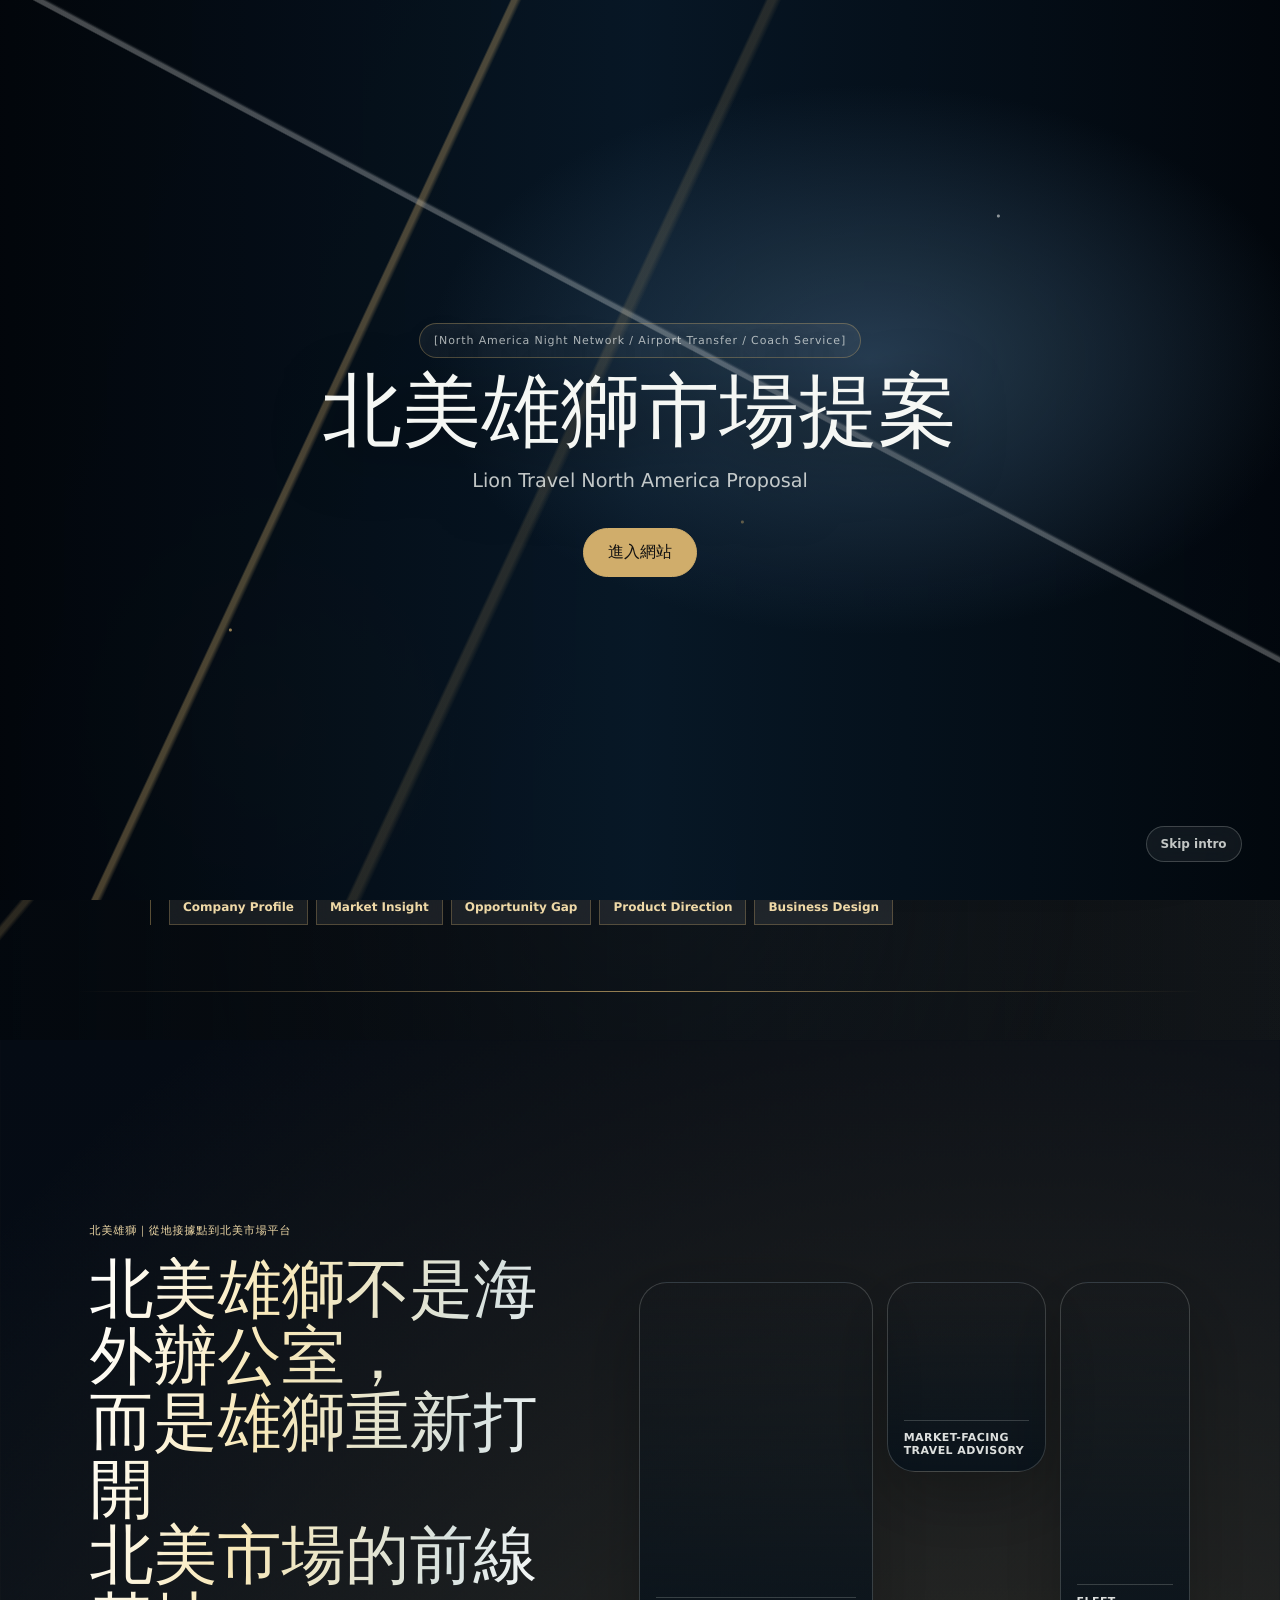
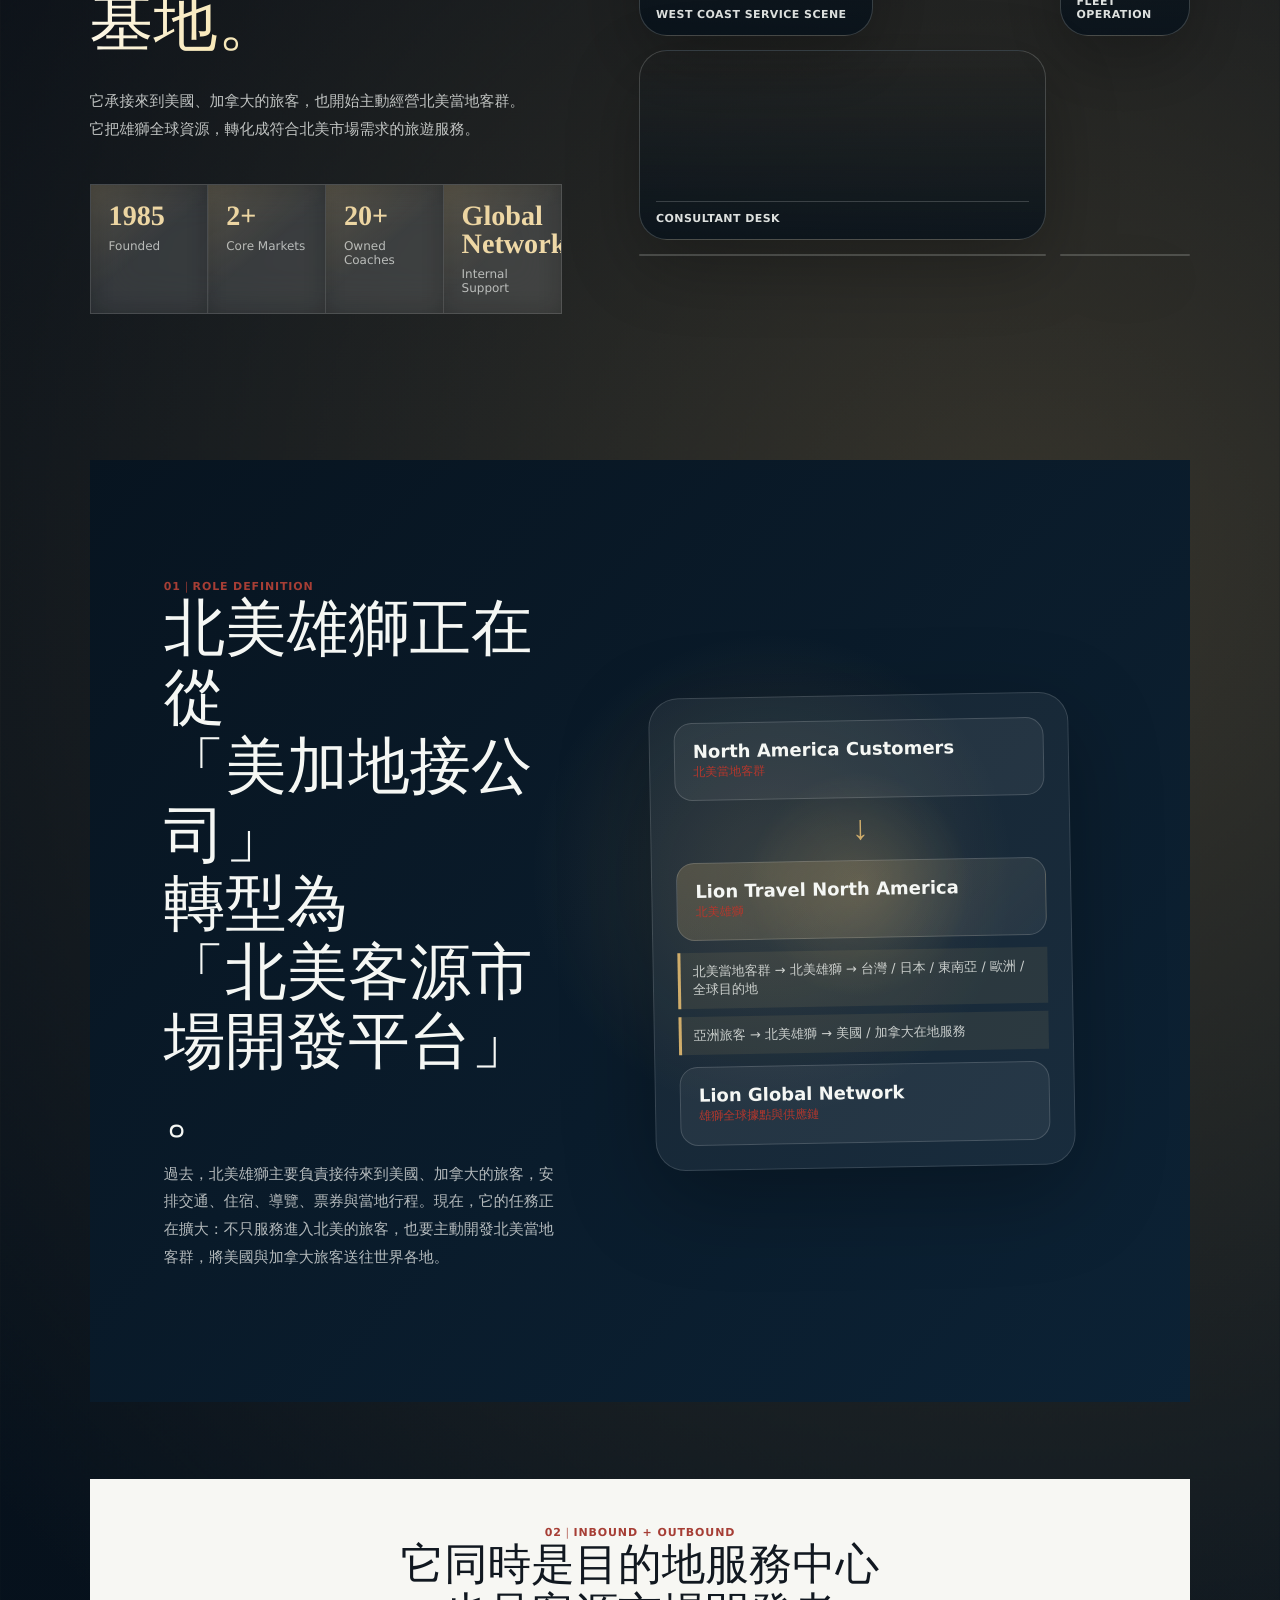
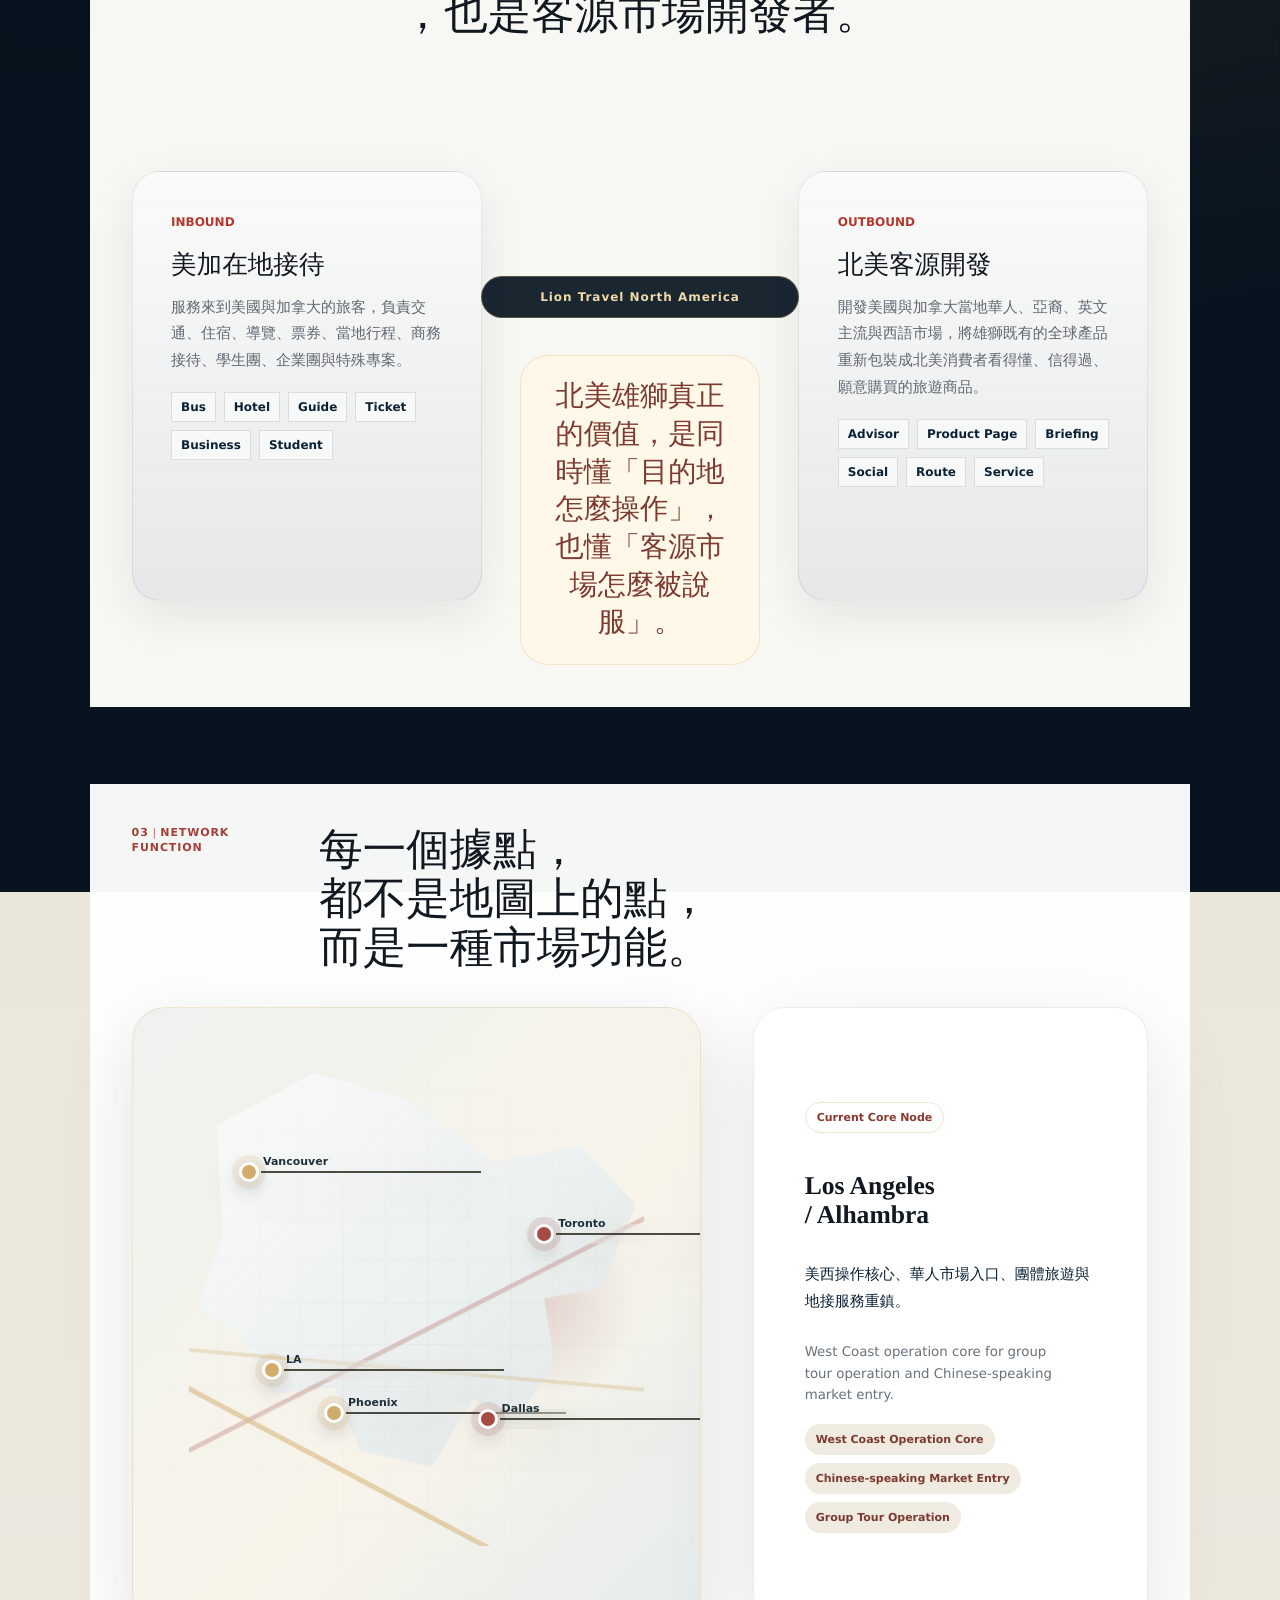
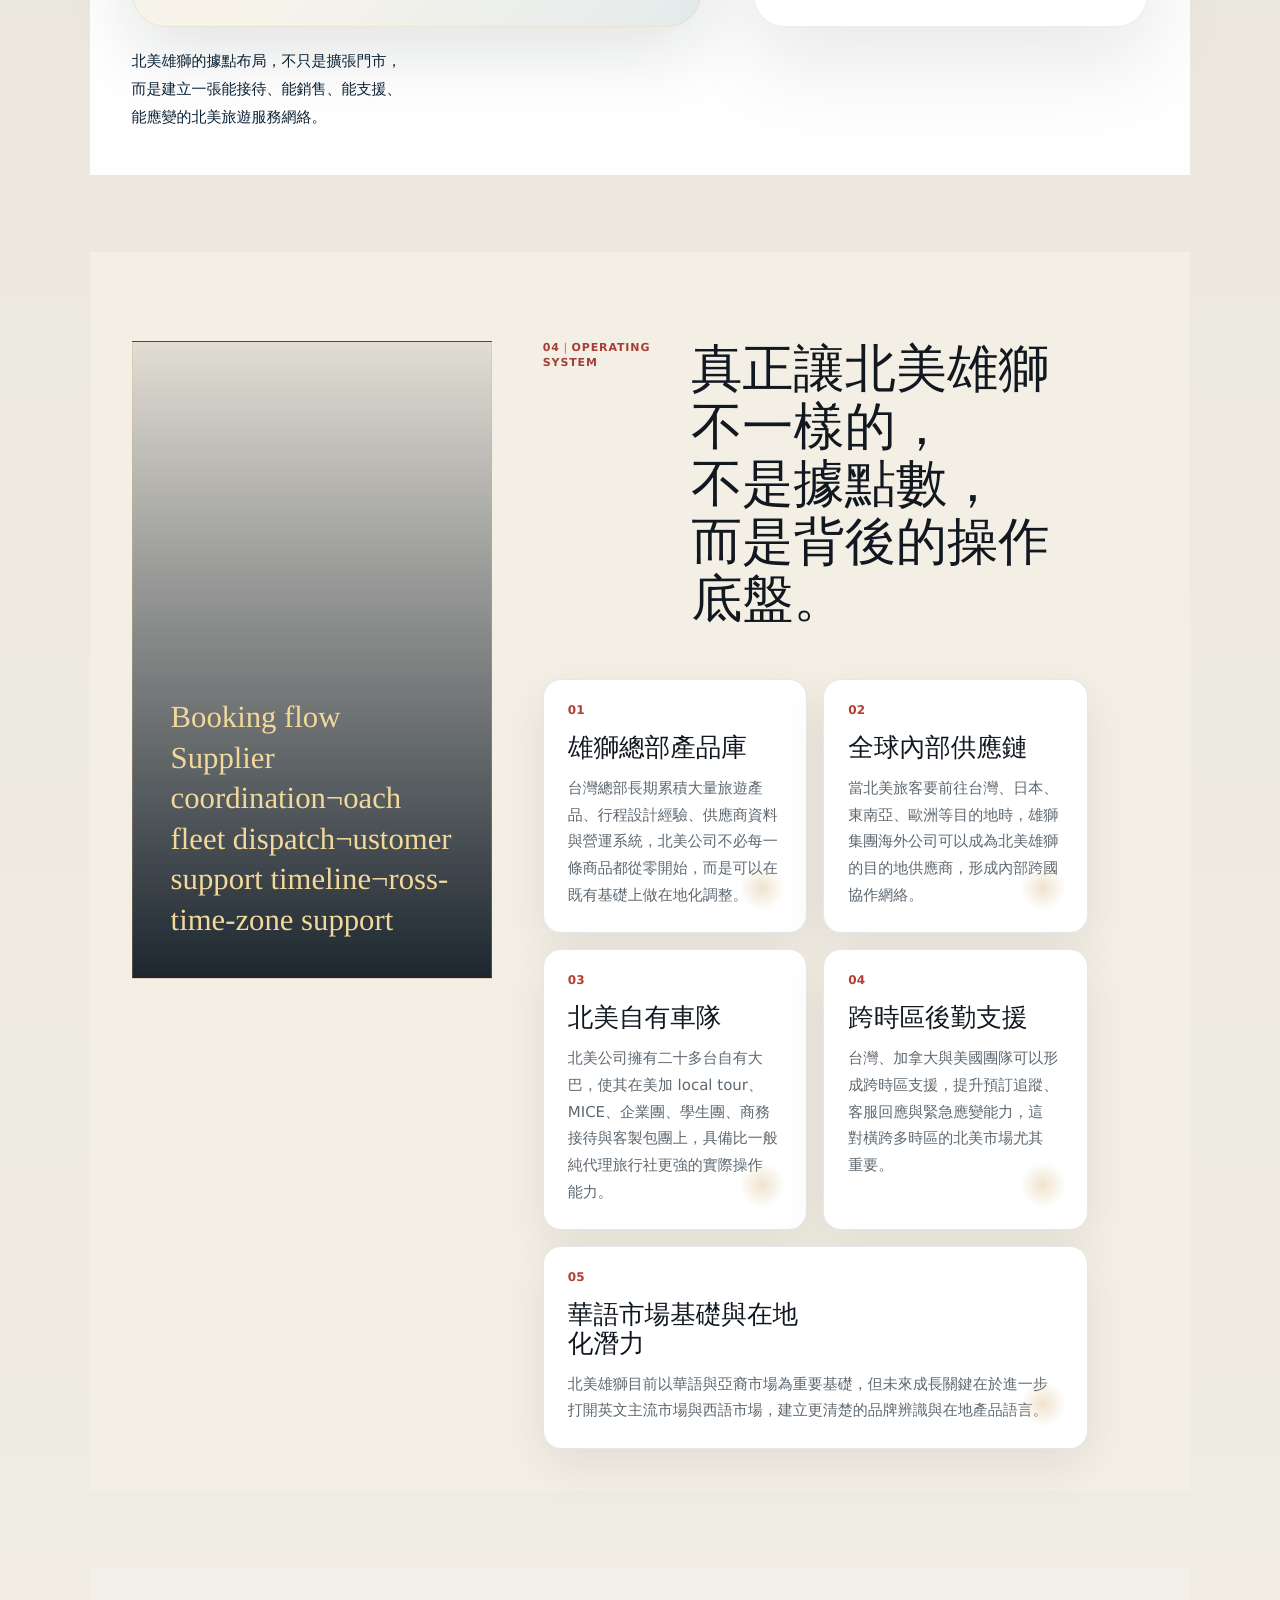
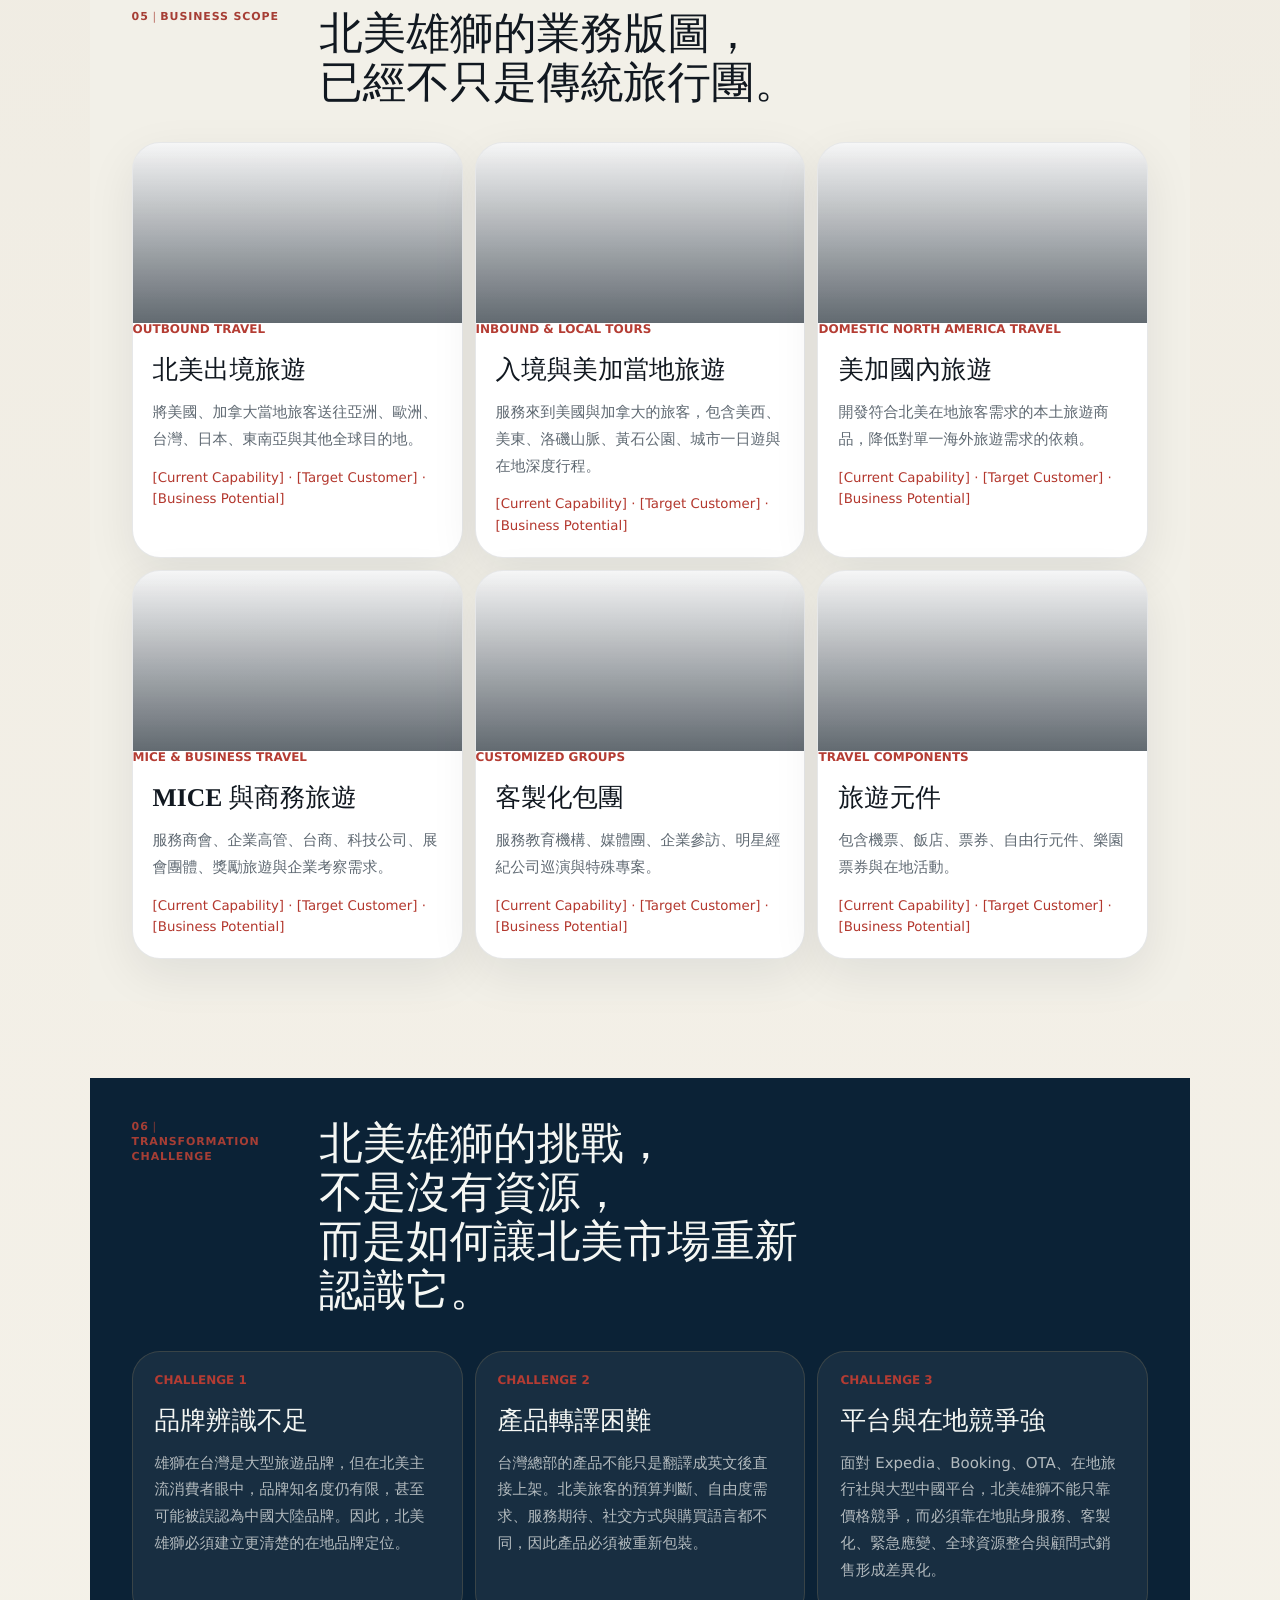
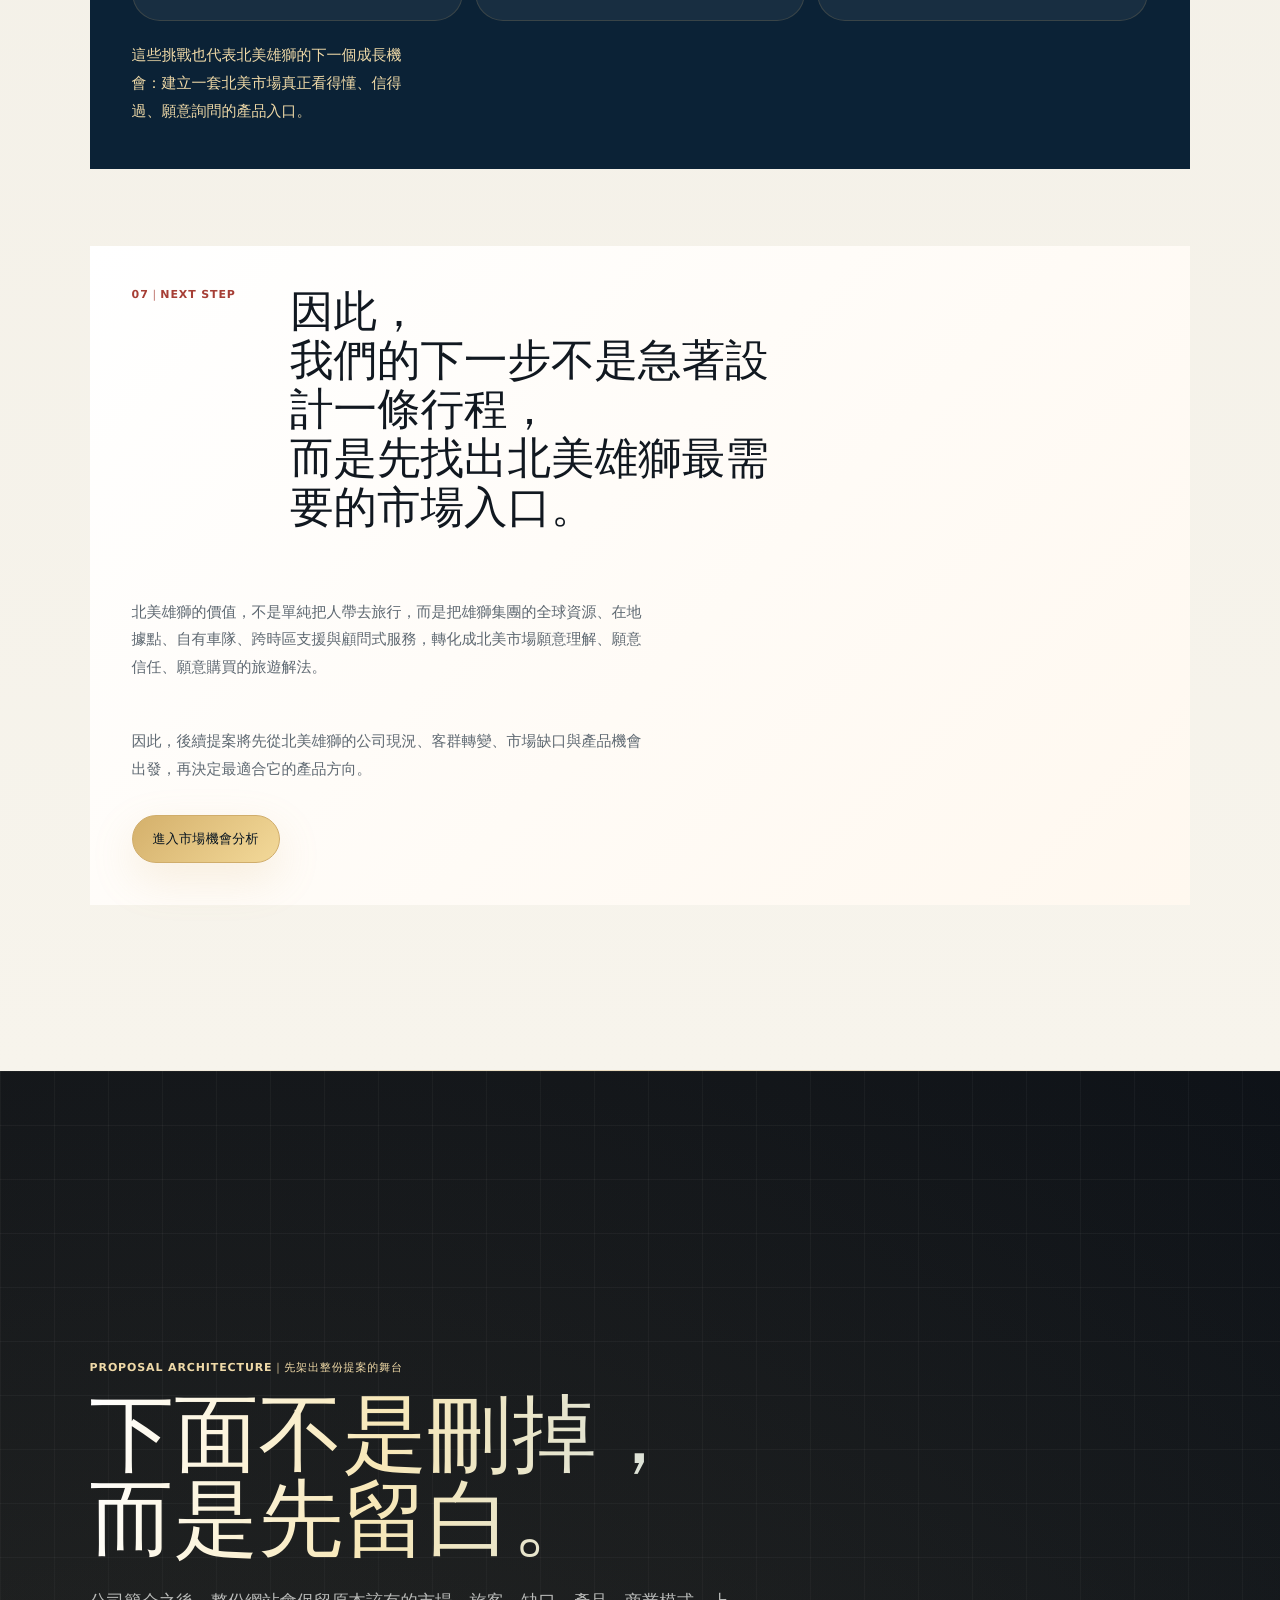
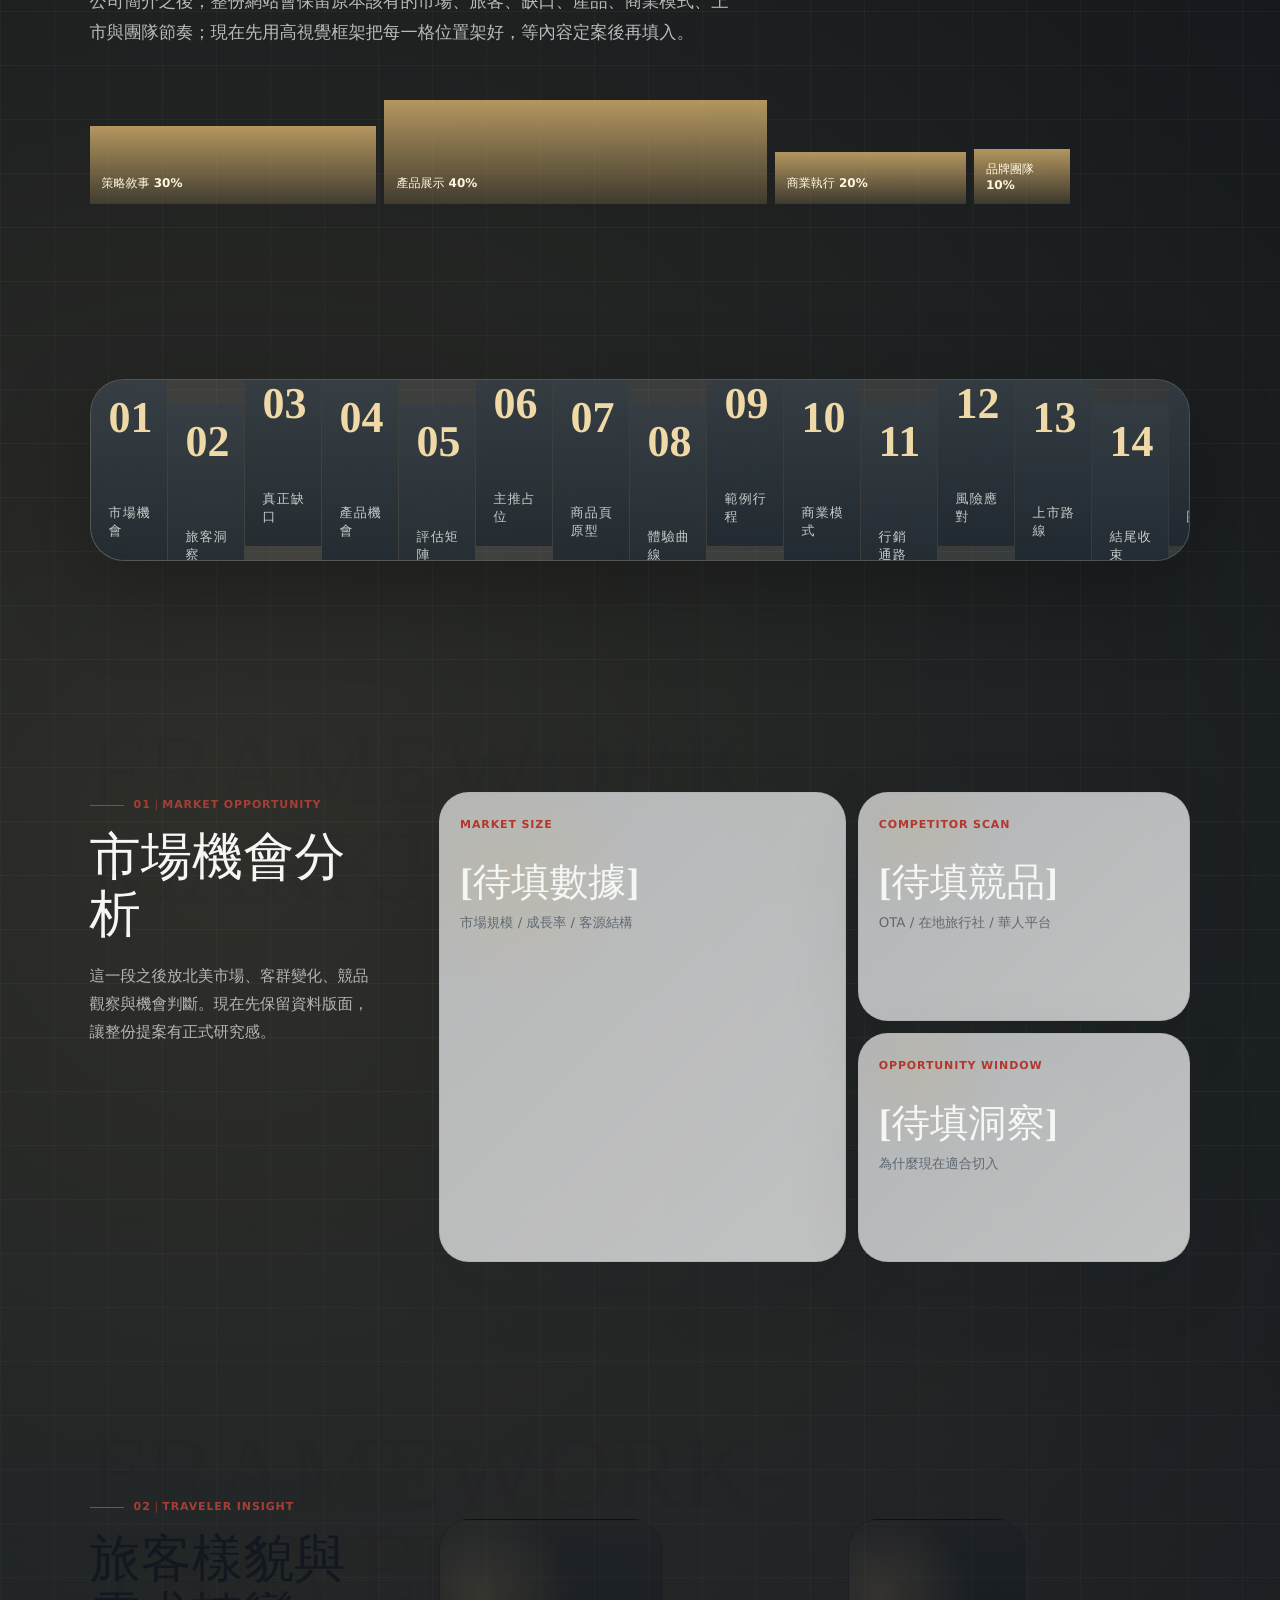
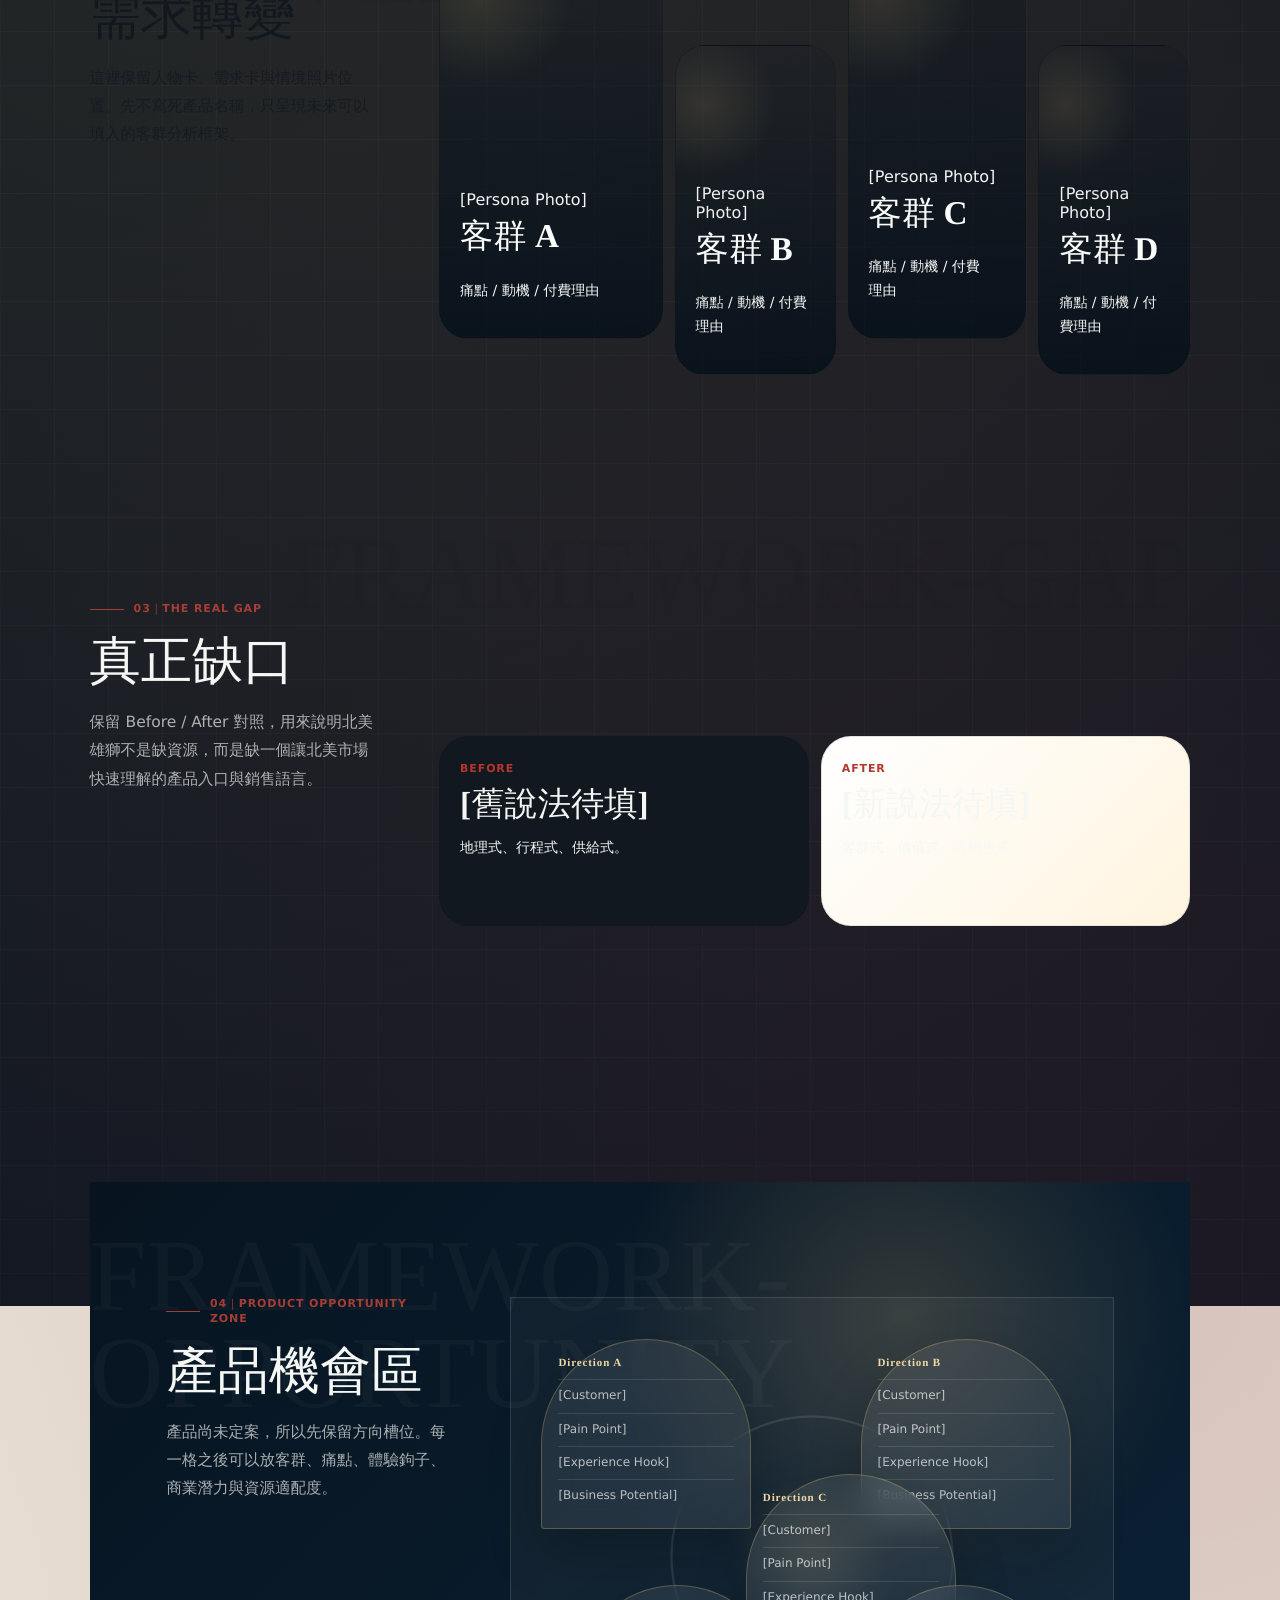
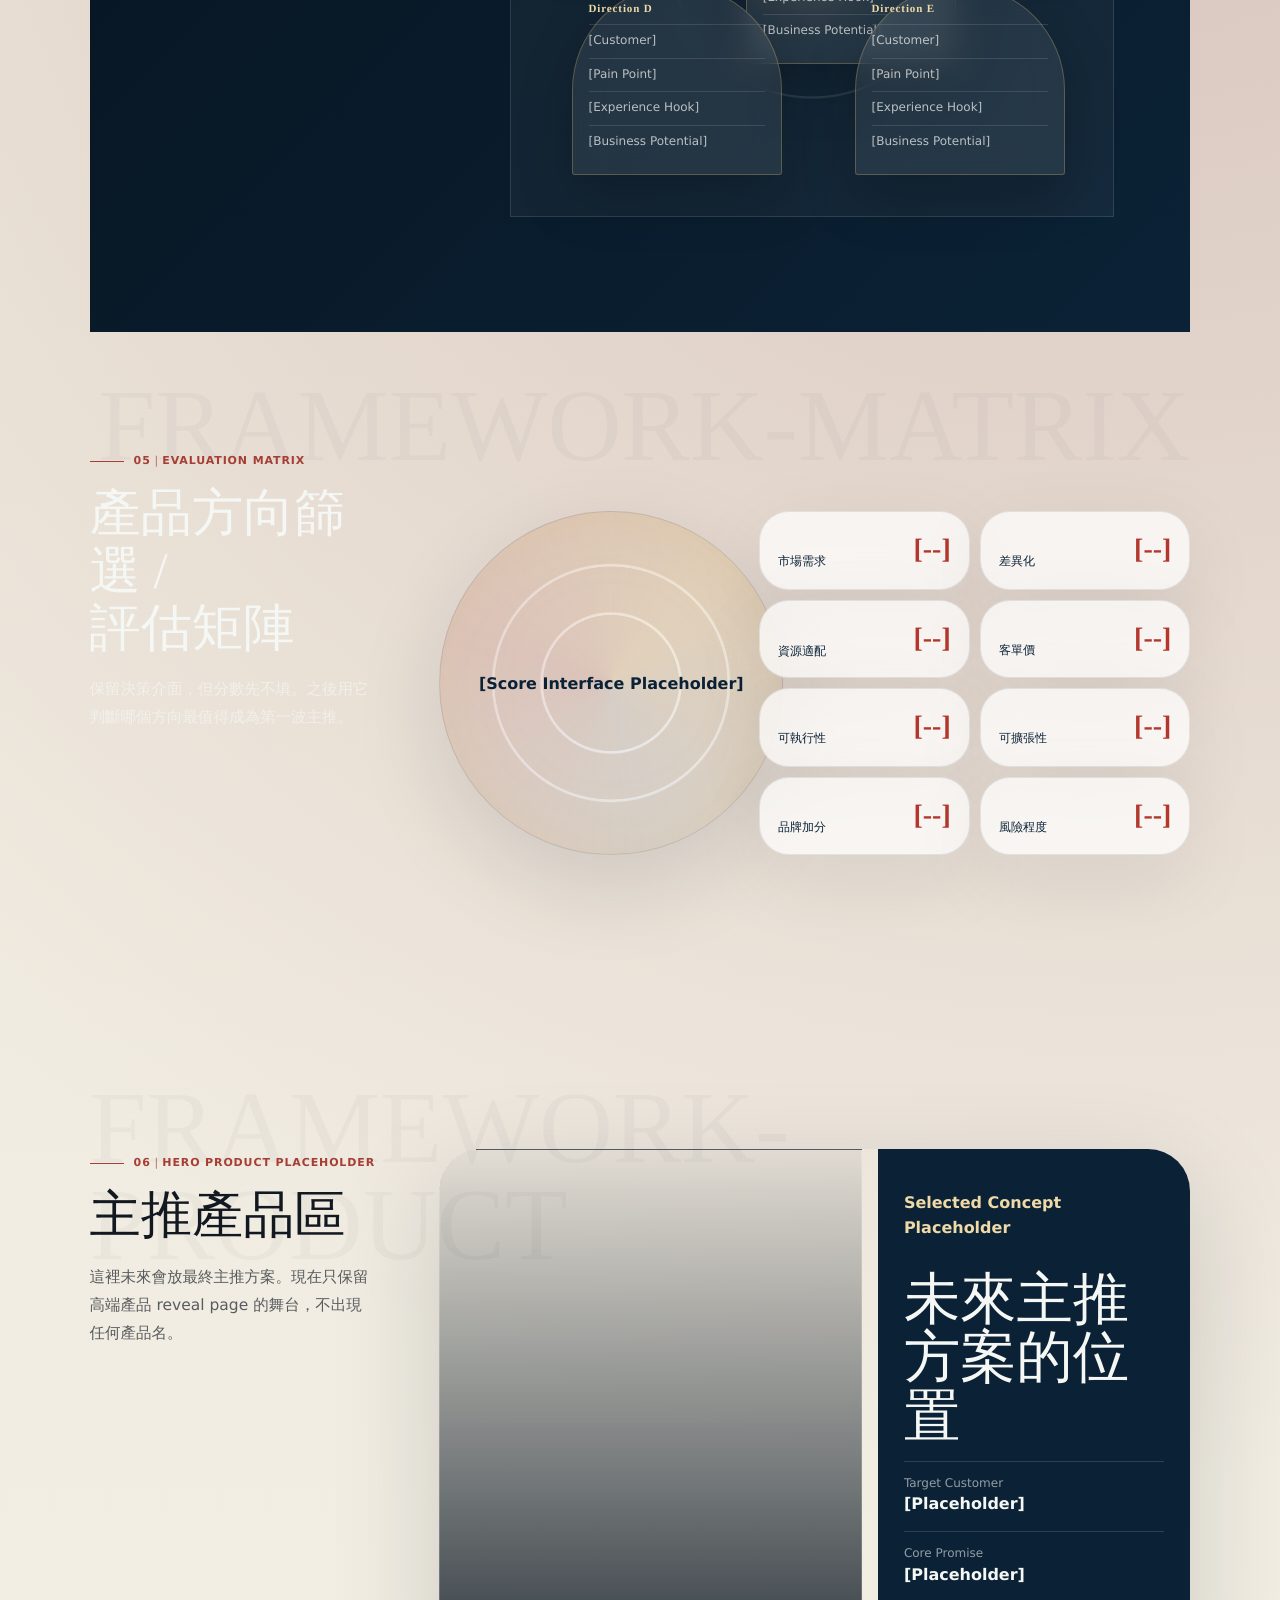
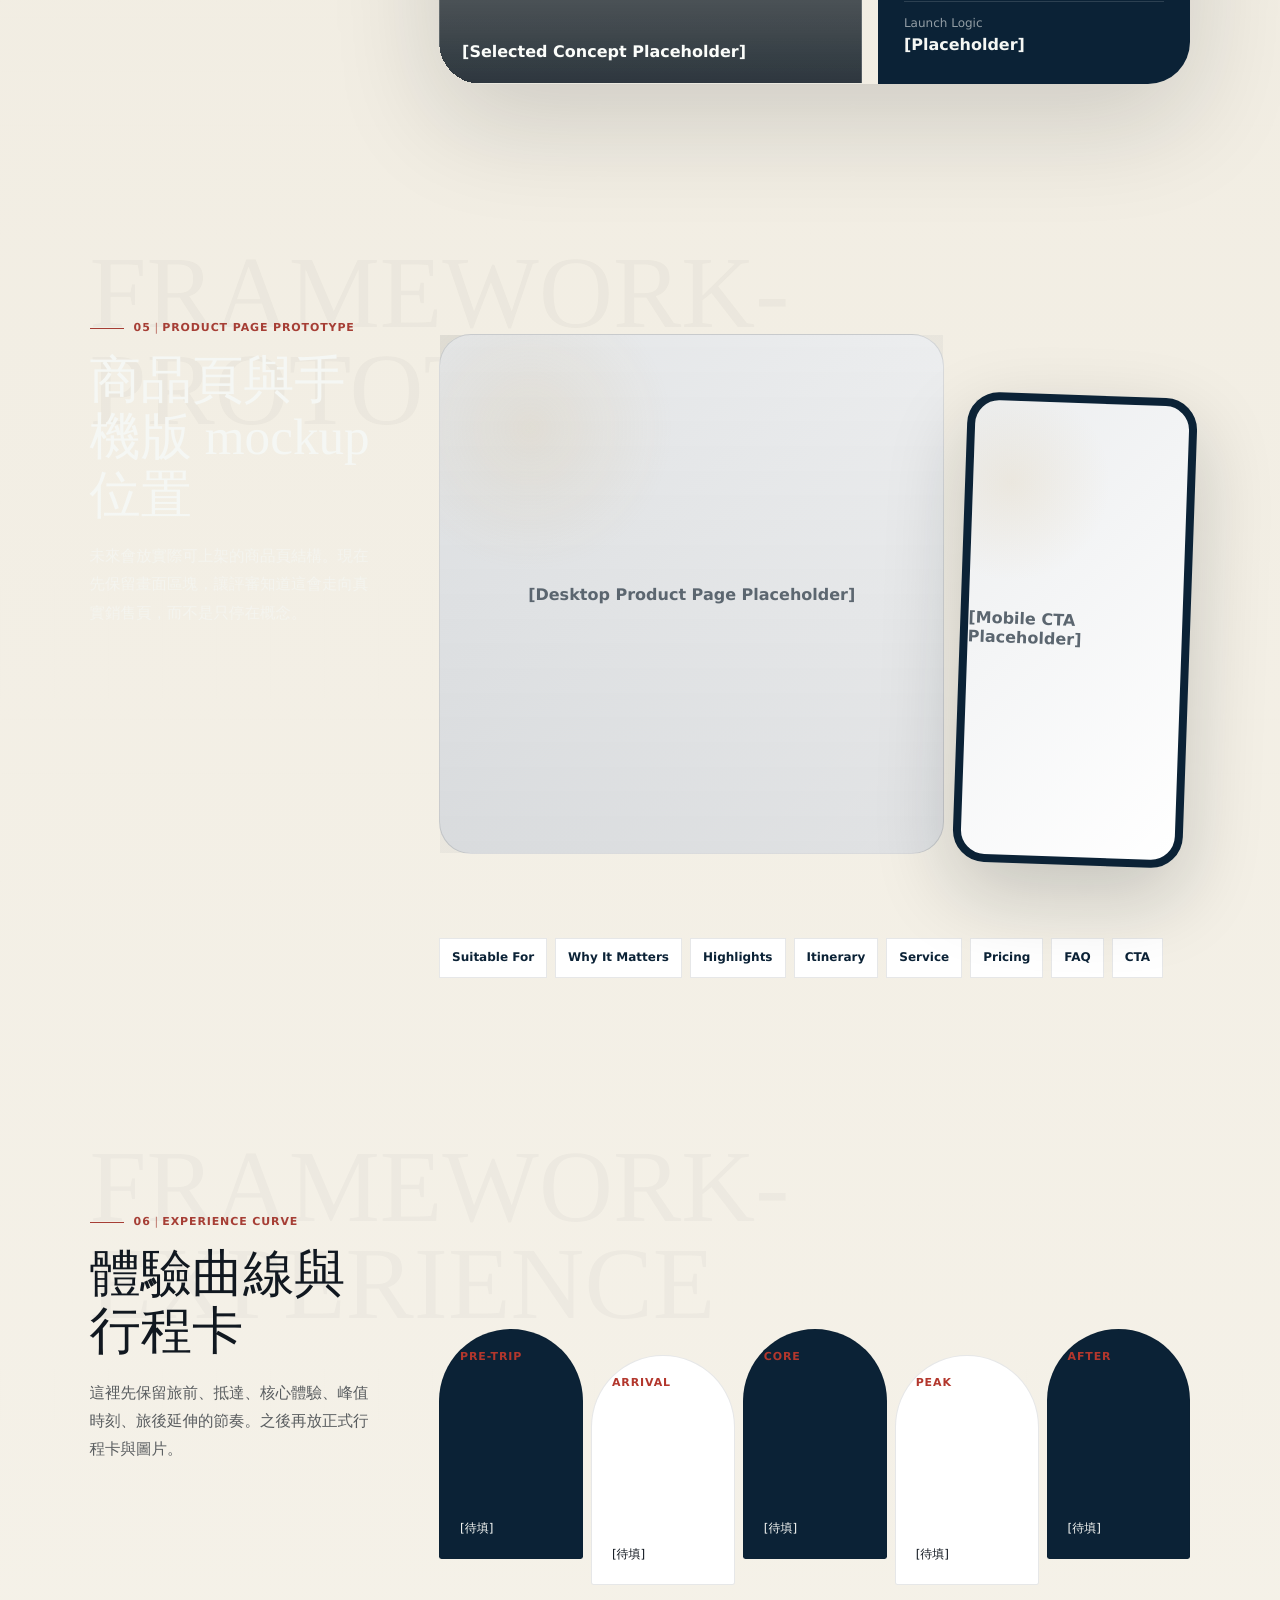
==== index.html @ 0cfccc14 "Add files via upload" ====
<!doctype html>
<html lang="zh-Hant">
  <head>
    <meta charset="utf-8" />
    <meta name="viewport" content="width=device-width, initial-scale=1" />
    <title>北美雄獅市場提案 | Lion Travel North America Proposal</title>
    <meta
      name="description"
      content="A bilingual company profile for Lion Travel North America."
    />
    <link rel="preconnect" href="https://images.unsplash.com" />
    <link rel="stylesheet" href="./styles.css?v=20260614-global-stage-system" />
  </head>
  <body>
    <div id="cold-open" class="cold-open" aria-label="Opening cinematic">
      <div class="cold-lines">
        <p data-i18n="cold1">北美，不只是雄獅的一個海外據點。</p>
        <p data-i18n="cold2">它是雄獅從台灣品牌，走向全球市場時，必須重新被認識的一站。</p>
        <p data-i18n="cold3">在這裡，旅遊不只是接待旅客。</p>
        <p data-i18n="cold4">而是開發客源、整合資源、轉譯產品，並建立北美市場的信任。</p>
        <p data-i18n="cold5">北美雄獅，正在從地接服務，走向市場平台。</p>
      </div>
      <div class="cold-reveal">
        <span data-i18n="coldVisual">[North America Night Network / Airport Transfer / Coach Service]</span>
        <h1 data-i18n="coldTitle">北美雄獅市場提案</h1>
        <p data-i18n="coldSub">Lion Travel North America Proposal</p>
        <button type="button" id="enter-site" data-i18n="enterProposal">進入網站</button>
      </div>
      <button type="button" id="skip-intro" class="skip-intro">Skip intro</button>
    </div>

    <header class="site-header" data-elevated="false">
      <a class="brand" href="#bridge" aria-label="Company profile home">
        <span class="brand-mark">NA</span>
        <span>
          <strong data-i18n="brandName">北美雄獅市場提案</strong>
          <small data-i18n="brandSub">Lion Travel North America Proposal</small>
        </span>
      </a>
      <nav class="site-nav" aria-label="Chapters">
        <a href="#bridge">公司簡介</a>
        <a href="#proposal-framework">提案框架</a>
        <a href="#framework-market">市場機會</a>
        <a href="#framework-product">產品空格</a>
        <a href="#framework-business">商業執行</a>
        <a href="#team">團隊</a>
      </nav>
      <div class="language-switch" aria-label="Language switch">
        <button type="button" class="active" data-lang="zh">中文</button>
        <button type="button" data-lang="en">EN</button>
      </div>
      <button type="button" id="music-toggle" class="music-toggle" aria-pressed="false">
        <span>Sound</span>
        <b>Off</b>
      </button>
    </header>

    <main id="top">
      <section class="chapter hero-stage">
        <div class="hero-film" aria-hidden="true"></div>
        <div class="hero-shade"></div>
        <div class="hero-copy reveal">
          <p class="chapter-label" data-i18n="heroChapter">Main Stage｜Proposal Cover</p>
          <p class="hero-slogan" data-i18n="mainSlogan">Lion Travel North America Proposal</p>
          <h1 data-i18n="heroTitle">北美雄獅，
不只是據點，
而是一個等待被重新定義的
市場入口。</h1>
          <p data-i18n="heroLead">從地接服務、客源開發、全球資源整合，到未來產品方向探索——這不是一條行程提案，而是一個北美市場的重構計畫。</p>
          <div class="hero-actions">
            <a class="button primary" href="#bridge" data-i18n="heroCta1">進入公司簡介</a>
            <a class="button ghost" href="#proposal-framework" data-i18n="heroCta2">查看完整框架</a>
          </div>
        </div>
        <div class="hero-collage reveal" aria-label="North America proposal visual collage">
          <figure class="city"><span>North America Night Market</span></figure>
          <figure class="airport"><span>Airport Arrival Flow</span></figure>
          <figure class="coach"><span>Coach Service Network</span></figure>
          <figure class="advisor"><span>Travel Advisory Desk</span></figure>
          <figure class="nature"><span>Nature × City Corridor</span></figure>
        </div>
        <div class="scene-strip reveal">
          <span>Company Profile</span>
          <span>Market Insight</span>
          <span>Opportunity Gap</span>
          <span>Product Direction</span>
          <span>Business Design</span>
        </div>
      </section>

      <section id="paradox" class="chapter split-paradox">
        <div class="chapter-intro reveal">
          <p class="chapter-label" data-i18n="paradoxChapter">Chapter 1｜The Product Problem</p>
          <h2 data-i18n="paradoxTitle">問題不是北美不吸引人，而是北美常被賣得太像以前。</h2>
          <p data-i18n="paradoxLead">地理名稱不能再單獨說服旅客，產品必須說出「為什麼值得」。</p>
        </div>
        <div class="paradox-board">
          <div class="old-language reveal">
            <h3 data-i18n="oldName">傳統說法</h3>
            <span>美西十日</span><span>美東名城</span><span>加東賞楓</span><span>大峽谷</span><span>尼加拉瀑布</span><span>迪士尼</span>
            <small>[放入現有北美旅遊商品截圖] · [放入競品名稱] · [放入產品命名分析]</small>
          </div>
          <div class="new-language reveal">
            <h3 data-i18n="newName">新的產品說法</h3>
            <span data-i18n="newLang1">準留學生校園探索</span><span data-i18n="newLang2">高壓族自然修復</span><span data-i18n="newLang3">企業創新參訪</span><span data-i18n="newLang4">熟齡安心慢旅</span><span data-i18n="newLang5">城市文化通行證</span>
          </div>
        </div>
      </section>

      <section id="travelers" class="chapter travelers-stage">
        <div class="chapter-intro reveal">
          <p class="chapter-label" data-i18n="travelersChapter">Chapter 2｜Traveler Shift</p>
          <h2 data-i18n="travelersTitle">旅客需求已經變了</h2>
        </div>
        <div class="traveler-gallery">
          <article class="traveler-scene family reveal"><span>Persona 1</span><h3 data-i18n="traveler1">準留學生家庭</h3><p data-i18n="traveler1Text">他們不是只想旅遊，而是想提前看見孩子的未來。</p><small>痛點：學校資訊太抽象、自由行難規劃、家長缺乏安全感 · 產品機會：[待定產品方向 A]</small></article>
          <article class="traveler-scene senior reveal"><span>Persona 2</span><h3 data-i18n="traveler2">高壓上班族與熟齡高端旅客</h3><p data-i18n="traveler2Text">他們不是只想出國，而是想真正休息。</p><small>痛點：長途旅行太累、普通團太趕、自然行程難安排 · 產品機會：[待定產品方向 B]</small></article>
          <article class="traveler-scene business reveal"><span>Persona 3</span><h3 data-i18n="traveler3">企業、EMBA、創業社群</h3><p data-i18n="traveler3Text">他們不是只要旅遊，而是要看見趨勢與資源。</p><small>痛點：自辦參訪麻煩、商務接待品質不穩、旅遊與學習難整合 · 產品機會：[待定產品方向 C]</small></article>
          <article class="traveler-scene culture reveal"><span>Persona 4</span><h3 data-i18n="traveler4">熟齡與退休親友小團</h3><p data-i18n="traveler4Text">他們不是不能去遠方，而是不想被遠方折磨。</p><small>痛點：怕累、怕語言、怕醫療與安全、怕行程太趕 · 產品機會：[待定產品方向 D]</small></article>
          <article class="traveler-scene nature reveal"><span>Persona 5</span><h3 data-i18n="traveler5">年輕文化旅客</h3><p data-i18n="traveler5Text">他們不是想看城市，而是想參與城市生活。</p><small>痛點：票券分散、行程難串、普通觀光太無聊 · 產品機會：[待定產品方向 E]</small></article>
        </div>
      </section>

      <section id="bridge" class="chapter company-profile-stage">
        <div class="company-profile-hero reveal">
          <div class="profile-hero-copy">
            <p class="chapter-label" data-i18n="bridgeChapter">北美雄獅｜從地接據點到北美市場平台</p>
            <h2 data-i18n="bridgeTitle">北美雄獅不是海外辦公室，
而是雄獅重新打開
北美市場的前線基地。</h2>
            <p data-i18n="bridgeSubtitle">它承接來到美國、加拿大的旅客，也開始主動經營北美當地客群。
它把雄獅全球資源，轉化成符合北美市場需求的旅遊服務。</p>
            <div class="profile-stat-row">
              <article><b>1985</b><span>Founded</span></article>
              <article><b>2+</b><span>Core Markets</span></article>
              <article><b>20+</b><span>Owned Coaches</span></article>
              <article><b>Global Network</b><span>Internal Support</span></article>
            </div>
          </div>
          <div class="operations-collage" aria-label="Lion Travel North America operations collage">
            <figure class="la-street"><span>West Coast Service Scene</span></figure>
            <figure class="vancouver-city"><span>Market-facing Travel Advisory</span></figure>
            <figure class="coach-service"><span>Fleet Operation</span></figure>
            <figure class="consultant-service"><span>Consultant Desk</span></figure>
            <figure class="corporate-reception"><span>Cross-border Reception</span></figure>
            <figure class="airport-transfer"><span>Local Operation Flow</span></figure>
          </div>
        </div>

        <article id="company-position" class="profile-screen platform-screen reveal">
          <div class="profile-copy">
            <span>01｜Role Definition</span>
            <h3 data-i18n="profile1Title">北美雄獅正在從
「美加地接公司」
轉型為
「北美客源市場開發平台」。</h3>
            <p data-i18n="profile1Text">過去，北美雄獅主要負責接待來到美國、加拿大的旅客，安排交通、住宿、導覽、票券與當地行程。現在，它的任務正在擴大：不只服務進入北美的旅客，也要主動開發北美當地客群，將美國與加拿大旅客送往世界各地。</p>
          </div>
          <div class="platform-diagram" aria-label="North America platform diagram">
            <div class="platform-layer customers"><b>North America Customers</b><small>北美當地客群</small></div>
            <div class="platform-arrow down">↓</div>
            <div class="platform-layer core"><b>Lion Travel North America</b><small>北美雄獅</small></div>
            <div class="platform-routes">
              <span>北美當地客群 → 北美雄獅 → 台灣 / 日本 / 東南亞 / 歐洲 / 全球目的地</span>
              <span>亞洲旅客 → 北美雄獅 → 美國 / 加拿大在地服務</span>
            </div>
            <div class="platform-layer network"><b>Lion Global Network</b><small>雄獅全球據點與供應鏈</small></div>
          </div>
        </article>

        <article id="dual-role" class="profile-screen dual-role-screen reveal">
          <div class="profile-heading">
            <span>02｜Inbound + Outbound</span>
            <h3 data-i18n="profile2Title">它同時是目的地服務中心，也是客源市場開發者。</h3>
          </div>
          <div class="dual-role-grid">
            <section>
              <span>Inbound</span>
              <h4>美加在地接待</h4>
              <p data-i18n="profileInbound">服務來到美國與加拿大的旅客，負責交通、住宿、導覽、票券、當地行程、商務接待、學生團、企業團與特殊專案。</p>
              <div class="icon-row"><b>Bus</b><b>Hotel</b><b>Guide</b><b>Ticket</b><b>Business</b><b>Student</b></div>
            </section>
            <strong data-i18n="profileDualCore">北美雄獅真正的價值，是同時懂「目的地怎麼操作」，也懂「客源市場怎麼被說服」。</strong>
            <section>
              <span>Outbound</span>
              <h4>北美客源開發</h4>
              <p data-i18n="profileOutbound">開發美國與加拿大當地華人、亞裔、英文主流與西語市場，將雄獅既有的全球產品重新包裝成北美消費者看得懂、信得過、願意購買的旅遊商品。</p>
              <div class="icon-row"><b>Advisor</b><b>Product Page</b><b>Briefing</b><b>Social</b><b>Route</b><b>Service</b></div>
            </section>
          </div>
        </article>

        <article id="network-profile" class="profile-screen location-screen reveal">
          <div class="profile-heading">
            <span>03｜Network Function</span>
            <h3 data-i18n="profile3Title">每一個據點，
都不是地圖上的點，
而是一種市場功能。</h3>
          </div>
          <div class="location-layout">
            <div class="function-map">
              <div class="map-grid"></div>
              <button class="map-node la" type="button" aria-label="Los Angeles / Alhambra"><b>Los Angeles / Alhambra</b><span>West Coast Operation Core<br />Chinese-speaking Market Entry<br />Group Tour Operation</span></button>
              <button class="map-node van" type="button" aria-label="Vancouver / Richmond"><b>Vancouver / Richmond</b><span>Canada Market Node<br />Chinese-speaking Customer Base<br />Cross-time-zone Support</span></button>
              <button class="map-node phx" type="button" aria-label="Phoenix"><b>Phoenix</b><span>Emerging Market Test Point<br />U.S. Inland Expansion</span></button>
              <button class="map-node future tor" type="button" aria-label="Future Toronto"><b>Future: Toronto</b><span>Mainstream Market Expansion<br />Corporate Segment Potential<br />Multilingual Market Potential</span></button>
              <button class="map-node future dal" type="button" aria-label="Future Dallas"><b>Future: Dallas</b><span>Mainstream Market Expansion<br />Corporate Segment Potential<br />Multilingual Market Potential</span></button>
            </div>
            <div class="function-cards network-detail-card" data-active-city="la">
              <span id="network-state">Current Core Node</span>
              <h4 id="network-title">Los Angeles / Alhambra</h4>
              <p id="network-copy">美西操作核心、華人市場入口、團體旅遊與地接服務重鎮。</p>
              <small id="network-summary">West Coast operation core for group tour operation and Chinese-speaking market entry.</small>
              <div class="network-tags" id="network-tags">
                <b>West Coast Operation Core</b>
                <b>Chinese-speaking Market Entry</b>
                <b>Group Tour Operation</b>
              </div>
            </div>
          </div>
          <p class="profile-thesis" data-i18n="profile3Close">北美雄獅的據點布局，不只是擴張門市，而是建立一張能接待、能銷售、能支援、能應變的北美旅遊服務網絡。</p>
        </article>

        <article id="operating-system" class="profile-screen capability-screen reveal">
          <div class="profile-heading">
            <span>04｜Operating System</span>
            <h3 data-i18n="profile4Title">真正讓北美雄獅不一樣的，不是據點數，而是背後的操作底盤。</h3>
          </div>
          <div class="profile-capabilities">
            <article><span>01</span><h4 data-i18n="capTitle1">雄獅總部產品庫</h4><p data-i18n="profileCap1">台灣總部長期累積大量旅遊產品、行程設計經驗、供應商資料與營運系統，北美公司不必每一條商品都從零開始，而是可以在既有基礎上做在地化調整。</p></article>
            <article><span>02</span><h4 data-i18n="capTitle2">全球內部供應鏈</h4><p data-i18n="profileCap2">當北美旅客要前往台灣、日本、東南亞、歐洲等目的地時，雄獅集團海外公司可以成為北美雄獅的目的地供應商，形成內部跨國協作網絡。</p></article>
            <article><span>03</span><h4 data-i18n="capTitle3">北美自有車隊</h4><p data-i18n="profileCap3">北美公司擁有二十多台自有大巴，使其在美加 local tour、MICE、企業團、學生團、商務接待與客製包團上，具備比一般純代理旅行社更強的實際操作能力。</p></article>
            <article><span>04</span><h4 data-i18n="capTitle4">跨時區後勤支援</h4><p data-i18n="profileCap4">台灣、加拿大與美國團隊可以形成跨時區支援，提升預訂追蹤、客服回應與緊急應變能力，這對橫跨多時區的北美市場尤其重要。</p></article>
            <article><span>05</span><h4 data-i18n="capTitle5">華語市場基礎與在地化潛力</h4><p data-i18n="profileCap5">北美雄獅目前以華語與亞裔市場為重要基礎，但未來成長關鍵在於進一步打開英文主流市場與西語市場，建立更清楚的品牌辨識與在地產品語言。</p></article>
          </div>
        </article>

        <article id="business-scope-profile" class="profile-screen business-scope-screen reveal">
          <div class="profile-heading">
            <span>05｜Business Scope</span>
            <h3 data-i18n="profile5Title">北美雄獅的業務版圖，已經不只是傳統旅行團。</h3>
          </div>
          <div class="scope-module-grid">
            <article><span>Outbound Travel</span><h4>北美出境旅遊</h4><p>將美國、加拿大當地旅客送往亞洲、歐洲、台灣、日本、東南亞與其他全球目的地。</p><small>[Current Capability] · [Target Customer] · [Business Potential]</small></article>
            <article><span>Inbound & Local Tours</span><h4>入境與美加當地旅遊</h4><p>服務來到美國與加拿大的旅客，包含美西、美東、洛磯山脈、黃石公園、城市一日遊與在地深度行程。</p><small>[Current Capability] · [Target Customer] · [Business Potential]</small></article>
            <article><span>Domestic North America Travel</span><h4>美加國內旅遊</h4><p>開發符合北美在地旅客需求的本土旅遊商品，降低對單一海外旅遊需求的依賴。</p><small>[Current Capability] · [Target Customer] · [Business Potential]</small></article>
            <article><span>MICE & Business Travel</span><h4>MICE 與商務旅遊</h4><p>服務商會、企業高管、台商、科技公司、展會團體、獎勵旅遊與企業考察需求。</p><small>[Current Capability] · [Target Customer] · [Business Potential]</small></article>
            <article><span>Customized Groups</span><h4>客製化包團</h4><p>服務教育機構、媒體團、企業參訪、明星經紀公司巡演與特殊專案。</p><small>[Current Capability] · [Target Customer] · [Business Potential]</small></article>
            <article><span>Travel Components</span><h4>旅遊元件</h4><p>包含機票、飯店、票券、自由行元件、樂園票券與在地活動。</p><small>[Current Capability] · [Target Customer] · [Business Potential]</small></article>
          </div>
        </article>

        <article id="transformation-challenge" class="profile-screen challenge-screen reveal">
          <div class="profile-heading">
            <span>06｜Transformation Challenge</span>
            <h3 data-i18n="profile6Title">北美雄獅的挑戰，不是沒有資源，而是如何讓北美市場重新認識它。</h3>
          </div>
          <div class="profile-challenges">
            <article><span>Challenge 1</span><h4 data-i18n="profileChallenge1Title">品牌辨識不足</h4><p data-i18n="profileChallenge1">雄獅在台灣是大型旅遊品牌，但在北美主流消費者眼中，品牌知名度仍有限，甚至可能被誤認為中國大陸品牌。因此，北美雄獅必須建立更清楚的在地品牌定位。</p></article>
            <article><span>Challenge 2</span><h4 data-i18n="profileChallenge2Title">產品轉譯困難</h4><p data-i18n="profileChallenge2">台灣總部的產品不能只是翻譯成英文後直接上架。北美旅客的預算判斷、自由度需求、服務期待、社交方式與購買語言都不同，因此產品必須被重新包裝。</p></article>
            <article><span>Challenge 3</span><h4 data-i18n="profileChallenge3Title">平台與在地競爭強</h4><p data-i18n="profileChallenge3">面對 Expedia、Booking、OTA、在地旅行社與大型中國平台，北美雄獅不能只靠價格競爭，而必須靠在地貼身服務、客製化、緊急應變、全球資源整合與顧問式銷售形成差異化。</p></article>
          </div>
          <p class="profile-thesis" data-i18n="profile6Close">這些挑戰也代表北美雄獅的下一個成長機會：建立一套北美市場真正看得懂、信得過、願意詢問的產品入口。</p>
        </article>

        <article id="next-step" class="profile-screen closing-screen reveal">
          <div class="profile-heading">
            <span>07｜Next Step</span>
            <h3 data-i18n="profile7Title">因此，我們的下一步不是急著設計一條行程，而是先找出北美雄獅最需要的市場入口。</h3>
          </div>
          <p data-i18n="profile7Text1">北美雄獅的價值，不是單純把人帶去旅行，而是把雄獅集團的全球資源、在地據點、自有車隊、跨時區支援與顧問式服務，轉化成北美市場願意理解、願意信任、願意購買的旅遊解法。</p>
          <p data-i18n="profile7Text2">因此，後續提案將先從北美雄獅的公司現況、客群轉變、市場缺口與產品機會出發，再決定最適合它的產品方向。</p>
          <a class="button primary" href="#gap" data-i18n="bridgeCloseCta">進入市場機會分析</a>
        </article>
      </section>

      <section id="proposal-framework" class="chapter proposal-framework-stage">
        <div class="framework-hero reveal">
          <p class="chapter-label">Proposal Architecture｜先架出整份提案的舞台</p>
          <h2>下面不是刪掉，而是先留白。</h2>
          <p>公司簡介之後，整份網站會保留原本該有的市場、旅客、缺口、產品、商業模式、上市與團隊節奏；現在先用高視覺框架把每一格位置架好，等內容定案後再填入。</p>
          <div class="framework-meter" aria-label="Proposal ratio">
            <span style="--w:30%">策略敘事 30%</span>
            <span style="--w:40%">產品展示 40%</span>
            <span style="--w:20%">商業執行 20%</span>
            <span style="--w:10%">品牌團隊 10%</span>
          </div>
        </div>

        <div class="framework-map reveal" aria-label="Proposal framework map">
          <a href="#framework-market"><b>01</b><span>市場機會</span></a>
          <a href="#framework-traveler"><b>02</b><span>旅客洞察</span></a>
          <a href="#framework-gap"><b>03</b><span>真正缺口</span></a>
          <a href="#framework-opportunity"><b>04</b><span>產品機會</span></a>
          <a href="#framework-matrix"><b>05</b><span>評估矩陣</span></a>
          <a href="#framework-product"><b>06</b><span>主推占位</span></a>
          <a href="#framework-prototype"><b>07</b><span>商品頁原型</span></a>
          <a href="#framework-experience"><b>08</b><span>體驗曲線</span></a>
          <a href="#framework-itinerary"><b>09</b><span>範例行程</span></a>
          <a href="#framework-business"><b>10</b><span>商業模式</span></a>
          <a href="#framework-gtm"><b>11</b><span>行銷通路</span></a>
          <a href="#framework-risk"><b>12</b><span>風險應對</span></a>
          <a href="#framework-launch"><b>13</b><span>上市路線</span></a>
          <a href="#framework-pitch"><b>14</b><span>結尾收束</span></a>
          <a href="#team"><b>15</b><span>團隊</span></a>
        </div>

        <article id="framework-market" class="framework-section reveal">
          <div class="framework-copy">
            <span>01｜Market Opportunity</span>
            <h3>市場機會分析</h3>
            <p>這一段之後放北美市場、客群變化、競品觀察與機會判斷。現在先保留資料版面，讓整份提案有正式研究感。</p>
          </div>
          <div class="insight-dashboard">
            <article><b>Market Size</b><strong>[待填數據]</strong><small>市場規模 / 成長率 / 客源結構</small></article>
            <article><b>Competitor Scan</b><strong>[待填競品]</strong><small>OTA / 在地旅行社 / 華人平台</small></article>
            <article><b>Opportunity Window</b><strong>[待填洞察]</strong><small>為什麼現在適合切入</small></article>
          </div>
        </article>

        <article id="framework-traveler" class="framework-section traveler-shell reveal">
          <div class="framework-copy">
            <span>02｜Traveler Insight</span>
            <h3>旅客樣貌與需求轉變</h3>
            <p>這裡保留人物卡、需求卡與情境照片位置。先不寫死產品名稱，只呈現未來可以填入的客群分析框架。</p>
          </div>
          <div class="persona-shell-grid">
            <article><span>[Persona Photo]</span><h4>客群 A</h4><p>痛點 / 動機 / 付費理由</p></article>
            <article><span>[Persona Photo]</span><h4>客群 B</h4><p>痛點 / 動機 / 付費理由</p></article>
            <article><span>[Persona Photo]</span><h4>客群 C</h4><p>痛點 / 動機 / 付費理由</p></article>
            <article><span>[Persona Photo]</span><h4>客群 D</h4><p>痛點 / 動機 / 付費理由</p></article>
          </div>
        </article>

        <article id="framework-gap" class="framework-section before-after-shell reveal">
          <div class="framework-copy">
            <span>03｜The Real Gap</span>
            <h3>真正缺口</h3>
            <p>保留 Before / After 對照，用來說明北美雄獅不是缺資源，而是缺一個讓北美市場快速理解的產品入口與銷售語言。</p>
          </div>
          <div class="before-after-board">
            <section><b>Before</b><h4>[舊說法待填]</h4><p>地理式、行程式、供給式。</p></section>
            <section><b>After</b><h4>[新說法待填]</h4><p>客群式、價值式、可銷售式。</p></section>
          </div>
        </article>

        <article id="framework-opportunity" class="framework-section opportunity-shell reveal">
          <div class="framework-copy">
            <span>04｜Product Opportunity Zone</span>
            <h3>產品機會區</h3>
            <p>產品尚未定案，所以先保留方向槽位。每一格之後可以放客群、痛點、體驗鉤子、商業潛力與資源適配度。</p>
          </div>
          <div class="opportunity-orbit">
            <article><b>Direction A</b><span>[Customer]</span><span>[Pain Point]</span><span>[Experience Hook]</span><span>[Business Potential]</span></article>
            <article><b>Direction B</b><span>[Customer]</span><span>[Pain Point]</span><span>[Experience Hook]</span><span>[Business Potential]</span></article>
            <article><b>Direction C</b><span>[Customer]</span><span>[Pain Point]</span><span>[Experience Hook]</span><span>[Business Potential]</span></article>
            <article><b>Direction D</b><span>[Customer]</span><span>[Pain Point]</span><span>[Experience Hook]</span><span>[Business Potential]</span></article>
            <article><b>Direction E</b><span>[Customer]</span><span>[Pain Point]</span><span>[Experience Hook]</span><span>[Business Potential]</span></article>
          </div>
        </article>

        <article id="framework-matrix" class="framework-section matrix-shell reveal">
          <div class="framework-copy">
            <span>05｜Evaluation Matrix</span>
            <h3>產品方向篩選 / 評估矩陣</h3>
            <p>保留決策介面，但分數先不填。之後用它判斷哪個方向最值得成為第一波主推。</p>
          </div>
          <div class="matrix-interface">
            <div class="matrix-radar"><span>[Score Interface Placeholder]</span></div>
            <div class="matrix-metrics">
              <span>市場需求 <b>[--]</b></span>
              <span>差異化 <b>[--]</b></span>
              <span>資源適配 <b>[--]</b></span>
              <span>客單價 <b>[--]</b></span>
              <span>可執行性 <b>[--]</b></span>
              <span>可擴張性 <b>[--]</b></span>
              <span>品牌加分 <b>[--]</b></span>
              <span>風險程度 <b>[--]</b></span>
            </div>
          </div>
        </article>

        <article id="framework-product" class="framework-section product-shell reveal">
          <div class="framework-copy">
            <span>06｜Hero Product Placeholder</span>
            <h3>主推產品區</h3>
            <p>這裡未來會放最終主推方案。現在只保留高端產品 reveal page 的舞台，不出現任何產品名。</p>
          </div>
          <div class="selected-concept-shell">
            <div class="concept-visual"><span>[Selected Concept Placeholder]</span></div>
            <div class="concept-copy">
              <p>Selected Concept Placeholder</p>
              <h4>未來主推方案的位置</h4>
              <div><span>Target Customer</span><b>[Placeholder]</b></div>
              <div><span>Core Promise</span><b>[Placeholder]</b></div>
              <div><span>Launch Logic</span><b>[Placeholder]</b></div>
            </div>
          </div>
        </article>

        <article id="framework-prototype" class="framework-section prototype-shell reveal">
          <div class="framework-copy">
            <span>05｜Product Page Prototype</span>
            <h3>商品頁與手機版 mockup 位置</h3>
            <p>未來會放實際可上架的商品頁結構。現在先保留畫面區塊，讓評審知道這會走向真實銷售頁，而不是只停在概念。</p>
          </div>
          <div class="prototype-board">
            <div class="desktop-wireframe"><span>[Desktop Product Page Placeholder]</span></div>
            <div class="mobile-wireframe"><span>[Mobile CTA Placeholder]</span></div>
          </div>
          <div class="prototype-modules">
            <span>Suitable For</span><span>Why It Matters</span><span>Highlights</span><span>Itinerary</span><span>Service</span><span>Pricing</span><span>FAQ</span><span>CTA</span>
          </div>
        </article>

        <article id="framework-experience" class="framework-section experience-shell reveal">
          <div class="framework-copy">
            <span>06｜Experience Curve</span>
            <h3>體驗曲線與行程卡</h3>
            <p>這裡先保留旅前、抵達、核心體驗、峰值時刻、旅後延伸的節奏。之後再放正式行程卡與圖片。</p>
          </div>
          <div class="experience-rail">
            <article><b>Pre-trip</b><span>[待填]</span></article>
            <article><b>Arrival</b><span>[待填]</span></article>
            <article><b>Core</b><span>[待填]</span></article>
            <article><b>Peak</b><span>[待填]</span></article>
            <article><b>After</b><span>[待填]</span></article>
          </div>
        </article>

        <article id="framework-itinerary" class="framework-section itinerary-shell reveal">
          <div class="framework-copy">
            <span>09｜Itinerary Prototype</span>
            <h3>範例行程結構</h3>
            <p>先保留 Day 1 到 Day X 的高級時間軸。等主推方向確認後，再填入正式行程內容。</p>
          </div>
          <div class="itinerary-shell-line">
            <article><span>Day 1</span><h4>[Opening Scene]</h4><p>[Location / Service / Emotion]</p></article>
            <article><span>Day 2</span><h4>[Signature Moment]</h4><p>[Location / Service / Emotion]</p></article>
            <article><span>Day 3</span><h4>[Immersion]</h4><p>[Location / Service / Emotion]</p></article>
            <article><span>Day X</span><h4>[Return & Memory]</h4><p>[Location / Service / Emotion]</p></article>
          </div>
        </article>

        <article id="framework-business" class="framework-section business-shell reveal">
          <div class="framework-copy">
            <span>07｜Business Model</span>
            <h3>商業模式與執行</h3>
            <p>保留價格卡、成本卡、毛利假設、通路與執行儀表板位置。等數字確認後可以直接填入。</p>
          </div>
          <div class="business-card-grid">
            <article><b>Pricing</b><strong>[待填]</strong><small>價格帶 / 加購 / 分級</small></article>
            <article><b>Cost</b><strong>[待填]</strong><small>住宿 / 交通 / 人力 / 行銷</small></article>
            <article><b>Channel</b><strong>[待填]</strong><small>官網 / 說明會 / 社群 / B2B</small></article>
            <article><b>KPI</b><strong>[待填]</strong><small>詢問 / 轉換 / 回購 / 毛利</small></article>
          </div>
        </article>

        <article id="framework-gtm" class="framework-section gtm-shell reveal">
          <div class="framework-copy">
            <span>11｜Go-to-Market</span>
            <h3>行銷與通路</h3>
            <p>保留 Content / Consultation / Advocacy 三段式通路設計，之後可填入內容策略、說明會、顧問轉換與旅後擴散。</p>
          </div>
          <div class="gtm-flow">
            <article><b>Content</b><h4>[Inspire]</h4><p>[SEO / Social / Story Page]</p></article>
            <article><b>Consultation</b><h4>[Convert]</h4><p>[Briefing / Advisor / Form]</p></article>
            <article><b>Advocacy</b><h4>[Extend]</h4><p>[Review / Referral / Member]</p></article>
          </div>
        </article>

        <article id="framework-risk" class="framework-section risk-shell reveal">
          <div class="framework-copy">
            <span>12｜Risk as Care</span>
            <h3>風險與回應</h3>
            <p>這一段會把風險變成照顧感：簽證、長途移動、安全、天候、匯率、產品普通化等，都先保留應對位置。</p>
          </div>
          <div class="risk-lattice">
            <span>Visa / Entry [Placeholder]</span>
            <span>Long-haul Fatigue [Placeholder]</span>
            <span>Local Safety [Placeholder]</span>
            <span>Season / Weather [Placeholder]</span>
            <span>Cost / FX [Placeholder]</span>
            <span>Product Clarity [Placeholder]</span>
          </div>
        </article>

        <article id="framework-launch" class="framework-section launch-shell reveal">
          <div class="framework-copy">
            <span>08｜Launch Roadmap</span>
            <h3>上市路線與風險照護</h3>
            <p>保留從研究、設計、測試、上市到優化的時間軸，以及風險應變位置。</p>
          </div>
          <div class="launch-shell-line">
            <article><span>Phase 1</span><h4>Discover</h4><p>[待填]</p></article>
            <article><span>Phase 2</span><h4>Design</h4><p>[待填]</p></article>
            <article><span>Phase 3</span><h4>Test</h4><p>[待填]</p></article>
            <article><span>Phase 4</span><h4>Launch</h4><p>[待填]</p></article>
          </div>
        </article>

        <article id="framework-pitch" class="framework-section pitch-shell reveal">
          <div class="framework-copy">
            <span>14｜Final Pitch</span>
            <h3>結尾收束</h3>
            <p>最後不先寫死產品，而是把整份提案收束回北美雄獅如何被市場理解、被信任、被選擇。</p>
          </div>
          <div class="pitch-statement">
            <p>這不只是重新設計一個旅遊產品。</p>
            <p>而是重新思考，北美雄獅該如何被市場理解、被信任、被選擇。</p>
          </div>
        </article>
      </section>

      <section id="universe" class="chapter universe-stage">
        <div class="sticky-grid">
          <div class="sticky-copy reveal">
            <p class="chapter-label" data-i18n="universeChapter">Chapter 3｜Travel Reasons</p>
            <h2 data-i18n="universeTitle">北美，不只一種玩法；每一種玩法，都對應一種旅客理由</h2>
            <p data-i18n="universeLead">點選不同旅程篇章，右側會展開代表場景、對應客群、體驗亮點與可轉化產品。</p>
          </div>
          <div class="orbit-system reveal">
            <div class="map-core">[North America Collection Preview]</div>
            <span class="mood-photo p1">[City Skyline Placeholder]</span>
            <span class="mood-photo p2">[National Park Placeholder]</span>
            <span class="mood-photo p3">[University Campus Placeholder]</span>
            <span class="mood-photo p4">[Family Travel Placeholder]</span>
            <span class="mood-photo p5">[Luxury Lodge Placeholder]</span>
            <span class="mood-photo p6">[Sports Culture Placeholder]</span>
            <button class="orbit active" data-orbit="urban">City Pulse</button>
            <button class="orbit" data-orbit="nature">Nature Reset</button>
            <button class="orbit" data-orbit="edu">Future Campus</button>
            <button class="orbit" data-orbit="biz">Business Frontier</button>
            <button class="orbit" data-orbit="senior">Comfort Market</button>
            <button class="orbit" data-orbit="culture">Culture Market</button>
          </div>
          <aside class="orbit-detail reveal">
            <p class="chapter-label" id="orbit-code">Urban Culture</p>
            <h3 id="orbit-title">城市文化</h3>
            <p id="orbit-text">[New York / LA / San Francisco / Toronto / Vancouver] · 城市文化沉浸、博物館、美食、影視、運動賽事 · [North America Market Data]</p>
          </aside>
        </div>
      </section>

      <section id="gap" class="chapter gap-stage">
        <div class="gap-opening reveal">
          <p class="chapter-label" data-i18n="gapChapter">Chapter 4｜The Missing Reason</p>
          <h2 data-i18n="gapTitle1">缺少的不是景點，</h2>
          <h2 data-i18n="gapTitle2">而是一個讓人覺得「這趟值得」的理由。</h2>
        </div>
        <article class="mega-gap reveal">
          <span>Naming Gap</span>
          <h3 data-i18n="gap1Title">命名缺口</h3>
          <p data-i18n="gap1Text">美西、美東、加東，是地理名稱，不是情緒與需求。</p>
          <small>[放入競品截圖] · [放入現有行程分析]</small>
        </article>
        <article class="mega-gap reveal">
          <span>Audience Gap</span>
          <h3 data-i18n="gap2Title">客群缺口</h3>
          <p data-i18n="gap2Text">親子、熟齡、企業、學生、高端旅客，不該被同一套北美行程說服。</p>
          <small>[放入訪談洞察] · [放入市場數據]</small>
        </article>
        <article class="mega-gap reveal">
          <span>Experience Gap</span>
          <h3 data-i18n="gap3Title">體驗缺口</h3>
          <p data-i18n="gap3Text">行程不應只回答去哪裡，更要回答旅客會感受到什麼、帶回什麼、為什麼願意分享。</p>
          <small>[Customer Interview Insight] · [Trend Data Placeholder]</small>
        </article>
      </section>

      <section id="collection" class="chapter collection-stage">
        <div class="chapter-intro reveal">
          <p class="chapter-label" data-i18n="collectionChapter">Chapter 3｜Product Reveal</p>
          <h2 data-i18n="collectionTitle">未來產品框架</h2>
          <p data-i18n="collectionLead">先保留產品空格，後續再把市場洞察轉譯成可上架的產品方向。</p>
        </div>
        <div class="product-rail" aria-label="Product opportunity panels">
          <article class="product-panel edu reveal">
            <p>Product Direction A｜To Be Defined</p><h3 data-i18n="panelATitle">待定產品方向 A</h3><strong data-i18n="panelAPromise">給準留學生家庭的市場入口。</strong>
            <dl><dt>產品承諾</dt><dd>不是先看排名，而是讓孩子親眼走進未來生活。</dd><dt>目標客群</dt><dd>準留學生家庭、青少年、家長</dd><dt>核心痛點</dt><dd>資訊抽象、選校焦慮、自由行難規劃</dd><dt>體驗鉤子</dt><dd>大學校園參訪、城市生活體驗、博物館與 STEM 體驗</dd><dt>雄獅加值</dt><dd>中文顧問 · 教育包裝 · 家長安心 · 北美在地協調</dd><dt>商業潛力</dt><dd>[Pricing Placeholder] · [Revenue Potential Placeholder]</dd></dl>
            <button type="button" data-i18n="expand">Expand</button>
          </article>
          <article class="product-panel nature reveal">
            <p>Product Direction B｜To Be Defined</p><h3 data-i18n="panelBTitle">待定產品方向 B</h3><strong data-i18n="panelBPromise">給高壓族與高端熟齡旅客的市場入口。</strong>
            <dl><dt>產品承諾</dt><dd>用壯闊自然、慢節奏與舒適服務，把旅行變成真正的休息。</dd><dt>目標客群</dt><dd>高壓上班族、熟齡旅客、高端小團</dd><dt>核心痛點</dt><dd>普通團太趕、自然行程難安排、遠程旅行缺乏舒適感</dd><dt>體驗鉤子</dt><dd>國家公園、湖泊、觀星、景觀住宿、低強度健行</dd><dt>雄獅加值</dt><dd>舒適交通 · 小團服務 · 風險控管 · 旅程節奏設計</dd><dt>商業潛力</dt><dd>[Pricing Placeholder] · [Revenue Potential Placeholder]</dd></dl>
            <button type="button" data-i18n="expand">Expand</button>
          </article>
          <article class="product-panel biz reveal">
            <p>Product Direction C｜To Be Defined</p><h3 data-i18n="panelCTitle">待定產品方向 C</h3><strong data-i18n="panelCPromise">給企業、EMBA 與創業社群的市場入口。</strong>
            <dl><dt>產品承諾</dt><dd>把旅遊變成企業獎勵、學習、交流與組織凝聚的工具。</dd><dt>目標客群</dt><dd>企業客戶、EMBA、創業社群、商務團</dd><dt>核心痛點</dt><dd>自辦麻煩、參訪資源難整合、商務接待品質不穩</dd><dt>體驗鉤子</dt><dd>企業參訪、創新園區、商務交流、城市文化、團隊活動</dd><dt>雄獅加值</dt><dd>企業客製 · 商務接待 · 跨文化安排 · 流程控管</dd><dt>商業潛力</dt><dd>[Pricing Placeholder] · [Revenue Potential Placeholder]</dd></dl>
            <button type="button" data-i18n="expand">Expand</button>
          </article>
          <article class="product-panel slow reveal">
            <p>Product Direction D｜To Be Defined</p><h3 data-i18n="panelDTitle">待定產品方向 D</h3><strong data-i18n="panelDPromise">給想去遠方、但不想被遠方折磨的熟齡旅客。</strong>
            <dl><dt>產品承諾</dt><dd>用低壓節奏、中文服務與舒適安排，重新降低北美長途旅行門檻。</dd><dt>目標客群</dt><dd>熟齡旅客、退休族群、高收入親友小團</dd><dt>核心痛點</dt><dd>怕累、怕語言、怕安全、怕醫療不方便</dd><dt>體驗鉤子</dt><dd>慢節奏城市、舒適住宿、中文導覽、醫療安全資訊</dd><dt>雄獅加值</dt><dd>中文服務 · 低壓行程 · 照顧感 · 安全 SOP</dd><dt>商業潛力</dt><dd>[Pricing Placeholder] · [Revenue Potential Placeholder]</dd></dl>
            <button type="button" data-i18n="expand">Expand</button>
          </article>
          <article class="product-panel culture reveal">
            <p>Product Direction E｜To Be Defined</p><h3 data-i18n="panelETitle">待定產品方向 E</h3><strong data-i18n="panelEPromise">給年輕文化旅客的市場入口。</strong>
            <dl><dt>產品承諾</dt><dd>用運動、音樂、影視、美食與城市文化，把北美變成可以收藏的生活體驗。</dd><dt>目標客群</dt><dd>年輕族群、文化旅客、運動迷、影視迷、音樂愛好者</dd><dt>核心痛點</dt><dd>普通城市觀光無聊、票券分散、體驗難整合</dd><dt>體驗鉤子</dt><dd>NBA、MLB、Broadway、Jazz、Film Location、Food Tour</dd><dt>雄獅加值</dt><dd>票券整合 · 主題路線 · 社群分享設計 · 城市體驗包裝</dd><dt>商業潛力</dt><dd>[Pricing Placeholder] · [Revenue Potential Placeholder]</dd></dl>
            <button type="button" data-i18n="expand">Expand</button>
          </article>
        </div>
      </section>

      <section id="selection" class="chapter selection-stage">
        <div class="chapter-intro reveal">
          <p class="chapter-label" data-i18n="engineChapter">Chapter 6｜Product Power Matrix</p>
          <h2 data-i18n="engineTitle">我們不是選最酷的想法，而是選最能被北美雄獅推出、銷售與擴張的產品。</h2>
        </div>
        <div class="selection-gallery reveal">
          <div class="collection-tabs">
            <button class="active" data-concept="edu">Direction A</button>
            <button data-concept="nature">Direction B</button>
            <button data-concept="biz">Direction C</button>
            <button data-concept="slow">Direction D</button>
            <button data-concept="culture">Direction E</button>
          </div>
          <div class="evaluation-card">
            <div class="soft-chart">
              <span></span><span></span><span></span><span></span>
              <strong>[Evaluation Visual Placeholder]</strong>
            </div>
            <div class="recommendation">
              <p data-i18n="recommendation">Recommended First Launch</p>
              <h3 id="recommendation-title">[Recommended Direction Placeholder]</h3>
              <p id="recommendation-copy">Reason：[Reason Placeholder] · MVP Suggestion：[MVP Placeholder]</p>
            </div>
          </div>
          <div class="score-grid">
            <span>市場需求強度 <b>[Score Placeholder]</b></span>
            <span>客群明確度 <b>[Score Placeholder]</b></span>
            <span>差異化程度 <b>[Score Placeholder]</b></span>
            <span>北美雄獅資源適配度 <b>[Score Placeholder]</b></span>
            <span>客單價潛力 <b>[Score Placeholder]</b></span>
            <span>毛利潛力 <b>[Score Placeholder]</b></span>
            <span>執行可行性 <b>[Score Placeholder]</b></span>
            <span>可擴張性 <b>[Score Placeholder]</b></span>
            <span>品牌加分效果 <b>[Score Placeholder]</b></span>
          </div>
        </div>
      </section>

      <section id="selected" class="chapter selected-stage">
        <div class="one-more reveal">
          <p data-i18n="selectedLine1">最後，我們不是推出一條行程。</p>
          <p data-i18n="selectedLine2">而是推出一個有明確客群與情緒價值的北美產品。</p>
        </div>
        <div class="launch-card reveal">
          <p class="chapter-label" data-i18n="selectedChapter">Chapter 7｜Hero MVP</p>
          <h2 data-i18n="selectedTitle">第一波上市產品：[Selected Product Name]</h2>
          <div class="formula">
            <span>[Product Name Placeholder]</span>
            <p>為 [目標客群]，解決 [核心痛點]，我們設計一趟結合 [北美場景]、[核心體驗] 與 [服務價值] 的旅程，讓北美雄獅創造 [商業成果]。</p>
          </div>
          <div class="commerce-strip">
            <article><span>Format</span><strong>[TBD]</strong><small>[Season Placeholder]</small></article>
            <article><span>Value Band</span><strong>[TBD]</strong><small>[Audience / package logic]</small></article>
            <article><span>Lead Entry</span><strong>[Consultation]</strong><small>[Inquiry Flow Placeholder]</small></article>
          </div>
          <div class="spec-grid">
            <span data-i18n="spec1">產品一句話定位</span><b>[Selected Product Name] · [Positioning Placeholder]</b>
            <span data-i18n="spec2">目標客群 / 核心痛點</span><b>[Target Audience] · [Core Pain Point]</b>
            <span data-i18n="spec3">為什麼現在需要</span><b>[Why Now]</b>
            <span data-i18n="spec4">旅程天數 / 價格帶</span><b>[Duration] · [Pricing]</b>
            <span data-i18n="spec5">毛利假設 / MVP 行程</span><b>[Gross Margin] · [MVP Itinerary]</b>
            <span data-i18n="spec6">核心賣點</span><b>[Core Selling Point]</b>
            <span data-i18n="spec7">加購項目</span><b>[Add-on Experience]</b>
            <span data-i18n="spec8">旅後延伸</span><b>[Series Expansion]</b>
          </div>
        </div>
      </section>

      <section id="prototype" class="chapter product-page-stage">
        <div class="chapter-intro reveal">
          <p class="chapter-label" data-i18n="prototypeChapter">Chapter 8｜Product Page Prototype</p>
          <h2 data-i18n="prototypeTitle">第一波主推產品，必須像真的能被詢問、被報名、被銷售</h2>
        </div>
        <div class="product-page-grid reveal">
          <article><span>A</span><h3 data-i18n="protoA">適合誰</h3><p>[Target Audience] · [Traveler Situation] · [Decision Maker]</p></article>
          <article><span>B</span><h3 data-i18n="protoB">為什麼值得</h3><p>[Why Now] · [Core Pain Point] · [Product Promise]</p></article>
          <article><span>C</span><h3 data-i18n="protoC">旅程亮點</h3><p>[Highlight 1] · [Highlight 2] · [Highlight 3]</p></article>
          <article><span>D</span><h3 data-i18n="protoD">每日行程</h3><p>[MVP Itinerary] · [Day-by-day Placeholder]</p></article>
          <article><span>E</span><h3 data-i18n="protoE">住宿與交通</h3><p>[Accommodation Placeholder] · [Transport Placeholder]</p></article>
          <article><span>F</span><h3 data-i18n="protoF">專屬服務</h3><p>[Consultant Service] · [Chinese Support] · [Safety SOP]</p></article>
          <article><span>G</span><h3 data-i18n="protoG">價格與加購</h3><p>[Pricing] · [Add-on Experience] · [Upgrade Placeholder]</p></article>
          <article><span>H</span><h3 data-i18n="protoH">常見問題 FAQ</h3><p>[Visa FAQ] · [Safety FAQ] · [Cancellation Policy]</p></article>
          <article class="cta-card"><span>I</span><h3 data-i18n="protoI">顧問入口</h3><p>[Lead Form Placeholder] · [Consultation CTA]</p></article>
        </div>
        <div class="landing-page-preview reveal">
          <aside>
            <p class="chapter-label">Product Page Mockup</p>
            <h3>像明天就能上架的北美雄獅商品頁</h3>
            <p>把策略翻成旅客看得懂的頁面：誰適合、為什麼值得、體驗亮點、服務設計、FAQ 與顧問入口。</p>
          </aside>
          <div class="mock-page">
            <div class="mock-hero"></div>
            <div class="mock-content">
              <span>待定產品方向</span>
              <h4>Product Entry Placeholder</h4>
              <div><b>[Value Band]</b><button type="button">顧問入口</button></div>
            </div>
          </div>
        </div>
      </section>

      <section id="experience" class="chapter curve-stage">
        <div class="chapter-intro reveal">
          <p class="chapter-label" data-i18n="curveChapter">Chapter 9｜Experience Curve</p>
          <h2 data-i18n="curveTitle">好的旅遊產品，不是景點排列，而是情緒、服務與記憶的設計</h2>
        </div>
        <div class="curve-line reveal">
          <article><span>01</span><h3>Before Departure</h3><p>[旅前說明 / 期待建立 / 行前包 / 信任感]</p><small>Customer Emotion · Service Design · Content Opportunity · Business Value</small></article>
          <article><span>02</span><h3>Arrival</h3><p>[第一印象 / 接待 / 安頓 / 安全感]</p><small>Customer Emotion · Service Design · Content Opportunity · Business Value</small></article>
          <article><span>03</span><h3>Immersion</h3><p>[核心體驗 / 文化 / 自然 / 城市 / 學習場景]</p><small>Customer Emotion · Service Design · Content Opportunity · Business Value</small></article>
          <article><span>04</span><h3>Peak Moment</h3><p>[最值得分享、拍照、感動或學習的瞬間]</p><small>Customer Emotion · Service Design · Content Opportunity · Business Value</small></article>
          <article><span>05</span><h3>After Travel</h3><p>[相冊 / 社群分享 / 下一個產品推薦 / 會員關係]</p><small>Customer Emotion · Service Design · Content Opportunity · Business Value</small></article>
        </div>
      </section>

      <section id="itinerary" class="chapter itinerary-stage">
        <div class="chapter-intro reveal">
          <p class="chapter-label" data-i18n="itineraryChapter">Chapter 9｜Prototype Itinerary</p>
          <h2 data-i18n="itineraryTitle">這裡才放行程原型，並用高端旅遊產品頁的方式呈現</h2>
        </div>
        <div class="itinerary-rail">
          <article class="day-scene reveal"><span>Day 1</span><h3>[Opening Scene]</h3><p>Location · Core Experience · Customer Emotion · Service Detail · Photo Placeholder · Why this day matters</p></article>
          <article class="day-scene reveal"><span>Day 2</span><h3>[Signature Experience]</h3><p>Location · Core Experience · Customer Emotion · Premium Service Detail · Content Moment · Photo Placeholder</p></article>
          <article class="day-scene reveal"><span>Day 3</span><h3>[Local Immersion]</h3><p>Location · Core Experience · Customer Emotion · Premium Service Detail · Content Moment · Photo Placeholder</p></article>
          <article class="day-scene reveal"><span>Day 4</span><h3>[Learning / Nature / Business Module]</h3><p>Location · Core Experience · Customer Emotion · Service Detail · Photo Placeholder · Why this day matters</p></article>
          <article class="day-scene reveal"><span>Day 5</span><h3>[Peak Moment]</h3><p>Location · Core Experience · Customer Emotion · Premium Service Detail · Content Moment · Photo Placeholder</p></article>
          <article class="day-scene reveal"><span>Day 6</span><h3>[Premium Add-on / Free Exploration]</h3><p>Location · Core Experience · Customer Emotion · Service Detail · Photo Placeholder · Why this day matters</p></article>
          <article class="day-scene reveal"><span>Day 7</span><h3>[Return & Memory Design]</h3><p>Location · Core Experience · Customer Emotion · Premium Service Detail · Content Moment · Photo Placeholder</p></article>
        </div>
      </section>

      <section id="business" class="chapter business-stage">
        <div class="chapter-intro reveal">
          <p class="chapter-label" data-i18n="businessChapter">Chapter 12｜Business Model</p>
          <h2 data-i18n="businessTitle">讓北美產品可銷售、可獲利、可複製。</h2>
        </div>
        <div class="dashboard reveal">
          <article><h3>Revenue</h3><p data-i18n="revenue">團費 · 加購體驗 · 企業客製 · 高端小團 · 會員回購 · 合作分潤</p></article>
          <article><h3>Pricing / Profit</h3><p>[Price Placeholder] · [Cost Placeholder] · [Gross Margin Placeholder] · [Break-even Placeholder]</p></article>
          <article><h3>Cost</h3><p data-i18n="cost">機票 · 住宿 · 交通 · 地接 · 體驗活動 · 導遊與領隊 · 行銷成本</p></article>
          <article class="wide"><h3>Extension</h3><p data-i18n="scale">單一產品 → 系列產品 · B2C → B2B · 台灣客群 → 北美華人市場 · 一次性旅遊 → 會員型旅遊產品</p></article>
        </div>
      </section>

      <section id="gtm" class="chapter gtm-stage">
        <div class="chapter-intro reveal">
          <p class="chapter-label" data-i18n="gtmChapter">Chapter 11｜Go-to-Market</p>
          <h2 data-i18n="gtmTitle">北美產品不能只靠廣告，要靠內容種草、顧問轉換、旅後擴散。</h2>
        </div>
        <div class="flywheel reveal">
          <article><span>01</span><h3>Inspire 啟發</h3><p data-i18n="layer1">北美主題故事頁 · 短影音 · SEO · 社群懶人包 · 客群情境文案</p></article>
          <article><span>02</span><h3>Assure 安心</h3><p data-i18n="layer2">線上說明會 · 旅遊顧問 · FAQ · 風險說明 · 客製諮詢</p></article>
          <article><span>03</span><h3>Extend 延伸</h3><p data-i18n="layer3">旅後照片 · 社群分享模板 · 推薦獎勵 · 下一條路線推薦 · 會員經營</p></article>
        </div>
        <div class="channel-map reveal">
          <span data-i18n="channel1">北美在地華人市場</span><span data-i18n="channel2">台灣赴北美旅客</span><span data-i18n="channel3">企業與學校客戶</span><span data-i18n="channel4">熟齡與家庭客群</span><span data-i18n="channel5">線上內容導流</span><span data-i18n="channel6">旅展與實體說明會</span><span data-i18n="channel7">合作夥伴轉介</span>
          <p>[適合產品] · [觸及方式] · [轉換方式] · [成效指標]</p>
        </div>
      </section>

      <section id="risk" class="chapter risk-stage">
        <div class="chapter-intro reveal">
          <p class="chapter-label" data-i18n="riskChapter">Chapter 13｜Risk as Care</p>
          <h2 data-i18n="riskTitle">風險不是扣分項，而是讓旅客感受到被照顧的地方。</h2>
        </div>
        <div class="risk-system reveal">
          <div class="traveler-line"><span>Pre-trip</span><span>Flight</span><span>Local</span><span>Season</span><span>Price</span><span>Story</span></div>
          <div class="care-list">
            <article><b data-i18n="risk1">簽證與入境政策不確定</b><p data-i18n="risk1r">文件檢核、行前提醒、FAQ、顧問諮詢</p></article>
            <article><b data-i18n="risk2">長途飛行與交通疲勞</b><p data-i18n="risk2r">低壓節奏、舒適交通、彈性休息、分段安排</p></article>
            <article><b data-i18n="risk3">當地治安與醫療安全</b><p data-i18n="risk3r">區域篩選、醫療資訊、保險提醒、緊急聯絡 SOP</p></article>
            <article><b data-i18n="risk4">季節與天候風險</b><p data-i18n="risk4r">替代行程、備案供應商、透明提醒</p></article>
            <article><b data-i18n="risk5">成本與匯率波動</b><p data-i18n="risk5r">分級產品、價格帶設計、供應商談判</p></article>
            <article><b data-i18n="risk6">產品過於普通</b><p data-i18n="risk6r">分眾命名、內容包裝、顧問式銷售、體驗鉤子</p></article>
          </div>
        </div>
      </section>

      <section id="roadmap" class="chapter roadmap-stage">
        <div class="chapter-intro reveal">
          <p class="chapter-label" data-i18n="roadmapChapter">Chapter 14｜Launch Roadmap</p>
          <h2 data-i18n="roadmapTitle">從產品線概念到正式上市</h2>
        </div>
        <div class="launch-timeline">
          <article class="reveal"><span>Phase 1</span><h3>Discover</h3><p data-i18n="phase1">競品分析 · 客群訪談 · 北美資源盤點 · 產品方向評估</p><small>[Market Insight Report] · [Opportunity Matrix]</small></article>
          <article class="reveal"><span>Phase 2</span><h3>Design</h3><p data-i18n="phase2">選定 MVP · 設計行程 · 估算價格 · 確認供應商</p><small>[MVP Itinerary] · [Pricing Model] · [Supplier List]</small></article>
          <article class="reveal"><span>Phase 3</span><h3>Test</h3><p data-i18n="phase3">建立產品頁 · 內容素材 · 投放測試 · 說明會 · 收集詢問</p><small>[Landing Page] · [Campaign Materials] · [Lead Data]</small></article>
          <article class="reveal"><span>Phase 4</span><h3>Launch</h3><p data-i18n="phase4">正式銷售 · 旅後回饋 · 優化行程 · 推出系列產品</p><small>[Final Launch] · [Customer Feedback] · [Product Series]</small></article>
        </div>
      </section>

      <section id="pitch" class="chapter final-stage">
        <div class="final-copy reveal">
          <p data-i18n="final1">我們不是為北美多做一條行程。</p>
          <p data-i18n="final2">我們是為北美雄獅建立一套新的產品語言。</p>
          <p data-i18n="final3">讓熟悉的北美，重新變成值得出發、值得購買、值得分享的理由。</p>
        </div>
        <div class="hero-actions reveal">
          <a class="button primary" href="#" data-i18n="finalCta1">查看完整企劃書</a>
          <a class="button ghost" href="#" data-i18n="finalCta2">下載簡報</a>
          <a class="button glass" href="#selected" data-i18n="finalCta3">查看主推產品</a>
          <a class="button glass" href="#team" data-i18n="finalCta4">聯絡團隊</a>
        </div>
      </section>

      <section id="team" class="chapter team-stage">
        <div class="chapter-intro reveal">
          <p class="chapter-label">Team Tokyo｜不好意獅</p>
          <h2 data-i18n="teamTitle">把不同背景，組成一支能做出產品的團隊</h2>
        </div>
        <div class="team-grid">
          <article class="reveal"><figure><img src="./assets/team/sam.jpg" alt="謝青杉 Sam" /></figure><span>影音組</span><h3>謝青杉</h3><p>國立中山大學｜國際經營管理碩士</p><small>影像紀錄 · 旅遊企劃 · 跨文化故事轉譯</small></article>
          <article class="reveal"><figure><img src="./assets/team/jc.jpg" alt="陳世權 JC" /></figure><span>共好組</span><h3>陳世權</h3><p>國立政治大學｜企業管理學系</p><small>體驗設計 · 活動企劃 · 商務拓展與專案推進</small></article>
          <article class="reveal"><figure><img src="./assets/team/shirley.jpg" alt="胡舒婷 Shirley" /></figure><span>影音組</span><h3>胡舒婷</h3><p>國立台北大學｜公共行政暨政策學系</p><small>專案執行 · 溝通協作 · 現場問題處理</small></article>
          <article class="reveal"><figure><img src="./assets/team/thomas.jpg" alt="徐家謙 Thomas" /></figure><span>雄獅同仁</span><h3>徐家謙</h3><p>University of New South Wales｜MBA</p><small>Business Strategy · B2B Sales · Entrepreneurship</small></article>
          <article class="reveal"><figure><img src="./assets/team/bella.jpg" alt="徐文怡 Bella" /></figure><span>雄獅姐姐</span><h3>徐文怡</h3><p>國立臺灣師範大學｜國際人力資源管理</p><small>Leadership · Cultural Exchange · Communication</small></article>
          <article class="reveal"><figure><img src="./assets/team/mina.jpg" alt="林憶涵 Mina" /></figure><span>設計組</span><h3>林憶涵</h3><p>輔仁大學｜日本語文學系</p><small>平面設計 · 語言能力 · 日本文化與旅遊觀察</small></article>
          <article class="reveal"><figure><img src="./assets/team/hazel.jpg" alt="洪嘉彣 Hazel" /></figure><span>影音組</span><h3>洪嘉彣</h3><p>國立臺灣大學｜外國語文學系</p><small>翻譯 · 商務開發 · 國際交流與內容宣傳</small></article>
          <article class="reveal"><figure><img src="./assets/team/edelly.jpg" alt="陳柔妏 Edelly" /></figure><span>共好組</span><h3>陳柔妏</h3><p>國立台灣師範大學｜幼兒與家庭科學學系</p><small>課程設計 · 活動企劃 · 跨文化溝通與團隊領導</small></article>
        </div>
      </section>
    </main>

    <footer class="site-footer">
      <div><strong>北美雄獅市場提案</strong><p>Lion Travel North America Proposal</p></div>
      <div class="footer-actions">
        <button type="button" data-lang="zh">中文</button>
        <button type="button" data-lang="en">EN</button>
        <a href="#bridge" data-i18n="backTop">返回頂部</a>
        <a href="#company-position" data-i18n="navPosition">公司定位</a>
        <a href="#business-scope-profile" data-i18n="navScope">業務版圖</a>
        <a href="#transformation-challenge" data-i18n="navChallenge">轉型挑戰</a>
      </div>
    </footer>

    <script src="./script.js?v=20260614-full-framework"></script>
  </body>
</html>
---- styles.css ----
:root {
  --midnight: #06111f;
  --navy: #0d2235;
  --glacier: #f5f7f4;
  --stone: #9ca3a4;
  --maple: #b3372d;
  --gold: #d0ad6b;
  --gold-soft: #efd9a7;
  --ink: #111820;
  --line: rgba(245, 247, 244, 0.16);
  --dark-line: rgba(17, 24, 32, 0.12);
  --sans: Inter, ui-sans-serif, system-ui, -apple-system, BlinkMacSystemFont, "Segoe UI", "Noto Sans TC", sans-serif;
  --serif: "Cormorant Garamond", Georgia, "Times New Roman", "Noto Serif TC", serif;
}

* { box-sizing: border-box; }
html { scroll-behavior: smooth; }
body {
  margin: 0;
  background: #02060b;
  color: var(--glacier);
  font-family: var(--sans);
  letter-spacing: 0;
}

a { color: inherit; text-decoration: none; }
button { font: inherit; }

.cold-open {
  position: fixed;
  inset: 0;
  z-index: 100;
  display: grid;
  place-items: center;
  overflow: hidden;
  background: #050b14;
  transition: opacity 800ms ease, visibility 800ms ease;
}

.cold-open.hidden {
  opacity: 0;
  visibility: hidden;
  pointer-events: none;
}

.cold-open::before {
  content: "";
  position: absolute;
  inset: 0;
  opacity: 0;
  background:
    radial-gradient(circle at 16% 72%, rgba(208,173,107,0.28) 0 1px, transparent 2px),
    radial-gradient(circle at 74% 28%, rgba(245,247,244,0.32) 0 1px, transparent 2px),
    radial-gradient(circle at 62% 64%, rgba(208,173,107,0.2) 0 1px, transparent 2px),
    linear-gradient(116deg, transparent 30%, rgba(208,173,107,0.22) 30.1% 30.4%, transparent 30.6%),
    linear-gradient(22deg, transparent 58%, rgba(245,247,244,0.13) 58.1% 58.35%, transparent 58.5%),
    radial-gradient(ellipse at 68% 40%, rgba(52,79,103,0.58), transparent 34%),
    linear-gradient(90deg, rgba(2,6,11,0.96), rgba(8,24,39,0.86), rgba(2,6,11,0.94));
  animation: coldImage 8s ease forwards;
}

.cold-lines,
.cold-reveal {
  position: relative;
  z-index: 1;
  width: min(1120px, calc(100% - 40px));
}

.cold-lines {
  display: grid;
  gap: clamp(8px, 1.1vw, 14px);
  animation: linesOut 900ms ease 6.7s forwards;
}

.cold-lines p {
  margin: 0;
  color: var(--glacier);
  font-family: var(--serif);
  font-size: clamp(24px, 4.1vw, 58px);
  line-height: 1.08;
  opacity: 0;
  transform: translateY(18px);
  animation: lineIn 900ms ease forwards;
}

.cold-lines p:nth-child(2) { animation-delay: 1.2s; }
.cold-lines p:nth-child(3) { animation-delay: 2.4s; }
.cold-lines p:nth-child(4) { animation-delay: 3.4s; color: var(--gold-soft); }
.cold-lines p:nth-child(5) { animation-delay: 4.4s; }
.cold-lines p:nth-child(6) { animation-delay: 5.4s; color: var(--gold-soft); }

.cold-reveal {
  position: absolute;
  text-align: center;
  opacity: 0;
  animation: revealCold 1s ease 7.35s forwards;
}

.cold-reveal span {
  display: inline-block;
  margin-bottom: 18px;
  border: 1px solid var(--line);
  background: rgba(255,255,255,0.06);
  padding: 10px 14px;
  color: rgba(245, 247, 244, 0.72);
}

.cold-reveal h1 {
  margin: 0;
  font-family: var(--serif);
  font-size: clamp(42px, 7vw, 108px);
  line-height: 0.92;
}

.cold-reveal p {
  max-width: 720px;
  margin: 18px auto 0;
  color: rgba(245, 247, 244, 0.78);
  font-size: clamp(16px, 2vw, 22px);
}

.cold-reveal button {
  margin-top: 32px;
  border: 1px solid var(--gold);
  background: var(--gold);
  color: #111;
  padding: 14px 22px;
  font-weight: 800;
  cursor: pointer;
}

@keyframes lineIn {
  to { opacity: 1; transform: translateY(0); }
}
@keyframes linesOut {
  to { opacity: 0; transform: translateY(-18px); }
}
@keyframes coldImage {
  0%, 52% { opacity: 0; transform: scale(1.08); }
  100% { opacity: 1; transform: scale(1); }
}
@keyframes revealCold {
  to { opacity: 1; }
}

.site-header {
  position: fixed;
  inset: 0 0 auto;
  z-index: 40;
  display: grid;
  grid-template-columns: auto 1fr auto;
  gap: 22px;
  align-items: center;
  padding: 18px clamp(18px, 4vw, 56px);
  background: linear-gradient(180deg, rgba(2, 6, 11, 0.8), transparent);
  transition: background 220ms ease, border 220ms ease;
}

.site-header[data-elevated="true"] {
  border-bottom: 1px solid var(--line);
  background: rgba(2, 6, 11, 0.88);
  backdrop-filter: blur(18px);
}

.brand {
  display: inline-flex;
  gap: 12px;
  align-items: center;
  min-width: 250px;
}

.brand-mark {
  display: grid;
  width: 42px;
  height: 42px;
  place-items: center;
  border: 1px solid rgba(208, 173, 107, 0.68);
  color: var(--gold-soft);
  font-family: var(--serif);
  font-size: 18px;
}

.brand strong,
.brand small { display: block; }
.brand strong { font-size: 14px; }
.brand small { margin-top: 2px; color: rgba(245,247,244,0.58); font-size: 11px; }

.site-nav {
  display: flex;
  gap: 18px;
  justify-content: center;
  overflow-x: auto;
  scrollbar-width: none;
  white-space: nowrap;
}
.site-nav::-webkit-scrollbar { display: none; }
.site-nav a { color: rgba(245,247,244,0.68); font-size: 13px; }
.site-nav a:hover { color: var(--gold-soft); }

.language-switch,
.footer-actions {
  display: inline-flex;
  gap: 6px;
  align-items: center;
  flex-wrap: wrap;
}
.language-switch button,
.footer-actions button {
  border: 1px solid var(--line);
  background: rgba(255,255,255,0.04);
  color: var(--glacier);
  padding: 8px 10px;
  cursor: pointer;
}
.language-switch button.active,
.footer-actions button.active {
  border-color: var(--gold);
  background: rgba(208,173,107,0.18);
  color: var(--gold-soft);
}

.chapter {
  position: relative;
  min-height: 100svh;
  padding: clamp(92px, 10vw, 150px) clamp(20px, 7vw, 108px);
  overflow: hidden;
  background: var(--midnight);
}

.chapter::after {
  content: "";
  position: absolute;
  inset: auto 0 0;
  height: 1px;
  background: linear-gradient(90deg, transparent, rgba(208,173,107,0.38), transparent);
}

.chapter-label {
  margin: 0 0 18px;
  color: var(--gold-soft);
  font-size: 12px;
  font-weight: 800;
  letter-spacing: 0.16em;
  text-transform: uppercase;
}

h1, h2 {
  margin: 0;
  font-family: var(--serif);
  font-weight: 520;
  line-height: 0.94;
}
h1 { font-size: clamp(54px, 9vw, 138px); }
h2 { max-width: 1100px; font-size: clamp(42px, 7vw, 104px); }
h3 { margin: 0; font-size: 24px; line-height: 1.18; }
p { line-height: 1.75; }

.hero-stage {
  display: grid;
  align-items: end;
}
.hero-film {
  position: absolute;
  inset: 0;
  background:
    linear-gradient(90deg, rgba(2,6,11,0.92), rgba(2,6,11,0.24), rgba(2,6,11,0.82)),
    url("https://images.unsplash.com/photo-1519681393784-d120267933ba?auto=format&fit=crop&w=2400&q=88") center / cover;
  transform: translateY(calc(var(--scroll, 0) * 0.08px)) scale(1.04);
}
.hero-shade {
  position: absolute;
  inset: auto 0 0;
  height: 36%;
  background: linear-gradient(0deg, #02060b, transparent);
}
.hero-copy {
  position: relative;
  z-index: 1;
  max-width: 1120px;
}
.hero-copy p:not(.chapter-label) {
  max-width: 760px;
  color: rgba(245,247,244,0.78);
  font-size: clamp(18px, 2vw, 24px);
}
.hero-copy .hero-slogan {
  max-width: 920px;
  margin: 0 0 18px;
  color: var(--gold-soft);
  font-family: var(--serif);
  font-size: clamp(28px, 4vw, 62px);
  line-height: 1.08;
}
.hero-actions {
  display: flex;
  flex-wrap: wrap;
  gap: 12px;
  margin-top: 32px;
}
.button {
  display: inline-flex;
  min-height: 48px;
  align-items: center;
  justify-content: center;
  border: 1px solid currentColor;
  padding: 13px 19px;
  font-weight: 800;
  font-size: 14px;
}
.button.primary { border-color: var(--gold); background: var(--gold); color: #111; }
.button.ghost, .button.glass { color: var(--glacier); }
.button.glass { border-color: var(--line); background: rgba(255,255,255,0.06); backdrop-filter: blur(12px); }

.scene-strip {
  position: absolute;
  right: clamp(20px, 7vw, 108px);
  bottom: 34px;
  z-index: 2;
  display: flex;
  max-width: min(760px, calc(100% - 40px));
  gap: 8px;
  flex-wrap: wrap;
}
.scene-strip span {
  border: 1px solid var(--line);
  background: rgba(2,6,11,0.48);
  padding: 9px 12px;
  color: rgba(245,247,244,0.66);
  font-size: 12px;
  backdrop-filter: blur(10px);
}

.chapter-intro {
  max-width: 1100px;
  margin-bottom: clamp(36px, 6vw, 82px);
}
.chapter-intro p:not(.chapter-label) {
  max-width: 760px;
  color: rgba(245,247,244,0.72);
  font-size: 20px;
}

.split-paradox {
  background:
    radial-gradient(circle at 80% 22%, rgba(179,55,45,0.22), transparent 34%),
    #050b12;
}
.paradox-board {
  display: grid;
  grid-template-columns: repeat(2, minmax(0, 1fr));
  gap: 18px;
}
.old-language, .new-language {
  min-height: 500px;
  border: 1px solid var(--line);
  padding: 28px;
  background: rgba(255,255,255,0.045);
}
.old-language { filter: saturate(0.5); opacity: 0.68; }
.new-language {
  background:
    linear-gradient(140deg, rgba(179,55,45,0.22), rgba(208,173,107,0.08)),
    rgba(255,255,255,0.06);
}
.old-language h3, .new-language h3 { margin-bottom: 26px; color: var(--gold-soft); }
.old-language span, .new-language span {
  display: block;
  margin: 0 0 14px;
  font-family: var(--serif);
  font-size: clamp(28px, 4vw, 54px);
}
.old-language span { text-decoration: line-through; color: rgba(245,247,244,0.38); }
.new-language span { color: var(--glacier); }
small { color: rgba(245,247,244,0.55); line-height: 1.6; }

.bridge-stage {
  background:
    linear-gradient(135deg, rgba(6,17,31,0.95), rgba(13,34,53,0.86)),
    url("https://images.unsplash.com/photo-1518391846015-55a9cc003b25?auto=format&fit=crop&w=2200&q=84") center / cover;
}
.bridge-map {
  position: relative;
  min-height: 320px;
  border: 1px solid var(--line);
  background:
    radial-gradient(circle at 25% 52%, rgba(208,173,107,0.2), transparent 14%),
    radial-gradient(circle at 78% 40%, rgba(179,55,45,0.18), transparent 16%),
    rgba(2,6,11,0.42);
  margin-bottom: 18px;
}
.bridge-line {
  position: absolute;
  left: 19%;
  right: 16%;
  top: 52%;
  height: 2px;
  background: linear-gradient(90deg, var(--gold), var(--maple), var(--gold-soft));
  box-shadow: 0 0 32px rgba(208,173,107,0.42);
  transform-origin: left;
  animation: drawLine 2.4s ease infinite alternate;
}
@keyframes drawLine {
  from { transform: scaleX(0.55); opacity: 0.54; }
  to { transform: scaleX(1); opacity: 1; }
}
.bridge-point {
  position: absolute;
  border: 1px solid var(--line);
  background: rgba(2,6,11,0.7);
  padding: 12px 14px;
}
.bridge-point.asia { left: 8%; top: 42%; }
.bridge-point.west { left: 55%; top: 30%; }
.bridge-point.east { right: 7%; top: 58%; }
.node-grid {
  display: grid;
  grid-template-columns: repeat(6, minmax(190px, 1fr));
  gap: 12px;
  overflow-x: auto;
  padding-bottom: 8px;
}
.node-card {
  min-height: 250px;
  border: 1px solid var(--line);
  background: rgba(255,255,255,0.055);
  padding: 22px;
  transition: transform 220ms ease, background 220ms ease;
}
.node-card:hover { transform: translateY(-6px); background: rgba(208,173,107,0.1); }
.node-card b { display: block; margin-bottom: 38px; color: var(--gold-soft); font-family: var(--serif); font-size: 30px; }
.node-card p { color: rgba(245,247,244,0.62); }

.bridge-transformation {
  background:
    radial-gradient(circle at 12% 8%, rgba(208,173,107,0.14), transparent 26%),
    radial-gradient(circle at 78% 22%, rgba(179,55,45,0.18), transparent 28%),
    linear-gradient(180deg, #02060b 0%, #06111f 34%, #081827 100%);
}
.bridge-hero {
  max-width: 1180px;
  margin-bottom: clamp(40px, 7vw, 96px);
}
.bridge-hero h2 {
  max-width: 1180px;
  color: var(--glacier);
  font-size: clamp(40px, 6vw, 92px);
}
.pacific-console {
  position: relative;
  min-height: 680px;
  margin-bottom: clamp(34px, 6vw, 82px);
  overflow: hidden;
  border: 1px solid rgba(208,173,107,0.26);
  background:
    linear-gradient(180deg, rgba(2,6,11,0.08), rgba(2,6,11,0.72)),
    radial-gradient(circle at 24% 54%, rgba(208,173,107,0.2), transparent 7%),
    radial-gradient(circle at 66% 44%, rgba(245,247,244,0.12), transparent 20%),
    #06111f;
  box-shadow: inset 0 0 80px rgba(0,0,0,0.32);
}
.world-grid {
  position: absolute;
  inset: 0;
  opacity: 0.58;
  background:
    linear-gradient(rgba(245,247,244,0.05) 1px, transparent 1px),
    linear-gradient(90deg, rgba(245,247,244,0.05) 1px, transparent 1px),
    radial-gradient(ellipse at 28% 55%, transparent 0 13%, rgba(245,247,244,0.08) 13.2% 13.4%, transparent 13.6%),
    radial-gradient(ellipse at 67% 43%, transparent 0 22%, rgba(245,247,244,0.08) 22.2% 22.4%, transparent 22.6%);
  background-size: 42px 42px, 42px 42px, 100% 100%, 100% 100%;
}
.flight-line {
  position: absolute;
  height: 2px;
  background: linear-gradient(90deg, transparent, var(--gold-soft), var(--maple), var(--gold), transparent);
  box-shadow: 0 0 28px rgba(208,173,107,0.52);
  transform-origin: left;
  animation: bridgePulse 2.8s ease-in-out infinite alternate;
}
.flight-line.main { left: 19%; right: 18%; top: 47%; transform: rotate(-8deg); }
.flight-line.north { left: 58%; right: 14%; top: 39%; transform: rotate(-14deg); animation-delay: 500ms; }
.flight-line.south { left: 57%; right: 18%; top: 57%; transform: rotate(18deg); animation-delay: 900ms; }
@keyframes bridgePulse {
  from { opacity: 0.36; clip-path: inset(0 54% 0 0); }
  to { opacity: 1; clip-path: inset(0 0 0 0); }
}
.city-node {
  position: absolute;
  min-width: 150px;
  border: 1px solid rgba(208,173,107,0.52);
  background: rgba(2,6,11,0.76);
  color: var(--glacier);
  padding: 11px 12px;
  text-align: left;
  cursor: pointer;
  backdrop-filter: blur(14px);
  transition: transform 220ms ease, border 220ms ease, background 220ms ease;
}
.city-node::before {
  content: "";
  position: absolute;
  width: 13px;
  height: 13px;
  left: -7px;
  top: calc(50% - 7px);
  border-radius: 50%;
  background: var(--gold);
  box-shadow: 0 0 24px var(--gold);
}
.city-node b { display: block; font-size: 13px; }
.city-node span {
  display: block;
  max-height: 0;
  overflow: hidden;
  color: rgba(245,247,244,0.66);
  font-size: 12px;
  line-height: 1.55;
  transition: max-height 260ms ease, margin 260ms ease;
}
.city-node:hover, .city-node:focus-visible {
  z-index: 4;
  transform: translateY(-5px);
  border-color: var(--gold-soft);
  background: rgba(6,17,31,0.94);
}
.city-node:hover span, .city-node:focus-visible span { max-height: 140px; margin-top: 8px; }
.city-node.taiwan { left: 11%; top: 45%; }
.city-node.la { left: 57%; top: 45%; }
.city-node.van { left: 64%; top: 29%; }
.city-node.phx { left: 62%; top: 61%; }
.city-node.tor { right: 8%; top: 35%; }
.city-node.dal { right: 12%; top: 62%; }
.map-thesis {
  position: absolute;
  left: 28px;
  bottom: 24px;
  max-width: 720px;
  margin: 0;
  color: var(--gold-soft);
  font-family: var(--serif);
  font-size: clamp(24px, 3vw, 48px);
  line-height: 1.12;
}
.bridge-position {
  margin-bottom: clamp(34px, 6vw, 82px);
  border-left: 4px solid var(--gold);
  padding: clamp(20px, 4vw, 42px);
  background: linear-gradient(90deg, rgba(208,173,107,0.13), rgba(255,255,255,0.035));
}
.bridge-position span, .dual-engine span, .business-scope-wall span, .challenge-wall span {
  color: var(--gold-soft);
  font-size: 12px;
  font-weight: 900;
  letter-spacing: 0.14em;
  text-transform: uppercase;
}
.bridge-position h3 {
  max-width: 1100px;
  margin: 18px 0;
  color: var(--glacier);
  font-family: var(--serif);
  font-size: clamp(38px, 5.4vw, 86px);
}
.bridge-position p, .bridge-close p {
  max-width: 920px;
  color: rgba(245,247,244,0.74);
  font-size: clamp(18px, 2vw, 24px);
}
.dual-engine {
  display: grid;
  grid-template-columns: minmax(0, 1fr) minmax(220px, 0.72fr) minmax(0, 1fr);
  gap: 18px;
  align-items: stretch;
  margin-bottom: clamp(36px, 7vw, 94px);
}
.dual-engine article, .capability-pillar, .business-scope-wall article, .challenge-wall article {
  border: 1px solid var(--line);
  background: rgba(255,255,255,0.055);
  padding: clamp(20px, 2.4vw, 32px);
}
.dual-engine article {
  min-height: 340px;
  background:
    linear-gradient(145deg, rgba(208,173,107,0.08), rgba(255,255,255,0.04)),
    rgba(255,255,255,0.04);
}
.dual-engine h3 {
  margin: 42px 0 20px;
  color: var(--glacier);
  font-family: var(--serif);
  font-size: clamp(34px, 4vw, 58px);
}
.dual-engine p, .capability-pillar p, .business-scope-wall p, .challenge-wall p {
  color: rgba(245,247,244,0.68);
}
.dual-engine strong {
  display: grid;
  min-height: 340px;
  place-items: center;
  border: 1px solid rgba(208,173,107,0.5);
  background: radial-gradient(circle, rgba(208,173,107,0.22), rgba(179,55,45,0.08), rgba(2,6,11,0.2));
  padding: 24px;
  color: var(--gold-soft);
  font-family: var(--serif);
  font-size: clamp(28px, 3.6vw, 48px);
  line-height: 1.12;
  text-align: center;
}
.capability-pillar-grid {
  display: grid;
  grid-template-columns: repeat(3, minmax(0, 1fr));
  gap: 14px;
  margin-bottom: clamp(36px, 7vw, 94px);
}
.capability-pillar {
  min-height: 330px;
  box-shadow: inset 0 1px 0 rgba(245,247,244,0.12);
}
.capability-pillar:nth-child(2) { transition-delay: 80ms; }
.capability-pillar:nth-child(3) { transition-delay: 160ms; }
.capability-pillar:nth-child(4) { transition-delay: 240ms; }
.capability-pillar:nth-child(5) { transition-delay: 320ms; }
.capability-pillar:nth-child(6) { transition-delay: 400ms; }
.capability-pillar b {
  color: var(--maple);
  font-family: var(--serif);
  font-size: 40px;
}
.capability-pillar h3 {
  margin: 56px 0 20px;
  color: var(--gold-soft);
  font-family: var(--serif);
  font-size: clamp(28px, 3vw, 42px);
}
.business-scope-wall {
  display: grid;
  grid-template-columns: repeat(3, minmax(0, 1fr));
  gap: 12px;
  margin-bottom: clamp(36px, 7vw, 94px);
}
.scope-intro {
  grid-column: span 3;
  margin-bottom: 12px;
}
.scope-intro h3 {
  max-width: 920px;
  color: var(--glacier);
  font-family: var(--serif);
  font-size: clamp(36px, 5vw, 74px);
}
.business-scope-wall article {
  min-height: 310px;
  transition: transform 220ms ease, background 220ms ease;
}
.business-scope-wall article:hover {
  transform: translateY(-7px);
  background: rgba(208,173,107,0.1);
}
.business-scope-wall h4, .challenge-wall h4 {
  margin: 34px 0 16px;
  color: var(--glacier);
  font-family: var(--serif);
  font-size: clamp(28px, 3vw, 42px);
}
.business-scope-wall small {
  display: block;
  max-height: 0;
  overflow: hidden;
  color: var(--gold-soft);
  transition: max-height 240ms ease, margin 240ms ease;
}
.business-scope-wall article:hover small { max-height: 120px; margin-top: 16px; }
.challenge-wall {
  display: grid;
  grid-template-columns: 1fr;
  gap: 12px;
  margin-bottom: clamp(36px, 7vw, 94px);
  padding: clamp(22px, 4vw, 48px);
  background: #000;
  border: 1px solid rgba(179,55,45,0.46);
}
.challenge-wall > h3 {
  max-width: 1120px;
  margin: 0 0 24px;
  color: var(--glacier);
  font-family: var(--serif);
  font-size: clamp(42px, 6vw, 92px);
}
.challenge-wall article {
  border-color: rgba(179,55,45,0.34);
  background: linear-gradient(90deg, rgba(179,55,45,0.18), rgba(255,255,255,0.035));
}
.challenge-wall span { color: var(--maple); }
.transformation-formula {
  margin-bottom: clamp(36px, 7vw, 94px);
  border: 1px solid rgba(208,173,107,0.34);
  padding: clamp(22px, 4vw, 44px);
  background:
    radial-gradient(circle at 70% 20%, rgba(208,173,107,0.14), transparent 28%),
    rgba(255,255,255,0.045);
}
.formula-chain {
  display: flex;
  flex-wrap: wrap;
  gap: 10px;
  align-items: center;
  margin: 28px 0;
}
.formula-chain span {
  flex: 1 1 190px;
  min-height: 150px;
  border: 1px solid var(--line);
  background: rgba(2,6,11,0.52);
  padding: 16px;
  color: var(--glacier);
  font-weight: 900;
}
.formula-chain small {
  display: block;
  margin-top: 16px;
  color: rgba(245,247,244,0.56);
  font-weight: 500;
}
.formula-chain b {
  color: var(--gold);
  font-family: var(--serif);
  font-size: 42px;
  text-align: center;
}
.formula-chain .result {
  flex-basis: 260px;
  border-color: var(--gold);
  background: rgba(208,173,107,0.16);
  color: var(--gold-soft);
}
.transformation-formula h3, .bridge-close h3 {
  max-width: 1100px;
  margin: 0;
  color: var(--glacier);
  font-family: var(--serif);
  font-size: clamp(34px, 4.8vw, 76px);
}
.bridge-close {
  display: grid;
  gap: 22px;
  justify-items: start;
  border-top: 1px solid rgba(208,173,107,0.35);
  padding-top: clamp(30px, 6vw, 78px);
}

.universe-stage {
  background:
    radial-gradient(circle at center, rgba(31,79,114,0.26), transparent 42%),
    #02060b;
}
.sticky-grid {
  display: grid;
  grid-template-columns: minmax(260px, 0.74fr) minmax(360px, 1fr) minmax(280px, 0.6fr);
  gap: 22px;
  align-items: center;
  min-height: 76svh;
}
.sticky-copy {
  position: sticky;
  top: 120px;
}
.sticky-copy p:not(.chapter-label) { color: rgba(245,247,244,0.68); }
.orbit-system {
  position: relative;
  display: grid;
  min-height: 620px;
  place-items: center;
}
.map-core {
  display: grid;
  width: min(360px, 68vw);
  aspect-ratio: 0.78;
  place-items: center;
  border: 1px solid rgba(208,173,107,0.42);
  border-radius: 0;
  background:
    linear-gradient(135deg, rgba(179,55,45,0.12), rgba(208,173,107,0.12)),
    url("https://images.unsplash.com/photo-1501594907352-04cda38ebc29?auto=format&fit=crop&w=1300&q=84") center / cover;
  padding: 28px;
  text-align: center;
  box-shadow: 0 0 80px rgba(31,79,114,0.24);
}
.mood-photo {
  position: absolute;
  display: grid;
  min-width: 150px;
  max-width: 220px;
  min-height: 104px;
  place-items: end start;
  border: 1px solid var(--line);
  background:
    linear-gradient(180deg, rgba(2,6,11,0.08), rgba(2,6,11,0.7)),
    var(--photo) center / cover;
  color: rgba(245,247,244,0.72);
  padding: 10px;
  font-size: 12px;
  box-shadow: 0 20px 50px rgba(0,0,0,0.24);
}
.mood-photo.p1 { --photo: url("https://images.unsplash.com/photo-1485871981521-5b1fd3805eee?auto=format&fit=crop&w=700&q=80"); top: 3%; left: 7%; transform: rotate(-3deg); }
.mood-photo.p2 { --photo: url("https://images.unsplash.com/photo-1500534314209-a25ddb2bd429?auto=format&fit=crop&w=700&q=80"); top: 7%; right: 3%; transform: rotate(3deg); }
.mood-photo.p3 { --photo: url("https://images.unsplash.com/photo-1562774053-701939374585?auto=format&fit=crop&w=700&q=80"); left: 0; top: 45%; transform: rotate(2deg); }
.mood-photo.p4 { --photo: url("https://images.unsplash.com/photo-1500530855697-b586d89ba3ee?auto=format&fit=crop&w=700&q=80"); right: 1%; top: 45%; transform: rotate(-2deg); }
.mood-photo.p5 { --photo: url("https://images.unsplash.com/photo-1602002418082-a4443e081dd1?auto=format&fit=crop&w=700&q=80"); left: 14%; bottom: 4%; transform: rotate(2deg); }
.mood-photo.p6 { --photo: url("https://images.unsplash.com/photo-1514525253161-7a46d19cd819?auto=format&fit=crop&w=700&q=80"); right: 14%; bottom: 2%; transform: rotate(-3deg); }
.orbit {
  position: absolute;
  border: 1px solid var(--line);
  border-radius: 999px;
  background: rgba(2,6,11,0.75);
  color: var(--glacier);
  padding: 10px 13px;
  cursor: pointer;
}
.orbit.active { border-color: var(--gold); background: rgba(208,173,107,0.2); color: var(--gold-soft); }
.orbit:nth-of-type(1) { top: 24%; left: 28%; }
.orbit:nth-of-type(2) { top: 30%; right: 18%; }
.orbit:nth-of-type(3) { left: 13%; top: 62%; }
.orbit:nth-of-type(4) { right: 9%; top: 65%; }
.orbit:nth-of-type(5) { bottom: 22%; left: 31%; }
.orbit:nth-of-type(6) { bottom: 18%; right: 26%; }
.orbit-detail {
  border: 1px solid var(--line);
  background: rgba(255,255,255,0.055);
  padding: 26px;
}
.orbit-detail h3 { color: var(--gold-soft); font-family: var(--serif); font-size: 38px; }
.orbit-detail p:last-child { color: rgba(245,247,244,0.68); }

.gap-stage, .selected-stage, .final-stage {
  background: #000;
}
.gap-opening h2:nth-child(3), .final-copy p:nth-child(2) { color: var(--maple); }
.mega-gap {
  min-height: 78svh;
  display: grid;
  align-content: center;
  border-top: 1px solid var(--line);
}
.mega-gap span { color: var(--gold-soft); font-family: var(--serif); font-size: 40px; }
.mega-gap h3 {
  margin: 18px 0;
  color: var(--glacier);
  font-family: var(--serif);
  font-size: clamp(48px, 9vw, 140px);
}
.mega-gap p {
  max-width: 930px;
  color: rgba(245,247,244,0.76);
  font-size: clamp(22px, 3vw, 38px);
  line-height: 1.35;
}

.collection-stage {
  background:
    linear-gradient(90deg, rgba(2,6,11,0.98), rgba(13,34,53,0.9)),
    url("https://images.unsplash.com/photo-1500530855697-b586d89ba3ee?auto=format&fit=crop&w=2400&q=82") center / cover fixed;
}

.series-tags {
  position: absolute;
  left: clamp(20px, 7vw, 108px);
  right: clamp(20px, 7vw, 108px);
  bottom: 92px;
  z-index: 2;
  display: flex;
  flex-wrap: wrap;
  gap: 8px;
}
.series-tags span {
  border: 1px solid var(--line);
  background: rgba(2,6,11,0.44);
  padding: 10px 13px;
  color: rgba(245,247,244,0.76);
  font-size: 12px;
  backdrop-filter: blur(10px);
}

.travelers-stage {
  background:
    linear-gradient(135deg, rgba(6,17,31,0.86), rgba(14,42,34,0.72)),
    url("https://images.unsplash.com/photo-1500530855697-b586d89ba3ee?auto=format&fit=crop&w=2400&q=82") center / cover fixed;
}
.traveler-gallery {
  display: grid;
  grid-auto-flow: column;
  grid-auto-columns: minmax(340px, 68vw);
  gap: 18px;
  overflow-x: auto;
  scroll-snap-type: inline mandatory;
  padding: 8px 0 20px;
}
.traveler-scene {
  min-height: 70svh;
  display: grid;
  align-content: end;
  scroll-snap-align: center;
  border: 1px solid var(--line);
  background:
    linear-gradient(180deg, rgba(2,6,11,0.08), rgba(2,6,11,0.9)),
    var(--traveler-photo) center / cover;
  padding: clamp(24px, 4vw, 46px);
}
.traveler-scene.family { --traveler-photo: url("https://images.unsplash.com/photo-1500530855697-b586d89ba3ee?auto=format&fit=crop&w=1300&q=82"); }
.traveler-scene.senior { --traveler-photo: url("https://images.unsplash.com/photo-1602002418082-a4443e081dd1?auto=format&fit=crop&w=1300&q=82"); }
.traveler-scene.business { --traveler-photo: url("https://images.unsplash.com/photo-1497366754035-f200968a6e72?auto=format&fit=crop&w=1300&q=82"); }
.traveler-scene.culture { --traveler-photo: url("https://images.unsplash.com/photo-1514525253161-7a46d19cd819?auto=format&fit=crop&w=1300&q=82"); }
.traveler-scene.nature { --traveler-photo: url("https://images.unsplash.com/photo-1500534314209-a25ddb2bd429?auto=format&fit=crop&w=1300&q=82"); }
.traveler-scene span {
  color: var(--gold-soft);
  font-weight: 900;
  letter-spacing: 0.12em;
  text-transform: uppercase;
}
.traveler-scene h3 {
  max-width: 760px;
  margin: 14px 0;
  font-family: var(--serif);
  font-size: clamp(42px, 7vw, 92px);
}
.traveler-scene p {
  max-width: 720px;
  color: rgba(245,247,244,0.82);
  font-size: clamp(18px, 2vw, 25px);
}
.traveler-scene small {
  max-width: 820px;
}
.product-rail, .itinerary-rail {
  display: grid;
  grid-auto-flow: column;
  grid-auto-columns: minmax(340px, 78vw);
  gap: 18px;
  overflow-x: auto;
  overscroll-behavior-inline: contain;
  scroll-snap-type: inline mandatory;
  padding: 8px 0 20px;
}
.product-panel {
  min-height: 72svh;
  display: grid;
  align-content: end;
  scroll-snap-align: center;
  border: 1px solid var(--line);
  background:
    linear-gradient(180deg, rgba(2,6,11,0.16), rgba(2,6,11,0.92)),
    var(--bg) center / cover;
  padding: clamp(24px, 4vw, 46px);
}
.product-panel.edu { --bg: url("https://images.unsplash.com/photo-1562774053-701939374585?auto=format&fit=crop&w=1400&q=84"); }
.product-panel.nature { --bg: url("https://images.unsplash.com/photo-1500534314209-a25ddb2bd429?auto=format&fit=crop&w=1400&q=84"); }
.product-panel.biz { --bg: url("https://images.unsplash.com/photo-1497366754035-f200968a6e72?auto=format&fit=crop&w=1400&q=84"); }
.product-panel.slow { --bg: url("https://images.unsplash.com/photo-1500530855697-b586d89ba3ee?auto=format&fit=crop&w=1400&q=84"); }
.product-panel.culture { --bg: url("https://images.unsplash.com/photo-1514525253161-7a46d19cd819?auto=format&fit=crop&w=1400&q=84"); }
.product-panel p:first-child { color: var(--gold-soft); font-weight: 900; letter-spacing: 0.14em; }
.product-panel h3 {
  max-width: 850px;
  font-family: var(--serif);
  font-size: clamp(44px, 7vw, 104px);
}
.product-panel strong {
  display: block;
  max-width: 760px;
  margin: 18px 0;
  color: rgba(245,247,244,0.84);
  font-size: clamp(19px, 2vw, 28px);
  line-height: 1.35;
}
.product-panel dl {
  display: grid;
  grid-template-columns: repeat(5, minmax(130px, 1fr));
  gap: 12px;
  margin: 18px 0;
}
.product-panel dt { color: var(--gold-soft); font-size: 11px; font-weight: 900; text-transform: uppercase; }
.product-panel dd { margin: 5px 0 0; color: rgba(245,247,244,0.66); line-height: 1.5; }
.product-panel button {
  justify-self: start;
  border: 1px solid var(--gold);
  background: rgba(208,173,107,0.16);
  color: var(--gold-soft);
  padding: 11px 16px;
}

.selection-stage {
  background: linear-gradient(135deg, #06111f, #101a22);
}
.selection-gallery {
  display: grid;
  grid-template-columns: minmax(180px, 0.35fr) minmax(320px, 1fr) minmax(260px, 0.55fr);
  gap: 16px;
}
.collection-tabs, .score-grid {
  display: grid;
  gap: 8px;
}
.collection-tabs button, .score-grid span, .evaluation-card, .dashboard article, .flywheel article, .care-list article, .launch-timeline article {
  border: 1px solid var(--line);
  background: rgba(255,255,255,0.055);
}
.collection-tabs button {
  color: var(--glacier);
  padding: 15px;
  text-align: left;
  cursor: pointer;
}
.collection-tabs button.active { border-color: var(--gold); background: rgba(208,173,107,0.16); color: var(--gold-soft); }
.evaluation-card {
  display: grid;
  grid-template-columns: minmax(260px, 0.8fr) 1fr;
  gap: 20px;
  padding: 24px;
}
.soft-chart {
  position: relative;
  display: grid;
  aspect-ratio: 1;
  place-items: center;
  border-radius: 999px;
  background: radial-gradient(circle, rgba(208,173,107,0.18), transparent 62%);
}
.soft-chart span {
  position: absolute;
  width: calc(25% * var(--i, 1));
  aspect-ratio: 1;
  border: 1px solid var(--line);
  border-radius: 999px;
}
.soft-chart span:nth-child(1) { --i: 1; }
.soft-chart span:nth-child(2) { --i: 2; }
.soft-chart span:nth-child(3) { --i: 3; }
.soft-chart span:nth-child(4) { --i: 4; }
.soft-chart strong { color: var(--gold-soft); text-align: center; }
.recommendation h3 { margin: 12px 0; color: var(--gold-soft); font-family: var(--serif); font-size: 40px; }
.score-grid span { padding: 15px; color: rgba(245,247,244,0.72); }
.score-grid b { display: block; margin-top: 6px; color: var(--gold-soft); }

.one-more {
  display: grid;
  min-height: 64svh;
  align-content: center;
}
.one-more p, .final-copy p {
  margin: 0 0 22px;
  font-family: var(--serif);
  font-size: clamp(44px, 8vw, 126px);
  line-height: 0.95;
}
.one-more p:nth-child(2) { color: var(--gold-soft); }
.launch-card {
  border: 1px solid var(--line);
  background:
    linear-gradient(135deg, rgba(179,55,45,0.18), rgba(208,173,107,0.09)),
    rgba(255,255,255,0.045);
  padding: clamp(26px, 5vw, 64px);
}
.launch-card h2 { color: var(--gold-soft); }
.formula {
  display: grid;
  grid-template-columns: minmax(230px, 0.45fr) 1fr;
  gap: 20px;
  margin: 32px 0;
}
.formula span {
  color: var(--glacier);
  font-family: var(--serif);
  font-size: 36px;
}
.formula p { color: rgba(245,247,244,0.76); font-size: 20px; }
.spec-grid {
  display: grid;
  grid-template-columns: minmax(140px, 0.3fr) 1fr;
  border: 1px solid var(--line);
}
.spec-grid span, .spec-grid b {
  border-bottom: 1px solid var(--line);
  padding: 14px 16px;
}
.spec-grid span { color: var(--gold-soft); }
.spec-grid b { color: rgba(245,247,244,0.82); }

.product-page-stage {
  background:
    linear-gradient(180deg, rgba(245,247,244,0.96), rgba(238,232,216,0.98));
  color: var(--ink);
}
.product-page-stage .chapter-label {
  color: var(--maple);
}
.product-page-grid {
  display: grid;
  grid-template-columns: repeat(3, minmax(0, 1fr));
  gap: 14px;
}
.product-page-grid article {
  min-height: 230px;
  border: 1px solid var(--dark-line);
  background: rgba(255,255,255,0.72);
  padding: 24px;
}
.product-page-grid .cta-card {
  background: var(--midnight);
  color: var(--glacier);
}
.product-page-grid span {
  display: block;
  margin-bottom: 42px;
  color: var(--maple);
  font-family: var(--serif);
  font-size: 34px;
}
.product-page-grid h3 {
  font-family: var(--serif);
  font-size: 32px;
}
.product-page-grid p {
  color: #59636a;
}
.product-page-grid .cta-card p {
  color: rgba(245,247,244,0.7);
}

.curve-stage {
  background:
    radial-gradient(circle at 50% 80%, rgba(179,55,45,0.18), transparent 40%),
    #07101a;
}
.curve-line {
  position: relative;
  display: grid;
  grid-template-columns: repeat(5, minmax(190px, 1fr));
  gap: 12px;
}
.curve-line::before {
  content: "";
  position: absolute;
  left: 6%;
  right: 6%;
  top: 55px;
  height: 2px;
  background: linear-gradient(90deg, var(--gold), var(--maple), var(--gold));
}
.curve-line article {
  position: relative;
  min-height: 320px;
  border: 1px solid var(--line);
  background: rgba(255,255,255,0.055);
  padding: 22px;
}
.curve-line span {
  display: grid;
  width: 66px;
  height: 66px;
  place-items: center;
  border-radius: 999px;
  background: var(--gold);
  color: #111;
  font-weight: 900;
}
.curve-line h3 { margin-top: 60px; color: var(--gold-soft); font-family: var(--serif); font-size: 34px; }
.curve-line p, .curve-line small { color: rgba(245,247,244,0.66); }

.itinerary-stage {
  background:
    linear-gradient(180deg, rgba(2,6,11,0.6), rgba(2,6,11,0.96)),
    url("https://images.unsplash.com/photo-1500530855697-b586d89ba3ee?auto=format&fit=crop&w=2200&q=82") center / cover fixed;
}
.day-scene {
  min-height: 520px;
  scroll-snap-align: center;
  display: grid;
  align-content: end;
  border: 1px solid var(--line);
  background:
    linear-gradient(180deg, rgba(2,6,11,0.1), rgba(2,6,11,0.86)),
    url("https://images.unsplash.com/photo-1500534314209-a25ddb2bd429?auto=format&fit=crop&w=1100&q=80") center / cover;
  padding: 28px;
}
.day-scene span { color: var(--gold-soft); font-family: var(--serif); font-size: 34px; }
.day-scene h3 { font-family: var(--serif); font-size: clamp(34px, 5vw, 66px); }
.day-scene p { color: rgba(245,247,244,0.72); }

.business-stage { background: #f5f7f4; color: var(--ink); }
.business-stage .chapter-label { color: var(--maple); }
.business-stage .chapter-intro p { color: #59636a; }
.dashboard {
  display: grid;
  grid-template-columns: repeat(3, minmax(0, 1fr));
  gap: 14px;
}
.dashboard article {
  min-height: 260px;
  background: #fff;
  border-color: var(--dark-line);
  padding: 26px;
}
.dashboard article.wide { grid-column: 1 / -1; min-height: 180px; }
.dashboard h3 { color: var(--navy); font-family: var(--serif); font-size: 36px; }
.dashboard p { color: #59636a; }

.gtm-stage {
  background:
    radial-gradient(circle at 50% 42%, rgba(208,173,107,0.18), transparent 35%),
    #06111f;
}
.flywheel {
  display: grid;
  grid-template-columns: repeat(3, minmax(0, 1fr));
  gap: 14px;
}
.flywheel article {
  min-height: 340px;
  border-radius: 999px;
  display: grid;
  align-content: center;
  text-align: center;
  padding: 34px;
}
.flywheel span { color: var(--maple); font-weight: 900; }
.flywheel h3 { margin: 10px 0; color: var(--gold-soft); font-family: var(--serif); font-size: 34px; }
.flywheel p { color: rgba(245,247,244,0.66); }
.channel-map {
  margin-top: 28px;
  border: 1px solid var(--line);
  background: rgba(255,255,255,0.055);
  padding: 22px;
}
.channel-map span {
  display: inline-flex;
  margin: 0 8px 8px 0;
  border: 1px solid var(--line);
  padding: 10px 12px;
}
.channel-map p { color: rgba(245,247,244,0.66); }

.risk-stage {
  background:
    linear-gradient(135deg, rgba(6,17,31,0.92), rgba(0,0,0,0.95)),
    url("https://images.unsplash.com/photo-1518391846015-55a9cc003b25?auto=format&fit=crop&w=2200&q=84") center / cover fixed;
}
.risk-system {
  display: grid;
  grid-template-columns: minmax(190px, 0.35fr) 1fr;
  gap: 18px;
}
.traveler-line {
  display: grid;
  gap: 8px;
}
.traveler-line span {
  border-left: 3px solid var(--gold);
  background: rgba(255,255,255,0.055);
  padding: 16px;
}
.care-list {
  display: grid;
  grid-template-columns: repeat(3, minmax(0, 1fr));
  gap: 12px;
}
.care-list article { padding: 22px; }
.care-list b { color: var(--gold-soft); }
.care-list p { color: rgba(245,247,244,0.66); }

.roadmap-stage { background: #050b12; }
.launch-timeline {
  display: grid;
  grid-template-columns: repeat(4, minmax(0, 1fr));
  gap: 12px;
}
.launch-timeline article {
  min-height: 360px;
  padding: 24px;
}
.launch-timeline span { color: var(--maple); font-weight: 900; }
.launch-timeline h3 { margin: 48px 0 18px; color: var(--gold-soft); font-family: var(--serif); font-size: 44px; }
.launch-timeline p { color: rgba(245,247,244,0.72); }

.final-stage {
  display: grid;
  align-content: center;
}
.final-copy {
  max-width: 1180px;
}

.team-stage {
  min-height: auto;
  background: #f5f7f4;
  color: var(--ink);
}
.team-stage .chapter-label { color: var(--maple); }
.team-grid {
  display: grid;
  grid-template-columns: repeat(4, minmax(0, 1fr));
  gap: 14px;
}
.team-grid article {
  border: 1px solid var(--dark-line);
  background: #fff;
  padding: 22px;
}
.team-grid figure {
  margin: 0 0 18px;
  overflow: hidden;
  aspect-ratio: 4 / 5;
  margin-bottom: 18px;
  background:
    linear-gradient(135deg, rgba(6,17,31,0.94), rgba(179,55,45,0.48)),
    url("https://images.unsplash.com/photo-1521737604893-d14cc237f11d?auto=format&fit=crop&w=900&q=78") center / cover;
}
.team-grid img {
  display: block;
  width: 100%;
  height: 100%;
  object-fit: cover;
}
.team-grid span {
  display: inline-flex;
  margin-bottom: 14px;
  border: 1px solid rgba(179,55,45,0.24);
  background: rgba(179,55,45,0.07);
  padding: 6px 9px;
  color: var(--maple);
  font-size: 12px;
  font-weight: 900;
}
.team-grid h3 {
  color: var(--ink);
  font-family: var(--serif);
  font-size: 34px;
}
.team-grid p, .team-grid small { color: #59636a; }

.site-footer {
  display: flex;
  justify-content: space-between;
  gap: 24px;
  align-items: center;
  padding: 34px clamp(20px, 7vw, 108px);
  border-top: 1px solid var(--line);
  background: #02060b;
  color: var(--glacier);
}
.site-footer p { color: rgba(245,247,244,0.58); }
.footer-actions a {
  border: 1px solid var(--line);
  padding: 8px 10px;
  font-size: 13px;
}

.reveal {
  opacity: 0;
  transform: translateY(26px);
  transition: opacity 700ms ease, transform 700ms ease;
}
.reveal.visible {
  opacity: 1;
  transform: translateY(0);
}

@media (max-width: 1180px) {
  .site-header {
    grid-template-columns: 1fr auto;
  }
  .site-nav {
    grid-column: 1 / -1;
    justify-content: flex-start;
  }
  .sticky-grid, .selection-gallery, .risk-system {
    grid-template-columns: 1fr;
  }
  .dual-engine, .capability-pillar-grid, .business-scope-wall {
    grid-template-columns: 1fr;
  }
  .scope-intro {
    grid-column: auto;
  }
  .pacific-console {
    min-height: 760px;
  }
  .city-node.taiwan { left: 7%; top: 18%; }
  .city-node.la { left: 48%; top: 37%; }
  .city-node.van { left: 54%; top: 24%; }
  .city-node.phx { left: 51%; top: 51%; }
  .city-node.tor { right: 6%; top: 66%; }
  .city-node.dal { right: 12%; top: 80%; }
  .flight-line.main { left: 20%; right: 24%; top: 34%; transform: rotate(14deg); }
  .flight-line.north { left: 56%; right: 28%; top: 34%; transform: rotate(-18deg); }
  .flight-line.south { left: 55%; right: 18%; top: 59%; transform: rotate(36deg); }
  .orbit-system { min-height: 520px; }
  .product-panel dl, .care-list, .launch-timeline, .team-grid {
    grid-template-columns: repeat(2, minmax(0, 1fr));
  }
  .curve-line, .flywheel, .dashboard {
    grid-template-columns: 1fr;
  }
}

@media (max-width: 760px) {
  .cold-lines, .cold-reveal { width: calc(100% - 32px); }
  .cold-lines {
    gap: 10px;
  }
  .cold-lines p {
    font-size: clamp(21px, 9.5vw, 42px);
    line-height: 1.12;
  }
  .cold-reveal h1 {
    font-size: clamp(34px, 12vw, 62px);
  }
  .pacific-console {
    min-height: 900px;
  }
  .city-node {
    min-width: 0;
    width: min(240px, calc(100% - 34px));
  }
  .city-node.taiwan { left: 18px; top: 78px; }
  .city-node.la { left: 18px; top: 250px; }
  .city-node.van { left: 18px; top: 360px; }
  .city-node.phx { left: 18px; top: 470px; }
  .city-node.tor { left: 18px; right: auto; top: 580px; }
  .city-node.dal { left: 18px; right: auto; top: 690px; }
  .flight-line.main, .flight-line.north, .flight-line.south {
    left: 38px;
    right: auto;
    width: 2px;
    height: 650px;
    top: 114px;
    transform: none;
  }
  .flight-line.north, .flight-line.south { display: none; }
  .map-thesis {
    left: 18px;
    right: 18px;
    bottom: 20px;
    font-size: clamp(24px, 8vw, 36px);
  }
  .bridge-position h3, .challenge-wall > h3 {
    font-size: clamp(34px, 12vw, 58px);
  }
  .formula-chain {
    align-items: stretch;
  }
  .formula-chain b {
    width: 100%;
    font-size: 30px;
  }
  .site-header {
    padding: 12px 16px;
  }
  .brand { min-width: 0; }
  .brand small { display: none; }
  .language-switch {
    grid-column: 2;
  }
  .chapter {
    min-height: auto;
    padding: 96px 18px 72px;
  }
  .hero-stage, .selected-stage, .final-stage {
    min-height: 100svh;
  }
  h1 { font-size: clamp(44px, 16vw, 78px); }
  h2 { font-size: clamp(38px, 13vw, 70px); }
  .scene-strip {
    left: 18px;
    right: 18px;
    bottom: 20px;
  }
  .paradox-board, .formula, .dashboard, .risk-system {
    grid-template-columns: 1fr;
  }
  .old-language, .new-language {
    min-height: auto;
  }
  .node-grid, .product-rail, .itinerary-rail {
    grid-auto-columns: minmax(280px, 88vw);
  }
  .product-panel {
    min-height: 78svh;
  }
  .product-panel dl, .care-list, .launch-timeline, .team-grid, .spec-grid {
    grid-template-columns: 1fr;
  }
  .spec-grid span {
    border-bottom: 0;
    padding-bottom: 4px;
  }
  .spec-grid b {
    padding-top: 4px;
  }
  .flywheel article {
    border-radius: 0;
  }
  .product-page-grid {
    grid-template-columns: 1fr;
  }
  .site-footer {
    display: grid;
  }
}

/* North America Test: 5-scene transformation story */
.north-test-stage {
  background:
    radial-gradient(circle at 12% 5%, rgba(208,173,107,0.12), transparent 24%),
    linear-gradient(180deg, #02060b 0%, #071420 34%, #f7f6f1 34%, #f7f6f1 100%);
  color: var(--glacier);
}

.north-test-hero {
  max-width: 1080px;
  margin-bottom: clamp(30px, 6vw, 76px);
}

.north-test-hero h2 {
  color: var(--glacier);
  font-size: clamp(34px, 4.8vw, 72px);
  line-height: 1.08;
}

.test-scene {
  margin: 0 0 clamp(26px, 5vw, 68px);
  border: 1px solid rgba(17,24,32,0.1);
  background: rgba(255,255,255,0.96);
  color: var(--ink);
  padding: clamp(20px, 4vw, 42px);
  box-shadow: 0 22px 80px rgba(17,24,32,0.12);
}

.scene-heading {
  display: grid;
  grid-template-columns: 110px minmax(0, 1fr);
  gap: clamp(16px, 3vw, 36px);
  align-items: start;
  margin-bottom: clamp(20px, 4vw, 44px);
}

.scene-heading span {
  color: var(--maple);
  font-size: 12px;
  font-weight: 900;
  letter-spacing: 0.14em;
  text-transform: uppercase;
}

.scene-heading h3,
.relay-scene > h3 {
  margin: 0;
  color: var(--ink);
  font-family: var(--serif);
  font-size: clamp(30px, 4vw, 58px);
  line-height: 1.08;
}

.upgrade-screen {
  position: relative;
  display: grid;
  grid-template-columns: minmax(0, 1fr) minmax(190px, 0.44fr) minmax(0, 1fr);
  gap: 14px;
  align-items: stretch;
}

.role-panel {
  min-height: 390px;
  display: grid;
  align-content: end;
  border: 1px solid rgba(17,24,32,0.1);
  padding: 24px;
  overflow: hidden;
}

.old-role {
  background:
    linear-gradient(180deg, rgba(6,17,31,0.12), rgba(6,17,31,0.78)),
    url("https://images.unsplash.com/photo-1544620347-c4fd4a3d5957?auto=format&fit=crop&w=1200&q=82") center / cover;
  color: #fff;
  transform: translateX(-12px);
}

.new-role {
  background:
    linear-gradient(180deg, rgba(247,246,241,0.08), rgba(247,246,241,0.96)),
    url("https://images.unsplash.com/photo-1551650975-87deedd944c3?auto=format&fit=crop&w=1200&q=82") center / cover;
  color: var(--ink);
  transform: translateX(12px);
}

.split-upgrade.visible .old-role,
.split-upgrade.visible .new-role {
  transform: translateX(0);
  transition: transform 900ms ease;
}

.role-panel span,
.strategic-challenges span,
.module-grid span,
.relay-board span {
  color: var(--gold-soft);
  font-size: 12px;
  font-weight: 900;
  letter-spacing: 0.12em;
  text-transform: uppercase;
}

.new-role span,
.module-grid span,
.relay-board span {
  color: var(--maple);
}

.role-panel h4 {
  margin: 12px 0;
  font-family: var(--serif);
  font-size: clamp(28px, 3vw, 46px);
}

.role-panel p {
  max-width: 520px;
  color: currentColor;
}

.upgrade-screen > strong {
  display: grid;
  place-items: center;
  border: 1px solid rgba(208,173,107,0.35);
  background: #071420;
  color: var(--gold-soft);
  padding: 22px;
  font-family: var(--serif);
  font-size: clamp(22px, 2.6vw, 34px);
  line-height: 1.18;
  text-align: center;
}

.service-chips {
  display: flex;
  flex-wrap: wrap;
  gap: 8px;
  margin-top: 18px;
}

.service-chips b {
  border: 1px solid rgba(255,255,255,0.26);
  background: rgba(255,255,255,0.12);
  padding: 7px 9px;
  font-size: 12px;
}

.new-role .service-chips b {
  border-color: rgba(17,24,32,0.12);
  background: rgba(255,255,255,0.82);
}

.network-scene,
.engine-scene,
.translation-scene {
  background: #071420;
  color: var(--glacier);
  border-color: rgba(208,173,107,0.18);
}

.network-scene .scene-heading h3,
.engine-scene .scene-heading h3,
.translation-scene .scene-heading h3 {
  color: var(--glacier);
}

.na-command-map {
  position: relative;
  min-height: 620px;
  overflow: hidden;
  border: 1px solid rgba(208,173,107,0.25);
  background:
    radial-gradient(circle at 23% 54%, rgba(208,173,107,0.16), transparent 18%),
    radial-gradient(circle at 76% 40%, rgba(245,247,244,0.1), transparent 22%),
    #06111f;
}

.map-grid {
  position: absolute;
  inset: 0;
  opacity: 0.62;
  background:
    linear-gradient(rgba(245,247,244,0.05) 1px, transparent 1px),
    linear-gradient(90deg, rgba(245,247,244,0.05) 1px, transparent 1px),
    radial-gradient(ellipse at 32% 52%, transparent 0 18%, rgba(245,247,244,0.08) 18.2% 18.5%, transparent 18.7%),
    radial-gradient(ellipse at 74% 44%, transparent 0 19%, rgba(245,247,244,0.07) 19.2% 19.5%, transparent 19.7%);
  background-size: 38px 38px, 38px 38px, 100% 100%, 100% 100%;
}

.range-ring {
  position: absolute;
  border: 1px solid rgba(208,173,107,0.26);
  border-radius: 999px;
  animation: ringPulse 3.6s ease-in-out infinite alternate;
}

.range-ring.west { width: 260px; height: 190px; left: 20%; top: 39%; }
.range-ring.canada { width: 240px; height: 170px; left: 28%; top: 18%; animation-delay: 400ms; }
.range-ring.inland { width: 320px; height: 230px; left: 49%; top: 44%; animation-delay: 800ms; }

@keyframes ringPulse {
  from { opacity: 0.22; transform: scale(0.92); }
  to { opacity: 0.72; transform: scale(1.02); }
}

.map-node {
  position: absolute;
  max-width: 260px;
  border: 1px solid rgba(208,173,107,0.5);
  background: rgba(2,6,11,0.78);
  color: var(--glacier);
  padding: 12px 14px;
  text-align: left;
  backdrop-filter: blur(14px);
  cursor: pointer;
  transition: transform 220ms ease, background 220ms ease, border 220ms ease;
}

.map-node::before {
  content: "";
  position: absolute;
  left: -8px;
  top: calc(50% - 7px);
  width: 14px;
  height: 14px;
  border-radius: 50%;
  background: var(--gold);
  box-shadow: 0 0 26px var(--gold);
}

.map-node.future::before {
  background: var(--maple);
  box-shadow: 0 0 24px rgba(179,55,45,0.8);
}

.map-node b {
  display: block;
  font-size: 13px;
}

.map-node span {
  display: block;
  max-height: 0;
  overflow: hidden;
  color: rgba(245,247,244,0.7);
  font-size: 12px;
  line-height: 1.55;
  transition: max-height 260ms ease, margin 260ms ease;
}

.map-node:hover,
.map-node:focus-visible {
  z-index: 5;
  transform: translateY(-5px);
  border-color: var(--gold-soft);
  background: rgba(6,17,31,0.96);
}

.map-node:hover span,
.map-node:focus-visible span {
  max-height: 150px;
  margin-top: 8px;
}

.map-node.la { left: 25%; top: 48%; }
.map-node.van { left: 32%; top: 24%; }
.map-node.phx { left: 45%; top: 63%; }
.map-node.tor { right: 18%; top: 30%; }
.map-node.dal { right: 22%; top: 58%; }

.na-command-map > p {
  position: absolute;
  left: 26px;
  right: 26px;
  bottom: 22px;
  max-width: 760px;
  color: var(--gold-soft);
  font-family: var(--serif);
  font-size: clamp(24px, 3vw, 42px);
  line-height: 1.12;
}

.operation-dashboard {
  border: 1px solid rgba(208,173,107,0.22);
  background:
    linear-gradient(180deg, rgba(255,255,255,0.045), rgba(255,255,255,0.02)),
    #081827;
  padding: 16px;
}

.dashboard-topline {
  display: flex;
  gap: 8px;
  align-items: center;
  flex-wrap: wrap;
  border-bottom: 1px solid rgba(245,247,244,0.12);
  padding: 0 0 14px;
  color: rgba(245,247,244,0.7);
  font-size: 12px;
}

.dashboard-topline b {
  margin-right: auto;
  color: var(--gold-soft);
  font-size: 13px;
  text-transform: uppercase;
}

.dashboard-topline span {
  border: 1px solid rgba(245,247,244,0.14);
  padding: 7px 9px;
}

.module-grid {
  display: grid;
  grid-template-columns: repeat(4, minmax(0, 1fr));
  gap: 12px;
  margin-top: 14px;
}

.module-grid article {
  min-height: 300px;
  border: 1px solid rgba(245,247,244,0.12);
  background: rgba(255,255,255,0.055);
  padding: 20px;
}

.module-grid h4 {
  margin: 48px 0 14px;
  color: var(--glacier);
  font-family: var(--serif);
  font-size: clamp(24px, 2.4vw, 34px);
}

.module-grid p,
.operation-dashboard > p {
  color: rgba(245,247,244,0.72);
}

.operation-dashboard > p {
  max-width: 860px;
  margin: 22px 0 0;
  color: var(--gold-soft);
  font-family: var(--serif);
  font-size: clamp(24px, 3vw, 42px);
  line-height: 1.16;
}

.strategic-challenges {
  display: grid;
  grid-template-columns: repeat(3, minmax(0, 1fr));
  gap: 14px;
}

.strategic-challenges article {
  min-height: 380px;
  border: 1px solid rgba(208,173,107,0.2);
  background:
    linear-gradient(180deg, rgba(179,55,45,0.1), rgba(255,255,255,0.045)),
    #0b1c2c;
  padding: 24px;
}

.strategic-challenges h4 {
  margin: 54px 0 12px;
  color: var(--glacier);
  font-family: var(--serif);
  font-size: clamp(26px, 3vw, 42px);
}

.strategic-challenges small {
  display: inline-flex;
  margin-bottom: 14px;
  border: 1px solid rgba(208,173,107,0.28);
  padding: 6px 8px;
  color: var(--gold-soft);
  font-size: 11px;
  text-transform: uppercase;
}

.strategic-challenges p {
  color: rgba(245,247,244,0.7);
}

.scene-conclusion {
  max-width: 960px;
  margin: 28px 0 0;
  color: var(--gold-soft);
  font-family: var(--serif);
  font-size: clamp(26px, 3.6vw, 52px);
  line-height: 1.12;
}

.relay-scene {
  background:
    linear-gradient(135deg, rgba(255,255,255,0.98), rgba(247,246,241,0.96));
}

.relay-board {
  display: grid;
  grid-template-columns: minmax(0, 1fr) minmax(220px, 0.55fr) minmax(0, 1fr);
  gap: 14px;
  align-items: stretch;
  margin-bottom: 24px;
}

.relay-board section {
  border: 1px solid rgba(17,24,32,0.1);
  background: #fff;
  padding: 22px;
}

.relay-board ul {
  display: grid;
  gap: 10px;
  margin: 24px 0 0;
  padding: 0;
  list-style: none;
}

.relay-board li {
  border-bottom: 1px solid #e4e8e9;
  padding-bottom: 10px;
  color: var(--ink);
  font-weight: 800;
}

.relay-arrow {
  display: grid;
  place-items: center;
  border: 1px solid rgba(208,173,107,0.36);
  background: #071420;
  color: var(--gold-soft);
  padding: 20px;
  font-family: var(--serif);
  font-size: clamp(20px, 2.4vw, 32px);
  line-height: 1.18;
  text-align: center;
}

.relay-scene > p {
  max-width: 940px;
  color: var(--text-muted);
  font-size: clamp(17px, 2vw, 22px);
}

.relay-scene > h3 {
  max-width: 1040px;
  margin: 24px 0;
  color: var(--maple);
}

@media (max-width: 1180px) {
  .upgrade-screen,
  .module-grid,
  .strategic-challenges,
  .relay-board {
    grid-template-columns: 1fr;
  }

  .upgrade-screen > strong,
  .relay-arrow {
    min-height: 150px;
  }
}

@media (max-width: 760px) {
  .scene-heading {
    grid-template-columns: 1fr;
  }

  .na-command-map {
    min-height: 780px;
  }

  .map-node {
    left: 18px !important;
    right: auto !important;
    width: min(260px, calc(100% - 36px));
  }

  .map-node.la { top: 84px; }
  .map-node.van { top: 196px; }
  .map-node.phx { top: 308px; }
  .map-node.tor { top: 420px; }
  .map-node.dal { top: 532px; }

  .range-ring {
    display: none;
  }
}

/* Company profile: grounded, premium, pre-product introduction */
.company-profile-stage {
  background:
    linear-gradient(180deg, #071420 0%, #0b2236 18%, #f7f6f1 18%, #f7f6f1 100%);
  color: var(--ink);
}

.company-profile-hero {
  max-width: 1120px;
  margin-bottom: clamp(28px, 5vw, 68px);
  color: var(--glacier);
}

.company-profile-hero h2 {
  color: var(--glacier);
  font-size: clamp(34px, 4.6vw, 70px);
  line-height: 1.08;
}

.company-profile-hero p:not(.chapter-label) {
  max-width: 860px;
  color: rgba(245,247,244,0.76);
  font-size: clamp(17px, 1.7vw, 22px);
}

.profile-screen {
  margin-bottom: clamp(22px, 4vw, 54px);
  border: 1px solid rgba(17,24,32,0.1);
  background: rgba(255,255,255,0.96);
  color: var(--ink);
  padding: clamp(20px, 4vw, 42px);
  box-shadow: 0 22px 72px rgba(17,24,32,0.1);
}

.profile-screen h3 {
  color: var(--ink);
  font-family: var(--serif);
  font-size: clamp(28px, 3.8vw, 56px);
  line-height: 1.1;
}

.profile-screen p {
  color: var(--text-muted);
}

.profile-copy > span,
.profile-heading > span,
.platform-layer small,
.dual-role-grid span,
.profile-capabilities span,
.scope-module-grid span,
.profile-challenges span {
  color: var(--maple);
  font-size: 12px;
  font-weight: 900;
  letter-spacing: 0.12em;
  text-transform: uppercase;
}

.platform-screen {
  display: grid;
  grid-template-columns: minmax(0, 0.82fr) minmax(340px, 0.7fr);
  gap: clamp(22px, 4vw, 56px);
  align-items: center;
}

.platform-diagram {
  display: grid;
  gap: 12px;
  border: 1px solid rgba(208,173,107,0.28);
  background:
    radial-gradient(circle at 70% 10%, rgba(208,173,107,0.12), transparent 28%),
    #0b2236;
  padding: 22px;
  color: var(--glacier);
}

.platform-layer {
  border: 1px solid rgba(245,247,244,0.16);
  background: rgba(255,255,255,0.06);
  padding: 18px;
}

.platform-layer b,
.platform-layer small {
  display: block;
}

.platform-layer b {
  font-size: 18px;
}

.platform-arrow {
  color: var(--gold);
  font-family: var(--serif);
  font-size: 34px;
  text-align: center;
}

.platform-routes {
  display: grid;
  gap: 8px;
}

.platform-routes span {
  border-left: 3px solid var(--gold);
  background: rgba(208,173,107,0.1);
  padding: 10px 12px;
  color: rgba(245,247,244,0.78);
  font-size: 13px;
}

.profile-heading {
  display: grid;
  grid-template-columns: 150px minmax(0, 1fr);
  gap: clamp(16px, 3vw, 36px);
  align-items: start;
  margin-bottom: clamp(18px, 3vw, 34px);
}

.dual-role-grid {
  display: grid;
  grid-template-columns: minmax(0, 1fr) minmax(220px, 0.5fr) minmax(0, 1fr);
  gap: 14px;
  align-items: stretch;
}

.dual-role-grid section,
.profile-capabilities article,
.scope-module-grid article,
.profile-challenges article,
.function-cards article {
  border: 1px solid rgba(17,24,32,0.1);
  background: #fff;
  padding: 22px;
}

.dual-role-grid section {
  min-height: 310px;
}

.dual-role-grid h4,
.profile-capabilities h4,
.scope-module-grid h4,
.profile-challenges h4,
.function-cards h4 {
  margin: 28px 0 14px;
  color: var(--ink);
  font-family: var(--serif);
  font-size: clamp(25px, 2.6vw, 38px);
}

.dual-role-grid > strong {
  display: grid;
  place-items: center;
  border: 1px solid rgba(208,173,107,0.32);
  background: #fff7ef;
  color: var(--maple);
  padding: 22px;
  font-family: var(--serif);
  font-size: clamp(22px, 2.4vw, 34px);
  line-height: 1.18;
  text-align: center;
}

.icon-row {
  display: flex;
  flex-wrap: wrap;
  gap: 8px;
  margin-top: 18px;
}

.icon-row b {
  border: 1px solid #d8dedf;
  background: #f7f8f8;
  padding: 7px 9px;
  color: var(--soft-navy);
  font-size: 12px;
}

.location-layout {
  display: grid;
  grid-template-columns: minmax(340px, 0.9fr) minmax(320px, 0.72fr);
  gap: 18px;
}

.function-map {
  position: relative;
  min-height: 520px;
  overflow: hidden;
  border: 1px solid rgba(208,173,107,0.22);
  background:
    radial-gradient(circle at 23% 54%, rgba(208,173,107,0.14), transparent 18%),
    radial-gradient(circle at 76% 40%, rgba(245,247,244,0.09), transparent 22%),
    #071420;
}

.function-cards {
  display: grid;
  gap: 10px;
}

.function-cards article {
  padding: 18px;
}

.function-cards h4 {
  margin: 0 0 8px;
  font-size: 24px;
}

.function-cards p {
  margin: 0 0 10px;
}

.function-cards small,
.scope-module-grid small {
  color: var(--maple);
}

.profile-thesis {
  max-width: 960px;
  margin: 22px 0 0;
  color: var(--soft-navy) !important;
  font-family: var(--serif);
  font-size: clamp(24px, 3vw, 42px);
  line-height: 1.16;
}

.profile-capabilities {
  display: grid;
  grid-template-columns: repeat(5, minmax(0, 1fr));
  gap: 12px;
}

.profile-capabilities article {
  min-height: 310px;
}

.scope-module-grid {
  display: grid;
  grid-template-columns: repeat(3, minmax(0, 1fr));
  gap: 12px;
}

.scope-module-grid article {
  min-height: 260px;
}

.profile-challenges {
  display: grid;
  grid-template-columns: repeat(3, minmax(0, 1fr));
  gap: 12px;
}

.challenge-screen {
  background: #0b2236;
  color: var(--glacier);
}

.challenge-screen .profile-heading h3 {
  color: var(--glacier);
}

.profile-challenges article {
  border-color: rgba(208,173,107,0.18);
  background: rgba(255,255,255,0.055);
}

.profile-challenges h4 {
  color: var(--glacier);
}

.profile-challenges p {
  color: rgba(245,247,244,0.7);
}

.challenge-screen .profile-thesis {
  color: var(--gold-soft) !important;
}

.closing-screen {
  display: grid;
  gap: 16px;
  justify-items: start;
  border-color: rgba(208,173,107,0.3);
  background:
    linear-gradient(135deg, #fff, #fff8ef);
}

.closing-screen p {
  max-width: 920px;
  font-size: clamp(17px, 1.8vw, 22px);
}

@media (max-width: 1180px) {
  .platform-screen,
  .dual-role-grid,
  .location-layout,
  .profile-heading {
    grid-template-columns: 1fr;
  }

  .profile-capabilities,
  .scope-module-grid,
  .profile-challenges {
    grid-template-columns: repeat(2, minmax(0, 1fr));
  }
}

@media (max-width: 760px) {
  .company-profile-hero h2,
  .profile-screen h3 {
    font-size: clamp(30px, 10vw, 48px);
  }

  .profile-capabilities,
  .scope-module-grid,
  .profile-challenges {
    grid-template-columns: 1fr;
  }

  .function-map {
    min-height: 720px;
  }
}

/* Keep legacy filled product sections out while the new empty framework is being staged. */
#paradox,
#travelers,
#universe,
#gap,
#collection,
#selection,
#selected,
#prototype,
#experience,
#itinerary,
#business,
#gtm,
#risk,
#roadmap,
#pitch {
  display: none !important;
}

.hero-stage {
  min-height: 100vh;
  display: grid;
  grid-template-columns: minmax(0, 0.92fr) minmax(360px, 0.72fr);
  gap: clamp(22px, 5vw, 70px);
  align-items: center;
  padding-top: clamp(110px, 12vw, 160px);
  background:
    radial-gradient(circle at 16% 16%, rgba(208,173,107,0.2), transparent 24%),
    radial-gradient(circle at 82% 62%, rgba(159,64,55,0.18), transparent 22%),
    linear-gradient(115deg, #071420 0%, #0c2740 52%, #151b22 100%);
}

.hero-stage .hero-film {
  opacity: 0.26;
  background:
    linear-gradient(120deg, rgba(7,20,32,0.95), rgba(7,20,32,0.12)),
    url("https://images.unsplash.com/photo-1494526585095-c41746248156?auto=format&fit=crop&w=2400&q=80") center / cover;
}

.hero-stage .hero-copy {
  position: relative;
  z-index: 2;
  max-width: 940px;
}

.hero-stage .hero-copy h1 {
  max-width: 980px;
  font-size: clamp(52px, 7.4vw, 128px);
  line-height: 0.94;
}

.hero-stage .hero-copy > p:not(.chapter-label):not(.hero-slogan) {
  max-width: 760px;
  font-size: clamp(17px, 1.7vw, 23px);
}

.hero-collage {
  position: relative;
  z-index: 2;
  display: grid;
  grid-template-columns: 1fr 0.82fr;
  grid-template-rows: 170px 130px 170px;
  gap: 10px;
}

.hero-collage figure {
  position: relative;
  min-height: 120px;
  margin: 0;
  overflow: hidden;
  border: 1px solid rgba(245,247,244,0.18);
  background:
    linear-gradient(180deg, rgba(7,20,32,0.05), rgba(7,20,32,0.72)),
    var(--hero-photo) center / cover;
  box-shadow: 0 24px 70px rgba(0,0,0,0.28);
}

.hero-collage .city { grid-row: span 2; --hero-photo: url("https://images.unsplash.com/photo-1494526585095-c41746248156?auto=format&fit=crop&w=900&q=80"); }
.hero-collage .airport { --hero-photo: url("https://images.unsplash.com/photo-1436491865332-7a61a109cc05?auto=format&fit=crop&w=900&q=80"); }
.hero-collage .coach { --hero-photo: url("https://images.unsplash.com/photo-1544620347-c4fd4a3d5957?auto=format&fit=crop&w=900&q=80"); }
.hero-collage .advisor { --hero-photo: url("https://images.unsplash.com/photo-1551836022-d5d88e9218df?auto=format&fit=crop&w=900&q=80"); }
.hero-collage .nature { grid-column: span 2; --hero-photo: url("https://images.unsplash.com/photo-1500534314209-a25ddb2bd429?auto=format&fit=crop&w=1200&q=80"); }

.hero-collage span {
  position: absolute;
  left: 12px;
  right: 12px;
  bottom: 12px;
  color: rgba(245,247,244,0.86);
  font-size: 12px;
  font-weight: 900;
}

.hero-stage .scene-strip {
  position: relative;
  z-index: 3;
  grid-column: 1 / -1;
  display: flex;
  flex-wrap: wrap;
  gap: 8px;
  width: min(980px, 100%);
}

.hero-stage .scene-strip span {
  border: 1px solid rgba(208,173,107,0.3);
  background: rgba(255,255,255,0.08);
  color: var(--gold-soft);
  padding: 10px 13px;
  font-size: 12px;
  font-weight: 900;
  letter-spacing: 0.06em;
}

.company-profile-stage {
  padding-top: clamp(110px, 10vw, 150px);
  background:
    linear-gradient(180deg, rgba(7,20,32,0.94) 0%, rgba(11,34,54,0.92) 34%, rgba(247,246,241,0.98) 34%, rgba(247,246,241,1) 100%),
    url("https://images.unsplash.com/photo-1485738422979-f5c462d49f74?auto=format&fit=crop&w=2400&q=84") center top / cover;
}

.company-profile-hero {
  display: grid;
  grid-template-columns: minmax(0, 0.88fr) minmax(360px, 0.78fr);
  gap: clamp(24px, 5vw, 72px);
  align-items: center;
  max-width: none;
}

.profile-hero-copy {
  max-width: 860px;
}

.profile-stat-row {
  display: grid;
  grid-template-columns: repeat(4, minmax(120px, 1fr));
  gap: 10px;
  margin-top: 26px;
}

.profile-stat-row article {
  border: 1px solid rgba(245,247,244,0.18);
  background: rgba(255,255,255,0.08);
  padding: 14px;
  backdrop-filter: blur(12px);
}

.profile-stat-row b {
  display: block;
  color: var(--gold-soft);
  font-family: var(--serif);
  font-size: clamp(24px, 3vw, 38px);
  line-height: 1;
}

.profile-stat-row span {
  display: block;
  margin-top: 8px;
  color: rgba(245,247,244,0.72);
  font-size: 12px;
}

.operations-collage {
  display: grid;
  grid-template-columns: 1.1fr 0.9fr 0.9fr;
  grid-template-rows: 172px 148px 172px;
  gap: 10px;
}

.operations-collage figure {
  position: relative;
  margin: 0;
  overflow: hidden;
  border: 1px solid rgba(245,247,244,0.18);
  background:
    linear-gradient(180deg, rgba(7,20,32,0.02), rgba(7,20,32,0.72)),
    var(--photo) center / cover;
  box-shadow: 0 24px 70px rgba(0,0,0,0.26);
}

.operations-collage .la-street { grid-row: span 2; }
.operations-collage .coach-service { grid-row: span 2; }
.operations-collage .corporate-reception { grid-column: span 2; }

.operations-collage span {
  position: absolute;
  left: 12px;
  right: 12px;
  bottom: 12px;
  color: rgba(245,247,244,0.84);
  font-size: 12px;
  font-weight: 800;
}

.operations-collage .la-street { --photo: url("https://images.unsplash.com/photo-1500530855697-b586d89ba3ee?auto=format&fit=crop&w=900&q=80"); }
.operations-collage .vancouver-city { --photo: url("https://images.unsplash.com/photo-1518391846015-55a9cc003b25?auto=format&fit=crop&w=900&q=80"); }
.operations-collage .coach-service { --photo: url("https://images.unsplash.com/photo-1544620347-c4fd4a3d5957?auto=format&fit=crop&w=1200&q=80"); }
.operations-collage .consultant-service { --photo: url("https://images.unsplash.com/photo-1551836022-d5d88e9218df?auto=format&fit=crop&w=900&q=80"); }
.operations-collage .corporate-reception { --photo: url("https://images.unsplash.com/photo-1497366754035-f200968a6e72?auto=format&fit=crop&w=900&q=80"); }
.operations-collage .airport-transfer { --photo: url("https://images.unsplash.com/photo-1506784983877-45594efa4cbe?auto=format&fit=crop&w=900&q=80"); }

.platform-diagram {
  box-shadow: 0 18px 60px rgba(17,24,32,0.12);
}

.function-map {
  isolation: isolate;
  background:
    radial-gradient(circle at 19% 27%, rgba(208,173,107,0.2), transparent 7%),
    radial-gradient(circle at 71% 38%, rgba(159,64,55,0.16), transparent 8%),
    linear-gradient(135deg, #eef1ee 0%, #f8f4ea 54%, #e7ecef 100%);
  box-shadow: 0 22px 70px rgba(17,24,32,0.12);
}

.function-map::before {
  content: "";
  position: absolute;
  inset: 7% 5% 8% 5%;
  z-index: -2;
  background:
    linear-gradient(135deg, rgba(255,255,255,0.9), rgba(219,226,226,0.76)),
    #dfe7e6;
  clip-path: polygon(11% 14%, 30% 4%, 48% 9%, 65% 21%, 82% 18%, 93% 29%, 86% 45%, 75% 47%, 77% 59%, 69% 71%, 61% 66%, 53% 79%, 39% 76%, 34% 64%, 22% 65%, 15% 53%, 7% 49%, 12% 35%);
  filter: drop-shadow(0 18px 30px rgba(17,24,32,0.12));
}

.function-map::after {
  content: "";
  position: absolute;
  inset: 13% 10%;
  z-index: -1;
  background:
    linear-gradient(28deg, transparent 22%, rgba(208,173,107,0.7) 22.2% 22.8%, transparent 23% 100%),
    linear-gradient(5deg, transparent 39%, rgba(208,173,107,0.42) 39.2% 39.7%, transparent 40% 100%),
    linear-gradient(153deg, transparent 52%, rgba(159,64,55,0.34) 52.2% 52.7%, transparent 53% 100%);
  opacity: 0.72;
}

.function-map .map-grid {
  position: absolute;
  inset: 0;
  background:
    linear-gradient(rgba(7,20,32,0.05) 1px, transparent 1px),
    linear-gradient(90deg, rgba(7,20,32,0.05) 1px, transparent 1px);
  background-size: 42px 42px;
  mask-image: radial-gradient(circle at 50% 50%, #000, transparent 78%);
}

.function-map .map-node {
  display: grid;
  grid-template-columns: 14px max-content;
  align-items: center;
  gap: 8px;
  width: auto;
  min-width: 0;
  max-width: 220px;
  border: 0;
  background: transparent;
  padding: 0;
  color: var(--soft-navy);
  box-shadow: none;
  transform: translate(-7px, -7px);
}

.function-map .map-node::before {
  position: static;
  width: 14px;
  height: 14px;
  border: 3px solid #fff;
  background: var(--gold);
  box-shadow: 0 0 0 7px rgba(208,173,107,0.18), 0 8px 20px rgba(17,24,32,0.25);
}

.function-map .map-node.future::before {
  background: #a64b43;
  box-shadow: 0 0 0 7px rgba(166,75,67,0.14), 0 8px 20px rgba(17,24,32,0.22);
}

.function-map .map-node b {
  border: 1px solid rgba(17,24,32,0.1);
  background: rgba(255,255,255,0.82);
  padding: 7px 9px;
  color: var(--soft-navy);
  font-size: 11px;
  letter-spacing: 0.03em;
  box-shadow: 0 10px 24px rgba(17,24,32,0.1);
  backdrop-filter: blur(12px);
}

.function-map .map-node span {
  left: 22px;
  top: 30px;
  right: auto;
  width: min(220px, 34vw);
  border: 1px solid rgba(208,173,107,0.28);
  background: rgba(7,20,32,0.92);
  color: rgba(245,247,244,0.88);
  box-shadow: 0 18px 44px rgba(17,24,32,0.28);
}

.function-map .map-node:hover,
.function-map .map-node:focus-visible {
  background: transparent;
  color: var(--soft-navy);
  transform: translate(-7px, -9px);
}

.function-map .map-node.la { left: 24%; top: 58%; }
.function-map .map-node.van { left: 20%; top: 26%; }
.function-map .map-node.phx { left: 35%; top: 65%; }
.function-map .map-node.tor { left: 72%; top: 36%; right: auto; }
.function-map .map-node.dal { left: 62%; top: 66%; right: auto; }

.location-layout:has(.map-node.la:hover) .function-cards [data-city="la"],
.location-layout:has(.map-node.la:focus-visible) .function-cards [data-city="la"],
.location-layout:has(.map-node.van:hover) .function-cards [data-city="van"],
.location-layout:has(.map-node.van:focus-visible) .function-cards [data-city="van"],
.location-layout:has(.map-node.phx:hover) .function-cards [data-city="phx"],
.location-layout:has(.map-node.phx:focus-visible) .function-cards [data-city="phx"],
.location-layout:has(.map-node.future:hover) .function-cards [data-city="future"],
.location-layout:has(.map-node.future:focus-visible) .function-cards [data-city="future"] {
  border-color: rgba(208,173,107,0.72);
  background: #fff9ee;
  transform: translateX(-4px);
  box-shadow: 0 22px 56px rgba(17,24,32,0.14);
}

.function-cards article,
.dual-role-grid section,
.profile-capabilities article,
.scope-module-grid article {
  border-radius: 2px;
  box-shadow: 0 16px 48px rgba(17,24,32,0.08);
}

.business-scope-screen {
  background: #f2f0e8;
}

.scope-module-grid article {
  overflow: hidden;
  padding: 0;
}

.scope-module-grid article::before {
  content: "";
  display: block;
  min-height: 180px;
  background:
    linear-gradient(180deg, rgba(7,20,32,0.04), rgba(7,20,32,0.62)),
    var(--scope-photo) center / cover;
}

.scope-module-grid article:nth-child(1) { --scope-photo: url("https://images.unsplash.com/photo-1436491865332-7a61a109cc05?auto=format&fit=crop&w=1000&q=80"); }
.scope-module-grid article:nth-child(2) { --scope-photo: url("https://images.unsplash.com/photo-1544620347-c4fd4a3d5957?auto=format&fit=crop&w=1000&q=80"); }
.scope-module-grid article:nth-child(3) { --scope-photo: url("https://images.unsplash.com/photo-1500534314209-a25ddb2bd429?auto=format&fit=crop&w=1000&q=80"); }
.scope-module-grid article:nth-child(4) { --scope-photo: url("https://images.unsplash.com/photo-1511578314322-379afb476865?auto=format&fit=crop&w=1000&q=80"); }
.scope-module-grid article:nth-child(5) { --scope-photo: url("https://images.unsplash.com/photo-1500530855697-b586d89ba3ee?auto=format&fit=crop&w=1000&q=80"); }
.scope-module-grid article:nth-child(6) { --scope-photo: url("https://images.unsplash.com/photo-1556742049-0cfed4f6a45d?auto=format&fit=crop&w=1000&q=80"); }

.scope-module-grid article > * {
  margin-left: 20px;
  margin-right: 20px;
}

.scope-module-grid article span {
  display: block;
  margin-top: 18px;
}

.scope-module-grid article small {
  display: block;
  margin-bottom: 20px;
}

.capability-screen {
  display: grid;
  grid-template-columns: minmax(320px, 0.48fr) minmax(0, 1fr);
  gap: 20px;
}

.capability-screen::before {
  content: "Operation Dashboard\a Booking Follow-up\a Coach Fleet Allocation\a Cross-time-zone Support\a Supplier Coordination";
  white-space: pre-line;
  display: grid;
  align-content: end;
  min-height: 520px;
  border: 1px solid rgba(208,173,107,0.26);
  background:
    linear-gradient(180deg, rgba(7,20,32,0.06), rgba(7,20,32,0.86)),
    url("https://images.unsplash.com/photo-1551288049-bebda4e38f71?auto=format&fit=crop&w=1000&q=80") center / cover;
  color: var(--gold-soft);
  padding: 24px;
  font-family: var(--serif);
  font-size: clamp(24px, 2.6vw, 36px);
  line-height: 1.35;
}

.capability-screen .profile-heading,
.capability-screen .profile-capabilities {
  grid-column: 2;
}

.site-footer {
  background: #071420;
}

.proposal-framework-stage {
  position: relative;
  overflow: hidden;
  background:
    radial-gradient(circle at 14% 16%, rgba(208,173,107,0.18), transparent 20%),
    radial-gradient(circle at 86% 18%, rgba(159,64,55,0.18), transparent 18%),
    linear-gradient(180deg, #071420 0%, #0b2236 42%, #f5f2ea 42%, #f7f6f1 100%);
  color: var(--glacier);
}

.proposal-framework-stage::before {
  content: "";
  position: absolute;
  inset: 0;
  background:
    linear-gradient(rgba(245,247,244,0.045) 1px, transparent 1px),
    linear-gradient(90deg, rgba(245,247,244,0.04) 1px, transparent 1px);
  background-size: 54px 54px;
  mask-image: linear-gradient(180deg, #000 0%, transparent 62%);
  pointer-events: none;
}

.framework-hero,
.framework-map,
.framework-section {
  position: relative;
  z-index: 1;
}

.framework-hero {
  max-width: 1120px;
  min-height: 62vh;
  display: grid;
  align-content: center;
}

.framework-hero h2 {
  max-width: 980px;
  margin: 0;
  font-family: var(--serif);
  font-size: clamp(54px, 8vw, 138px);
  line-height: 0.92;
  color: var(--glacier);
}

.framework-hero p:not(.chapter-label) {
  max-width: 760px;
  margin: 24px 0 0;
  color: rgba(245,247,244,0.74);
  font-size: clamp(17px, 1.8vw, 22px);
}

.framework-meter {
  display: grid;
  grid-template-columns: 30fr 40fr 20fr 10fr;
  gap: 8px;
  width: min(980px, 100%);
  margin-top: 36px;
}

.framework-meter span {
  min-height: 86px;
  display: grid;
  align-content: end;
  border: 1px solid rgba(208,173,107,0.28);
  background:
    linear-gradient(180deg, rgba(208,173,107,0.22), rgba(255,255,255,0.06));
  padding: 12px;
  color: var(--gold-soft);
  font-size: 12px;
  font-weight: 900;
}

.framework-map {
  display: grid;
  grid-template-columns: repeat(9, minmax(94px, 1fr));
  gap: 8px;
  margin: -24px 0 70px;
}

.framework-map a {
  min-height: 130px;
  display: grid;
  align-content: space-between;
  border: 1px solid rgba(245,247,244,0.18);
  background: rgba(255,255,255,0.08);
  padding: 14px;
  color: rgba(245,247,244,0.78);
  backdrop-filter: blur(16px);
  transition: transform 220ms ease, border-color 220ms ease, background 220ms ease;
}

.framework-map a:hover {
  transform: translateY(-8px);
  border-color: rgba(208,173,107,0.7);
  background: rgba(208,173,107,0.13);
}

.framework-map b {
  color: var(--gold-soft);
  font-family: var(--serif);
  font-size: 34px;
  line-height: 1;
}

.framework-map span {
  font-weight: 900;
}

.framework-section {
  display: grid;
  grid-template-columns: minmax(280px, 0.45fr) minmax(0, 1fr);
  gap: clamp(20px, 4vw, 56px);
  align-items: stretch;
  margin: 18px 0;
  border: 1px solid rgba(17,24,32,0.1);
  background: rgba(255,255,255,0.72);
  color: var(--ink);
  padding: clamp(22px, 4vw, 44px);
  box-shadow: 0 28px 80px rgba(17,24,32,0.1);
}

.framework-copy span {
  color: var(--maple);
  font-size: 12px;
  font-weight: 900;
  letter-spacing: 0.14em;
  text-transform: uppercase;
}

.framework-copy h3 {
  margin: 14px 0 16px;
  font-family: var(--serif);
  font-size: clamp(34px, 4vw, 64px);
  line-height: 0.98;
}

.framework-copy p {
  color: var(--text-muted);
  font-size: 16px;
}

.insight-dashboard,
.persona-shell-grid,
.product-frame-grid,
.business-card-grid {
  display: grid;
  grid-template-columns: repeat(3, minmax(0, 1fr));
  gap: 12px;
}

.insight-dashboard article,
.persona-shell-grid article,
.product-frame-grid article,
.business-card-grid article,
.experience-rail article,
.launch-shell-line article,
.before-after-board section {
  position: relative;
  overflow: hidden;
  min-height: 190px;
  border: 1px solid rgba(17,24,32,0.1);
  background:
    linear-gradient(180deg, rgba(7,20,32,0.02), rgba(7,20,32,0.05)),
    #fff;
  padding: 20px;
}

.insight-dashboard article::before,
.persona-shell-grid article::before,
.product-frame-grid article::before,
.business-card-grid article::before,
.prototype-board > div::before {
  content: "";
  position: absolute;
  inset: 0;
  background:
    radial-gradient(circle at 18% 18%, rgba(208,173,107,0.14), transparent 24%),
    linear-gradient(135deg, rgba(11,34,54,0.08), transparent);
  pointer-events: none;
}

.insight-dashboard b,
.business-card-grid b,
.experience-rail b,
.before-after-board b {
  position: relative;
  color: var(--maple);
  font-size: 12px;
  letter-spacing: 0.12em;
  text-transform: uppercase;
}

.insight-dashboard strong,
.business-card-grid strong {
  position: relative;
  display: block;
  margin-top: 30px;
  font-family: var(--serif);
  font-size: clamp(30px, 3vw, 48px);
}

.insight-dashboard small,
.business-card-grid small {
  position: relative;
  display: block;
  margin-top: 10px;
  color: var(--text-muted);
}

.persona-shell-grid {
  grid-template-columns: repeat(4, minmax(0, 1fr));
}

.persona-shell-grid article {
  min-height: 260px;
  display: grid;
  align-content: end;
  background:
    linear-gradient(180deg, rgba(7,20,32,0.04), rgba(7,20,32,0.76)),
    var(--persona-photo) center / cover;
  color: var(--glacier);
}

.persona-shell-grid article:nth-child(1) { --persona-photo: url("https://images.unsplash.com/photo-1529156069898-49953e39b3ac?auto=format&fit=crop&w=900&q=80"); }
.persona-shell-grid article:nth-child(2) { --persona-photo: url("https://images.unsplash.com/photo-1521737604893-d14cc237f11d?auto=format&fit=crop&w=900&q=80"); }
.persona-shell-grid article:nth-child(3) { --persona-photo: url("https://images.unsplash.com/photo-1497366754035-f200968a6e72?auto=format&fit=crop&w=900&q=80"); }
.persona-shell-grid article:nth-child(4) { --persona-photo: url("https://images.unsplash.com/photo-1500530855697-b586d89ba3ee?auto=format&fit=crop&w=900&q=80"); }

.persona-shell-grid h4,
.product-frame-grid h4,
.before-after-board h4,
.launch-shell-line h4 {
  position: relative;
  margin: 10px 0;
  font-family: var(--serif);
  font-size: clamp(25px, 2.4vw, 36px);
  line-height: 1;
}

.before-after-board {
  display: grid;
  grid-template-columns: 1fr 1fr;
  gap: 12px;
}

.before-after-board section:first-child {
  background: #111820;
  color: var(--glacier);
}

.before-after-board section:last-child {
  background: linear-gradient(135deg, #fff, #fff4df);
}

.product-frame-grid {
  grid-template-columns: 1.2fr repeat(3, 1fr);
}

.product-frame-grid article:first-child {
  min-height: 360px;
  background:
    linear-gradient(180deg, rgba(7,20,32,0.06), rgba(7,20,32,0.74)),
    url("https://images.unsplash.com/photo-1469854523086-cc02fe5d8800?auto=format&fit=crop&w=1100&q=80") center / cover;
  color: var(--glacier);
}

.prototype-board {
  display: grid;
  grid-template-columns: minmax(0, 1fr) 230px;
  gap: 16px;
  align-items: end;
}

.desktop-wireframe,
.mobile-wireframe {
  position: relative;
  display: grid;
  place-items: center;
  border: 1px solid rgba(17,24,32,0.12);
  background: #fff;
  color: var(--text-muted);
  font-weight: 900;
}

.desktop-wireframe {
  min-height: 390px;
}

.mobile-wireframe {
  min-height: 470px;
  border-radius: 28px;
  border: 8px solid #0b2236;
  box-shadow: 0 30px 80px rgba(17,24,32,0.2);
}

.experience-rail,
.launch-shell-line {
  display: grid;
  grid-template-columns: repeat(5, minmax(0, 1fr));
  gap: 8px;
  align-items: stretch;
}

.experience-rail article {
  min-height: 230px;
  display: grid;
  align-content: space-between;
  background: #0b2236;
  color: var(--glacier);
}

.experience-rail article:nth-child(even) {
  transform: translateY(26px);
  background: #fff;
  color: var(--ink);
}

.launch-shell-line {
  grid-template-columns: repeat(4, minmax(0, 1fr));
}

.launch-shell-line article {
  min-height: 250px;
  background:
    linear-gradient(180deg, rgba(208,173,107,0.12), transparent),
    #fff;
}

.opportunity-shell {
  background:
    radial-gradient(circle at 72% 22%, rgba(208,173,107,0.16), transparent 28%),
    #0b2236;
  color: var(--glacier);
}

.opportunity-shell .framework-copy h3,
.opportunity-shell .framework-copy p {
  color: var(--glacier);
}

.opportunity-orbit {
  min-height: 520px;
  position: relative;
  display: grid;
  place-items: center;
  background:
    radial-gradient(circle at 50% 50%, rgba(208,173,107,0.16), transparent 19%),
    radial-gradient(circle at 50% 50%, transparent 0 35%, rgba(245,247,244,0.12) 35.2% 35.6%, transparent 36%),
    radial-gradient(circle at 50% 50%, transparent 0 48%, rgba(245,247,244,0.1) 48.2% 48.6%, transparent 49%);
}

.opportunity-orbit article {
  position: absolute;
  width: min(210px, 38vw);
  min-height: 190px;
  display: grid;
  gap: 8px;
  align-content: start;
  border: 1px solid rgba(208,173,107,0.32);
  background: rgba(255,255,255,0.075);
  padding: 16px;
  box-shadow: 0 22px 54px rgba(0,0,0,0.22);
  backdrop-filter: blur(16px);
}

.opportunity-orbit article:nth-child(1) { left: 5%; top: 8%; }
.opportunity-orbit article:nth-child(2) { right: 7%; top: 8%; }
.opportunity-orbit article:nth-child(3) { left: 39%; top: 34%; }
.opportunity-orbit article:nth-child(4) { left: 10%; bottom: 8%; }
.opportunity-orbit article:nth-child(5) { right: 8%; bottom: 8%; }

.opportunity-orbit b {
  color: var(--gold-soft);
  font-family: var(--serif);
  font-size: 28px;
}

.opportunity-orbit span {
  border-top: 1px solid rgba(245,247,244,0.12);
  padding-top: 7px;
  color: rgba(245,247,244,0.72);
  font-size: 12px;
}

.matrix-interface {
  display: grid;
  grid-template-columns: minmax(260px, 0.7fr) minmax(0, 1fr);
  gap: 18px;
  align-items: stretch;
}

.matrix-radar {
  min-height: 430px;
  display: grid;
  place-items: center;
  border: 1px solid rgba(17,24,32,0.12);
  background:
    conic-gradient(from 45deg, rgba(208,173,107,0.22), rgba(11,34,54,0.08), rgba(159,64,55,0.16), rgba(208,173,107,0.22)),
    radial-gradient(circle, transparent 0 28%, rgba(255,255,255,0.8) 28.3% 29%, transparent 29.5% 48%, rgba(255,255,255,0.72) 48.3% 49%, transparent 49.5%);
  color: var(--soft-navy);
  font-weight: 900;
}

.matrix-metrics {
  display: grid;
  grid-template-columns: repeat(2, minmax(0, 1fr));
  gap: 10px;
}

.matrix-metrics span {
  display: flex;
  justify-content: space-between;
  align-items: end;
  border: 1px solid rgba(17,24,32,0.1);
  background: #fff;
  padding: 18px;
  color: var(--soft-navy);
  font-weight: 900;
}

.matrix-metrics b {
  color: var(--maple);
  font-family: var(--serif);
  font-size: 28px;
}

.selected-concept-shell {
  display: grid;
  grid-template-columns: minmax(0, 1.15fr) minmax(300px, 0.85fr);
  gap: 16px;
  align-items: stretch;
}

.concept-visual {
  min-height: 470px;
  display: grid;
  place-items: end start;
  border: 1px solid rgba(245,247,244,0.18);
  background:
    linear-gradient(180deg, rgba(7,20,32,0.05), rgba(7,20,32,0.82)),
    url("https://images.unsplash.com/photo-1500534314209-a25ddb2bd429?auto=format&fit=crop&w=1200&q=80") center / cover;
  color: var(--glacier);
  padding: 22px;
  font-weight: 900;
}

.concept-copy {
  display: grid;
  align-content: center;
  gap: 14px;
  background: #0b2236;
  color: var(--glacier);
  padding: 26px;
}

.concept-copy p {
  color: var(--gold-soft);
  font-weight: 900;
}

.concept-copy h4 {
  margin: 0;
  font-family: var(--serif);
  font-size: clamp(38px, 4vw, 70px);
  line-height: 0.94;
}

.concept-copy div {
  border-top: 1px solid rgba(245,247,244,0.14);
  padding-top: 12px;
}

.concept-copy span,
.concept-copy b {
  display: block;
}

.concept-copy span {
  color: rgba(245,247,244,0.58);
  font-size: 12px;
}

.prototype-modules {
  grid-column: 2;
  display: flex;
  flex-wrap: wrap;
  gap: 8px;
  align-self: end;
}

.prototype-modules span {
  border: 1px solid rgba(17,24,32,0.1);
  background: #fff;
  padding: 10px 12px;
  color: var(--soft-navy);
  font-size: 12px;
  font-weight: 900;
}

.itinerary-shell-line,
.gtm-flow,
.risk-lattice {
  display: grid;
  gap: 12px;
}

.itinerary-shell-line {
  grid-template-columns: repeat(4, minmax(0, 1fr));
}

.itinerary-shell-line article,
.gtm-flow article {
  min-height: 280px;
  border: 1px solid rgba(17,24,32,0.1);
  background:
    linear-gradient(180deg, rgba(7,20,32,0.02), rgba(7,20,32,0.1)),
    #fff;
  padding: 20px;
}

.itinerary-shell-line span {
  color: var(--maple);
  font-weight: 900;
}

.itinerary-shell-line h4,
.gtm-flow h4 {
  margin: 80px 0 12px;
  font-family: var(--serif);
  font-size: clamp(26px, 3vw, 44px);
  line-height: 1;
}

.gtm-shell {
  background: #f1eee6;
}

.gtm-flow {
  grid-template-columns: repeat(3, minmax(0, 1fr));
}

.gtm-flow article:nth-child(2) {
  background: #0b2236;
  color: var(--glacier);
  transform: translateY(28px);
}

.risk-lattice {
  grid-template-columns: repeat(3, minmax(0, 1fr));
}

.risk-lattice span {
  min-height: 150px;
  display: grid;
  align-content: end;
  border: 1px solid rgba(159,64,55,0.22);
  background:
    linear-gradient(135deg, rgba(159,64,55,0.08), transparent),
    #fff;
  padding: 18px;
  color: var(--soft-navy);
  font-weight: 900;
}

.pitch-shell {
  min-height: 70vh;
  align-items: center;
  background:
    radial-gradient(circle at 12% 20%, rgba(208,173,107,0.2), transparent 22%),
    linear-gradient(135deg, #071420, #0b2236);
  color: var(--glacier);
}

.pitch-shell .framework-copy h3,
.pitch-shell .framework-copy p {
  color: var(--glacier);
}

.pitch-statement {
  display: grid;
  gap: 18px;
}

.pitch-statement p {
  margin: 0;
  color: var(--glacier);
  font-family: var(--serif);
  font-size: clamp(38px, 5.4vw, 92px);
  line-height: 0.98;
}

.pitch-statement p:last-child {
  color: var(--gold-soft);
}

.team-stage {
  display: block !important;
}

@media (max-width: 1180px) {
  .company-profile-hero,
  .capability-screen,
  .framework-section,
  .hero-stage,
  .matrix-interface,
  .selected-concept-shell {
    grid-template-columns: 1fr;
  }

  .capability-screen::before,
  .capability-screen .profile-heading,
  .capability-screen .profile-capabilities {
    grid-column: auto;
  }

  .framework-map {
    grid-template-columns: repeat(3, minmax(0, 1fr));
  }

  .insight-dashboard,
  .persona-shell-grid,
  .product-frame-grid,
  .business-card-grid,
  .experience-rail,
  .launch-shell-line,
  .itinerary-shell-line,
  .gtm-flow,
  .risk-lattice {
    grid-template-columns: repeat(2, minmax(0, 1fr));
  }

  .prototype-board {
    grid-template-columns: 1fr;
  }

  .prototype-modules {
    grid-column: auto;
  }

  .hero-collage {
    grid-template-columns: repeat(2, minmax(0, 1fr));
  }
}

@media (max-width: 760px) {
  .profile-stat-row,
  .operations-collage {
    grid-template-columns: 1fr;
  }

  .operations-collage {
    grid-template-rows: none;
  }

  .operations-collage figure,
  .operations-collage figure:nth-child(1),
  .operations-collage figure:nth-child(3) {
    min-height: 180px;
    grid-column: auto;
    grid-row: auto;
  }

  .framework-hero {
    min-height: 70vh;
  }

  .framework-meter,
  .framework-map,
  .insight-dashboard,
  .persona-shell-grid,
  .product-frame-grid,
  .business-card-grid,
  .experience-rail,
  .launch-shell-line,
  .before-after-board,
  .itinerary-shell-line,
  .gtm-flow,
  .risk-lattice,
  .matrix-metrics,
  .hero-collage {
    grid-template-columns: 1fr;
  }

  .framework-map a {
    min-height: 96px;
  }

  .experience-rail article:nth-child(even) {
    transform: none;
  }

  .mobile-wireframe {
    min-height: 390px;
  }

  .hero-collage figure,
  .hero-collage .city,
  .hero-collage .nature {
    min-height: 180px;
    grid-column: auto;
    grid-row: auto;
  }

  .opportunity-orbit {
    min-height: auto;
    display: grid;
    gap: 10px;
  }

  .opportunity-orbit article,
  .opportunity-orbit article:nth-child(n) {
    position: relative;
    inset: auto;
    width: auto;
  }

  .gtm-flow article:nth-child(2) {
    transform: none;
  }
}

@media (prefers-reduced-motion: reduce) {
  *, *::before, *::after {
    scroll-behavior: auto !important;
    animation-duration: 0.01ms !important;
    transition-duration: 0.01ms !important;
  }
}

/* Productized direction: premium travel storefront + consultant proposal */
:root {
  --paper: #f7f6f1;
  --card: #ffffff;
  --soft-navy: #0b2236;
  --mist: #e8edf0;
  --text-muted: #5f6972;
}

body {
  background: var(--paper);
}

.site-header[data-elevated="true"] {
  background: rgba(7, 20, 32, 0.92);
}

.chapter {
  min-height: auto;
  padding: clamp(76px, 8vw, 118px) clamp(20px, 6vw, 88px);
}

h1 {
  font-size: clamp(46px, 6vw, 92px);
  line-height: 1.02;
}

h2,
.bridge-hero h2,
.bridge-position h3,
.challenge-wall > h3,
.traveler-scene h3,
.product-panel h3,
.mega-gap h3,
.transformation-formula h3,
.bridge-close h3 {
  font-size: clamp(32px, 4.4vw, 68px);
  line-height: 1.08;
}

.chapter-intro {
  display: grid;
  grid-template-columns: minmax(0, 0.8fr) minmax(280px, 0.42fr);
  gap: clamp(22px, 4vw, 54px);
  align-items: end;
  max-width: 1240px;
}

.chapter-intro p:not(.chapter-label) {
  font-size: 17px;
}

.hero-stage {
  min-height: 100svh;
  align-items: center;
  grid-template-columns: minmax(0, 0.9fr) minmax(360px, 0.72fr);
  gap: clamp(24px, 5vw, 72px);
  background: #06111f;
}

.hero-copy {
  align-self: center;
}

.hero-copy .hero-slogan {
  font-family: var(--sans);
  font-size: clamp(18px, 2vw, 28px);
  line-height: 1.35;
  font-weight: 800;
}

.hero-copy p:not(.chapter-label) {
  font-size: clamp(16px, 1.6vw, 21px);
}

.hero-product-preview {
  position: relative;
  z-index: 2;
  display: grid;
  grid-template-columns: minmax(0, 1fr) 150px;
  gap: 14px;
  align-items: end;
}

.product-browser,
.phone-mockup,
.mock-page {
  border: 1px solid rgba(245,247,244,0.18);
  background: rgba(247,246,241,0.96);
  color: var(--ink);
  box-shadow: 0 28px 90px rgba(0,0,0,0.32);
}

.product-browser {
  overflow: hidden;
}

.browser-bar {
  display: flex;
  align-items: center;
  gap: 7px;
  padding: 10px 12px;
  background: #eef1f1;
  color: #59636a;
  font-size: 12px;
}

.browser-bar span {
  width: 9px;
  height: 9px;
  border-radius: 50%;
  background: #c8d0d3;
}

.browser-bar b {
  margin-left: auto;
  font-weight: 600;
}

.browser-hero {
  min-height: 300px;
  display: grid;
  align-content: end;
  padding: 24px;
  background:
    linear-gradient(180deg, rgba(6,17,31,0.06), rgba(6,17,31,0.82)),
    url("https://images.unsplash.com/photo-1562774053-701939374585?auto=format&fit=crop&w=1200&q=84") center / cover;
  color: #fff;
}

.browser-hero p {
  margin: 0 0 8px;
  color: var(--gold-soft);
  font-size: 12px;
  font-weight: 900;
  text-transform: uppercase;
}

.browser-hero h2 {
  font-size: clamp(28px, 3vw, 46px);
}

.browser-grid {
  display: grid;
  grid-template-columns: repeat(3, minmax(0, 1fr));
  gap: 1px;
  background: #d8dedf;
}

.browser-grid article {
  background: #fff;
  padding: 16px;
}

.browser-grid b,
.commerce-strip span {
  display: block;
  color: var(--text-muted);
  font-size: 11px;
  text-transform: uppercase;
  letter-spacing: 0.08em;
}

.browser-grid strong,
.commerce-strip strong {
  display: block;
  margin: 5px 0;
  color: var(--ink);
  font-size: 20px;
}

.browser-grid span,
.commerce-strip small {
  color: var(--text-muted);
  font-size: 12px;
}

.phone-mockup {
  min-height: 360px;
  border-radius: 28px;
  padding: 24px 16px;
}

.phone-mockup span {
  color: var(--maple);
  font-size: 11px;
  font-weight: 900;
}

.phone-mockup h3 {
  margin: 80px 0 10px;
  font-family: var(--serif);
  font-size: 28px;
}

.phone-mockup button,
.mock-content button {
  border: 0;
  background: var(--maple);
  color: #fff;
  padding: 11px 14px;
  font-weight: 800;
}

.scene-strip,
.series-tags {
  position: relative;
  left: auto;
  right: auto;
  bottom: auto;
  grid-column: 1 / -1;
}

.split-paradox,
.product-page-stage,
.business-stage,
.gtm-stage,
.roadmap-stage,
.team-stage {
  background: var(--paper);
  color: var(--ink);
}

.split-paradox .chapter-label,
.product-page-stage .chapter-label,
.business-stage .chapter-label,
.gtm-stage .chapter-label,
.roadmap-stage .chapter-label {
  color: var(--maple);
}

.split-paradox h2,
.product-page-stage h2,
.business-stage h2,
.gtm-stage h2,
.roadmap-stage h2 {
  color: var(--ink);
}

.split-paradox .chapter-intro p,
.product-page-stage .chapter-intro p {
  color: var(--text-muted);
}

.old-language,
.new-language {
  min-height: auto;
  border-color: var(--dark-line);
  background: var(--card);
  box-shadow: 0 18px 60px rgba(17,24,32,0.08);
}

.old-language span,
.new-language span {
  font-family: var(--sans);
  font-size: clamp(20px, 2vw, 30px);
  font-weight: 800;
}

.old-language h3,
.new-language h3 {
  color: var(--maple);
}

.old-language span {
  color: #8b949a;
}

.new-language span {
  color: var(--ink);
  border-bottom: 1px solid #e4e8e9;
  padding-bottom: 10px;
}

.travelers-stage,
.collection-stage,
.selected-stage,
.curve-stage,
.itinerary-stage {
  background:
    linear-gradient(180deg, rgba(247,246,241,0.94), rgba(247,246,241,0.98)),
    url("https://images.unsplash.com/photo-1500530855697-b586d89ba3ee?auto=format&fit=crop&w=2400&q=82") center / cover fixed;
  color: var(--ink);
}

.travelers-stage .chapter-label,
.collection-stage .chapter-label,
.selected-stage .chapter-label,
.curve-stage .chapter-label,
.itinerary-stage .chapter-label {
  color: var(--maple);
}

.travelers-stage h2,
.collection-stage h2,
.selected-stage h2,
.curve-stage h2,
.itinerary-stage h2 {
  color: var(--ink);
}

.traveler-gallery,
.product-rail,
.itinerary-rail {
  display: grid;
  grid-template-columns: repeat(5, minmax(240px, 1fr));
  grid-auto-flow: row;
  grid-auto-columns: initial;
  gap: 16px;
  overflow: visible;
}

.traveler-scene,
.product-panel,
.day-scene {
  min-height: 480px;
  border: 1px solid rgba(17,24,32,0.1);
  background:
    linear-gradient(180deg, rgba(6,17,31,0.02), rgba(6,17,31,0.78)),
    var(--traveler-photo, var(--bg)) center / cover;
  box-shadow: 0 20px 70px rgba(17,24,32,0.12);
}

.traveler-scene h3,
.product-panel h3,
.day-scene h3 {
  font-size: clamp(28px, 3vw, 46px);
}

.traveler-scene p,
.product-panel strong {
  font-size: 17px;
}

.traveler-scene small,
.product-panel dd {
  color: rgba(255,255,255,0.76);
}

.product-panel {
  align-content: stretch;
  padding: 0;
  overflow: hidden;
  background: var(--card);
  color: var(--ink);
}

.product-panel::before {
  content: "";
  display: block;
  min-height: 230px;
  background: var(--bg) center / cover;
}

.product-panel > p,
.product-panel h3,
.product-panel strong,
.product-panel dl,
.product-panel button {
  margin-left: 22px;
  margin-right: 22px;
}

.product-panel > p {
  margin-top: 20px;
  color: var(--maple);
}

.product-panel h3,
.product-panel strong {
  color: var(--ink);
}

.product-panel dl {
  grid-template-columns: 1fr;
  gap: 7px;
  max-height: 250px;
  overflow: auto;
}

.product-panel dt {
  color: var(--maple);
}

.product-panel dd {
  color: var(--text-muted);
}

.product-panel button {
  margin-bottom: 22px;
  border-color: var(--maple);
  background: var(--maple);
  color: #fff;
}

.gap-stage,
.final-stage {
  background: #f2f0e8;
  color: var(--ink);
}

.gap-opening h2:nth-child(3),
.final-copy p:nth-child(2) {
  color: var(--maple);
}

.mega-gap {
  min-height: auto;
  border: 1px solid var(--dark-line);
  background: var(--card);
  margin-bottom: 16px;
  padding: 28px;
  box-shadow: 0 18px 60px rgba(17,24,32,0.08);
}

.mega-gap span {
  color: var(--maple);
  font-size: 14px;
}

.mega-gap h3 {
  color: var(--ink);
  font-size: clamp(30px, 4vw, 58px);
}

.mega-gap p {
  color: var(--text-muted);
  font-size: clamp(17px, 2vw, 24px);
}

.bridge-transformation {
  background:
    linear-gradient(180deg, #071420, #0b2236 42%, #f7f6f1 42%, #f7f6f1 100%);
}

.bridge-hero h2,
.bridge-position h3,
.scope-intro h3,
.transformation-formula h3,
.bridge-close h3 {
  font-size: clamp(30px, 4.2vw, 62px);
}

.bridge-position,
.dual-engine article,
.dual-engine strong,
.capability-pillar,
.business-scope-wall article,
.challenge-wall article,
.transformation-formula,
.bridge-close {
  border-color: rgba(17,24,32,0.1);
  background: var(--card);
  color: var(--ink);
  box-shadow: 0 18px 60px rgba(17,24,32,0.08);
}

.bridge-position h3,
.dual-engine h3,
.scope-intro h3,
.business-scope-wall h4,
.challenge-wall h4,
.transformation-formula h3,
.bridge-close h3 {
  color: var(--ink);
}

.bridge-position p,
.dual-engine p,
.capability-pillar p,
.business-scope-wall p,
.challenge-wall p,
.bridge-close p {
  color: var(--text-muted);
}

.dual-engine strong {
  min-height: auto;
  color: var(--maple);
  background: #fff7ef;
}

.capability-pillar-grid,
.business-scope-wall {
  grid-template-columns: repeat(3, minmax(0, 1fr));
}

.capability-pillar {
  min-height: 260px;
}

.capability-pillar h3 {
  margin-top: 34px;
  color: var(--soft-navy);
}

.business-scope-wall {
  color: var(--ink);
}

.business-scope-wall small {
  color: var(--maple);
}

.challenge-wall {
  background: #102235;
  border-color: rgba(208,173,107,0.22);
}

.challenge-wall > h3 {
  color: var(--glacier);
  font-size: clamp(30px, 4.2vw, 62px);
}

.challenge-wall article {
  background: rgba(255,255,255,0.06);
  box-shadow: none;
}

.challenge-wall h4 {
  color: var(--glacier);
}

.challenge-wall p {
  color: rgba(245,247,244,0.72);
}

.selection-stage,
.risk-stage {
  background: #eef1f1;
  color: var(--ink);
}

.selection-stage h2,
.risk-stage h2 {
  color: var(--ink);
}

.selection-stage .chapter-label,
.risk-stage .chapter-label {
  color: var(--maple);
}

.launch-card,
.selection-gallery,
.dashboard article,
.flywheel article,
.care-list article,
.product-page-grid article {
  background: var(--card);
  color: var(--ink);
  border-color: rgba(17,24,32,0.1);
  box-shadow: 0 18px 60px rgba(17,24,32,0.08);
}

.launch-card h2,
.product-page-grid h3,
.dashboard h3,
.flywheel h3,
.care-list b {
  color: var(--ink);
}

.commerce-strip {
  display: grid;
  grid-template-columns: repeat(3, minmax(0, 1fr));
  gap: 12px;
  margin: 18px 0;
}

.commerce-strip article {
  border: 1px solid rgba(17,24,32,0.1);
  background: #fafafa;
  padding: 16px;
}

.landing-page-preview {
  display: grid;
  grid-template-columns: minmax(260px, 0.45fr) minmax(320px, 1fr);
  gap: 22px;
  align-items: center;
  margin-top: 24px;
  border: 1px solid rgba(17,24,32,0.1);
  background: var(--card);
  color: var(--ink);
  padding: clamp(20px, 4vw, 42px);
  box-shadow: 0 18px 60px rgba(17,24,32,0.08);
}

.landing-page-preview h3 {
  font-family: var(--serif);
  font-size: clamp(28px, 3.4vw, 48px);
}

.landing-page-preview p {
  color: var(--text-muted);
}

.mock-page {
  overflow: hidden;
}

.mock-hero {
  min-height: 280px;
  background:
    linear-gradient(180deg, rgba(6,17,31,0.02), rgba(6,17,31,0.62)),
    url("https://images.unsplash.com/photo-1562774053-701939374585?auto=format&fit=crop&w=1200&q=84") center / cover;
}

.mock-content {
  display: grid;
  gap: 10px;
  padding: 22px;
}

.mock-content span {
  color: var(--maple);
  font-weight: 900;
}

.mock-content h4 {
  margin: 0;
  font-family: var(--serif);
  font-size: clamp(30px, 4vw, 58px);
}

.mock-content div {
  display: flex;
  align-items: center;
  justify-content: space-between;
  gap: 16px;
  border-top: 1px solid #e1e5e6;
  padding-top: 16px;
}

.mock-content b {
  font-size: 28px;
}

.final-copy p {
  color: var(--ink);
  font-family: var(--serif);
  font-size: clamp(34px, 5vw, 72px);
  line-height: 1.05;
}

@media (max-width: 1180px) {
  .hero-stage,
  .chapter-intro,
  .landing-page-preview {
    grid-template-columns: 1fr;
  }

  .hero-product-preview {
    grid-template-columns: 1fr;
  }

  .phone-mockup {
    display: none;
  }

  .traveler-gallery,
  .product-rail,
  .itinerary-rail,
  .capability-pillar-grid,
  .business-scope-wall {
    grid-template-columns: repeat(2, minmax(0, 1fr));
  }
}

@media (max-width: 760px) {
  h1,
  h2,
  .bridge-hero h2,
  .bridge-position h3,
  .challenge-wall > h3,
  .traveler-scene h3,
  .product-panel h3,
  .mega-gap h3,
  .transformation-formula h3,
  .bridge-close h3 {
    font-size: clamp(30px, 10vw, 48px);
  }

  .browser-grid,
  .commerce-strip,
  .traveler-gallery,
  .product-rail,
  .itinerary-rail,
  .capability-pillar-grid,
  .business-scope-wall {
    grid-template-columns: 1fr;
  }

  .traveler-scene,
  .product-panel,
  .day-scene {
    min-height: 420px;
  }

  .final-copy p {
    font-size: clamp(30px, 10vw, 48px);
  }
}

/* Cinematic overhaul: final visible site should feel like a premium proposal microsite, not a card stack. */
html {
  scroll-padding-top: 88px;
}

body {
  background:
    radial-gradient(circle at 8% 6%, rgba(208,173,107,0.12), transparent 24%),
    linear-gradient(180deg, #060c14 0%, #0a1724 28%, #f5f2ea 58%, #071420 100%) !important;
}

.cold-open {
  display: grid !important;
  background:
    radial-gradient(circle at 20% 80%, rgba(208,173,107,0.14), transparent 18%),
    linear-gradient(120deg, #02060b 0%, #071420 48%, #0b2236 100%) !important;
}

.cold-open::before {
  background:
    radial-gradient(circle at 18% 70%, rgba(208,173,107,0.7) 0 1px, transparent 2px),
    radial-gradient(circle at 78% 24%, rgba(245,247,244,0.55) 0 1px, transparent 2px),
    radial-gradient(circle at 58% 58%, rgba(208,173,107,0.42) 0 1px, transparent 2px),
    linear-gradient(115deg, transparent 30%, rgba(208,173,107,0.34) 30.12% 30.4%, transparent 30.7%),
    linear-gradient(28deg, transparent 58%, rgba(245,247,244,0.18) 58.1% 58.35%, transparent 58.5%),
    radial-gradient(ellipse at 68% 40%, rgba(52,79,103,0.7), transparent 36%),
    linear-gradient(90deg, rgba(2,6,11,0.96), rgba(8,24,39,0.9), rgba(2,6,11,0.94)) !important;
}

.cold-lines p {
  max-width: 1160px;
  font-size: clamp(28px, 4.8vw, 74px) !important;
  text-wrap: balance;
}

.cold-reveal h1 {
  font-size: clamp(50px, 8vw, 128px) !important;
  letter-spacing: 0 !important;
}

.site-header {
  left: 22px !important;
  right: 22px !important;
  top: 18px !important;
  border: 1px solid rgba(245,247,244,0.12) !important;
  background: rgba(6,12,20,0.58) !important;
  backdrop-filter: blur(24px) saturate(1.15) !important;
  box-shadow: 0 20px 70px rgba(0,0,0,0.22) !important;
}

.site-header[data-elevated="true"] {
  background: rgba(6,12,20,0.82) !important;
}

.brand-mark {
  background: linear-gradient(135deg, var(--gold), #f3dfaa) !important;
  color: #06111c !important;
}

.site-nav a {
  border-bottom: 1px solid transparent;
  padding-bottom: 4px;
}

.site-nav a:hover {
  border-color: rgba(208,173,107,0.72);
}

.chapter {
  position: relative;
  overflow: hidden;
  padding: clamp(88px, 9vw, 148px) clamp(22px, 6vw, 92px) !important;
}

.hero-stage {
  min-height: 100vh !important;
  display: grid !important;
  grid-template-columns: minmax(0, 0.95fr) minmax(360px, 0.78fr) !important;
  align-items: center !important;
  gap: clamp(28px, 5vw, 76px) !important;
  background:
    linear-gradient(90deg, rgba(6,12,20,0.94) 0%, rgba(6,12,20,0.62) 48%, rgba(6,12,20,0.26) 100%),
    url("https://images.unsplash.com/photo-1500534314209-a25ddb2bd429?auto=format&fit=crop&w=2400&q=84") center / cover !important;
}

.hero-stage::after {
  content: "";
  position: absolute;
  left: clamp(22px, 6vw, 92px);
  right: clamp(22px, 6vw, 92px);
  bottom: 48px;
  height: 1px;
  background: linear-gradient(90deg, rgba(208,173,107,0), rgba(208,173,107,0.72), rgba(208,173,107,0));
}

.hero-stage .hero-film,
.hero-stage .hero-shade {
  display: none !important;
}

.hero-copy {
  position: relative !important;
  z-index: 2 !important;
  max-width: 980px !important;
}

.hero-slogan {
  width: fit-content;
  border: 1px solid rgba(208,173,107,0.28);
  background: rgba(208,173,107,0.08);
  padding: 9px 12px;
  color: var(--gold-soft) !important;
  font-size: 12px !important;
  font-weight: 900;
  letter-spacing: 0.14em;
  text-transform: uppercase;
}

.hero-copy h1 {
  margin-top: 18px !important;
  font-size: clamp(56px, 7vw, 132px) !important;
  line-height: 0.92 !important;
  text-wrap: balance;
}

.hero-copy > p:not(.chapter-label):not(.hero-slogan) {
  max-width: 760px !important;
  color: rgba(245,247,244,0.78) !important;
  font-size: clamp(17px, 1.55vw, 22px) !important;
}

.hero-collage {
  grid-template-columns: 1.1fr 0.8fr !important;
  grid-template-rows: 190px 120px 190px !important;
  transform: translateY(22px);
}

.hero-collage figure {
  border-radius: 0 36px 0 0;
  border-color: rgba(245,247,244,0.16) !important;
}

.hero-collage figure:nth-child(even) {
  border-radius: 36px 0 0 0;
}

.hero-collage .city {
  grid-row: span 2 !important;
}

.hero-collage .nature {
  grid-column: span 2 !important;
}

.hero-stage .scene-strip {
  grid-column: 1 / -1 !important;
  margin-top: -18px;
}

.company-profile-stage {
  background:
    linear-gradient(180deg, rgba(7,20,32,0.98) 0%, rgba(7,20,32,0.96) 34%, #f5f2ea 34%, #f7f6f1 100%) !important;
}

.company-profile-hero {
  min-height: 86vh;
}

.profile-hero-copy h2 {
  color: var(--glacier) !important;
  font-size: clamp(46px, 6vw, 108px) !important;
  line-height: 0.94 !important;
  text-wrap: balance;
}

.profile-hero-copy > p:not(.chapter-label) {
  color: rgba(245,247,244,0.76) !important;
}

.operations-collage figure,
.scope-module-grid article::before,
.persona-shell-grid article,
.concept-visual {
  filter: saturate(0.88) contrast(1.05);
}

.profile-screen {
  border: 0 !important;
  box-shadow: none !important;
  border-radius: 0 !important;
}

.platform-screen,
.dual-role-screen,
.location-screen,
.capability-screen,
.business-scope-screen,
.challenge-screen,
.closing-screen {
  margin-top: clamp(38px, 6vw, 90px);
}

.proposal-framework-stage {
  background:
    linear-gradient(180deg, #071420 0%, #0c2235 24%, #f5f2ea 24%, #f5f2ea 78%, #071420 78%, #071420 100%) !important;
  color: var(--glacier);
}

.framework-hero {
  min-height: 88vh !important;
  max-width: 1180px !important;
}

.framework-hero h2 {
  font-size: clamp(58px, 8.4vw, 150px) !important;
  line-height: 0.88 !important;
  text-wrap: balance;
}

.framework-hero p:not(.chapter-label) {
  color: rgba(245,247,244,0.72) !important;
}

.framework-meter {
  height: 118px;
  align-items: end;
}

.framework-meter span {
  min-height: calc(var(--w) * 2.2) !important;
  border: 0 !important;
  background: linear-gradient(180deg, rgba(208,173,107,0.84), rgba(208,173,107,0.18)) !important;
  color: #fff7df !important;
}

.framework-map {
  display: grid !important;
  grid-template-columns: repeat(5, minmax(0, 1fr)) !important;
  gap: 1px !important;
  margin: 0 0 clamp(70px, 9vw, 130px) !important;
  border: 1px solid rgba(245,247,244,0.12);
  background: rgba(245,247,244,0.12);
}

.framework-map a {
  min-height: 160px !important;
  border: 0 !important;
  background: rgba(255,255,255,0.055) !important;
  backdrop-filter: blur(20px);
}

.framework-map a:hover {
  transform: none !important;
  background: rgba(208,173,107,0.18) !important;
}

.framework-section {
  min-height: 78vh;
  display: grid !important;
  grid-template-columns: minmax(280px, 0.38fr) minmax(0, 1fr) !important;
  align-items: center !important;
  gap: clamp(26px, 5vw, 78px) !important;
  margin: 0 !important;
  border: 0 !important;
  background: transparent !important;
  box-shadow: none !important;
  color: var(--ink) !important;
  padding: clamp(76px, 9vw, 140px) 0 !important;
}

.framework-section:nth-of-type(odd) {
  color: var(--glacier) !important;
}

.framework-copy {
  position: sticky;
  top: 110px;
  align-self: start;
}

.framework-copy h3 {
  font-size: clamp(42px, 5.8vw, 96px) !important;
  line-height: 0.92 !important;
  text-wrap: balance;
}

.framework-copy p {
  color: inherit !important;
  opacity: 0.68;
}

.insight-dashboard {
  grid-template-columns: 1.1fr 0.9fr !important;
  grid-auto-rows: minmax(220px, auto);
}

.insight-dashboard article:first-child {
  grid-row: span 2;
  min-height: 470px;
}

.insight-dashboard article,
.business-card-grid article,
.matrix-metrics span,
.risk-lattice span,
.launch-shell-line article,
.itinerary-shell-line article,
.gtm-flow article {
  border: 1px solid rgba(17,24,32,0.09) !important;
  background: rgba(255,255,255,0.72) !important;
  box-shadow: 0 24px 80px rgba(17,24,32,0.08) !important;
  backdrop-filter: blur(18px);
}

.opportunity-shell,
.pitch-shell {
  margin-left: calc(clamp(22px, 6vw, 92px) * -1) !important;
  margin-right: calc(clamp(22px, 6vw, 92px) * -1) !important;
  padding-left: clamp(22px, 6vw, 92px) !important;
  padding-right: clamp(22px, 6vw, 92px) !important;
  background:
    radial-gradient(circle at 74% 18%, rgba(208,173,107,0.2), transparent 28%),
    linear-gradient(135deg, #071420, #0b2236) !important;
}

.opportunity-shell .framework-copy,
.pitch-shell .framework-copy,
.opportunity-shell .framework-copy h3,
.pitch-shell .framework-copy h3 {
  color: var(--glacier) !important;
}

.opportunity-orbit {
  border: 1px solid rgba(245,247,244,0.12);
  background:
    radial-gradient(circle at center, rgba(208,173,107,0.18), transparent 20%),
    radial-gradient(circle at center, transparent 0 35%, rgba(245,247,244,0.11) 35.2% 35.5%, transparent 35.8%),
    rgba(255,255,255,0.04);
}

.opportunity-orbit article {
  border-radius: 999px 999px 28px 28px;
}

.prototype-board {
  min-height: 560px;
}

.desktop-wireframe {
  min-height: 520px !important;
  background:
    linear-gradient(180deg, rgba(7,20,32,0.04), rgba(7,20,32,0.12)),
    #fff !important;
}

.mobile-wireframe {
  transform: translateY(36px) rotate(2deg);
}

.pitch-statement p {
  text-wrap: balance;
}

.team-stage {
  background:
    linear-gradient(180deg, #071420 0%, #0b2236 54%, #f5f2ea 54%, #f5f2ea 100%) !important;
}

.team-stage .chapter-intro h2 {
  color: var(--glacier) !important;
}

.team-grid article {
  border: 0 !important;
  background: #fff !important;
  box-shadow: 0 26px 80px rgba(17,24,32,0.12) !important;
}

@media (max-width: 1180px) {
  .hero-stage,
  .framework-section {
    grid-template-columns: 1fr !important;
  }

  .framework-copy {
    position: relative;
    top: auto;
  }

  .framework-map {
    grid-template-columns: repeat(3, minmax(0, 1fr)) !important;
  }
}

@media (max-width: 760px) {
  .site-header {
    left: 12px !important;
    right: 12px !important;
  }

  .hero-collage,
  .framework-map,
  .insight-dashboard,
  .matrix-interface,
  .selected-concept-shell,
  .itinerary-shell-line,
  .gtm-flow,
  .risk-lattice,
  .business-card-grid,
  .persona-shell-grid {
    grid-template-columns: 1fr !important;
  }

  .hero-collage {
    grid-template-rows: none !important;
  }

  .hero-collage figure,
  .hero-collage .city,
  .hero-collage .nature {
    grid-column: auto !important;
    grid-row: auto !important;
  }

  .framework-section {
    min-height: auto;
    padding: 70px 0 !important;
  }

  .mobile-wireframe {
    transform: none;
  }
}

/* Global stage system: premium editorial grid for the final competition site. */
:root {
  --stage-max: 1480px;
  --grid-gap: clamp(18px, 2vw, 32px);
  --stage-pad: clamp(28px, 5.8vw, 96px);
  --deep: #06111c;
  --deep-2: #0b2236;
  --warm-paper: #f4efe4;
  --mist-paper: #f7f7f3;
  --fine-line: rgba(17, 24, 32, 0.1);
}

.hero-copy h1,
.profile-hero-copy h2,
.profile-copy h3,
.profile-heading h3,
.framework-copy h3 {
  white-space: pre-line;
}

.site-header {
  inset: 16px clamp(18px, 3vw, 42px) auto clamp(18px, 3vw, 42px) !important;
  grid-template-columns: auto minmax(360px, 1fr) auto auto !important;
  max-width: calc(var(--stage-max) + 96px);
  margin-inline: auto;
  min-height: 64px !important;
  border-radius: 999px !important;
  border: 1px solid rgba(245,247,244,0.12) !important;
  background: rgba(6, 17, 28, 0.66) !important;
  padding: 10px 16px !important;
}

.brand-mark {
  width: 42px !important;
  height: 42px !important;
  border-radius: 50% !important;
}

.site-nav {
  justify-self: center;
}

.music-toggle {
  min-width: auto !important;
  height: 36px !important;
  border-color: rgba(245,247,244,0.14) !important;
  background: rgba(255,255,255,0.045) !important;
  color: rgba(245,247,244,0.68) !important;
}

.music-toggle.active {
  background: rgba(208,173,107,0.18) !important;
  color: var(--gold-soft) !important;
}

.chapter {
  padding: clamp(92px, 9vw, 150px) var(--stage-pad) !important;
}

.hero-stage {
  min-height: 100svh !important;
  grid-template-columns: minmax(0, 1fr) minmax(0, 1fr) !important;
  gap: clamp(36px, 6vw, 96px) !important;
  max-width: none;
  background:
    linear-gradient(90deg, rgba(6,17,28,0.95) 0%, rgba(6,17,28,0.8) 43%, rgba(6,17,28,0.42) 100%),
    radial-gradient(circle at 72% 24%, rgba(208,173,107,0.2), transparent 26%),
    url("https://images.unsplash.com/photo-1518391846015-55a9cc003b25?auto=format&fit=crop&w=2400&q=84") center / cover !important;
}

.hero-copy {
  max-width: 660px !important;
  justify-self: end;
}

.hero-copy h1 {
  max-width: 9.8em !important;
  font-size: clamp(42px, 5vw, 76px) !important;
  line-height: 1.08 !important;
  font-weight: 500 !important;
  margin: 34px 0 36px !important;
}

.hero-copy > p:not(.chapter-label):not(.hero-slogan) {
  max-width: 34em !important;
  font-size: clamp(16px, 1.22vw, 19px) !important;
  line-height: 1.82 !important;
}

.hero-actions {
  margin-top: 34px;
}

.button,
.hero-actions a {
  border-radius: 999px !important;
  padding: 13px 20px !important;
  font-size: 13px !important;
  letter-spacing: 0.02em !important;
}

.button.primary {
  background: linear-gradient(135deg, #d4b06b, #f3d999) !important;
  color: #071420 !important;
  box-shadow: 0 16px 44px rgba(208,173,107,0.18);
}

.button.ghost {
  border-color: rgba(245,247,244,0.2) !important;
  background: rgba(255,255,255,0.045) !important;
}

.hero-collage {
  width: min(680px, 100%) !important;
  grid-template-columns: 1.1fr 0.78fr !important;
  grid-template-rows: 220px 145px 170px !important;
  gap: 14px !important;
  justify-self: start;
  transform: none !important;
}

.hero-collage figure {
  border-radius: 24px !important;
  clip-path: none !important;
  animation: none !important;
  box-shadow: 0 24px 72px rgba(0,0,0,0.28) !important;
}

.hero-collage .city {
  grid-row: span 2 !important;
}

.hero-collage .nature {
  grid-column: span 2 !important;
}

.hero-collage span,
.operations-collage span {
  left: 16px !important;
  right: 16px !important;
  bottom: 14px !important;
  padding-top: 10px;
  border-top: 1px solid rgba(245,247,244,0.18);
  color: rgba(245,247,244,0.88) !important;
  font-size: 11px !important;
  letter-spacing: 0.04em !important;
  text-transform: uppercase;
}

.hero-stage .scene-strip {
  max-width: var(--stage-max);
  margin: 0 auto !important;
}

.company-profile-stage {
  background:
    radial-gradient(circle at 78% 16%, rgba(208,173,107,0.18), transparent 22%),
    linear-gradient(180deg, var(--deep) 0%, var(--deep-2) 52%, var(--warm-paper) 52%, var(--warm-paper) 100%) !important;
}

.company-profile-hero {
  min-height: 92svh !important;
  max-width: var(--stage-max) !important;
  grid-template-columns: minmax(0, 0.9fr) minmax(0, 1.05fr) !important;
  gap: clamp(42px, 6vw, 96px) !important;
  margin-inline: auto;
}

.profile-hero-copy h2 {
  max-width: 10em !important;
  font-size: clamp(38px, 4.6vw, 72px) !important;
  line-height: 1.15 !important;
  font-weight: 500 !important;
}

.profile-hero-copy > p:not(.chapter-label) {
  white-space: pre-line;
  max-width: 34em !important;
  font-size: clamp(16px, 1.2vw, 19px) !important;
  line-height: 1.82 !important;
}

.operations-collage {
  grid-template-columns: 1.25fr 0.85fr 0.7fr !important;
  grid-template-rows: 190px 150px 190px !important;
  gap: 14px !important;
}

.operations-collage figure {
  border-radius: 22px !important;
}

.operations-collage .la-street {
  grid-row: span 2 !important;
}

.operations-collage .consultant-service {
  grid-column: span 2;
}

.profile-stat-row {
  margin-top: 40px !important;
  display: grid !important;
  grid-template-columns: repeat(4, minmax(0, 1fr)) !important;
  gap: 0 !important;
  border: 1px solid rgba(245,247,244,0.16);
  background: rgba(255,255,255,0.075);
  backdrop-filter: blur(22px);
}

.profile-stat-row article {
  border: 0 !important;
  border-right: 1px solid rgba(245,247,244,0.13) !important;
  background: transparent !important;
  padding: 18px !important;
}

.profile-stat-row article:last-child {
  border-right: 0 !important;
}

.profile-stat-row b {
  font-size: clamp(22px, 2.2vw, 34px) !important;
}

.profile-stat-row span {
  color: rgba(245,247,244,0.68) !important;
}

.profile-screen {
  max-width: var(--stage-max) !important;
  margin-inline: auto !important;
}

.platform-screen {
  min-height: 86svh;
  grid-template-columns: minmax(0, 0.9fr) minmax(420px, 0.82fr) !important;
  gap: clamp(44px, 7vw, 112px) !important;
  background:
    radial-gradient(circle at 62% 44%, rgba(208,173,107,0.16), transparent 28%),
    linear-gradient(135deg, rgba(7,20,32,0.98), rgba(11,34,54,0.95)) !important;
  color: var(--glacier);
  margin-left: calc(var(--stage-pad) * -1) !important;
  margin-right: calc(var(--stage-pad) * -1) !important;
  max-width: none !important;
  padding: clamp(80px, 9vw, 140px) var(--stage-pad) !important;
}

.platform-screen .profile-copy {
  max-width: 620px;
  justify-self: end;
}

.platform-screen .profile-copy h3 {
  max-width: 9.2em !important;
  color: var(--glacier) !important;
  font-size: clamp(36px, 4.8vw, 78px) !important;
  line-height: 1.12 !important;
  font-weight: 500 !important;
}

.platform-screen .profile-copy p {
  color: rgba(245,247,244,0.72) !important;
}

.platform-diagram {
  border-radius: 30px !important;
  border: 1px solid rgba(245,247,244,0.14) !important;
  background:
    radial-gradient(circle at 50% 40%, rgba(208,173,107,0.22), transparent 32%),
    rgba(255,255,255,0.055) !important;
  padding: 24px !important;
  box-shadow: 0 28px 90px rgba(0,0,0,0.28) !important;
}

.platform-layer {
  border-radius: 18px;
  border-color: rgba(245,247,244,0.16) !important;
}

.platform-layer.core {
  background: linear-gradient(135deg, rgba(208,173,107,0.24), rgba(255,255,255,0.06)) !important;
}

.dual-role-screen {
  min-height: 92svh;
  display: grid !important;
  grid-template-rows: auto 1fr;
  gap: 34px !important;
  background: var(--mist-paper) !important;
}

.dual-role-screen .profile-heading {
  max-width: 780px;
  margin-inline: auto !important;
  text-align: center;
  display: block !important;
}

.dual-role-grid {
  position: relative;
  grid-template-columns: minmax(0, 1fr) minmax(240px, 0.46fr) minmax(0, 1fr) !important;
  align-items: center !important;
  gap: clamp(22px, 3vw, 42px) !important;
}

.dual-role-grid::before {
  content: "Lion Travel North America";
  position: absolute;
  left: 50%;
  top: 34%;
  z-index: 2;
  width: min(280px, 24vw);
  transform: translate(-50%, -50%);
  border: 1px solid rgba(208,173,107,0.34);
  border-radius: 999px;
  background: rgba(7,20,32,0.92);
  color: var(--gold-soft);
  padding: 13px 18px;
  text-align: center;
  font-size: 12px;
  font-weight: 900;
  letter-spacing: 0.08em;
}

.dual-role-grid section {
  min-height: 430px !important;
  border-radius: 28px !important;
  border: 1px solid rgba(17,24,32,0.08) !important;
  background:
    linear-gradient(180deg, rgba(7,20,32,0.02), rgba(7,20,32,0.1)),
    #fff !important;
  padding: clamp(24px, 3vw, 42px) !important;
}

.dual-role-grid > strong {
  align-self: end;
  min-height: auto !important;
  border-radius: 999px !important;
  border: 1px solid rgba(208,173,107,0.28) !important;
  background: #fff8e8 !important;
  color: #7c3a30 !important;
  padding: 22px !important;
  font-size: clamp(18px, 1.7vw, 25px) !important;
  line-height: 1.58 !important;
}

.location-screen {
  min-height: 92svh;
}

.location-screen .profile-heading h3 {
  max-width: 10em !important;
}

.location-layout {
  grid-template-columns: minmax(0, 1.18fr) minmax(360px, 0.82fr) !important;
  gap: clamp(26px, 4vw, 64px) !important;
}

.function-map {
  min-height: 620px !important;
  border-radius: 34px !important;
  background:
    radial-gradient(circle at 28% 30%, rgba(208,173,107,0.22), transparent 14%),
    radial-gradient(circle at 72% 48%, rgba(126,45,54,0.16), transparent 18%),
    linear-gradient(135deg, #eef1ee 0%, #f8f4ea 58%, #e4ebec 100%) !important;
}

.function-map .map-node b {
  display: none;
}

.function-map .map-node::after {
  content: attr(aria-label);
  position: absolute;
  left: 24px;
  top: -7px;
  width: max-content;
  max-width: 120px;
  color: #1f303a;
  font-size: 11px;
  font-weight: 900;
}

.function-map .map-node.la::after { content: "LA"; }
.function-map .map-node.van::after { content: "Vancouver"; }
.function-map .map-node.phx::after { content: "Phoenix"; }
.function-map .map-node.tor::after { content: "Toronto"; }
.function-map .map-node.dal::after { content: "Dallas"; }

.function-map .map-node.active::before {
  transform: scale(1.35);
}

.network-detail-card {
  align-self: stretch;
  display: grid !important;
  align-content: center;
  gap: 18px !important;
  border-radius: 32px !important;
  border: 1px solid rgba(17,24,32,0.08) !important;
  background: rgba(255,255,255,0.72) !important;
  padding: clamp(28px, 4vw, 52px) !important;
  box-shadow: 0 28px 90px rgba(17,24,32,0.1) !important;
  backdrop-filter: blur(22px);
}

.network-detail-card > span {
  width: fit-content;
  border: 1px solid rgba(208,173,107,0.32);
  border-radius: 999px;
  color: #8a3a32 !important;
  padding: 8px 11px;
  font-size: 11px !important;
  font-weight: 900;
}

.network-detail-card h4 {
  margin: 0 !important;
  max-width: 9em !important;
  font-size: clamp(34px, 4vw, 64px) !important;
  line-height: 1 !important;
}

.network-detail-card p {
  font-size: clamp(17px, 1.45vw, 22px) !important;
  line-height: 1.7 !important;
  color: var(--soft-navy) !important;
}

.network-detail-card small {
  color: #68727a !important;
}

.network-tags {
  display: flex;
  flex-wrap: wrap;
  gap: 8px;
}

.network-tags b {
  border-radius: 999px;
  background: #f0ebe0;
  color: #7c3a30;
  padding: 9px 11px;
  font-size: 11px;
}

.capability-screen {
  background: var(--warm-paper) !important;
}

.capability-screen::before {
  content: "Booking flow\aSupplier coordination\aCoach fleet dispatch\aCustomer support timeline\aCross-time-zone support" !important;
  background:
    linear-gradient(180deg, rgba(6,17,28,0.08), rgba(6,17,28,0.9)),
    url("https://images.unsplash.com/photo-1556742049-0cfed4f6a45d?auto=format&fit=crop&w=1100&q=82") center / cover !important;
}

.profile-capabilities article {
  position: relative;
  overflow: hidden;
}

.profile-capabilities article::before {
  content: "";
  position: absolute;
  inset: auto 18px 18px auto;
  width: 52px;
  height: 52px;
  border-radius: 50%;
  background:
    radial-gradient(circle, rgba(208,173,107,0.34), transparent 62%);
}

@media (max-width: 1180px) {
  .hero-stage,
  .company-profile-hero,
  .platform-screen,
  .location-layout {
    grid-template-columns: 1fr !important;
  }

  .hero-copy,
  .hero-collage,
  .platform-screen .profile-copy {
    justify-self: stretch;
  }

  .dual-role-grid {
    grid-template-columns: 1fr !important;
  }

  .dual-role-grid::before {
    position: relative;
    left: auto;
    top: auto;
    transform: none;
    margin-inline: auto;
  }
}

@media (max-width: 760px) {
  .profile-stat-row {
    grid-template-columns: repeat(2, minmax(0, 1fr)) !important;
  }

  .operations-collage,
  .hero-collage {
    grid-template-columns: 1fr !important;
    grid-template-rows: none !important;
  }

  .operations-collage figure,
  .hero-collage figure {
    min-height: 190px !important;
    grid-column: auto !important;
    grid-row: auto !important;
  }

  .function-map {
    min-height: 460px !important;
  }
}

/* Opening rewrite: one cinematic line at a time, never a stacked wall of text. */
.cold-open {
  display: grid !important;
  place-items: center !important;
  padding: clamp(24px, 5vw, 72px) !important;
}

.cold-lines,
.cold-reveal {
  width: min(1040px, calc(100% - 48px)) !important;
}

.cold-lines {
  position: relative !important;
  display: block !important;
  height: min(42vh, 360px) !important;
  animation: openingLinesOut 900ms ease 13.4s forwards !important;
}

.cold-lines p {
  position: absolute !important;
  left: 50% !important;
  top: 50% !important;
  width: min(920px, 100%) !important;
  max-width: 15em !important;
  margin: 0 !important;
  color: rgba(245,247,244,0.92) !important;
  font-size: clamp(30px, 4.2vw, 70px) !important;
  line-height: 1.2 !important;
  font-weight: 500 !important;
  text-align: left !important;
  transform: translate(-50%, -40%);
  opacity: 0;
  animation: openingLine 2.55s ease forwards !important;
  text-shadow: 0 18px 58px rgba(0,0,0,0.52);
}

.cold-lines p:nth-child(1) { animation-delay: 0.45s !important; }
.cold-lines p:nth-child(2) { animation-delay: 2.95s !important; }
.cold-lines p:nth-child(3) { animation-delay: 5.45s !important; }
.cold-lines p:nth-child(4) {
  animation-delay: 7.95s !important;
  color: var(--gold-soft) !important;
}
.cold-lines p:nth-child(5) { animation-delay: 10.45s !important; }

.cold-reveal {
  display: grid !important;
  place-items: center !important;
  gap: 14px !important;
  opacity: 0;
  animation: openingReveal 1s ease 13.95s forwards !important;
}

.cold-reveal span {
  margin: 0 !important;
  border-radius: 999px !important;
  border-color: rgba(208,173,107,0.34) !important;
  background: rgba(255,255,255,0.06) !important;
  color: rgba(245,247,244,0.68) !important;
  font-size: 11px !important;
  letter-spacing: 0.08em !important;
}

.cold-reveal h1 {
  max-width: 9em !important;
  margin: 0 auto !important;
  font-size: clamp(44px, 7vw, 112px) !important;
  line-height: 1.02 !important;
  text-align: center !important;
}

.cold-reveal p {
  margin: 0 auto !important;
  max-width: 32em !important;
  text-align: center !important;
  font-size: clamp(15px, 1.5vw, 20px) !important;
  line-height: 1.5 !important;
}

.cold-reveal button {
  margin-top: 18px !important;
  border-radius: 999px !important;
  padding: 13px 24px !important;
}

.skip-intro {
  position: absolute;
  right: clamp(18px, 3vw, 42px);
  bottom: clamp(18px, 3vw, 42px);
  z-index: 4;
  border: 1px solid rgba(245,247,244,0.2);
  border-radius: 999px;
  background: rgba(255,255,255,0.06);
  color: rgba(245,247,244,0.78);
  padding: 10px 14px;
  cursor: pointer;
  font-size: 12px;
  font-weight: 800;
  backdrop-filter: blur(14px);
}

.skip-intro:hover {
  border-color: rgba(208,173,107,0.62);
  color: var(--gold-soft);
}

@keyframes openingLine {
  0% { opacity: 0; transform: translate(-50%, -34%) scale(0.985); filter: blur(8px); }
  15%, 72% { opacity: 1; transform: translate(-50%, -50%) scale(1); filter: blur(0); }
  100% { opacity: 0; transform: translate(-50%, -62%) scale(1.01); filter: blur(8px); }
}

@keyframes openingLinesOut {
  to { opacity: 0; visibility: hidden; }
}

@keyframes openingReveal {
  from { opacity: 0; transform: translateY(18px) scale(0.98); filter: blur(8px); }
  to { opacity: 1; transform: translateY(0) scale(1); filter: blur(0); }
}

@media (max-width: 760px) {
  .cold-lines {
    height: 46vh !important;
  }

  .cold-lines p {
    width: min(86vw, 520px) !important;
    max-width: 12em !important;
    font-size: clamp(28px, 8vw, 46px) !important;
    line-height: 1.23 !important;
  }
}

/* Visual feast mode: stronger exhibition energy, ambient motion, and premium stagecraft. */
@keyframes auroraSweep {
  0%, 100% { transform: translate3d(-8%, -4%, 0) rotate(0deg) scale(1); opacity: 0.55; }
  50% { transform: translate3d(8%, 5%, 0) rotate(10deg) scale(1.12); opacity: 0.82; }
}

@keyframes floatFrame {
  0%, 100% { transform: translateY(0) rotate(var(--r, 0deg)); }
  50% { transform: translateY(-18px) rotate(calc(var(--r, 0deg) * -1)); }
}

@keyframes shimmerLine {
  from { transform: translateX(-120%); }
  to { transform: translateX(120%); }
}

body::before,
body::after {
  content: "";
  position: fixed;
  inset: -20%;
  z-index: -2;
  pointer-events: none;
}

body::before {
  background:
    radial-gradient(ellipse at 20% 18%, rgba(208,173,107,0.22), transparent 28%),
    radial-gradient(ellipse at 82% 24%, rgba(128,45,54,0.22), transparent 28%),
    radial-gradient(ellipse at 50% 82%, rgba(69,105,132,0.2), transparent 34%);
  filter: blur(20px);
  animation: auroraSweep 16s ease-in-out infinite;
}

body::after {
  z-index: -1;
  background:
    linear-gradient(rgba(245,247,244,0.025) 1px, transparent 1px),
    linear-gradient(90deg, rgba(245,247,244,0.022) 1px, transparent 1px);
  background-size: 72px 72px;
  mask-image: linear-gradient(180deg, transparent, #000 16%, #000 72%, transparent);
}

.music-toggle {
  border: 1px solid rgba(208,173,107,0.38);
  background: rgba(208,173,107,0.1);
  color: var(--gold-soft);
  display: grid;
  grid-template-columns: auto auto;
  gap: 8px;
  align-items: center;
  padding: 8px 11px;
  cursor: pointer;
  font-size: 12px;
  font-weight: 900;
}

.music-toggle b {
  color: rgba(245,247,244,0.78);
}

.music-toggle.active {
  background: var(--gold);
  color: #071420;
  box-shadow: 0 0 28px rgba(208,173,107,0.44);
}

.music-toggle.active b {
  color: #071420;
}

body.sound-on .brand-mark {
  box-shadow: 0 0 24px rgba(208,173,107,0.72);
}

.cold-open::after {
  content: "";
  position: absolute;
  inset: 0;
  background:
    linear-gradient(115deg, transparent 0 45%, rgba(208,173,107,0.16) 45.2% 45.6%, transparent 46%),
    linear-gradient(28deg, transparent 0 58%, rgba(245,247,244,0.12) 58.1% 58.35%, transparent 58.6%);
  animation: auroraSweep 11s ease-in-out infinite reverse;
}

.cold-reveal,
.cold-lines {
  text-shadow: 0 14px 54px rgba(0,0,0,0.52);
}

.hero-stage {
  min-height: 112vh !important;
  background:
    linear-gradient(90deg, rgba(3,8,14,0.98) 0%, rgba(3,8,14,0.72) 43%, rgba(3,8,14,0.34) 100%),
    radial-gradient(circle at 72% 28%, rgba(208,173,107,0.26), transparent 22%),
    url("https://images.unsplash.com/photo-1518391846015-55a9cc003b25?auto=format&fit=crop&w=2400&q=84") center / cover !important;
}

.hero-stage::before {
  content: "";
  position: absolute;
  inset: 0;
  background:
    linear-gradient(130deg, transparent 0 36%, rgba(208,173,107,0.2) 36.2% 36.45%, transparent 36.7%),
    linear-gradient(23deg, transparent 0 62%, rgba(255,255,255,0.12) 62.1% 62.3%, transparent 62.5%),
    radial-gradient(circle at 86% 52%, rgba(126,45,54,0.28), transparent 20%);
  pointer-events: none;
}

.hero-copy h1,
.framework-hero h2,
.profile-hero-copy h2 {
  background: linear-gradient(100deg, #fff 0%, #f8e8b8 36%, #d7e1df 76%, #fff 100%);
  -webkit-background-clip: text;
  background-clip: text;
  color: transparent !important;
}

.hero-collage {
  perspective: 1400px;
}

.hero-collage figure {
  border-radius: 30px !important;
  clip-path: polygon(0 0, 92% 0, 100% 12%, 100% 100%, 8% 100%, 0 88%);
  animation: floatFrame 6s ease-in-out infinite;
}

.hero-collage .city { --r: -2deg; }
.hero-collage .airport { --r: 3deg; animation-delay: -1s; }
.hero-collage .coach { --r: -4deg; animation-delay: -2s; }
.hero-collage .advisor { --r: 2deg; animation-delay: -3s; }
.hero-collage .nature { --r: 1deg; animation-delay: -4s; }

.hero-collage figure::after,
.operations-collage figure::after,
.team-grid article::after {
  content: "";
  position: absolute;
  inset: 0;
  background: linear-gradient(115deg, transparent 0 38%, rgba(255,255,255,0.28) 46%, transparent 54% 100%);
  transform: translateX(-120%);
  opacity: 0;
}

.hero-collage figure:hover::after,
.operations-collage figure:hover::after,
.team-grid article:hover::after {
  opacity: 1;
  animation: shimmerLine 900ms ease;
}

.scene-strip {
  border-left: 1px solid rgba(208,173,107,0.42);
  padding-left: 18px;
}

.company-profile-stage {
  background:
    radial-gradient(circle at 80% 14%, rgba(208,173,107,0.24), transparent 20%),
    linear-gradient(180deg, #050b14 0%, #071420 38%, #eae6dc 38%, #f7f4ec 100%) !important;
}

.profile-stat-row article {
  position: relative;
  overflow: hidden;
}

.profile-stat-row article::before {
  content: "";
  position: absolute;
  inset: 0;
  background: linear-gradient(140deg, rgba(208,173,107,0.18), transparent 50%);
}

.operations-collage figure {
  border-radius: 28px !important;
}

.platform-diagram {
  border-radius: 34px;
  overflow: hidden;
  transform: rotate(-1deg);
}

.dual-role-grid section,
.dual-role-grid > strong,
.function-cards article,
.profile-capabilities article,
.scope-module-grid article,
.profile-challenges article {
  border-radius: 28px !important;
}

.function-map {
  border-radius: 36px;
}

.proposal-framework-stage {
  background:
    radial-gradient(circle at 18% 12%, rgba(208,173,107,0.2), transparent 22%),
    radial-gradient(circle at 88% 30%, rgba(124,45,55,0.2), transparent 22%),
    linear-gradient(180deg, #050b14 0%, #071420 30%, #eee9dd 30%, #f7f4ec 72%, #071420 72%, #050b14 100%) !important;
}

.framework-map {
  grid-template-columns: repeat(15, minmax(76px, 1fr)) !important;
  overflow-x: auto;
  scroll-snap-type: x mandatory;
  border-radius: 34px;
  box-shadow: 0 28px 90px rgba(0,0,0,0.28);
}

.framework-map a {
  scroll-snap-align: start;
  min-height: 230px !important;
  background:
    linear-gradient(180deg, rgba(255,255,255,0.12), rgba(255,255,255,0.035)),
    rgba(7,20,32,0.62) !important;
}

.framework-map a:nth-child(3n + 2) {
  transform: translateY(24px);
}

.framework-map a:nth-child(3n) {
  transform: translateY(-14px);
}

.framework-map b {
  font-size: 56px !important;
}

.framework-section {
  position: relative;
}

.framework-section::before {
  content: attr(id);
  position: absolute;
  right: 0;
  top: 46px;
  color: rgba(7,20,32,0.055);
  font-family: var(--serif);
  font-size: clamp(56px, 12vw, 190px);
  line-height: 0.8;
  pointer-events: none;
  text-transform: uppercase;
}

.opportunity-shell::before,
.pitch-shell::before {
  color: rgba(245,247,244,0.06);
}

.framework-copy span {
  display: inline-flex;
  align-items: center;
  gap: 10px;
}

.framework-copy span::before {
  content: "";
  width: 34px;
  height: 1px;
  background: currentColor;
}

.insight-dashboard article,
.persona-shell-grid article,
.product-frame-grid article,
.business-card-grid article,
.before-after-board section,
.matrix-metrics span,
.itinerary-shell-line article,
.gtm-flow article,
.risk-lattice span,
.launch-shell-line article {
  border-radius: 30px !important;
  transition: transform 280ms ease, box-shadow 280ms ease, background 280ms ease;
}

.insight-dashboard article:hover,
.persona-shell-grid article:hover,
.product-frame-grid article:hover,
.business-card-grid article:hover,
.before-after-board section:hover,
.matrix-metrics span:hover,
.itinerary-shell-line article:hover,
.gtm-flow article:hover,
.risk-lattice span:hover,
.launch-shell-line article:hover {
  transform: translateY(-12px);
  box-shadow: 0 34px 100px rgba(17,24,32,0.18) !important;
}

.persona-shell-grid {
  grid-template-columns: 1.25fr 0.9fr 1fr 0.85fr !important;
  align-items: end;
}

.persona-shell-grid article:nth-child(odd) {
  min-height: 420px;
}

.persona-shell-grid article:nth-child(even) {
  min-height: 330px;
  transform: translateY(36px);
}

.matrix-radar {
  border-radius: 50%;
  aspect-ratio: 1;
  min-height: auto !important;
  box-shadow: inset 0 0 70px rgba(208,173,107,0.18), 0 30px 90px rgba(17,24,32,0.12);
}

.selected-concept-shell {
  border-radius: 42px;
  overflow: hidden;
  box-shadow: 0 36px 110px rgba(17,24,32,0.16);
}

.concept-visual,
.concept-copy {
  border-radius: 0 !important;
}

.prototype-board {
  align-items: center;
}

.desktop-wireframe,
.mobile-wireframe {
  border-radius: 32px !important;
}

.experience-rail {
  align-items: center;
}

.experience-rail article {
  border-radius: 999px 999px 34px 34px !important;
}

.team-grid {
  perspective: 1600px;
}

.team-grid article {
  position: relative;
  overflow: hidden;
  border-radius: 34px !important;
  transition: transform 300ms ease, box-shadow 300ms ease;
}

.team-grid article:hover {
  transform: translateY(-14px) rotateX(3deg);
  box-shadow: 0 38px 110px rgba(17,24,32,0.22) !important;
}

@media (max-width: 1180px) {
  .framework-map {
    grid-template-columns: repeat(5, minmax(160px, 1fr)) !important;
  }

  .framework-map a:nth-child(n),
  .persona-shell-grid article:nth-child(n) {
    transform: none;
  }
}

@media (max-width: 760px) {
  .music-toggle span {
    display: none;
  }

  .framework-map {
    grid-template-columns: repeat(15, minmax(140px, 1fr)) !important;
  }
}

/* Typography reset: make every text block feel designed, readable, and intentional. */
:root {
  --measure-tight: 13em;
  --measure-title: 16em;
  --measure-copy: 34em;
  --measure-wide: 46em;
}

body {
  font-synthesis-weight: none;
  text-rendering: geometricPrecision;
}

h1,
h2,
h3,
h4,
p,
small,
span,
b,
strong,
a,
button {
  letter-spacing: 0 !important;
}

h1,
h2,
h3,
h4 {
  text-wrap: balance;
  word-break: keep-all;
  overflow-wrap: anywhere;
}

p,
small,
li,
dd {
  text-wrap: pretty;
}

.cold-lines {
  width: min(980px, calc(100% - 48px)) !important;
  gap: clamp(12px, 1.6vw, 24px) !important;
}

.cold-lines p {
  max-width: 13.5em;
  font-size: clamp(25px, 3.7vw, 58px) !important;
  line-height: 1.18 !important;
  font-weight: 500;
}

.cold-reveal {
  width: min(980px, calc(100% - 48px)) !important;
}

.cold-reveal h1 {
  max-width: 10em;
  margin-inline: auto !important;
  font-size: clamp(42px, 6.2vw, 96px) !important;
  line-height: 1.02 !important;
}

.cold-reveal p {
  max-width: var(--measure-copy) !important;
}

.brand strong {
  font-size: 13px !important;
  line-height: 1.15;
}

.brand small,
.site-nav a,
.language-switch button,
.music-toggle {
  font-size: 11px !important;
  line-height: 1.2;
}

.hero-copy {
  max-width: 900px !important;
}

.hero-copy h1 {
  max-width: 11.5em !important;
  font-size: clamp(42px, 5.7vw, 92px) !important;
  line-height: 1.03 !important;
  margin-bottom: clamp(18px, 2vw, 30px) !important;
}

.hero-copy > p:not(.chapter-label):not(.hero-slogan) {
  max-width: 35em !important;
  font-size: clamp(16px, 1.35vw, 20px) !important;
  line-height: 1.86 !important;
}

.hero-slogan,
.chapter-label,
.framework-copy span,
.profile-copy > span,
.profile-heading > span,
.framework-map span,
.team-grid span {
  font-size: 11px !important;
  line-height: 1.35 !important;
  letter-spacing: 0.08em !important;
  text-transform: uppercase;
}

.chapter-label,
.framework-copy span,
.profile-copy > span,
.profile-heading > span {
  width: fit-content;
  max-width: 100%;
}

.profile-hero-copy h2 {
  max-width: 10.8em !important;
  font-size: clamp(38px, 5vw, 82px) !important;
  line-height: 1.04 !important;
  margin-bottom: clamp(20px, 2.5vw, 34px) !important;
}

.profile-hero-copy > p:not(.chapter-label),
.profile-copy p,
.profile-screen p,
.dual-role-grid p,
.function-cards p,
.profile-capabilities p,
.scope-module-grid p,
.profile-challenges p,
.closing-screen p {
  max-width: var(--measure-copy);
  font-size: clamp(15px, 1.15vw, 18px) !important;
  line-height: 1.86 !important;
}

.profile-copy h3,
.profile-heading h3 {
  max-width: 12em !important;
  font-size: clamp(32px, 4.2vw, 64px) !important;
  line-height: 1.08 !important;
}

.dual-role-grid h4,
.profile-capabilities h4,
.scope-module-grid h4,
.profile-challenges h4,
.function-cards h4 {
  max-width: 11em;
  margin-top: 20px !important;
  margin-bottom: 14px !important;
  font-size: clamp(25px, 2.5vw, 36px) !important;
  line-height: 1.08 !important;
}

.dual-role-grid > strong {
  font-size: clamp(22px, 2.2vw, 32px) !important;
  line-height: 1.34 !important;
}

.profile-thesis {
  max-width: 18em !important;
  font-size: clamp(26px, 3.4vw, 52px) !important;
  line-height: 1.16 !important;
}

.framework-hero {
  max-width: 1050px !important;
}

.framework-hero h2 {
  max-width: 9.5em !important;
  font-size: clamp(44px, 6.6vw, 108px) !important;
  line-height: 1.0 !important;
}

.framework-hero p:not(.chapter-label) {
  max-width: 37em !important;
  font-size: clamp(16px, 1.35vw, 20px) !important;
  line-height: 1.82 !important;
}

.framework-map b {
  font-size: clamp(32px, 4.4vw, 52px) !important;
  line-height: 0.9 !important;
}

.framework-map span {
  display: block;
  max-width: 7em;
  font-size: 13px !important;
  line-height: 1.35 !important;
  text-transform: none;
}

.framework-section::before {
  font-size: clamp(42px, 8vw, 120px) !important;
  line-height: 0.95 !important;
  opacity: 0.55;
}

.framework-copy {
  max-width: 420px;
}

.framework-copy h3 {
  max-width: 9.5em !important;
  font-size: clamp(34px, 4.8vw, 74px) !important;
  line-height: 1.05 !important;
  margin-top: 16px !important;
  margin-bottom: 18px !important;
}

.framework-copy p {
  max-width: 32em !important;
  font-size: clamp(15px, 1.12vw, 18px) !important;
  line-height: 1.88 !important;
}

.insight-dashboard article,
.persona-shell-grid article,
.before-after-board section,
.opportunity-orbit article,
.matrix-metrics span,
.business-card-grid article,
.itinerary-shell-line article,
.gtm-flow article,
.risk-lattice span,
.launch-shell-line article {
  text-align: left;
}

.insight-dashboard b,
.business-card-grid b,
.experience-rail b,
.before-after-board b,
.opportunity-orbit b,
.gtm-flow b {
  font-size: 11px !important;
  line-height: 1.35 !important;
  letter-spacing: 0.08em !important;
}

.insight-dashboard strong,
.business-card-grid strong {
  max-width: 9em;
  font-size: clamp(28px, 3vw, 42px) !important;
  line-height: 1.05 !important;
}

.persona-shell-grid h4,
.product-frame-grid h4,
.before-after-board h4,
.launch-shell-line h4,
.itinerary-shell-line h4,
.gtm-flow h4 {
  max-width: 10em;
  font-size: clamp(24px, 2.6vw, 38px) !important;
  line-height: 1.1 !important;
}

.persona-shell-grid p,
.product-frame-grid p,
.before-after-board p,
.launch-shell-line p,
.itinerary-shell-line p,
.gtm-flow p {
  max-width: 28em;
  font-size: 14px !important;
  line-height: 1.7 !important;
}

.opportunity-orbit span,
.matrix-metrics span,
.risk-lattice span,
.prototype-modules span,
.experience-rail span {
  font-size: 12px !important;
  line-height: 1.45 !important;
}

.concept-copy h4 {
  max-width: 8em;
  font-size: clamp(34px, 4.4vw, 64px) !important;
  line-height: 1.04 !important;
}

.concept-copy p,
.concept-copy span,
.concept-copy b {
  line-height: 1.55 !important;
}

.pitch-statement p {
  max-width: 12em;
  font-size: clamp(34px, 5vw, 76px) !important;
  line-height: 1.08 !important;
}

.team-stage .chapter-intro h2 {
  max-width: 12em;
  font-size: clamp(36px, 5vw, 78px) !important;
  line-height: 1.06 !important;
}

.team-grid h3 {
  font-size: clamp(26px, 2.6vw, 36px) !important;
  line-height: 1.08 !important;
}

.team-grid p,
.team-grid small {
  font-size: 13px !important;
  line-height: 1.7 !important;
}

@media (max-width: 760px) {
  .cold-lines p {
    font-size: clamp(23px, 8.4vw, 38px) !important;
    line-height: 1.22 !important;
  }

  .hero-copy h1,
  .profile-hero-copy h2,
  .framework-hero h2 {
    font-size: clamp(34px, 10vw, 58px) !important;
    line-height: 1.08 !important;
  }

  .framework-copy h3,
  .profile-copy h3,
  .profile-heading h3 {
    font-size: clamp(30px, 8.6vw, 48px) !important;
    line-height: 1.12 !important;
  }

  .framework-section::before {
    display: none;
  }
}

/* Human-readable pass: calm spacing, sane line lengths, and no awkward text blocks. */
.site-header {
  inset: 18px 22px auto 22px !important;
  display: grid !important;
  grid-template-columns: minmax(230px, auto) minmax(260px, 1fr) auto auto !important;
  gap: 18px !important;
  align-items: center !important;
  padding: 14px clamp(18px, 3vw, 34px) !important;
  min-height: 72px !important;
}

.brand {
  min-width: 0 !important;
}

.brand-mark {
  width: 44px !important;
  height: 44px !important;
  font-size: 18px !important;
}

.brand strong {
  font-size: 13px !important;
  line-height: 1.2 !important;
}

.brand small {
  font-size: 11px !important;
  line-height: 1.25 !important;
}

.site-nav {
  justify-content: center !important;
  gap: clamp(12px, 1.5vw, 22px) !important;
}

.site-nav a {
  font-size: 12px !important;
  line-height: 1.2 !important;
  color: rgba(245,247,244,0.62) !important;
}

.language-switch {
  flex-wrap: nowrap !important;
}

.language-switch button {
  min-width: 44px;
  padding: 8px 10px !important;
  font-size: 12px !important;
}

.music-toggle {
  display: inline-flex !important;
  width: auto !important;
  min-width: 88px !important;
  height: 38px !important;
  justify-content: center !important;
  border-radius: 999px !important;
  padding: 0 14px !important;
}

.music-toggle span,
.music-toggle b {
  font-size: 11px !important;
  line-height: 1 !important;
}

.chapter {
  padding-left: clamp(28px, 7vw, 112px) !important;
  padding-right: clamp(28px, 7vw, 112px) !important;
}

.profile-screen,
.framework-section {
  max-width: 1440px !important;
  margin-left: auto !important;
  margin-right: auto !important;
}

.profile-heading {
  grid-template-columns: minmax(120px, 0.18fr) minmax(0, 1fr) !important;
  gap: clamp(18px, 3vw, 48px) !important;
}

.profile-heading > span,
.framework-copy span,
.profile-copy > span {
  color: #a63e35 !important;
  font-weight: 900 !important;
  letter-spacing: 0.08em !important;
}

.profile-heading h3,
.profile-copy h3 {
  max-width: 11.5em !important;
  font-size: clamp(32px, 3.4vw, 58px) !important;
  line-height: 1.13 !important;
  font-weight: 520 !important;
}

.capability-screen {
  display: grid !important;
  grid-template-columns: minmax(360px, 0.46fr) minmax(0, 0.9fr) !important;
  grid-template-rows: auto auto !important;
  gap: clamp(24px, 4vw, 64px) !important;
  align-items: start !important;
  padding-top: clamp(48px, 7vw, 96px) !important;
}

.capability-screen::before {
  grid-column: 1 !important;
  grid-row: 1 / span 2 !important;
  min-height: 560px !important;
  max-height: 640px !important;
  border-radius: 0 !important;
  padding: clamp(22px, 3vw, 38px) !important;
  align-content: end !important;
  color: #f2d99b !important;
  font-size: clamp(24px, 2.4vw, 38px) !important;
  line-height: 1.32 !important;
  font-weight: 480 !important;
}

.capability-screen .profile-heading {
  grid-column: 2 !important;
  grid-row: 1 !important;
  display: grid !important;
  grid-template-columns: minmax(110px, 0.2fr) minmax(0, 1fr) !important;
  align-items: start !important;
  margin: 0 !important;
}

.capability-screen .profile-heading h3 {
  max-width: 10.8em !important;
  font-size: clamp(36px, 4vw, 66px) !important;
  line-height: 1.12 !important;
}

.capability-screen .profile-capabilities {
  grid-column: 2 !important;
  grid-row: 2 !important;
  display: grid !important;
  grid-template-columns: repeat(2, minmax(0, 1fr)) !important;
  gap: 16px !important;
}

.capability-screen .profile-capabilities article {
  min-height: 0 !important;
  border-radius: 18px !important;
  padding: 24px !important;
}

.capability-screen .profile-capabilities article:last-child {
  grid-column: 1 / -1;
}

.profile-capabilities article > span,
.scope-module-grid article > span,
.profile-challenges article > span {
  display: block;
  margin: 0 0 18px !important;
  color: #b43c33 !important;
  font-size: 12px !important;
  line-height: 1 !important;
  font-weight: 900 !important;
}

.profile-capabilities h4 {
  max-width: 9em !important;
  margin: 0 0 12px !important;
  color: var(--ink) !important;
  font-size: clamp(24px, 2vw, 34px) !important;
  line-height: 1.12 !important;
  font-weight: 520 !important;
}

.profile-capabilities p {
  max-width: 32em !important;
  margin: 0 !important;
  color: #5e6870 !important;
  font-size: 15px !important;
  line-height: 1.78 !important;
}

.scope-module-grid h4,
.profile-challenges h4,
.function-cards h4,
.dual-role-grid h4 {
  font-size: clamp(24px, 2vw, 34px) !important;
  line-height: 1.14 !important;
}

.scope-module-grid p,
.profile-challenges p,
.function-cards p,
.dual-role-grid p {
  font-size: 15px !important;
  line-height: 1.78 !important;
}

.framework-copy h3 {
  max-width: 10.5em !important;
  font-size: clamp(34px, 4vw, 66px) !important;
  line-height: 1.12 !important;
  font-weight: 520 !important;
}

.framework-copy p {
  max-width: 34em !important;
  font-size: 15.5px !important;
  line-height: 1.82 !important;
}

.framework-map a {
  min-height: 180px !important;
  padding: 18px !important;
}

.framework-map b {
  font-size: clamp(30px, 3.8vw, 44px) !important;
}

.framework-map span {
  max-width: 8em !important;
  font-size: 13px !important;
  line-height: 1.4 !important;
}

.team-grid h3 {
  font-weight: 520 !important;
}

@media (max-width: 1180px) {
  .site-header {
    grid-template-columns: auto 1fr auto !important;
  }

  .music-toggle {
    grid-column: 3;
  }

  .site-nav {
    grid-column: 1 / -1;
    justify-content: flex-start !important;
  }

  .capability-screen {
    grid-template-columns: 1fr !important;
  }

  .capability-screen::before,
  .capability-screen .profile-heading,
  .capability-screen .profile-capabilities {
    grid-column: 1 !important;
    grid-row: auto !important;
  }
}

@media (max-width: 760px) {
  .site-header {
    grid-template-columns: 1fr auto !important;
    min-height: 0 !important;
  }

  .brand {
    max-width: 210px;
  }

  .language-switch {
    grid-column: 2;
    grid-row: 1;
  }

  .music-toggle,
  .site-nav {
    grid-column: 1 / -1 !important;
  }

  .music-toggle {
    justify-self: start;
  }

  .capability-screen .profile-capabilities {
    grid-template-columns: 1fr !important;
  }

  .capability-screen .profile-capabilities article:last-child {
    grid-column: auto;
  }
}
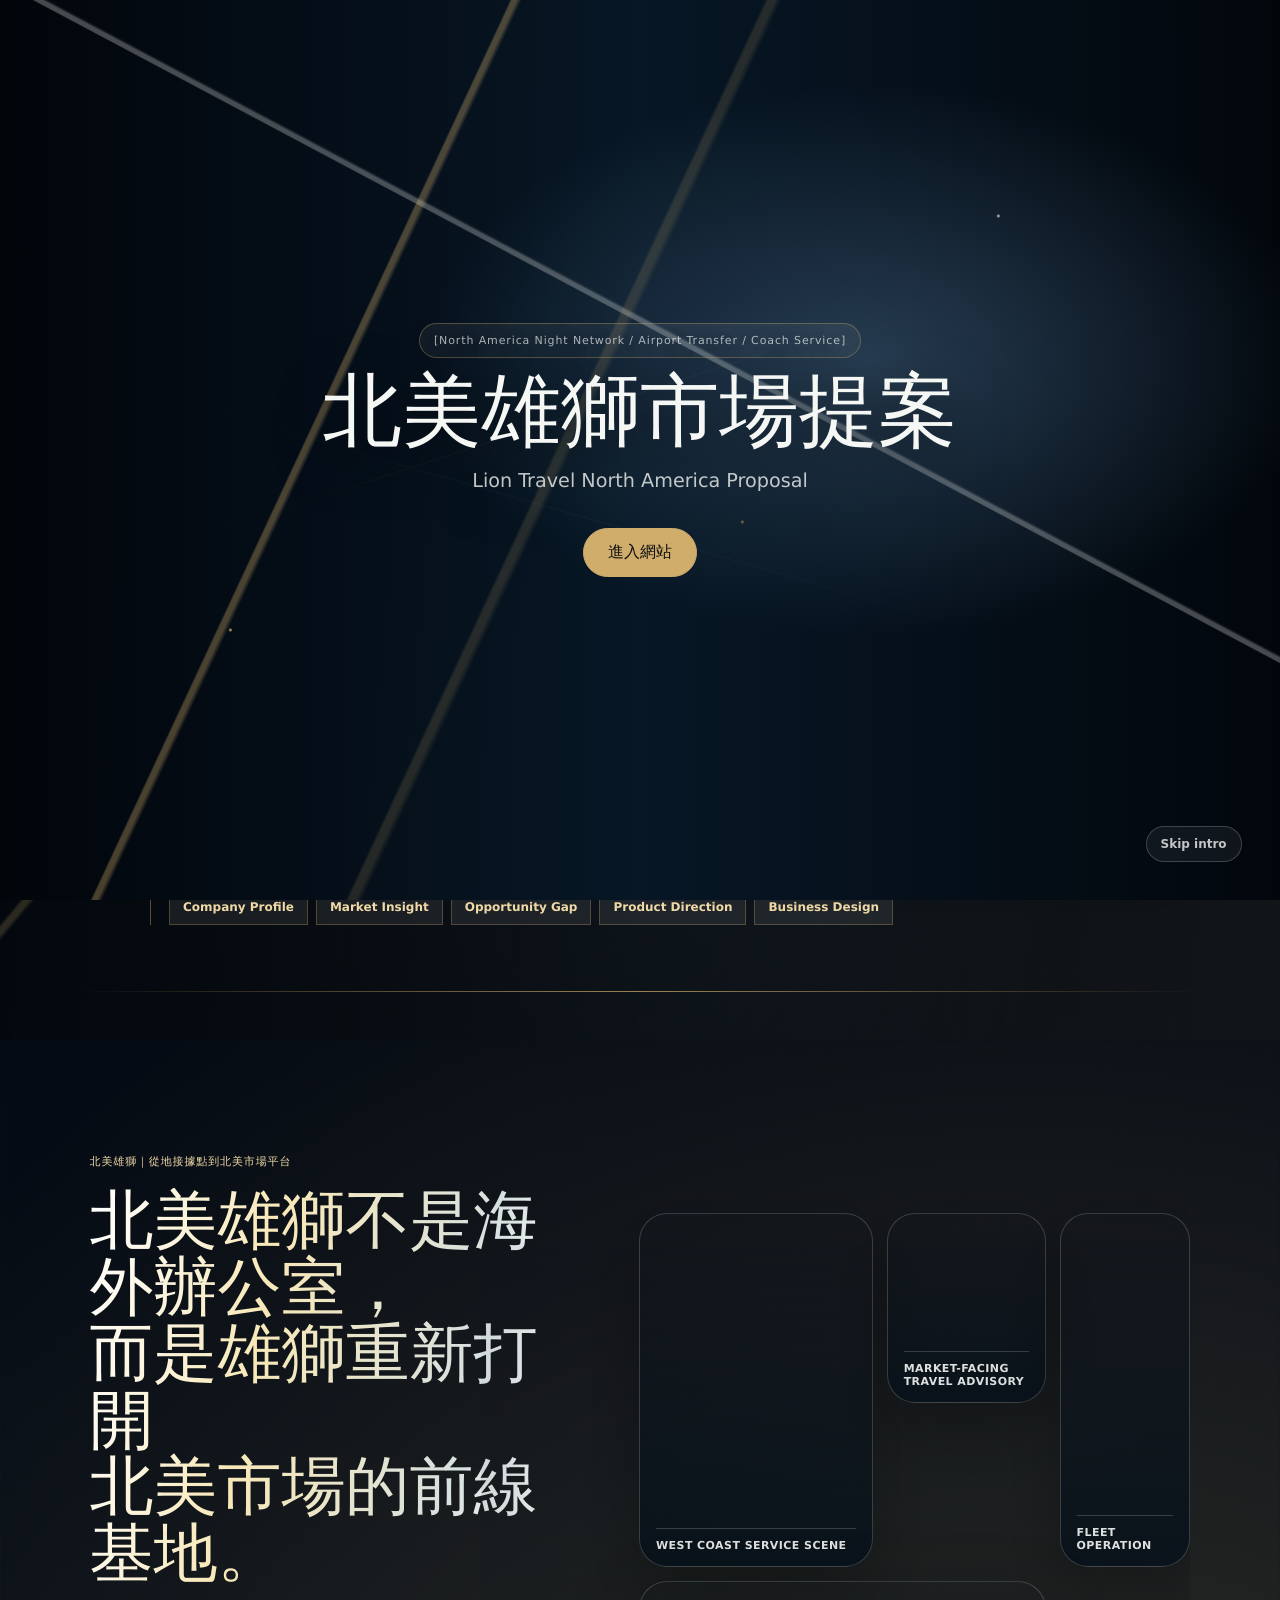
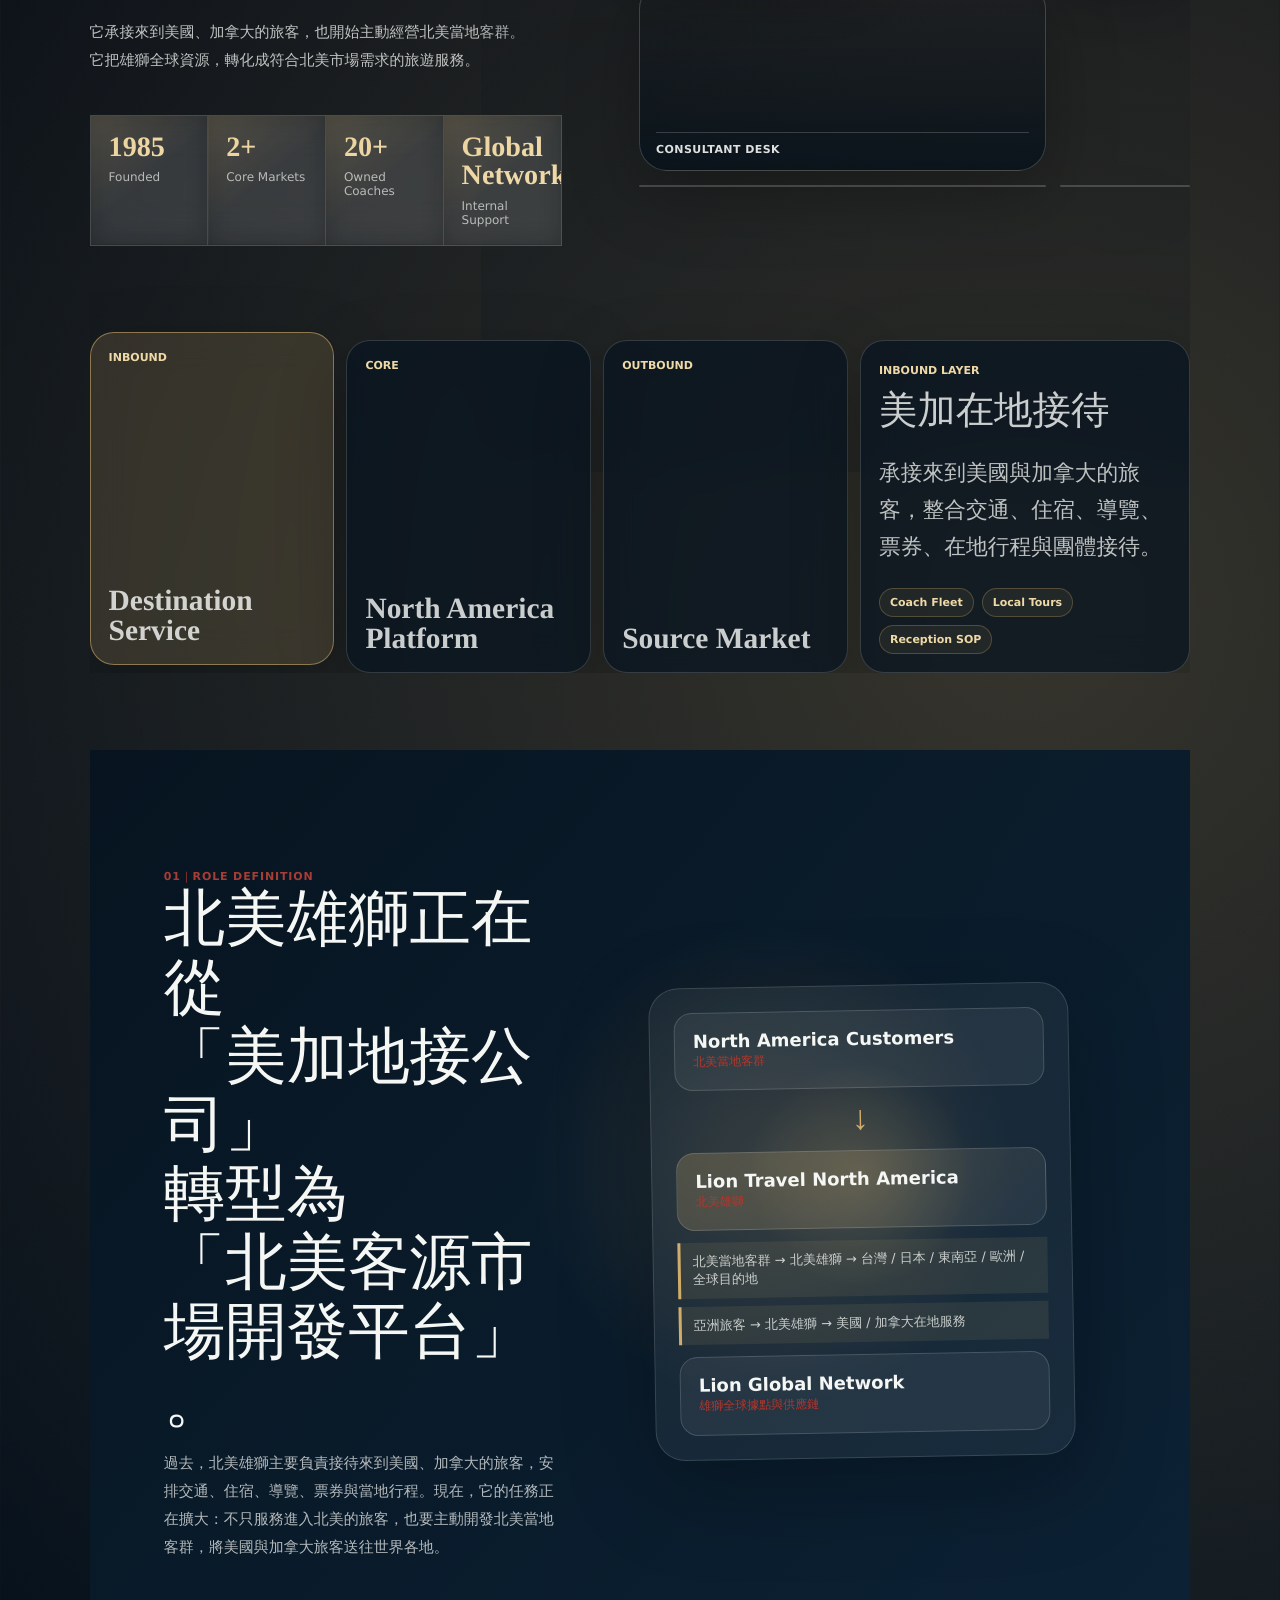
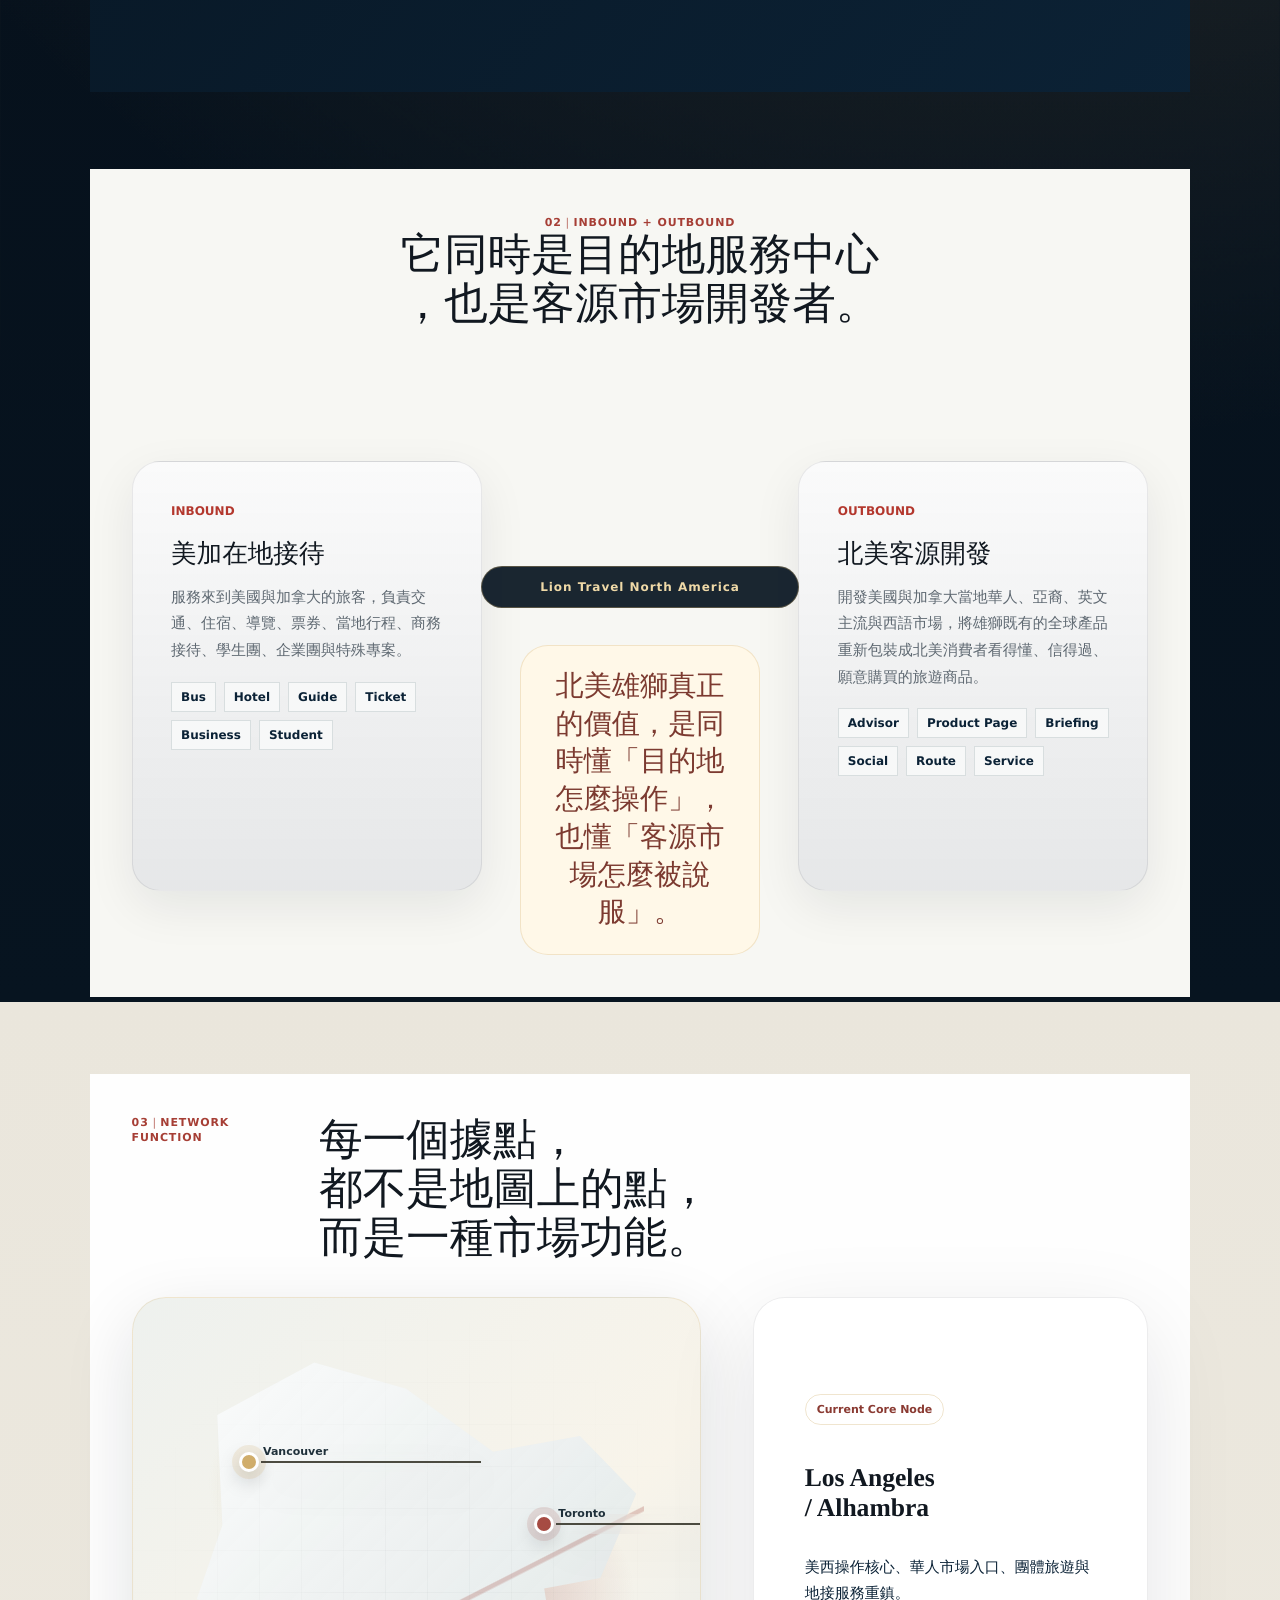
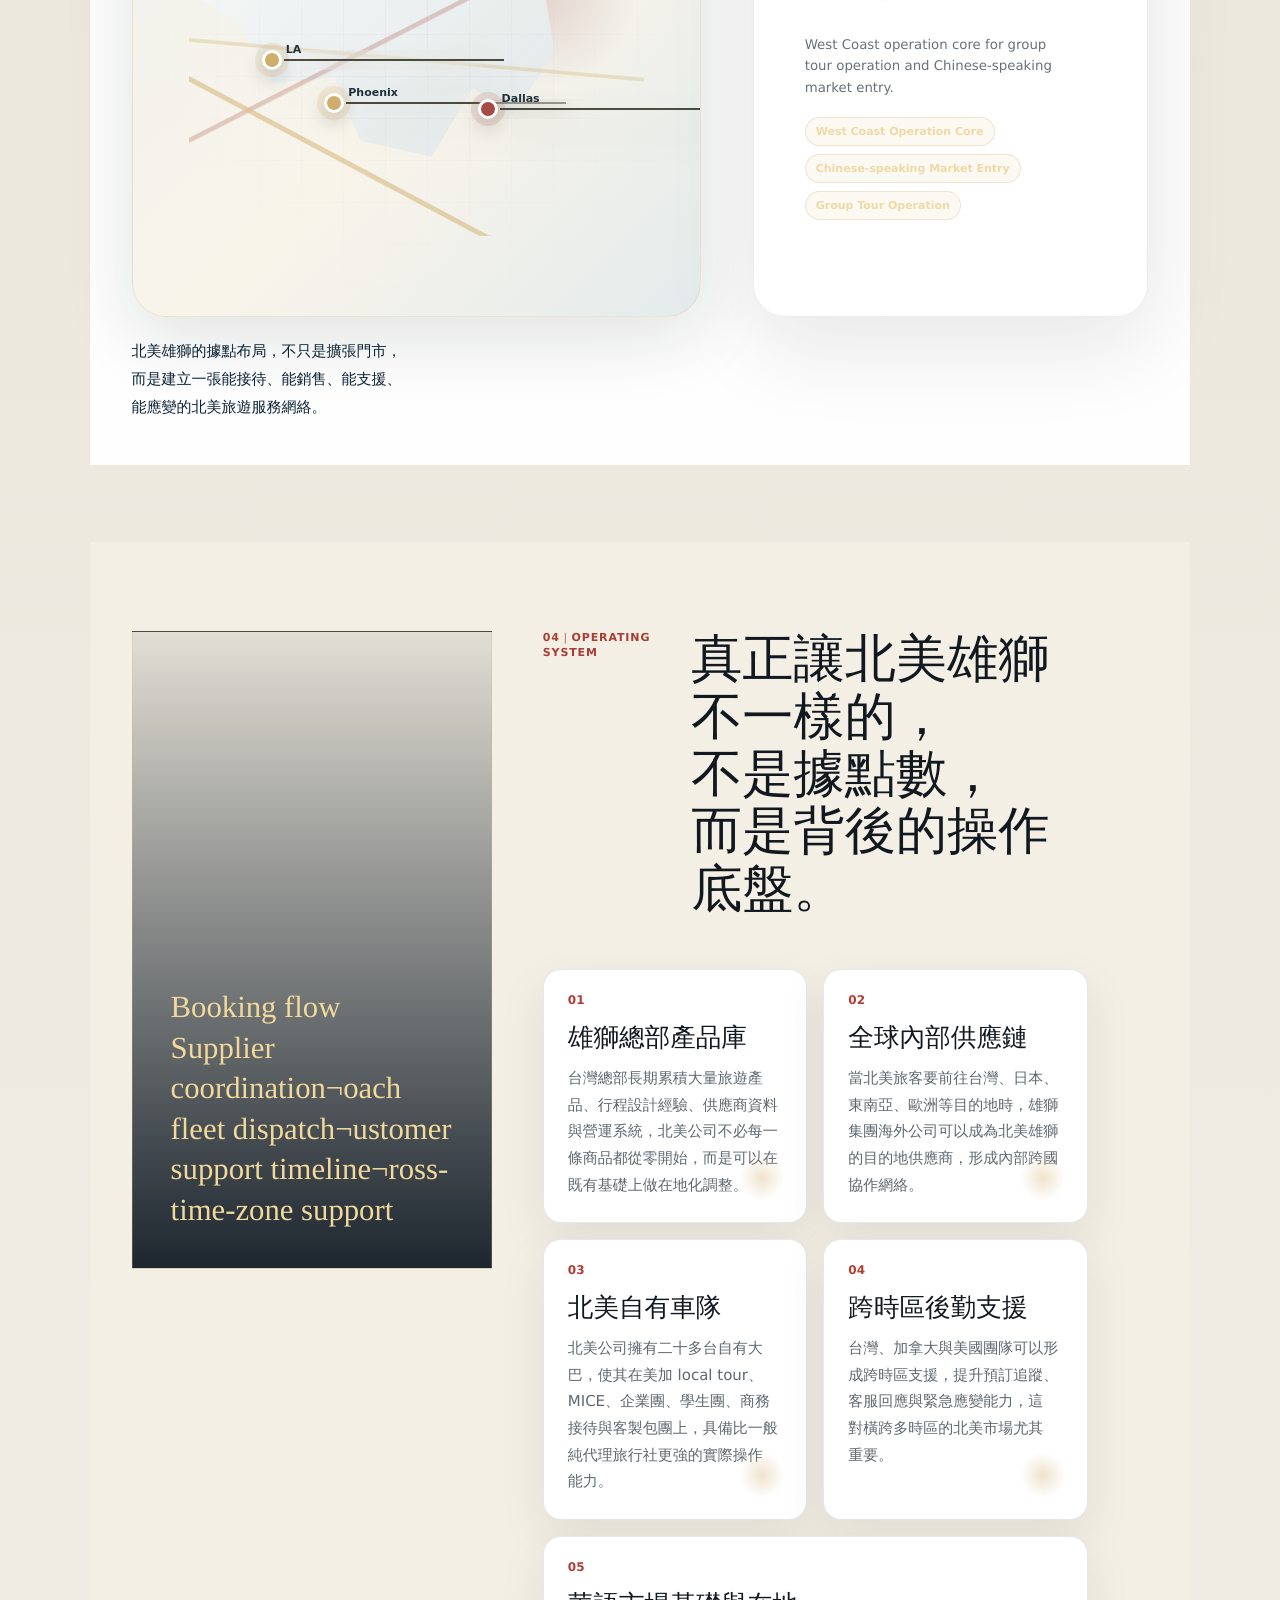
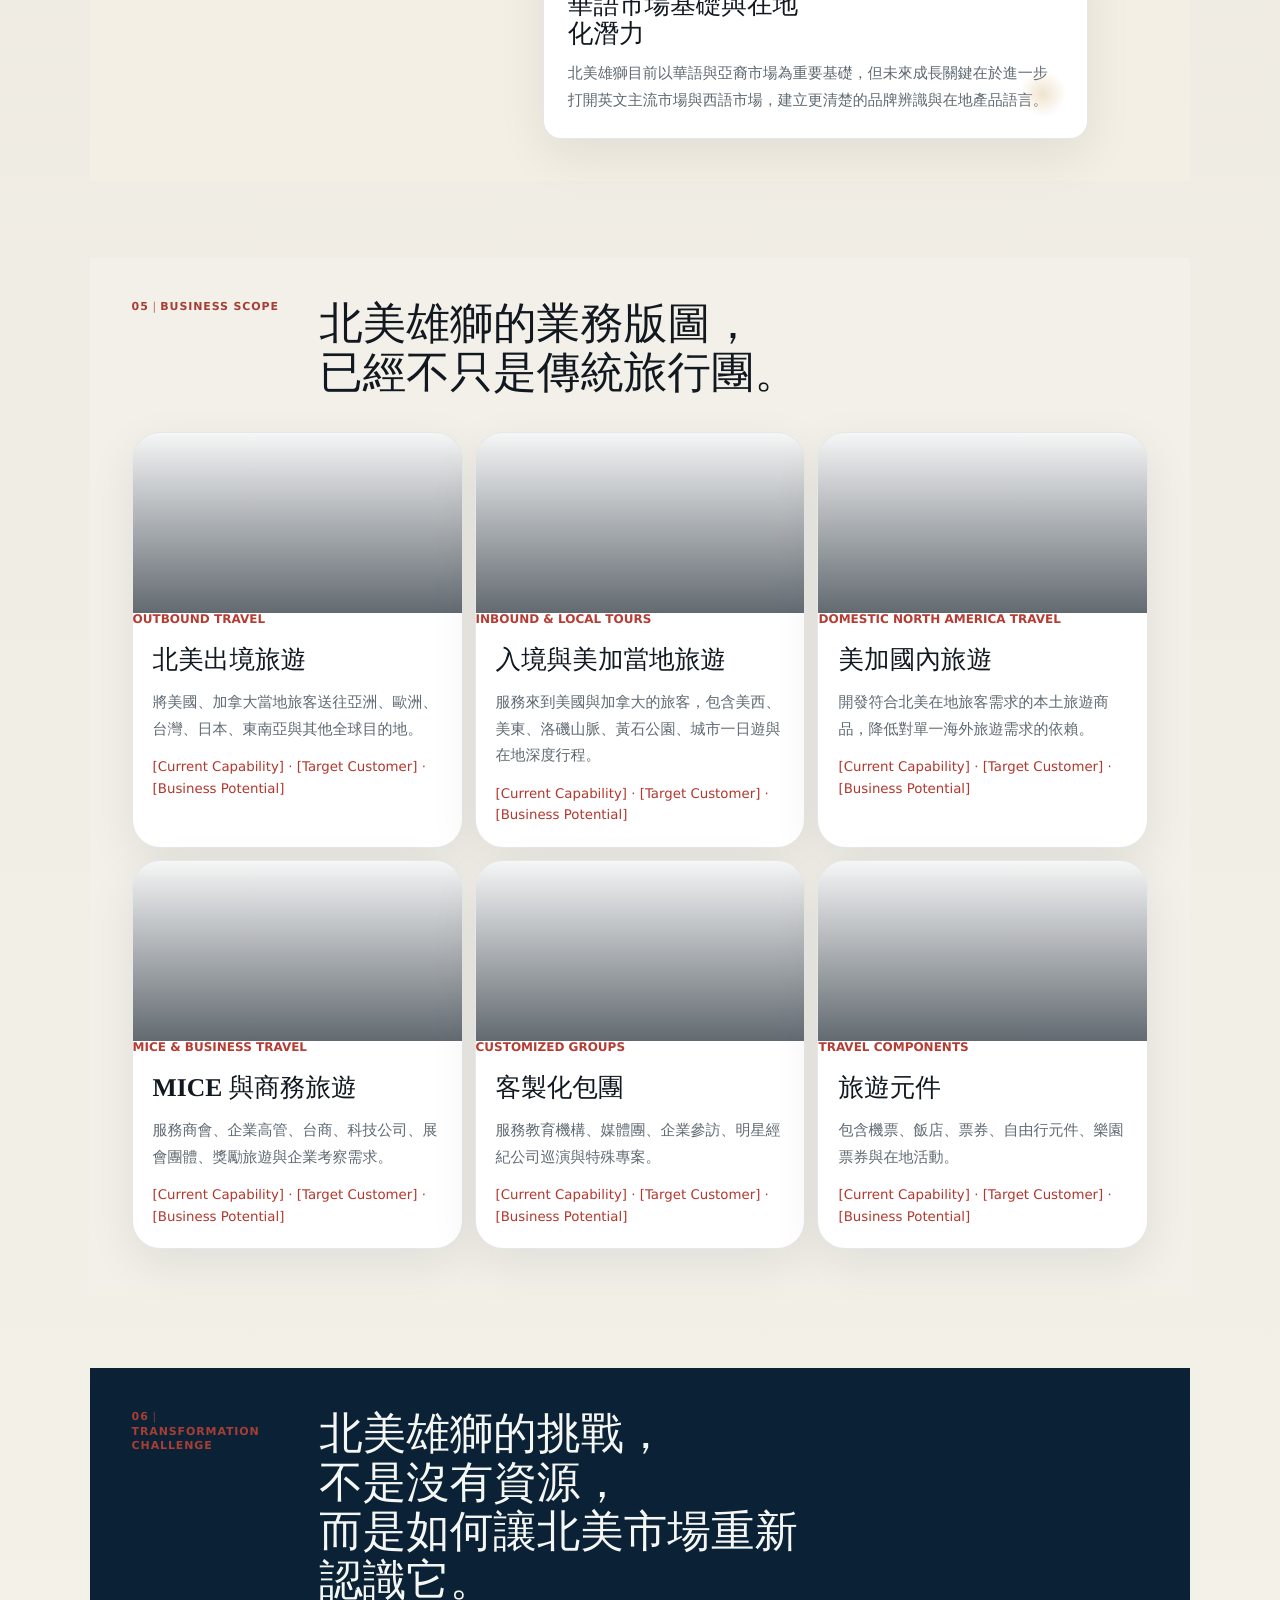
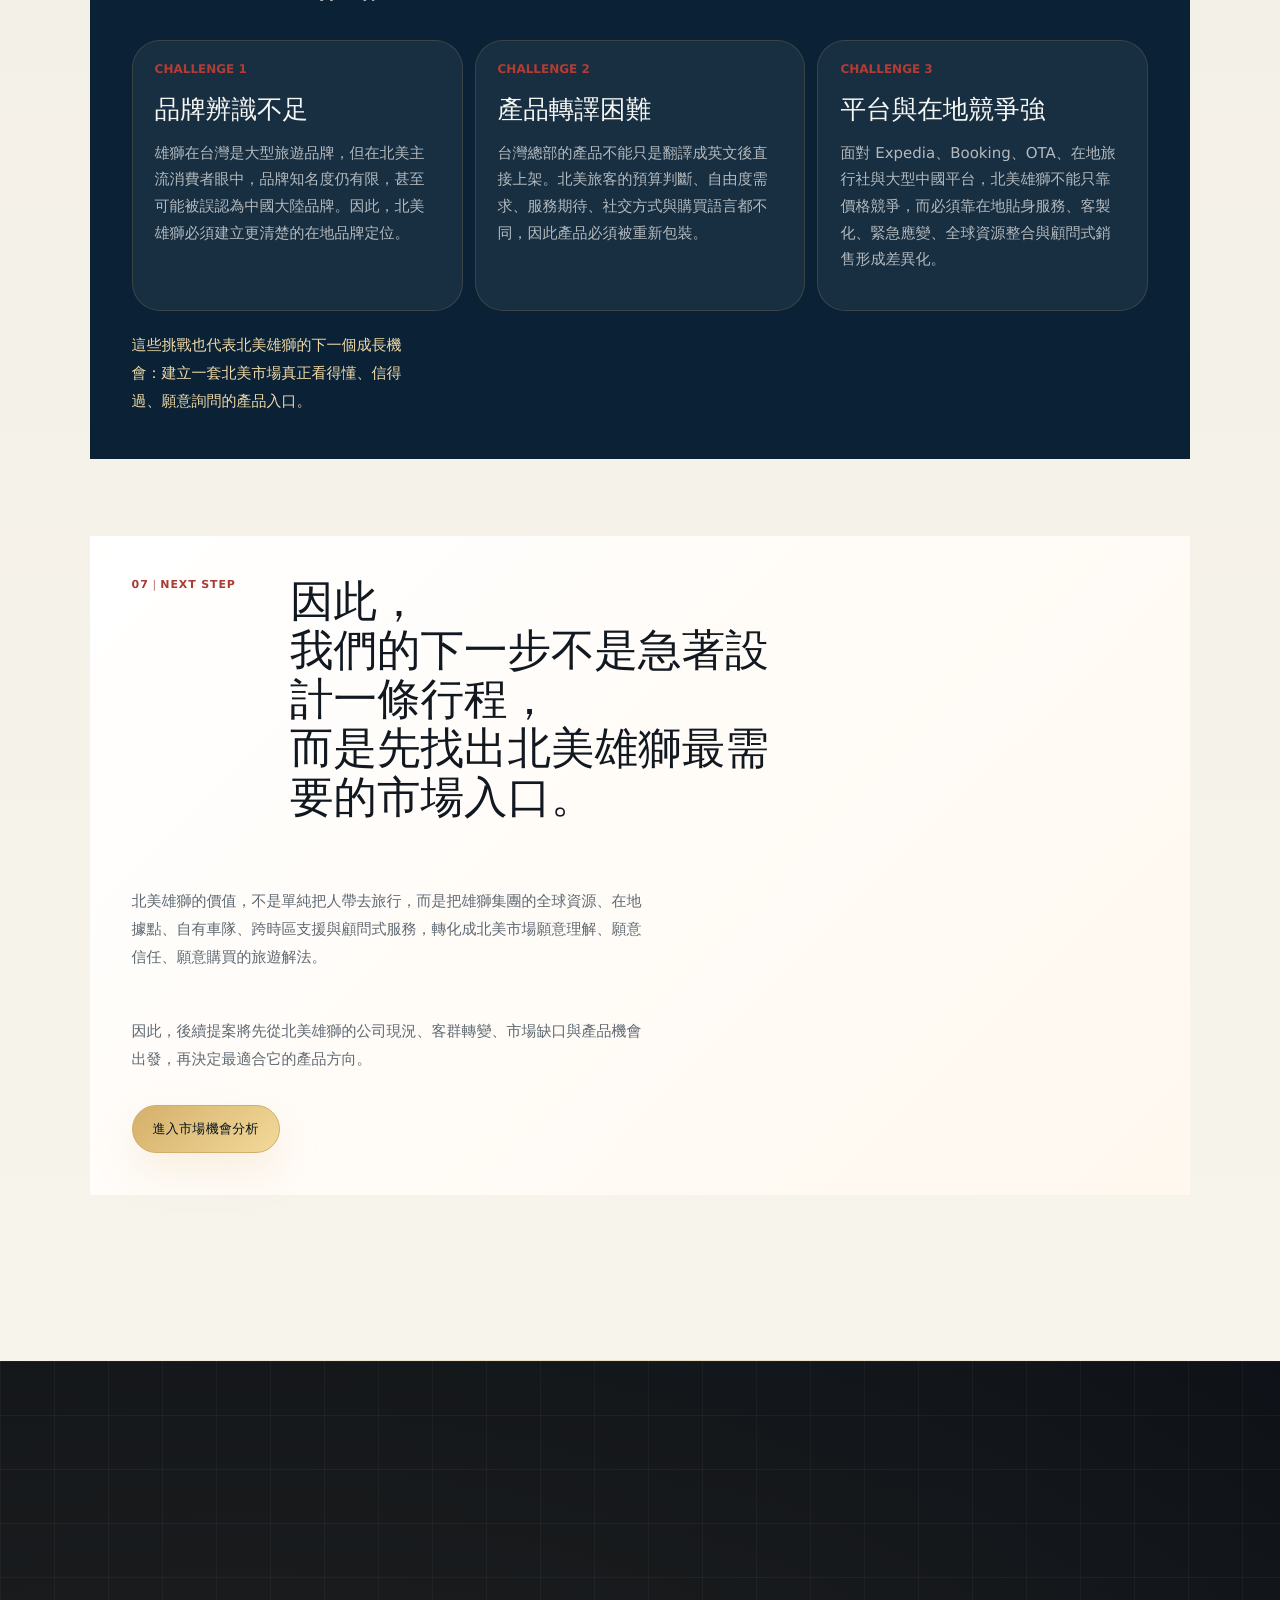
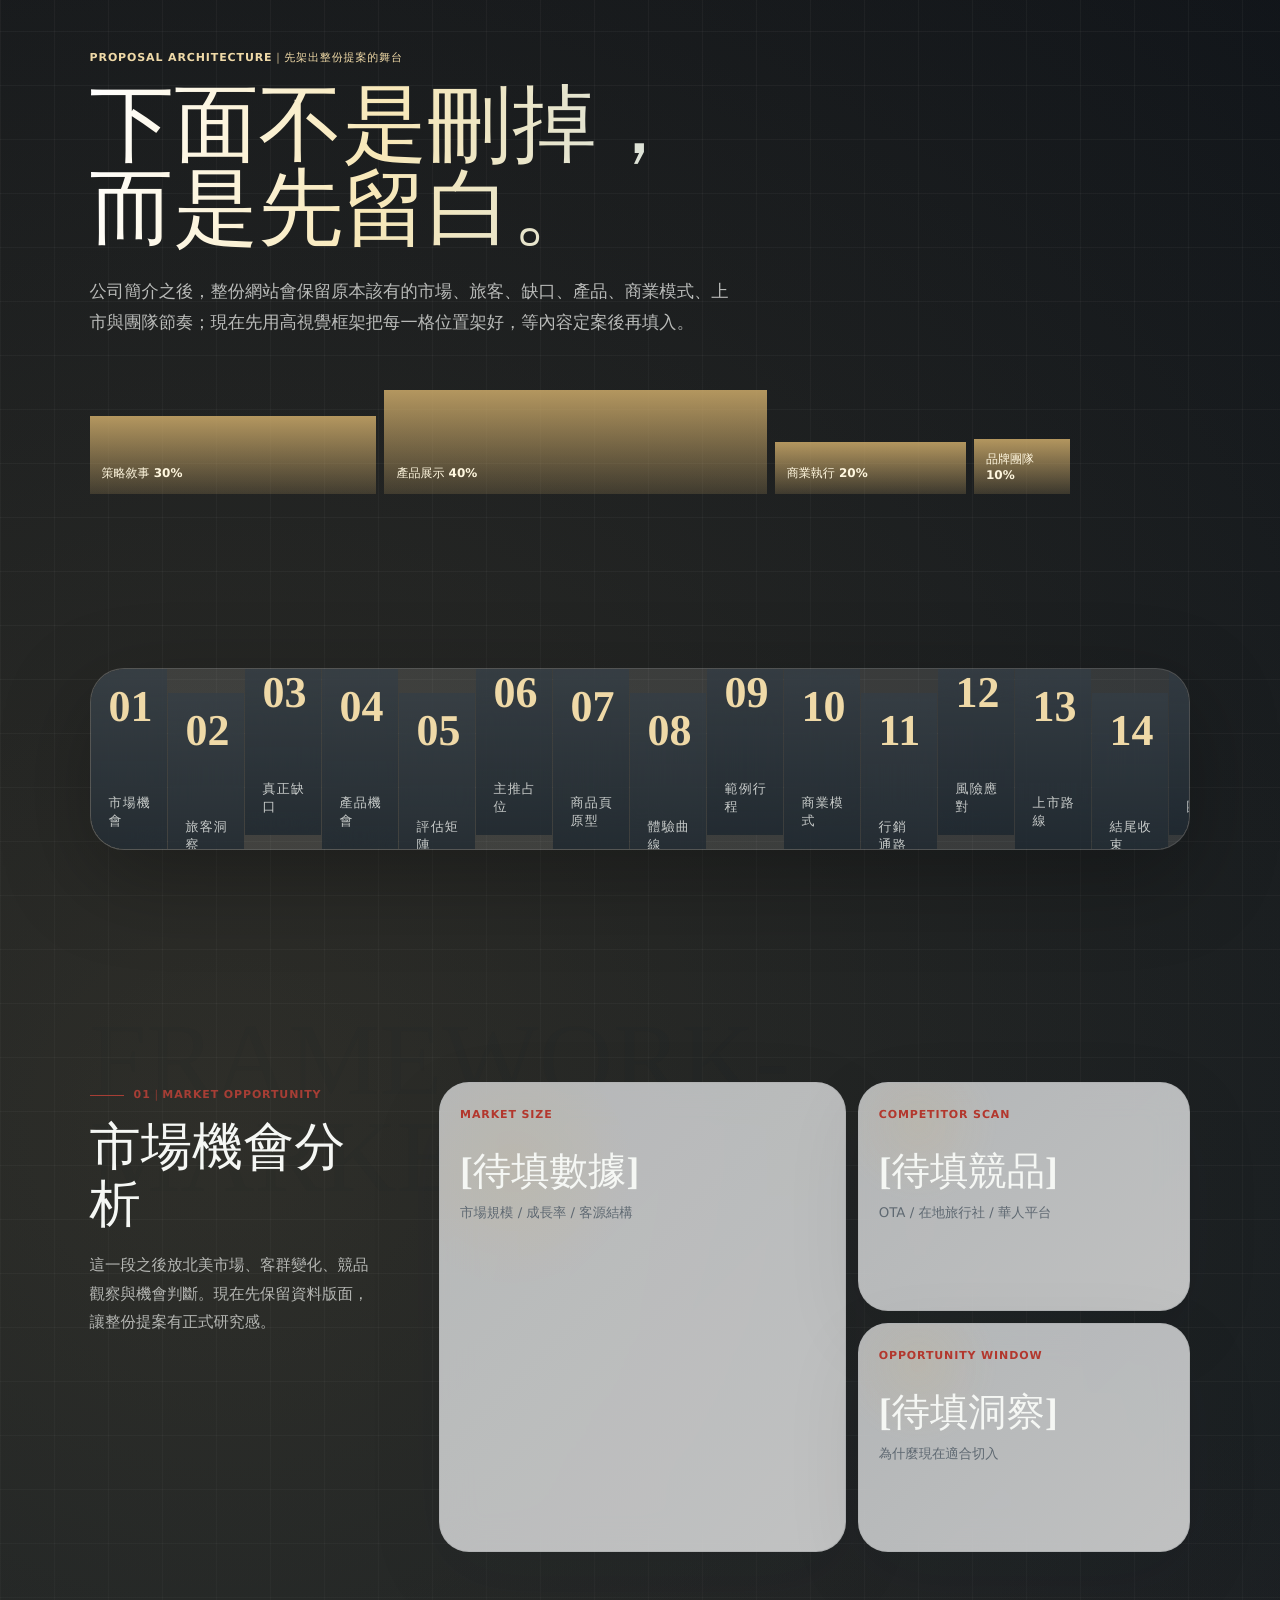
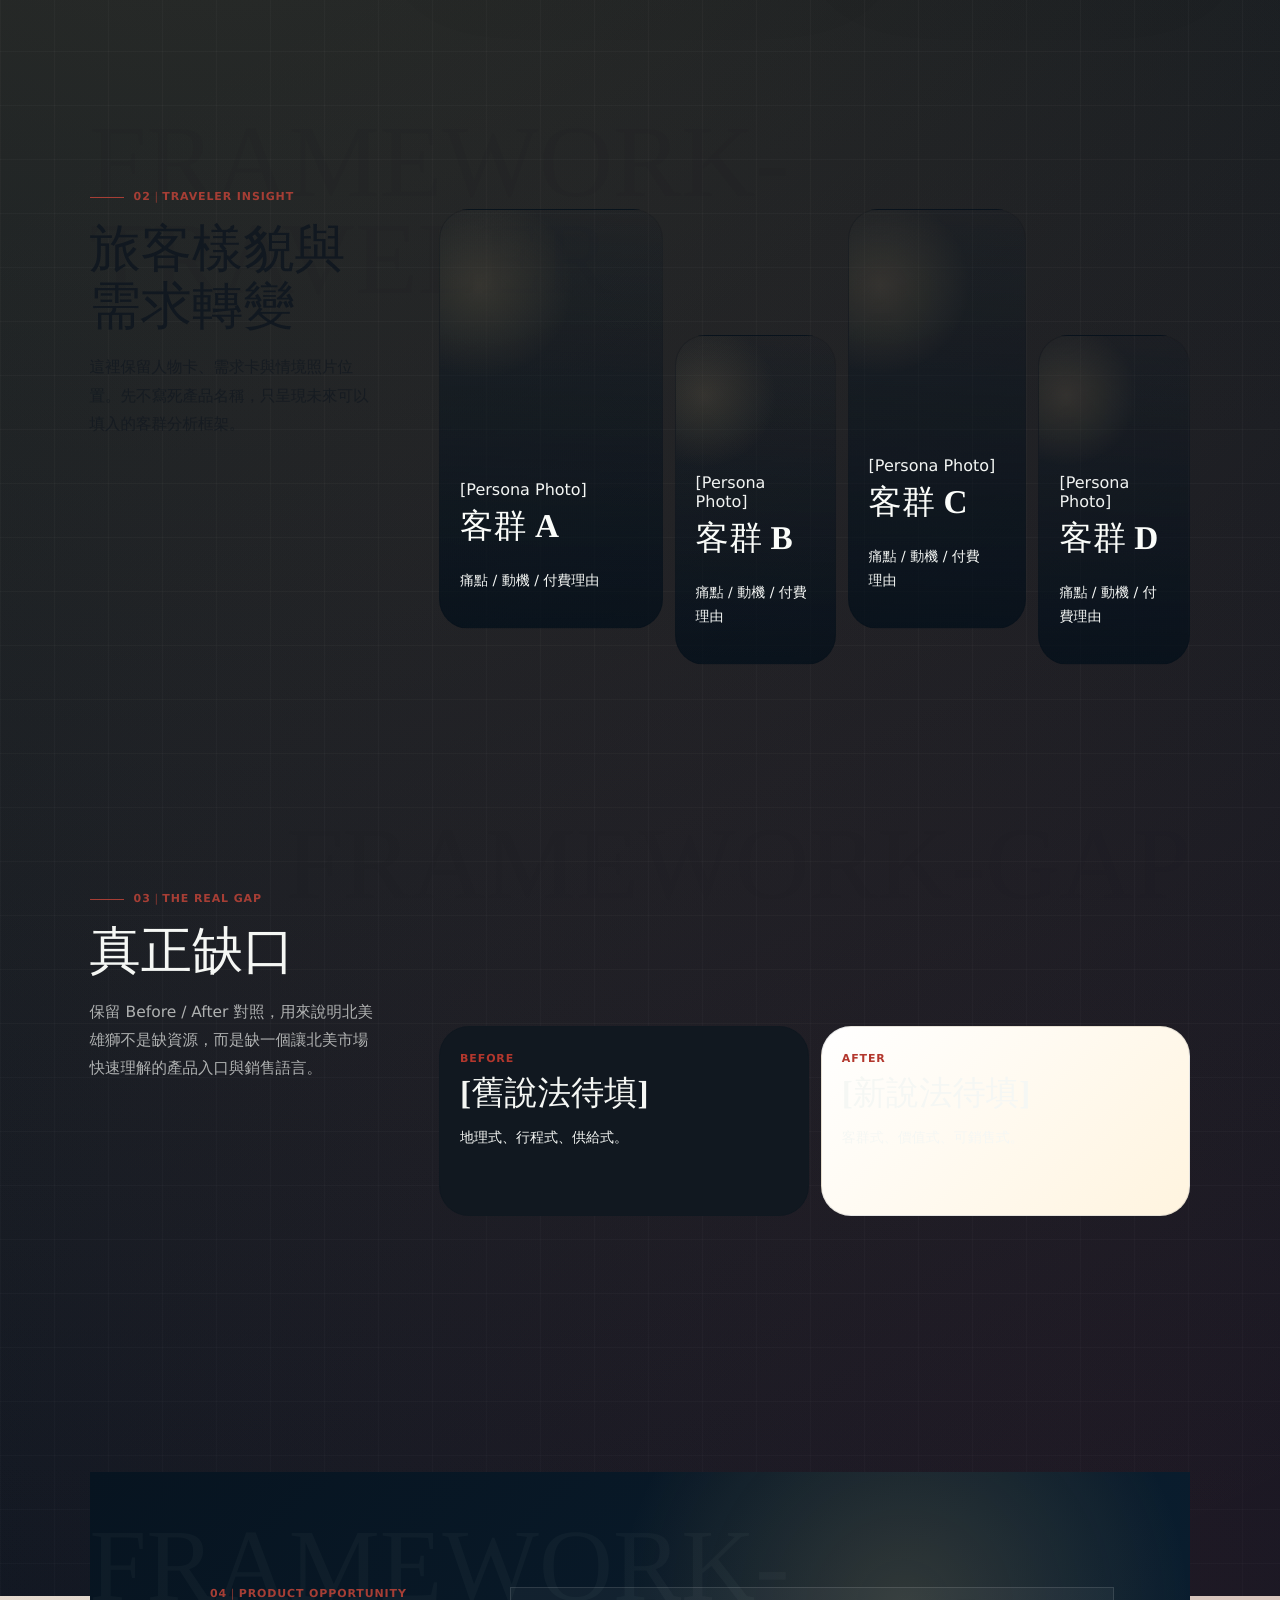
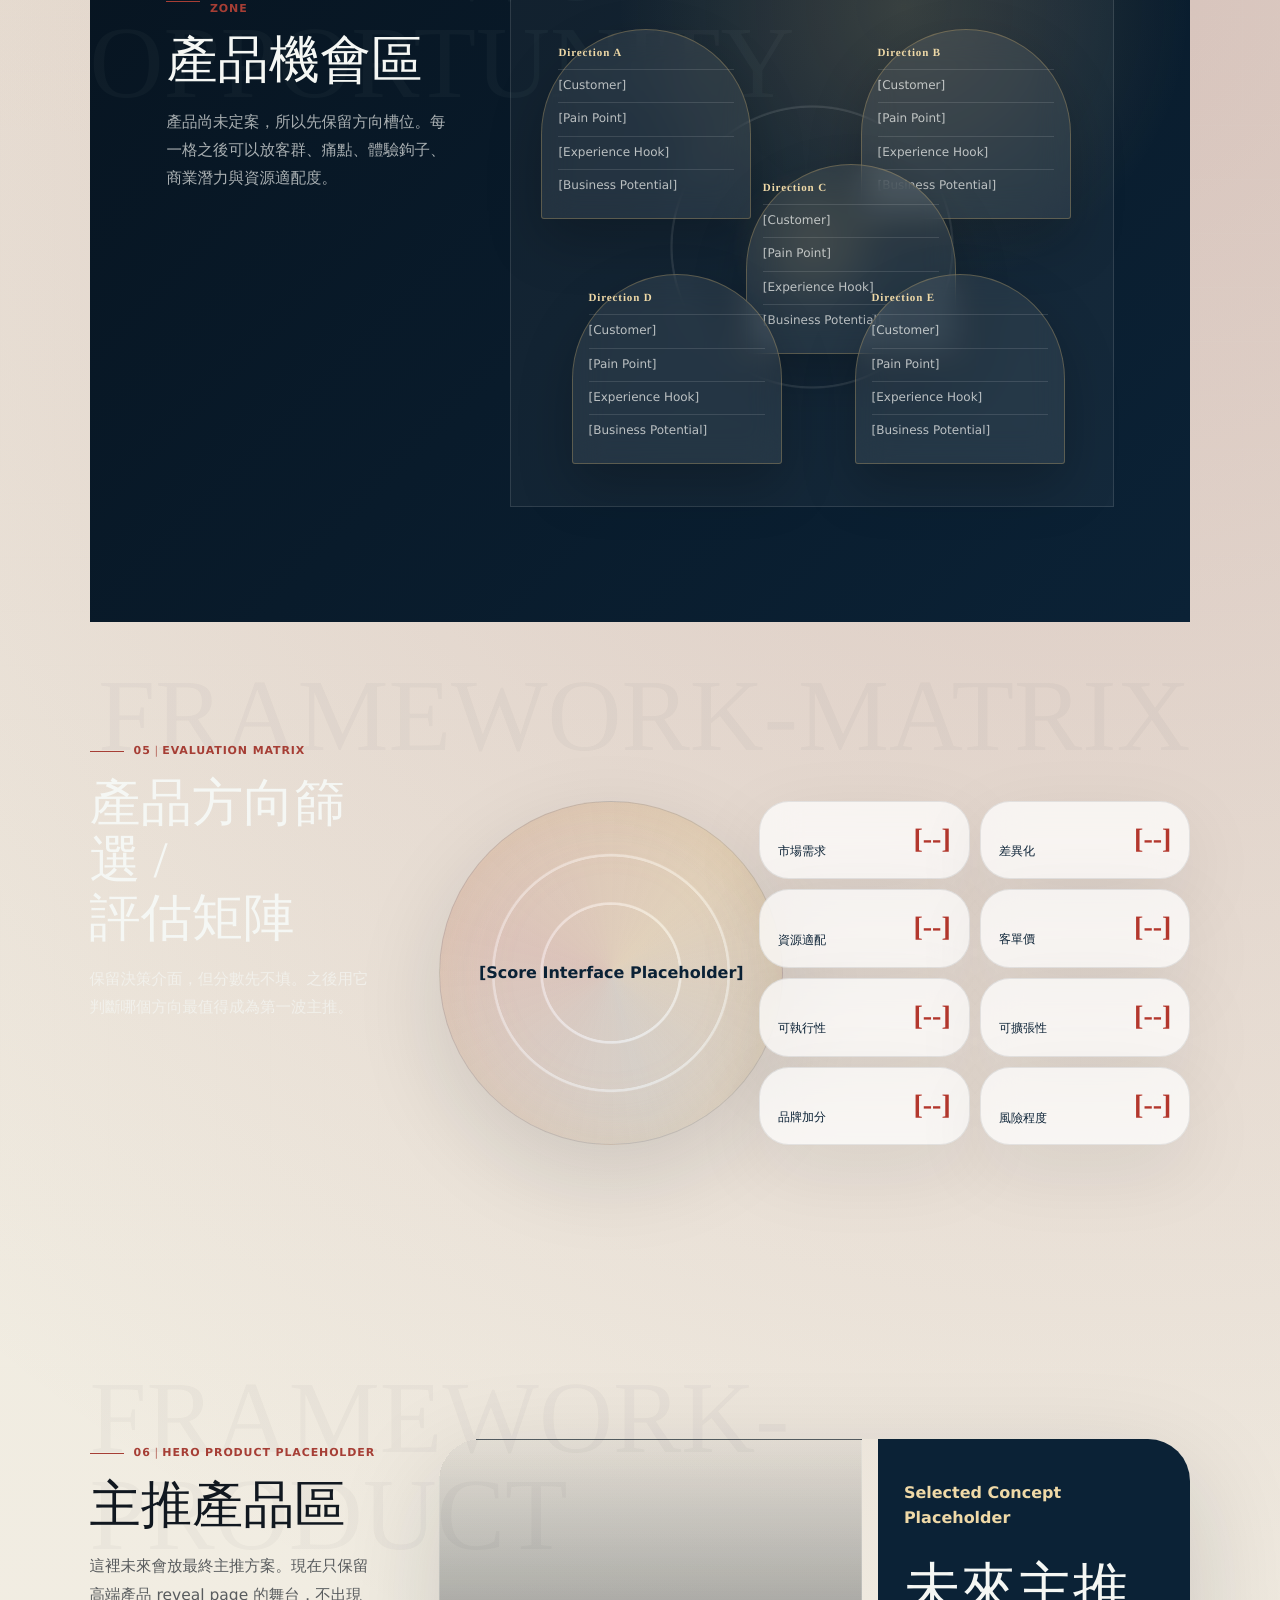
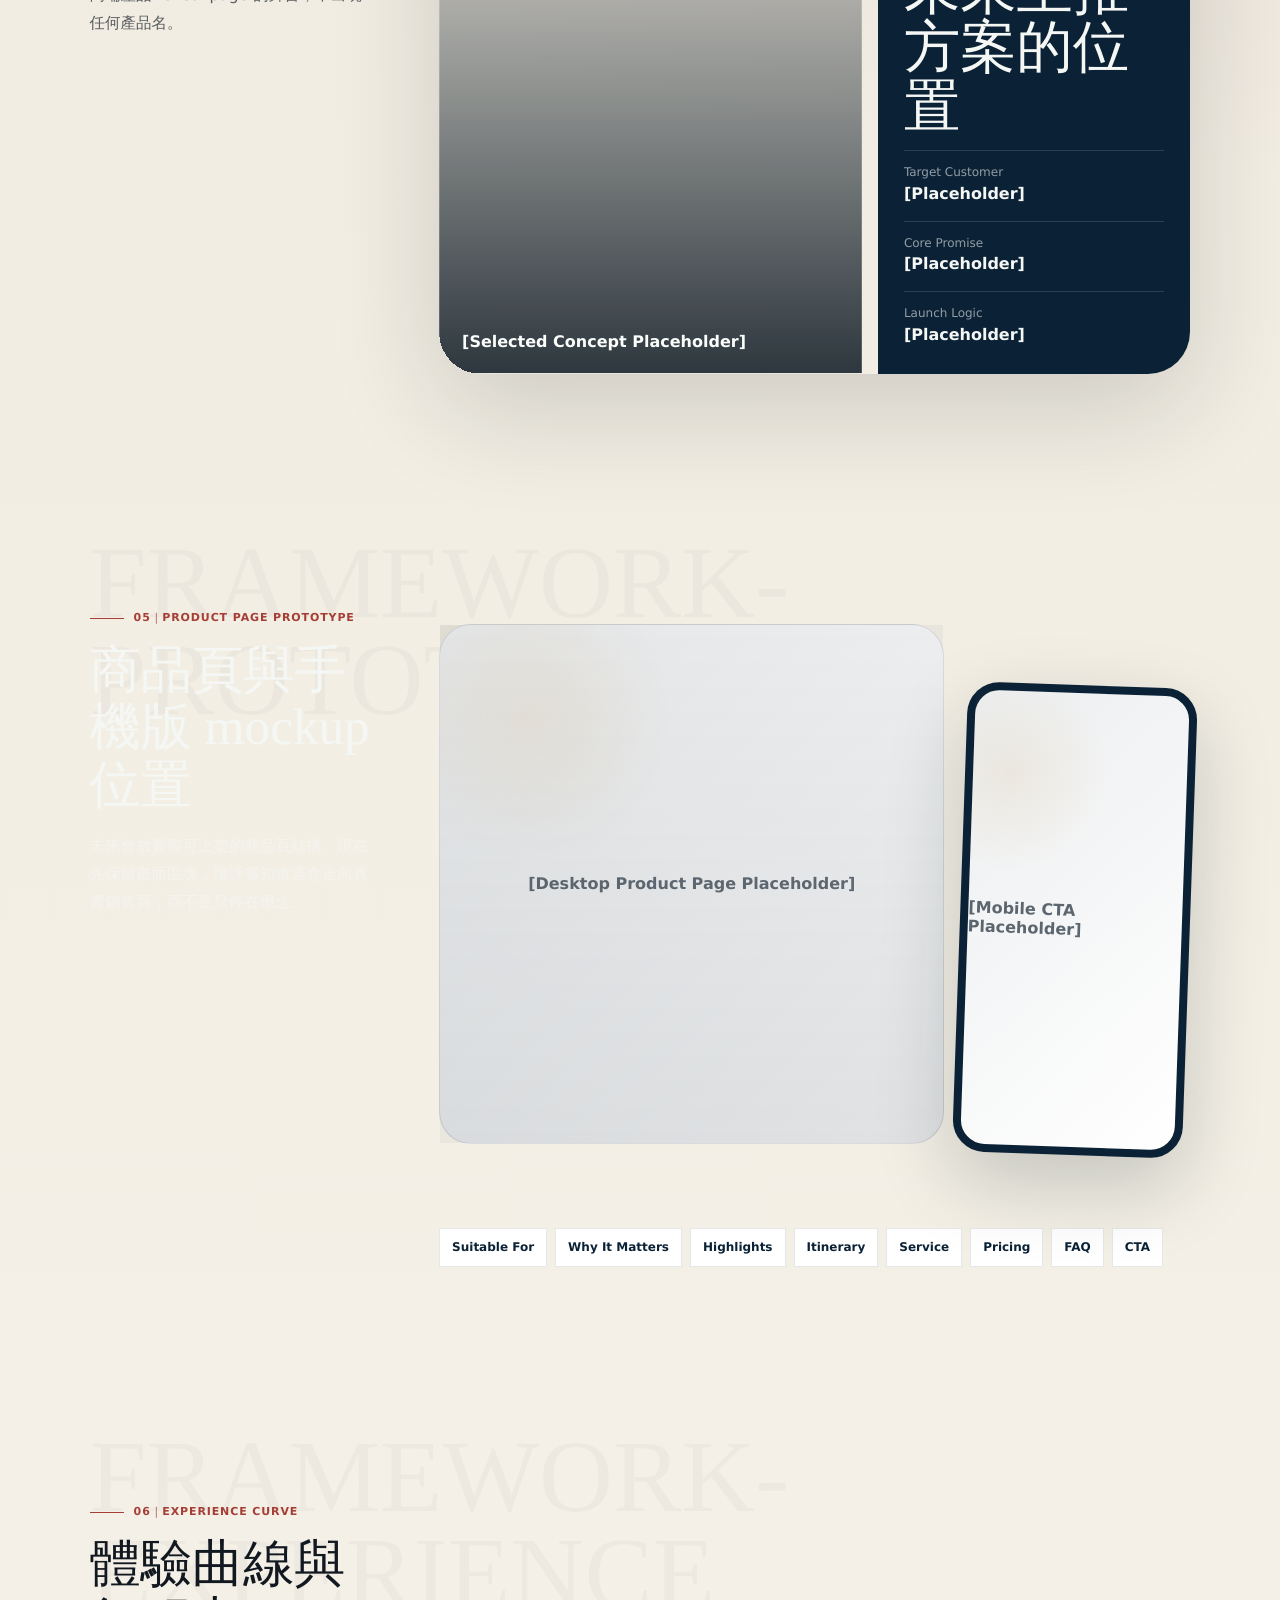
==== commit e0ef95dd: "Add files via upload 加音樂" ====
--- a/index.html
+++ b/index.html
@@ -9,10 +9,17 @@
       content="A bilingual company profile for Lion Travel North America."
     />
     <link rel="preconnect" href="https://images.unsplash.com" />
-    <link rel="stylesheet" href="./styles.css?v=20260614-global-stage-system" />
+    <link rel="stylesheet" href="./styles.css?v=20260615-blue-mp3" />
   </head>
   <body>
     <div id="cold-open" class="cold-open" aria-label="Opening cinematic">
+      <div class="cold-visuals" aria-hidden="true">
+        <span class="cold-frame city"></span>
+        <span class="cold-frame nature"></span>
+        <span class="cold-frame service"></span>
+        <span class="cold-route r1"></span>
+        <span class="cold-route r2"></span>
+      </div>
       <div class="cold-lines">
         <p data-i18n="cold1">北美，不只是雄獅的一個海外據點。</p>
         <p data-i18n="cold2">它是雄獅從台灣品牌，走向全球市場時，必須重新被認識的一站。</p>
@@ -53,6 +60,7 @@
         <span>Sound</span>
         <b>Off</b>
       </button>
+      <audio id="background-track" src="./assets/audio/blue.mp3" preload="auto" loop></audio>
     </header>
 
     <main id="top">
@@ -144,6 +152,26 @@
             <figure class="consultant-service"><span>Consultant Desk</span></figure>
             <figure class="corporate-reception"><span>Cross-border Reception</span></figure>
             <figure class="airport-transfer"><span>Local Operation Flow</span></figure>
+          </div>
+          <div class="org-explorer" aria-label="Interactive Lion Travel North America role explorer">
+            <div class="org-node active" data-org="inbound">
+              <span>Inbound</span>
+              <b>Destination Service</b>
+            </div>
+            <div class="org-node center" data-org="platform">
+              <span>Core</span>
+              <b>North America Platform</b>
+            </div>
+            <div class="org-node" data-org="outbound">
+              <span>Outbound</span>
+              <b>Source Market</b>
+            </div>
+            <article class="org-detail">
+              <span id="org-kicker">Inbound Layer</span>
+              <h3 id="org-title">美加在地接待</h3>
+              <p id="org-copy">承接來到美國與加拿大的旅客，整合交通、住宿、導覽、票券、在地行程與團體接待。</p>
+              <div id="org-tags"><b>Coach Fleet</b><b>Local Tours</b><b>Reception SOP</b></div>
+            </article>
           </div>
         </div>
 
@@ -519,8 +547,9 @@
             <h2 data-i18n="universeTitle">北美，不只一種玩法；每一種玩法，都對應一種旅客理由</h2>
             <p data-i18n="universeLead">點選不同旅程篇章，右側會展開代表場景、對應客群、體驗亮點與可轉化產品。</p>
           </div>
-          <div class="orbit-system reveal">
-            <div class="map-core">[North America Collection Preview]</div>
+          <div class="orbit-system reveal" data-active-orbit="urban">
+            <div class="orbit-rings" aria-hidden="true"></div>
+            <div class="map-core">North America<br />Market Core</div>
             <span class="mood-photo p1">[City Skyline Placeholder]</span>
             <span class="mood-photo p2">[National Park Placeholder]</span>
             <span class="mood-photo p3">[University Campus Placeholder]</span>
@@ -538,6 +567,12 @@
             <p class="chapter-label" id="orbit-code">Urban Culture</p>
             <h3 id="orbit-title">城市文化</h3>
             <p id="orbit-text">[New York / LA / San Francisco / Toronto / Vancouver] · 城市文化沉浸、博物館、美食、影視、運動賽事 · [North America Market Data]</p>
+            <div class="orbit-stack">
+              <span>客群 Customer</span>
+              <span>痛點 Pain Point</span>
+              <span>體驗鉤子 Experience Hook</span>
+              <span>商業潛力 Business Potential</span>
+            </div>
           </aside>
         </div>
       </section>
@@ -574,7 +609,7 @@
           <h2 data-i18n="collectionTitle">未來產品框架</h2>
           <p data-i18n="collectionLead">先保留產品空格，後續再把市場洞察轉譯成可上架的產品方向。</p>
         </div>
-        <div class="product-rail" aria-label="Product opportunity panels">
+        <div class="product-rail flip-rail" aria-label="Product opportunity panels">
           <article class="product-panel edu reveal">
             <p>Product Direction A｜To Be Defined</p><h3 data-i18n="panelATitle">待定產品方向 A</h3><strong data-i18n="panelAPromise">給準留學生家庭的市場入口。</strong>
             <dl><dt>產品承諾</dt><dd>不是先看排名，而是讓孩子親眼走進未來生活。</dd><dt>目標客群</dt><dd>準留學生家庭、青少年、家長</dd><dt>核心痛點</dt><dd>資訊抽象、選校焦慮、自由行難規劃</dd><dt>體驗鉤子</dt><dd>大學校園參訪、城市生活體驗、博物館與 STEM 體驗</dd><dt>雄獅加值</dt><dd>中文顧問 · 教育包裝 · 家長安心 · 北美在地協調</dd><dt>商業潛力</dt><dd>[Pricing Placeholder] · [Revenue Potential Placeholder]</dd></dl>
@@ -616,15 +651,30 @@
             <button data-concept="slow">Direction D</button>
             <button data-concept="culture">Direction E</button>
           </div>
-          <div class="evaluation-card">
-            <div class="soft-chart">
-              <span></span><span></span><span></span><span></span>
-              <strong>[Evaluation Visual Placeholder]</strong>
+          <div class="evaluation-card radar-card" data-active-concept="edu">
+            <div class="radar-wrap">
+              <svg class="radar-chart" viewBox="0 0 320 320" role="img" aria-label="Interactive evaluation radar chart">
+                <polygon class="radar-grid g3" points="160,40 264,100 264,220 160,280 56,220 56,100"></polygon>
+                <polygon class="radar-grid g2" points="160,78 231,119 231,201 160,242 89,201 89,119"></polygon>
+                <polygon class="radar-grid g1" points="160,116 198,138 198,182 160,204 122,182 122,138"></polygon>
+                <line x1="160" y1="160" x2="160" y2="40"></line>
+                <line x1="160" y1="160" x2="264" y2="100"></line>
+                <line x1="160" y1="160" x2="264" y2="220"></line>
+                <line x1="160" y1="160" x2="160" y2="280"></line>
+                <line x1="160" y1="160" x2="56" y2="220"></line>
+                <line x1="160" y1="160" x2="56" y2="100"></line>
+                <polygon id="radar-shape" class="radar-shape" points="160,58 236,116 242,208 160,240 92,200 78,112"></polygon>
+                <circle id="radar-pulse" cx="160" cy="160" r="13"></circle>
+              </svg>
+              <div class="radar-labels">
+                <span>需求</span><span>清楚度</span><span>差異化</span><span>資源適配</span><span>毛利</span><span>擴張</span>
+              </div>
             </div>
             <div class="recommendation">
               <p data-i18n="recommendation">Recommended First Launch</p>
               <h3 id="recommendation-title">[Recommended Direction Placeholder]</h3>
               <p id="recommendation-copy">Reason：[Reason Placeholder] · MVP Suggestion：[MVP Placeholder]</p>
+              <strong id="recommendation-score">Recommendation Index 86</strong>
             </div>
           </div>
           <div class="score-grid">
@@ -739,11 +789,47 @@
           <p class="chapter-label" data-i18n="businessChapter">Chapter 12｜Business Model</p>
           <h2 data-i18n="businessTitle">讓北美產品可銷售、可獲利、可複製。</h2>
         </div>
-        <div class="dashboard reveal">
-          <article><h3>Revenue</h3><p data-i18n="revenue">團費 · 加購體驗 · 企業客製 · 高端小團 · 會員回購 · 合作分潤</p></article>
-          <article><h3>Pricing / Profit</h3><p>[Price Placeholder] · [Cost Placeholder] · [Gross Margin Placeholder] · [Break-even Placeholder]</p></article>
-          <article><h3>Cost</h3><p data-i18n="cost">機票 · 住宿 · 交通 · 地接 · 體驗活動 · 導遊與領隊 · 行銷成本</p></article>
+        <div class="dashboard business-console reveal">
+          <div class="model-controls">
+            <label>Travelers <input id="traveler-count" type="range" min="12" max="48" value="24" /></label>
+            <label>Days <input id="travel-days" type="range" min="4" max="12" value="7" /></label>
+          </div>
+          <article class="cost-chart">
+            <h3>Cost Structure</h3>
+            <div class="bar-stack"><span style="--w:34%">Flight</span><span style="--w:26%">Stay</span><span style="--w:18%">Local</span><span style="--w:12%">Guide</span><span style="--w:10%">Content</span></div>
+          </article>
+          <article class="margin-pyramid">
+            <h3>Margin Pyramid</h3>
+            <span>Premium Custom</span><span>Add-on Experience</span><span>Base Tour Fee</span>
+          </article>
+          <article class="kpi-board">
+            <h3>KPI Scenario</h3>
+            <div><b id="kpi-revenue">$86K</b><small>Projected Revenue</small></div>
+            <div><b id="kpi-margin">28%</b><small>Gross Margin</small></div>
+            <div><b id="kpi-leads">42</b><small>Qualified Leads</small></div>
+          </article>
           <article class="wide"><h3>Extension</h3><p data-i18n="scale">單一產品 → 系列產品 · B2C → B2B · 台灣客群 → 北美華人市場 · 一次性旅遊 → 會員型旅遊產品</p></article>
+        </div>
+      </section>
+
+      <section id="quiz" class="chapter quiz-stage">
+        <div class="chapter-intro reveal">
+          <p class="chapter-label">Interactive Decision｜Market Fit Quiz</p>
+          <h2>讓評審參與決策：哪一個市場入口最適合被優先測試？</h2>
+        </div>
+        <div class="quiz-board reveal">
+          <div class="quiz-options">
+            <button data-quiz="edu">我重視家庭決策與教育想像</button>
+            <button data-quiz="nature">我想看到高端休息與自然需求</button>
+            <button data-quiz="biz">我偏好企業、MICE 與商務延伸</button>
+            <button data-quiz="culture">我想打年輕文化與城市體驗</button>
+          </div>
+          <article class="quiz-result">
+            <span>Recommended Entry</span>
+            <h3 id="quiz-title">Direction A</h3>
+            <p id="quiz-copy">以明確客群、強烈決策痛點與顧問式服務作為第一波測試入口。</p>
+            <a href="#selection">查看評估矩陣</a>
+          </article>
         </div>
       </section>
 
@@ -800,11 +886,11 @@
           <p data-i18n="final2">我們是為北美雄獅建立一套新的產品語言。</p>
           <p data-i18n="final3">讓熟悉的北美，重新變成值得出發、值得購買、值得分享的理由。</p>
         </div>
-        <div class="hero-actions reveal">
-          <a class="button primary" href="#" data-i18n="finalCta1">查看完整企劃書</a>
-          <a class="button ghost" href="#" data-i18n="finalCta2">下載簡報</a>
-          <a class="button glass" href="#selected" data-i18n="finalCta3">查看主推產品</a>
-          <a class="button glass" href="#team" data-i18n="finalCta4">聯絡團隊</a>
+        <div class="hero-actions final-actions reveal">
+          <a class="button primary" href="#" data-i18n="finalCta1">進入完整商業計畫</a>
+          <a class="button ghost" href="#" data-i18n="finalCta2">聯絡我們進行簡報演講</a>
+          <a class="button glass" href="#selected" data-i18n="finalCta3">查看案例框架</a>
+          <a class="button glass" href="#team" data-i18n="finalCta4">查看團隊</a>
         </div>
       </section>
 
@@ -814,14 +900,18 @@
           <h2 data-i18n="teamTitle">把不同背景，組成一支能做出產品的團隊</h2>
         </div>
         <div class="team-grid">
-          <article class="reveal"><figure><img src="./assets/team/sam.jpg" alt="謝青杉 Sam" /></figure><span>影音組</span><h3>謝青杉</h3><p>國立中山大學｜國際經營管理碩士</p><small>影像紀錄 · 旅遊企劃 · 跨文化故事轉譯</small></article>
-          <article class="reveal"><figure><img src="./assets/team/jc.jpg" alt="陳世權 JC" /></figure><span>共好組</span><h3>陳世權</h3><p>國立政治大學｜企業管理學系</p><small>體驗設計 · 活動企劃 · 商務拓展與專案推進</small></article>
-          <article class="reveal"><figure><img src="./assets/team/shirley.jpg" alt="胡舒婷 Shirley" /></figure><span>影音組</span><h3>胡舒婷</h3><p>國立台北大學｜公共行政暨政策學系</p><small>專案執行 · 溝通協作 · 現場問題處理</small></article>
-          <article class="reveal"><figure><img src="./assets/team/thomas.jpg" alt="徐家謙 Thomas" /></figure><span>雄獅同仁</span><h3>徐家謙</h3><p>University of New South Wales｜MBA</p><small>Business Strategy · B2B Sales · Entrepreneurship</small></article>
-          <article class="reveal"><figure><img src="./assets/team/bella.jpg" alt="徐文怡 Bella" /></figure><span>雄獅姐姐</span><h3>徐文怡</h3><p>國立臺灣師範大學｜國際人力資源管理</p><small>Leadership · Cultural Exchange · Communication</small></article>
-          <article class="reveal"><figure><img src="./assets/team/mina.jpg" alt="林憶涵 Mina" /></figure><span>設計組</span><h3>林憶涵</h3><p>輔仁大學｜日本語文學系</p><small>平面設計 · 語言能力 · 日本文化與旅遊觀察</small></article>
-          <article class="reveal"><figure><img src="./assets/team/hazel.jpg" alt="洪嘉彣 Hazel" /></figure><span>影音組</span><h3>洪嘉彣</h3><p>國立臺灣大學｜外國語文學系</p><small>翻譯 · 商務開發 · 國際交流與內容宣傳</small></article>
-          <article class="reveal"><figure><img src="./assets/team/edelly.jpg" alt="陳柔妏 Edelly" /></figure><span>共好組</span><h3>陳柔妏</h3><p>國立台灣師範大學｜幼兒與家庭科學學系</p><small>課程設計 · 活動企劃 · 跨文化溝通與團隊領導</small></article>
+          <article class="reveal active" data-team-name="謝青杉 Sam" data-team-unit="影音組" data-team-school="國立中山大學｜國際經營管理碩士" data-team-role="影像紀錄 · 旅遊企劃 · 跨文化故事轉譯" data-team-detail="負責把旅遊現場、團隊觀察與提案內容轉化成能被看見的視覺敘事。擅長用影像整理情緒節奏，讓網站不只是資訊展示，而是像一段旅程被慢慢展開。" data-team-focus="視覺素材規劃 / 旅遊故事剪輯 / 展示節奏"><figure><img src="./assets/team/sam.jpg" alt="謝青杉 Sam" /></figure><span>影音組</span><h3>謝青杉 Sam</h3><p>國立中山大學｜國際經營管理碩士</p><small>影像紀錄 · 旅遊企劃 · 跨文化故事轉譯</small></article>
+          <article class="reveal" data-team-name="陳世權 JC" data-team-unit="共好組" data-team-school="國立政治大學｜企業管理學系" data-team-role="體驗設計 · 活動企劃 · 商務拓展與專案推進" data-team-detail="負責把市場問題轉成可被理解的產品邏輯，協助梳理評審看得懂的策略敘事、體驗架構與商業可能性。適合處理從概念到簡報現場的整體推進。" data-team-focus="產品邏輯 / 商務敘事 / 提案整合"><figure><img src="./assets/team/jc.jpg" alt="陳世權 JC" /></figure><span>共好組</span><h3>陳世權 JC</h3><p>國立政治大學｜企業管理學系</p><small>體驗設計 · 活動企劃 · 商務拓展與專案推進</small></article>
+          <article class="reveal" data-team-name="胡舒婷 Shirley" data-team-unit="影音組" data-team-school="國立台北大學｜公共行政暨政策學系" data-team-role="專案執行 · 溝通協作 · 現場問題處理" data-team-detail="協助專案資訊收斂、跨組溝通與執行節奏控管。能把零散資料整理成清楚的任務，讓團隊在短時間內維持一致方向。" data-team-focus="專案協作 / 資訊整理 / 現場應變"><figure><img src="./assets/team/shirley.jpg" alt="胡舒婷 Shirley" /></figure><span>影音組</span><h3>胡舒婷 Shirley</h3><p>國立台北大學｜公共行政暨政策學系</p><small>專案執行 · 溝通協作 · 現場問題處理</small></article>
+          <article class="reveal" data-team-name="徐家謙 Thomas Hsu" data-team-unit="雄獅同仁" data-team-school="University of New South Wales｜MBA" data-team-role="Business Strategy · B2B Sales · Entrepreneurship" data-team-detail="提供商業策略、B2B 銷售與創業視角，協助檢視提案是否具有可銷售性、可執行性與商業延展性，是連接企劃與真實市場的重要角色。" data-team-focus="商業策略 / B2B 銷售 / 可行性判斷"><figure><img src="./assets/team/thomas.jpg" alt="徐家謙 Thomas Hsu" /></figure><span>雄獅同仁</span><h3>徐家謙 Thomas Hsu</h3><p>University of New South Wales｜MBA</p><small>Business Strategy · B2B Sales · Entrepreneurship</small></article>
+          <article class="reveal" data-team-name="柯文怡 Bella" data-team-unit="雄獅姐姐" data-team-school="國立臺灣師範大學｜國際人力資源管理" data-team-role="Leadership · Cultural Exchange · Communication" data-team-detail="協助團隊溝通、國際文化理解與品牌語氣整理，讓提案不只完整，也能保持專業、溫度與跨文化說服力。" data-team-focus="團隊溝通 / 文化交流 / 品牌語氣"><figure><img src="./assets/team/bella.jpg" alt="柯文怡 Bella" /></figure><span>雄獅姐姐</span><h3>柯文怡 Bella</h3><p>國立臺灣師範大學｜國際人力資源管理</p><small>Leadership · Cultural Exchange · Communication</small></article>
+          <article class="reveal" data-team-name="林憶涵 Mina Lin" data-team-unit="設計組" data-team-school="輔仁大學｜日本語文學系" data-team-role="平面設計 · 語言能力 · 日本文化與旅遊觀察" data-team-detail="負責視覺美感、資訊層次與旅遊感呈現。擅長把內容轉成更容易閱讀與感受的畫面，協助整體網站維持高級、乾淨、有記憶點。" data-team-focus="視覺設計 / 版面美感 / 旅遊觀察"><figure><img src="./assets/team/mina.jpg" alt="林憶涵 Mina Lin" /></figure><span>設計組</span><h3>林憶涵 Mina Lin</h3><p>輔仁大學｜日本語文學系</p><small>平面設計 · 語言能力 · 日本文化與旅遊觀察</small></article>
+          <article class="reveal" data-team-name="洪嘉彣 Hazel" data-team-unit="影音組" data-team-school="國立臺灣大學｜外國語文學系" data-team-role="翻譯 · 商務開發 · 國際交流與內容宣傳" data-team-detail="協助中英文內容轉譯、國際溝通與商務語氣整理，讓提案能同時面向中文評審與英文市場語境。" data-team-focus="雙語轉譯 / 國際溝通 / 內容宣傳"><figure><img src="./assets/team/hazel.jpg" alt="洪嘉彣 Hazel" /></figure><span>影音組</span><h3>洪嘉彣 Hazel</h3><p>國立臺灣大學｜外國語文學系</p><small>翻譯 · 商務開發 · 國際交流與內容宣傳</small></article>
+          <article class="reveal" data-team-name="陳柔妏 Edelly" data-team-unit="共好組" data-team-school="國立台灣師範大學｜幼兒與家庭科學學系" data-team-role="課程設計 · 活動企劃 · 跨文化溝通與團隊領導" data-team-detail="從教育、家庭與體驗設計角度協助思考客群需求，讓旅程不只是景點安排，而是能照顧使用者情境與情緒的產品。" data-team-focus="課程設計 / 體驗企劃 / 團隊領導"><figure><img src="./assets/team/edelly.jpg" alt="陳柔妏 Edelly" /></figure><span>共好組</span><h3>陳柔妏 Edelly</h3><p>國立台灣師範大學｜幼兒與家庭科學學系</p><small>課程設計 · 活動企劃 · 跨文化溝通與團隊領導</small></article>
+        </div>
+        <div class="team-story reveal">
+          <span>How We Work</span>
+          <b>Research</b><i></i><b>Strategy</b><i></i><b>Design</b><i></i><b>Prototype</b><i></i><b>Pitch</b>
         </div>
       </section>
     </main>
@@ -838,6 +928,6 @@
       </div>
     </footer>
 
-    <script src="./script.js?v=20260614-full-framework"></script>
+    <script src="./script.js?v=20260615-blue-mp3"></script>
   </body>
 </html>
--- a/styles.css
+++ b/styles.css
@@ -11,6 +11,179 @@
   --dark-line: rgba(17, 24, 32, 0.12);
   --sans: Inter, ui-sans-serif, system-ui, -apple-system, BlinkMacSystemFont, "Segoe UI", "Noto Sans TC", sans-serif;
   --serif: "Cormorant Garamond", Georgia, "Times New Roman", "Noto Serif TC", serif;
+}
+
+/* Team detail upgrade: each member opens into a focused profile board. */
+.team-stage {
+  background:
+    radial-gradient(circle at 14% 18%, rgba(208,173,107,0.2), transparent 24%),
+    radial-gradient(circle at 86% 30%, rgba(79,143,215,0.14), transparent 22%),
+    linear-gradient(180deg, #f7f4ec 0%, #ebe6da 48%, #071420 48%, #050b14 100%) !important;
+}
+
+.team-grid {
+  grid-template-columns: repeat(4, minmax(0, 1fr));
+  align-items: stretch;
+}
+
+.team-grid article {
+  cursor: pointer;
+  min-height: 470px;
+  display: flex;
+  flex-direction: column;
+  border: 1px solid rgba(7,20,32,0.1);
+}
+
+.team-grid article.active {
+  transform: translateY(-16px);
+  border-color: rgba(208,173,107,0.82);
+  box-shadow: 0 36px 110px rgba(208,173,107,0.22) !important;
+}
+
+.team-grid article.active::before {
+  opacity: 1;
+  transform: translateY(0);
+}
+
+.team-grid h3 {
+  font-size: clamp(30px, 3.1vw, 54px);
+  line-height: 1.02;
+}
+
+.team-grid figure {
+  height: 255px;
+}
+
+.team-detail-panel {
+  width: min(1320px, calc(100% - 48px));
+  margin: clamp(28px, 5vw, 70px) auto 0;
+  display: grid;
+  grid-template-columns: minmax(320px, 0.8fr) 1.2fr;
+  gap: clamp(20px, 4vw, 54px);
+  align-items: stretch;
+  border: 1px solid rgba(245,247,244,0.16);
+  border-radius: 42px;
+  padding: clamp(18px, 3vw, 34px);
+  background:
+    linear-gradient(145deg, rgba(255,255,255,0.12), rgba(255,255,255,0.04)),
+    rgba(7,20,32,0.76);
+  color: #f5f7f4;
+  box-shadow: 0 40px 120px rgba(0,0,0,0.28);
+  backdrop-filter: blur(22px);
+  opacity: 0.72;
+  transform: translateY(18px) scale(0.985);
+  transition: opacity 320ms ease, transform 320ms ease, box-shadow 320ms ease;
+}
+
+.team-detail-panel.open,
+.team-detail-panel.visible {
+  opacity: 1 !important;
+  transform: translateY(0) scale(1) !important;
+  box-shadow: 0 48px 150px rgba(0,0,0,0.38), 0 0 0 1px rgba(208,173,107,0.18);
+}
+
+.team-detail-portrait {
+  position: relative;
+  overflow: hidden;
+  min-height: 520px;
+  border-radius: 34px;
+  background: rgba(255,255,255,0.06);
+}
+
+.team-detail-portrait::after {
+  content: "";
+  position: absolute;
+  inset: 0;
+  background: linear-gradient(180deg, transparent 45%, rgba(7,20,32,0.72));
+}
+
+.team-detail-portrait img {
+  width: 100%;
+  height: 100%;
+  object-fit: cover;
+  filter: saturate(1.05) contrast(1.02);
+}
+
+.team-detail-copy {
+  display: grid;
+  align-content: center;
+}
+
+.team-detail-copy span {
+  width: fit-content;
+  border: 1px solid rgba(208,173,107,0.34);
+  border-radius: 999px;
+  padding: 8px 12px;
+  color: var(--gold-soft);
+  font-size: 12px;
+  font-weight: 900;
+}
+
+.team-detail-copy h3 {
+  margin: 22px 0 12px;
+  font-family: var(--serif);
+  font-size: clamp(54px, 7vw, 118px);
+  line-height: 0.95;
+  color: #fff;
+}
+
+.team-detail-copy p {
+  max-width: 54em;
+  color: rgba(245,247,244,0.7);
+  line-height: 1.75;
+}
+
+.team-detail-copy strong {
+  display: block;
+  margin: 20px 0;
+  color: var(--gold-soft);
+  font-size: clamp(18px, 2vw, 30px);
+  line-height: 1.35;
+}
+
+#team-detail-focus {
+  display: flex;
+  flex-wrap: wrap;
+  gap: 10px;
+  margin-top: 26px;
+}
+
+#team-detail-focus b {
+  border: 1px solid rgba(245,247,244,0.18);
+  border-radius: 999px;
+  padding: 10px 13px;
+  background: rgba(255,255,255,0.08);
+  color: rgba(245,247,244,0.88);
+  font-size: 12px;
+}
+
+@media (max-width: 1180px) {
+  .team-grid {
+    grid-template-columns: repeat(2, minmax(0, 1fr));
+  }
+
+  .team-detail-panel {
+    grid-template-columns: 1fr;
+  }
+
+  .team-detail-portrait {
+    min-height: 420px;
+  }
+}
+
+@media (max-width: 680px) {
+  .team-grid {
+    grid-template-columns: 1fr;
+  }
+
+  .team-detail-panel {
+    width: min(100% - 28px, 620px);
+    border-radius: 30px;
+  }
+
+  .team-detail-portrait {
+    min-height: 340px;
+  }
 }
 
 * { box-sizing: border-box; }
@@ -6280,3 +6453,706 @@
     grid-column: auto;
   }
 }
+
+/* 2026-06-15 interactive showcase layer: cinematic, participatory, and less static. */
+:root {
+  --campus-blue: #4f8fd7;
+  --forest-green: #4d9b70;
+  --tech-purple: #8062c8;
+  --urban-rose: #b84f66;
+}
+
+.cold-open {
+  overflow: hidden;
+  isolation: isolate;
+  background:
+    linear-gradient(110deg, rgba(2,8,14,0.98), rgba(5,20,34,0.82)),
+    #06111d !important;
+}
+
+.cold-visuals,
+.cold-visuals span {
+  position: absolute;
+  pointer-events: none;
+}
+
+.cold-visuals {
+  inset: 0;
+  z-index: -1;
+}
+
+.cold-frame {
+  border: 1px solid rgba(245,247,244,0.12);
+  border-radius: 34px;
+  opacity: 0;
+  box-shadow: 0 36px 110px rgba(0,0,0,0.4);
+  animation: coldFrameIn 16s ease-in-out infinite;
+  background-size: cover;
+  background-position: center;
+}
+
+.cold-frame.city {
+  width: min(44vw, 720px);
+  height: min(58vh, 620px);
+  right: 6vw;
+  top: 8vh;
+  background-image:
+    linear-gradient(180deg, rgba(2,8,14,0.05), rgba(2,8,14,0.72)),
+    url("https://images.unsplash.com/photo-1518391846015-55a9cc003b25?auto=format&fit=crop&w=1500&q=84");
+}
+
+.cold-frame.nature {
+  width: min(32vw, 520px);
+  height: min(42vh, 430px);
+  left: 7vw;
+  bottom: 8vh;
+  animation-delay: -5s;
+  background-image:
+    linear-gradient(180deg, rgba(2,8,14,0.08), rgba(2,8,14,0.68)),
+    url("https://images.unsplash.com/photo-1500534314209-a25ddb2bd429?auto=format&fit=crop&w=1200&q=84");
+}
+
+.cold-frame.service {
+  width: min(22vw, 360px);
+  height: min(28vh, 260px);
+  right: 34vw;
+  bottom: 15vh;
+  animation-delay: -9s;
+  background-image:
+    linear-gradient(180deg, rgba(2,8,14,0.1), rgba(2,8,14,0.72)),
+    url("https://images.unsplash.com/photo-1556742049-0cfed4f6a45d?auto=format&fit=crop&w=900&q=84");
+}
+
+.cold-route {
+  width: 70vw;
+  height: 1px;
+  left: 12vw;
+  top: 45vh;
+  background: linear-gradient(90deg, transparent, rgba(208,173,107,0.78), transparent);
+  transform: rotate(-18deg);
+  animation: routePulse 3.8s ease-in-out infinite;
+}
+
+.cold-route.r2 {
+  top: 58vh;
+  transform: rotate(16deg);
+  animation-delay: 1.7s;
+  background: linear-gradient(90deg, transparent, rgba(245,247,244,0.42), transparent);
+}
+
+.cold-lines p {
+  animation-name: cinematicDrop !important;
+}
+
+.cold-lines p:nth-child(1),
+.cold-lines p:nth-child(2),
+.cold-lines p:nth-child(3) {
+  transform-origin: 50% 35%;
+}
+
+.cold-reveal button,
+.button.primary {
+  animation: ctaPulse 2.8s ease-in-out infinite;
+}
+
+@keyframes coldFrameIn {
+  0%, 100% { opacity: 0.42; transform: translateY(18px) scale(0.98); filter: saturate(0.8); }
+  28%, 74% { opacity: 0.9; transform: translateY(0) scale(1); filter: saturate(1.08); }
+}
+
+@keyframes routePulse {
+  0%, 100% { opacity: 0.12; transform-origin: 50% 50%; }
+  50% { opacity: 0.72; }
+}
+
+@keyframes cinematicDrop {
+  0% { opacity: 0; transform: translate(-50%, -80%) scale(0.96); filter: blur(12px); }
+  14%, 72% { opacity: 1; transform: translate(-50%, -50%) scale(1); filter: blur(0); }
+  100% { opacity: 0; transform: translate(-50%, -28%) scale(1.02); filter: blur(10px); }
+}
+
+@keyframes ctaPulse {
+  0%, 100% { box-shadow: 0 14px 42px rgba(208,173,107,0.18); }
+  50% { box-shadow: 0 20px 72px rgba(208,173,107,0.42); }
+}
+
+.company-profile-hero {
+  position: relative;
+  overflow: hidden;
+}
+
+.company-profile-hero::before {
+  content: "";
+  position: absolute;
+  inset: 8% -3% auto auto;
+  width: min(58vw, 860px);
+  height: 74%;
+  border-radius: 42px;
+  background:
+    linear-gradient(180deg, rgba(7,20,32,0.12), rgba(7,20,32,0.82)),
+    url("https://images.unsplash.com/photo-1500530855697-b586d89ba3ee?auto=format&fit=crop&w=1600&q=84") center / cover;
+  opacity: 0.22;
+  filter: saturate(0.9);
+}
+
+.org-explorer {
+  grid-column: 1 / -1;
+  display: grid;
+  grid-template-columns: repeat(3, minmax(0, 1fr)) 1.35fr;
+  gap: 12px;
+  align-items: stretch;
+  position: relative;
+  z-index: 2;
+  margin-top: 18px;
+}
+
+.org-node,
+.org-detail {
+  border: 1px solid rgba(245,247,244,0.16);
+  background: rgba(7,20,32,0.72);
+  color: rgba(245,247,244,0.82);
+  border-radius: 24px;
+  padding: 18px;
+  backdrop-filter: blur(18px);
+  box-shadow: 0 24px 70px rgba(0,0,0,0.22);
+}
+
+.org-node {
+  cursor: pointer;
+  min-height: 112px;
+  display: flex;
+  flex-direction: column;
+  justify-content: space-between;
+  transition: transform 240ms ease, border-color 240ms ease, background 240ms ease;
+}
+
+.org-node span,
+.org-detail span {
+  color: var(--gold-soft);
+  font-size: 11px;
+  font-weight: 900;
+  text-transform: uppercase;
+}
+
+.org-node b {
+  font-family: var(--serif);
+  font-size: clamp(24px, 2.3vw, 40px);
+  line-height: 1;
+}
+
+.org-node.active,
+.org-node:hover {
+  transform: translateY(-8px);
+  border-color: rgba(208,173,107,0.58);
+  background: rgba(208,173,107,0.16);
+}
+
+.org-detail h3 {
+  margin: 10px 0 10px;
+  font-size: clamp(28px, 3vw, 52px);
+}
+
+.org-detail p {
+  color: rgba(245,247,244,0.72);
+  line-height: 1.7;
+}
+
+#org-tags {
+  display: flex;
+  flex-wrap: wrap;
+  gap: 8px;
+  margin-top: 14px;
+}
+
+#org-tags b,
+.network-tags b {
+  border: 1px solid rgba(208,173,107,0.28);
+  border-radius: 999px;
+  padding: 7px 10px;
+  color: var(--gold-soft);
+  background: rgba(208,173,107,0.08);
+  font-size: 11px;
+}
+
+.orbit-system {
+  overflow: hidden;
+  border-radius: 50%;
+  aspect-ratio: 1;
+  min-height: 650px;
+  background:
+    radial-gradient(circle at 50% 50%, rgba(208,173,107,0.28), transparent 16%),
+    radial-gradient(circle at 50% 50%, rgba(245,247,244,0.08), transparent 34%),
+    linear-gradient(135deg, rgba(7,20,32,0.92), rgba(2,8,14,0.98));
+}
+
+.orbit-rings,
+.orbit-rings::before,
+.orbit-rings::after {
+  position: absolute;
+  content: "";
+  inset: 11%;
+  border: 1px solid rgba(245,247,244,0.12);
+  border-radius: 50%;
+}
+
+.orbit-rings::before {
+  inset: 14%;
+}
+
+.orbit-rings::after {
+  inset: 28%;
+  border-color: rgba(208,173,107,0.22);
+}
+
+.map-core {
+  width: 210px;
+  height: 210px;
+  display: grid;
+  place-items: center;
+  text-align: center;
+  border-radius: 50%;
+  background:
+    radial-gradient(circle, rgba(208,173,107,0.28), rgba(7,20,32,0.94) 68%),
+    url("https://images.unsplash.com/photo-1526778548025-fa2f459cd5c1?auto=format&fit=crop&w=700&q=80") center / cover;
+  color: #fff;
+  font-family: var(--serif);
+  font-size: 24px;
+  box-shadow: 0 0 80px rgba(208,173,107,0.32);
+}
+
+.orbit {
+  transform-origin: 50% 330px;
+  animation: orbitFloat 18s linear infinite;
+}
+
+.orbit:nth-of-type(1) { --tone: var(--campus-blue); }
+.orbit:nth-of-type(2) { --tone: var(--forest-green); animation-delay: -3s; }
+.orbit:nth-of-type(3) { --tone: var(--campus-blue); animation-delay: -6s; }
+.orbit:nth-of-type(4) { --tone: var(--tech-purple); animation-delay: -9s; }
+.orbit:nth-of-type(5) { --tone: var(--gold); animation-delay: -12s; }
+.orbit:nth-of-type(6) { --tone: var(--urban-rose); animation-delay: -15s; }
+
+.orbit.active {
+  z-index: 5;
+  transform: scale(1.18) !important;
+  border-color: var(--tone, var(--gold));
+  box-shadow: 0 0 54px color-mix(in srgb, var(--tone, #d0ad6b) 62%, transparent);
+}
+
+.orbit-detail {
+  border-radius: 36px;
+  background: rgba(245,247,244,0.9);
+  box-shadow: 0 30px 100px rgba(0,0,0,0.14);
+}
+
+.orbit-stack {
+  display: grid;
+  gap: 8px;
+  margin-top: 18px;
+}
+
+.orbit-stack span {
+  border-left: 3px solid var(--gold);
+  padding: 10px 12px;
+  background: rgba(7,20,32,0.05);
+  border-radius: 0 14px 14px 0;
+  color: #39444b;
+  font-weight: 800;
+  transform: translateY(8px);
+  opacity: 0;
+  animation: stackDrop 420ms ease forwards;
+}
+
+.orbit-stack span:nth-child(2) { animation-delay: 80ms; }
+.orbit-stack span:nth-child(3) { animation-delay: 160ms; }
+.orbit-stack span:nth-child(4) { animation-delay: 240ms; }
+
+@keyframes orbitFloat {
+  from { rotate: 0deg; }
+  to { rotate: 360deg; }
+}
+
+@keyframes stackDrop {
+  to { opacity: 1; transform: translateY(0); }
+}
+
+.flip-rail {
+  display: grid;
+  grid-template-columns: repeat(5, minmax(260px, 1fr));
+  gap: 18px;
+  overflow-x: auto;
+  padding-bottom: 20px;
+  perspective: 1600px;
+}
+
+.product-panel {
+  min-height: 620px;
+  transform-style: preserve-3d;
+  transition: transform 560ms cubic-bezier(.2,.8,.2,1), box-shadow 260ms ease;
+  cursor: pointer;
+}
+
+.product-panel:hover,
+.product-panel.expanded {
+  transform: translateY(-16px) rotateY(180deg);
+}
+
+.product-panel > p,
+.product-panel h3,
+.product-panel strong,
+.product-panel button {
+  backface-visibility: hidden;
+}
+
+.product-panel dl {
+  position: absolute;
+  inset: 24px;
+  padding: 18px;
+  overflow: auto;
+  border-radius: 24px;
+  background: rgba(7,20,32,0.92);
+  transform: rotateY(180deg);
+  backface-visibility: hidden;
+  display: grid;
+  gap: 8px;
+}
+
+.product-panel::after {
+  content: "Click to reveal";
+  position: absolute;
+  right: 22px;
+  bottom: 22px;
+  z-index: 3;
+  color: rgba(245,247,244,0.68);
+  font-size: 11px;
+  font-weight: 900;
+  text-transform: uppercase;
+}
+
+.selection-stage {
+  background:
+    radial-gradient(circle at 22% 20%, rgba(79,143,215,0.22), transparent 20%),
+    radial-gradient(circle at 78% 28%, rgba(128,98,200,0.2), transparent 20%),
+    linear-gradient(180deg, #06111d, #101923 56%, #f4efe5 56%);
+}
+
+.radar-card {
+  --accent: var(--campus-blue);
+  display: grid;
+  grid-template-columns: minmax(300px, 0.9fr) 1fr;
+  gap: 28px;
+  align-items: center;
+  border-radius: 38px !important;
+  background:
+    linear-gradient(145deg, rgba(255,255,255,0.9), rgba(255,255,255,0.7)),
+    radial-gradient(circle at 20% 20%, color-mix(in srgb, var(--accent) 20%, transparent), transparent 32%) !important;
+}
+
+.radar-wrap {
+  position: relative;
+  aspect-ratio: 1;
+  display: grid;
+  place-items: center;
+}
+
+.radar-chart {
+  width: min(100%, 430px);
+  overflow: visible;
+  filter: drop-shadow(0 28px 58px rgba(17,24,32,0.16));
+}
+
+.radar-chart line,
+.radar-grid {
+  stroke: rgba(7,20,32,0.16);
+  fill: none;
+}
+
+.radar-shape {
+  fill: color-mix(in srgb, var(--accent) 30%, transparent);
+  stroke: var(--accent);
+  stroke-width: 3;
+  transition: all 480ms ease;
+}
+
+#radar-pulse {
+  fill: var(--accent);
+  opacity: 0.68;
+  animation: radarPulse 2s ease-in-out infinite;
+}
+
+.radar-labels span {
+  position: absolute;
+  color: #52616a;
+  font-size: 12px;
+  font-weight: 900;
+}
+
+.radar-labels span:nth-child(1) { top: 4%; left: 47%; }
+.radar-labels span:nth-child(2) { top: 26%; right: 2%; }
+.radar-labels span:nth-child(3) { bottom: 26%; right: 1%; }
+.radar-labels span:nth-child(4) { bottom: 3%; left: 46%; }
+.radar-labels span:nth-child(5) { bottom: 26%; left: 2%; }
+.radar-labels span:nth-child(6) { top: 26%; left: 2%; }
+
+#recommendation-score {
+  display: inline-flex;
+  margin-top: 18px;
+  padding: 12px 16px;
+  border-radius: 999px;
+  background: var(--accent);
+  color: #fff;
+}
+
+@keyframes radarPulse {
+  0%, 100% { r: 10; opacity: 0.35; }
+  50% { r: 18; opacity: 0.78; }
+}
+
+.business-console {
+  display: grid;
+  grid-template-columns: 0.8fr 1fr 1fr;
+  gap: 18px;
+  align-items: stretch;
+}
+
+.business-console article,
+.model-controls,
+.quiz-board,
+.team-story {
+  border: 1px solid rgba(7,20,32,0.1);
+  border-radius: 32px;
+  background: rgba(255,255,255,0.76);
+  box-shadow: 0 28px 88px rgba(17,24,32,0.12);
+  padding: 24px;
+}
+
+.model-controls {
+  display: grid;
+  align-content: center;
+  gap: 22px;
+  background: #071420;
+  color: #fff;
+}
+
+.model-controls label {
+  display: grid;
+  gap: 10px;
+  color: var(--gold-soft);
+  font-weight: 900;
+}
+
+.model-controls input {
+  accent-color: var(--gold);
+}
+
+.bar-stack {
+  display: grid;
+  gap: 10px;
+}
+
+.bar-stack span {
+  width: var(--w);
+  min-width: 72px;
+  padding: 10px 12px;
+  border-radius: 999px;
+  background: linear-gradient(90deg, var(--gold), rgba(208,173,107,0.28));
+  color: #071420;
+  font-weight: 900;
+}
+
+.margin-pyramid {
+  display: flex;
+  flex-direction: column;
+  justify-content: end;
+}
+
+.margin-pyramid span {
+  display: block;
+  margin-inline: auto;
+  margin-top: 10px;
+  padding: 14px;
+  text-align: center;
+  background: #071420;
+  color: #fff;
+  font-weight: 900;
+  border-radius: 16px;
+}
+
+.margin-pyramid span:nth-child(2) { width: 48%; background: var(--urban-rose); }
+.margin-pyramid span:nth-child(3) { width: 72%; background: var(--gold); color: #071420; }
+.margin-pyramid span:nth-child(4) { width: 100%; }
+
+.kpi-board {
+  display: grid;
+  gap: 14px;
+}
+
+.kpi-board div {
+  border-left: 3px solid var(--gold);
+  padding-left: 14px;
+}
+
+.kpi-board b {
+  display: block;
+  font-family: var(--serif);
+  font-size: 42px;
+  color: #071420;
+}
+
+.business-console .wide {
+  grid-column: 1 / -1;
+}
+
+.quiz-stage {
+  background:
+    linear-gradient(120deg, rgba(7,20,32,0.94), rgba(7,20,32,0.76)),
+    url("https://images.unsplash.com/photo-1526778548025-fa2f459cd5c1?auto=format&fit=crop&w=1800&q=82") center / cover;
+  color: #fff;
+}
+
+.quiz-board {
+  display: grid;
+  grid-template-columns: 1fr 1fr;
+  gap: 20px;
+  background: rgba(245,247,244,0.08);
+  border-color: rgba(245,247,244,0.14);
+  backdrop-filter: blur(22px);
+}
+
+.quiz-options {
+  display: grid;
+  gap: 12px;
+}
+
+.quiz-options button {
+  border: 1px solid rgba(245,247,244,0.18);
+  border-radius: 18px;
+  background: rgba(255,255,255,0.08);
+  color: #fff;
+  padding: 16px;
+  text-align: left;
+  font-weight: 900;
+  cursor: pointer;
+}
+
+.quiz-options button.active,
+.quiz-options button:hover {
+  background: var(--gold);
+  color: #071420;
+}
+
+.quiz-result {
+  border-radius: 28px;
+  padding: 26px;
+  background: rgba(255,255,255,0.9);
+  color: #071420;
+}
+
+.quiz-result h3 {
+  font-size: clamp(42px, 6vw, 96px);
+  margin: 10px 0;
+}
+
+.final-actions {
+  grid-template-columns: 1.2fr 0.9fr 0.65fr 0.65fr;
+}
+
+.final-actions .primary {
+  padding-block: 20px;
+  font-size: 18px;
+}
+
+.team-grid article {
+  animation-delay: calc(var(--team-index, 0) * 90ms);
+}
+
+.team-grid article::before {
+  content: attr(data-team-role);
+  position: absolute;
+  inset: auto 16px 16px;
+  z-index: 4;
+  border-radius: 18px;
+  padding: 14px;
+  background: rgba(7,20,32,0.86);
+  color: rgba(245,247,244,0.88);
+  font-size: 13px;
+  line-height: 1.5;
+  opacity: 0;
+  transform: translateY(12px);
+  transition: 240ms ease;
+}
+
+.team-grid article:hover::before,
+.team-grid article.active::before {
+  opacity: 1;
+  transform: translateY(0);
+}
+
+.team-story {
+  margin-top: 30px;
+  display: grid;
+  grid-template-columns: auto repeat(4, 1fr auto) 1fr;
+  align-items: center;
+  gap: 12px;
+}
+
+.team-story span {
+  color: var(--maple);
+  font-weight: 900;
+  text-transform: uppercase;
+}
+
+.team-story b {
+  padding: 12px 16px;
+  border-radius: 999px;
+  background: #071420;
+  color: #fff;
+  text-align: center;
+}
+
+.team-story i {
+  height: 1px;
+  background: linear-gradient(90deg, var(--gold), transparent);
+}
+
+@media (max-width: 1180px) {
+  .org-explorer,
+  .radar-card,
+  .business-console,
+  .quiz-board {
+    grid-template-columns: 1fr;
+  }
+
+  .flip-rail {
+    grid-template-columns: repeat(5, minmax(320px, 420px));
+  }
+}
+
+@media (max-width: 760px) {
+  .cold-frame.city {
+    width: 76vw;
+    height: 42vh;
+    right: -16vw;
+  }
+
+  .cold-frame.nature {
+    width: 66vw;
+    height: 32vh;
+    left: -18vw;
+  }
+
+  .orbit-system {
+    min-height: 480px;
+  }
+
+  .map-core {
+    width: 150px;
+    height: 150px;
+    font-size: 18px;
+  }
+
+  .team-story,
+  .final-actions {
+    grid-template-columns: 1fr;
+  }
+}
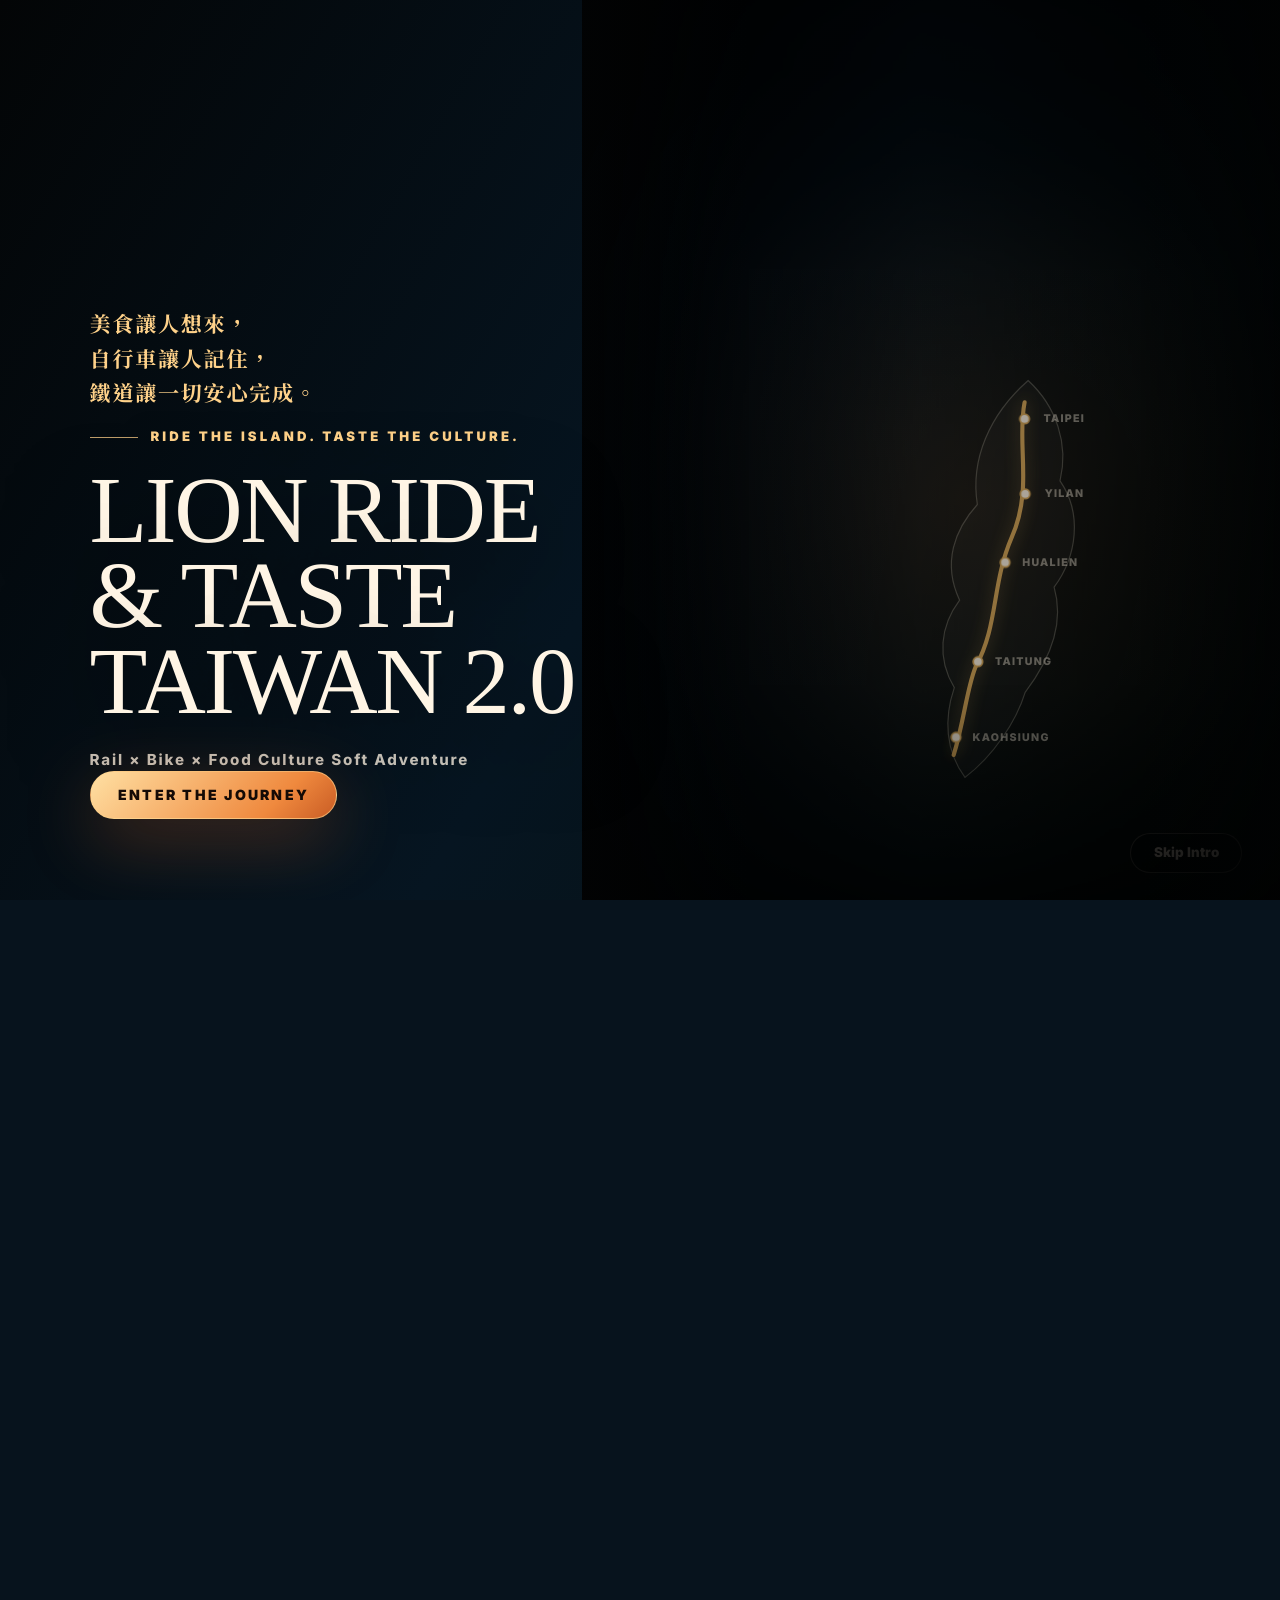
==== commit 784694dc: "Add files via upload 試試" ====
--- a/index.html
+++ b/index.html
@@ -3,896 +3,2289 @@
   <head>
     <meta charset="utf-8" />
     <meta name="viewport" content="width=device-width, initial-scale=1" />
-    <title>北美雄獅市場提案 | Lion Travel North America Proposal</title>
+    <title>LION RIDE & TASTE TAIWAN 2.0 | Rail × Bike × Food Culture</title>
     <meta
       name="description"
-      content="A bilingual company profile for Lion Travel North America."
+      content="LION RIDE & TASTE TAIWAN 2.0 is a Taiwan inbound soft adventure proposal for North American travelers, built around rail, bike, food culture, and CRM."
     />
     <link rel="preconnect" href="https://images.unsplash.com" />
-    <link rel="stylesheet" href="./styles.css?v=20260615-blue-mp3" />
+
+    <link rel="preconnect" href="https://fonts.googleapis.com" />
+    <link rel="preconnect" href="https://fonts.gstatic.com" crossorigin />
+    <link href="https://fonts.googleapis.com/css2?family=Cinzel:wght@400;700;900&family=Inter:wght@300;400;600;900&family=Noto+Sans+TC:wght@300;400;700;900&family=Noto+Serif+TC:wght@300;500;700;900&display=swap" rel="stylesheet" />
+    <script src="https://cdn.tailwindcss.com"></script>
+    <script>
+      tailwind.config = {
+        theme: { extend: {
+          colors: { 'lion-accent':'#e0b876','lion-dark':'#030303','lion-surface':'#0a0a0a' },
+          fontFamily: { 'sans':['Inter','Noto Sans TC','sans-serif'],'serif':['Noto Serif TC','serif'],'display':['Cinzel','serif'] }
+        }}
+      };
+    </script>
+    <link rel="stylesheet" href="./styles.css?v=20260620-cold-scenes" />
+    <style id="film-trailer-style">
+      html, body { background: #050607; }
+      body.intro-active { overflow: hidden !important; }
+      body.intro-active .site-header,
+      body.intro-active main,
+      body.intro-active footer { visibility: hidden !important; }
+
+      .cold-open.film-trailer-open {
+        position: fixed !important;
+        inset: 0 !important;
+        z-index: 2147483000 !important;
+        width: 100vw !important;
+        height: 100svh !important;
+        overflow: hidden !important;
+        isolation: isolate !important;
+        display: block !important;
+        color: #fff5e5 !important;
+        background:
+          radial-gradient(circle at 76% 56%, rgba(237, 143, 67, .16), transparent 28vw),
+          linear-gradient(120deg, #030506 0%, #061521 52%, #07110d 100%) !important;
+        font-family: Inter, "Noto Sans TC", system-ui, sans-serif !important;
+      }
+      .cold-open.film-trailer-open.entering {
+        opacity: 0 !important;
+        transition: opacity .62s ease !important;
+      }
+      .cold-open.film-trailer-open.hidden,
+      body.entered .cold-open.film-trailer-open {
+        display: none !important;
+        visibility: hidden !important;
+        pointer-events: none !important;
+      }
+      .cold-open.film-trailer-open *,
+      .cold-open.film-trailer-open *::before,
+      .cold-open.film-trailer-open *::after { box-sizing: border-box !important; }
+      .cold-open.film-trailer-open::before,
+      .cold-open.film-trailer-open::after {
+        content: none !important;
+        display: none !important;
+      }
+
+      .trailer-visuals {
+        position: absolute !important;
+        z-index: 1 !important;
+        inset: 0 0 0 42% !important;
+        overflow: hidden !important;
+        pointer-events: none !important;
+        opacity: 0;
+        transform: translateX(22px) scale(1.012);
+        animation: posterVisualIn 1.25s cubic-bezier(.2,.82,.2,1) .24s forwards;
+      }
+      .trailer-visuals::before {
+        content: "" !important;
+        position: absolute !important;
+        inset: -10% -18% -10% -20% !important;
+        z-index: 0 !important;
+        background:
+          radial-gradient(circle at 70% 58%, rgba(255, 160, 86, .28), transparent 24vw),
+          linear-gradient(90deg, rgba(3,5,6,.82), rgba(3,5,6,.18) 24%, transparent 66%),
+          url("./assets/visuals/taiwan-rail.jpg") center / cover no-repeat !important;
+        filter: saturate(1.08) contrast(1.08) brightness(.9) !important;
+        transform: scale(1.08);
+        animation: slowPosterPush 13s ease-out forwards;
+      }
+      .trailer-visuals::after {
+        content: "" !important;
+        position: absolute !important;
+        inset: 0 !important;
+        z-index: 20 !important;
+        background:
+          linear-gradient(90deg, #030506 0%, rgba(3,5,6,.54) 4%, rgba(3,5,6,0) 30%, rgba(3,5,6,0) 80%, rgba(3,5,6,.42) 100%),
+          linear-gradient(180deg, rgba(0,0,0,.48) 0%, transparent 24%, transparent 76%, rgba(0,0,0,.58) 100%) !important;
+        box-shadow: inset 0 0 90px rgba(0,0,0,.5) !important;
+      }
+      .trailer-visuals .shot {
+        position: absolute !important;
+        display: block !important;
+        background-position: center !important;
+        background-size: cover !important;
+        background-repeat: no-repeat !important;
+        border: 1px solid rgba(255, 245, 229, .18) !important;
+        box-shadow: 0 34px 120px rgba(0,0,0,.45) !important;
+        overflow: hidden !important;
+        opacity: 0;
+        transform: translateY(18px) scale(1.03);
+        animation: posterLayerIn .9s cubic-bezier(.2,.82,.2,1) forwards;
+      }
+      .trailer-visuals .shot::before {
+        content: "" !important;
+        position: absolute !important;
+        inset: 0 !important;
+        z-index: 2 !important;
+        background:
+          linear-gradient(180deg, transparent 42%, rgba(0,0,0,.46) 100%),
+          linear-gradient(90deg, rgba(0,0,0,.18), transparent 58%) !important;
+        pointer-events: none !important;
+      }
+      .shot-east-coast {
+        z-index: 1 !important;
+        inset: 0 !important;
+        border: 0 !important;
+        opacity: 1 !important;
+        transform: none !important;
+        box-shadow: none !important;
+        background: none !important;
+        animation: none !important;
+      }
+      .shot-train-window {
+        z-index: 4 !important;
+        top: 6% !important;
+        right: 3.4% !important;
+        width: min(690px, 52vw) !important;
+        height: min(285px, 26vh) !important;
+        border-radius: 30px !important;
+        background-image:
+          linear-gradient(90deg, rgba(0,0,0,.04), rgba(0,0,0,.5)),
+          url("./assets/visuals/taiwan-train-coast.jpg") !important;
+        background-position: center 50% !important;
+        filter: brightness(1.18) contrast(1.08) saturate(1.08) !important;
+        animation-delay: .65s !important;
+      }
+      .shot-train-window::after {
+        content: "" !important;
+        position: absolute !important;
+        inset: 0 !important;
+        z-index: 3 !important;
+        background: linear-gradient(90deg,
+          transparent 0 14%, rgba(255,222,153,.76) 16% 18%, transparent 20% 33%,
+          rgba(255,222,153,.52) 35% 39%, transparent 42% 58%,
+          rgba(255,222,153,.34) 61% 64%, transparent 67% 100%) !important;
+        mix-blend-mode: screen !important;
+        opacity: .7 !important;
+        transform: translateX(-34%);
+        animation: gentleWindowSweep 5.8s cubic-bezier(.18,.84,.22,1) 1.05s forwards;
+      }
+      .shot-bike-closeup {
+        z-index: 6 !important;
+        top: 24% !important;
+        right: 0.5% !important;
+        width: min(500px, 35vw) !important;
+        height: min(535px, 50vh) !important;
+        border-radius: 34px !important;
+        background-image:
+          linear-gradient(180deg, rgba(0,0,0,0), rgba(0,0,0,.48)),
+          url("./assets/visuals/taiwan-bike.jpg") !important;
+        background-position: center 56% !important;
+        filter: brightness(1.22) contrast(1.1) saturate(1.12) !important;
+        box-shadow:
+          0 44px 130px rgba(0,0,0,.58),
+          0 0 80px rgba(255,210,138,.14) !important;
+        animation-delay: .95s !important;
+      }
+      .shot-bike-closeup::after {
+        content: "BIKE CREATES MEMORY" !important;
+        position: absolute !important;
+        left: 20px !important;
+        bottom: 18px !important;
+        z-index: 4 !important;
+        color: #fff5e5 !important;
+        font: 900 .78rem/1 Inter, system-ui, sans-serif !important;
+        letter-spacing: .16em !important;
+        text-shadow: 0 10px 28px rgba(0,0,0,.6) !important;
+      }
+      .shot-food-culture {
+        z-index: 9 !important;
+        left: clamp(18px, 6vw, 92px) !important;
+        bottom: clamp(40px, 6.5vh, 74px) !important;
+        width: min(760px, 54vw) !important;
+        height: min(340px, 32vh) !important;
+        border-radius: 36px !important;
+        border-color: rgba(255, 194, 113, .42) !important;
+        background-image:
+          linear-gradient(180deg, rgba(35,16,4,0), rgba(23,11,4,.42)),
+          url("./assets/visuals/taiwan-food.jpg"),
+          url("./assets/visuals/taiwan-food.jpg") !important;
+        background-position: center 54% !important;
+        filter: brightness(1.2) contrast(1.08) saturate(1.2) !important;
+        box-shadow:
+          0 46px 150px rgba(0,0,0,.58),
+          0 0 110px rgba(239, 147, 75, .34) !important;
+        animation-delay: 1.25s !important;
+      }
+      .shot-food-culture::after {
+        content: "FOOD CREATES DESIRE" !important;
+        position: absolute !important;
+        left: 24px !important;
+        bottom: 20px !important;
+        z-index: 4 !important;
+        color: #ffd28a !important;
+        font: 950 .82rem/1 Inter, system-ui, sans-serif !important;
+        letter-spacing: .16em !important;
+        text-shadow: 0 10px 30px rgba(0,0,0,.75) !important;
+      }
+      .taiwan-route-trace {
+        position: absolute !important;
+        z-index: 12 !important;
+        right: clamp(24px, 6.5vw, 106px) !important;
+        bottom: clamp(30px, 5.5vh, 62px) !important;
+        width: min(280px, 20vw) !important;
+        height: auto !important;
+        opacity: 0;
+        transform: translateY(12px) scale(.95);
+        filter: drop-shadow(0 20px 70px rgba(0,0,0,.45)) !important;
+        animation: routePosterIn .7s cubic-bezier(.2,.82,.2,1) 1.9s forwards;
+      }
+      .taiwan-route-trace .island {
+        fill: rgba(255,245,229,.035) !important;
+        stroke: rgba(255,245,229,.26) !important;
+        stroke-width: 2 !important;
+      }
+      .taiwan-route-trace .route {
+        fill: none !important;
+        stroke: #d9a857 !important;
+        stroke-width: 7 !important;
+        stroke-linecap: round !important;
+        stroke-linejoin: round !important;
+        stroke-dasharray: 720 !important;
+        stroke-dashoffset: 720;
+        filter: drop-shadow(0 0 13px rgba(217,168,87,.44)) !important;
+        animation: posterRouteDraw 2.4s cubic-bezier(.18,.84,.22,1) 2.05s forwards;
+      }
+      .taiwan-route-trace .node {
+        fill: #fff5e5 !important;
+        stroke: #d9a857 !important;
+        stroke-width: 3 !important;
+        opacity: 0;
+        animation: nodePop .32s ease forwards;
+      }
+      .taiwan-route-trace .n1 { animation-delay: 2.35s !important; }
+      .taiwan-route-trace .n2 { animation-delay: 2.65s !important; }
+      .taiwan-route-trace .n3 { animation-delay: 2.95s !important; }
+      .taiwan-route-trace .n4 { animation-delay: 3.25s !important; }
+      .taiwan-route-trace .n5 { animation-delay: 3.55s !important; }
+      .taiwan-route-trace text {
+        fill: rgba(255,245,229,.72) !important;
+        font: 850 18px/1 Inter, system-ui, sans-serif !important;
+        letter-spacing: .12em !important;
+        opacity: 0;
+        animation: mapTextIn .5s ease 3.15s forwards;
+      }
+      .film-vignette {
+        position: absolute !important;
+        inset: 0 !important;
+        z-index: 30 !important;
+        pointer-events: none !important;
+        background:
+          linear-gradient(90deg, rgba(3,5,6,.58), transparent 24%, transparent 80%, rgba(3,5,6,.28)),
+          linear-gradient(180deg, rgba(0,0,0,.48) 0 8%, transparent 30% 76%, rgba(0,0,0,.5) 100%) !important;
+      }
+
+      .trailer-caption {
+        position: absolute !important;
+        z-index: 44 !important;
+        left: clamp(26px, 6vw, 96px) !important;
+        top: clamp(84px, 13vh, 132px) !important;
+        width: min(590px, 34vw) !important;
+        pointer-events: none !important;
+      }
+      .trailer-caption .line {
+        position: relative !important;
+        inset: auto !important;
+        display: block !important;
+        margin: 0 0 .42rem !important;
+        color: rgba(255, 245, 229, .74) !important;
+        font-family: "Noto Serif TC", "Songti TC", serif !important;
+        font-size: clamp(1.05rem, 1.32vw, 1.55rem) !important;
+        line-height: 1.55 !important;
+        letter-spacing: .03em !important;
+        text-shadow: 0 18px 48px rgba(0,0,0,.72) !important;
+        opacity: 0;
+        transform: translateY(14px);
+        animation: captionLineIn .72s cubic-bezier(.2,.82,.2,1) forwards;
+      }
+      .trailer-caption .l1 { animation-delay: .45s !important; }
+      .trailer-caption .l2 { animation-delay: .68s !important; }
+      .trailer-caption .l3 { animation-delay: .94s !important; color: #ffd28a !important; }
+      .trailer-caption .l4 { animation-delay: 1.2s !important; }
+      .trailer-caption .l5 { display: none !important; }
+
+      .trailer-title {
+        position: absolute !important;
+        z-index: 46 !important;
+        left: clamp(26px, 6vw, 96px) !important;
+        bottom: clamp(34px, 6.4vh, 70px) !important;
+        width: min(720px, 40vw) !important;
+        pointer-events: auto !important;
+        opacity: 0;
+        transform: translateY(24px);
+        animation: titlePosterIn .9s cubic-bezier(.2,.82,.2,1) 1.8s forwards;
+      }
+      .trailer-title span {
+        display: inline-flex !important;
+        align-items: center !important;
+        gap: .8rem !important;
+        margin: 0 0 1rem !important;
+        color: #ffd28a !important;
+        font: 900 .82rem/1 Inter, system-ui, sans-serif !important;
+        letter-spacing: .24em !important;
+        text-transform: uppercase !important;
+        text-shadow: 0 10px 30px rgba(0,0,0,.5) !important;
+      }
+      .trailer-title span::before {
+        content: "" !important;
+        width: 48px !important;
+        height: 1px !important;
+        background: rgba(255,210,138,.74) !important;
+      }
+      .trailer-title h1 {
+        margin: 0 !important;
+        color: #fff5e5 !important;
+        font-family: Georgia, "Times New Roman", "Noto Serif TC", serif !important;
+        font-size: clamp(3rem, 4.85vw, 7.1rem) !important;
+        line-height: .9 !important;
+        letter-spacing: -.025em !important;
+        text-transform: uppercase !important;
+        text-shadow: 0 30px 90px rgba(0,0,0,.76) !important;
+      }
+      .trailer-title p {
+        margin: .8rem 0 0 !important;
+        color: rgba(255,245,229,.76) !important;
+        font: 750 clamp(.95rem, 1.05vw, 1.18rem)/1.45 Inter, system-ui, sans-serif !important;
+        letter-spacing: .12em !important;
+      }
+      .trailer-title strong {
+        display: block !important;
+        margin: .82rem 0 1.08rem !important;
+        color: #ffd28a !important;
+        font-family: "Noto Serif TC", "Songti TC", serif !important;
+        font-size: clamp(1.15rem, 1.5vw, 2rem) !important;
+        line-height: 1.42 !important;
+        letter-spacing: .03em !important;
+      }
+      #enter-journey {
+        appearance: none !important;
+        border: 1px solid rgba(255, 210, 138, .62) !important;
+        border-radius: 999px !important;
+        padding: 1rem 1.7rem !important;
+        color: #140a05 !important;
+        background: linear-gradient(135deg, #ffe0a3, #ef893e 74%, #c95c24) !important;
+        box-shadow: 0 20px 70px rgba(232,111,44,.3) !important;
+        font: 950 .88rem/1 Inter, system-ui, sans-serif !important;
+        letter-spacing: .16em !important;
+        text-transform: uppercase !important;
+        cursor: pointer !important;
+      }
+      .cold-open.film-trailer-open .skip-intro {
+        position: absolute !important;
+        z-index: 60 !important;
+        right: clamp(18px, 3vw, 44px) !important;
+        bottom: clamp(18px, 3vh, 34px) !important;
+        min-width: 112px !important;
+        border: 1px solid rgba(255,245,229,.28) !important;
+        border-radius: 999px !important;
+        padding: .76rem 1.04rem !important;
+        color: rgba(255,245,229,.84) !important;
+        background: rgba(6, 11, 12, .58) !important;
+        backdrop-filter: blur(12px) !important;
+        font: 850 .84rem/1 Inter, system-ui, sans-serif !important;
+        cursor: pointer !important;
+      }
+
+      @keyframes posterVisualIn { to { opacity: 1; transform: translateX(0) scale(1); } }
+      @keyframes slowPosterPush { to { transform: scale(1.02); } }
+      @keyframes posterLayerIn { to { opacity: 1; transform: translateY(0) scale(1); } }
+      @keyframes gentleWindowSweep { to { transform: translateX(30%); opacity: .45; } }
+      @keyframes routePosterIn { to { opacity: .74; transform: translateY(0) scale(1); } }
+      @keyframes posterRouteDraw { to { stroke-dashoffset: 0; } }
+      @keyframes nodePop { to { opacity: 1; transform: scale(1); } }
+      @keyframes mapTextIn { to { opacity: .72; } }
+      @keyframes captionLineIn { to { opacity: 1; transform: translateY(0); } }
+      @keyframes titlePosterIn { to { opacity: 1; transform: translateY(0); } }
+
+      @media (max-width: 1024px) {
+        .trailer-visuals { inset: 0 !important; opacity: .76; }
+        .trailer-visuals::after { background: linear-gradient(90deg, rgba(3,5,6,.78), rgba(3,5,6,.34)), linear-gradient(180deg, rgba(0,0,0,.8), transparent 48%, rgba(0,0,0,.84)) !important; }
+        .shot-train-window { width: 58vw !important; right: 5vw !important; height: 20vh !important; }
+        .shot-bike-closeup { width: 38vw !important; height: 34vh !important; top: 32% !important; }
+        .shot-food-culture { width: 56vw !important; height: 24vh !important; left: 8vw !important; bottom: 8vh !important; }
+        .taiwan-route-trace { display: none !important; }
+        .trailer-caption { left: 22px !important; right: 22px !important; top: 16vh !important; width: auto !important; }
+        .trailer-caption .line { font-size: clamp(1.35rem, 6.2vw, 2.65rem) !important; }
+        .trailer-title { left: 22px !important; right: 22px !important; bottom: 7vh !important; width: auto !important; }
+        .trailer-title h1 { font-size: clamp(3rem, 14vw, 5.6rem) !important; }
+      }
+
+      /* Restore the requested reference composition for the cold-open right stage. */
+      .cold-open.film-trailer-open .trailer-visuals {
+        inset: 0 0 0 45.5% !important;
+        opacity: 1 !important;
+        transform: none !important;
+        animation: none !important;
+      }
+      .cold-open.film-trailer-open .trailer-visuals::before {
+        inset: -2% -2% -2% -1% !important;
+        z-index: 1 !important;
+        background: url("./assets/visuals/hero-right-restore.png") center / contain no-repeat !important;
+        filter: none !important;
+        transform: none !important;
+        animation: none !important;
+      }
+      .cold-open.film-trailer-open .trailer-visuals::after {
+        z-index: 3 !important;
+        background:
+          linear-gradient(90deg, rgba(3,5,6,.72), rgba(3,5,6,.18) 18%, rgba(3,5,6,0) 58%, rgba(3,5,6,.2) 100%),
+          linear-gradient(180deg, rgba(0,0,0,.18), transparent 48%, rgba(0,0,0,.2)) !important;
+        box-shadow: inset 0 0 70px rgba(0,0,0,.42) !important;
+      }
+      .cold-open.film-trailer-open .trailer-visuals .shot,
+      .cold-open.film-trailer-open .taiwan-route-trace {
+        display: none !important;
+      }
+
+      @media (max-width: 1024px) {
+        .cold-open.film-trailer-open .trailer-visuals {
+          inset: 0 !important;
+          opacity: .5 !important;
+        }
+      }
+
+      /* Montage cold open: Rail -> Bike -> Taste, then reveal the existing title stage. */
+      .montage-container {
+        position: absolute !important;
+        inset: 0 !important;
+        z-index: 100 !important;
+        overflow: hidden !important;
+        background: #000 !important;
+        opacity: 0 !important;
+        pointer-events: none !important;
+        transition: opacity .2s ease !important;
+      }
+      body.montage-ready .montage-container {
+        opacity: 1 !important;
+        animation: hideMontage .18s ease 6.1s forwards !important;
+      }
+      @keyframes hideMontage { to { opacity: 0; visibility: hidden; } }
+
+      .m-layer {
+        position: absolute !important;
+        inset: -10% !important;
+        width: 120% !important;
+        height: 120% !important;
+        object-fit: cover !important;
+        opacity: 0;
+        pointer-events: none !important;
+        filter: brightness(.88) contrast(1.16) saturate(1.08) !important;
+      }
+      body.montage-ready .m-train {
+        z-index: 2 !important;
+        transform-origin: 50% 62% !important;
+        animation: trainZoom 3s cubic-bezier(.6,.05,.15,1) forwards !important;
+      }
+      body.montage-ready .m-bike {
+        z-index: 3 !important;
+        animation: bikePan 1.2s cubic-bezier(.1,.9,.2,1) 3s forwards !important;
+      }
+      body.montage-ready .m-food1 { z-index: 4 !important; animation: foodSnap .6s cubic-bezier(.1,.9,.2,1) 4.2s forwards !important; }
+      body.montage-ready .m-food2 { z-index: 5 !important; animation: foodSnap .6s cubic-bezier(.1,.9,.2,1) 4.8s forwards !important; }
+      body.montage-ready .m-food3 { z-index: 6 !important; animation: foodSnapMain .6s cubic-bezier(.1,.9,.2,1) 5.4s forwards !important; }
+
+      @keyframes trainZoom {
+        0% { transform: scale(1); filter: brightness(.82) contrast(1.18) saturate(1.08); }
+        80% { transform: scale(1.55); filter: brightness(1.05) contrast(1.2) saturate(1.08); }
+        98% { opacity: 1; transform: scale(3.4); filter: brightness(1.9) blur(2px); }
+        100% { opacity: 0; transform: scale(4.4); filter: brightness(2.8) blur(5px); }
+      }
+      @keyframes bikePan {
+        0% { opacity: 1; transform: translateX(10%) scale(1.12); filter: blur(10px) brightness(1.35) contrast(1.12); }
+        15% { opacity: 1; transform: translateX(0) scale(1.05); filter: blur(0) brightness(1.04) contrast(1.12); }
+        99% { opacity: 1; transform: translateX(-5%) scale(1.05); }
+        100% { opacity: 0; }
+      }
+      @keyframes foodSnap {
+        0% { opacity: 1; transform: scale(1.5); filter: blur(10px) brightness(1.35) contrast(1.05) saturate(1.16); }
+        15% { opacity: 1; transform: scale(1); filter: blur(0) brightness(1.02) contrast(1.05) saturate(1.18); }
+        99% { opacity: 1; transform: scale(1.02); }
+        100% { opacity: 0; }
+      }
+      @keyframes foodSnapMain {
+        0% { opacity: 1; transform: scale(1.5); filter: blur(10px) brightness(1.35) contrast(1.05) saturate(1.18); }
+        10% { opacity: 1; transform: scale(1); filter: blur(0) brightness(1.03) contrast(1.05) saturate(1.22); }
+        99% { opacity: 1; transform: scale(1.05); filter: brightness(1.02); }
+        100% { opacity: 0; filter: brightness(2.6); }
+      }
+
+      .strobe {
+        position: absolute !important;
+        inset: 0 !important;
+        z-index: 10 !important;
+        opacity: 0 !important;
+        pointer-events: none !important;
+        background: #fff !important;
+        mix-blend-mode: overlay !important;
+      }
+      body.montage-ready .s1 { animation: flash .15s ease-out 3s !important; mix-blend-mode: normal !important; }
+      body.montage-ready .s2 { background: #d66f35 !important; mix-blend-mode: color-dodge !important; animation: flash .15s ease-out 4.2s !important; }
+      body.montage-ready .s3 { animation: flash .15s ease-out 4.8s !important; }
+      body.montage-ready .s4 { background: #fff !important; mix-blend-mode: normal !important; animation: flash .15s ease-out 5.4s !important; }
+      .supernova {
+        position: absolute !important;
+        inset: 0 !important;
+        z-index: 9999 !important;
+        background: #fff !important;
+        opacity: 0 !important;
+        pointer-events: none !important;
+      }
+      body.montage-ready .supernova { animation: nukeExplosion 1.5s cubic-bezier(.1,.9,.2,1) 6s forwards !important; }
+      @keyframes flash { 0% { opacity: 1; } 100% { opacity: 0; } }
+      @keyframes nukeExplosion {
+        0% { opacity: 1; filter: brightness(5); }
+        20% { opacity: 1; background: #fff; filter: brightness(1); }
+        100% { opacity: 0; background: transparent; }
+      }
+
+      .montage-text {
+        position: absolute !important;
+        inset: 0 !important;
+        z-index: 15 !important;
+        display: flex !important;
+        align-items: center !important;
+        justify-content: center !important;
+        pointer-events: none !important;
+      }
+      .montage-text h2 {
+        position: absolute !important;
+        margin: 0 !important;
+        text-align: center !important;
+        color: rgba(255,255,255,.96) !important;
+        line-height: 1.1 !important;
+        white-space: nowrap !important;
+        opacity: 0;
+        text-shadow: 0 4px 24px rgba(0,0,0,.9) !important;
+      }
+      .tx-1, .tx-2 {
+        font-family: "Noto Serif TC", serif !important;
+        font-size: clamp(1.4rem, 2.5vw, 2.2rem) !important;
+        font-weight: 500 !important;
+        letter-spacing: .1em !important;
+      }
+      body.montage-ready .tx-1 { animation: cinematicText 1s cubic-bezier(.2,.8,.2,1) .3s forwards !important; }
+      body.montage-ready .tx-2 { animation: cinematicText 1s cubic-bezier(.2,.8,.2,1) 1.5s forwards !important; }
+      .tx-3, .tx-4, .tx-5, .tx-6 {
+        font-size: clamp(2.5rem, 5vw, 4rem) !important;
+        font-weight: 900 !important;
+        letter-spacing: .2em !important;
+      }
+      body.montage-ready .tx-3 { animation: brutalSlam .6s cubic-bezier(.1,.9,.2,1) 3.1s forwards !important; }
+      body.montage-ready .tx-4 { animation: brutalSlam .4s cubic-bezier(.1,.9,.2,1) 4.3s forwards !important; }
+      body.montage-ready .tx-5 { animation: brutalSlam .4s cubic-bezier(.1,.9,.2,1) 4.9s forwards !important; }
+      body.montage-ready .tx-6 { text-shadow: 0 0 20px rgba(214,111,53,.62) !important; animation: brutalSlam .6s cubic-bezier(.1,.9,.2,1) 5.5s forwards !important; }
+
+      @keyframes cinematicText {
+        0% { opacity: 0; transform: translateY(10px); filter: blur(5px); letter-spacing: .05em; }
+        15% { opacity: 1; filter: blur(0); transform: translateY(0); letter-spacing: .15em; }
+        85% { opacity: 1; transform: translateY(-5px); letter-spacing: .2em; }
+        100% { opacity: 0; filter: blur(5px); transform: translateY(-10px); }
+      }
+      @keyframes brutalSlam {
+        0% { opacity: 0; transform: scale(1.5); filter: blur(10px); }
+        15% { opacity: 1; transform: scale(1); filter: blur(0); }
+        85% { opacity: 1; transform: scale(1.05); }
+        100% { opacity: 0; filter: blur(5px); transform: scale(.9); }
+      }
+
+      .letterbox {
+        position: absolute !important;
+        left: 0 !important;
+        right: 0 !important;
+        height: 50vh !important;
+        background: #050607 !important;
+        z-index: 50 !important;
+        pointer-events: none !important;
+      }
+      .lb-top { top: 0 !important; transform-origin: top !important; }
+      .lb-bottom { bottom: 0 !important; transform-origin: bottom !important; }
+      body.montage-ready .lb-top { animation: openTop 1.2s cubic-bezier(.7,0,.3,1) 6s forwards !important; }
+      body.montage-ready .lb-bottom { animation: openBottom 1.2s cubic-bezier(.7,0,.3,1) 6s forwards !important; }
+      @keyframes openTop { to { transform: scaleY(0); } }
+      @keyframes openBottom { to { transform: scaleY(0); } }
+
+      /* Make the montage read as multiple clear shots, not one static image. */
+      body.montage-ready .montage-container {
+        animation: hideMontage .18s ease 8.45s forwards !important;
+      }
+      body.montage-ready .m-train {
+        animation: montageTrain 8.45s cubic-bezier(.2,.8,.2,1) forwards !important;
+      }
+      body.montage-ready .m-bike {
+        animation: montageBike 8.45s cubic-bezier(.2,.8,.2,1) forwards !important;
+      }
+      body.montage-ready .m-food1 {
+        animation: montageFoodOne 8.45s cubic-bezier(.2,.8,.2,1) forwards !important;
+      }
+      body.montage-ready .m-food2 {
+        animation: montageFoodTwo 8.45s cubic-bezier(.2,.8,.2,1) forwards !important;
+      }
+      body.montage-ready .m-food3 {
+        animation: montageFoodThree 8.45s cubic-bezier(.2,.8,.2,1) forwards !important;
+      }
+      body.montage-ready .s1 { animation: flash .18s ease-out 2.55s !important; mix-blend-mode: normal !important; }
+      body.montage-ready .s2 { background: #d66f35 !important; mix-blend-mode: color-dodge !important; animation: flash .18s ease-out 4.35s !important; }
+      body.montage-ready .s3 { animation: flash .16s ease-out 5.65s !important; }
+      body.montage-ready .s4 { background: #fff !important; mix-blend-mode: normal !important; animation: flash .18s ease-out 6.95s !important; }
+      body.montage-ready .supernova {
+        animation: nukeExplosion 1.2s cubic-bezier(.1,.9,.2,1) 8.15s forwards !important;
+      }
+      body.montage-ready .lb-top,
+      body.montage-ready .lb-bottom {
+        animation-duration: 1.05s !important;
+        animation-delay: 8.1s !important;
+      }
+      body.montage-ready .tx-1 { animation: cinematicText 1.2s cubic-bezier(.2,.8,.2,1) .35s forwards !important; }
+      body.montage-ready .tx-2 { animation: cinematicText 1.2s cubic-bezier(.2,.8,.2,1) 1.55s forwards !important; }
+      body.montage-ready .tx-3 { animation: brutalSlam .75s cubic-bezier(.1,.9,.2,1) 2.8s forwards !important; }
+      body.montage-ready .tx-4 { animation: brutalSlam .62s cubic-bezier(.1,.9,.2,1) 4.55s forwards !important; }
+      body.montage-ready .tx-5 { animation: brutalSlam .62s cubic-bezier(.1,.9,.2,1) 5.9s forwards !important; }
+      body.montage-ready .tx-6 { animation: brutalSlam .72s cubic-bezier(.1,.9,.2,1) 7.18s forwards !important; }
+
+      @keyframes montageTrain {
+        0% { opacity: 1; transform: scale(1); filter: brightness(.76) contrast(1.18) saturate(1.08); }
+        25% { opacity: 1; transform: scale(1.18); filter: brightness(1.05) contrast(1.22) saturate(1.1); }
+        31% { opacity: 0; transform: scale(1.7); filter: brightness(2.4) blur(4px); }
+        100% { opacity: 0; transform: scale(1.7); }
+      }
+      @keyframes montageBike {
+        0%, 30% { opacity: 0; transform: translateX(12%) scale(1.1); filter: blur(8px) brightness(1.2); }
+        34% { opacity: 1; transform: translateX(0) scale(1.04); filter: blur(0) brightness(1.02) contrast(1.12); }
+        47% { opacity: 1; transform: translateX(-4%) scale(1.08); }
+        52%, 100% { opacity: 0; transform: translateX(-8%) scale(1.15); filter: blur(3px) brightness(1.6); }
+      }
+      @keyframes montageFoodOne {
+        0%, 50% { opacity: 0; transform: scale(1.32); filter: blur(8px) brightness(1.28); }
+        54% { opacity: 1; transform: scale(1); filter: blur(0) brightness(1.05) saturate(1.18); }
+        62% { opacity: 1; transform: scale(1.05); }
+        66%, 100% { opacity: 0; transform: scale(1.14); filter: blur(3px) brightness(1.55); }
+      }
+      @keyframes montageFoodTwo {
+        0%, 64% { opacity: 0; transform: scale(1.28); filter: blur(8px) brightness(1.25); }
+        68% { opacity: 1; transform: scale(1); filter: blur(0) brightness(1.04) saturate(1.16); }
+        76% { opacity: 1; transform: scale(1.05); }
+        80%, 100% { opacity: 0; transform: scale(1.12); filter: blur(3px) brightness(1.55); }
+      }
+      @keyframes montageFoodThree {
+        0%, 78% { opacity: 0; transform: scale(1.28); filter: blur(8px) brightness(1.25); }
+        82% { opacity: 1; transform: scale(1); filter: blur(0) brightness(1.08) saturate(1.2); }
+        94% { opacity: 1; transform: scale(1.06); }
+        100% { opacity: 0; transform: scale(1.25); filter: brightness(2.4) blur(4px); }
+      }
+
+      /* Final montage timing: only Rail uses the heavy zoom; Bike pans; Food snaps. */
+      body.montage-ready .montage-container {
+        animation: hideMontage .18s ease 6.1s forwards !important;
+      }
+      body.montage-ready .m-train {
+        animation: trainZoom 3s cubic-bezier(.6,.05,.15,1) forwards !important;
+      }
+      body.montage-ready .m-bike {
+        animation: bikePan 1.2s cubic-bezier(.1,.9,.2,1) 3s forwards !important;
+      }
+      body.montage-ready .m-food1 {
+        animation: foodSnap .6s cubic-bezier(.1,.9,.2,1) 4.2s forwards !important;
+      }
+      body.montage-ready .m-food2 {
+        animation: foodSnap .6s cubic-bezier(.1,.9,.2,1) 4.8s forwards !important;
+      }
+      body.montage-ready .m-food3 {
+        animation: foodSnapMain .6s cubic-bezier(.1,.9,.2,1) 5.4s forwards !important;
+      }
+      body.montage-ready .s1 { animation: flash .15s ease-out 3s !important; mix-blend-mode: normal !important; }
+      body.montage-ready .s2 { background: #d66f35 !important; mix-blend-mode: color-dodge !important; animation: flash .15s ease-out 4.2s !important; }
+      body.montage-ready .s3 { animation: flash .15s ease-out 4.8s !important; }
+      body.montage-ready .s4 { background: #fff !important; mix-blend-mode: normal !important; animation: flash .15s ease-out 5.4s !important; }
+      body.montage-ready .supernova {
+        animation: nukeExplosion 1.5s cubic-bezier(.1,.9,.2,1) 6s forwards !important;
+      }
+      body.montage-ready .lb-top,
+      body.montage-ready .lb-bottom {
+        animation-duration: 1.2s !important;
+        animation-delay: 6s !important;
+      }
+      body.montage-ready .tx-1 { animation: cinematicText 1s cubic-bezier(.2,.8,.2,1) .3s forwards !important; }
+      body.montage-ready .tx-2 { animation: cinematicText 1s cubic-bezier(.2,.8,.2,1) 1.5s forwards !important; }
+      body.montage-ready .tx-3 { animation: brutalSlam .6s cubic-bezier(.1,.9,.2,1) 3.1s forwards !important; }
+      body.montage-ready .tx-4 { animation: brutalSlam .4s cubic-bezier(.1,.9,.2,1) 4.3s forwards !important; }
+      body.montage-ready .tx-5 { animation: brutalSlam .4s cubic-bezier(.1,.9,.2,1) 4.9s forwards !important; }
+      body.montage-ready .tx-6 { animation: brutalSlam .6s cubic-bezier(.1,.9,.2,1) 5.5s forwards !important; }
+
+      .cold-open.film-trailer-open .montage-container {
+        z-index: 500 !important;
+      }
+      .cold-open.film-trailer-open .m-layer {
+        inset: -10% !important;
+        width: 120% !important;
+        height: 120% !important;
+        object-fit: cover !important;
+        object-position: center center !important;
+      }
+      .cold-open.film-trailer-open .m-train {
+        object-position: 62% 54% !important;
+      }
+      .cold-open.film-trailer-open .m-bike {
+        object-position: center 54% !important;
+      }
+      .cold-open.film-trailer-open .m-food1,
+      .cold-open.film-trailer-open .m-food2,
+      .cold-open.film-trailer-open .m-food3 {
+        object-position: center 50% !important;
+      }
+      .cold-open.film-trailer-open .montage-container::after {
+        content: "" !important;
+        position: absolute !important;
+        inset: 0 !important;
+        z-index: 9 !important;
+        pointer-events: none !important;
+        background:
+          linear-gradient(180deg, rgba(0,0,0,.34), transparent 28%, transparent 70%, rgba(0,0,0,.42)),
+          radial-gradient(circle at 50% 50%, transparent 0 46%, rgba(0,0,0,.42) 100%) !important;
+      }
+
+      /* Repair: Rail only appears in the opening rush. After Food, go cleanly to title. */
+      .cold-open.film-trailer-open .trailer-visuals {
+        display: none !important;
+      }
+      body.montage-ready .m-train {
+        transform-origin: 67% 55% !important;
+        animation: trainRushClean 3s cubic-bezier(.42,0,.12,1) forwards !important;
+      }
+      .cold-open.film-trailer-open .m-train {
+        object-position: 66% 54% !important;
+      }
+      @keyframes trainRushClean {
+        0% {
+          opacity: 1;
+          transform: scale(1.02) translateX(0);
+          filter: brightness(.84) contrast(1.16) saturate(1.08);
+        }
+        52% {
+          opacity: 1;
+          transform: scale(1.18) translateX(-1.4%);
+          filter: brightness(.96) contrast(1.18) saturate(1.08);
+        }
+        84% {
+          opacity: 1;
+          transform: scale(1.68) translateX(-4.5%);
+          filter: brightness(1.14) contrast(1.2) saturate(1.08);
+        }
+        100% {
+          opacity: 0;
+          transform: scale(2.18) translateX(-7%);
+          filter: brightness(2.15) blur(3px);
+        }
+      }
+
+      /* Final cold-open repair: 6 scenes + one title reveal, one caption at a time. */
+      .cold-open.film-trailer-open .strobe,
+      .cold-open.film-trailer-open .supernova {
+        display: none !important;
+        animation: none !important;
+      }
+      .cold-open.film-trailer-open .trailer-caption {
+        display: none !important;
+      }
+      .cold-open.film-trailer-open .montage-container {
+        display: block !important;
+        z-index: 900 !important;
+        opacity: 1 !important;
+        background:
+          linear-gradient(90deg, rgba(1,8,13,.82), rgba(1,8,13,.28) 48%, rgba(1,8,13,.55)),
+          url("./assets/visuals/intro-train-rush.png") center center / cover no-repeat,
+          #020607 !important;
+        animation: montageFinalOut .65s ease 12.75s forwards !important;
+      }
+      body.montage-ready .montage-container {
+        animation: montageFinalOut .65s ease 12.75s forwards !important;
+      }
+      .cold-open.film-trailer-open .montage-container::after {
+        z-index: 11 !important;
+        background:
+          linear-gradient(90deg, rgba(1,8,13,.88), rgba(1,8,13,.36) 45%, rgba(1,8,13,.58)),
+          linear-gradient(180deg, rgba(0,0,0,.45), transparent 24%, transparent 70%, rgba(0,0,0,.55)) !important;
+      }
+      .cold-open.film-trailer-open .m-layer {
+        position: absolute !important;
+        inset: 0 !important;
+        width: 100% !important;
+        height: 100% !important;
+        object-fit: cover !important;
+        opacity: 0;
+        transform: scale(1.04);
+        filter: brightness(.66) contrast(1.14) saturate(1.02);
+        animation: none !important;
+      }
+      .cold-open.film-trailer-open .m-train {
+        object-position: 64% 54% !important;
+        transform-origin: 66% 55% !important;
+      }
+      .cold-open.film-trailer-open .m-bike {
+        object-position: center 52% !important;
+      }
+      .cold-open.film-trailer-open .m-food1 {
+        object-position: center center !important;
+        filter: brightness(.74) contrast(1.16) saturate(1.12) !important;
+      }
+      .cold-open.film-trailer-open .m-food2,
+      .cold-open.film-trailer-open .m-food3 {
+        display: none !important;
+      }
+      body.montage-ready .m-train {
+        animation: sceneTrainFinal 13.6s linear forwards !important;
+      }
+      body.montage-ready .m-bike {
+        animation: sceneBikeFinal 13.6s linear forwards !important;
+      }
+      body.montage-ready .m-food1 {
+        animation: sceneFoodFinal 13.6s linear forwards !important;
+      }
+      .cold-open.film-trailer-open .trailer-visuals {
+        display: block !important;
+        z-index: 120 !important;
+        opacity: 0;
+        animation: routeStageFinal 13.6s linear forwards !important;
+      }
+      .cold-open.film-trailer-open .trailer-visuals::before {
+        background:
+          linear-gradient(90deg, rgba(2,8,12,.88), rgba(2,8,12,.4) 48%, rgba(2,8,12,.72)),
+          url("./assets/visuals/user-hero-design.png") center center / cover no-repeat !important;
+        filter: brightness(.68) contrast(1.08) saturate(1.04) !important;
+      }
+      .cold-open.film-trailer-open .trailer-visuals .shot {
+        display: none !important;
+      }
+      .cold-open.film-trailer-open .taiwan-route-trace {
+        display: block !important;
+        width: min(330px, 24vw) !important;
+        right: clamp(54px, 9vw, 150px) !important;
+        bottom: clamp(70px, 13vh, 150px) !important;
+        opacity: 0;
+        animation: routeTraceFinal 13.6s linear forwards !important;
+      }
+      .cold-open.film-trailer-open .montage-text {
+        position: absolute !important;
+        left: clamp(28px, 7vw, 112px) !important;
+        right: auto !important;
+        top: auto !important;
+        bottom: clamp(112px, 20vh, 210px) !important;
+        width: min(680px, 48vw) !important;
+        height: 170px !important;
+        z-index: 40 !important;
+        pointer-events: none !important;
+      }
+      .cold-open.film-trailer-open .montage-text h2 {
+        position: absolute !important;
+        inset: auto !important;
+        margin: 0 !important;
+        max-width: 100% !important;
+        font-family: "Noto Serif TC", "Songti TC", serif !important;
+        font-size: clamp(1.55rem, 2.45vw, 3.25rem) !important;
+        line-height: 1.55 !important;
+        letter-spacing: .04em !important;
+        font-weight: 500 !important;
+        color: rgba(255, 249, 236, .94) !important;
+        text-shadow: 0 12px 34px rgba(0,0,0,.62) !important;
+        opacity: 0;
+        transform: translateY(18px);
+        animation: none !important;
+        mix-blend-mode: normal !important;
+      }
+      .cold-open.film-trailer-open .tx-3,
+      .cold-open.film-trailer-open .tx-4,
+      .cold-open.film-trailer-open .tx-5 {
+        color: #ffd28a !important;
+      }
+      body.montage-ready .tx-1 { animation: sceneText1 13.6s linear forwards !important; }
+      body.montage-ready .tx-2 { animation: sceneText2 13.6s linear forwards !important; }
+      body.montage-ready .tx-3 { animation: sceneText3 13.6s linear forwards !important; }
+      body.montage-ready .tx-4 { animation: sceneText4 13.6s linear forwards !important; }
+      body.montage-ready .tx-5 { animation: sceneText5 13.6s linear forwards !important; }
+      body.montage-ready .tx-6 { animation: sceneText6 13.6s linear forwards !important; }
+      .cold-open.film-trailer-open .trailer-title {
+        display: flex !important;
+        flex-direction: column !important;
+        align-items: flex-start !important;
+        left: clamp(28px, 7vw, 112px) !important;
+        right: auto !important;
+        bottom: clamp(42px, 9vh, 92px) !important;
+        width: min(760px, 52vw) !important;
+        z-index: 180 !important;
+        opacity: 0;
+        transform: translateY(24px);
+        animation: titleCardFinalClean 13.6s linear forwards !important;
+      }
+      .cold-open.film-trailer-open .trailer-title strong {
+        order: 1 !important;
+        margin: 0 0 1.25rem !important;
+        color: #ffd28a !important;
+        font-size: clamp(1.05rem, 1.65vw, 1.65rem) !important;
+        line-height: 1.65 !important;
+        letter-spacing: .08em !important;
+        font-family: "Noto Serif TC", "Songti TC", serif !important;
+      }
+      .cold-open.film-trailer-open .trailer-title span {
+        order: 2 !important;
+      }
+      .cold-open.film-trailer-open .trailer-title h1 {
+        order: 3 !important;
+        font-size: clamp(3.2rem, 7.4vw, 8.5rem) !important;
+        line-height: .9 !important;
+        margin: .55rem 0 .7rem !important;
+        max-width: 760px !important;
+      }
+      .cold-open.film-trailer-open .trailer-title p {
+        order: 4 !important;
+      }
+      .cold-open.film-trailer-open #enter-journey {
+        order: 5 !important;
+      }
+      @keyframes sceneTrainFinal {
+        0%, 2% { opacity: 0; transform: scale(1.02) translateX(0); filter: brightness(.2) contrast(1.1); }
+        4% { opacity: 1; transform: scale(1.04) translateX(0); filter: brightness(.72) contrast(1.18) saturate(1.06); }
+        18% { opacity: 1; transform: scale(1.18) translateX(-1.2%); filter: brightness(.9) contrast(1.2) saturate(1.08); }
+        31% { opacity: 1; transform: scale(1.72) translateX(-5.2%); filter: brightness(1.18) contrast(1.22) saturate(1.08); }
+        39% { opacity: 0; transform: scale(3.25) translateX(-10%); filter: brightness(2.35) blur(5px); }
+        100% { opacity: 0; transform: scale(3.25) translateX(-10%); filter: brightness(2.35) blur(5px); }
+      }
+      @keyframes sceneBikeFinal {
+        0%, 36% { opacity: 0; transform: scale(1.08) translateX(3%); }
+        42%, 55% { opacity: 1; transform: scale(1.03) translateX(0); }
+        61%, 100% { opacity: 0; transform: scale(1.12) translateX(-2%); }
+      }
+      @keyframes sceneFoodFinal {
+        0%, 56% { opacity: 0; transform: scale(1.06); }
+        62%, 72% { opacity: 1; transform: scale(1.01); }
+        78%, 100% { opacity: 0; transform: scale(1.08); }
+      }
+      @keyframes routeStageFinal {
+        0%, 71% { opacity: 0; }
+        77%, 100% { opacity: 1; }
+      }
+      @keyframes routeTraceFinal {
+        0%, 72% { opacity: 0; transform: translateY(18px) scale(.95); }
+        78%, 86% { opacity: .95; transform: none; }
+        100% { opacity: .65; transform: none; }
+      }
+      @keyframes sceneText1 {
+        0%, 2% { opacity: 0; transform: translateY(18px); }
+        5%, 13% { opacity: 1; transform: translateY(0); }
+        17%, 100% { opacity: 0; transform: translateY(-12px); }
+      }
+      @keyframes sceneText2 {
+        0%, 15% { opacity: 0; transform: translateY(18px); }
+        18%, 27% { opacity: 1; transform: translateY(0); }
+        31%, 100% { opacity: 0; transform: translateY(-12px); }
+      }
+      @keyframes sceneText3 {
+        0%, 29% { opacity: 0; transform: translateY(18px); }
+        33%, 41% { opacity: 1; transform: translateY(0); }
+        45%, 100% { opacity: 0; transform: translateY(-12px); }
+      }
+      @keyframes sceneText4 {
+        0%, 43% { opacity: 0; transform: translateY(18px); }
+        47%, 55% { opacity: 1; transform: translateY(0); }
+        59%, 100% { opacity: 0; transform: translateY(-12px); }
+      }
+      @keyframes sceneText5 {
+        0%, 57% { opacity: 0; transform: translateY(18px); }
+        61%, 69% { opacity: 1; transform: translateY(0); }
+        73%, 100% { opacity: 0; transform: translateY(-12px); }
+      }
+      @keyframes sceneText6 {
+        0%, 72% { opacity: 0; transform: translateY(18px); }
+        76%, 86% { opacity: 1; transform: translateY(0); }
+        89%, 100% { opacity: 0; transform: translateY(-12px); }
+      }
+      @keyframes titleCardFinal {
+        0%, 86% { opacity: 0; transform: translateY(24px); }
+        91%, 100% { opacity: 1; transform: translateY(0); }
+      }
+      @keyframes titleCardFinalClean {
+        0%, 92% { opacity: 0; transform: translateY(24px); }
+        97%, 100% { opacity: 1; transform: translateY(0); }
+      }
+      @keyframes montageFinalOut {
+        to { opacity: 0; visibility: hidden; }
+      }
+      @media (max-width: 760px) {
+        .cold-open.film-trailer-open .montage-text {
+          left: 22px !important;
+          right: 22px !important;
+          bottom: 18vh !important;
+          width: auto !important;
+          height: 170px !important;
+        }
+        .cold-open.film-trailer-open .montage-text h2 {
+          font-size: clamp(1.55rem, 7vw, 2.65rem) !important;
+        }
+        .cold-open.film-trailer-open .trailer-title {
+          left: 22px !important;
+          right: 22px !important;
+          bottom: 7vh !important;
+          width: auto !important;
+        }
+        .cold-open.film-trailer-open .trailer-title h1 {
+          font-size: clamp(3rem, 14vw, 5.4rem) !important;
+        }
+      }
+
+      /* Black-screen rescue: play the original montage without waiting for JS state. */
+      .cold-open.film-trailer-open .montage-container .m-train {
+        animation: sceneTrainFinal 13.6s cubic-bezier(.25,.02,.12,1) forwards !important;
+      }
+      .cold-open.film-trailer-open .montage-container .m-bike {
+        animation: sceneBikeFinal 13.6s linear forwards !important;
+      }
+      .cold-open.film-trailer-open .montage-container .m-food1 {
+        animation: sceneFoodFinal 13.6s linear forwards !important;
+      }
+      .cold-open.film-trailer-open .montage-text .tx-1 { animation: sceneText1 13.6s linear forwards !important; }
+      .cold-open.film-trailer-open .montage-text .tx-2 { animation: sceneText2 13.6s linear forwards !important; }
+      .cold-open.film-trailer-open .montage-text .tx-3 { animation: sceneText3 13.6s linear forwards !important; }
+      .cold-open.film-trailer-open .montage-text .tx-4 { animation: sceneText4 13.6s linear forwards !important; }
+      .cold-open.film-trailer-open .montage-text .tx-5 { animation: sceneText5 13.6s linear forwards !important; }
+      .cold-open.film-trailer-open .montage-text .tx-6 { animation: sceneText6 13.6s linear forwards !important; }
+      @supports not (animation-name: sceneTrainFinal) {
+        .cold-open.film-trailer-open .m-train,
+        .cold-open.film-trailer-open .tx-1 {
+          opacity: 1 !important;
+        }
+      }
+    </style>
   </head>
   <body>
-    <div id="cold-open" class="cold-open" aria-label="Opening cinematic">
-      <div class="cold-visuals" aria-hidden="true">
-        <span class="cold-frame city"></span>
-        <span class="cold-frame nature"></span>
-        <span class="cold-frame service"></span>
-        <span class="cold-route r1"></span>
-        <span class="cold-route r2"></span>
-      </div>
-      <div class="cold-lines">
-        <p data-i18n="cold1">北美，不只是雄獅的一個海外據點。</p>
-        <p data-i18n="cold2">它是雄獅從台灣品牌，走向全球市場時，必須重新被認識的一站。</p>
-        <p data-i18n="cold3">在這裡，旅遊不只是接待旅客。</p>
-        <p data-i18n="cold4">而是開發客源、整合資源、轉譯產品，並建立北美市場的信任。</p>
-        <p data-i18n="cold5">北美雄獅，正在從地接服務，走向市場平台。</p>
-      </div>
-      <div class="cold-reveal">
-        <span data-i18n="coldVisual">[North America Night Network / Airport Transfer / Coach Service]</span>
-        <h1 data-i18n="coldTitle">北美雄獅市場提案</h1>
-        <p data-i18n="coldSub">Lion Travel North America Proposal</p>
-        <button type="button" id="enter-site" data-i18n="enterProposal">進入網站</button>
-      </div>
-      <button type="button" id="skip-intro" class="skip-intro">Skip intro</button>
-    </div>
-
-    <header class="site-header" data-elevated="false">
-      <a class="brand" href="#bridge" aria-label="Company profile home">
-        <span class="brand-mark">NA</span>
-        <span>
-          <strong data-i18n="brandName">北美雄獅市場提案</strong>
-          <small data-i18n="brandSub">Lion Travel North America Proposal</small>
-        </span>
+    <div id="cold-open" class="cold-open film-trailer-open">
+      <div class="montage-container" aria-hidden="true">
+        <img src="./assets/visuals/intro-train-rush.png" class="m-layer m-train" alt="" />
+        <img src="https://images.unsplash.com/photo-1471506480208-91b3a4cc78be?q=80&w=2074" class="m-layer m-bike" alt="" />
+        <img src="./assets/visuals/lu-rou-fan.png" class="m-layer m-food1" alt="" />
+        <img src="./assets/visuals/lu-rou-fan.png" class="m-layer m-food2" alt="" />
+        <img src="./assets/visuals/lu-rou-fan.png" class="m-layer m-food3" alt="" />
+        <div class="strobe s1"></div>
+        <div class="strobe s2"></div>
+        <div class="strobe s3"></div>
+        <div class="strobe s4"></div>
+        <div class="montage-text">
+          <h2 class="tx-1">有些旅行，從抵達開始。</h2>
+          <h2 class="tx-2">有些旅行，從移動本身開始。</h2>
+          <h2 class="tx-3">當鐵道接住遠方，<br />旅程開始有了節奏。</h2>
+          <h2 class="tx-4">當自行車貼近土地，<br />風景不再只是路過。</h2>
+          <h2 class="tx-5">當一張餐桌打開地方，<br />味道就成了記憶。</h2>
+          <h2 class="tx-6">於是，台灣不再只是目的地，<br />而是一段值得被騎過、吃過、記住的旅程。</h2>
+        </div>
+      </div>
+      <div class="supernova" aria-hidden="true"></div>
+      <div class="letterbox lb-top" aria-hidden="true"></div>
+      <div class="letterbox lb-bottom" aria-hidden="true"></div>
+
+      <div class="trailer-visuals">
+        <div class="shot shot-train-window"></div>
+        <div class="shot shot-bike-closeup"></div>
+        <div class="shot shot-east-coast"></div>
+        <div class="shot shot-food-culture"></div>
+        <svg class="taiwan-route-trace" viewBox="0 0 520 720" role="img" aria-label="Taiwan route trace">
+          <path class="island" d="M288 38 C336 82 357 146 342 208 C380 263 371 335 332 388 C350 450 324 512 283 566 C268 615 229 674 181 710 C148 665 145 611 163 558 C133 508 139 454 172 410 C142 347 164 290 202 248 C190 172 222 96 288 38 Z" />
+          <path class="route" d="M282 75 C268 145 297 222 260 304 C226 383 238 452 199 523 C184 560 180 613 162 672" />
+          <circle class="node n1" cx="282" cy="103" r="8" />
+          <circle class="node n2" cx="283" cy="230" r="8" />
+          <circle class="node n3" cx="249" cy="346" r="8" />
+          <circle class="node n4" cx="203" cy="514" r="8" />
+          <circle class="node n5" cx="166" cy="642" r="8" />
+          <text x="314" y="108">TAIPEI</text>
+          <text x="316" y="236">YILAN</text>
+          <text x="278" y="352">HUALIEN</text>
+          <text x="232" y="520">TAITUNG</text>
+          <text x="194" y="648">KAOHSIUNG</text>
+        </svg>
+        <div class="film-vignette"></div>
+      </div>
+
+      <div class="trailer-caption">
+        <p class="line l1">有些旅行，從抵達開始。</p>
+        <p class="line l2">有些旅行，從移動本身開始。</p>
+        <p class="line l3">當鐵道接住遠方，旅程開始有了節奏。</p>
+        <p class="line l4">當自行車貼近土地，風景不再只是路過。</p>
+        <p class="line l5">當一張餐桌打開地方，味道就成了記憶。</p>
+        <p class="line l6">於是，台灣不再只是目的地，<br />而是一段值得被騎過、吃過、記住的旅程。</p>
+      </div>
+
+      <div class="trailer-title">
+        <span>RIDE THE ISLAND. TASTE THE CULTURE.</span>
+        <h1>LION RIDE &amp; TASTE<br />TAIWAN 2.0</h1>
+        <p>Rail × Bike × Food Culture Soft Adventure</p>
+        <strong>美食讓人想來，<br />自行車讓人記住，<br />鐵道讓一切安心完成。</strong>
+        <button type="button" id="enter-journey">Enter the Journey</button>
+      </div>
+
+      <button type="button" id="skip-intro" class="skip-intro">Skip Intro</button>
+      <script>
+        (() => {
+          const startMontage = () => document.body.classList.add("montage-ready");
+          const trainImage = new Image();
+          trainImage.onload = startMontage;
+          trainImage.onerror = startMontage;
+          trainImage.src = "./assets/visuals/intro-train-rush.png";
+          setTimeout(startMontage, 600);
+        })();
+      </script>
+    </div>
+
+    <header
+      class="site-header reference-header"
+      data-elevated="false"
+      style="position:fixed;top:0;left:0;right:0;z-index:800;display:flex;align-items:center;justify-content:space-between;gap:1rem;padding:.85rem clamp(1rem,3vw,2.2rem);background:rgba(6,6,8,.88);backdrop-filter:blur(18px);border-bottom:1px solid rgba(255,255,255,.06);transition:background .3s,padding .3s;"
+    >
+      <a href="#hero-section" style="display:flex;align-items:center;gap:.7rem;flex-shrink:0;text-decoration:none;" aria-label="Ride and Taste home">
+        <div style="width:40px;height:40px;border-radius:50%;background:linear-gradient(135deg,#e8c47a,#b88930);display:flex;align-items:center;justify-content:center;flex-shrink:0;">
+          <span style="font:900 .82rem/1 'Cinzel',serif;color:#1a0e00;">RT</span>
+        </div>
+        <div>
+          <div style="font:800 .82rem/1.1 'Cinzel',serif;color:#fff;letter-spacing:.06em;text-transform:uppercase;white-space:nowrap;">LION RIDE &amp; TASTE TAIWAN 2.0</div>
+          <div style="font:400 .6rem/1 Inter,sans-serif;color:rgba(255,210,138,.52);letter-spacing:.18em;text-transform:uppercase;margin-top:.22rem;">Rail × Bike × Food Culture</div>
+        </div>
       </a>
-      <nav class="site-nav" aria-label="Chapters">
-        <a href="#bridge">公司簡介</a>
-        <a href="#proposal-framework">提案框架</a>
-        <a href="#framework-market">市場機會</a>
-        <a href="#framework-product">產品空格</a>
-        <a href="#framework-business">商業執行</a>
-        <a href="#team">團隊</a>
+      <nav id="main-nav" style="display:flex;align-items:center;gap:clamp(.5rem,1.5vw,1.4rem);flex-wrap:wrap;" aria-label="Main navigation">
+        <a href="#product-promise" style="font:600 .7rem/1 Inter,sans-serif;color:rgba(255,255,255,.62);letter-spacing:.08em;text-decoration:none;white-space:nowrap;transition:color .2s;">產品首頁</a>
+        <a href="#journey" style="font:600 .7rem/1 Inter,sans-serif;color:rgba(255,255,255,.62);letter-spacing:.08em;text-decoration:none;white-space:nowrap;transition:color .2s;">8 天路線</a>
+        <a href="#highlights" style="font:600 .7rem/1 Inter,sans-serif;color:rgba(255,255,255,.62);letter-spacing:.08em;text-decoration:none;white-space:nowrap;transition:color .2s;">旅程亮點</a>
+        <a href="#safety" style="font:600 .7rem/1 Inter,sans-serif;color:rgba(255,255,255,.62);letter-spacing:.08em;text-decoration:none;white-space:nowrap;transition:color .2s;">安全</a>
+        <a href="#packages" style="font:600 .7rem/1 Inter,sans-serif;color:rgba(255,255,255,.62);letter-spacing:.08em;text-decoration:none;white-space:nowrap;transition:color .2s;">方案價格</a>
+        <span style="width:1px;height:18px;background:rgba(255,255,255,.12);"></span>
+        <a href="#why-taiwan" style="font:600 .7rem/1 Inter,sans-serif;color:rgba(255,255,255,.42);letter-spacing:.08em;text-decoration:none;white-space:nowrap;transition:color .2s;">Why Taiwan</a>
+        <a href="#market-insight" style="font:600 .7rem/1 Inter,sans-serif;color:rgba(255,255,255,.42);letter-spacing:.08em;text-decoration:none;white-space:nowrap;transition:color .2s;">市場分析</a>
+        <a href="#why-lion" style="font:600 .7rem/1 Inter,sans-serif;color:rgba(255,255,255,.42);letter-spacing:.08em;text-decoration:none;white-space:nowrap;transition:color .2s;">北美雄獅</a>
+        <a href="#team" style="font:600 .7rem/1 Inter,sans-serif;color:rgba(255,255,255,.42);letter-spacing:.08em;text-decoration:none;white-space:nowrap;transition:color .2s;">團隊</a>
       </nav>
-      <div class="language-switch" aria-label="Language switch">
-        <button type="button" class="active" data-lang="zh">中文</button>
-        <button type="button" data-lang="en">EN</button>
-      </div>
-      <button type="button" id="music-toggle" class="music-toggle" aria-pressed="false">
-        <span>Sound</span>
-        <b>Off</b>
-      </button>
+      <div style="display:flex;align-items:center;gap:.6rem;flex-shrink:0;">
+        <div class="language-switch" style="display:flex;border:1px solid rgba(224,184,118,.42);border-radius:5px;overflow:hidden;" aria-label="Language switch">
+          <button type="button" class="active" data-lang="zh" style="padding:.38rem .72rem;font:700 .68rem/1 Inter,sans-serif;letter-spacing:.08em;background:rgba(224,184,118,.14);color:#e0b876;border:none;cursor:pointer;transition:all .2s;">中文</button>
+          <button type="button" data-lang="en" style="padding:.38rem .72rem;font:700 .68rem/1 Inter,sans-serif;letter-spacing:.08em;background:transparent;color:rgba(255,255,255,.38);border:none;border-left:1px solid rgba(224,184,118,.24);cursor:pointer;transition:all .2s;">EN</button>
+        </div>
+        <button type="button" id="music-toggle" class="music-toggle" aria-pressed="false" style="display:flex;align-items:center;gap:.42rem;padding:.42rem .9rem;background:rgba(20,20,24,.72);border:1px solid rgba(255,255,255,.12);border-radius:999px;color:rgba(255,255,255,.64);font:600 .68rem/1 Inter,sans-serif;letter-spacing:.1em;cursor:pointer;transition:all .2s;">
+          <span>Sound</span>
+          <b>Off</b>
+        </button>
+      </div>
       <audio id="background-track" src="./assets/audio/blue.mp3" preload="auto" loop></audio>
     </header>
 
-    <main id="top">
-      <section class="chapter hero-stage">
-        <div class="hero-film" aria-hidden="true"></div>
-        <div class="hero-shade"></div>
-        <div class="hero-copy reveal">
-          <p class="chapter-label" data-i18n="heroChapter">Main Stage｜Proposal Cover</p>
-          <p class="hero-slogan" data-i18n="mainSlogan">Lion Travel North America Proposal</p>
-          <h1 data-i18n="heroTitle">北美雄獅，
-不只是據點，
-而是一個等待被重新定義的
-市場入口。</h1>
-          <p data-i18n="heroLead">從地接服務、客源開發、全球資源整合，到未來產品方向探索——這不是一條行程提案，而是一個北美市場的重構計畫。</p>
-          <div class="hero-actions">
-            <a class="button primary" href="#bridge" data-i18n="heroCta1">進入公司簡介</a>
-            <a class="button ghost" href="#proposal-framework" data-i18n="heroCta2">查看完整框架</a>
-          </div>
-        </div>
-        <div class="hero-collage reveal" aria-label="North America proposal visual collage">
-          <figure class="city"><span>North America Night Market</span></figure>
-          <figure class="airport"><span>Airport Arrival Flow</span></figure>
-          <figure class="coach"><span>Coach Service Network</span></figure>
-          <figure class="advisor"><span>Travel Advisory Desk</span></figure>
-          <figure class="nature"><span>Nature × City Corridor</span></figure>
-        </div>
-        <div class="scene-strip reveal">
-          <span>Company Profile</span>
-          <span>Market Insight</span>
-          <span>Opportunity Gap</span>
-          <span>Product Direction</span>
-          <span>Business Design</span>
-        </div>
-      </section>
-
-      <section id="paradox" class="chapter split-paradox">
-        <div class="chapter-intro reveal">
-          <p class="chapter-label" data-i18n="paradoxChapter">Chapter 1｜The Product Problem</p>
-          <h2 data-i18n="paradoxTitle">問題不是北美不吸引人，而是北美常被賣得太像以前。</h2>
-          <p data-i18n="paradoxLead">地理名稱不能再單獨說服旅客，產品必須說出「為什麼值得」。</p>
-        </div>
-        <div class="paradox-board">
-          <div class="old-language reveal">
-            <h3 data-i18n="oldName">傳統說法</h3>
-            <span>美西十日</span><span>美東名城</span><span>加東賞楓</span><span>大峽谷</span><span>尼加拉瀑布</span><span>迪士尼</span>
-            <small>[放入現有北美旅遊商品截圖] · [放入競品名稱] · [放入產品命名分析]</small>
-          </div>
-          <div class="new-language reveal">
-            <h3 data-i18n="newName">新的產品說法</h3>
-            <span data-i18n="newLang1">準留學生校園探索</span><span data-i18n="newLang2">高壓族自然修復</span><span data-i18n="newLang3">企業創新參訪</span><span data-i18n="newLang4">熟齡安心慢旅</span><span data-i18n="newLang5">城市文化通行證</span>
-          </div>
-        </div>
-      </section>
-
-      <section id="travelers" class="chapter travelers-stage">
-        <div class="chapter-intro reveal">
-          <p class="chapter-label" data-i18n="travelersChapter">Chapter 2｜Traveler Shift</p>
-          <h2 data-i18n="travelersTitle">旅客需求已經變了</h2>
-        </div>
-        <div class="traveler-gallery">
-          <article class="traveler-scene family reveal"><span>Persona 1</span><h3 data-i18n="traveler1">準留學生家庭</h3><p data-i18n="traveler1Text">他們不是只想旅遊，而是想提前看見孩子的未來。</p><small>痛點：學校資訊太抽象、自由行難規劃、家長缺乏安全感 · 產品機會：[待定產品方向 A]</small></article>
-          <article class="traveler-scene senior reveal"><span>Persona 2</span><h3 data-i18n="traveler2">高壓上班族與熟齡高端旅客</h3><p data-i18n="traveler2Text">他們不是只想出國，而是想真正休息。</p><small>痛點：長途旅行太累、普通團太趕、自然行程難安排 · 產品機會：[待定產品方向 B]</small></article>
-          <article class="traveler-scene business reveal"><span>Persona 3</span><h3 data-i18n="traveler3">企業、EMBA、創業社群</h3><p data-i18n="traveler3Text">他們不是只要旅遊，而是要看見趨勢與資源。</p><small>痛點：自辦參訪麻煩、商務接待品質不穩、旅遊與學習難整合 · 產品機會：[待定產品方向 C]</small></article>
-          <article class="traveler-scene culture reveal"><span>Persona 4</span><h3 data-i18n="traveler4">熟齡與退休親友小團</h3><p data-i18n="traveler4Text">他們不是不能去遠方，而是不想被遠方折磨。</p><small>痛點：怕累、怕語言、怕醫療與安全、怕行程太趕 · 產品機會：[待定產品方向 D]</small></article>
-          <article class="traveler-scene nature reveal"><span>Persona 5</span><h3 data-i18n="traveler5">年輕文化旅客</h3><p data-i18n="traveler5Text">他們不是想看城市，而是想參與城市生活。</p><small>痛點：票券分散、行程難串、普通觀光太無聊 · 產品機會：[待定產品方向 E]</small></article>
-        </div>
-      </section>
-
-      <section id="bridge" class="chapter company-profile-stage">
-        <div class="company-profile-hero reveal">
-          <div class="profile-hero-copy">
-            <p class="chapter-label" data-i18n="bridgeChapter">北美雄獅｜從地接據點到北美市場平台</p>
-            <h2 data-i18n="bridgeTitle">北美雄獅不是海外辦公室，
-而是雄獅重新打開
-北美市場的前線基地。</h2>
-            <p data-i18n="bridgeSubtitle">它承接來到美國、加拿大的旅客，也開始主動經營北美當地客群。
-它把雄獅全球資源，轉化成符合北美市場需求的旅遊服務。</p>
-            <div class="profile-stat-row">
-              <article><b>1985</b><span>Founded</span></article>
-              <article><b>2+</b><span>Core Markets</span></article>
-              <article><b>20+</b><span>Owned Coaches</span></article>
-              <article><b>Global Network</b><span>Internal Support</span></article>
-            </div>
-          </div>
-          <div class="operations-collage" aria-label="Lion Travel North America operations collage">
-            <figure class="la-street"><span>West Coast Service Scene</span></figure>
-            <figure class="vancouver-city"><span>Market-facing Travel Advisory</span></figure>
-            <figure class="coach-service"><span>Fleet Operation</span></figure>
-            <figure class="consultant-service"><span>Consultant Desk</span></figure>
-            <figure class="corporate-reception"><span>Cross-border Reception</span></figure>
-            <figure class="airport-transfer"><span>Local Operation Flow</span></figure>
-          </div>
-          <div class="org-explorer" aria-label="Interactive Lion Travel North America role explorer">
-            <div class="org-node active" data-org="inbound">
-              <span>Inbound</span>
-              <b>Destination Service</b>
-            </div>
-            <div class="org-node center" data-org="platform">
-              <span>Core</span>
-              <b>North America Platform</b>
-            </div>
-            <div class="org-node" data-org="outbound">
-              <span>Outbound</span>
-              <b>Source Market</b>
-            </div>
-            <article class="org-detail">
-              <span id="org-kicker">Inbound Layer</span>
-              <h3 id="org-title">美加在地接待</h3>
-              <p id="org-copy">承接來到美國與加拿大的旅客，整合交通、住宿、導覽、票券、在地行程與團體接待。</p>
-              <div id="org-tags"><b>Coach Fleet</b><b>Local Tours</b><b>Reception SOP</b></div>
-            </article>
-          </div>
-        </div>
-
-        <article id="company-position" class="profile-screen platform-screen reveal">
-          <div class="profile-copy">
-            <span>01｜Role Definition</span>
-            <h3 data-i18n="profile1Title">北美雄獅正在從
-「美加地接公司」
-轉型為
-「北美客源市場開發平台」。</h3>
-            <p data-i18n="profile1Text">過去，北美雄獅主要負責接待來到美國、加拿大的旅客，安排交通、住宿、導覽、票券與當地行程。現在，它的任務正在擴大：不只服務進入北美的旅客，也要主動開發北美當地客群，將美國與加拿大旅客送往世界各地。</p>
-          </div>
-          <div class="platform-diagram" aria-label="North America platform diagram">
-            <div class="platform-layer customers"><b>North America Customers</b><small>北美當地客群</small></div>
-            <div class="platform-arrow down">↓</div>
-            <div class="platform-layer core"><b>Lion Travel North America</b><small>北美雄獅</small></div>
-            <div class="platform-routes">
-              <span>北美當地客群 → 北美雄獅 → 台灣 / 日本 / 東南亞 / 歐洲 / 全球目的地</span>
-              <span>亞洲旅客 → 北美雄獅 → 美國 / 加拿大在地服務</span>
-            </div>
-            <div class="platform-layer network"><b>Lion Global Network</b><small>雄獅全球據點與供應鏈</small></div>
-          </div>
-        </article>
-
-        <article id="dual-role" class="profile-screen dual-role-screen reveal">
-          <div class="profile-heading">
-            <span>02｜Inbound + Outbound</span>
-            <h3 data-i18n="profile2Title">它同時是目的地服務中心，也是客源市場開發者。</h3>
-          </div>
-          <div class="dual-role-grid">
-            <section>
-              <span>Inbound</span>
-              <h4>美加在地接待</h4>
-              <p data-i18n="profileInbound">服務來到美國與加拿大的旅客，負責交通、住宿、導覽、票券、當地行程、商務接待、學生團、企業團與特殊專案。</p>
-              <div class="icon-row"><b>Bus</b><b>Hotel</b><b>Guide</b><b>Ticket</b><b>Business</b><b>Student</b></div>
-            </section>
-            <strong data-i18n="profileDualCore">北美雄獅真正的價值，是同時懂「目的地怎麼操作」，也懂「客源市場怎麼被說服」。</strong>
-            <section>
-              <span>Outbound</span>
-              <h4>北美客源開發</h4>
-              <p data-i18n="profileOutbound">開發美國與加拿大當地華人、亞裔、英文主流與西語市場，將雄獅既有的全球產品重新包裝成北美消費者看得懂、信得過、願意購買的旅遊商品。</p>
-              <div class="icon-row"><b>Advisor</b><b>Product Page</b><b>Briefing</b><b>Social</b><b>Route</b><b>Service</b></div>
-            </section>
-          </div>
-        </article>
-
-        <article id="network-profile" class="profile-screen location-screen reveal">
-          <div class="profile-heading">
-            <span>03｜Network Function</span>
-            <h3 data-i18n="profile3Title">每一個據點，
-都不是地圖上的點，
-而是一種市場功能。</h3>
-          </div>
-          <div class="location-layout">
-            <div class="function-map">
-              <div class="map-grid"></div>
-              <button class="map-node la" type="button" aria-label="Los Angeles / Alhambra"><b>Los Angeles / Alhambra</b><span>West Coast Operation Core<br />Chinese-speaking Market Entry<br />Group Tour Operation</span></button>
-              <button class="map-node van" type="button" aria-label="Vancouver / Richmond"><b>Vancouver / Richmond</b><span>Canada Market Node<br />Chinese-speaking Customer Base<br />Cross-time-zone Support</span></button>
-              <button class="map-node phx" type="button" aria-label="Phoenix"><b>Phoenix</b><span>Emerging Market Test Point<br />U.S. Inland Expansion</span></button>
-              <button class="map-node future tor" type="button" aria-label="Future Toronto"><b>Future: Toronto</b><span>Mainstream Market Expansion<br />Corporate Segment Potential<br />Multilingual Market Potential</span></button>
-              <button class="map-node future dal" type="button" aria-label="Future Dallas"><b>Future: Dallas</b><span>Mainstream Market Expansion<br />Corporate Segment Potential<br />Multilingual Market Potential</span></button>
-            </div>
-            <div class="function-cards network-detail-card" data-active-city="la">
-              <span id="network-state">Current Core Node</span>
-              <h4 id="network-title">Los Angeles / Alhambra</h4>
-              <p id="network-copy">美西操作核心、華人市場入口、團體旅遊與地接服務重鎮。</p>
-              <small id="network-summary">West Coast operation core for group tour operation and Chinese-speaking market entry.</small>
-              <div class="network-tags" id="network-tags">
-                <b>West Coast Operation Core</b>
-                <b>Chinese-speaking Market Entry</b>
-                <b>Group Tour Operation</b>
+
+    <main id="top" class="clean-site ref-site">
+
+<!-- ══ 1. HERO ══ -->
+  <section style="position:relative;height:100svh;min-height:680px;width:100%;background:#030303;overflow:hidden;" id="hero-section">
+    <img src="./assets/visuals/user-cover-final.png" alt="Lion Ride Taiwan 2.0" id="hero-bg"
+         style="position:absolute;inset:0;width:100%;height:100%;object-fit:cover;object-position:center 36%;opacity:.78;transform:scale(1.05);transition:transform 12s ease;" />
+    <div style="position:absolute;inset:0;z-index:2;background:linear-gradient(105deg,rgba(3,3,3,.88) 0%,rgba(3,3,3,.58) 38%,rgba(3,3,3,.18) 66%,rgba(3,3,3,.08) 100%);"></div>
+    <div style="position:absolute;inset:0;z-index:3;background:linear-gradient(180deg,rgba(0,0,0,.32) 0%,transparent 30%,transparent 65%,rgba(0,0,0,.82) 100%);"></div>
+    <div style="position:absolute;inset:0;z-index:4;pointer-events:none;display:flex;flex-direction:column;justify-content:center;align-items:center;overflow:hidden;" aria-hidden="true">
+      <div id="text-left"  style="font-family:'Cinzel',serif;font-size:17vw;font-weight:900;line-height:.8;white-space:nowrap;color:#fff;mix-blend-mode:overlay;opacity:.06;margin-left:-10vw;will-change:transform;">RIDE THE</div>
+      <div id="text-right" style="font-family:'Cinzel',serif;font-size:17vw;font-weight:900;line-height:.8;white-space:nowrap;color:transparent;-webkit-text-stroke:2px rgba(255,255,255,.08);opacity:.35;margin-right:-10vw;margin-top:-2vw;will-change:transform;">ISLAND.</div>
+    </div>
+    <div style="position:absolute;top:72px;left:clamp(1rem,3vw,2.2rem);z-index:20;display:flex;align-items:center;gap:.5rem;">
+      <span style="font:800 .64rem/1 Inter,sans-serif;color:#e0b876;letter-spacing:.22em;">ST-01</span>
+      <div style="height:14px;width:1px;background:rgba(255,255,255,.18);"></div>
+      <span style="font:600 .64rem/1 Inter,sans-serif;color:rgba(255,245,229,.56);letter-spacing:.18em;text-transform:uppercase;">MAIN ARRIVAL</span>
+    </div>
+    <div style="position:absolute;top:80px;left:0;right:0;z-index:20;text-align:center;pointer-events:none;">
+      <span style="font:600 .62rem/1 Inter,sans-serif;letter-spacing:.42em;text-transform:uppercase;color:rgba(255,245,229,.3);">TAIWAN INBOUND SOFT ADVENTURE FOR NORTH AMERICA</span>
+    </div>
+    <div style="position:absolute;left:clamp(1rem,3vw,2.2rem);top:50%;transform:translateY(-50%);z-index:20;">
+      <div style="background:rgba(4,6,8,.68);backdrop-filter:blur(14px);border:1px solid rgba(255,255,255,.1);border-radius:6px;padding:.65rem .85rem;min-width:88px;">
+        <div style="font:700 .6rem/1 Inter,sans-serif;color:#e0b876;letter-spacing:.2em;text-transform:uppercase;margin-bottom:.3rem;">ST-</div>
+        <div style="font:900 2.8rem/1 'Cinzel',serif;color:#fff;letter-spacing:-.04em;margin-bottom:.3rem;">01</div>
+        <div style="font:600 .6rem/1 Inter,sans-serif;color:rgba(255,245,229,.56);letter-spacing:.12em;text-transform:uppercase;line-height:1.4;">MAIN<br>ARRIVAL</div>
+      </div>
+    </div>
+    <div style="position:absolute;inset:0;z-index:20;display:flex;flex-direction:column;align-items:center;justify-content:center;padding:80px clamp(1rem,6vw,5rem) clamp(4rem,8vh,7rem);text-align:center;" class="reveal-blur">
+      <h1 style="font-family:'Noto Serif TC',Georgia,serif;font-size:clamp(2.2rem,5.2vw,5.6rem);font-weight:900;line-height:1.12;color:#fff;letter-spacing:-.005em;margin:0 0 1.1rem;text-shadow:0 4px 32px rgba(0,0,0,.55);max-width:900px;">
+        用鐵道降低風險，<br>用自行車完成島嶼，<br>用餐桌理解台灣。
+      </h1>
+      <p style="font:300 clamp(.78rem,.9vw,.95rem)/1.6 Inter,'Noto Sans TC',sans-serif;color:rgba(255,245,229,.6);letter-spacing:.1em;margin:0 0 .75rem;">面向北美旅客的台灣入境 soft adventure 產品：Rail × Bike × Food Culture &rsaquo;</p>
+      <p style="font:700 clamp(.7rem,.82vw,.88rem)/1 'Cinzel',serif;letter-spacing:.28em;text-transform:uppercase;color:rgba(255,245,229,.85);margin:0 0 2.2rem;">RIDE THE ISLAND. TASTE THE CULTURE.</p>
+      <div style="display:flex;gap:.9rem;flex-wrap:wrap;justify-content:center;">
+        <a href="#packages" id="hero-cta-1" style="display:inline-flex;align-items:center;padding:.88rem 2rem;background:linear-gradient(135deg,#ffe0a3,#e0b876 50%,#c08830);color:#100800;font:700 .82rem/1 Inter,sans-serif;letter-spacing:.1em;border-radius:4px;clip-path:polygon(10px 0%,100% 0%,calc(100% - 10px) 100%,0% 100%);transition:opacity .2s,transform .2s;text-decoration:none;" onmouseover="this.style.opacity='.88';this.style.transform='translateY(-2px)';" onmouseout="this.style.opacity='1';this.style.transform='';">進入產品清單</a>
+        <a href="#journey" id="hero-cta-2" style="display:inline-flex;align-items:center;padding:.88rem 2rem;background:rgba(20,20,24,.62);backdrop-filter:blur(10px);color:rgba(255,245,229,.78);font:600 .82rem/1 Inter,sans-serif;letter-spacing:.1em;border:1px solid rgba(255,255,255,.2);border-radius:4px;clip-path:polygon(10px 0%,100% 0%,calc(100% - 10px) 100%,0% 100%);transition:all .2s;text-decoration:none;" onmouseover="this.style.borderColor='rgba(224,184,118,.5)';this.style.color='#e0b876';this.style.transform='translateY(-2px)';" onmouseout="this.style.borderColor='rgba(255,255,255,.2)';this.style.color='rgba(255,245,229,.78)';this.style.transform='';">查看 8 天路線</a>
+      </div>
+    </div>
+    <div style="position:absolute;bottom:1.8rem;right:2rem;z-index:20;display:flex;flex-direction:column;align-items:center;gap:.4rem;opacity:.38;" aria-hidden="true">
+      <span style="font:600 .6rem/1 Inter,sans-serif;letter-spacing:.22em;text-transform:uppercase;color:#fff;">Scroll</span>
+      <div style="width:1px;height:44px;background:linear-gradient(to bottom,rgba(224,184,118,.8),transparent);animation:scrollPulse 2s ease-in-out infinite;"></div>
+    </div>
+    <style>@keyframes scrollPulse{0%,100%{opacity:.4;transform:scaleY(.5);transform-origin:top}50%{opacity:1;transform:scaleY(1);transform-origin:top}}</style>
+  </section>
+
+  <!-- ══ 2. PRODUCT PROMISE ══ -->
+  <section id="product-promise" class="py-24 md:py-32 px-6 bg-black relative">
+    <div class="max-w-[88rem] mx-auto">
+      <div class="mb-14 reveal-up">
+        <span class="section-kicker">02 / Product Promise</span>
+        <h2 class="huge-title text-white">這趟旅程，<br>賣什麼？</h2>
+        <p class="text-white/60 text-lg font-light max-w-2xl border-l-2 border-lion-accent pl-6">不是苦騎。不是爬山。是一段 Rail-supported soft adventure，讓北美旅客第一次來台灣就有最高密度的完成感。</p>
+      </div>
+      <div>
+        <div class="promise-row reveal-up">
+          <img src="./assets/visuals/lu-rou-fan.png" class="promise-bg" alt="" />
+          <div class="promise-row-inner">
+            <div style="display:flex;align-items:center;gap:2.5rem;">
+              <span class="promise-num">01</span>
+              <div>
+                <h3 class="promise-title">美食，讓人想來台灣</h3>
+                <p style="font:300 1rem/1.7 'Noto Sans TC',sans-serif;color:rgba(255,245,229,.6);margin-top:.6rem;max-width:420px;">夜市文化、茶席、地方餐桌、Gonna+ 體驗。<br>餐桌先打開慾望——旅程才真的開始。</p>
               </div>
             </div>
-          </div>
-          <p class="profile-thesis" data-i18n="profile3Close">北美雄獅的據點布局，不只是擴張門市，而是建立一張能接待、能銷售、能支援、能應變的北美旅遊服務網絡。</p>
-        </article>
-
-        <article id="operating-system" class="profile-screen capability-screen reveal">
-          <div class="profile-heading">
-            <span>04｜Operating System</span>
-            <h3 data-i18n="profile4Title">真正讓北美雄獅不一樣的，不是據點數，而是背後的操作底盤。</h3>
-          </div>
-          <div class="profile-capabilities">
-            <article><span>01</span><h4 data-i18n="capTitle1">雄獅總部產品庫</h4><p data-i18n="profileCap1">台灣總部長期累積大量旅遊產品、行程設計經驗、供應商資料與營運系統，北美公司不必每一條商品都從零開始，而是可以在既有基礎上做在地化調整。</p></article>
-            <article><span>02</span><h4 data-i18n="capTitle2">全球內部供應鏈</h4><p data-i18n="profileCap2">當北美旅客要前往台灣、日本、東南亞、歐洲等目的地時，雄獅集團海外公司可以成為北美雄獅的目的地供應商，形成內部跨國協作網絡。</p></article>
-            <article><span>03</span><h4 data-i18n="capTitle3">北美自有車隊</h4><p data-i18n="profileCap3">北美公司擁有二十多台自有大巴，使其在美加 local tour、MICE、企業團、學生團、商務接待與客製包團上，具備比一般純代理旅行社更強的實際操作能力。</p></article>
-            <article><span>04</span><h4 data-i18n="capTitle4">跨時區後勤支援</h4><p data-i18n="profileCap4">台灣、加拿大與美國團隊可以形成跨時區支援，提升預訂追蹤、客服回應與緊急應變能力，這對橫跨多時區的北美市場尤其重要。</p></article>
-            <article><span>05</span><h4 data-i18n="capTitle5">華語市場基礎與在地化潛力</h4><p data-i18n="profileCap5">北美雄獅目前以華語與亞裔市場為重要基礎，但未來成長關鍵在於進一步打開英文主流市場與西語市場，建立更清楚的品牌辨識與在地產品語言。</p></article>
-          </div>
-        </article>
-
-        <article id="business-scope-profile" class="profile-screen business-scope-screen reveal">
-          <div class="profile-heading">
-            <span>05｜Business Scope</span>
-            <h3 data-i18n="profile5Title">北美雄獅的業務版圖，已經不只是傳統旅行團。</h3>
-          </div>
-          <div class="scope-module-grid">
-            <article><span>Outbound Travel</span><h4>北美出境旅遊</h4><p>將美國、加拿大當地旅客送往亞洲、歐洲、台灣、日本、東南亞與其他全球目的地。</p><small>[Current Capability] · [Target Customer] · [Business Potential]</small></article>
-            <article><span>Inbound & Local Tours</span><h4>入境與美加當地旅遊</h4><p>服務來到美國與加拿大的旅客，包含美西、美東、洛磯山脈、黃石公園、城市一日遊與在地深度行程。</p><small>[Current Capability] · [Target Customer] · [Business Potential]</small></article>
-            <article><span>Domestic North America Travel</span><h4>美加國內旅遊</h4><p>開發符合北美在地旅客需求的本土旅遊商品，降低對單一海外旅遊需求的依賴。</p><small>[Current Capability] · [Target Customer] · [Business Potential]</small></article>
-            <article><span>MICE & Business Travel</span><h4>MICE 與商務旅遊</h4><p>服務商會、企業高管、台商、科技公司、展會團體、獎勵旅遊與企業考察需求。</p><small>[Current Capability] · [Target Customer] · [Business Potential]</small></article>
-            <article><span>Customized Groups</span><h4>客製化包團</h4><p>服務教育機構、媒體團、企業參訪、明星經紀公司巡演與特殊專案。</p><small>[Current Capability] · [Target Customer] · [Business Potential]</small></article>
-            <article><span>Travel Components</span><h4>旅遊元件</h4><p>包含機票、飯店、票券、自由行元件、樂園票券與在地活動。</p><small>[Current Capability] · [Target Customer] · [Business Potential]</small></article>
-          </div>
-        </article>
-
-        <article id="transformation-challenge" class="profile-screen challenge-screen reveal">
-          <div class="profile-heading">
-            <span>06｜Transformation Challenge</span>
-            <h3 data-i18n="profile6Title">北美雄獅的挑戰，不是沒有資源，而是如何讓北美市場重新認識它。</h3>
-          </div>
-          <div class="profile-challenges">
-            <article><span>Challenge 1</span><h4 data-i18n="profileChallenge1Title">品牌辨識不足</h4><p data-i18n="profileChallenge1">雄獅在台灣是大型旅遊品牌，但在北美主流消費者眼中，品牌知名度仍有限，甚至可能被誤認為中國大陸品牌。因此，北美雄獅必須建立更清楚的在地品牌定位。</p></article>
-            <article><span>Challenge 2</span><h4 data-i18n="profileChallenge2Title">產品轉譯困難</h4><p data-i18n="profileChallenge2">台灣總部的產品不能只是翻譯成英文後直接上架。北美旅客的預算判斷、自由度需求、服務期待、社交方式與購買語言都不同，因此產品必須被重新包裝。</p></article>
-            <article><span>Challenge 3</span><h4 data-i18n="profileChallenge3Title">平台與在地競爭強</h4><p data-i18n="profileChallenge3">面對 Expedia、Booking、OTA、在地旅行社與大型中國平台，北美雄獅不能只靠價格競爭，而必須靠在地貼身服務、客製化、緊急應變、全球資源整合與顧問式銷售形成差異化。</p></article>
-          </div>
-          <p class="profile-thesis" data-i18n="profile6Close">這些挑戰也代表北美雄獅的下一個成長機會：建立一套北美市場真正看得懂、信得過、願意詢問的產品入口。</p>
-        </article>
-
-        <article id="next-step" class="profile-screen closing-screen reveal">
-          <div class="profile-heading">
-            <span>07｜Next Step</span>
-            <h3 data-i18n="profile7Title">因此，我們的下一步不是急著設計一條行程，而是先找出北美雄獅最需要的市場入口。</h3>
-          </div>
-          <p data-i18n="profile7Text1">北美雄獅的價值，不是單純把人帶去旅行，而是把雄獅集團的全球資源、在地據點、自有車隊、跨時區支援與顧問式服務，轉化成北美市場願意理解、願意信任、願意購買的旅遊解法。</p>
-          <p data-i18n="profile7Text2">因此，後續提案將先從北美雄獅的公司現況、客群轉變、市場缺口與產品機會出發，再決定最適合它的產品方向。</p>
-          <a class="button primary" href="#gap" data-i18n="bridgeCloseCta">進入市場機會分析</a>
-        </article>
-      </section>
-
-      <section id="proposal-framework" class="chapter proposal-framework-stage">
-        <div class="framework-hero reveal">
-          <p class="chapter-label">Proposal Architecture｜先架出整份提案的舞台</p>
-          <h2>下面不是刪掉，而是先留白。</h2>
-          <p>公司簡介之後，整份網站會保留原本該有的市場、旅客、缺口、產品、商業模式、上市與團隊節奏；現在先用高視覺框架把每一格位置架好，等內容定案後再填入。</p>
-          <div class="framework-meter" aria-label="Proposal ratio">
-            <span style="--w:30%">策略敘事 30%</span>
-            <span style="--w:40%">產品展示 40%</span>
-            <span style="--w:20%">商業執行 20%</span>
-            <span style="--w:10%">品牌團隊 10%</span>
-          </div>
-        </div>
-
-        <div class="framework-map reveal" aria-label="Proposal framework map">
-          <a href="#framework-market"><b>01</b><span>市場機會</span></a>
-          <a href="#framework-traveler"><b>02</b><span>旅客洞察</span></a>
-          <a href="#framework-gap"><b>03</b><span>真正缺口</span></a>
-          <a href="#framework-opportunity"><b>04</b><span>產品機會</span></a>
-          <a href="#framework-matrix"><b>05</b><span>評估矩陣</span></a>
-          <a href="#framework-product"><b>06</b><span>主推占位</span></a>
-          <a href="#framework-prototype"><b>07</b><span>商品頁原型</span></a>
-          <a href="#framework-experience"><b>08</b><span>體驗曲線</span></a>
-          <a href="#framework-itinerary"><b>09</b><span>範例行程</span></a>
-          <a href="#framework-business"><b>10</b><span>商業模式</span></a>
-          <a href="#framework-gtm"><b>11</b><span>行銷通路</span></a>
-          <a href="#framework-risk"><b>12</b><span>風險應對</span></a>
-          <a href="#framework-launch"><b>13</b><span>上市路線</span></a>
-          <a href="#framework-pitch"><b>14</b><span>結尾收束</span></a>
-          <a href="#team"><b>15</b><span>團隊</span></a>
-        </div>
-
-        <article id="framework-market" class="framework-section reveal">
-          <div class="framework-copy">
-            <span>01｜Market Opportunity</span>
-            <h3>市場機會分析</h3>
-            <p>這一段之後放北美市場、客群變化、競品觀察與機會判斷。現在先保留資料版面，讓整份提案有正式研究感。</p>
-          </div>
-          <div class="insight-dashboard">
-            <article><b>Market Size</b><strong>[待填數據]</strong><small>市場規模 / 成長率 / 客源結構</small></article>
-            <article><b>Competitor Scan</b><strong>[待填競品]</strong><small>OTA / 在地旅行社 / 華人平台</small></article>
-            <article><b>Opportunity Window</b><strong>[待填洞察]</strong><small>為什麼現在適合切入</small></article>
-          </div>
-        </article>
-
-        <article id="framework-traveler" class="framework-section traveler-shell reveal">
-          <div class="framework-copy">
-            <span>02｜Traveler Insight</span>
-            <h3>旅客樣貌與需求轉變</h3>
-            <p>這裡保留人物卡、需求卡與情境照片位置。先不寫死產品名稱，只呈現未來可以填入的客群分析框架。</p>
-          </div>
-          <div class="persona-shell-grid">
-            <article><span>[Persona Photo]</span><h4>客群 A</h4><p>痛點 / 動機 / 付費理由</p></article>
-            <article><span>[Persona Photo]</span><h4>客群 B</h4><p>痛點 / 動機 / 付費理由</p></article>
-            <article><span>[Persona Photo]</span><h4>客群 C</h4><p>痛點 / 動機 / 付費理由</p></article>
-            <article><span>[Persona Photo]</span><h4>客群 D</h4><p>痛點 / 動機 / 付費理由</p></article>
-          </div>
-        </article>
-
-        <article id="framework-gap" class="framework-section before-after-shell reveal">
-          <div class="framework-copy">
-            <span>03｜The Real Gap</span>
-            <h3>真正缺口</h3>
-            <p>保留 Before / After 對照，用來說明北美雄獅不是缺資源，而是缺一個讓北美市場快速理解的產品入口與銷售語言。</p>
-          </div>
-          <div class="before-after-board">
-            <section><b>Before</b><h4>[舊說法待填]</h4><p>地理式、行程式、供給式。</p></section>
-            <section><b>After</b><h4>[新說法待填]</h4><p>客群式、價值式、可銷售式。</p></section>
-          </div>
-        </article>
-
-        <article id="framework-opportunity" class="framework-section opportunity-shell reveal">
-          <div class="framework-copy">
-            <span>04｜Product Opportunity Zone</span>
-            <h3>產品機會區</h3>
-            <p>產品尚未定案，所以先保留方向槽位。每一格之後可以放客群、痛點、體驗鉤子、商業潛力與資源適配度。</p>
-          </div>
-          <div class="opportunity-orbit">
-            <article><b>Direction A</b><span>[Customer]</span><span>[Pain Point]</span><span>[Experience Hook]</span><span>[Business Potential]</span></article>
-            <article><b>Direction B</b><span>[Customer]</span><span>[Pain Point]</span><span>[Experience Hook]</span><span>[Business Potential]</span></article>
-            <article><b>Direction C</b><span>[Customer]</span><span>[Pain Point]</span><span>[Experience Hook]</span><span>[Business Potential]</span></article>
-            <article><b>Direction D</b><span>[Customer]</span><span>[Pain Point]</span><span>[Experience Hook]</span><span>[Business Potential]</span></article>
-            <article><b>Direction E</b><span>[Customer]</span><span>[Pain Point]</span><span>[Experience Hook]</span><span>[Business Potential]</span></article>
-          </div>
-        </article>
-
-        <article id="framework-matrix" class="framework-section matrix-shell reveal">
-          <div class="framework-copy">
-            <span>05｜Evaluation Matrix</span>
-            <h3>產品方向篩選 / 評估矩陣</h3>
-            <p>保留決策介面，但分數先不填。之後用它判斷哪個方向最值得成為第一波主推。</p>
-          </div>
-          <div class="matrix-interface">
-            <div class="matrix-radar"><span>[Score Interface Placeholder]</span></div>
-            <div class="matrix-metrics">
-              <span>市場需求 <b>[--]</b></span>
-              <span>差異化 <b>[--]</b></span>
-              <span>資源適配 <b>[--]</b></span>
-              <span>客單價 <b>[--]</b></span>
-              <span>可執行性 <b>[--]</b></span>
-              <span>可擴張性 <b>[--]</b></span>
-              <span>品牌加分 <b>[--]</b></span>
-              <span>風險程度 <b>[--]</b></span>
-            </div>
-          </div>
-        </article>
-
-        <article id="framework-product" class="framework-section product-shell reveal">
-          <div class="framework-copy">
-            <span>06｜Hero Product Placeholder</span>
-            <h3>主推產品區</h3>
-            <p>這裡未來會放最終主推方案。現在只保留高端產品 reveal page 的舞台，不出現任何產品名。</p>
-          </div>
-          <div class="selected-concept-shell">
-            <div class="concept-visual"><span>[Selected Concept Placeholder]</span></div>
-            <div class="concept-copy">
-              <p>Selected Concept Placeholder</p>
-              <h4>未來主推方案的位置</h4>
-              <div><span>Target Customer</span><b>[Placeholder]</b></div>
-              <div><span>Core Promise</span><b>[Placeholder]</b></div>
-              <div><span>Launch Logic</span><b>[Placeholder]</b></div>
-            </div>
-          </div>
-        </article>
-
-        <article id="framework-prototype" class="framework-section prototype-shell reveal">
-          <div class="framework-copy">
-            <span>05｜Product Page Prototype</span>
-            <h3>商品頁與手機版 mockup 位置</h3>
-            <p>未來會放實際可上架的商品頁結構。現在先保留畫面區塊，讓評審知道這會走向真實銷售頁，而不是只停在概念。</p>
-          </div>
-          <div class="prototype-board">
-            <div class="desktop-wireframe"><span>[Desktop Product Page Placeholder]</span></div>
-            <div class="mobile-wireframe"><span>[Mobile CTA Placeholder]</span></div>
-          </div>
-          <div class="prototype-modules">
-            <span>Suitable For</span><span>Why It Matters</span><span>Highlights</span><span>Itinerary</span><span>Service</span><span>Pricing</span><span>FAQ</span><span>CTA</span>
-          </div>
-        </article>
-
-        <article id="framework-experience" class="framework-section experience-shell reveal">
-          <div class="framework-copy">
-            <span>06｜Experience Curve</span>
-            <h3>體驗曲線與行程卡</h3>
-            <p>這裡先保留旅前、抵達、核心體驗、峰值時刻、旅後延伸的節奏。之後再放正式行程卡與圖片。</p>
-          </div>
-          <div class="experience-rail">
-            <article><b>Pre-trip</b><span>[待填]</span></article>
-            <article><b>Arrival</b><span>[待填]</span></article>
-            <article><b>Core</b><span>[待填]</span></article>
-            <article><b>Peak</b><span>[待填]</span></article>
-            <article><b>After</b><span>[待填]</span></article>
-          </div>
-        </article>
-
-        <article id="framework-itinerary" class="framework-section itinerary-shell reveal">
-          <div class="framework-copy">
-            <span>09｜Itinerary Prototype</span>
-            <h3>範例行程結構</h3>
-            <p>先保留 Day 1 到 Day X 的高級時間軸。等主推方向確認後，再填入正式行程內容。</p>
-          </div>
-          <div class="itinerary-shell-line">
-            <article><span>Day 1</span><h4>[Opening Scene]</h4><p>[Location / Service / Emotion]</p></article>
-            <article><span>Day 2</span><h4>[Signature Moment]</h4><p>[Location / Service / Emotion]</p></article>
-            <article><span>Day 3</span><h4>[Immersion]</h4><p>[Location / Service / Emotion]</p></article>
-            <article><span>Day X</span><h4>[Return & Memory]</h4><p>[Location / Service / Emotion]</p></article>
-          </div>
-        </article>
-
-        <article id="framework-business" class="framework-section business-shell reveal">
-          <div class="framework-copy">
-            <span>07｜Business Model</span>
-            <h3>商業模式與執行</h3>
-            <p>保留價格卡、成本卡、毛利假設、通路與執行儀表板位置。等數字確認後可以直接填入。</p>
-          </div>
-          <div class="business-card-grid">
-            <article><b>Pricing</b><strong>[待填]</strong><small>價格帶 / 加購 / 分級</small></article>
-            <article><b>Cost</b><strong>[待填]</strong><small>住宿 / 交通 / 人力 / 行銷</small></article>
-            <article><b>Channel</b><strong>[待填]</strong><small>官網 / 說明會 / 社群 / B2B</small></article>
-            <article><b>KPI</b><strong>[待填]</strong><small>詢問 / 轉換 / 回購 / 毛利</small></article>
-          </div>
-        </article>
-
-        <article id="framework-gtm" class="framework-section gtm-shell reveal">
-          <div class="framework-copy">
-            <span>11｜Go-to-Market</span>
-            <h3>行銷與通路</h3>
-            <p>保留 Content / Consultation / Advocacy 三段式通路設計，之後可填入內容策略、說明會、顧問轉換與旅後擴散。</p>
-          </div>
-          <div class="gtm-flow">
-            <article><b>Content</b><h4>[Inspire]</h4><p>[SEO / Social / Story Page]</p></article>
-            <article><b>Consultation</b><h4>[Convert]</h4><p>[Briefing / Advisor / Form]</p></article>
-            <article><b>Advocacy</b><h4>[Extend]</h4><p>[Review / Referral / Member]</p></article>
-          </div>
-        </article>
-
-        <article id="framework-risk" class="framework-section risk-shell reveal">
-          <div class="framework-copy">
-            <span>12｜Risk as Care</span>
-            <h3>風險與回應</h3>
-            <p>這一段會把風險變成照顧感：簽證、長途移動、安全、天候、匯率、產品普通化等，都先保留應對位置。</p>
-          </div>
-          <div class="risk-lattice">
-            <span>Visa / Entry [Placeholder]</span>
-            <span>Long-haul Fatigue [Placeholder]</span>
-            <span>Local Safety [Placeholder]</span>
-            <span>Season / Weather [Placeholder]</span>
-            <span>Cost / FX [Placeholder]</span>
-            <span>Product Clarity [Placeholder]</span>
-          </div>
-        </article>
-
-        <article id="framework-launch" class="framework-section launch-shell reveal">
-          <div class="framework-copy">
-            <span>08｜Launch Roadmap</span>
-            <h3>上市路線與風險照護</h3>
-            <p>保留從研究、設計、測試、上市到優化的時間軸，以及風險應變位置。</p>
-          </div>
-          <div class="launch-shell-line">
-            <article><span>Phase 1</span><h4>Discover</h4><p>[待填]</p></article>
-            <article><span>Phase 2</span><h4>Design</h4><p>[待填]</p></article>
-            <article><span>Phase 3</span><h4>Test</h4><p>[待填]</p></article>
-            <article><span>Phase 4</span><h4>Launch</h4><p>[待填]</p></article>
-          </div>
-        </article>
-
-        <article id="framework-pitch" class="framework-section pitch-shell reveal">
-          <div class="framework-copy">
-            <span>14｜Final Pitch</span>
-            <h3>結尾收束</h3>
-            <p>最後不先寫死產品，而是把整份提案收束回北美雄獅如何被市場理解、被信任、被選擇。</p>
-          </div>
-          <div class="pitch-statement">
-            <p>這不只是重新設計一個旅遊產品。</p>
-            <p>而是重新思考，北美雄獅該如何被市場理解、被信任、被選擇。</p>
-          </div>
-        </article>
-      </section>
-
-      <section id="universe" class="chapter universe-stage">
-        <div class="sticky-grid">
-          <div class="sticky-copy reveal">
-            <p class="chapter-label" data-i18n="universeChapter">Chapter 3｜Travel Reasons</p>
-            <h2 data-i18n="universeTitle">北美，不只一種玩法；每一種玩法，都對應一種旅客理由</h2>
-            <p data-i18n="universeLead">點選不同旅程篇章，右側會展開代表場景、對應客群、體驗亮點與可轉化產品。</p>
-          </div>
-          <div class="orbit-system reveal" data-active-orbit="urban">
-            <div class="orbit-rings" aria-hidden="true"></div>
-            <div class="map-core">North America<br />Market Core</div>
-            <span class="mood-photo p1">[City Skyline Placeholder]</span>
-            <span class="mood-photo p2">[National Park Placeholder]</span>
-            <span class="mood-photo p3">[University Campus Placeholder]</span>
-            <span class="mood-photo p4">[Family Travel Placeholder]</span>
-            <span class="mood-photo p5">[Luxury Lodge Placeholder]</span>
-            <span class="mood-photo p6">[Sports Culture Placeholder]</span>
-            <button class="orbit active" data-orbit="urban">City Pulse</button>
-            <button class="orbit" data-orbit="nature">Nature Reset</button>
-            <button class="orbit" data-orbit="edu">Future Campus</button>
-            <button class="orbit" data-orbit="biz">Business Frontier</button>
-            <button class="orbit" data-orbit="senior">Comfort Market</button>
-            <button class="orbit" data-orbit="culture">Culture Market</button>
-          </div>
-          <aside class="orbit-detail reveal">
-            <p class="chapter-label" id="orbit-code">Urban Culture</p>
-            <h3 id="orbit-title">城市文化</h3>
-            <p id="orbit-text">[New York / LA / San Francisco / Toronto / Vancouver] · 城市文化沉浸、博物館、美食、影視、運動賽事 · [North America Market Data]</p>
-            <div class="orbit-stack">
-              <span>客群 Customer</span>
-              <span>痛點 Pain Point</span>
-              <span>體驗鉤子 Experience Hook</span>
-              <span>商業潛力 Business Potential</span>
-            </div>
-          </aside>
-        </div>
-      </section>
-
-      <section id="gap" class="chapter gap-stage">
-        <div class="gap-opening reveal">
-          <p class="chapter-label" data-i18n="gapChapter">Chapter 4｜The Missing Reason</p>
-          <h2 data-i18n="gapTitle1">缺少的不是景點，</h2>
-          <h2 data-i18n="gapTitle2">而是一個讓人覺得「這趟值得」的理由。</h2>
-        </div>
-        <article class="mega-gap reveal">
-          <span>Naming Gap</span>
-          <h3 data-i18n="gap1Title">命名缺口</h3>
-          <p data-i18n="gap1Text">美西、美東、加東，是地理名稱，不是情緒與需求。</p>
-          <small>[放入競品截圖] · [放入現有行程分析]</small>
-        </article>
-        <article class="mega-gap reveal">
-          <span>Audience Gap</span>
-          <h3 data-i18n="gap2Title">客群缺口</h3>
-          <p data-i18n="gap2Text">親子、熟齡、企業、學生、高端旅客，不該被同一套北美行程說服。</p>
-          <small>[放入訪談洞察] · [放入市場數據]</small>
-        </article>
-        <article class="mega-gap reveal">
-          <span>Experience Gap</span>
-          <h3 data-i18n="gap3Title">體驗缺口</h3>
-          <p data-i18n="gap3Text">行程不應只回答去哪裡，更要回答旅客會感受到什麼、帶回什麼、為什麼願意分享。</p>
-          <small>[Customer Interview Insight] · [Trend Data Placeholder]</small>
-        </article>
-      </section>
-
-      <section id="collection" class="chapter collection-stage">
-        <div class="chapter-intro reveal">
-          <p class="chapter-label" data-i18n="collectionChapter">Chapter 3｜Product Reveal</p>
-          <h2 data-i18n="collectionTitle">未來產品框架</h2>
-          <p data-i18n="collectionLead">先保留產品空格，後續再把市場洞察轉譯成可上架的產品方向。</p>
-        </div>
-        <div class="product-rail flip-rail" aria-label="Product opportunity panels">
-          <article class="product-panel edu reveal">
-            <p>Product Direction A｜To Be Defined</p><h3 data-i18n="panelATitle">待定產品方向 A</h3><strong data-i18n="panelAPromise">給準留學生家庭的市場入口。</strong>
-            <dl><dt>產品承諾</dt><dd>不是先看排名，而是讓孩子親眼走進未來生活。</dd><dt>目標客群</dt><dd>準留學生家庭、青少年、家長</dd><dt>核心痛點</dt><dd>資訊抽象、選校焦慮、自由行難規劃</dd><dt>體驗鉤子</dt><dd>大學校園參訪、城市生活體驗、博物館與 STEM 體驗</dd><dt>雄獅加值</dt><dd>中文顧問 · 教育包裝 · 家長安心 · 北美在地協調</dd><dt>商業潛力</dt><dd>[Pricing Placeholder] · [Revenue Potential Placeholder]</dd></dl>
-            <button type="button" data-i18n="expand">Expand</button>
-          </article>
-          <article class="product-panel nature reveal">
-            <p>Product Direction B｜To Be Defined</p><h3 data-i18n="panelBTitle">待定產品方向 B</h3><strong data-i18n="panelBPromise">給高壓族與高端熟齡旅客的市場入口。</strong>
-            <dl><dt>產品承諾</dt><dd>用壯闊自然、慢節奏與舒適服務，把旅行變成真正的休息。</dd><dt>目標客群</dt><dd>高壓上班族、熟齡旅客、高端小團</dd><dt>核心痛點</dt><dd>普通團太趕、自然行程難安排、遠程旅行缺乏舒適感</dd><dt>體驗鉤子</dt><dd>國家公園、湖泊、觀星、景觀住宿、低強度健行</dd><dt>雄獅加值</dt><dd>舒適交通 · 小團服務 · 風險控管 · 旅程節奏設計</dd><dt>商業潛力</dt><dd>[Pricing Placeholder] · [Revenue Potential Placeholder]</dd></dl>
-            <button type="button" data-i18n="expand">Expand</button>
-          </article>
-          <article class="product-panel biz reveal">
-            <p>Product Direction C｜To Be Defined</p><h3 data-i18n="panelCTitle">待定產品方向 C</h3><strong data-i18n="panelCPromise">給企業、EMBA 與創業社群的市場入口。</strong>
-            <dl><dt>產品承諾</dt><dd>把旅遊變成企業獎勵、學習、交流與組織凝聚的工具。</dd><dt>目標客群</dt><dd>企業客戶、EMBA、創業社群、商務團</dd><dt>核心痛點</dt><dd>自辦麻煩、參訪資源難整合、商務接待品質不穩</dd><dt>體驗鉤子</dt><dd>企業參訪、創新園區、商務交流、城市文化、團隊活動</dd><dt>雄獅加值</dt><dd>企業客製 · 商務接待 · 跨文化安排 · 流程控管</dd><dt>商業潛力</dt><dd>[Pricing Placeholder] · [Revenue Potential Placeholder]</dd></dl>
-            <button type="button" data-i18n="expand">Expand</button>
-          </article>
-          <article class="product-panel slow reveal">
-            <p>Product Direction D｜To Be Defined</p><h3 data-i18n="panelDTitle">待定產品方向 D</h3><strong data-i18n="panelDPromise">給想去遠方、但不想被遠方折磨的熟齡旅客。</strong>
-            <dl><dt>產品承諾</dt><dd>用低壓節奏、中文服務與舒適安排，重新降低北美長途旅行門檻。</dd><dt>目標客群</dt><dd>熟齡旅客、退休族群、高收入親友小團</dd><dt>核心痛點</dt><dd>怕累、怕語言、怕安全、怕醫療不方便</dd><dt>體驗鉤子</dt><dd>慢節奏城市、舒適住宿、中文導覽、醫療安全資訊</dd><dt>雄獅加值</dt><dd>中文服務 · 低壓行程 · 照顧感 · 安全 SOP</dd><dt>商業潛力</dt><dd>[Pricing Placeholder] · [Revenue Potential Placeholder]</dd></dl>
-            <button type="button" data-i18n="expand">Expand</button>
-          </article>
-          <article class="product-panel culture reveal">
-            <p>Product Direction E｜To Be Defined</p><h3 data-i18n="panelETitle">待定產品方向 E</h3><strong data-i18n="panelEPromise">給年輕文化旅客的市場入口。</strong>
-            <dl><dt>產品承諾</dt><dd>用運動、音樂、影視、美食與城市文化，把北美變成可以收藏的生活體驗。</dd><dt>目標客群</dt><dd>年輕族群、文化旅客、運動迷、影視迷、音樂愛好者</dd><dt>核心痛點</dt><dd>普通城市觀光無聊、票券分散、體驗難整合</dd><dt>體驗鉤子</dt><dd>NBA、MLB、Broadway、Jazz、Film Location、Food Tour</dd><dt>雄獅加值</dt><dd>票券整合 · 主題路線 · 社群分享設計 · 城市體驗包裝</dd><dt>商業潛力</dt><dd>[Pricing Placeholder] · [Revenue Potential Placeholder]</dd></dl>
-            <button type="button" data-i18n="expand">Expand</button>
-          </article>
-        </div>
-      </section>
-
-      <section id="selection" class="chapter selection-stage">
-        <div class="chapter-intro reveal">
-          <p class="chapter-label" data-i18n="engineChapter">Chapter 6｜Product Power Matrix</p>
-          <h2 data-i18n="engineTitle">我們不是選最酷的想法，而是選最能被北美雄獅推出、銷售與擴張的產品。</h2>
-        </div>
-        <div class="selection-gallery reveal">
-          <div class="collection-tabs">
-            <button class="active" data-concept="edu">Direction A</button>
-            <button data-concept="nature">Direction B</button>
-            <button data-concept="biz">Direction C</button>
-            <button data-concept="slow">Direction D</button>
-            <button data-concept="culture">Direction E</button>
-          </div>
-          <div class="evaluation-card radar-card" data-active-concept="edu">
-            <div class="radar-wrap">
-              <svg class="radar-chart" viewBox="0 0 320 320" role="img" aria-label="Interactive evaluation radar chart">
-                <polygon class="radar-grid g3" points="160,40 264,100 264,220 160,280 56,220 56,100"></polygon>
-                <polygon class="radar-grid g2" points="160,78 231,119 231,201 160,242 89,201 89,119"></polygon>
-                <polygon class="radar-grid g1" points="160,116 198,138 198,182 160,204 122,182 122,138"></polygon>
-                <line x1="160" y1="160" x2="160" y2="40"></line>
-                <line x1="160" y1="160" x2="264" y2="100"></line>
-                <line x1="160" y1="160" x2="264" y2="220"></line>
-                <line x1="160" y1="160" x2="160" y2="280"></line>
-                <line x1="160" y1="160" x2="56" y2="220"></line>
-                <line x1="160" y1="160" x2="56" y2="100"></line>
-                <polygon id="radar-shape" class="radar-shape" points="160,58 236,116 242,208 160,240 92,200 78,112"></polygon>
-                <circle id="radar-pulse" cx="160" cy="160" r="13"></circle>
-              </svg>
-              <div class="radar-labels">
-                <span>需求</span><span>清楚度</span><span>差異化</span><span>資源適配</span><span>毛利</span><span>擴張</span>
+            <div style="text-align:right;flex-shrink:0;">
+              <span style="font:700 .7rem/1 Inter,sans-serif;color:#e0b876;letter-spacing:.2em;text-transform:uppercase;">Food Creates Desire</span>
+            </div>
+          </div>
+        </div>
+        <div class="promise-row reveal-up">
+          <img src="./assets/visuals/taiwan-bike.png" class="promise-bg" alt="" />
+          <div class="promise-row-inner">
+            <div style="display:flex;align-items:center;gap:2.5rem;">
+              <span class="promise-num">02</span>
+              <div>
+                <h3 class="promise-title">自行車，讓人記住台灣</h3>
+                <p style="font:300 1rem/1.7 'Noto Sans TC',sans-serif;color:rgba(255,245,229,.6);margin-top:.6rem;max-width:420px;">每天 15–40km 精華短騎，不是競賽是感受。<br>用身體記住海岸、縱谷、小鎮與人情的溫度。</p>
               </div>
             </div>
-            <div class="recommendation">
-              <p data-i18n="recommendation">Recommended First Launch</p>
-              <h3 id="recommendation-title">[Recommended Direction Placeholder]</h3>
-              <p id="recommendation-copy">Reason：[Reason Placeholder] · MVP Suggestion：[MVP Placeholder]</p>
-              <strong id="recommendation-score">Recommendation Index 86</strong>
-            </div>
-          </div>
-          <div class="score-grid">
-            <span>市場需求強度 <b>[Score Placeholder]</b></span>
-            <span>客群明確度 <b>[Score Placeholder]</b></span>
-            <span>差異化程度 <b>[Score Placeholder]</b></span>
-            <span>北美雄獅資源適配度 <b>[Score Placeholder]</b></span>
-            <span>客單價潛力 <b>[Score Placeholder]</b></span>
-            <span>毛利潛力 <b>[Score Placeholder]</b></span>
-            <span>執行可行性 <b>[Score Placeholder]</b></span>
-            <span>可擴張性 <b>[Score Placeholder]</b></span>
-            <span>品牌加分效果 <b>[Score Placeholder]</b></span>
-          </div>
-        </div>
-      </section>
-
-      <section id="selected" class="chapter selected-stage">
-        <div class="one-more reveal">
-          <p data-i18n="selectedLine1">最後，我們不是推出一條行程。</p>
-          <p data-i18n="selectedLine2">而是推出一個有明確客群與情緒價值的北美產品。</p>
-        </div>
-        <div class="launch-card reveal">
-          <p class="chapter-label" data-i18n="selectedChapter">Chapter 7｜Hero MVP</p>
-          <h2 data-i18n="selectedTitle">第一波上市產品：[Selected Product Name]</h2>
-          <div class="formula">
-            <span>[Product Name Placeholder]</span>
-            <p>為 [目標客群]，解決 [核心痛點]，我們設計一趟結合 [北美場景]、[核心體驗] 與 [服務價值] 的旅程，讓北美雄獅創造 [商業成果]。</p>
-          </div>
-          <div class="commerce-strip">
-            <article><span>Format</span><strong>[TBD]</strong><small>[Season Placeholder]</small></article>
-            <article><span>Value Band</span><strong>[TBD]</strong><small>[Audience / package logic]</small></article>
-            <article><span>Lead Entry</span><strong>[Consultation]</strong><small>[Inquiry Flow Placeholder]</small></article>
-          </div>
-          <div class="spec-grid">
-            <span data-i18n="spec1">產品一句話定位</span><b>[Selected Product Name] · [Positioning Placeholder]</b>
-            <span data-i18n="spec2">目標客群 / 核心痛點</span><b>[Target Audience] · [Core Pain Point]</b>
-            <span data-i18n="spec3">為什麼現在需要</span><b>[Why Now]</b>
-            <span data-i18n="spec4">旅程天數 / 價格帶</span><b>[Duration] · [Pricing]</b>
-            <span data-i18n="spec5">毛利假設 / MVP 行程</span><b>[Gross Margin] · [MVP Itinerary]</b>
-            <span data-i18n="spec6">核心賣點</span><b>[Core Selling Point]</b>
-            <span data-i18n="spec7">加購項目</span><b>[Add-on Experience]</b>
-            <span data-i18n="spec8">旅後延伸</span><b>[Series Expansion]</b>
-          </div>
-        </div>
-      </section>
-
-      <section id="prototype" class="chapter product-page-stage">
-        <div class="chapter-intro reveal">
-          <p class="chapter-label" data-i18n="prototypeChapter">Chapter 8｜Product Page Prototype</p>
-          <h2 data-i18n="prototypeTitle">第一波主推產品，必須像真的能被詢問、被報名、被銷售</h2>
-        </div>
-        <div class="product-page-grid reveal">
-          <article><span>A</span><h3 data-i18n="protoA">適合誰</h3><p>[Target Audience] · [Traveler Situation] · [Decision Maker]</p></article>
-          <article><span>B</span><h3 data-i18n="protoB">為什麼值得</h3><p>[Why Now] · [Core Pain Point] · [Product Promise]</p></article>
-          <article><span>C</span><h3 data-i18n="protoC">旅程亮點</h3><p>[Highlight 1] · [Highlight 2] · [Highlight 3]</p></article>
-          <article><span>D</span><h3 data-i18n="protoD">每日行程</h3><p>[MVP Itinerary] · [Day-by-day Placeholder]</p></article>
-          <article><span>E</span><h3 data-i18n="protoE">住宿與交通</h3><p>[Accommodation Placeholder] · [Transport Placeholder]</p></article>
-          <article><span>F</span><h3 data-i18n="protoF">專屬服務</h3><p>[Consultant Service] · [Chinese Support] · [Safety SOP]</p></article>
-          <article><span>G</span><h3 data-i18n="protoG">價格與加購</h3><p>[Pricing] · [Add-on Experience] · [Upgrade Placeholder]</p></article>
-          <article><span>H</span><h3 data-i18n="protoH">常見問題 FAQ</h3><p>[Visa FAQ] · [Safety FAQ] · [Cancellation Policy]</p></article>
-          <article class="cta-card"><span>I</span><h3 data-i18n="protoI">顧問入口</h3><p>[Lead Form Placeholder] · [Consultation CTA]</p></article>
-        </div>
-        <div class="landing-page-preview reveal">
-          <aside>
-            <p class="chapter-label">Product Page Mockup</p>
-            <h3>像明天就能上架的北美雄獅商品頁</h3>
-            <p>把策略翻成旅客看得懂的頁面：誰適合、為什麼值得、體驗亮點、服務設計、FAQ 與顧問入口。</p>
-          </aside>
-          <div class="mock-page">
-            <div class="mock-hero"></div>
-            <div class="mock-content">
-              <span>待定產品方向</span>
-              <h4>Product Entry Placeholder</h4>
-              <div><b>[Value Band]</b><button type="button">顧問入口</button></div>
-            </div>
-          </div>
-        </div>
-      </section>
-
-      <section id="experience" class="chapter curve-stage">
-        <div class="chapter-intro reveal">
-          <p class="chapter-label" data-i18n="curveChapter">Chapter 9｜Experience Curve</p>
-          <h2 data-i18n="curveTitle">好的旅遊產品，不是景點排列，而是情緒、服務與記憶的設計</h2>
-        </div>
-        <div class="curve-line reveal">
-          <article><span>01</span><h3>Before Departure</h3><p>[旅前說明 / 期待建立 / 行前包 / 信任感]</p><small>Customer Emotion · Service Design · Content Opportunity · Business Value</small></article>
-          <article><span>02</span><h3>Arrival</h3><p>[第一印象 / 接待 / 安頓 / 安全感]</p><small>Customer Emotion · Service Design · Content Opportunity · Business Value</small></article>
-          <article><span>03</span><h3>Immersion</h3><p>[核心體驗 / 文化 / 自然 / 城市 / 學習場景]</p><small>Customer Emotion · Service Design · Content Opportunity · Business Value</small></article>
-          <article><span>04</span><h3>Peak Moment</h3><p>[最值得分享、拍照、感動或學習的瞬間]</p><small>Customer Emotion · Service Design · Content Opportunity · Business Value</small></article>
-          <article><span>05</span><h3>After Travel</h3><p>[相冊 / 社群分享 / 下一個產品推薦 / 會員關係]</p><small>Customer Emotion · Service Design · Content Opportunity · Business Value</small></article>
-        </div>
-      </section>
-
-      <section id="itinerary" class="chapter itinerary-stage">
-        <div class="chapter-intro reveal">
-          <p class="chapter-label" data-i18n="itineraryChapter">Chapter 9｜Prototype Itinerary</p>
-          <h2 data-i18n="itineraryTitle">這裡才放行程原型，並用高端旅遊產品頁的方式呈現</h2>
-        </div>
-        <div class="itinerary-rail">
-          <article class="day-scene reveal"><span>Day 1</span><h3>[Opening Scene]</h3><p>Location · Core Experience · Customer Emotion · Service Detail · Photo Placeholder · Why this day matters</p></article>
-          <article class="day-scene reveal"><span>Day 2</span><h3>[Signature Experience]</h3><p>Location · Core Experience · Customer Emotion · Premium Service Detail · Content Moment · Photo Placeholder</p></article>
-          <article class="day-scene reveal"><span>Day 3</span><h3>[Local Immersion]</h3><p>Location · Core Experience · Customer Emotion · Premium Service Detail · Content Moment · Photo Placeholder</p></article>
-          <article class="day-scene reveal"><span>Day 4</span><h3>[Learning / Nature / Business Module]</h3><p>Location · Core Experience · Customer Emotion · Service Detail · Photo Placeholder · Why this day matters</p></article>
-          <article class="day-scene reveal"><span>Day 5</span><h3>[Peak Moment]</h3><p>Location · Core Experience · Customer Emotion · Premium Service Detail · Content Moment · Photo Placeholder</p></article>
-          <article class="day-scene reveal"><span>Day 6</span><h3>[Premium Add-on / Free Exploration]</h3><p>Location · Core Experience · Customer Emotion · Service Detail · Photo Placeholder · Why this day matters</p></article>
-          <article class="day-scene reveal"><span>Day 7</span><h3>[Return & Memory Design]</h3><p>Location · Core Experience · Customer Emotion · Premium Service Detail · Content Moment · Photo Placeholder</p></article>
-        </div>
-      </section>
-
-      <section id="business" class="chapter business-stage">
-        <div class="chapter-intro reveal">
-          <p class="chapter-label" data-i18n="businessChapter">Chapter 12｜Business Model</p>
-          <h2 data-i18n="businessTitle">讓北美產品可銷售、可獲利、可複製。</h2>
-        </div>
-        <div class="dashboard business-console reveal">
-          <div class="model-controls">
-            <label>Travelers <input id="traveler-count" type="range" min="12" max="48" value="24" /></label>
-            <label>Days <input id="travel-days" type="range" min="4" max="12" value="7" /></label>
-          </div>
-          <article class="cost-chart">
-            <h3>Cost Structure</h3>
-            <div class="bar-stack"><span style="--w:34%">Flight</span><span style="--w:26%">Stay</span><span style="--w:18%">Local</span><span style="--w:12%">Guide</span><span style="--w:10%">Content</span></div>
-          </article>
-          <article class="margin-pyramid">
-            <h3>Margin Pyramid</h3>
-            <span>Premium Custom</span><span>Add-on Experience</span><span>Base Tour Fee</span>
-          </article>
-          <article class="kpi-board">
-            <h3>KPI Scenario</h3>
-            <div><b id="kpi-revenue">$86K</b><small>Projected Revenue</small></div>
-            <div><b id="kpi-margin">28%</b><small>Gross Margin</small></div>
-            <div><b id="kpi-leads">42</b><small>Qualified Leads</small></div>
-          </article>
-          <article class="wide"><h3>Extension</h3><p data-i18n="scale">單一產品 → 系列產品 · B2C → B2B · 台灣客群 → 北美華人市場 · 一次性旅遊 → 會員型旅遊產品</p></article>
-        </div>
-      </section>
-
-      <section id="quiz" class="chapter quiz-stage">
-        <div class="chapter-intro reveal">
-          <p class="chapter-label">Interactive Decision｜Market Fit Quiz</p>
-          <h2>讓評審參與決策：哪一個市場入口最適合被優先測試？</h2>
-        </div>
-        <div class="quiz-board reveal">
-          <div class="quiz-options">
-            <button data-quiz="edu">我重視家庭決策與教育想像</button>
-            <button data-quiz="nature">我想看到高端休息與自然需求</button>
-            <button data-quiz="biz">我偏好企業、MICE 與商務延伸</button>
-            <button data-quiz="culture">我想打年輕文化與城市體驗</button>
-          </div>
-          <article class="quiz-result">
-            <span>Recommended Entry</span>
-            <h3 id="quiz-title">Direction A</h3>
-            <p id="quiz-copy">以明確客群、強烈決策痛點與顧問式服務作為第一波測試入口。</p>
-            <a href="#selection">查看評估矩陣</a>
-          </article>
-        </div>
-      </section>
-
-      <section id="gtm" class="chapter gtm-stage">
-        <div class="chapter-intro reveal">
-          <p class="chapter-label" data-i18n="gtmChapter">Chapter 11｜Go-to-Market</p>
-          <h2 data-i18n="gtmTitle">北美產品不能只靠廣告，要靠內容種草、顧問轉換、旅後擴散。</h2>
-        </div>
-        <div class="flywheel reveal">
-          <article><span>01</span><h3>Inspire 啟發</h3><p data-i18n="layer1">北美主題故事頁 · 短影音 · SEO · 社群懶人包 · 客群情境文案</p></article>
-          <article><span>02</span><h3>Assure 安心</h3><p data-i18n="layer2">線上說明會 · 旅遊顧問 · FAQ · 風險說明 · 客製諮詢</p></article>
-          <article><span>03</span><h3>Extend 延伸</h3><p data-i18n="layer3">旅後照片 · 社群分享模板 · 推薦獎勵 · 下一條路線推薦 · 會員經營</p></article>
-        </div>
-        <div class="channel-map reveal">
-          <span data-i18n="channel1">北美在地華人市場</span><span data-i18n="channel2">台灣赴北美旅客</span><span data-i18n="channel3">企業與學校客戶</span><span data-i18n="channel4">熟齡與家庭客群</span><span data-i18n="channel5">線上內容導流</span><span data-i18n="channel6">旅展與實體說明會</span><span data-i18n="channel7">合作夥伴轉介</span>
-          <p>[適合產品] · [觸及方式] · [轉換方式] · [成效指標]</p>
-        </div>
-      </section>
-
-      <section id="risk" class="chapter risk-stage">
-        <div class="chapter-intro reveal">
-          <p class="chapter-label" data-i18n="riskChapter">Chapter 13｜Risk as Care</p>
-          <h2 data-i18n="riskTitle">風險不是扣分項，而是讓旅客感受到被照顧的地方。</h2>
-        </div>
-        <div class="risk-system reveal">
-          <div class="traveler-line"><span>Pre-trip</span><span>Flight</span><span>Local</span><span>Season</span><span>Price</span><span>Story</span></div>
-          <div class="care-list">
-            <article><b data-i18n="risk1">簽證與入境政策不確定</b><p data-i18n="risk1r">文件檢核、行前提醒、FAQ、顧問諮詢</p></article>
-            <article><b data-i18n="risk2">長途飛行與交通疲勞</b><p data-i18n="risk2r">低壓節奏、舒適交通、彈性休息、分段安排</p></article>
-            <article><b data-i18n="risk3">當地治安與醫療安全</b><p data-i18n="risk3r">區域篩選、醫療資訊、保險提醒、緊急聯絡 SOP</p></article>
-            <article><b data-i18n="risk4">季節與天候風險</b><p data-i18n="risk4r">替代行程、備案供應商、透明提醒</p></article>
-            <article><b data-i18n="risk5">成本與匯率波動</b><p data-i18n="risk5r">分級產品、價格帶設計、供應商談判</p></article>
-            <article><b data-i18n="risk6">產品過於普通</b><p data-i18n="risk6r">分眾命名、內容包裝、顧問式銷售、體驗鉤子</p></article>
-          </div>
-        </div>
-      </section>
-
-      <section id="roadmap" class="chapter roadmap-stage">
-        <div class="chapter-intro reveal">
-          <p class="chapter-label" data-i18n="roadmapChapter">Chapter 14｜Launch Roadmap</p>
-          <h2 data-i18n="roadmapTitle">從產品線概念到正式上市</h2>
-        </div>
-        <div class="launch-timeline">
-          <article class="reveal"><span>Phase 1</span><h3>Discover</h3><p data-i18n="phase1">競品分析 · 客群訪談 · 北美資源盤點 · 產品方向評估</p><small>[Market Insight Report] · [Opportunity Matrix]</small></article>
-          <article class="reveal"><span>Phase 2</span><h3>Design</h3><p data-i18n="phase2">選定 MVP · 設計行程 · 估算價格 · 確認供應商</p><small>[MVP Itinerary] · [Pricing Model] · [Supplier List]</small></article>
-          <article class="reveal"><span>Phase 3</span><h3>Test</h3><p data-i18n="phase3">建立產品頁 · 內容素材 · 投放測試 · 說明會 · 收集詢問</p><small>[Landing Page] · [Campaign Materials] · [Lead Data]</small></article>
-          <article class="reveal"><span>Phase 4</span><h3>Launch</h3><p data-i18n="phase4">正式銷售 · 旅後回饋 · 優化行程 · 推出系列產品</p><small>[Final Launch] · [Customer Feedback] · [Product Series]</small></article>
-        </div>
-      </section>
-
-      <section id="pitch" class="chapter final-stage">
-        <div class="final-copy reveal">
-          <p data-i18n="final1">我們不是為北美多做一條行程。</p>
-          <p data-i18n="final2">我們是為北美雄獅建立一套新的產品語言。</p>
-          <p data-i18n="final3">讓熟悉的北美，重新變成值得出發、值得購買、值得分享的理由。</p>
-        </div>
-        <div class="hero-actions final-actions reveal">
-          <a class="button primary" href="#" data-i18n="finalCta1">進入完整商業計畫</a>
-          <a class="button ghost" href="#" data-i18n="finalCta2">聯絡我們進行簡報演講</a>
-          <a class="button glass" href="#selected" data-i18n="finalCta3">查看案例框架</a>
-          <a class="button glass" href="#team" data-i18n="finalCta4">查看團隊</a>
-        </div>
-      </section>
+            <div style="text-align:right;flex-shrink:0;">
+              <span style="font:700 .7rem/1 Inter,sans-serif;color:#e0b876;letter-spacing:.2em;text-transform:uppercase;">Bike Creates Memory</span>
+            </div>
+          </div>
+        </div>
+        <div class="promise-row reveal-up">
+          <img src="./assets/visuals/taiwan-rail.png" class="promise-bg" alt="" />
+          <div class="promise-row-inner">
+            <div style="display:flex;align-items:center;gap:2.5rem;">
+              <span class="promise-num">03</span>
+              <div>
+                <h3 class="promise-title">鐵道，讓旅程安心完成</h3>
+                <p style="font:300 1rem/1.7 'Noto Sans TC',sans-serif;color:rgba(255,245,229,.6);margin-top:.6rem;max-width:420px;">鐵道是骨架，不是替代。遇到雨天、體力變數、<br>長距離，Rail Mode 無縫啟動，旅程不中斷。</p>
+              </div>
+            </div>
+            <div style="text-align:right;flex-shrink:0;">
+              <span style="font:700 .7rem/1 Inter,sans-serif;color:#e0b876;letter-spacing:.2em;text-transform:uppercase;">Rail Reduces Risk</span>
+            </div>
+          </div>
+        </div>
+        <div class="promise-row reveal-up">
+          <img src="./assets/visuals/taiwan-food.png" class="promise-bg" alt="" />
+          <div class="promise-row-inner">
+            <div style="display:flex;align-items:center;gap:2.5rem;">
+              <span class="promise-num">04</span>
+              <div>
+                <h3 class="promise-title">這不是苦騎，是 Soft Adventure</h3>
+                <p style="font:300 1rem/1.7 'Noto Sans TC',sans-serif;color:rgba(255,245,229,.6);margin-top:.6rem;max-width:420px;">e-bike 選項、保母車隨行、體能分級評估。<br>不管騎齡幾年，都可以完成一座島嶼。</p>
+              </div>
+            </div>
+            <div style="text-align:right;flex-shrink:0;">
+              <span style="font:700 .7rem/1 Inter,sans-serif;color:#e0b876;letter-spacing:.2em;text-transform:uppercase;">Anyone Can Complete</span>
+            </div>
+          </div>
+        </div>
+      </div>
+    </div>
+  </section>
+
+  <!-- ══ MARQUEE ══ -->
+  <div class="marquee-container" aria-hidden="true">
+    <div class="marquee-content">
+      <span>RIDE THE ISLAND ✦ TASTE THE CULTURE ✦ 8 DAYS · 8 NIGHTS ✦ RAIL × BIKE × FOOD ✦ NORTH AMERICA EXCLUSIVE ✦&nbsp;</span>
+      <span>RIDE THE ISLAND ✦ TASTE THE CULTURE ✦ 8 DAYS · 8 NIGHTS ✦ RAIL × BIKE × FOOD ✦ NORTH AMERICA EXCLUSIVE ✦&nbsp;</span>
+    </div>
+  </div>
+
+  <!-- ══ 3. 8-DAY JOURNEY ══ -->
+  <section id="journey" class="bg-black relative">
+    <div class="sticky top-0 z-50 w-full py-6 px-6 md:px-10 pointer-events-none" style="background:linear-gradient(to bottom,rgba(0,0,0,.92),transparent);">
+      <span class="section-kicker mb-1">03 / 8-Day Journey</span>
+      <h2 class="font-display text-3xl md:text-5xl font-black text-white uppercase">8 Days. 8 Nights.<br><span style="color:var(--c-accent);font-size:.55em;">台北 → 宜蘭 → 花蓮 → 縱谷 → 台東 → 高雄 → 台北</span></h2>
+    </div>
+
+    <!-- Day 1 -->
+    <div class="parallax-section" id="day-1">
+      <img src="./assets/visuals/intro-train-rush.png" class="parallax-bg" alt="Day 1 - Taipei" data-speed="0.15" />
+      <div class="parallax-overlay"></div>
+      <div class="giant-watermark" aria-hidden="true">01</div>
+      <div class="parallax-content reveal-blur">
+        <span class="text-lion-accent font-bold tracking-[.3em] uppercase text-xs mb-3 block">Day 1 / Rail / Taipei</span>
+        <h3 class="text-5xl md:text-8xl font-serif font-black mb-5 text-white drop-shadow-2xl leading-none">台北<br>集合</h3>
+        <div class="bg-black/40 backdrop-blur-md p-6 md:p-8 rounded-xl max-w-xl border-l-4 border-lion-accent shadow-2xl">
+          <p class="text-lion-accent font-bold text-lg mb-3 font-display">🍜 Taste Anchor：Gonna+ 歡迎晚宴</p>
+          <p class="text-white/80 font-light mb-4">精選台北餐廳、行程說明、城市漫步初探。珍珠奶茶文化體驗。</p>
+          <div class="day-meta-grid">
+            <div class="day-meta-item"><div><div class="day-meta-label">🚆 Rail Mode</div><div class="day-meta-value">桃園機場 → 台北市區</div></div></div>
+            <div class="day-meta-item"><div><div class="day-meta-label">🚴 Bike Segment</div><div class="day-meta-value">無騎乘（調整時差）</div></div></div>
+            <div class="day-meta-item"><div><div class="day-meta-label">✦ Highlight</div><div class="day-meta-value">大稻埕、迪化街晚間散步</div></div></div>
+            <div class="day-meta-item"><div><div class="day-meta-label">🛡 安心備援</div><div class="day-meta-value">行程靈活，無體力要求</div></div></div>
+          </div>
+        </div>
+      </div>
+    </div>
+
+    <!-- Day 2 -->
+    <div class="parallax-section" id="day-2">
+      <img src="./assets/visuals/taiwan-rail.png" class="parallax-bg" alt="Day 2 - Yilan" data-speed="0.15" />
+      <div class="parallax-overlay"></div>
+      <div class="giant-watermark" aria-hidden="true">02</div>
+      <div class="parallax-content reveal-blur">
+        <span class="text-lion-accent font-bold tracking-[.3em] uppercase text-xs mb-3 block">Day 2 / 15–25km / Yilan</span>
+        <h3 class="text-5xl md:text-8xl font-serif font-black mb-5 text-white drop-shadow-2xl leading-none">宜蘭<br>蘭陽</h3>
+        <div class="bg-black/40 backdrop-blur-md p-6 md:p-8 rounded-xl max-w-xl border-l-4 border-lion-accent shadow-2xl">
+          <p class="text-lion-accent font-bold text-lg mb-3 font-display">🧅 Taste Anchor：蔥餅 × 海味小餐桌</p>
+          <p class="text-white/80 font-light mb-4">蘭陽平原輕騎 + Rail，頭城或礁溪溫泉散策，在地農特小吃。</p>
+          <div class="day-meta-grid">
+            <div class="day-meta-item"><div><div class="day-meta-label">🚆 Rail Mode</div><div class="day-meta-value">台北 → 宜蘭（北迴線）</div></div></div>
+            <div class="day-meta-item"><div><div class="day-meta-label">🚴 Bike Segment</div><div class="day-meta-value">平原短騎 15–25km</div></div></div>
+            <div class="day-meta-item"><div><div class="day-meta-label">✦ Highlight</div><div class="day-meta-value">冬山河、蘭陽博物館</div></div></div>
+            <div class="day-meta-item"><div><div class="day-meta-label">🛡 安心備援</div><div class="day-meta-value">全程平路，e-bike 可選</div></div></div>
+          </div>
+        </div>
+      </div>
+    </div>
+
+    <!-- Day 3 -->
+    <div class="parallax-section" id="day-3">
+      <img src="./assets/visuals/taiwan-bike.png" class="parallax-bg" alt="Day 3 - Hualien" data-speed="0.15" />
+      <div class="parallax-overlay"></div>
+      <div class="giant-watermark" aria-hidden="true">03</div>
+      <div class="parallax-content reveal-blur">
+        <span class="text-lion-accent font-bold tracking-[.3em] uppercase text-xs mb-3 block">Day 3 / 20–35km / Hualien</span>
+        <h3 class="text-5xl md:text-8xl font-serif font-black mb-5 text-white drop-shadow-2xl leading-none">花蓮<br>海岸</h3>
+        <div class="bg-black/40 backdrop-blur-md p-6 md:p-8 rounded-xl max-w-xl border-l-4 border-lion-accent shadow-2xl">
+          <p class="text-lion-accent font-bold text-lg mb-3 font-display">🌿 Taste Anchor：原民風味 × 石板料理</p>
+          <p class="text-white/80 font-light mb-4">七星潭 / 海岸短騎 + Rail，野菜體驗與阿美族文化感應。</p>
+          <div class="day-meta-grid">
+            <div class="day-meta-item"><div><div class="day-meta-label">🚆 Rail Mode</div><div class="day-meta-value">宜蘭 → 花蓮（北迴線）</div></div></div>
+            <div class="day-meta-item"><div><div class="day-meta-label">🚴 Bike Segment</div><div class="day-meta-value">七星潭海岸 20–35km</div></div></div>
+            <div class="day-meta-item"><div><div class="day-meta-label">✦ Highlight</div><div class="day-meta-value">太魯閣峽谷散步</div></div></div>
+            <div class="day-meta-item"><div><div class="day-meta-label">🛡 安心備援</div><div class="day-meta-value">保母車全程隨行</div></div></div>
+          </div>
+        </div>
+      </div>
+    </div>
+
+    <!-- Day 4 -->
+    <div class="parallax-section" id="day-4">
+      <img src="./assets/visuals/user-cover-final.png" class="parallax-bg" alt="Day 4 - Chishang" data-speed="0.15" />
+      <div class="parallax-overlay"></div>
+      <div class="giant-watermark" aria-hidden="true">04</div>
+      <div class="parallax-content reveal-blur">
+        <span class="text-lion-accent font-bold tracking-[.3em] uppercase text-xs mb-3 block">Day 4 / 20–30km / Chishang Valley</span>
+        <h3 class="text-5xl md:text-8xl font-serif font-black mb-5 text-white drop-shadow-2xl leading-none">池上<br>縱谷</h3>
+        <div class="bg-black/40 backdrop-blur-md p-6 md:p-8 rounded-xl max-w-xl border-l-4 border-lion-accent shadow-2xl">
+          <p class="text-lion-accent font-bold text-lg mb-3 font-display">🍚 Taste Anchor：池上米食 × 米鄉故事</p>
+          <p class="text-white/80 font-light mb-4">伯朗大道 / 關山環鎮，縱谷精華騎行，收集 Ride Passport 印章。</p>
+          <div class="day-meta-grid">
+            <div class="day-meta-item"><div><div class="day-meta-label">🚆 Rail Mode</div><div class="day-meta-value">花蓮 → 池上（台東線）</div></div></div>
+            <div class="day-meta-item"><div><div class="day-meta-label">🚴 Bike Segment</div><div class="day-meta-value">伯朗大道 20–30km</div></div></div>
+            <div class="day-meta-item"><div><div class="day-meta-label">✦ Highlight</div><div class="day-meta-value">稻田鐵道景觀，最美車站</div></div></div>
+            <div class="day-meta-item"><div><div class="day-meta-label">🛡 安心備援</div><div class="day-meta-value">全程平路，無坡度壓力</div></div></div>
+          </div>
+        </div>
+      </div>
+    </div>
+
+    <!-- Day 5 -->
+    <div class="parallax-section" id="day-5">
+      <img src="./assets/visuals/taiwan-rail.png" class="parallax-bg" alt="Day 5 - Taitung" data-speed="0.15" style="object-position:30% center;" />
+      <div class="parallax-overlay"></div>
+      <div class="giant-watermark" aria-hidden="true">05</div>
+      <div class="parallax-content reveal-blur">
+        <span class="text-lion-accent font-bold tracking-[.3em] uppercase text-xs mb-3 block">Day 5 / 25–40km / Taitung</span>
+        <h3 class="text-5xl md:text-8xl font-serif font-black mb-5 text-white drop-shadow-2xl leading-none">台東<br>海岸</h3>
+        <div class="bg-black/40 backdrop-blur-md p-6 md:p-8 rounded-xl max-w-xl border-l-4 border-lion-accent shadow-2xl">
+          <p class="text-lion-accent font-bold text-lg mb-3 font-display">🦞 Taste Anchor：海鮮直送 × 海景咖啡</p>
+          <p class="text-white/80 font-light mb-4">海岸精華段 + Rail，杉原海岸、加路蘭步道與原民風味夜市。</p>
+          <div class="day-meta-grid">
+            <div class="day-meta-item"><div><div class="day-meta-label">🚆 Rail Mode</div><div class="day-meta-value">池上 → 台東（台東線）</div></div></div>
+            <div class="day-meta-item"><div><div class="day-meta-label">🚴 Bike Segment</div><div class="day-meta-value">台東海岸 25–40km</div></div></div>
+            <div class="day-meta-item"><div><div class="day-meta-label">✦ Highlight</div><div class="day-meta-value">太平洋黃昏、夜市文化</div></div></div>
+            <div class="day-meta-item"><div><div class="day-meta-label">🛡 安心備援</div><div class="day-meta-value">短程選項可縮短至 15km</div></div></div>
+          </div>
+        </div>
+      </div>
+    </div>
+
+    <!-- Day 6 -->
+    <div class="parallax-section" id="day-6">
+      <img src="./assets/visuals/intro-train-rush.png" class="parallax-bg" alt="Day 6 - South Link" data-speed="0.15" />
+      <div class="parallax-overlay"></div>
+      <div class="giant-watermark" aria-hidden="true">06</div>
+      <div class="parallax-content reveal-blur">
+        <span class="text-lion-accent font-bold tracking-[.3em] uppercase text-xs mb-3 block">Day 6 / Rail Switch / Kaohsiung</span>
+        <h3 class="text-5xl md:text-8xl font-serif font-black mb-5 text-white drop-shadow-2xl leading-none">南迴<br>轉場</h3>
+        <div class="bg-black/40 backdrop-blur-md p-6 md:p-8 rounded-xl max-w-xl border-l-4 border-lion-accent shadow-2xl">
+          <p class="text-lion-accent font-bold text-lg mb-3 font-display">🍷 Taste Anchor：港都風味 × 正宗台菜</p>
+          <p class="text-white/80 font-light mb-4">南迴線 Rail 轉場至左營，駁二藝術特區與愛河夜景。</p>
+          <div class="day-meta-grid">
+            <div class="day-meta-item"><div><div class="day-meta-label">🚆 Rail Mode</div><div class="day-meta-value">台東 → 高雄左營（南迴線）</div></div></div>
+            <div class="day-meta-item"><div><div class="day-meta-label">🚴 Bike Segment</div><div class="day-meta-value">輕騎或城市散步</div></div></div>
+            <div class="day-meta-item"><div><div class="day-meta-label">✦ Highlight</div><div class="day-meta-value">南迴鐵路，最美隧道</div></div></div>
+            <div class="day-meta-item"><div><div class="day-meta-label">🛡 安心備援</div><div class="day-meta-value">純 Rail 日，體力恢復</div></div></div>
+          </div>
+        </div>
+      </div>
+    </div>
+
+    <!-- Day 7 -->
+    <div class="parallax-section" id="day-7">
+      <img src="./assets/visuals/taiwan-food.png" class="parallax-bg" alt="Day 7 - Kaohsiung" data-speed="0.15" />
+      <div class="parallax-overlay"></div>
+      <div class="giant-watermark" aria-hidden="true">07</div>
+      <div class="parallax-content reveal-blur">
+        <span class="text-lion-accent font-bold tracking-[.3em] uppercase text-xs mb-3 block">Day 7 / 15–25km / City Ride</span>
+        <h3 class="text-5xl md:text-8xl font-serif font-black mb-5 text-white drop-shadow-2xl leading-none">高雄<br>港城</h3>
+        <div class="bg-black/40 backdrop-blur-md p-6 md:p-8 rounded-xl max-w-xl border-l-4 border-lion-accent shadow-2xl">
+          <p class="text-lion-accent font-bold text-lg mb-3 font-display">🍺 Taste Anchor：Farewell 主廚餐桌 × 在地精釀</p>
+          <p class="text-white/80 font-light mb-4">愛河 / 港區輕騎 + Rail，哈瑪星收束，啟動旅後 CRM。</p>
+          <div class="day-meta-grid">
+            <div class="day-meta-item"><div><div class="day-meta-label">🚆 Rail Mode</div><div class="day-meta-value">城市 MRT 接駁</div></div></div>
+            <div class="day-meta-item"><div><div class="day-meta-label">🚴 Bike Segment</div><div class="day-meta-value">港區輕騎 15–25km</div></div></div>
+            <div class="day-meta-item"><div><div class="day-meta-label">✦ Highlight</div><div class="day-meta-value">駁二藝術特區、蓮池潭</div></div></div>
+            <div class="day-meta-item"><div><div class="day-meta-label">🛡 安心備援</div><div class="day-meta-value">全平路城市路線</div></div></div>
+          </div>
+        </div>
+      </div>
+    </div>
+
+    <!-- Day 8 -->
+    <div class="parallax-section" id="day-8">
+      <img src="./assets/visuals/lu-rou-fan.png" class="parallax-bg" alt="Day 8 - Departure" data-speed="0.15" />
+      <div class="parallax-overlay"></div>
+      <div class="giant-watermark" aria-hidden="true">08</div>
+      <div class="parallax-content reveal-blur">
+        <span class="text-lion-accent font-bold tracking-[.3em] uppercase text-xs mb-3 block">Day 8 / Rail / Departure</span>
+        <h3 class="text-5xl md:text-8xl font-serif font-black mb-5 text-white drop-shadow-2xl leading-none">台北<br>or Beyond</h3>
+        <div class="bg-black/40 backdrop-blur-md p-6 md:p-8 rounded-xl max-w-xl border-l-4 border-lion-accent shadow-2xl">
+          <p class="text-lion-accent font-bold text-lg mb-3 font-display">☕ Taste Anchor：旅程結尾的完美早餐</p>
+          <p class="text-white/80 font-light mb-4">高鐵返回台北。可自由延伸澎湖、台南、東南亞行程。Ride Passport 完整蓋章，你完成了這座島嶼。</p>
+          <div class="day-meta-grid">
+            <div class="day-meta-item"><div><div class="day-meta-label">🚆 Rail Mode</div><div class="day-meta-value">高雄 → 台北（高鐵）</div></div></div>
+            <div class="day-meta-item"><div><div class="day-meta-label">✦ Highlight</div><div class="day-meta-value">Ride Passport 完整蓋章</div></div></div>
+            <div class="day-meta-item"><div><div class="day-meta-label">延伸選項</div><div class="day-meta-value">澎湖 / 台南 / 東南亞</div></div></div>
+            <div class="day-meta-item"><div><div class="day-meta-label">🛡 安心備援</div><div class="day-meta-value">旅後 CRM 30/60/90 天</div></div></div>
+          </div>
+        </div>
+      </div>
+    </div>
+  </section>
+
+  <!-- ══ 4. EXPERIENCE HIGHLIGHTS ══ -->
+  <section id="highlights" class="bg-black border-t border-white/10">
+    <div class="px-6 py-16 max-w-[88rem] mx-auto reveal-up">
+      <span class="section-kicker">04 / Experience Highlights</span>
+      <h2 class="huge-title text-white">四個<br>旅程記憶。</h2>
+    </div>
+    <div class="hl-grid">
+      <div class="hl-panel">
+        <img src="./assets/visuals/intro-train-rush.png" class="hl-img" alt="Rail Window" />
+        <div class="hl-overlay"></div>
+        <div class="hl-content">
+          <div class="hl-icon">🚆</div>
+          <div class="hl-title">Rail Window</div>
+          <div class="hl-sub">東海岸鐵道 × 車窗風景</div>
+          <p class="hl-desc">北迴線穿越山與海，車窗是這段旅程最震撼的第一幕。台灣的美，不需要解說。</p>
+        </div>
+      </div>
+      <div class="hl-panel">
+        <img src="./assets/visuals/taiwan-bike.png" class="hl-img" alt="Bike Memory" />
+        <div class="hl-overlay"></div>
+        <div class="hl-content">
+          <div class="hl-icon">🚴</div>
+          <div class="hl-title">Bike Memory</div>
+          <div class="hl-sub">花東縱谷 × 海岸短騎</div>
+          <p class="hl-desc">伯朗大道的稻田、七星潭的礫石灘、台東的太平洋。騎過的路，比任何照片都真實。</p>
+        </div>
+      </div>
+      <div class="hl-panel">
+        <img src="./assets/visuals/lu-rou-fan.png" class="hl-img" alt="Local Taste" />
+        <div class="hl-overlay"></div>
+        <div class="hl-content">
+          <div class="hl-icon">🍜</div>
+          <div class="hl-title">Local Taste</div>
+          <div class="hl-sub">夜市 × 茶席 × 地方餐桌</div>
+          <p class="hl-desc">滷肉飯、蚵仔煎、原民石板料理、池上便當、在地精釀。每一餐都是地理課。</p>
+        </div>
+      </div>
+      <div class="hl-panel">
+        <img src="./assets/visuals/user-cover-final.png" class="hl-img" alt="Island Completion" style="object-position:center 38%;" />
+        <div class="hl-overlay"></div>
+        <div class="hl-content">
+          <div class="hl-icon">🏝</div>
+          <div class="hl-title">Island Completion</div>
+          <div class="hl-sub">8 天完成一座島嶼的成就感</div>
+          <p class="hl-desc">從台北到高雄，用鐵道串起，用單車感受，用餐桌記住。這座島嶼，你真的完成了。</p>
+        </div>
+      </div>
+    </div>
+  </section>
+
+  <!-- ══ 5. SAFETY & COMFORT ══ -->
+  <section id="safety" class="py-24 md:py-32 px-6 bg-[#030303] border-t border-white/10">
+    <div class="max-w-[88rem] mx-auto">
+      <div class="mb-14 reveal-up">
+        <span class="section-kicker">05 / Safety &amp; Comfort</span>
+        <h2 class="huge-title text-white">讓你放心出發<br>的六層保障。</h2>
+        <p class="text-white/60 text-lg font-light max-w-2xl border-l-2 border-lion-accent pl-6">我們管理風險，不是移除風險。每一層設計，都是為了讓北美旅客安心體驗台灣。</p>
+      </div>
+      <div class="grid grid-cols-1 md:grid-cols-2 lg:grid-cols-3 gap-5 reveal-up">
+        <div class="safety-card">
+          <div class="safety-icon">🗓</div>
+          <div class="safety-title">Daily Distance</div>
+          <p class="safety-desc">每天只騎 <strong style="color:#e0b876;">15–40km</strong>，精心設計的短距離路線。不是苦騎競賽，而是剛剛好的感受節奏。</p>
+        </div>
+        <div class="safety-card">
+          <div class="safety-icon">⚡</div>
+          <div class="safety-title">e-Bike Option</div>
+          <p class="safety-desc">全程提供電動輔助車選項。騎齡不限、體能不設門檻，<strong style="color:#e0b876;">每個人都可以完成這座島嶼。</strong></p>
+        </div>
+        <div class="safety-card">
+          <div class="safety-icon">🚐</div>
+          <div class="safety-title">Support Vehicle</div>
+          <p class="safety-desc">保母車如影隨形，隨團技師候命。冰水補給、備用腳踏車、急救設備，<strong style="color:#e0b876;">全程零缺口陪伴。</strong></p>
+        </div>
+        <div class="safety-card">
+          <div class="safety-icon">🚆</div>
+          <div class="safety-title">Rail Switch</div>
+          <p class="safety-desc">任何時刻感覺體力不支，即刻啟動 <strong style="color:#e0b876;">Rail Mode</strong>，無縫銜接鐵道接駁，旅程不中斷、行程不打折。</p>
+        </div>
+        <div class="safety-card">
+          <div class="safety-icon">🌦</div>
+          <div class="safety-title">Weather Plan</div>
+          <p class="safety-desc">遇天候不佳，最高規格備案立即啟動。鐵道接駁、室內文化體驗、在地餐桌，<strong style="color:#e0b876;">雨天依然精彩。</strong></p>
+        </div>
+        <div class="safety-card" style="border-color:rgba(224,184,118,.22);">
+          <div class="safety-icon">🩺</div>
+          <div class="safety-title">Emergency SOP</div>
+          <p class="safety-desc">出發前體能評估，在地醫療即時連線，緊急轉送與<strong style="color:#e0b876;">高額旅遊保險</strong>全方位覆蓋。食材溯源、過敏管理也一手包辦。</p>
+        </div>
+      </div>
+    </div>
+  </section>
+
+  <!-- ══ 6. PACKAGE & PRICING ══ -->
+  <section id="packages" class="py-24 md:py-32 px-6 bg-black border-t border-white/10">
+    <div class="max-w-[88rem] mx-auto">
+      <div class="mb-14 reveal-up">
+        <span class="section-kicker">06 / Package &amp; Pricing</span>
+        <h2 class="huge-title text-white">三種方式，<br>完成台灣。</h2>
+        <p class="text-white/60 text-lg font-light max-w-xl">每個方案都包含鐵道接駁、安全系統與在地食文化。選擇你的深度。</p>
+      </div>
+      <div class="flex flex-col md:flex-row gap-6 reveal-up">
+
+        <!-- Explorer -->
+        <div class="pricing-card">
+          <div class="pricing-tier">Explorer</div>
+          <div class="pricing-name">Rail + Ride</div>
+          <div class="pricing-price" style="font-size:2.2rem;">USD 3,500<span style="font-size:1rem;color:rgba(224,184,118,.6);">+</span></div>
+          <div class="pricing-price-label">per person · 8D7N · group of 10–14</div>
+          <div class="pricing-for">適合：第一次來台灣的 soft adventure 旅客，希望用較輕鬆的方式完成島嶼。</div>
+          <ul class="pricing-features">
+            <li>8 天 7 夜全程規劃</li>
+            <li>Rail + Bike 核心行程</li>
+            <li>每日精選在地餐食</li>
+            <li>e-bike 可選升級</li>
+            <li>保母車 + 隨團翻譯</li>
+            <li>Ride Passport 集章</li>
+          </ul>
+          <a href="#consumer-cta" class="btn-outline" style="width:100%;text-align:center;">Request a Quote</a>
+        </div>
+
+        <!-- Signature -->
+        <div class="pricing-card featured">
+          <div style="position:absolute;top:1.2rem;right:1.2rem;background:var(--c-accent);color:#000;font:700 .62rem/1 Inter,sans-serif;letter-spacing:.14em;text-transform:uppercase;padding:.3rem .6rem;border-radius:999px;">Most Popular</div>
+          <div class="pricing-tier">Signature</div>
+          <div class="pricing-name">Ride &amp; Taste</div>
+          <div class="pricing-price">USD 5,800<span style="font-size:1rem;color:rgba(224,184,118,.6);">+</span></div>
+          <div class="pricing-price-label">per person · 8D7N · group of 8–12</div>
+          <div class="pricing-for">適合：追求高端體驗的 food &amp; travel 愛好者，想要更深入的餐桌文化與私人行程。</div>
+          <ul class="pricing-features">
+            <li>一切 Explorer 包含</li>
+            <li>升級住宿（精品旅館 / 設計旅店）</li>
+            <li>私廚餐桌 × Gonna+ 體驗</li>
+            <li>茶席、夜市深度體驗</li>
+            <li>獨立小團（最多 12 人）</li>
+            <li>Travel Credit 30 天後回訪</li>
+          </ul>
+          <a href="#consumer-cta" class="btn-gold" style="width:100%;text-align:center;">Join Founder Group</a>
+        </div>
+
+        <!-- Corporate -->
+        <div class="pricing-card">
+          <div class="pricing-tier">Corporate / ESG</div>
+          <div class="pricing-name">Team Taiwan</div>
+          <div class="pricing-price" style="font-size:1.6rem;">Custom</div>
+          <div class="pricing-price-label">contact for group pricing · 15–50 pax</div>
+          <div class="pricing-for">適合：科技公司、ESG 企業包團、北美商業協會獎勵旅遊、自行車俱樂部包館。</div>
+          <ul class="pricing-features">
+            <li>全包式企業旅遊設計</li>
+            <li>品牌 Ride Passport 客製化</li>
+            <li>團建活動整合</li>
+            <li>ESG 碳足跡報告</li>
+            <li>B2B 發票與後勤支援</li>
+            <li>Next Trip 優先預訂</li>
+          </ul>
+          <a href="#consumer-cta" class="btn-outline" style="width:100%;text-align:center;">Talk to an Advisor</a>
+        </div>
+      </div>
+      <p class="text-white/30 text-xs text-center mt-8">* 以上為 2026 提案階段價格，最終定價依實際成本調整。Founder Group 會員享有早鳥優惠。</p>
+    </div>
+  </section>
+
+  <!-- ══ 7. WHO IT'S FOR ══ -->
+  <section id="who-for" class="py-24 md:py-32 px-6 bg-[#030303] border-t border-white/10">
+    <div class="max-w-[88rem] mx-auto">
+      <div class="mb-14 reveal-up">
+        <span class="section-kicker">07 / Who It's For</span>
+        <h2 class="huge-title text-white">如果你是<br>這種人——</h2>
+        <p class="text-white/60 text-lg font-light max-w-xl">這趟旅程為你設計。不需要是單車高手，不需要懂中文，只需要好奇心。</p>
+      </div>
+      <div class="grid grid-cols-1 md:grid-cols-2 lg:grid-cols-4 gap-5 reveal-up">
+        <div class="persona-card">
+          <div class="persona-emoji">🍜</div>
+          <div class="persona-type">Food &amp; Culture</div>
+          <div class="persona-tagline">Curious Traveler</div>
+          <p class="persona-desc">你被台灣美食吸引，想要超越夜市的深度體驗——私廚餐桌、茶文化、原民料理。旅行是你認識世界的方式。</p>
+        </div>
+        <div class="persona-card">
+          <div class="persona-emoji">🚴</div>
+          <div class="persona-type">Premium Soft</div>
+          <div class="persona-tagline">Adventure Traveler</div>
+          <p class="persona-desc">你熱愛戶外，但不想要苦行。你要的是有風景、有故事、有支援的冒險——而不是挑戰極限的痛苦。</p>
+        </div>
+        <div class="persona-card">
+          <div class="persona-emoji">🏆</div>
+          <div class="persona-type">Cycling Club /</div>
+          <div class="persona-tagline">Bike Community</div>
+          <p class="persona-desc">你的俱樂部在找一個有意義的年度旅行目標。環台島嶼、完成感、Ride Passport——這正是你們需要的故事。</p>
+        </div>
+        <div class="persona-card">
+          <div class="persona-emoji">🌱</div>
+          <div class="persona-type">Corporate ESG /</div>
+          <div class="persona-tagline">Tech Team</div>
+          <p class="persona-desc">你的公司重視可持續旅遊、文化體驗與團建。低碳旅行 + 在地食文化 + 完整後勤——符合 ESG 承諾。</p>
+        </div>
+      </div>
+    </div>
+  </section>
+
+  <!-- ══ 8. CONSUMER CTA ══ -->
+  <section id="consumer-cta" class="relative min-h-screen flex items-center justify-center overflow-hidden bg-black border-t border-white/10">
+    <img src="./assets/visuals/user-cover-final.png" alt="" style="position:absolute;inset:0;width:100%;height:100%;object-fit:cover;object-position:center 38%;opacity:.28;filter:grayscale(40%);" />
+    <div style="position:absolute;inset:0;background:linear-gradient(to bottom,rgba(0,0,0,.72),rgba(0,0,0,.55),rgba(0,0,0,.85));"></div>
+    <div class="relative z-10 text-center px-6 reveal-blur">
+      <span class="section-kicker mb-8 block">08 / Join the Journey</span>
+      <h2 style="font:900 clamp(3rem,7vw,7rem)/1 'Cinzel',serif;color:#fff;text-transform:uppercase;letter-spacing:-.02em;margin-bottom:1rem;">Ready to Ride<br>&amp; Taste Taiwan?</h2>
+      <p style="font:300 clamp(1rem,1.5vw,1.4rem)/1.7 'Noto Serif TC',serif;color:rgba(255,245,229,.72);max-width:560px;margin:0 auto 3rem;">2026 年首發出團，Founder Group 名額有限。<br>立即登記，鎖定早鳥優惠與行程優先選擇權。</p>
+      <div class="flex gap-4 flex-wrap justify-center mb-6">
+        <a href="mailto:taiwan@liontravel.com" class="btn-gold" id="cta-founder">✦ Join Founder Group</a>
+        <a href="mailto:taiwan@liontravel.com" class="btn-outline" id="cta-itinerary">Request Full Itinerary</a>
+      </div>
+      <a href="tel:+18885551234" style="font:400 .82rem/1 Inter,sans-serif;color:rgba(255,245,229,.38);letter-spacing:.14em;text-decoration:none;border-bottom:1px solid rgba(255,255,255,.15);padding-bottom:.2rem;">📞 Talk to a Travel Advisor: +1 888 555 1234</a>
+    </div>
+  </section>
+
+  <!-- ╔══════════════════════════════════════════════════════════════════╗ -->
+  <!-- ║   PART 2 · BUSINESS LOGIC & WHY WE BUILT THIS                  ║ -->
+  <!-- ╚══════════════════════════════════════════════════════════════════╝ -->
+
+  <!-- ══ PART DIVIDER ══ -->
+  <div class="part-divider">
+    <div class="part-div-num" aria-hidden="true">PART 2</div>
+    <div style="position:relative;z-index:10;">
+      <p style="font:700 .72rem/1 Inter,sans-serif;letter-spacing:.32em;text-transform:uppercase;color:rgba(224,184,118,.6);margin-bottom:1.2rem;">For Evaluators &amp; Decision Makers</p>
+      <h2 style="font:900 clamp(2.2rem,5vw,4.5rem)/1.1 'Cinzel',serif;color:#fff;text-transform:uppercase;margin-bottom:1rem;">Why We Built<br>This Product.</h2>
+      <p style="font:300 1rem/1.7 Inter,'Noto Sans TC',sans-serif;color:rgba(255,245,229,.52);max-width:520px;margin:0 auto;">以下內容從市場數據、競品分析、北美雄獅能力、商業模式到上市路線圖，完整呈現這個提案的決策邏輯。</p>
+    </div>
+  </div>
+
+  <!-- ══ 9. WHY TAIWAN ══ -->
+  <section id="why-taiwan" class="py-24 md:py-32 relative min-h-screen bg-black flex flex-col justify-center">
+    <div class="bg-crossfade-container" aria-hidden="true">
+      <img src="./assets/visuals/intro-train-rush.png" class="bg-layer active" id="bg-default" alt="" />
+      <img src="./assets/visuals/lu-rou-fan.png"       class="bg-layer" id="bg-food" alt="" />
+      <img src="./assets/visuals/taiwan-rail.png"       class="bg-layer" id="bg-scenery" alt="" />
+      <img src="./assets/visuals/taiwan-food.png"       class="bg-layer" id="bg-safe" alt="" />
+      <img src="./assets/visuals/taiwan-bike.png"       class="bg-layer" id="bg-adventure" alt="" />
+    </div>
+    <div class="max-w-[80rem] mx-auto w-full px-6 relative z-10">
+      <div class="mb-12 md:mb-16 reveal-up">
+        <span class="section-kicker">09 / Why Taiwan</span>
+        <h2 class="huge-title text-white">Island<br>Completion.</h2>
+        <p class="text-white/80 text-lg md:text-xl font-light max-w-2xl border-l-2 border-lion-accent pl-6">北美人先被美食吸引，再用騎旅完成台灣。短距離內切換山海與城鄉，在 8 天內形成可分享的完成感。</p>
+      </div>
+      <div>
+        <div class="interactive-row group cursor-default" data-bg="bg-food">
+          <div class="flex flex-col md:flex-row md:items-center justify-between gap-4 px-2">
+            <div class="flex items-center gap-6 md:gap-8">
+              <span class="font-display text-3xl md:text-4xl text-lion-accent font-black">01</span>
+              <h3 class="text-3xl md:text-6xl font-display font-black text-white uppercase group-hover:text-lion-accent transition-colors duration-500">Food First</h3>
+            </div>
+            <p class="text-white/70 font-light max-w-md text-sm md:text-base md:text-right group-hover:text-white transition-colors duration-500">82.17% 受訪北美旅客將「美食」列為造訪台灣的首要原因。餐桌先打開慾望，再由騎行留下記憶。</p>
+          </div>
+        </div>
+        <div class="interactive-row group cursor-default" data-bg="bg-scenery">
+          <div class="flex flex-col md:flex-row md:items-center justify-between gap-4 px-2">
+            <div class="flex items-center gap-6 md:gap-8">
+              <span class="font-display text-3xl md:text-4xl text-lion-accent font-black">02</span>
+              <h3 class="text-3xl md:text-6xl font-display font-black text-white uppercase group-hover:text-lion-accent transition-colors duration-500">Scenery Density</h3>
+            </div>
+            <p class="text-white/70 font-light max-w-md text-sm md:text-base md:text-right group-hover:text-white transition-colors duration-500">69.66% 重視風景。海岸、縱谷、山城與小鎮距離極近，在 8 天內形成無冷場的完整節奏。</p>
+          </div>
+        </div>
+        <div class="interactive-row group cursor-default" data-bg="bg-safe">
+          <div class="flex flex-col md:flex-row md:items-center justify-between gap-4 px-2">
+            <div class="flex items-center gap-6 md:gap-8">
+              <span class="font-display text-3xl md:text-4xl text-lion-accent font-black">03</span>
+              <h3 class="text-3xl md:text-6xl font-display font-black text-white uppercase group-hover:text-lion-accent transition-colors duration-500">Friendly &amp; Safe</h3>
+            </div>
+            <p class="text-white/70 font-light max-w-md text-sm md:text-base md:text-right group-hover:text-white transition-colors duration-500">47.20% 在意人民友善。治安、便利與鐵道備援，大幅降低北美旅客首次來台與騎旅的心理阻力。</p>
+          </div>
+        </div>
+        <div class="interactive-row group cursor-default" data-bg="bg-adventure">
+          <div class="flex flex-col md:flex-row md:items-center justify-between gap-4 px-2">
+            <div class="flex items-center gap-6 md:gap-8">
+              <span class="font-display text-3xl md:text-4xl text-lion-accent font-black">04</span>
+              <h3 class="text-3xl md:text-6xl font-display font-black text-white uppercase group-hover:text-lion-accent transition-colors duration-500">Soft Adventure</h3>
+            </div>
+            <p class="text-white/70 font-light max-w-md text-sm md:text-base md:text-right group-hover:text-white transition-colors duration-500">短騎剛剛好、鐵道接駁無縫銜接、e-bike 支援。不苦騎也能擁有最高純度的冒險體驗。</p>
+          </div>
+        </div>
+      </div>
+    </div>
+  </section>
+
+  <!-- ══ 10. MARKET INSIGHT ══ -->
+  <section id="market-insight" class="py-24 md:py-32 px-6 bg-[#030303] relative overflow-hidden border-t border-white/10">
+    <div class="absolute top-1/2 left-1/2 -translate-x-1/2 -translate-y-1/2 font-display text-[28vw] font-black text-white/[0.03] pointer-events-none select-none z-0 leading-none" aria-hidden="true">DATA</div>
+    <div class="max-w-[90rem] mx-auto relative z-10">
+      <div class="mb-20 md:mb-32 reveal-up">
+        <span class="section-kicker">10 / Market Insight</span>
+        <h2 class="huge-title">Data<br>Overload.</h2>
+        <div class="grid grid-cols-2 md:grid-cols-3 lg:grid-cols-6 gap-6 md:gap-8">
+          <div class="border-l-2 border-white/10 pl-5">
+            <div class="mega-data mb-2 text-white"><span class="counter" data-target="82">0</span><span style="-webkit-text-stroke:0;color:var(--c-accent);">%</span></div>
+            <p class="text-white/50 text-xs font-light leading-relaxed">北美旅客以「美食」為來台首要原因</p>
+          </div>
+          <div class="border-l-2 border-white/10 pl-5">
+            <div class="mega-data mb-2 text-white"><span class="counter" data-target="69">0</span><span style="-webkit-text-stroke:0;color:var(--c-accent);">%</span></div>
+            <p class="text-white/50 text-xs font-light leading-relaxed">以「自然風景」列為來台動機</p>
+          </div>
+          <div class="border-l-2 border-white/10 pl-5">
+            <div class="mega-data mb-2"><span class="counter" data-target="1800">0</span><span style="-webkit-text-stroke:0;font-size:2rem;color:var(--c-accent);">億</span></div>
+            <p class="text-white/50 text-xs font-light leading-relaxed">全球冒險旅遊市場規模（美元）</p>
+          </div>
+          <div class="border-l-2 border-white/10 pl-5">
+            <div class="mega-data mb-2"><span class="counter" data-target="17">0</span><span style="-webkit-text-stroke:0;color:var(--c-accent);">%</span></div>
+            <p class="text-white/50 text-xs font-light leading-relaxed">冒險旅遊市場年增率（CAGR）</p>
+          </div>
+          <div class="border-l-2 border-white/10 pl-5">
+            <div class="mega-data mb-2 text-white"><span class="counter" data-target="47">0</span><span style="-webkit-text-stroke:0;color:var(--c-accent);">%</span></div>
+            <p class="text-white/50 text-xs font-light leading-relaxed">美國人未來 12 個月國際旅遊意願</p>
+          </div>
+          <div class="border-l-2 border-white/10 pl-5">
+            <div class="mega-data mb-2"><span class="counter" data-target="62">0</span><span style="-webkit-text-stroke:0;color:var(--c-accent);">%</span></div>
+            <p class="text-white/50 text-xs font-light leading-relaxed">計畫半年內完成國際旅遊的北美旅客</p>
+          </div>
+        </div>
+      </div>
+      <div class="grid grid-cols-1 md:grid-cols-3 gap-8 reveal-up">
+        <div class="gtm-target group cursor-default">
+          <div class="py-6 px-2 flex items-center justify-between gap-4">
+            <div>
+              <span class="text-lion-accent text-xs tracking-widest uppercase font-bold block mb-2">Soft Adventure Trend</span>
+              <h3 class="text-2xl md:text-4xl font-display font-black text-white uppercase group-hover:text-lion-accent transition-colors">Slow &amp; Deep</h3>
+            </div>
+            <span class="text-white/20 text-4xl font-display font-black group-hover:text-lion-accent/40 transition-colors">→</span>
+          </div>
+          <div class="gtm-image-container">
+            <img src="./assets/visuals/taiwan-bike.png" class="gtm-img" alt="Soft Adventure" />
+          </div>
+          <p class="text-white/50 text-sm pb-5 px-2">後疫情時代，旅客從「打卡多點」轉向「深度少點」。Soft adventure 成為高消費族群首選。</p>
+        </div>
+        <div class="gtm-target group cursor-default">
+          <div class="py-6 px-2 flex items-center justify-between gap-4">
+            <div>
+              <span class="text-lion-accent text-xs tracking-widest uppercase font-bold block mb-2">Food Travel</span>
+              <h3 class="text-2xl md:text-4xl font-display font-black text-white uppercase group-hover:text-lion-accent transition-colors">Eat to Travel</h3>
+            </div>
+            <span class="text-white/20 text-4xl font-display font-black group-hover:text-lion-accent/40 transition-colors">→</span>
+          </div>
+          <div class="gtm-image-container">
+            <img src="./assets/visuals/lu-rou-fan.png" class="gtm-img" alt="Food Travel" />
+          </div>
+          <p class="text-white/50 text-sm pb-5 px-2">美食旅遊佔整體旅遊支出逐年攀升。台灣食文化密度極高，是北美市場的差異化入口。</p>
+        </div>
+        <div class="gtm-target group cursor-default">
+          <div class="py-6 px-2 flex items-center justify-between gap-4">
+            <div>
+              <span class="text-lion-accent text-xs tracking-widest uppercase font-bold block mb-2">Taiwan's Moment</span>
+              <h3 class="text-2xl md:text-4xl font-display font-black text-white uppercase group-hover:text-lion-accent transition-colors">Open Window</h3>
+            </div>
+            <span class="text-white/20 text-4xl font-display font-black group-hover:text-lion-accent/40 transition-colors">→</span>
+          </div>
+          <div class="gtm-image-container">
+            <img src="./assets/visuals/taiwan-rail.png" class="gtm-img" alt="Taiwan Moment" />
+          </div>
+          <p class="text-white/50 text-sm pb-5 px-2">Netflix、美食媒體與地緣政治關注帶來台灣知名度爆升。窗口期正在開啟，競爭者尚未成形。</p>
+        </div>
+      </div>
+    </div>
+  </section>
+
+  <!-- ══ 11. WHY THIS PRODUCT (Strategy) ══ -->
+  <section id="why-product" class="relative w-full bg-black overflow-hidden border-t border-white/10">
+    <div class="absolute top-8 right-8 z-50 pointer-events-none text-right">
+      <span class="text-lion-accent tracking-[0.3em] uppercase text-xs font-black block">11 / Why Food × Bike × Rail</span>
+    </div>
+    <div class="accordion-container">
+      <div class="accordion-panel">
+        <img src="./assets/visuals/user-cover-final.png" alt="Island Completion" class="accordion-img" style="object-position:center 38%;" />
+        <div class="panel-content">
+          <div class="panel-num">01</div>
+          <h2 class="text-5xl md:text-7xl font-black text-white uppercase mb-4 drop-shadow-2xl font-display">Food<br>Creates<br>Desire</h2>
+          <div class="bg-black/60 backdrop-blur-md p-6 rounded-r-xl border-l-4 border-lion-accent shadow-2xl">
+            <b class="text-lion-accent block mb-2 text-xl tracking-wide">策略推論 01</b>
+            <p class="text-white/90 font-light leading-relaxed">82% 北美旅客因美食而想來台灣。食文化是購買決策入口，不是附加價值。把「吃台灣」放在產品核心，而非配套。</p>
+          </div>
+        </div>
+      </div>
+      <div class="accordion-panel">
+        <img src="./assets/visuals/taiwan-bike.png" alt="Bike Adventure" class="accordion-img" />
+        <div class="panel-content">
+          <div class="panel-num">02</div>
+          <h2 class="text-5xl md:text-7xl font-black text-white uppercase mb-4 drop-shadow-2xl font-display">Bike<br>Creates<br>Memory</h2>
+          <div class="bg-black/60 backdrop-blur-md p-6 rounded-r-xl border-l-4 border-lion-accent shadow-2xl">
+            <b class="text-lion-accent block mb-2 text-xl tracking-wide">策略推論 02</b>
+            <p class="text-white/90 font-light leading-relaxed">用身體移動過的地方，才會真正記住。每天 15–40km 的短騎是可交付的冒險，不是苦行，是記憶製造機。</p>
+          </div>
+        </div>
+      </div>
+      <div class="accordion-panel">
+        <img src="./assets/visuals/taiwan-rail.png" alt="Rail Safety" class="accordion-img" />
+        <div class="panel-content">
+          <div class="panel-num">03</div>
+          <h2 class="text-5xl md:text-7xl font-black text-white uppercase mb-4 drop-shadow-2xl font-display">Rail<br>Reduces<br>Risk</h2>
+          <div class="bg-black/60 backdrop-blur-md p-6 rounded-r-xl border-l-4 border-lion-accent shadow-2xl">
+            <b class="text-lion-accent block mb-2 text-xl tracking-wide">策略推論 03</b>
+            <p class="text-white/90 font-light leading-relaxed">鐵道不是替代方案，而是讓騎旅成為可銷售商品的關鍵基礎設施。管理風險，不是移除風險。</p>
+          </div>
+        </div>
+      </div>
+      <div class="accordion-panel">
+        <img src="./assets/visuals/taiwan-food.png" alt="CRM Value" class="accordion-img" />
+        <div class="panel-content">
+          <div class="panel-num">04</div>
+          <h2 class="text-5xl md:text-7xl font-black text-white uppercase mb-4 drop-shadow-2xl font-display">CRM<br>Extends<br>Value</h2>
+          <div class="bg-black/60 backdrop-blur-md p-6 rounded-r-xl border-l-4 border-lion-accent shadow-2xl">
+            <b class="text-lion-accent block mb-2 text-xl tracking-wide">策略推論 04</b>
+            <p class="text-white/90 font-light leading-relaxed">Ride Passport 與 Travel Credit 30/60/90 天分眾，把一次台灣旅程變成北美雄獅與客戶的長期關係。</p>
+          </div>
+        </div>
+      </div>
+    </div>
+  </section>
+
+  <!-- ══ 12. COMPETITOR LANDSCAPE ══ -->
+  <section id="competitor" class="py-24 md:py-32 px-6 bg-[#030303] border-t border-white/10">
+    <div class="max-w-[90rem] mx-auto">
+      <div class="mb-14 reveal-up">
+        <span class="section-kicker">12 / Competitor Landscape</span>
+        <h2 class="huge-title">競品<br>怎麼看？</h2>
+        <p class="text-white/60 text-lg font-light max-w-2xl">沒有競品做到我們做的這件事：把食文化、軟性騎旅與鐵道接駁整合為一個北美可銷售的套裝產品。</p>
+      </div>
+      <div class="overflow-x-auto reveal-up">
+        <table class="comp-table">
+          <thead>
+            <tr>
+              <th>品牌 / 競品</th>
+              <th>定位</th>
+              <th>台灣鐵道整合</th>
+              <th>食文化深度</th>
+              <th>e-Bike 配備</th>
+              <th>英語服務</th>
+              <th>北美通路</th>
+            </tr>
+          </thead>
+          <tbody>
+            <tr class="us-row">
+              <td>🦁 Lion Ride &amp; Taste 2.0</td>
+              <td>Food × Bike × Rail Soft Adventure</td>
+              <td class="comp-win">✦ 核心架構</td>
+              <td class="comp-win">✦ 主軸策略</td>
+              <td class="comp-win">✦ 標配</td>
+              <td class="comp-win">✦ 全英服務</td>
+              <td class="comp-win">✦ 北美辦公室</td>
+            </tr>
+            <tr>
+              <td>Giant Cycling Adventures</td>
+              <td>單車旅遊為主</td>
+              <td class="comp-ok">○ 部分整合</td>
+              <td class="comp-weak">✗ 食文化薄弱</td>
+              <td class="comp-win">✦ 有</td>
+              <td class="comp-ok">○ 有限英語</td>
+              <td class="comp-weak">✗ 無北美布點</td>
+            </tr>
+            <tr>
+              <td>SpiceRoads</td>
+              <td>亞洲自行車旅遊</td>
+              <td class="comp-weak">✗ 無鐵道整合</td>
+              <td class="comp-ok">○ 基本在地食</td>
+              <td class="comp-ok">○ 選配</td>
+              <td class="comp-win">✦ 英語為主</td>
+              <td class="comp-weak">✗ 無北美通路</td>
+            </tr>
+            <tr>
+              <td>Backroads</td>
+              <td>Premium 軟性冒險</td>
+              <td class="comp-weak">✗ 無台灣產品</td>
+              <td class="comp-ok">○ 美食配套</td>
+              <td class="comp-win">✦ 有</td>
+              <td class="comp-win">✦ 英語</td>
+              <td class="comp-win">✦ 強北美基礎</td>
+            </tr>
+            <tr>
+              <td>G Adventures</td>
+              <td>背包冒險旅遊</td>
+              <td class="comp-weak">✗ 無</td>
+              <td class="comp-ok">○ 基本</td>
+              <td class="comp-weak">✗ 無</td>
+              <td class="comp-win">✦ 英語</td>
+              <td class="comp-win">✦ 北美強</td>
+            </tr>
+            <tr>
+              <td>在地 DMC</td>
+              <td>客製行程</td>
+              <td class="comp-ok">○ 個別接洽</td>
+              <td class="comp-win">✦ 深度在地</td>
+              <td class="comp-ok">○ 不一致</td>
+              <td class="comp-weak">✗ 中文為主</td>
+              <td class="comp-weak">✗ 無北美通路</td>
+            </tr>
+          </tbody>
+        </table>
+      </div>
+      <p class="text-white/30 text-xs mt-6">* 競品資料為公開資訊整理，截至 2026 Q1。</p>
+    </div>
+  </section>
+
+  <!-- ══ 13. WHY LION TRAVEL NA ══ -->
+  <section id="why-lion" class="py-24 md:py-32 px-6 bg-black border-t border-white/10">
+    <div class="max-w-[88rem] mx-auto">
+      <div class="mb-14 reveal-up">
+        <span class="section-kicker">13 / Why Lion Travel North America</span>
+        <h2 class="huge-title text-white">為什麼北美<br>雄獅能做到？</h2>
+        <p class="text-white/60 text-lg font-light max-w-2xl border-l-2 border-lion-accent pl-6">四個理由，說明為什麼這個產品由北美雄獅來做，不是巧合，而是必然。</p>
+      </div>
+      <div class="grid grid-cols-1 md:grid-cols-2 gap-8 reveal-up">
+        <div style="padding:2.5rem;border:1px solid rgba(255,255,255,.08);border-radius:1.5rem;background:#060608;transition:all .5s;cursor:default;" onmouseover="this.style.borderColor='rgba(224,184,118,.4)';this.style.background='rgba(224,184,118,.03)'" onmouseout="this.style.borderColor='rgba(255,255,255,.08)';this.style.background='#060608'">
+          <div style="font:900 5rem/1 'Cinzel',serif;color:transparent;-webkit-text-stroke:1px rgba(224,184,118,.25);margin-bottom:.5rem;">01</div>
+          <h3 style="font:900 1.8rem/1.1 'Cinzel',serif;color:#fff;text-transform:uppercase;margin-bottom:.8rem;">北美在地通路</h3>
+          <p style="font:300 .92rem/1.65 'Noto Sans TC',sans-serif;color:rgba(255,245,229,.65);">洛杉磯辦公室直接觸達北美中文旅客社群。不需要依賴第三方代理，直銷能力是護城河。北美華人旅客年消費力超過 1,200 億美元。</p>
+        </div>
+        <div style="padding:2.5rem;border:1px solid rgba(255,255,255,.08);border-radius:1.5rem;background:#060608;transition:all .5s;cursor:default;" onmouseover="this.style.borderColor='rgba(224,184,118,.4)';this.style.background='rgba(224,184,118,.03)'" onmouseout="this.style.borderColor='rgba(255,255,255,.08)';this.style.background='#060608'">
+          <div style="font:900 5rem/1 'Cinzel',serif;color:transparent;-webkit-text-stroke:1px rgba(224,184,118,.25);margin-bottom:.5rem;">02</div>
+          <h3 style="font:900 1.8rem/1.1 'Cinzel',serif;color:#fff;text-transform:uppercase;margin-bottom:.8rem;">兩鐵既有基礎</h3>
+          <p style="font:300 .92rem/1.65 'Noto Sans TC',sans-serif;color:rgba(255,245,229,.65);">欣單車社群 2012 年成立，兩鐵旅遊 2020 年試行成功，兩鐵列車 2022 年上線驗證。我們不是從零開始——Rail × Bike 架構已被市場驗證。</p>
+        </div>
+        <div style="padding:2.5rem;border:1px solid rgba(255,255,255,.08);border-radius:1.5rem;background:#060608;transition:all .5s;cursor:default;" onmouseover="this.style.borderColor='rgba(224,184,118,.4)';this.style.background='rgba(224,184,118,.03)'" onmouseout="this.style.borderColor='rgba(255,255,255,.08)';this.style.background='#060608'">
+          <div style="font:900 5rem/1 'Cinzel',serif;color:transparent;-webkit-text-stroke:1px rgba(224,184,118,.25);margin-bottom:.5rem;">03</div>
+          <h3 style="font:900 1.8rem/1.1 'Cinzel',serif;color:#fff;text-transform:uppercase;margin-bottom:.8rem;">B2B ESG 能量</h3>
+          <p style="font:300 .92rem/1.65 'Noto Sans TC',sans-serif;color:rgba(255,245,229,.65);">雄獅在台灣企業包團市場有成熟 B2B 服務能力。北美科技公司 ESG 預算快速增長，我們能用既有服務流程承接企業包團，加速商業模式驗證。</p>
+        </div>
+        <div style="padding:2.5rem;border:1px solid rgba(224,184,118,.22);border-radius:1.5rem;background:rgba(224,184,118,.04);transition:all .5s;cursor:default;" onmouseover="this.style.borderColor='rgba(224,184,118,.6)'" onmouseout="this.style.borderColor='rgba(224,184,118,.22)'">
+          <div style="font:900 5rem/1 'Cinzel',serif;color:transparent;-webkit-text-stroke:1px rgba(224,184,118,.5);margin-bottom:.5rem;">04</div>
+          <h3 style="font:900 1.8rem/1.1 'Cinzel',serif;color:#fff;text-transform:uppercase;margin-bottom:.8rem;">台灣旅遊品牌力</h3>
+          <p style="font:300 .92rem/1.65 'Noto Sans TC',sans-serif;color:rgba(255,245,229,.65);">雄獅在台灣是最大旅行社品牌。這個背景讓我們能優先取得台鐵優先掛載、優質餐廳合作與政府旅遊推廣資源，形成競品難以複製的在地優勢。</p>
+        </div>
+      </div>
+    </div>
+  </section>
+
+  <!-- ══ 14. LION 1.0 FOUNDATION ══ -->
+  <section id="foundation" class="py-24 md:py-32 px-6 bg-[#030303] border-t border-white/10">
+    <div class="max-w-[90rem] mx-auto">
+      <div class="mb-12 reveal-up">
+        <span class="section-kicker">14 / Lion 1.0 Foundation</span>
+        <h2 class="huge-title">Built on Legacy.</h2>
+        <p class="text-white/60 text-lg font-light mb-12 max-w-3xl">雄獅不是從零開始。單車社群、鐵道經驗、服務設計與 B2B ESG 信號，都是 2.0 的基礎。</p>
+      </div>
+      <div class="grid grid-cols-2 md:grid-cols-5 gap-4 md:gap-6 reveal-up">
+        <div class="legacy-card p-5 md:p-6 rounded-xl min-h-[180px] md:min-h-[220px] flex flex-col justify-end">
+          <img src="./assets/visuals/taiwan-bike.png" class="legacy-img" alt="2012 Bike Community" />
+          <div class="relative z-10"><b class="text-lion-accent block mb-2 text-3xl md:text-4xl font-display">2012</b><span class="text-white/80 text-xs leading-relaxed">欣單車社群成立，深耕騎乘文化。</span></div>
+        </div>
+        <div class="legacy-card p-5 md:p-6 rounded-xl min-h-[180px] md:min-h-[220px] flex flex-col justify-end">
+          <img src="./assets/visuals/taiwan-rail.png" class="legacy-img" alt="2020 Rail Concept" />
+          <div class="relative z-10"><b class="text-lion-accent block mb-2 text-3xl md:text-4xl font-display">2020</b><span class="text-white/80 text-xs leading-relaxed">兩鐵旅遊概念成形，試行成功。</span></div>
+        </div>
+        <div class="legacy-card p-5 md:p-6 rounded-xl min-h-[180px] md:min-h-[220px] flex flex-col justify-end">
+          <img src="./assets/visuals/intro-train-rush.png" class="legacy-img" alt="2022 Rail Bike" />
+          <div class="relative z-10"><b class="text-lion-accent block mb-2 text-3xl md:text-4xl font-display">2022</b><span class="text-white/80 text-xs leading-relaxed">兩鐵列車上線，驗證軌道×單車。</span></div>
+        </div>
+        <div class="legacy-card p-5 md:p-6 rounded-xl min-h-[180px] md:min-h-[220px] flex flex-col justify-end">
+          <img src="./assets/visuals/taiwan-food.png" class="legacy-img" alt="2023 ESG" />
+          <div class="relative z-10"><b class="text-lion-accent block mb-2 text-3xl md:text-4xl font-display">2023</b><span class="text-white/80 text-xs leading-relaxed">企業包團與 ESG 需求爆發增長。</span></div>
+        </div>
+        <div class="legacy-card border-lion-accent/40 bg-[#0a0808] p-5 md:p-6 rounded-xl min-h-[180px] md:min-h-[220px] flex flex-col justify-end col-span-2 md:col-span-1" style="border-color:rgba(224,184,118,.4);">
+          <div class="absolute inset-0 bg-lion-accent/[0.04] rounded-xl"></div>
+          <div class="relative z-10"><b class="text-white block mb-2 text-3xl md:text-4xl font-display">2026</b><span class="text-lion-accent text-sm font-bold tracking-wider leading-relaxed">重啟北美商品化，升級 Ride × Taste。</span></div>
+        </div>
+      </div>
+    </div>
+  </section>
+
+  <!-- ══ 15. PRODUCT ARCHITECTURE ══ -->
+  <section id="architecture" class="py-24 md:py-32 px-6 bg-black border-t border-white/10">
+    <div class="max-w-[90rem] mx-auto">
+      <div class="mb-10 reveal-up">
+        <span class="section-kicker">15 / Product Architecture &amp; Safety System</span>
+        <h2 class="huge-title">The Safety<br>System.</h2>
+        <p class="text-white/60 text-lg font-light max-w-2xl">我們管理風險，不是移除風險；把高風險騎旅改造成可安心交付的體驗型產品系統。</p>
+      </div>
+      <div class="grid grid-cols-1 md:grid-cols-3 gap-5 md:gap-6 auto-rows-[260px] md:auto-rows-[280px] reveal-up">
+        <div class="bento-card p-6 md:p-8 group"><img src="./assets/visuals/taiwan-bike.png" class="bento-img" alt="Route Grading" /><div class="absolute inset-0 bg-gradient-to-t from-black via-black/60 to-transparent rounded-3xl"></div><div class="relative z-10 h-full flex flex-col justify-end"><span class="text-lion-accent font-display text-4xl font-black mb-2 opacity-40 group-hover:opacity-100 transition-opacity">01</span><b class="text-white text-xl block mb-2 uppercase tracking-wider font-display">Route Grading</b><p class="text-white/70 font-light text-sm">每段路線精準分級，距離極致考究，預留充裕的品味與探索時光。</p></div></div>
+        <div class="bento-card md:col-span-2 p-6 md:p-8 group"><img src="./assets/visuals/user-cover-final.png" class="bento-img" alt="Support Ops" style="object-position:center 38%;" /><div class="absolute inset-0 bg-gradient-to-r from-black via-black/80 to-transparent rounded-3xl"></div><div class="relative z-10 h-full flex flex-col justify-end w-full md:w-2/3"><span class="text-lion-accent font-display text-4xl font-black mb-2 opacity-40 group-hover:opacity-100 transition-opacity">02</span><b class="text-white text-2xl block mb-2 uppercase tracking-wider font-display">Support Operation</b><p class="text-white/70 font-light text-sm leading-relaxed">最高規格的隨扈陣容。保母車如影隨形，隨團技師候命，冰水補給與備用車無縫接軌。</p></div></div>
+        <div class="bento-card md:col-span-2 p-6 md:p-8 group" style="border-color:rgba(224,184,118,.2);background:#0a0808;"><img src="./assets/visuals/taiwan-rail.png" class="bento-img" alt="Weather Switch" /><div class="absolute inset-0 bg-gradient-to-r from-black via-black/80 to-transparent rounded-3xl"></div><div class="relative z-10 h-full flex flex-col justify-end w-full md:w-2/3"><span class="text-lion-accent font-display text-4xl font-black mb-2 opacity-40 group-hover:opacity-100 transition-opacity">03</span><b class="text-lion-accent text-2xl block mb-2 uppercase tracking-wider font-display">Weather Switch</b><p class="text-white/90 font-light text-sm leading-relaxed">最高級的從容，來自完美備案。遇天候不佳即刻啟動「Rail Mode」，無縫切換頂級鐵道接駁。</p></div></div>
+        <div class="bento-card p-6 md:p-8 group"><img src="./assets/visuals/taiwan-food.png" class="bento-img" alt="Rider Screening" /><div class="absolute inset-0 bg-gradient-to-t from-black via-black/60 to-transparent rounded-3xl"></div><div class="relative z-10 h-full flex flex-col justify-end"><span class="text-lion-accent font-display text-4xl font-black mb-2 opacity-40 group-hover:opacity-100 transition-opacity">04</span><b class="text-white text-xl block mb-2 uppercase tracking-wider font-display">Rider Screening</b><p class="text-white/70 font-light text-sm">出發前確認健康狀況，依體能配置 e-bike 或助力模式，人人皆可完成。</p></div></div>
+        <div class="bento-card p-6 md:p-8 group"><div class="absolute inset-0 bg-gradient-to-t from-black via-black/70 to-transparent rounded-3xl"></div><div class="relative z-10 h-full flex flex-col justify-end"><span class="text-lion-accent font-display text-4xl font-black mb-2 opacity-40 group-hover:opacity-100 transition-opacity">05</span><b class="text-white text-xl block mb-2 uppercase tracking-wider font-display">Emergency SOP</b><p class="text-white/70 font-light text-sm">在地醫療即時連線，緊急轉送與高額保險全方位覆蓋，安心上路。</p></div></div>
+        <div class="bento-card md:col-span-2 p-6 md:p-8 group"><img src="./assets/visuals/lu-rou-fan.png" class="bento-img" alt="Culinary Safety" /><div class="absolute inset-0 bg-gradient-to-r from-black via-black/80 to-transparent rounded-3xl"></div><div class="relative z-10 h-full flex flex-col justify-end w-full md:w-2/3"><span class="text-lion-accent font-display text-4xl font-black mb-2 opacity-40 group-hover:opacity-100 transition-opacity">06</span><b class="text-white text-2xl block mb-2 uppercase tracking-wider font-display">Culinary Safety</b><p class="text-white/70 font-light text-sm leading-relaxed">嚴選口碑餐廳；食材溯源、過敏管理與特殊飲食需求，在餐桌展現極致細節與用心。</p></div></div>
+      </div>
+    </div>
+  </section>
+
+  <!-- ══ 16. GO-TO-MARKET ══ -->
+  <section id="gtm" class="py-24 md:py-32 px-6 bg-[#030303] border-t border-white/10">
+    <div class="max-w-[90rem] mx-auto">
+      <div class="mb-14 reveal-up">
+        <span class="section-kicker">16 / Go-to-Market</span>
+        <h2 class="huge-title">行銷入口<br>&amp; 北美城市。</h2>
+        <p class="text-white/60 text-lg font-light max-w-2xl">不搶所有人，先鎖定三個可精準觸達的北美市場入口，從社群到轉化。</p>
+      </div>
+      <div class="grid grid-cols-1 md:grid-cols-3 gap-8 reveal-up">
+        <div class="gtm-target group cursor-default">
+          <div class="py-6 px-2 flex items-center justify-between gap-4">
+            <div><span class="text-lion-accent text-xs tracking-widest uppercase font-bold block mb-2">Channel 01</span><h3 class="text-2xl md:text-4xl font-display font-black text-white uppercase group-hover:text-lion-accent transition-colors">Food Media</h3></div>
+            <span class="text-white/20 text-4xl font-display font-black group-hover:text-lion-accent/40 transition-colors">→</span>
+          </div>
+          <div class="gtm-image-container"><img src="./assets/visuals/lu-rou-fan.png" class="gtm-img" alt="Food Media" /></div>
+          <p class="text-white/50 text-sm pb-5 px-2">與北美台灣美食 KOL、Yelp Elite、食旅 YouTuber 合作。用美食故事先打開台灣知名度，再轉化為行程諮詢。</p>
+        </div>
+        <div class="gtm-target group cursor-default">
+          <div class="py-6 px-2 flex items-center justify-between gap-4">
+            <div><span class="text-lion-accent text-xs tracking-widest uppercase font-bold block mb-2">Channel 02</span><h3 class="text-2xl md:text-4xl font-display font-black text-white uppercase group-hover:text-lion-accent transition-colors">Bike Community</h3></div>
+            <span class="text-white/20 text-4xl font-display font-black group-hover:text-lion-accent/40 transition-colors">→</span>
+          </div>
+          <div class="gtm-image-container"><img src="./assets/visuals/taiwan-bike.png" class="gtm-img" alt="Bike Community" /></div>
+          <p class="text-white/50 text-sm pb-5 px-2">洛杉磯、舊金山、紐約、多倫多自行車俱樂部。Strava、Zwift 社群導流，以「台灣 Ride」作為年度挑戰目標。</p>
+        </div>
+        <div class="gtm-target group cursor-default">
+          <div class="py-6 px-2 flex items-center justify-between gap-4">
+            <div><span class="text-lion-accent text-xs tracking-widest uppercase font-bold block mb-2">Channel 03</span><h3 class="text-2xl md:text-4xl font-display font-black text-white uppercase group-hover:text-lion-accent transition-colors">Corporate ESG</h3></div>
+            <span class="text-white/20 text-4xl font-display font-black group-hover:text-lion-accent/40 transition-colors">→</span>
+          </div>
+          <div class="gtm-image-container"><img src="./assets/visuals/taiwan-food.png" class="gtm-img" alt="Corporate ESG" /></div>
+          <p class="text-white/50 text-sm pb-5 px-2">北美科技公司、金融業 HR 部門。低碳旅遊 + 文化深度 + 完整後勤，符合企業 ESG 旅遊承諾與員工激勵需求。</p>
+        </div>
+      </div>
+    </div>
+  </section>
+
+  <!-- ══ 17. CRM / CONVERSION FLYWHEEL ══ -->
+  <section id="crm" class="py-24 md:py-32 px-6 bg-black border-t border-white/10">
+    <div class="max-w-[90rem] mx-auto">
+      <div class="mb-14 reveal-up">
+        <span class="section-kicker">17 / Conversion Flywheel</span>
+        <h2 class="huge-title">旅後轉化<br>&amp; CRM。</h2>
+        <p class="text-white/60 text-lg font-light max-w-2xl border-l-2 border-lion-accent pl-6">Ride Passport 與 Travel Credit 把一次旅程延伸成長期客戶關係。Before / During / After / Next Trip。</p>
+      </div>
+      <div class="grid grid-cols-1 md:grid-cols-4 gap-6 reveal-up">
+        <div style="padding:2rem;border:1px solid rgba(255,255,255,.08);border-radius:1.2rem;background:#060608;">
+          <div style="font:900 3rem/1 'Cinzel',serif;color:transparent;-webkit-text-stroke:1px rgba(224,184,118,.2);margin-bottom:.8rem;">B</div>
+          <h3 style="font:900 1.1rem/1 'Cinzel',serif;color:#fff;text-transform:uppercase;margin-bottom:.6rem;">Before</h3>
+          <p style="font:300 .82rem/1.6 Inter,'Noto Sans TC',sans-serif;color:rgba(255,245,229,.58);">出發前 30 天，旅客收到台灣食文化電子報、騎乘準備指南、語言包、行前 Q&amp;A。期待感從報名當天就開始累積。</p>
+        </div>
+        <div style="padding:2rem;border:1px solid rgba(224,184,118,.22);border-radius:1.2rem;background:rgba(224,184,118,.04);">
+          <div style="font:900 3rem/1 'Cinzel',serif;color:transparent;-webkit-text-stroke:1px rgba(224,184,118,.5);margin-bottom:.8rem;">D</div>
+          <h3 style="font:900 1.1rem/1 'Cinzel',serif;color:#e0b876;text-transform:uppercase;margin-bottom:.6rem;">During</h3>
+          <p style="font:300 .82rem/1.6 Inter,'Noto Sans TC',sans-serif;color:rgba(255,245,229,.7);">Ride Passport 每日蓋章，即時 IG 內容素材，餐廳 QR 故事卡，在地推薦手帳。旅途本身就是可分享的內容。</p>
+        </div>
+        <div style="padding:2rem;border:1px solid rgba(255,255,255,.08);border-radius:1.2rem;background:#060608;">
+          <div style="font:900 3rem/1 'Cinzel',serif;color:transparent;-webkit-text-stroke:1px rgba(224,184,118,.2);margin-bottom:.8rem;">A</div>
+          <h3 style="font:900 1.1rem/1 'Cinzel',serif;color:#fff;text-transform:uppercase;margin-bottom:.6rem;">After</h3>
+          <p style="font:300 .82rem/1.6 Inter,'Noto Sans TC',sans-serif;color:rgba(255,245,229,.58);">旅後 7 天照片精修回寄，旅後 30 天 Travel Credit 啟動（USD 300）。旅後 60 天推送進階行程，90 天收集評分與口碑分享。</p>
+        </div>
+        <div style="padding:2rem;border:1px solid rgba(255,255,255,.08);border-radius:1.2rem;background:#060608;">
+          <div style="font:900 3rem/1 'Cinzel',serif;color:transparent;-webkit-text-stroke:1px rgba(224,184,118,.2);margin-bottom:.8rem;">N</div>
+          <h3 style="font:900 1.1rem/1 'Cinzel',serif;color:#fff;text-transform:uppercase;margin-bottom:.6rem;">Next Trip</h3>
+          <p style="font:300 .82rem/1.6 Inter,'Noto Sans TC',sans-serif;color:rgba(255,245,229,.58);">日月潭 / 阿里山深度版，台南美食專題，東南亞延伸。Travel Credit 折抵，讓「台灣第一次」成為長期關係的開始。</p>
+        </div>
+      </div>
+      <div class="mt-12 reveal-up">
+        <h3 class="text-xl font-display font-black text-white uppercase mb-6">Ride Passport 集章</h3>
+        <div class="grid grid-cols-4 gap-2" id="passport-grid"></div>
+      </div>
+    </div>
+  </section>
+
+  <!-- ══ 18. BUSINESS MODEL ══ -->
+  <section id="biz-model" class="border-t border-white/10">
+    <div class="px-6 py-16 max-w-[90rem] mx-auto">
+      <span class="section-kicker">18 / Business Model</span>
+      <h2 class="huge-title">Revenue<br>Architecture.</h2>
+      <p class="text-white/60 text-lg font-light max-w-2xl mb-12">三層收入模型，從大眾到企業，從單次到回訪，建立可疊加的商業飛輪。</p>
+    </div>
+    <div class="revenue-accordion">
+      <div class="rev-panel" tabindex="0">
+        <img src="./assets/visuals/taiwan-bike.png" class="rev-img" alt="Explorer" />
+        <div class="rev-overlay"></div>
+        <div class="absolute inset-0 flex flex-col justify-center px-6 md:px-16 z-10">
+          <div class="flex items-center gap-6 mb-4">
+            <span class="font-display text-5xl md:text-7xl font-black text-white/20">01</span>
+            <div>
+              <span class="text-lion-accent text-xs tracking-widest uppercase font-bold block mb-1">Explorer Tier</span>
+              <h3 class="font-display text-3xl md:text-5xl font-black text-white uppercase">Rail + Ride</h3>
+            </div>
+          </div>
+          <div class="rev-data">
+            <div class="flex gap-8 flex-wrap">
+              <div><div class="text-lion-accent text-xs tracking-widest uppercase font-bold mb-1">Price Range</div><div class="font-display text-2xl font-black text-white">USD 3,500+</div></div>
+              <div><div class="text-lion-accent text-xs tracking-widest uppercase font-bold mb-1">Group Size</div><div class="font-display text-2xl font-black text-white">10–14 pax</div></div>
+              <div><div class="text-lion-accent text-xs tracking-widest uppercase font-bold mb-1">Margin Target</div><div class="font-display text-2xl font-black text-white">28–32%</div></div>
+            </div>
+            <p class="text-white/60 text-sm mt-3 max-w-lg">入門軟性冒險市場，覆蓋最大客群基礎，作為品牌認知與口碑累積的核心層。</p>
+          </div>
+        </div>
+      </div>
+      <div class="rev-panel" tabindex="0">
+        <img src="./assets/visuals/lu-rou-fan.png" class="rev-img" alt="Signature" />
+        <div class="rev-overlay"></div>
+        <div class="absolute inset-0 flex flex-col justify-center px-6 md:px-16 z-10">
+          <div class="flex items-center gap-6 mb-4">
+            <span class="font-display text-5xl md:text-7xl font-black text-white/20">02</span>
+            <div>
+              <span class="text-lion-accent text-xs tracking-widest uppercase font-bold block mb-1">Signature Tier</span>
+              <h3 class="font-display text-3xl md:text-5xl font-black text-white uppercase">Ride &amp; Taste</h3>
+            </div>
+          </div>
+          <div class="rev-data">
+            <div class="flex gap-8 flex-wrap">
+              <div><div class="text-lion-accent text-xs tracking-widest uppercase font-bold mb-1">Price Range</div><div class="font-display text-2xl font-black text-white">USD 5,800+</div></div>
+              <div><div class="text-lion-accent text-xs tracking-widest uppercase font-bold mb-1">Group Size</div><div class="font-display text-2xl font-black text-white">8–12 pax</div></div>
+              <div><div class="text-lion-accent text-xs tracking-widest uppercase font-bold mb-1">Margin Target</div><div class="font-display text-2xl font-black text-white">38–44%</div></div>
+            </div>
+            <p class="text-white/60 text-sm mt-3 max-w-lg">高端食旅市場，升級住宿、私廚與深度食文化體驗。是利潤率最高、回訪率最高的主力層。</p>
+          </div>
+        </div>
+      </div>
+      <div class="rev-panel" tabindex="0">
+        <img src="./assets/visuals/taiwan-food.png" class="rev-img" alt="Corporate" />
+        <div class="rev-overlay"></div>
+        <div class="absolute inset-0 flex flex-col justify-center px-6 md:px-16 z-10">
+          <div class="flex items-center gap-6 mb-4">
+            <span class="font-display text-5xl md:text-7xl font-black text-white/20">03</span>
+            <div>
+              <span class="text-lion-accent text-xs tracking-widest uppercase font-bold block mb-1">Corporate / ESG</span>
+              <h3 class="font-display text-3xl md:text-5xl font-black text-white uppercase">Team Taiwan</h3>
+            </div>
+          </div>
+          <div class="rev-data">
+            <div class="flex gap-8 flex-wrap">
+              <div><div class="text-lion-accent text-xs tracking-widest uppercase font-bold mb-1">Price Range</div><div class="font-display text-2xl font-black text-white">Custom</div></div>
+              <div><div class="text-lion-accent text-xs tracking-widest uppercase font-bold mb-1">Group Size</div><div class="font-display text-2xl font-black text-white">15–50 pax</div></div>
+              <div><div class="text-lion-accent text-xs tracking-widest uppercase font-bold mb-1">Margin Target</div><div class="font-display text-2xl font-black text-white">35–42%</div></div>
+            </div>
+            <p class="text-white/60 text-sm mt-3 max-w-lg">B2B 企業市場，現金流穩定、規模效應強，是加速盈虧平衡的關鍵策略層。</p>
+          </div>
+        </div>
+      </div>
+    </div>
+  </section>
+
+  <!-- ══ 19. RISK & RESPONSE ══ -->
+  <section id="risk" class="py-24 md:py-32 px-6 bg-[#030303] border-t border-white/10">
+    <div class="max-w-[88rem] mx-auto">
+      <div class="mb-14 reveal-up">
+        <span class="section-kicker">19 / Risk &amp; Response</span>
+        <h2 class="huge-title">風險<br>&amp; 回應。</h2>
+        <p class="text-white/60 text-lg font-light max-w-2xl">我們識別了五個主要風險，並為每一個設計了具體的緩解策略。</p>
+      </div>
+      <div class="reveal-up">
+        <div class="risk-row">
+          <div><div class="text-white font-bold text-base mb-1">台灣氣候變數</div><div style="font:300 .82rem/1.5 'Noto Sans TC',sans-serif;color:rgba(255,245,229,.55);">颱風季（7–10月）、東部多雨，可能影響騎行安排。</div></div>
+          <div><span class="risk-level-med">Medium</span></div>
+          <div style="font:300 .85rem/1.6 Inter,'Noto Sans TC',sans-serif;color:rgba(255,245,229,.65);">✦ Rail Switch 備案標準化；出發時間錯開颱風季（5–6月 / 11–12月為主要出團窗口）；室內文化備案一對一替換。</div>
+        </div>
+        <div class="risk-row">
+          <div><div class="text-white font-bold text-base mb-1">競品模仿速度</div><div style="font:300 .82rem/1.5 'Noto Sans TC',sans-serif;color:rgba(255,245,229,.55);">若市場驗證成功，大型 OTA 或 Backroads 可能快速跟進台灣市場。</div></div>
+          <div><span class="risk-level-med">Medium</span></div>
+          <div style="font:300 .85rem/1.6 Inter,'Noto Sans TC',sans-serif;color:rgba(255,245,229,.65);">✦ 雄獅在台灣的在地優勢（台鐵優先掛載、餐廳合作、政府資源）是護城河；先發品牌效應 + Ride Passport 生態系加深客戶黏性。</div>
+        </div>
+        <div class="risk-row">
+          <div><div class="text-white font-bold text-base mb-1">旅客體能落差</div><div style="font:300 .82rem/1.5 'Noto Sans TC',sans-serif;color:rgba(255,245,229,.55);">報名時自評體能與實際表現落差，可能影響行程節奏。</div></div>
+          <div><span class="risk-level-low">Low</span></div>
+          <div style="font:300 .85rem/1.6 Inter,'Noto Sans TC',sans-serif;color:rgba(255,245,229,.65);">✦ 報名前完整問卷 + 視訊評估；e-bike 標配消除體能門檻；Rail Switch 隨時可啟動；體能分組確保配對。</div>
+        </div>
+        <div class="risk-row">
+          <div><div class="text-white font-bold text-base mb-1">餐廳 SOP 一致性</div><div style="font:300 .82rem/1.5 'Noto Sans TC',sans-serif;color:rgba(255,245,229,.55);">大量外籍旅客的過敏管理與飲食需求，可能形成在地餐廳合作門檻。</div></div>
+          <div><span class="risk-level-med">Medium</span></div>
+          <div style="font:300 .85rem/1.6 Inter,'Noto Sans TC',sans-serif;color:rgba(255,245,229,.65);">✦ 建立嚴選合作餐廳白名單（英語菜單、過敏管理培訓、國際支付）；每家餐廳完成 Culinary Safety 認證才進入路線。</div>
+        </div>
+        <div class="risk-row">
+          <div><div class="text-white font-bold text-base mb-1">北美銷售通路冷啟動</div><div style="font:300 .82rem/1.5 'Noto Sans TC',sans-serif;color:rgba(255,245,229,.55);">初期品牌認知低，轉化成本可能偏高，影響第一年盈虧平衡。</div></div>
+          <div><span class="risk-level-high">High</span></div>
+          <div style="font:300 .85rem/1.6 Inter,'Noto Sans TC',sans-serif;color:rgba(255,245,229,.65);">✦ Founder Group 策略（前 30 名早鳥折扣 + 媒體曝光）；與北美台灣協會、商業協會合作 B2B 直銷；先鎖定企業包團作為現金流基礎。</div>
+        </div>
+      </div>
+    </div>
+  </section>
+
+  <!-- ══ 20. ROADMAP ══ -->
+  <section id="roadmap" class="py-24 md:py-32 px-6 bg-black border-t border-white/10">
+    <div class="max-w-[90rem] mx-auto">
+      <div class="mb-14 reveal-up">
+        <span class="section-kicker">20 / Expansion Roadmap</span>
+        <h2 class="huge-title">上市<br>路線圖。</h2>
+        <p class="text-white/60 text-lg font-light max-w-2xl">三年從試行到擴展，用每一次出團優化產品，建立可規模化的北美入境旅遊模型。</p>
+      </div>
+      <div>
+        <div class="roadmap-row">
+          <img src="./assets/visuals/intro-train-rush.png" class="roadmap-bg" alt="2026" />
+          <div class="relative z-10 flex flex-col md:flex-row md:items-center gap-6 md:gap-12">
+            <div class="roadmap-year">2026</div>
+            <div>
+              <h3 class="text-2xl font-display font-black text-white uppercase mb-2">Pilot Launch</h3>
+              <p class="text-white/60 font-light max-w-2xl">Founder Group 首發 2 團（Spring + Fall），企業包團 1–2 案驗證，建立餐廳白名單與 Ride Passport 系統，蒐集口碑與 NPS。</p>
+            </div>
+          </div>
+        </div>
+        <div class="roadmap-row">
+          <img src="./assets/visuals/taiwan-bike.png" class="roadmap-bg" alt="2027" />
+          <div class="relative z-10 flex flex-col md:flex-row md:items-center gap-6 md:gap-12">
+            <div class="roadmap-year">2027</div>
+            <div>
+              <h3 class="text-2xl font-display font-black text-white uppercase mb-2">Scale &amp; Refine</h3>
+              <p class="text-white/60 font-light max-w-2xl">增加 4–6 出發團期，導入 Signature Tier 私廚升級版，擴大北美城市通路（LA / SF / NYC / Toronto），啟動 Strava / Zwift 社群合作。</p>
+            </div>
+          </div>
+        </div>
+        <div class="roadmap-row">
+          <img src="./assets/visuals/taiwan-food.png" class="roadmap-bg" alt="2028" />
+          <div class="relative z-10 flex flex-col md:flex-row md:items-center gap-6 md:gap-12">
+            <div class="roadmap-year">2028</div>
+            <div>
+              <h3 class="text-2xl font-display font-black text-white uppercase mb-2">Full Commercial</h3>
+              <p class="text-white/60 font-light max-w-2xl">全年常態出團，導入澎湖 / 台南延伸版，建立 Ride Passport 數位化平台，探索日韓版「Rail × Bike × Food」擴展可行性。</p>
+            </div>
+          </div>
+        </div>
+      </div>
+    </div>
+  </section>
+  </main>
+
+    <main id="legacy-top" class="legacy-site">
 
       <section id="team" class="chapter team-stage">
         <div class="chapter-intro reveal">
@@ -900,34 +2293,161 @@
           <h2 data-i18n="teamTitle">把不同背景，組成一支能做出產品的團隊</h2>
         </div>
         <div class="team-grid">
-          <article class="reveal active" data-team-name="謝青杉 Sam" data-team-unit="影音組" data-team-school="國立中山大學｜國際經營管理碩士" data-team-role="影像紀錄 · 旅遊企劃 · 跨文化故事轉譯" data-team-detail="負責把旅遊現場、團隊觀察與提案內容轉化成能被看見的視覺敘事。擅長用影像整理情緒節奏，讓網站不只是資訊展示，而是像一段旅程被慢慢展開。" data-team-focus="視覺素材規劃 / 旅遊故事剪輯 / 展示節奏"><figure><img src="./assets/team/sam.jpg" alt="謝青杉 Sam" /></figure><span>影音組</span><h3>謝青杉 Sam</h3><p>國立中山大學｜國際經營管理碩士</p><small>影像紀錄 · 旅遊企劃 · 跨文化故事轉譯</small></article>
+          <article class="reveal active" data-team-name="謝青杉 Sam" data-team-unit="影音組" data-team-school="國立中山大學｜國際經營管理碩士二年級" data-team-role="Explorer · Storyteller · Connector" data-team-detail="以旅行、影像與語言連結人與世界，負責把旅遊現場、團隊觀察與提案內容轉化成能被看見的視覺敘事。" data-team-focus="Travel Planning / Photographing / Storytelling"><figure><img src="./assets/team/sam.jpg" alt="謝青杉 Sam" /></figure><span>影音組</span><h3>謝青杉 Sam</h3><p>國立中山大學｜國際經營管理碩士二年級</p><small>Explorer · Storyteller · Connector</small></article>
           <article class="reveal" data-team-name="陳世權 JC" data-team-unit="共好組" data-team-school="國立政治大學｜企業管理學系" data-team-role="體驗設計 · 活動企劃 · 商務拓展與專案推進" data-team-detail="負責把市場問題轉成可被理解的產品邏輯，協助梳理評審看得懂的策略敘事、體驗架構與商業可能性。適合處理從概念到簡報現場的整體推進。" data-team-focus="產品邏輯 / 商務敘事 / 提案整合"><figure><img src="./assets/team/jc.jpg" alt="陳世權 JC" /></figure><span>共好組</span><h3>陳世權 JC</h3><p>國立政治大學｜企業管理學系</p><small>體驗設計 · 活動企劃 · 商務拓展與專案推進</small></article>
-          <article class="reveal" data-team-name="胡舒婷 Shirley" data-team-unit="影音組" data-team-school="國立台北大學｜公共行政暨政策學系" data-team-role="專案執行 · 溝通協作 · 現場問題處理" data-team-detail="協助專案資訊收斂、跨組溝通與執行節奏控管。能把零散資料整理成清楚的任務，讓團隊在短時間內維持一致方向。" data-team-focus="專案協作 / 資訊整理 / 現場應變"><figure><img src="./assets/team/shirley.jpg" alt="胡舒婷 Shirley" /></figure><span>影音組</span><h3>胡舒婷 Shirley</h3><p>國立台北大學｜公共行政暨政策學系</p><small>專案執行 · 溝通協作 · 現場問題處理</small></article>
-          <article class="reveal" data-team-name="徐家謙 Thomas Hsu" data-team-unit="雄獅同仁" data-team-school="University of New South Wales｜MBA" data-team-role="Business Strategy · B2B Sales · Entrepreneurship" data-team-detail="提供商業策略、B2B 銷售與創業視角，協助檢視提案是否具有可銷售性、可執行性與商業延展性，是連接企劃與真實市場的重要角色。" data-team-focus="商業策略 / B2B 銷售 / 可行性判斷"><figure><img src="./assets/team/thomas.jpg" alt="徐家謙 Thomas Hsu" /></figure><span>雄獅同仁</span><h3>徐家謙 Thomas Hsu</h3><p>University of New South Wales｜MBA</p><small>Business Strategy · B2B Sales · Entrepreneurship</small></article>
-          <article class="reveal" data-team-name="柯文怡 Bella" data-team-unit="雄獅姐姐" data-team-school="國立臺灣師範大學｜國際人力資源管理" data-team-role="Leadership · Cultural Exchange · Communication" data-team-detail="協助團隊溝通、國際文化理解與品牌語氣整理，讓提案不只完整，也能保持專業、溫度與跨文化說服力。" data-team-focus="團隊溝通 / 文化交流 / 品牌語氣"><figure><img src="./assets/team/bella.jpg" alt="柯文怡 Bella" /></figure><span>雄獅姐姐</span><h3>柯文怡 Bella</h3><p>國立臺灣師範大學｜國際人力資源管理</p><small>Leadership · Cultural Exchange · Communication</small></article>
+          <article class="reveal" data-team-name="胡舒婷 Shirley" data-team-unit="影音組" data-team-school="國立台北大學｜公共行政暨政策學系｜已畢業" data-team-role="活動規劃 · 解決問題 · 臨機問題處理" data-team-detail="具備法國交換與公關專案執行經驗，重視溝通與協作，擅長將細節完整落實，讓專案穩定推進。" data-team-focus="活動規劃 / 解決問題 / 臨機問題處理"><figure><img src="./assets/team/shirley.jpg" alt="胡舒婷 Shirley" /></figure><span>影音組</span><h3>胡舒婷 Shirley</h3><p>國立台北大學｜公共行政暨政策學系｜已畢業</p><small>活動規劃 · 解決問題 · 臨機問題處理</small></article>
+          <article class="reveal" data-team-name="徐家謙 Thomas Hsu" data-team-unit="雄獅同仁" data-team-school="University of New South Wales｜Master of Business Administration｜已畢業" data-team-role="Business Strategy · B2C / B2B Sales" data-team-detail="以創業、企業內部創新與銷售經驗，協助團隊檢視方案的可銷售性、可執行性與商業延展性。" data-team-focus="Business Strategy / B2C / B2B Sales"><figure><img src="./assets/team/thomas.jpg" alt="徐家謙 Thomas Hsu" /></figure><span>雄獅同仁</span><h3>徐家謙 Thomas Hsu</h3><p>University of New South Wales｜MBA｜已畢業</p><small>Business Strategy · B2C / B2B Sales</small></article>
+          <article class="reveal" data-team-name="徐文怡 Bella" data-team-unit="雄獅姐姐" data-team-school="國立臺灣師範大學｜國際人力資源管理學系｜碩士一年級" data-team-role="Leadership · Cultural Exchange · Communication" data-team-detail="受文化交流與多元背景啟發，重視人與人之間的連結，協助團隊整理跨文化溝通與品牌語氣。" data-team-focus="Leadership / Cultural Exchange / Communication"><figure><img src="./assets/team/bella.jpg" alt="徐文怡 Bella" /></figure><span>雄獅姐姐</span><h3>徐文怡 Bella</h3><p>國立臺灣師範大學｜國際人力資源管理學系</p><small>Leadership · Cultural Exchange · Communication</small></article>
           <article class="reveal" data-team-name="林憶涵 Mina Lin" data-team-unit="設計組" data-team-school="輔仁大學｜日本語文學系" data-team-role="平面設計 · 語言能力 · 日本文化與旅遊觀察" data-team-detail="負責視覺美感、資訊層次與旅遊感呈現。擅長把內容轉成更容易閱讀與感受的畫面，協助整體網站維持高級、乾淨、有記憶點。" data-team-focus="視覺設計 / 版面美感 / 旅遊觀察"><figure><img src="./assets/team/mina.jpg" alt="林憶涵 Mina Lin" /></figure><span>設計組</span><h3>林憶涵 Mina Lin</h3><p>輔仁大學｜日本語文學系</p><small>平面設計 · 語言能力 · 日本文化與旅遊觀察</small></article>
-          <article class="reveal" data-team-name="洪嘉彣 Hazel" data-team-unit="影音組" data-team-school="國立臺灣大學｜外國語文學系" data-team-role="翻譯 · 商務開發 · 國際交流與內容宣傳" data-team-detail="協助中英文內容轉譯、國際溝通與商務語氣整理，讓提案能同時面向中文評審與英文市場語境。" data-team-focus="雙語轉譯 / 國際溝通 / 內容宣傳"><figure><img src="./assets/team/hazel.jpg" alt="洪嘉彣 Hazel" /></figure><span>影音組</span><h3>洪嘉彣 Hazel</h3><p>國立臺灣大學｜外國語文學系</p><small>翻譯 · 商務開發 · 國際交流與內容宣傳</small></article>
+          <article class="reveal" data-team-name="洪嘉彣 Hazel" data-team-unit="影音組" data-team-school="國立臺灣大學｜外國語文學系｜五年級" data-team-role="翻譯 · 商務開發 · 唱歌 · 打排球" data-team-detail="以外語、國際交流與商務開發經驗，協助團隊處理跨語境溝通、內容轉譯與外賓接待想像。" data-team-focus="翻譯 / 商務開發 / 國際交流"><figure><img src="./assets/team/hazel.jpg" alt="洪嘉彣 Hazel" /></figure><span>影音組</span><h3>洪嘉彣 Hazel</h3><p>國立臺灣大學｜外國語文學系｜五年級</p><small>翻譯 · 商務開發 · 國際交流</small></article>
           <article class="reveal" data-team-name="陳柔妏 Edelly" data-team-unit="共好組" data-team-school="國立台灣師範大學｜幼兒與家庭科學學系" data-team-role="課程設計 · 活動企劃 · 跨文化溝通與團隊領導" data-team-detail="從教育、家庭與體驗設計角度協助思考客群需求，讓旅程不只是景點安排，而是能照顧使用者情境與情緒的產品。" data-team-focus="課程設計 / 體驗企劃 / 團隊領導"><figure><img src="./assets/team/edelly.jpg" alt="陳柔妏 Edelly" /></figure><span>共好組</span><h3>陳柔妏 Edelly</h3><p>國立台灣師範大學｜幼兒與家庭科學學系</p><small>課程設計 · 活動企劃 · 跨文化溝通與團隊領導</small></article>
         </div>
         <div class="team-story reveal">
           <span>How We Work</span>
           <b>Research</b><i></i><b>Strategy</b><i></i><b>Design</b><i></i><b>Prototype</b><i></i><b>Pitch</b>
         </div>
+        <div class="team-dossier" aria-hidden="true">
+          <button type="button" class="team-dossier-close" aria-label="Close team profile">Close</button>
+          <div class="team-dossier-card">
+            <div class="team-dossier-side">TEAM TOKYO</div>
+            <div class="team-dossier-photo">
+              <img id="dossier-img" src="./assets/team/jc.jpg" alt="陳世權 JC" />
+              <div class="dossier-contact" id="dossier-contact"></div>
+            </div>
+            <div class="team-dossier-main">
+              <span id="dossier-unit">共好組</span>
+              <h3 id="dossier-name">陳世權（JC）</h3>
+              <p id="dossier-english">Jordon, Chin Shi Chien</p>
+              <div class="dossier-facts">
+                <b>國籍</b><strong id="dossier-nationality">馬來西亞</strong>
+                <b>生日</b><strong id="dossier-birthday">2004/10/17</strong>
+                <b>學校</b><strong id="dossier-school">國立政治大學｜企業管理學系</strong>
+              </div>
+            </div>
+            <section class="dossier-section about">
+              <h4>About me...</h4>
+              <p id="dossier-about"></p>
+            </section>
+            <section class="dossier-section expectation">
+              <h4>對課程的期待...</h4>
+              <p id="dossier-expectation"></p>
+            </section>
+            <section class="dossier-section credentials">
+              <div><h4>語言證照</h4><p id="dossier-language"></p></div>
+              <div><h4>專長</h4><p id="dossier-specialty"></p></div>
+            </section>
+            <section class="dossier-section experience">
+              <h4>經歷</h4>
+              <div id="dossier-experience"></div>
+            </section>
+          </div>
+        </div>
       </section>
     </main>
 
+    <!-- ══ 22. FINAL PITCH ══ -->
+      <section id="contact" class="relative min-h-screen flex items-center justify-center overflow-hidden bg-black border-t border-white/10">
+        <img src="./assets/visuals/user-cover-final.png" alt="" style="position:absolute;inset:0;width:100%;height:100%;object-fit:cover;object-position:center 38%;opacity:.22;filter:grayscale(30%);" />
+        <div style="position:absolute;inset:0;background:linear-gradient(to bottom,rgba(0,0,0,.78),rgba(0,0,0,.6),rgba(0,0,0,.9));"></div>
+        <div class="relative z-10 text-center px-6 max-w-4xl mx-auto reveal-blur">
+          <span class="section-kicker mb-8 block">22 / Final Pitch</span>
+          <h2 style="font:900 clamp(2.5rem,6vw,5.5rem)/1.05 'Noto Serif TC','Cinzel',serif;color:#fff;margin-bottom:1.5rem;">先讓旅客想買，<br>再讓評審相信<br>這個產品值得做。</h2>
+          <p style="font:300 clamp(1rem,1.4vw,1.3rem)/1.8 'Noto Sans TC',sans-serif;color:rgba(255,245,229,.65);max-width:560px;margin:0 auto 2.5rem;">LION RIDE &amp; TASTE TAIWAN 2.0 不只是一個旅遊產品提案——<br>它是一個北美入境市場的新入口邏輯，<br>以食文化打開慾望，以自行車製造記憶，以鐵道確保交付。</p>
+          <div style="display:flex;align-items:center;gap:1.5rem;justify-content:center;margin-bottom:3rem;flex-wrap:wrap;">
+            <div style="text-align:center;"><div style="font:900 2.5rem/1 'Cinzel',serif;color:transparent;-webkit-text-stroke:1px #e0b876;">3</div><div style="font:600 .7rem/1 Inter,sans-serif;color:rgba(255,245,229,.45);letter-spacing:.16em;text-transform:uppercase;margin-top:.3rem;">Revenue Tiers</div></div>
+            <div style="width:1px;height:3rem;background:rgba(255,255,255,.12);"></div>
+            <div style="text-align:center;"><div style="font:900 2.5rem/1 'Cinzel',serif;color:transparent;-webkit-text-stroke:1px #e0b876;">8</div><div style="font:600 .7rem/1 Inter,sans-serif;color:rgba(255,245,229,.45);letter-spacing:.16em;text-transform:uppercase;margin-top:.3rem;">Days · 8 Nights</div></div>
+            <div style="width:1px;height:3rem;background:rgba(255,255,255,.12);"></div>
+            <div style="text-align:center;"><div style="font:900 2.5rem/1 'Cinzel',serif;color:transparent;-webkit-text-stroke:1px #e0b876;">22</div><div style="font:600 .7rem/1 Inter,sans-serif;color:rgba(255,245,229,.45);letter-spacing:.16em;text-transform:uppercase;margin-top:.3rem;">Site Sections</div></div>
+            <div style="width:1px;height:3rem;background:rgba(255,255,255,.12);"></div>
+            <div style="text-align:center;"><div style="font:900 2.5rem/1 'Cinzel',serif;color:transparent;-webkit-text-stroke:1px #e0b876;">1</div><div style="font:600 .7rem/1 Inter,sans-serif;color:rgba(255,245,229,.45);letter-spacing:.16em;text-transform:uppercase;margin-top:.3rem;">Island to Complete</div></div>
+          </div>
+          <div class="flex gap-4 flex-wrap justify-center">
+            <a href="mailto:taiwan@liontravel.com" class="btn-gold" id="final-cta-1">✦ 立即發信諮詢</a>
+            <a href="tel:+18885551234" class="btn-outline" id="final-cta-2">📞 預約電話簡報</a>
+          </div>
+          <div style="margin-top:2rem;display:flex;flex-direction:column;gap:.4rem;align-items:center;">
+            <span style="font:400 .78rem/1 Inter,sans-serif;color:rgba(255,245,229,.3);letter-spacing:.12em;">📧 taiwan@liontravel.com</span>
+            <span style="font:400 .78rem/1 Inter,sans-serif;color:rgba(255,245,229,.3);letter-spacing:.12em;">💬 LINE: @lionraidbike</span>
+            <span style="font:400 .78rem/1 Inter,sans-serif;color:rgba(255,245,229,.3);letter-spacing:.12em;">📍 Taipei HQ · Los Angeles Office</span>
+          </div>
+        </div>
+      </section>
+
     <footer class="site-footer">
-      <div><strong>北美雄獅市場提案</strong><p>Lion Travel North America Proposal</p></div>
+      <div><strong>LION RIDE & TASTE TAIWAN 2.0</strong><p>Rail × Bike × Food Culture Soft Adventure</p></div>
       <div class="footer-actions">
         <button type="button" data-lang="zh">中文</button>
         <button type="button" data-lang="en">EN</button>
-        <a href="#bridge" data-i18n="backTop">返回頂部</a>
-        <a href="#company-position" data-i18n="navPosition">公司定位</a>
-        <a href="#business-scope-profile" data-i18n="navScope">業務版圖</a>
-        <a href="#transformation-challenge" data-i18n="navChallenge">轉型挑戰</a>
+        <a href="#hero-section">返回頂部</a>
+        <a href="#journey">8 天路線</a>
+        <a href="#highlights">亮點</a>
+        <a href="#packages">方案價格</a>
+        <a href="#market-insight">市場分析</a>
       </div>
     </footer>
 
-    <script src="./script.js?v=20260615-blue-mp3"></script>
+    <script src="./script.js?v=20260619-ride-taste-pdf-content"></script>
+    <script>
+      (() => {
+        const team = document.querySelector("#team");
+        const dossier = document.querySelector(".team-dossier");
+        if (!team || !dossier) return;
+        const fill = (selector, value) => {
+          const node = document.querySelector(selector);
+          if (node) node.textContent = value || "";
+        };
+        const openFallbackDossier = (card) => {
+          const img = card.querySelector("img");
+          const focus = card.dataset.teamFocus || card.dataset.teamRole || "";
+          const name = card.dataset.teamName || card.querySelector("h3")?.textContent || "團隊成員";
+          const photo = document.querySelector("#dossier-img");
+          if (photo && img) {
+            photo.src = img.getAttribute("src");
+            photo.alt = name;
+          }
+          fill("#dossier-unit", card.dataset.teamUnit);
+          fill("#dossier-name", name);
+          fill("#dossier-english", card.dataset.teamRole);
+          fill("#dossier-nationality", "團隊成員");
+          fill("#dossier-birthday", "詳情請見組員資料");
+          fill("#dossier-school", card.dataset.teamSchool);
+          fill("#dossier-about", card.dataset.teamDetail);
+          fill("#dossier-expectation", "希望透過這次提案，把自己的專業與團隊合作能力投入真實旅遊產業情境，學習如何把創意整理成能被執行、被展示、被採用的企劃。");
+          fill("#dossier-language", "依組員資料補充");
+          fill("#dossier-specialty", focus.split("/").map((item) => `# ${item.trim()}`).join(" "));
+          const contact = document.querySelector("#dossier-contact");
+          if (contact) contact.innerHTML = `<span>${card.dataset.teamUnit || "Team Tokyo"}</span><span>${focus}</span>`;
+          const experience = document.querySelector("#dossier-experience");
+          if (experience) {
+            experience.innerHTML = `
+              <article><b>專案角色</b><p>${card.dataset.teamDetail || "負責依自身專長支援提案研究、內容整理、視覺呈現或商業推進。"}</p><small></small></article>
+              <article><b>核心能力</b><p>${focus || "團隊協作 / 專案執行 / 跨域溝通"}</p><small></small></article>
+            `;
+          }
+          document.querySelectorAll(".team-grid article").forEach((item) => item.classList.remove("active"));
+          card.classList.add("active");
+          dossier.classList.add("open");
+          dossier.setAttribute("aria-hidden", "false");
+          document.body.classList.add("dossier-open");
+        };
+        team.addEventListener("click", (event) => {
+          const card = event.target.closest(".team-grid article");
+          if (!card) return;
+          event.preventDefault();
+          event.stopPropagation();
+          if (typeof window.openTeamDossier === "function") {
+            window.openTeamDossier(card);
+            return;
+          }
+          openFallbackDossier(card);
+        }, true);
+        document.querySelector(".team-dossier-close")?.addEventListener("click", () => {
+          dossier.classList.remove("open");
+          dossier.setAttribute("aria-hidden", "true");
+          document.body.classList.remove("dossier-open");
+        });
+      })();
+    </script>
   </body>
 </html>
--- a/styles.css
+++ b/styles.css
@@ -6,6 +6,15 @@
   --maple: #b3372d;
   --gold: #d0ad6b;
   --gold-soft: #efd9a7;
+  --campus-blue: #1F4788;
+  --forest-green: #2D5F3F;
+  --tech-purple: #5B4B8A;
+  --warm-gold: #C4B074;
+  --urban-rose: #D64A6B;
+  --motion-fast: 150ms ease;
+  --motion-reveal: 200ms ease;
+  --motion-flip: 600ms cubic-bezier(.18,.82,.24,1);
+  --motion-radar: 800ms cubic-bezier(.19,1.32,.42,1);
   --ink: #111820;
   --line: rgba(245, 247, 244, 0.16);
   --dark-line: rgba(17, 24, 32, 0.12);
@@ -184,6 +193,1592 @@
   .team-detail-portrait {
     min-height: 340px;
   }
+}
+
+/* Restore original site content after cleanup pass: keep the user's previous sections visible. */
+.clean-site,
+.final-clean {
+  display: none !important;
+}
+
+.legacy-site,
+.legacy-site > section,
+.legacy-site #team {
+  display: block !important;
+  visibility: visible !important;
+  opacity: 1 !important;
+}
+
+.legacy-site > section:not(#team) {
+  display: block !important;
+  visibility: visible !important;
+  opacity: 1 !important;
+}
+
+.legacy-site > section {
+  pointer-events: auto !important;
+}
+
+.legacy-site #team {
+  position: relative !important;
+  z-index: 20 !important;
+  min-height: auto !important;
+  overflow: visible !important;
+}
+
+.legacy-site #team .team-grid,
+.legacy-site #team .team-grid article {
+  pointer-events: auto !important;
+}
+
+.legacy-site #team .team-grid article {
+  cursor: pointer !important;
+}
+
+.team-dossier {
+  position: fixed !important;
+  inset: 0 !important;
+  z-index: 2147483000 !important;
+  display: grid !important;
+  place-items: center !important;
+  visibility: hidden !important;
+  opacity: 0 !important;
+  pointer-events: none !important;
+}
+
+.team-dossier.open {
+  visibility: visible !important;
+  opacity: 1 !important;
+  pointer-events: auto !important;
+}
+
+.team-dossier.open .team-dossier-card,
+.team-dossier.open .team-dossier-close {
+  pointer-events: auto !important;
+}
+
+.team-dossier-close {
+  z-index: 2147483001 !important;
+}
+
+/* TRUE FINAL cold-open stability: readable text, no overlapping animations. */
+.cold-open .cold-lines {
+  top: clamp(88px, 15vh, 150px) !important;
+  bottom: auto !important;
+  height: auto !important;
+  min-height: 0 !important;
+  width: min(88vw, 920px) !important;
+  left: clamp(22px, 7vw, 112px) !important;
+  display: grid !important;
+  grid-template-columns: 1fr !important;
+  gap: clamp(8px, 1.2vh, 14px) !important;
+  align-content: start !important;
+  justify-content: start !important;
+  writing-mode: horizontal-tb !important;
+  transform: none !important;
+  z-index: 2147482000 !important;
+}
+
+.cold-open .cold-lines p {
+  position: static !important;
+  display: block !important;
+  opacity: 1 !important;
+  visibility: visible !important;
+  animation: none !important;
+  transform: none !important;
+  filter: none !important;
+  width: auto !important;
+  max-width: min(88vw, 920px) !important;
+  margin: 0 !important;
+  padding: 0 !important;
+  font-size: clamp(1.7rem, 3.4vw, 3.9rem) !important;
+  line-height: 1.18 !important;
+  letter-spacing: 0 !important;
+  white-space: normal !important;
+  word-break: keep-all !important;
+  overflow-wrap: normal !important;
+  writing-mode: horizontal-tb !important;
+  text-orientation: mixed !important;
+}
+
+.cold-open .cold-lines p:nth-child(n+6) {
+  display: none !important;
+}
+
+.cold-open .cold-reveal {
+  top: auto !important;
+  bottom: clamp(44px, 10vh, 96px) !important;
+  left: clamp(22px, 7vw, 112px) !important;
+  right: auto !important;
+  width: min(88vw, 920px) !important;
+  opacity: 1 !important;
+  visibility: visible !important;
+  animation: none !important;
+  transform: none !important;
+  display: grid !important;
+  gap: 12px !important;
+  z-index: 2147482001 !important;
+}
+
+.cold-open .cold-reveal h1 {
+  font-size: clamp(2.4rem, 5vw, 5.8rem) !important;
+  line-height: 0.98 !important;
+  max-width: min(88vw, 920px) !important;
+  animation: none !important;
+  transform: none !important;
+  filter: none !important;
+}
+
+.cold-open .cold-reveal p,
+.cold-open .cold-reveal span {
+  animation: none !important;
+  transform: none !important;
+}
+
+@media (max-width: 680px) {
+  .cold-open .cold-lines {
+    top: 92px !important;
+    left: 22px !important;
+    width: calc(100vw - 44px) !important;
+  }
+
+  .cold-open .cold-lines p {
+    font-size: clamp(1.55rem, 7vw, 2.7rem) !important;
+    line-height: 1.22 !important;
+    word-break: normal !important;
+  }
+
+  .cold-open .cold-reveal {
+    left: 22px !important;
+    width: calc(100vw - 44px) !important;
+    bottom: 34px !important;
+  }
+
+  .cold-open .cold-reveal h1 {
+    font-size: clamp(2rem, 9vw, 3.8rem) !important;
+  }
+}
+
+/* EMERGENCY COLD OPEN FIX: split intro copy and reveal into separate safe zones. */
+.cold-open {
+  overflow: hidden !important;
+}
+
+.cold-open .cold-lines {
+  top: clamp(72px, 9vh, 108px) !important;
+  left: clamp(28px, 7vw, 128px) !important;
+  width: min(76vw, 980px) !important;
+  max-height: 38svh !important;
+  gap: clamp(6px, 0.9vh, 10px) !important;
+  z-index: 2147482100 !important;
+}
+
+.cold-open .cold-lines p {
+  font-size: clamp(1.35rem, 2.35vw, 2.85rem) !important;
+  line-height: 1.13 !important;
+  text-shadow: 0 10px 34px rgba(0, 0, 0, 0.55) !important;
+}
+
+.cold-open .cold-reveal {
+  top: auto !important;
+  bottom: clamp(62px, 8vh, 104px) !important;
+  left: clamp(28px, 7vw, 128px) !important;
+  width: min(78vw, 980px) !important;
+  gap: clamp(8px, 1.1vh, 14px) !important;
+  padding: 0 !important;
+  align-items: start !important;
+  justify-items: start !important;
+  text-align: left !important;
+  z-index: 2147482101 !important;
+}
+
+.cold-open .cold-reveal span {
+  max-width: 100% !important;
+  padding: 10px 18px !important;
+  font-size: clamp(0.78rem, 1.05vw, 1.05rem) !important;
+  letter-spacing: 0.22em !important;
+  line-height: 1.15 !important;
+}
+
+.cold-open .cold-reveal h1 {
+  max-width: min(78vw, 980px) !important;
+  font-size: clamp(2.05rem, 4.25vw, 4.95rem) !important;
+  line-height: 0.95 !important;
+  letter-spacing: 0.01em !important;
+  margin: 0 !important;
+}
+
+.cold-open .cold-reveal p {
+  font-size: clamp(0.95rem, 1.45vw, 1.45rem) !important;
+  line-height: 1.3 !important;
+  max-width: 720px !important;
+}
+
+.cold-open #enter-site {
+  margin-top: clamp(4px, 1vh, 10px) !important;
+  padding: 13px 22px !important;
+}
+
+@media (max-height: 760px) and (min-width: 681px) {
+  .cold-open .cold-lines {
+    top: 58px !important;
+    max-height: 34svh !important;
+  }
+
+  .cold-open .cold-lines p {
+    font-size: clamp(1.15rem, 2vw, 2.1rem) !important;
+  }
+
+  .cold-open .cold-reveal {
+    bottom: 42px !important;
+  }
+
+  .cold-open .cold-reveal h1 {
+    font-size: clamp(1.9rem, 3.7vw, 4.15rem) !important;
+  }
+}
+
+@media (max-width: 680px) {
+  .cold-open .cold-lines {
+    top: 78px !important;
+    left: 20px !important;
+    width: calc(100vw - 40px) !important;
+    max-height: 42svh !important;
+  }
+
+  .cold-open .cold-lines p {
+    font-size: clamp(1.22rem, 6vw, 2.15rem) !important;
+    line-height: 1.15 !important;
+  }
+
+  .cold-open .cold-reveal {
+    left: 20px !important;
+    bottom: 30px !important;
+    width: calc(100vw - 40px) !important;
+  }
+
+  .cold-open .cold-reveal h1 {
+    font-size: clamp(1.85rem, 8.2vw, 3.2rem) !important;
+    line-height: 0.98 !important;
+  }
+}
+
+/* ABSOLUTE FINAL OVERRIDE: premium rail journey structure, stable layout. */
+html {
+  scroll-behavior: smooth;
+  overflow-x: hidden;
+}
+
+body {
+  overflow-x: hidden !important;
+  background: #07131d !important;
+}
+
+.site-header {
+  height: 78px !important;
+  max-width: calc(100vw - 36px) !important;
+  left: 18px !important;
+  right: 18px !important;
+  top: 16px !important;
+  border-radius: 999px !important;
+  background: rgba(7, 19, 29, 0.78) !important;
+  border: 1px solid rgba(243, 236, 223, 0.16) !important;
+  backdrop-filter: blur(20px) saturate(125%) !important;
+}
+
+.legacy-site {
+  --jr-navy: #07131d;
+  --jr-paper: #f3ecdf;
+  --jr-cream: #fff8ea;
+  --jr-orange: #d66f35;
+  --jr-gold: #d8b46b;
+  --journey-progress: var(--journey-progress, 0);
+  position: relative !important;
+  color: var(--jr-cream) !important;
+  background:
+    linear-gradient(90deg, rgba(216, 180, 107, 0.22) 0 1px, transparent 1px) 5.2vw 0 / 1px 100% no-repeat,
+    linear-gradient(180deg, #07131d 0%, #0b1f2d 46%, #12291f 100%) !important;
+}
+
+.legacy-site::before {
+  content: "" !important;
+  position: fixed !important;
+  left: clamp(24px, 5.2vw, 82px) !important;
+  top: 92px !important;
+  bottom: 24px !important;
+  width: 2px !important;
+  z-index: 3 !important;
+  pointer-events: none !important;
+  background: linear-gradient(180deg, rgba(216, 180, 107, 0.9) calc(var(--journey-progress) * 100%), rgba(255, 255, 255, 0.13) 0) !important;
+}
+
+.legacy-site::after {
+  content: "" !important;
+  position: fixed !important;
+  left: calc(clamp(24px, 5.2vw, 82px) - 5px) !important;
+  top: calc(92px + (100svh - 140px) * var(--journey-progress)) !important;
+  width: 12px !important;
+  height: 12px !important;
+  border-radius: 50% !important;
+  z-index: 4 !important;
+  pointer-events: none !important;
+  background: var(--jr-orange) !important;
+  box-shadow: 0 0 0 8px rgba(214, 111, 53, 0.16), 0 0 30px rgba(214, 111, 53, 0.62) !important;
+}
+
+.legacy-site > section,
+.legacy-site .chapter,
+.legacy-site .ride-section,
+.legacy-site .profile-screen {
+  position: relative !important;
+  padding: clamp(90px, 10vw, 150px) clamp(24px, 7vw, 112px) !important;
+  padding-left: clamp(72px, 11vw, 168px) !important;
+  overflow: visible !important;
+  isolation: isolate !important;
+}
+
+.station-chip {
+  display: inline-flex !important;
+  align-items: center !important;
+  gap: 12px !important;
+  width: fit-content !important;
+  margin: 0 0 24px !important;
+  padding: 8px 14px !important;
+  border: 1px solid rgba(216, 180, 107, 0.35) !important;
+  border-radius: 999px !important;
+  color: rgba(255, 248, 234, 0.82) !important;
+  background: rgba(243, 236, 223, 0.07) !important;
+  backdrop-filter: blur(12px) !important;
+  font: 800 0.72rem/1 Inter, system-ui, sans-serif !important;
+  letter-spacing: 0.12em !important;
+  text-transform: uppercase !important;
+}
+
+.station-chip span,
+.chapter-label,
+.section-kicker,
+.ride-section-copy > span,
+.profile-heading > span,
+.profile-copy > span {
+  color: #d8b46b !important;
+}
+
+.legacy-site h1 {
+  font-size: clamp(3.2rem, 7vw, 6.9rem) !important;
+  line-height: 0.94 !important;
+  letter-spacing: 0 !important;
+}
+
+.legacy-site h2,
+.legacy-site h3 {
+  font-size: clamp(2.2rem, 4.4vw, 5rem) !important;
+  line-height: 1.04 !important;
+  letter-spacing: 0 !important;
+}
+
+.legacy-site p,
+.legacy-site small {
+  max-width: 760px !important;
+  line-height: 1.72 !important;
+}
+
+.hero-stage {
+  min-height: 100svh !important;
+  display: grid !important;
+  grid-template-columns: minmax(0, 0.92fr) minmax(360px, 0.9fr) !important;
+  align-items: center !important;
+  gap: clamp(36px, 5vw, 72px) !important;
+  background:
+    linear-gradient(90deg, rgba(7, 19, 29, 0.96), rgba(7, 19, 29, 0.68) 54%, rgba(7, 19, 29, 0.38)),
+    url("./assets/visuals/taiwan-rail.jpg") center / cover !important;
+}
+
+.hero-collage,
+.ride-hero-gallery {
+  display: grid !important;
+  grid-template-columns: 1.2fr 0.82fr !important;
+  grid-template-rows: 230px 190px 170px !important;
+  gap: 14px !important;
+  transform: none !important;
+}
+
+.hero-collage figure,
+.ride-hero-gallery figure {
+  border-radius: 28px !important;
+  overflow: hidden !important;
+  border: 1px solid rgba(243, 236, 223, 0.18) !important;
+  box-shadow: 0 28px 80px rgba(0, 0, 0, 0.34) !important;
+}
+
+.hero-collage .city,
+.ride-hero-gallery .coast {
+  grid-row: span 2 !important;
+}
+
+.hero-collage .nature,
+.ride-hero-gallery .table {
+  grid-column: 1 / -1 !important;
+}
+
+.decision-feedback,
+.judge-choice-beacon {
+  display: none !important;
+}
+
+.decision-stage,
+.ride-market,
+.why-taiwan,
+.safety-section,
+.journey-section {
+  background:
+    radial-gradient(circle at 82% 20%, rgba(216, 180, 107, 0.13), transparent 28vw),
+    linear-gradient(135deg, rgba(243, 236, 223, 0.98), rgba(233, 224, 207, 0.95)) !important;
+  color: #14212a !important;
+}
+
+.decision-stage h2,
+.ride-market h3,
+.why-taiwan h3,
+.safety-section h3,
+.journey-section h3 {
+  color: #101923 !important;
+}
+
+.company-profile-stage {
+  background: linear-gradient(180deg, rgba(7, 19, 29, 0.96), rgba(13, 34, 49, 0.98)) !important;
+}
+
+.ride-taste-stage {
+  background: linear-gradient(180deg, #0a1c25, #12291f 54%, #07131d) !important;
+}
+
+.journey-board {
+  display: grid !important;
+  grid-template-columns: minmax(260px, 0.48fr) minmax(0, 1fr) !important;
+  gap: 22px !important;
+  border-radius: 34px !important;
+  padding: clamp(18px, 3vw, 34px) !important;
+  background: linear-gradient(135deg, rgba(7, 19, 29, 0.92), rgba(23, 56, 45, 0.82)) !important;
+  color: var(--jr-cream) !important;
+  border: 1px solid rgba(216, 180, 107, 0.24) !important;
+}
+
+.journey-days {
+  display: grid !important;
+  gap: 10px !important;
+}
+
+.journey-days button {
+  min-height: 48px !important;
+  text-align: left !important;
+  border-radius: 999px !important;
+  border: 1px solid rgba(243, 236, 223, 0.16) !important;
+  background: rgba(243, 236, 223, 0.06) !important;
+  color: rgba(255, 248, 234, 0.76) !important;
+}
+
+.journey-days button.active {
+  background: linear-gradient(135deg, #d66f35, #d8b46b) !important;
+  color: #111923 !important;
+  border-color: transparent !important;
+}
+
+.journey-rail-map {
+  position: fixed !important;
+  right: 18px !important;
+  top: 108px !important;
+  width: 196px !important;
+  max-height: calc(100svh - 132px) !important;
+  z-index: 900 !important;
+  padding: 14px !important;
+  border-radius: 24px !important;
+  border: 1px solid rgba(243, 236, 223, 0.16) !important;
+  background: rgba(7, 19, 29, 0.72) !important;
+  backdrop-filter: blur(18px) saturate(130%) !important;
+  box-shadow: 0 18px 48px rgba(0, 0, 0, 0.28) !important;
+  color: #fff8ea !important;
+}
+
+.journey-rail-head {
+  display: flex !important;
+  justify-content: space-between !important;
+  margin-bottom: 10px !important;
+  font: 800 0.72rem/1 Inter, system-ui, sans-serif !important;
+  letter-spacing: 0.14em !important;
+  text-transform: uppercase !important;
+}
+
+.journey-rail-track {
+  position: absolute !important;
+  left: 20px !important;
+  top: 56px !important;
+  bottom: 18px !important;
+  width: 1px !important;
+  background: rgba(255, 248, 234, 0.16) !important;
+}
+
+.journey-rail-track i {
+  display: block !important;
+  width: 2px !important;
+  height: var(--rail-progress, 0%) !important;
+  background: linear-gradient(180deg, #d8b46b, #d66f35) !important;
+}
+
+.journey-rail-stations {
+  display: grid !important;
+  gap: 8px !important;
+  max-height: calc(100svh - 210px) !important;
+  overflow: auto !important;
+  padding-left: 16px !important;
+}
+
+.journey-rail-stations a {
+  position: relative !important;
+  display: grid !important;
+  gap: 2px !important;
+  padding: 7px 8px 7px 14px !important;
+  border-radius: 14px !important;
+  color: rgba(255, 248, 234, 0.55) !important;
+  text-decoration: none !important;
+}
+
+.journey-rail-stations a::before {
+  content: "" !important;
+  position: absolute !important;
+  left: -3px !important;
+  top: 15px !important;
+  width: 8px !important;
+  height: 8px !important;
+  border-radius: 50% !important;
+  background: rgba(255, 248, 234, 0.28) !important;
+}
+
+.journey-rail-stations a span {
+  font: 800 0.62rem/1 Inter, system-ui, sans-serif !important;
+  letter-spacing: 0.08em !important;
+}
+
+.journey-rail-stations a b {
+  font: 700 0.72rem/1.2 Inter, system-ui, sans-serif !important;
+}
+
+.journey-rail-stations a.passed,
+.journey-rail-stations a.active {
+  color: #fff8ea !important;
+}
+
+.journey-rail-stations a.active {
+  background: rgba(216, 180, 107, 0.13) !important;
+}
+
+.journey-rail-stations a.active::before {
+  background: #d66f35 !important;
+  box-shadow: 0 0 0 6px rgba(214, 111, 53, 0.15), 0 0 20px rgba(214, 111, 53, 0.65) !important;
+}
+
+.station-arrival {
+  position: fixed !important;
+  left: 50% !important;
+  bottom: 28px !important;
+  transform: translate(-50%, 22px) !important;
+  z-index: 950 !important;
+  display: flex !important;
+  align-items: center !important;
+  gap: 12px !important;
+  padding: 11px 16px !important;
+  border-radius: 999px !important;
+  border: 1px solid rgba(216, 180, 107, 0.25) !important;
+  background: rgba(7, 19, 29, 0.78) !important;
+  color: #fff8ea !important;
+  opacity: 0 !important;
+  pointer-events: none !important;
+  backdrop-filter: blur(16px) !important;
+  transition: opacity 220ms ease, transform 220ms ease !important;
+}
+
+.station-arrival.show {
+  opacity: 1 !important;
+  transform: translate(-50%, 0) !important;
+}
+
+@media (max-width: 1024px) {
+  .legacy-site > section,
+  .legacy-site .chapter,
+  .legacy-site .ride-section,
+  .legacy-site .profile-screen {
+    padding: 78px 22px !important;
+    padding-left: 54px !important;
+  }
+
+  .hero-stage,
+  .ride-hero,
+  .company-profile-hero {
+    grid-template-columns: 1fr !important;
+  }
+
+  .journey-board {
+    grid-template-columns: 1fr !important;
+  }
+}
+
+@media (max-width: 760px) {
+  .site-nav,
+  .journey-rail-map,
+  .legacy-site::before,
+  .legacy-site::after {
+    display: none !important;
+  }
+
+  .site-header {
+    left: 10px !important;
+    right: 10px !important;
+    height: auto !important;
+    min-height: 68px !important;
+    border-radius: 24px !important;
+    padding: 10px 12px !important;
+  }
+
+  .legacy-site > section,
+  .legacy-site .chapter,
+  .legacy-site .ride-section,
+  .legacy-site .profile-screen {
+    padding: 68px 20px !important;
+  }
+}
+
+/* FINAL JOURNEY RAIL SYSTEM: premium travel-transport language, not sci-fi UI. */
+:root {
+  --jr-navy: #07131d;
+  --jr-deep: #0d2231;
+  --jr-forest: #17382d;
+  --jr-paper: #f3ecdf;
+  --jr-cream: #fff8ea;
+  --jr-silver: #a9b3b8;
+  --jr-line: rgba(214, 183, 122, 0.66);
+  --jr-orange: #d66f35;
+  --jr-gold: #d8b46b;
+  --jr-red: #9d3c32;
+  --journey-progress: 0;
+}
+
+html {
+  scroll-behavior: smooth;
+  overflow-x: hidden;
+}
+
+body {
+  overflow-x: hidden !important;
+  background:
+    radial-gradient(circle at 16% 12%, rgba(214, 183, 122, 0.14), transparent 28vw),
+    linear-gradient(180deg, #07131d 0%, #0b1c28 42%, #102218 100%) !important;
+}
+
+.site-header {
+  height: 78px !important;
+  max-width: calc(100vw - 36px) !important;
+  left: 18px !important;
+  right: 18px !important;
+  top: 16px !important;
+  border: 1px solid rgba(238, 222, 188, 0.18) !important;
+  border-radius: 999px !important;
+  background: rgba(7, 19, 29, 0.78) !important;
+  backdrop-filter: blur(20px) saturate(130%) !important;
+  box-shadow: 0 18px 48px rgba(0, 0, 0, 0.24) !important;
+}
+
+.legacy-site {
+  position: relative !important;
+  background:
+    linear-gradient(90deg, rgba(216, 180, 107, 0.22) 0 1px, transparent 1px) 5.2vw 0 / 1px 100% no-repeat,
+    linear-gradient(180deg, var(--jr-navy), #0b1f2d 45%, #12291f 100%) !important;
+  color: var(--jr-cream) !important;
+}
+
+.legacy-site::before {
+  content: "" !important;
+  position: fixed !important;
+  left: clamp(24px, 5.2vw, 82px) !important;
+  top: 92px !important;
+  bottom: 24px !important;
+  width: 2px !important;
+  z-index: 3 !important;
+  pointer-events: none !important;
+  background:
+    linear-gradient(180deg, var(--jr-line) calc(var(--journey-progress) * 100%), rgba(255,255,255,0.11) 0) !important;
+  box-shadow: 0 0 28px rgba(216, 180, 107, 0.26) !important;
+}
+
+.legacy-site::after {
+  content: "" !important;
+  position: fixed !important;
+  left: calc(clamp(24px, 5.2vw, 82px) - 5px) !important;
+  top: calc(92px + (100svh - 140px) * var(--journey-progress)) !important;
+  width: 12px !important;
+  height: 12px !important;
+  border-radius: 50% !important;
+  z-index: 4 !important;
+  pointer-events: none !important;
+  background: var(--jr-orange) !important;
+  box-shadow: 0 0 0 8px rgba(214, 111, 53, 0.16), 0 0 30px rgba(214, 111, 53, 0.65) !important;
+}
+
+.legacy-site > section,
+.legacy-site .chapter,
+.legacy-site .ride-section,
+.legacy-site .profile-screen {
+  position: relative !important;
+  min-height: auto !important;
+  padding: clamp(90px, 10vw, 150px) clamp(24px, 7vw, 112px) !important;
+  padding-left: clamp(72px, 11vw, 168px) !important;
+  overflow: visible !important;
+  isolation: isolate !important;
+}
+
+.legacy-site > section:not(:first-child)::before,
+.legacy-site .ride-section::before,
+.legacy-site .profile-screen::before {
+  content: attr(data-station-code) !important;
+  position: absolute !important;
+  left: clamp(24px, 5.2vw, 82px) !important;
+  top: clamp(92px, 10vw, 140px) !important;
+  transform: translateX(-50%) !important;
+  width: 46px !important;
+  height: 46px !important;
+  display: grid !important;
+  place-items: center !important;
+  border-radius: 50% !important;
+  border: 1px solid rgba(243, 236, 223, 0.34) !important;
+  background: rgba(7, 19, 29, 0.88) !important;
+  color: var(--jr-gold) !important;
+  font: 800 0.62rem/1 Inter, system-ui, sans-serif !important;
+  letter-spacing: 0.08em !important;
+  box-shadow: 0 14px 34px rgba(0, 0, 0, 0.28) !important;
+  z-index: 8 !important;
+}
+
+.station-chip {
+  display: inline-flex !important;
+  align-items: center !important;
+  gap: 12px !important;
+  width: fit-content !important;
+  margin: 0 0 24px !important;
+  padding: 8px 14px !important;
+  border: 1px solid rgba(216, 180, 107, 0.35) !important;
+  border-radius: 999px !important;
+  color: rgba(255, 248, 234, 0.82) !important;
+  background: rgba(243, 236, 223, 0.07) !important;
+  backdrop-filter: blur(12px) !important;
+  font: 800 0.72rem/1 Inter, system-ui, sans-serif !important;
+  letter-spacing: 0.12em !important;
+  text-transform: uppercase !important;
+}
+
+.station-chip span {
+  color: var(--jr-orange) !important;
+}
+
+.station-chip b {
+  color: var(--jr-cream) !important;
+}
+
+.chapter-label,
+.section-kicker,
+.ride-section-copy > span,
+.profile-heading > span,
+.profile-copy > span {
+  color: var(--jr-gold) !important;
+  letter-spacing: 0.16em !important;
+  font-size: clamp(0.72rem, 0.8vw, 0.88rem) !important;
+  text-transform: uppercase !important;
+}
+
+.legacy-site h1,
+.legacy-site h2,
+.legacy-site h3 {
+  max-width: 980px !important;
+  letter-spacing: 0 !important;
+  word-break: keep-all !important;
+}
+
+.legacy-site h1 {
+  font-size: clamp(3.2rem, 7vw, 6.9rem) !important;
+  line-height: 0.94 !important;
+}
+
+.legacy-site h2,
+.legacy-site h3 {
+  font-size: clamp(2.2rem, 4.4vw, 5rem) !important;
+  line-height: 1.04 !important;
+}
+
+.legacy-site p,
+.legacy-site small {
+  max-width: 760px !important;
+  line-height: 1.72 !important;
+}
+
+.hero-stage {
+  min-height: 100svh !important;
+  display: grid !important;
+  grid-template-columns: minmax(0, 0.92fr) minmax(360px, 0.9fr) !important;
+  align-items: center !important;
+  gap: clamp(36px, 5vw, 72px) !important;
+  background:
+    linear-gradient(90deg, rgba(7,19,29,0.96), rgba(7,19,29,0.68) 52%, rgba(7,19,29,0.38)),
+    url("./assets/visuals/taiwan-rail.jpg") center / cover !important;
+}
+
+.hero-copy {
+  position: relative !important;
+  z-index: 5 !important;
+  max-width: 820px !important;
+}
+
+.hero-collage,
+.ride-hero-gallery {
+  display: grid !important;
+  grid-template-columns: 1.2fr 0.82fr !important;
+  grid-template-rows: 230px 190px 170px !important;
+  gap: 14px !important;
+  transform: none !important;
+}
+
+.hero-collage figure,
+.ride-hero-gallery figure {
+  position: relative !important;
+  min-height: 0 !important;
+  border-radius: 28px !important;
+  overflow: hidden !important;
+  border: 1px solid rgba(243, 236, 223, 0.18) !important;
+  box-shadow: 0 28px 80px rgba(0, 0, 0, 0.34) !important;
+}
+
+.hero-collage .city,
+.ride-hero-gallery .coast {
+  grid-row: span 2 !important;
+}
+
+.hero-collage .nature,
+.ride-hero-gallery .table {
+  grid-column: 1 / -1 !important;
+}
+
+.decision-feedback,
+.judge-choice-beacon {
+  display: none !important;
+}
+
+.decision-stage,
+.ride-market,
+.why-taiwan,
+.safety-section,
+.journey-section {
+  background:
+    radial-gradient(circle at 82% 20%, rgba(216, 180, 107, 0.13), transparent 28vw),
+    linear-gradient(135deg, rgba(243, 236, 223, 0.98), rgba(233, 224, 207, 0.95)) !important;
+  color: #14212a !important;
+}
+
+.decision-stage .station-chip,
+.ride-market .station-chip,
+.why-taiwan .station-chip,
+.safety-section .station-chip,
+.journey-section .station-chip {
+  background: rgba(7, 19, 29, 0.08) !important;
+  color: #14212a !important;
+}
+
+.decision-stage h2,
+.ride-market h3,
+.why-taiwan h3,
+.safety-section h3,
+.journey-section h3 {
+  color: #101923 !important;
+}
+
+.company-profile-stage {
+  background:
+    linear-gradient(180deg, rgba(7, 19, 29, 0.96), rgba(13, 34, 49, 0.98)) !important;
+}
+
+.company-profile-hero {
+  display: grid !important;
+  grid-template-columns: minmax(0, 0.95fr) minmax(360px, 0.9fr) !important;
+  align-items: start !important;
+  gap: clamp(28px, 5vw, 70px) !important;
+  margin-bottom: clamp(48px, 8vw, 110px) !important;
+}
+
+.org-explorer,
+.profile-screen:not(.location-screen) {
+  border: 1px solid rgba(243, 236, 223, 0.14) !important;
+  background: rgba(243, 236, 223, 0.055) !important;
+  box-shadow: 0 28px 80px rgba(0, 0, 0, 0.22) !important;
+}
+
+.ride-taste-stage {
+  background:
+    linear-gradient(180deg, #0a1c25, #12291f 54%, #07131d) !important;
+}
+
+.ride-hero {
+  display: grid !important;
+  grid-template-columns: minmax(0, 0.94fr) minmax(380px, 0.9fr) !important;
+  align-items: center !important;
+  gap: clamp(34px, 5vw, 78px) !important;
+}
+
+.architecture-wheel,
+.safety-grid,
+.taiwan-card-grid,
+.ride-stat-grid,
+.gtm-entry-grid,
+.ride-price-grid,
+.scope-module-grid {
+  display: grid !important;
+  grid-template-columns: repeat(12, minmax(0, 1fr)) !important;
+  gap: 18px !important;
+}
+
+.architecture-wheel article,
+.safety-grid article,
+.taiwan-card-grid article,
+.ride-stat-grid article,
+.gtm-entry-grid article,
+.ride-price-grid article,
+.scope-module-grid article {
+  grid-column: span 4 !important;
+  border-radius: 24px !important;
+  border: 1px solid rgba(7, 19, 29, 0.12) !important;
+  background: rgba(255, 252, 244, 0.68) !important;
+  box-shadow: 0 20px 55px rgba(11, 22, 30, 0.10) !important;
+}
+
+.architecture-wheel article:nth-child(1),
+.taiwan-card-grid article:nth-child(1),
+.safety-grid article:nth-child(1) {
+  grid-column: span 6 !important;
+}
+
+.architecture-wheel article:nth-child(2),
+.taiwan-card-grid article:nth-child(2),
+.safety-grid article:nth-child(2) {
+  grid-column: span 6 !important;
+}
+
+.journey-board {
+  display: grid !important;
+  grid-template-columns: minmax(260px, 0.48fr) minmax(0, 1fr) !important;
+  gap: 22px !important;
+  align-items: stretch !important;
+  border-radius: 34px !important;
+  padding: clamp(18px, 3vw, 34px) !important;
+  background:
+    linear-gradient(135deg, rgba(7, 19, 29, 0.92), rgba(23, 56, 45, 0.82)) !important;
+  color: var(--jr-cream) !important;
+  border: 1px solid rgba(216, 180, 107, 0.24) !important;
+}
+
+.journey-days {
+  display: grid !important;
+  gap: 10px !important;
+}
+
+.journey-days button {
+  min-height: 48px !important;
+  text-align: left !important;
+  border: 1px solid rgba(243, 236, 223, 0.16) !important;
+  border-radius: 999px !important;
+  background: rgba(243, 236, 223, 0.06) !important;
+  color: rgba(255, 248, 234, 0.76) !important;
+}
+
+.journey-days button.active {
+  background: linear-gradient(135deg, var(--jr-orange), var(--jr-gold)) !important;
+  color: #111923 !important;
+  border-color: transparent !important;
+}
+
+.journey-detail {
+  min-height: 330px !important;
+  border-radius: 28px !important;
+  background:
+    linear-gradient(180deg, rgba(255, 248, 234, 0.12), rgba(255, 248, 234, 0.05)),
+    url("https://images.unsplash.com/photo-1500530855697-b586d89ba3ee?auto=format&fit=crop&w=1600&q=88") center / cover !important;
+}
+
+.journey-rail-map {
+  position: fixed !important;
+  right: 18px !important;
+  top: 108px !important;
+  width: 196px !important;
+  max-height: calc(100svh - 132px) !important;
+  z-index: 900 !important;
+  padding: 14px !important;
+  border-radius: 24px !important;
+  border: 1px solid rgba(243, 236, 223, 0.16) !important;
+  background: rgba(7, 19, 29, 0.72) !important;
+  backdrop-filter: blur(18px) saturate(130%) !important;
+  box-shadow: 0 18px 48px rgba(0, 0, 0, 0.28) !important;
+  color: var(--jr-cream) !important;
+}
+
+.journey-rail-head {
+  display: flex !important;
+  justify-content: space-between !important;
+  align-items: center !important;
+  margin-bottom: 10px !important;
+  font: 800 0.72rem/1 Inter, system-ui, sans-serif !important;
+  letter-spacing: 0.14em !important;
+  text-transform: uppercase !important;
+}
+
+.journey-rail-head span {
+  color: rgba(255, 248, 234, 0.58) !important;
+}
+
+.journey-rail-head b {
+  color: var(--jr-gold) !important;
+}
+
+.journey-rail-track {
+  position: absolute !important;
+  left: 20px !important;
+  top: 56px !important;
+  bottom: 18px !important;
+  width: 1px !important;
+  background: rgba(255, 248, 234, 0.16) !important;
+}
+
+.journey-rail-track i {
+  display: block !important;
+  width: 2px !important;
+  height: var(--rail-progress, 0%) !important;
+  background: linear-gradient(180deg, var(--jr-gold), var(--jr-orange)) !important;
+  box-shadow: 0 0 20px rgba(216, 180, 107, 0.5) !important;
+}
+
+.journey-rail-stations {
+  display: grid !important;
+  gap: 8px !important;
+  max-height: calc(100svh - 210px) !important;
+  overflow: auto !important;
+  padding-left: 16px !important;
+}
+
+.journey-rail-stations a {
+  position: relative !important;
+  display: grid !important;
+  gap: 2px !important;
+  padding: 7px 8px 7px 14px !important;
+  border-radius: 14px !important;
+  color: rgba(255, 248, 234, 0.55) !important;
+  text-decoration: none !important;
+}
+
+.journey-rail-stations a::before {
+  content: "" !important;
+  position: absolute !important;
+  left: -3px !important;
+  top: 15px !important;
+  width: 8px !important;
+  height: 8px !important;
+  border-radius: 50% !important;
+  background: rgba(255, 248, 234, 0.28) !important;
+}
+
+.journey-rail-stations a span {
+  font: 800 0.62rem/1 Inter, system-ui, sans-serif !important;
+  letter-spacing: 0.08em !important;
+  color: inherit !important;
+}
+
+.journey-rail-stations a b {
+  font: 700 0.72rem/1.2 Inter, system-ui, sans-serif !important;
+}
+
+.journey-rail-stations a.passed,
+.journey-rail-stations a.active {
+  color: var(--jr-cream) !important;
+}
+
+.journey-rail-stations a.active {
+  background: rgba(216, 180, 107, 0.13) !important;
+}
+
+.journey-rail-stations a.active::before {
+  background: var(--jr-orange) !important;
+  box-shadow: 0 0 0 6px rgba(214, 111, 53, 0.15), 0 0 20px rgba(214, 111, 53, 0.65) !important;
+}
+
+.station-arrival {
+  position: fixed !important;
+  left: 50% !important;
+  bottom: 28px !important;
+  transform: translate(-50%, 22px) !important;
+  z-index: 950 !important;
+  display: flex !important;
+  align-items: center !important;
+  gap: 12px !important;
+  padding: 11px 16px !important;
+  border-radius: 999px !important;
+  border: 1px solid rgba(216, 180, 107, 0.25) !important;
+  background: rgba(7, 19, 29, 0.78) !important;
+  color: var(--jr-cream) !important;
+  opacity: 0 !important;
+  pointer-events: none !important;
+  backdrop-filter: blur(16px) !important;
+  transition: opacity 220ms ease, transform 220ms ease !important;
+}
+
+.station-arrival.show {
+  opacity: 1 !important;
+  transform: translate(-50%, 0) !important;
+}
+
+.station-arrival span {
+  color: var(--jr-gold) !important;
+  font: 800 0.68rem/1 Inter, system-ui, sans-serif !important;
+  letter-spacing: 0.16em !important;
+}
+
+.station-arrival b {
+  font: 800 0.86rem/1 Inter, system-ui, sans-serif !important;
+}
+
+@media (max-width: 1180px) {
+  .journey-rail-map {
+    width: 54px !important;
+    padding: 12px 8px !important;
+  }
+
+  .journey-rail-head span,
+  .journey-rail-stations a b {
+    display: none !important;
+  }
+
+  .journey-rail-stations {
+    padding-left: 12px !important;
+  }
+
+  .journey-rail-stations a {
+    padding: 9px 4px 9px 10px !important;
+  }
+}
+
+@media (max-width: 1024px) {
+  .legacy-site > section,
+  .legacy-site .chapter,
+  .legacy-site .ride-section,
+  .legacy-site .profile-screen {
+    padding: 78px 22px !important;
+    padding-left: 54px !important;
+  }
+
+  .hero-stage,
+  .ride-hero,
+  .company-profile-hero {
+    grid-template-columns: 1fr !important;
+  }
+
+  .hero-collage,
+  .ride-hero-gallery {
+    grid-template-rows: repeat(3, minmax(150px, 34vw)) !important;
+  }
+
+  .architecture-wheel article,
+  .safety-grid article,
+  .taiwan-card-grid article,
+  .ride-stat-grid article,
+  .gtm-entry-grid article,
+  .ride-price-grid article,
+  .scope-module-grid article,
+  .architecture-wheel article:nth-child(n),
+  .taiwan-card-grid article:nth-child(n),
+  .safety-grid article:nth-child(n) {
+    grid-column: span 12 !important;
+  }
+
+  .journey-board {
+    grid-template-columns: 1fr !important;
+  }
+}
+
+@media (max-width: 760px) {
+  .site-header {
+    left: 10px !important;
+    right: 10px !important;
+    height: auto !important;
+    min-height: 68px !important;
+    border-radius: 24px !important;
+    padding: 10px 12px !important;
+  }
+
+  .site-nav {
+    display: none !important;
+  }
+
+  .journey-rail-map {
+    display: none !important;
+  }
+
+  .legacy-site::before,
+  .legacy-site::after {
+    display: none !important;
+  }
+
+  .legacy-site > section,
+  .legacy-site .chapter,
+  .legacy-site .ride-section,
+  .legacy-site .profile-screen {
+    padding: 68px 20px !important;
+  }
+
+  .legacy-site h1 {
+    font-size: clamp(2.7rem, 15vw, 4.6rem) !important;
+  }
+
+  .legacy-site h2,
+  .legacy-site h3 {
+    font-size: clamp(2rem, 10vw, 3.4rem) !important;
+  }
+}
+
+/* TRUE END team dossier stability: full profiles open above every restored layer. */
+.legacy-site #team,
+.legacy-site #team * {
+  pointer-events: auto !important;
+}
+
+.legacy-site #team {
+  isolation: isolate !important;
+  z-index: 100 !important;
+}
+
+.team-grid article,
+.team-grid article * {
+  pointer-events: auto !important;
+}
+
+.team-grid article {
+  cursor: pointer !important;
+}
+
+.team-dossier {
+  position: fixed !important;
+  inset: 0 !important;
+  z-index: 2147483500 !important;
+  display: grid !important;
+  place-items: center !important;
+  padding: clamp(18px, 3vw, 42px) !important;
+  background: rgba(3, 8, 16, 0.74) !important;
+  visibility: hidden !important;
+  opacity: 0 !important;
+  pointer-events: none !important;
+}
+
+.team-dossier.open {
+  visibility: visible !important;
+  opacity: 1 !important;
+  pointer-events: auto !important;
+}
+
+.team-dossier-card {
+  max-height: min(92svh, 980px) !important;
+  overflow: auto !important;
+  pointer-events: auto !important;
+}
+
+.team-dossier-close {
+  position: fixed !important;
+  top: 20px !important;
+  right: 22px !important;
+  z-index: 2147483600 !important;
+  pointer-events: auto !important;
+}
+
+/* FINAL cold-open stability: readable text, no overlapping animations. */
+.cold-open .cold-lines {
+  top: clamp(88px, 15vh, 150px) !important;
+  bottom: auto !important;
+  height: auto !important;
+  min-height: 0 !important;
+  width: min(88vw, 920px) !important;
+  left: clamp(22px, 7vw, 112px) !important;
+  display: grid !important;
+  grid-template-columns: 1fr !important;
+  gap: clamp(8px, 1.2vh, 14px) !important;
+  align-content: start !important;
+  justify-content: start !important;
+  writing-mode: horizontal-tb !important;
+  transform: none !important;
+  z-index: 40 !important;
+}
+
+.cold-open .cold-lines p {
+  position: static !important;
+  display: block !important;
+  opacity: 1 !important;
+  visibility: visible !important;
+  animation: none !important;
+  transform: none !important;
+  filter: none !important;
+  width: auto !important;
+  max-width: min(88vw, 920px) !important;
+  margin: 0 !important;
+  padding: 0 !important;
+  font-size: clamp(1.7rem, 3.4vw, 3.9rem) !important;
+  line-height: 1.18 !important;
+  letter-spacing: 0 !important;
+  white-space: normal !important;
+  word-break: keep-all !important;
+  overflow-wrap: normal !important;
+  writing-mode: horizontal-tb !important;
+  text-orientation: mixed !important;
+}
+
+.cold-open .cold-lines p:nth-child(n+6) {
+  display: none !important;
+}
+
+.cold-open .cold-reveal {
+  top: auto !important;
+  bottom: clamp(44px, 10vh, 96px) !important;
+  left: clamp(22px, 7vw, 112px) !important;
+  right: auto !important;
+  width: min(88vw, 920px) !important;
+  opacity: 1 !important;
+  visibility: visible !important;
+  animation: none !important;
+  transform: none !important;
+  display: grid !important;
+  gap: 12px !important;
+  z-index: 41 !important;
+}
+
+.cold-open .cold-reveal h1 {
+  font-size: clamp(2.4rem, 5vw, 5.8rem) !important;
+  line-height: 0.98 !important;
+  max-width: min(88vw, 920px) !important;
+  animation: none !important;
+  transform: none !important;
+  filter: none !important;
+}
+
+.cold-open .cold-reveal p,
+.cold-open .cold-reveal span {
+  animation: none !important;
+  transform: none !important;
+}
+
+@media (max-width: 680px) {
+  .cold-open .cold-lines {
+    top: 92px !important;
+    left: 22px !important;
+    width: calc(100vw - 44px) !important;
+  }
+
+  .cold-open .cold-lines p {
+    font-size: clamp(1.55rem, 7vw, 2.7rem) !important;
+    line-height: 1.22 !important;
+    word-break: normal !important;
+  }
+
+  .cold-open .cold-reveal {
+    left: 22px !important;
+    width: calc(100vw - 44px) !important;
+    bottom: 34px !important;
+  }
+
+  .cold-open .cold-reveal h1 {
+    font-size: clamp(2rem, 9vw, 3.8rem) !important;
+  }
+}
+
+/* Safe visual upgrade: Rail x Bike x Taste theme without changing the recovered structure. */
+:root {
+  --rail-color: #8b8680;
+  --rail-warm: #c85e35;
+  --bike-color: #244f3d;
+  --bike-light: #7cae8e;
+  --taste-warm: #ffb84d;
+  --taste-vibrant: #e6654d;
+  --paper-cream: #fff9f1;
+}
+
+.legacy-site {
+  position: relative !important;
+  background:
+    linear-gradient(180deg, #fff9f1 0%, #f5f3f0 42%, #07131d 100%) !important;
+}
+
+.legacy-site::before {
+  content: "";
+  position: fixed;
+  left: 50%;
+  top: 80px;
+  bottom: 0;
+  width: 2px;
+  pointer-events: none;
+  z-index: 0;
+  opacity: 0.22;
+  background: linear-gradient(180deg, transparent, var(--rail-warm), var(--bike-color), var(--taste-warm), transparent);
+}
+
+.legacy-site > section {
+  position: relative !important;
+  isolation: isolate;
+}
+
+.legacy-site > section::before {
+  content: "";
+  position: absolute;
+  left: 50%;
+  top: 36px;
+  width: 18px;
+  height: 18px;
+  transform: translateX(-50%);
+  border-radius: 50%;
+  border: 2px solid rgba(255,249,241,0.9);
+  background: var(--rail-warm);
+  box-shadow: 0 0 0 8px rgba(200,94,53,0.12);
+  z-index: 1;
+  pointer-events: none;
+}
+
+.legacy-site .chapter-label,
+.legacy-site .section-kicker {
+  color: var(--rail-warm) !important;
+}
+
+.legacy-site .chapter-label::before,
+.legacy-site .section-kicker::before {
+  content: "━━";
+  margin-right: 10px;
+  color: var(--rail-warm);
+  opacity: 0.7;
+}
+
+.ride-hero,
+.hero-stage,
+.proposal-framework-stage {
+  background:
+    radial-gradient(circle at 82% 18%, rgba(255,184,77,0.16), transparent 26%),
+    linear-gradient(135deg, rgba(7,19,29,0.94), rgba(36,79,61,0.74)),
+    url("https://images.unsplash.com/photo-1500530855697-b586d89ba3ee?auto=format&fit=crop&w=2200&q=90") center / cover !important;
+}
+
+.ride-hero-gallery figure,
+.journey-detail,
+.team-grid article {
+  border-radius: 18px !important;
+  clip-path: none !important;
+}
+
+.ride-pillars article:nth-child(1),
+.architecture-wheel article:nth-child(1) {
+  border-color: rgba(255,184,77,0.45) !important;
+}
+
+.ride-pillars article:nth-child(2),
+.architecture-wheel article:nth-child(2) {
+  border-color: rgba(36,79,61,0.5) !important;
+}
+
+.ride-pillars article:nth-child(3),
+.architecture-wheel article:nth-child(3) {
+  border-color: rgba(139,134,128,0.5) !important;
+}
+
+.ride-pillars article:nth-child(4),
+.architecture-wheel article:nth-child(4) {
+  border-color: rgba(230,101,77,0.45) !important;
+}
+
+.journey-days {
+  display: flex !important;
+  gap: 12px !important;
+  overflow-x: auto !important;
+  padding: 20px 2px 26px !important;
+  scroll-snap-type: x mandatory;
+}
+
+.journey-days button {
+  flex: 0 0 220px !important;
+  min-height: 88px !important;
+  border-radius: 14px !important;
+  border: 1px solid rgba(139,134,128,0.32) !important;
+  background:
+    linear-gradient(180deg, rgba(255,255,255,0.92), rgba(245,243,240,0.88)) !important;
+  color: #17222a !important;
+  box-shadow: 0 10px 26px rgba(0,0,0,0.08) !important;
+  scroll-snap-align: start;
+}
+
+.journey-days button.active {
+  border-color: var(--rail-warm) !important;
+  background:
+    linear-gradient(135deg, rgba(200,94,53,0.12), rgba(36,79,61,0.1)),
+    #fff !important;
+}
+
+.journey-board {
+  position: relative;
+}
+
+.journey-board::after {
+  content: "";
+  display: block;
+  height: 18px;
+  margin: 24px 4px 0;
+  border-top: 4px solid var(--rail-color);
+  border-bottom: 4px solid var(--rail-color);
+  background: repeating-linear-gradient(90deg, transparent 0 54px, var(--rail-warm) 54px 60px, transparent 60px 96px);
+  opacity: 0.5;
+}
+
+/* Team recovery after structure cleanup: keep original member dossier fully usable. */
+.legacy-site #team,
+.legacy-site #team * {
+  pointer-events: auto !important;
+}
+
+.legacy-site #team {
+  position: relative !important;
+  z-index: 5 !important;
+}
+
+.team-grid article {
+  cursor: pointer !important;
+  user-select: none;
+}
+
+.team-grid article figure,
+.team-grid article img {
+  pointer-events: none !important;
+}
+
+.team-dossier {
+  position: fixed !important;
+  inset: 0 !important;
+  z-index: 10050 !important;
+  pointer-events: none !important;
+}
+
+.team-dossier.open {
+  display: grid !important;
+  opacity: 1 !important;
+  visibility: visible !important;
+  pointer-events: auto !important;
+}
+
+.team-dossier.open .team-dossier-card,
+.team-dossier.open .team-dossier-close {
+  pointer-events: auto !important;
+}
+
+.team-dossier-close {
+  z-index: 10051 !important;
 }
 
 * { box-sizing: border-box; }
@@ -7156,3 +8751,12806 @@
     grid-template-columns: 1fr;
   }
 }
+
+body.dossier-open {
+  overflow: hidden;
+}
+
+.team-dossier {
+  position: fixed;
+  inset: 0;
+  z-index: 120;
+  display: grid;
+  place-items: center;
+  padding: clamp(14px, 3vw, 42px);
+  background:
+    radial-gradient(circle at 78% 12%, rgba(208,173,107,0.22), transparent 18%),
+    linear-gradient(180deg, rgba(5,12,22,0.92), rgba(5,12,22,0.78));
+  opacity: 0;
+  pointer-events: none;
+  transition: opacity 260ms ease;
+}
+
+.team-dossier.open {
+  opacity: 1;
+  pointer-events: auto;
+}
+
+.team-dossier-close {
+  position: fixed;
+  right: clamp(18px, 3vw, 44px);
+  top: clamp(18px, 3vw, 38px);
+  z-index: 2;
+  border: 1px solid rgba(245,247,244,0.26);
+  border-radius: 999px;
+  padding: 11px 16px;
+  background: rgba(7,20,32,0.76);
+  color: #fff;
+  font-weight: 900;
+  cursor: pointer;
+  backdrop-filter: blur(18px);
+}
+
+.team-dossier-card {
+  position: relative;
+  width: min(980px, calc(100vw - 28px));
+  max-height: min(94vh, 1120px);
+  overflow: auto;
+  display: grid;
+  grid-template-columns: 78px 0.95fr 1.15fr;
+  grid-template-areas:
+    "side photo main"
+    "side about about"
+    "side expectation expectation"
+    "side credentials credentials"
+    "side experience experience";
+  gap: clamp(16px, 2.2vw, 28px);
+  border: 1px solid rgba(255,255,255,0.48);
+  border-radius: 38px;
+  padding: clamp(22px, 4vw, 44px);
+  background:
+    radial-gradient(circle at 78% 86%, rgba(250,232,184,0.74), transparent 24%),
+    linear-gradient(180deg, rgba(17,37,65,0.96) 0 42%, rgba(234,230,220,0.96) 42% 100%);
+  background-attachment: local;
+  box-shadow: 0 44px 150px rgba(0,0,0,0.42);
+  transform: translateY(18px) scale(0.98);
+  transition: transform 320ms ease;
+}
+
+.team-dossier.open .team-dossier-card {
+  transform: translateY(0) scale(1);
+}
+
+.team-dossier-card::before,
+.team-dossier-card::after {
+  content: "✦";
+  position: absolute;
+  color: rgba(255,255,255,0.92);
+  font-size: 26px;
+  text-shadow: 0 0 18px rgba(255,255,255,0.64);
+}
+
+.team-dossier-card::before {
+  right: 38px;
+  top: 30px;
+}
+
+.team-dossier-card::after {
+  right: 84px;
+  bottom: 92px;
+  color: rgba(208,173,107,0.95);
+}
+
+.team-dossier-side {
+  grid-area: side;
+  writing-mode: vertical-rl;
+  transform: rotate(180deg);
+  justify-self: center;
+  align-self: start;
+  color: #fff;
+  font-family: var(--serif);
+  font-size: clamp(52px, 7vw, 84px);
+  line-height: 0.9;
+  letter-spacing: 0 !important;
+  text-shadow: 0 6px 20px rgba(0,0,0,0.32);
+}
+
+.team-dossier-photo {
+  grid-area: photo;
+  align-self: start;
+}
+
+.team-dossier-photo img {
+  width: 100%;
+  aspect-ratio: 1 / 1.08;
+  object-fit: contain;
+  object-position: center top;
+  background:
+    radial-gradient(circle at 50% 18%, rgba(255,255,255,0.92), rgba(226,232,235,0.82) 38%, rgba(15,34,58,0.34) 100%);
+  border: 6px solid rgba(255,255,255,0.86);
+  box-shadow: 0 24px 70px rgba(0,0,0,0.3);
+}
+
+.dossier-contact {
+  display: grid;
+  gap: 8px;
+  margin-top: 14px;
+  color: #fff;
+  font-weight: 800;
+}
+
+.dossier-contact span {
+  display: block;
+  width: fit-content;
+  max-width: 100%;
+  border-radius: 999px;
+  padding: 6px 10px;
+  background: rgba(255,255,255,0.12);
+  backdrop-filter: blur(10px);
+  overflow-wrap: anywhere;
+}
+
+.team-dossier-main {
+  grid-area: main;
+  color: #fff;
+  align-self: center;
+}
+
+.team-dossier-main > span {
+  display: inline-flex;
+  border: 1px solid rgba(255,255,255,0.28);
+  border-radius: 999px;
+  padding: 8px 12px;
+  color: var(--gold-soft);
+  font-weight: 900;
+}
+
+.team-dossier-main h3 {
+  margin: 18px 0 6px;
+  font-family: var(--serif);
+  font-size: clamp(42px, 5.8vw, 76px);
+  line-height: 0.98;
+  color: #fff;
+}
+
+.team-dossier-main p {
+  margin: 0 0 18px;
+  font-family: var(--serif);
+  font-size: clamp(24px, 3vw, 36px);
+  color: rgba(255,255,255,0.9);
+}
+
+.dossier-facts {
+  display: grid;
+  grid-template-columns: 90px 1fr;
+  gap: 0;
+  border-top: 1px solid rgba(255,255,255,0.32);
+}
+
+.dossier-facts b,
+.dossier-facts strong {
+  padding: 13px 0;
+  border-bottom: 1px solid rgba(255,255,255,0.26);
+}
+
+.dossier-facts b {
+  color: rgba(255,255,255,0.72);
+}
+
+.dossier-facts strong {
+  color: #fff;
+  text-align: right;
+}
+
+.dossier-section {
+  color: #111820;
+  position: relative;
+  border-radius: 22px;
+  padding: clamp(8px, 1.2vw, 14px) clamp(10px, 1.4vw, 16px);
+  background: rgba(239,235,225,0.78);
+  box-shadow: 0 18px 50px rgba(17,24,32,0.04);
+}
+
+.dossier-section h4 {
+  margin: 0 0 10px;
+  padding-bottom: 8px;
+  border-bottom: 1px solid rgba(17,24,32,0.5);
+  font-family: var(--serif);
+  font-size: clamp(28px, 3vw, 40px);
+}
+
+.dossier-section p {
+  margin: 0;
+  color: rgba(17,24,32,0.88);
+  font-size: clamp(16px, 1.5vw, 20px);
+  line-height: 1.8;
+  font-weight: 650;
+}
+
+.dossier-section.about { grid-area: about; }
+.dossier-section.expectation { grid-area: expectation; }
+
+.dossier-section.credentials {
+  grid-area: credentials;
+  display: grid;
+  grid-template-columns: 1fr 1.5fr;
+  gap: 22px;
+}
+
+.dossier-section.credentials h4,
+.dossier-section.experience h4 {
+  color: #c6a04e;
+  border-color: rgba(198,160,78,0.68);
+}
+
+.dossier-section.experience {
+  grid-area: experience;
+}
+
+#dossier-experience {
+  display: grid;
+  gap: 16px;
+}
+
+#dossier-experience article {
+  position: relative;
+  display: grid;
+  grid-template-columns: 1fr auto;
+  gap: 8px 18px;
+  padding-left: 28px;
+}
+
+#dossier-experience article::before {
+  content: "✦";
+  position: absolute;
+  left: 0;
+  top: 0;
+  color: #111820;
+  font-size: 18px;
+}
+
+#dossier-experience b {
+  font-size: clamp(17px, 1.8vw, 24px);
+  color: #111820;
+}
+
+#dossier-experience p {
+  grid-column: 1 / -1;
+  font-size: 16px;
+}
+
+#dossier-experience small {
+  color: rgba(17,24,32,0.68);
+  font-weight: 900;
+}
+
+@media (max-width: 760px) {
+  .team-dossier {
+    padding: 10px;
+  }
+
+  .team-dossier-card {
+    grid-template-columns: 1fr;
+    grid-template-areas:
+      "side"
+      "photo"
+      "main"
+      "about"
+      "expectation"
+      "credentials"
+      "experience";
+    border-radius: 26px;
+  }
+
+  .team-dossier-side {
+    writing-mode: horizontal-tb;
+    transform: none;
+    justify-self: start;
+    font-size: 42px;
+  }
+
+  .dossier-section.credentials {
+    grid-template-columns: 1fr;
+  }
+}
+
+.team-grid figure {
+  background:
+    radial-gradient(circle at 50% 18%, rgba(255,255,255,0.9), rgba(225,230,231,0.72) 46%, rgba(15,34,58,0.28) 100%);
+}
+
+.team-grid img {
+  object-fit: contain !important;
+  object-position: center top !important;
+  background: transparent;
+  transform: none !important;
+}
+
+/* Decision-led visual system upgrade */
+.reveal {
+  transition-duration: var(--motion-reveal) !important;
+}
+
+.button,
+button,
+.collection-tabs button,
+.quiz-options button,
+.org-node {
+  transition-duration: var(--motion-fast) !important;
+}
+
+.decision-stage {
+  min-height: auto;
+  padding-block: clamp(76px, 10vw, 132px);
+  background:
+    radial-gradient(circle at 18% 16%, rgba(208,173,107,0.24), transparent 26%),
+    radial-gradient(circle at 80% 36%, rgba(31,71,136,0.22), transparent 24%),
+    linear-gradient(135deg, #071420, #0d2235 54%, #ece6d8 54%);
+  color: #f5f7f4;
+}
+
+.decision-stage .chapter-intro {
+  color: #f5f7f4;
+}
+
+.decision-stage .chapter-intro p:not(.chapter-label) {
+  color: rgba(245,247,244,0.72);
+}
+
+.decision-board {
+  width: min(1220px, calc(100% - 48px));
+  margin: clamp(34px, 5vw, 70px) auto 0;
+  display: grid;
+  grid-template-columns: repeat(3, minmax(0, 1fr));
+  gap: 18px;
+}
+
+.decision-board button {
+  min-height: 260px;
+  border: 1px solid rgba(245,247,244,0.16);
+  border-radius: 30px;
+  padding: clamp(22px, 2.4vw, 34px);
+  text-align: left;
+  color: #f5f7f4;
+  background:
+    linear-gradient(145deg, rgba(255,255,255,0.13), rgba(255,255,255,0.04)),
+    rgba(7,20,32,0.62);
+  box-shadow: 0 28px 90px rgba(0,0,0,0.28);
+  backdrop-filter: blur(18px);
+  cursor: pointer;
+}
+
+.decision-board button:hover,
+.decision-board button.active {
+  transform: translateY(-10px);
+  border-color: rgba(208,173,107,0.72);
+  box-shadow: 0 34px 110px rgba(208,173,107,0.22);
+}
+
+.decision-board span {
+  display: inline-flex;
+  width: 44px;
+  height: 44px;
+  align-items: center;
+  justify-content: center;
+  border-radius: 999px;
+  background: var(--gold);
+  color: #071420;
+  font-weight: 1000;
+}
+
+.decision-board b {
+  display: block;
+  margin: 28px 0 18px;
+  font-family: var(--serif);
+  font-size: clamp(28px, 3vw, 46px);
+  line-height: 1.08;
+}
+
+.decision-board small {
+  display: block;
+  color: rgba(245,247,244,0.68);
+  line-height: 1.75;
+  font-weight: 750;
+}
+
+.product-panel.edu,
+.collection-tabs button[data-concept="edu"] { --concept-color: var(--campus-blue); }
+.product-panel.nature,
+.collection-tabs button[data-concept="nature"] { --concept-color: var(--forest-green); }
+.product-panel.biz,
+.collection-tabs button[data-concept="biz"] { --concept-color: var(--tech-purple); }
+.product-panel.slow,
+.collection-tabs button[data-concept="slow"] { --concept-color: var(--warm-gold); }
+.product-panel.culture,
+.collection-tabs button[data-concept="culture"] { --concept-color: var(--urban-rose); }
+
+.product-panel {
+  transition: transform var(--motion-flip), box-shadow var(--motion-fast), border-color var(--motion-fast) !important;
+}
+
+.product-panel::before {
+  background:
+    linear-gradient(180deg, rgba(7,20,32,0.16), rgba(7,20,32,0.88)),
+    linear-gradient(135deg, color-mix(in srgb, var(--concept-color, var(--gold)) 74%, transparent), transparent 54%),
+    var(--bg) center / cover !important;
+}
+
+.product-panel.selected-direction {
+  border-color: color-mix(in srgb, var(--concept-color) 72%, white) !important;
+  box-shadow:
+    0 34px 110px color-mix(in srgb, var(--concept-color) 34%, transparent),
+    inset 0 0 0 1px color-mix(in srgb, var(--concept-color) 60%, transparent) !important;
+}
+
+.product-panel button,
+.collection-tabs button.active {
+  border-color: color-mix(in srgb, var(--concept-color, var(--gold)) 72%, white) !important;
+  background: color-mix(in srgb, var(--concept-color, var(--gold)) 18%, transparent) !important;
+  color: color-mix(in srgb, var(--concept-color, var(--gold)) 74%, white) !important;
+}
+
+.collection-tabs button {
+  min-height: 44px;
+}
+
+.radar-shape {
+  transition: all var(--motion-radar) !important;
+}
+
+.radar-shape.benchmark {
+  fill: rgba(88,98,109,0.16);
+  stroke: rgba(88,98,109,0.64);
+  stroke-width: 2;
+}
+
+.radar-shape.internal {
+  fill: rgba(208,173,107,0.14);
+  stroke: rgba(208,173,107,0.74);
+  stroke-width: 2;
+}
+
+.radar-shape.selected {
+  fill: color-mix(in srgb, var(--accent) 34%, transparent);
+  stroke: var(--accent);
+  stroke-width: 4;
+}
+
+.radar-legend {
+  display: flex;
+  flex-wrap: wrap;
+  gap: 10px;
+  margin-top: 18px;
+}
+
+.radar-legend span {
+  display: inline-flex;
+  align-items: center;
+  gap: 8px;
+  min-height: 34px;
+  padding: 6px 10px;
+  border-radius: 999px;
+  background: rgba(7,20,32,0.07);
+  color: rgba(17,24,32,0.72);
+  font-size: 12px;
+  font-weight: 900;
+}
+
+.radar-legend i {
+  width: 11px;
+  height: 11px;
+  border-radius: 999px;
+  background: var(--accent);
+}
+
+.radar-legend i.benchmark { background: #6b7280; }
+.radar-legend i.internal { background: var(--gold); }
+
+.score-grid span {
+  position: relative;
+  overflow: hidden;
+  min-height: 78px;
+  border: 1px solid rgba(7,20,32,0.1);
+  border-radius: 18px;
+  background:
+    linear-gradient(90deg, color-mix(in srgb, var(--accent, var(--gold)) 28%, transparent) var(--score, 0%), rgba(255,255,255,0.74) var(--score, 0%));
+}
+
+.score-grid span.hot {
+  box-shadow: 0 18px 46px color-mix(in srgb, var(--accent, var(--gold)) 22%, transparent);
+}
+
+.score-grid b {
+  font-size: 18px;
+}
+
+#recommendation-score {
+  min-height: 46px;
+  box-shadow: 0 16px 44px color-mix(in srgb, var(--accent) 32%, transparent);
+}
+
+#business-story {
+  margin: 4px 0 0;
+  padding: 16px;
+  border: 1px solid rgba(208,173,107,0.36);
+  border-radius: 18px;
+  background:
+    linear-gradient(90deg, rgba(208,173,107,0.2) var(--business-progress, 0%), rgba(255,255,255,0.07) var(--business-progress, 0%));
+  color: rgba(245,247,244,0.86);
+  line-height: 1.65;
+  font-size: 14px;
+  font-weight: 850;
+}
+
+.business-console .wide {
+  background:
+    linear-gradient(90deg, rgba(208,173,107,0.24) var(--business-progress, 0%), rgba(255,255,255,0.76) var(--business-progress, 0%));
+}
+
+body[data-active-concept="edu"] .button.primary { background: var(--campus-blue); }
+body[data-active-concept="nature"] .button.primary { background: var(--forest-green); }
+body[data-active-concept="biz"] .button.primary { background: var(--tech-purple); }
+body[data-active-concept="slow"] .button.primary { background: var(--warm-gold); color: #071420; }
+body[data-active-concept="culture"] .button.primary { background: var(--urban-rose); }
+
+.team-stage {
+  transition: background 600ms ease;
+}
+
+.team-grid article {
+  opacity: 0.76;
+  transition: opacity var(--motion-fast), transform var(--motion-fast), box-shadow var(--motion-fast), border-color var(--motion-fast);
+}
+
+.team-grid article:hover,
+.team-grid article.active {
+  opacity: 1;
+}
+
+.team-grid article:nth-child(1) { --member-color: #5f7898; }
+.team-grid article:nth-child(2) { --member-color: #8093a8; }
+.team-grid article:nth-child(3) { --member-color: #6e8b7c; }
+.team-grid article:nth-child(4) { --member-color: #5B4B8A; }
+.team-grid article:nth-child(5) { --member-color: #C4B074; }
+.team-grid article:nth-child(6) { --member-color: #D64A6B; }
+.team-grid article:nth-child(7) { --member-color: #2D5F3F; }
+.team-grid article:nth-child(8) { --member-color: #1F4788; }
+
+.team-grid article:hover {
+  border-color: color-mix(in srgb, var(--member-color) 58%, white);
+  box-shadow: 0 28px 90px color-mix(in srgb, var(--member-color) 22%, transparent) !important;
+}
+
+.team-dossier {
+  background:
+    radial-gradient(circle at 78% 12%, rgba(208,173,107,0.22), transparent 18%),
+    radial-gradient(circle at 22% 50%, color-mix(in srgb, var(--dossier-color, #5f7898) 34%, transparent), transparent 28%),
+    linear-gradient(180deg, rgba(5,12,22,0.92), rgba(5,12,22,0.78)) !important;
+}
+
+@media (max-width: 820px) {
+  .decision-board,
+  .quiz-board,
+  .radar-card,
+  .business-console {
+    grid-template-columns: 1fr !important;
+  }
+}
+
+.decision-feedback {
+  width: min(980px, calc(100% - 48px));
+  margin: 24px auto 0;
+  display: grid;
+  grid-template-columns: 1fr auto;
+  gap: 18px;
+  align-items: center;
+  border: 1px solid rgba(208,173,107,0.42);
+  border-radius: 24px;
+  padding: 18px 22px;
+  background:
+    linear-gradient(90deg, rgba(208,173,107,0.18), rgba(255,255,255,0.08)),
+    rgba(7,20,32,0.72);
+  color: #f5f7f4;
+  box-shadow: 0 24px 76px rgba(0,0,0,0.22);
+}
+
+.decision-feedback[hidden] {
+  display: none;
+}
+
+.decision-feedback p {
+  margin: 0;
+  color: rgba(245,247,244,0.72);
+  font-weight: 850;
+}
+
+.decision-feedback strong {
+  color: var(--gold-soft);
+}
+
+.judge-highlighted {
+  position: relative;
+  outline: 2px solid rgba(208,173,107,0.74);
+  outline-offset: -10px;
+  box-shadow: inset 0 0 90px rgba(208,173,107,0.12);
+}
+
+.alignment-hint {
+  position: absolute;
+  z-index: 8;
+  left: 18px;
+  right: 18px;
+  top: 18px;
+  display: grid;
+  gap: 5px;
+  padding: 12px 14px;
+  border: 1px solid color-mix(in srgb, var(--concept-color, var(--gold)) 68%, white);
+  border-radius: 18px;
+  background: rgba(7,20,32,0.82);
+  color: #fff;
+  backdrop-filter: blur(14px);
+  box-shadow: 0 18px 52px color-mix(in srgb, var(--concept-color, var(--gold)) 24%, transparent);
+  transform: translateY(-8px);
+  opacity: 0;
+  pointer-events: none;
+  transition: opacity var(--motion-fast), transform var(--motion-fast);
+}
+
+.alignment-hint[hidden] {
+  display: none;
+}
+
+.product-panel.judge-aligned .alignment-hint {
+  opacity: 1;
+  transform: translateY(0);
+}
+
+.hint-strength,
+.hint-note {
+  margin: 0;
+}
+
+.hint-strength {
+  color: color-mix(in srgb, var(--concept-color, var(--gold)) 46%, white);
+  font-weight: 1000;
+}
+
+.hint-note {
+  color: rgba(245,247,244,0.68);
+  font-size: 12px;
+  line-height: 1.55;
+  font-weight: 800;
+}
+
+.product-panel.judge-aligned {
+  transform: translateY(-14px);
+  border-color: color-mix(in srgb, var(--concept-color, var(--gold)) 78%, white) !important;
+}
+
+.product-panel.judge-aligned:hover,
+.product-panel.judge-aligned.expanded {
+  transform: translateY(-16px) rotateY(180deg);
+}
+
+.radar-insight {
+  margin-top: 14px;
+  padding: 14px 16px;
+  border-left: 3px solid var(--accent);
+  border-radius: 16px;
+  background: color-mix(in srgb, var(--accent) 12%, white);
+}
+
+.radar-insight p {
+  margin: 0;
+  color: rgba(17,24,32,0.76);
+  line-height: 1.7;
+  font-weight: 850;
+}
+
+.judge-summary-stage {
+  background:
+    radial-gradient(circle at 22% 14%, rgba(208,173,107,0.24), transparent 24%),
+    radial-gradient(circle at 84% 22%, rgba(91,75,138,0.18), transparent 22%),
+    linear-gradient(180deg, #071420 0%, #102235 44%, #f3ecdf 44%, #f7f4ec 100%);
+  color: #f5f7f4;
+}
+
+.summary-hero {
+  width: min(1180px, calc(100% - 48px));
+  margin: 0 auto clamp(34px, 5vw, 70px);
+}
+
+.summary-hero h2 {
+  margin: 0;
+  font-family: var(--serif);
+  font-size: clamp(54px, 8vw, 126px);
+  line-height: 0.94;
+}
+
+.summary-hero p:not(.chapter-label) {
+  max-width: 760px;
+  color: rgba(245,247,244,0.72);
+  line-height: 1.8;
+  font-weight: 850;
+}
+
+.profile-summary {
+  width: min(1240px, calc(100% - 48px));
+  margin: 0 auto;
+  display: grid;
+  grid-template-columns: repeat(4, minmax(0, 1fr));
+  gap: 16px;
+}
+
+.profile-summary article {
+  min-height: 280px;
+  border: 1px solid rgba(7,20,32,0.1);
+  border-radius: 28px;
+  padding: 24px;
+  background:
+    linear-gradient(145deg, rgba(255,255,255,0.92), rgba(255,255,255,0.72));
+  color: #111820;
+  box-shadow: 0 28px 86px rgba(17,24,32,0.12);
+}
+
+.profile-summary span {
+  color: var(--maple);
+  font-weight: 1000;
+  font-size: 12px;
+  letter-spacing: 0.08em;
+  text-transform: uppercase;
+}
+
+.profile-summary h3 {
+  margin: 22px 0 12px;
+  font-family: var(--serif);
+  font-size: clamp(30px, 3vw, 48px);
+  line-height: 1.05;
+}
+
+.profile-summary p {
+  color: rgba(17,24,32,0.68);
+  line-height: 1.75;
+  font-weight: 800;
+}
+
+.alignment-meter {
+  display: grid;
+  gap: 12px;
+}
+
+.meter-bar {
+  height: 14px;
+  border-radius: 999px;
+  background:
+    linear-gradient(90deg, var(--gold) var(--fill, 78%), rgba(17,24,32,0.12) var(--fill, 78%));
+  box-shadow: 0 14px 38px rgba(208,173,107,0.2);
+}
+
+.alignment-meter strong {
+  color: #071420;
+  font-size: 22px;
+}
+
+.judge-summary-stage .final-cta {
+  width: min(980px, calc(100% - 48px));
+  margin: clamp(28px, 5vw, 70px) auto 0;
+  display: flex;
+  flex-wrap: wrap;
+  gap: 18px;
+  align-items: center;
+  justify-content: space-between;
+  border-radius: 28px;
+  padding: 24px;
+  background: #071420;
+  color: #f5f7f4;
+  box-shadow: 0 30px 90px rgba(17,24,32,0.18);
+}
+
+.judge-summary-stage .final-cta p {
+  margin: 0;
+  max-width: 620px;
+  color: rgba(245,247,244,0.74);
+  line-height: 1.7;
+  font-weight: 850;
+}
+
+@media (max-width: 980px) {
+  .profile-summary {
+    grid-template-columns: repeat(2, minmax(0, 1fr));
+  }
+}
+
+@media (max-width: 640px) {
+  .decision-feedback,
+  .profile-summary,
+  .judge-summary-stage .final-cta {
+    grid-template-columns: 1fr;
+  }
+
+  .profile-summary {
+    grid-template-columns: 1fr;
+  }
+}
+
+/* Judge choice system: the page reacts to the decision. */
+.decision-board {
+  position: relative;
+  overflow: hidden;
+  background:
+    radial-gradient(circle at 18% 20%, var(--judge-color-soft, transparent), transparent 34%),
+    rgba(7,20,32,0.26);
+  transition: background 800ms cubic-bezier(.34,1.56,.64,1), box-shadow 800ms cubic-bezier(.34,1.56,.64,1);
+}
+
+.decision-board[data-judge-choice="brand"] {
+  box-shadow: 0 38px 130px rgba(31,71,136,0.2);
+}
+
+.decision-board[data-judge-choice="segment"] {
+  box-shadow: 0 38px 130px rgba(45,95,63,0.2);
+}
+
+.decision-board[data-judge-choice="resource"] {
+  box-shadow: 0 38px 130px rgba(91,75,138,0.2);
+}
+
+.judge-choice-beacon {
+  position: fixed;
+  right: clamp(18px, 3vw, 40px);
+  top: 96px;
+  z-index: 95;
+  display: flex;
+  align-items: center;
+  gap: 12px;
+  max-width: min(380px, calc(100vw - 36px));
+  border: 1px solid color-mix(in srgb, var(--judge-color, var(--gold)) 32%, white);
+  border-left: 5px solid var(--judge-color, var(--gold));
+  border-radius: 18px;
+  padding: 14px 18px;
+  background: rgba(255,255,255,0.92);
+  color: #111820;
+  box-shadow: 0 20px 70px rgba(0,0,0,0.18);
+  backdrop-filter: blur(18px);
+  animation: beaconSlideIn 600ms ease-out;
+}
+
+.judge-choice-beacon[hidden] {
+  display: none;
+}
+
+.judge-choice-beacon p {
+  margin: 0;
+  font-weight: 950;
+  line-height: 1.4;
+}
+
+.beacon-pulse {
+  width: 13px;
+  height: 13px;
+  flex: 0 0 13px;
+  border-radius: 999px;
+  background: var(--judge-color, var(--gold));
+  box-shadow: 0 0 0 0 color-mix(in srgb, var(--judge-color, var(--gold)) 38%, transparent);
+  animation: judgePulse 2s infinite;
+}
+
+@keyframes judgePulse {
+  0%, 100% { transform: scale(1); box-shadow: 0 0 0 0 color-mix(in srgb, var(--judge-color, var(--gold)) 38%, transparent); }
+  50% { transform: scale(1.22); box-shadow: 0 0 0 12px transparent; }
+}
+
+@keyframes beaconSlideIn {
+  from { opacity: 0; transform: translateX(38px); }
+  to { opacity: 1; transform: translateX(0); }
+}
+
+.judge-highlighted {
+  outline-color: var(--judge-color, rgba(208,173,107,0.74));
+  box-shadow:
+    inset 0 0 100px color-mix(in srgb, var(--judge-color, var(--gold)) 12%, transparent),
+    0 0 0 1px color-mix(in srgb, var(--judge-color, var(--gold)) 28%, transparent);
+}
+
+.product-panel {
+  border-radius: 30px !important;
+  transform-style: preserve-3d;
+  box-shadow: 0 28px 90px rgba(0,0,0,0.2), inset 0 0 0 1px rgba(255,255,255,0.08);
+}
+
+.product-panel:hover,
+.product-panel.expanded {
+  box-shadow:
+    0 40px 130px color-mix(in srgb, var(--concept-color, var(--gold)) 32%, transparent),
+    inset 0 0 0 1px color-mix(in srgb, var(--concept-color, var(--gold)) 58%, white);
+}
+
+.product-panel dl {
+  background:
+    linear-gradient(145deg, color-mix(in srgb, var(--concept-color, var(--gold)) 28%, rgba(7,20,32,0.94)), rgba(7,20,32,0.94)) !important;
+}
+
+.alignment-hint::before {
+  content: "";
+  width: 9px;
+  height: 9px;
+  border-radius: 999px;
+  background: color-mix(in srgb, var(--concept-color, var(--gold)) 66%, white);
+  box-shadow: 0 0 0 8px color-mix(in srgb, var(--concept-color, var(--gold)) 16%, transparent);
+}
+
+.radar-chart {
+  animation: radarFloatRotate 28s linear infinite;
+  transform-origin: center;
+}
+
+@keyframes radarFloatRotate {
+  from { transform: rotate(0deg); }
+  to { transform: rotate(360deg); }
+}
+
+.radar-labels,
+.radar-labels span {
+  animation: none !important;
+}
+
+.radar-diff-card {
+  margin-top: 16px;
+  padding: 16px;
+  border-radius: 18px;
+  border-left: 4px solid var(--accent);
+  background: rgba(255,255,255,0.72);
+  box-shadow: 0 18px 52px rgba(17,24,32,0.08);
+}
+
+.diff-title {
+  display: block;
+  margin-bottom: 12px;
+  color: rgba(17,24,32,0.66);
+  font-size: 12px;
+  font-weight: 1000;
+  letter-spacing: 0.08em;
+  text-transform: uppercase;
+}
+
+.diff-chart {
+  display: grid;
+  gap: 9px;
+}
+
+.diff-item {
+  display: grid;
+  grid-template-columns: 58px 44px 1fr;
+  align-items: center;
+  gap: 10px;
+  color: #111820;
+  font-size: 12px;
+  font-weight: 900;
+}
+
+.diff-item i {
+  display: block;
+  height: 6px;
+  border-radius: 999px;
+  background:
+    linear-gradient(90deg, var(--accent) var(--fill), rgba(17,24,32,0.1) var(--fill));
+}
+
+#story-key {
+  display: block;
+  min-height: 46px;
+  padding: 12px 14px;
+  border-radius: 16px;
+  background: rgba(208,173,107,0.18);
+  color: var(--gold-soft);
+  font-family: var(--serif);
+  font-size: 24px;
+  line-height: 1.05;
+}
+
+.slider-value {
+  justify-self: end;
+  min-width: 44px;
+  border-radius: 999px;
+  padding: 6px 10px;
+  background: rgba(255,255,255,0.12);
+  color: #fff;
+}
+
+.judge-profile-card {
+  width: min(1240px, calc(100% - 48px));
+  margin: clamp(28px, 5vw, 70px) auto 0;
+  display: grid;
+  grid-template-columns: 0.9fr 1.1fr;
+  gap: clamp(24px, 5vw, 60px);
+  border: 1px solid rgba(255,255,255,0.12);
+  border-radius: 36px;
+  padding: clamp(24px, 5vw, 56px);
+  background:
+    radial-gradient(circle at 82% 16%, color-mix(in srgb, var(--judge-color, var(--gold)) 18%, transparent), transparent 28%),
+    linear-gradient(145deg, rgba(255,255,255,0.1), rgba(255,255,255,0.04)),
+    rgba(7,20,32,0.82);
+  color: #f5f7f4;
+  box-shadow: 0 38px 120px rgba(0,0,0,0.28);
+}
+
+.decision-timeline {
+  position: relative;
+  display: grid;
+  gap: 32px;
+  padding-left: 34px;
+}
+
+.decision-timeline::before {
+  content: "";
+  position: absolute;
+  left: 8px;
+  top: 4px;
+  bottom: 4px;
+  width: 2px;
+  background: linear-gradient(180deg, var(--campus-blue), var(--forest-green), var(--tech-purple));
+}
+
+.timeline-item {
+  position: relative;
+  display: grid;
+  grid-template-columns: 1fr;
+}
+
+.timeline-marker {
+  position: absolute;
+  left: -34px;
+  top: 4px;
+  width: 18px;
+  height: 18px;
+  border-radius: 999px;
+  background: #fff;
+  border: 4px solid var(--judge-color, var(--gold));
+  box-shadow: 0 0 0 8px color-mix(in srgb, var(--judge-color, var(--gold)) 18%, transparent);
+}
+
+.timeline-item h4,
+.decision-spectrum h4 {
+  margin: 0 0 10px;
+  color: var(--gold-soft);
+  font-size: 12px;
+  font-weight: 1000;
+  letter-spacing: 0.12em;
+  text-transform: uppercase;
+}
+
+.timeline-item p {
+  margin: 0 0 8px;
+  font-family: var(--serif);
+  font-size: clamp(26px, 3vw, 44px);
+  line-height: 1.04;
+}
+
+.timeline-item small {
+  color: rgba(245,247,244,0.62);
+  line-height: 1.6;
+  font-weight: 800;
+}
+
+.judge-profile-visual {
+  display: grid;
+  gap: 30px;
+  align-content: center;
+}
+
+.spectrum-bar {
+  display: flex;
+  overflow: hidden;
+  height: 34px;
+  border-radius: 999px;
+  background: rgba(255,255,255,0.12);
+}
+
+.spectrum-segment {
+  display: grid;
+  place-items: center;
+  color: #fff;
+  font-size: 12px;
+  font-weight: 1000;
+}
+
+.spectrum-segment.brand { flex: 0 0 30%; background: var(--campus-blue); }
+.spectrum-segment.segment { flex: 0 0 46%; background: var(--forest-green); }
+.spectrum-segment.resource { flex: 1; background: var(--tech-purple); }
+
+.alignment-meter-large {
+  display: grid;
+  grid-template-columns: 180px 1fr;
+  gap: 24px;
+  align-items: center;
+}
+
+.meter-ring {
+  position: relative;
+  width: 180px;
+  height: 180px;
+}
+
+.meter-ring svg {
+  width: 100%;
+  height: 100%;
+  transform: rotate(-90deg);
+}
+
+.meter-ring circle {
+  fill: none;
+  stroke: rgba(255,255,255,0.12);
+  stroke-width: 10;
+}
+
+#alignment-circle {
+  stroke: var(--judge-color, var(--gold));
+  stroke-linecap: round;
+  transition: stroke-dashoffset 900ms cubic-bezier(.34,1.56,.64,1), stroke 400ms ease;
+}
+
+.meter-ring h3 {
+  position: absolute;
+  inset: 0;
+  display: grid;
+  place-items: center;
+  margin: 0;
+  text-align: center;
+  font-family: var(--serif);
+  font-size: 42px;
+}
+
+.meter-ring small {
+  display: block;
+  color: rgba(245,247,244,0.62);
+  font-family: var(--sans);
+  font-size: 12px;
+}
+
+#alignment-text {
+  color: rgba(245,247,244,0.72);
+  line-height: 1.8;
+  font-weight: 850;
+}
+
+@media (max-width: 900px) {
+  .judge-choice-beacon {
+    top: auto;
+    bottom: 18px;
+  }
+
+  .judge-profile-card,
+  .alignment-meter-large {
+    grid-template-columns: 1fr;
+  }
+}
+
+/* Reference-style content presentation layer
+   Applies to content sections only. Cold open and Team dossier are intentionally untouched. */
+.ref-site,
+.ref-site * {
+  box-sizing: border-box;
+}
+
+.ref-site {
+  background: #030303;
+  color: #fff7e8;
+  overflow: clip;
+}
+
+.ref-section,
+.ref-journey,
+.final-ref {
+  position: relative;
+  width: 100%;
+  background: #030303;
+  color: #fff7e8;
+  overflow: hidden;
+}
+
+.ref-section {
+  padding: clamp(84px, 11vh, 140px) clamp(22px, 6vw, 96px);
+}
+
+.ref-wrap {
+  width: min(1440px, 100%);
+  margin: 0 auto;
+  position: relative;
+  z-index: 2;
+}
+
+.ref-two-col {
+  display: grid;
+  grid-template-columns: minmax(280px, .88fr) minmax(0, 1.12fr);
+  gap: clamp(36px, 6vw, 96px);
+  align-items: center;
+}
+
+.ref-section-head {
+  max-width: 900px;
+  margin-bottom: clamp(34px, 6vw, 72px);
+}
+
+.ref-section-head.centered {
+  text-align: center;
+  margin-inline: auto;
+}
+
+.ref-section-head p,
+.ref-hero-lead,
+.ref-hero-slogan,
+.promise-row-inner p,
+.parallax-content p,
+.final-card-ref p {
+  color: rgba(255, 247, 232, .72);
+  font-size: clamp(1rem, 1.25vw, 1.18rem);
+  line-height: 1.85;
+  letter-spacing: .02em;
+}
+
+.section-kicker {
+  display: inline-flex !important;
+  align-items: center;
+  gap: .75rem;
+  color: #e7b76f !important;
+  font-size: .82rem !important;
+  font-weight: 900 !important;
+  letter-spacing: .28em !important;
+  text-transform: uppercase;
+  margin: 0 0 1.2rem !important;
+}
+
+.section-kicker::before {
+  content: "";
+  display: inline-block;
+  width: 42px;
+  height: 1px;
+  background: rgba(231, 183, 111, .55);
+}
+
+.huge-title {
+  margin: 0 0 1.35rem !important;
+  color: #fff7e8 !important;
+  font-family: "Noto Serif TC", "Songti TC", serif !important;
+  font-size: clamp(3rem, 6vw, 7.4rem) !important;
+  font-weight: 600 !important;
+  line-height: 1.04 !important;
+  letter-spacing: .01em !important;
+  text-transform: none !important;
+}
+
+.ref-hero {
+  min-height: calc(100svh - 88px);
+  display: grid;
+  align-items: center;
+  padding: clamp(72px, 9vh, 120px) clamp(24px, 7vw, 120px);
+  isolation: isolate;
+}
+
+.ref-hero-bg {
+  position: absolute;
+  inset: 0;
+  z-index: -3;
+  background: url("./assets/visuals/user-cover-final.png") center / cover no-repeat;
+  transform: scale(1.01);
+}
+
+.ref-hero-overlay {
+  position: absolute;
+  inset: 0;
+  z-index: -2;
+  background:
+    linear-gradient(90deg, rgba(2, 8, 12, .92) 0%, rgba(2, 8, 12, .62) 42%, rgba(2, 8, 12, .2) 72%),
+    linear-gradient(180deg, rgba(0,0,0,.22), rgba(0,0,0,.22));
+}
+
+.ref-hero-content {
+  width: min(860px, 56vw);
+}
+
+.ref-hero-content h1 {
+  margin: 0 0 1.2rem;
+  color: #fff7e8;
+  font-family: "Noto Serif TC", "Songti TC", serif;
+  font-size: clamp(3.4rem, 7vw, 8.2rem);
+  font-weight: 500;
+  line-height: 1.1;
+  text-shadow: 0 24px 80px rgba(0,0,0,.62);
+}
+
+.ref-hero-lead {
+  max-width: 720px;
+}
+
+.ref-hero-slogan {
+  color: #ffd28a;
+  font-weight: 800;
+  letter-spacing: .22em;
+  text-transform: uppercase;
+  margin-top: 2rem;
+}
+
+.ref-hero-actions {
+  display: flex;
+  flex-wrap: wrap;
+  gap: 14px;
+  margin-top: 2.2rem;
+}
+
+.btn-gold,
+.btn-outline {
+  display: inline-flex !important;
+  align-items: center;
+  justify-content: center;
+  min-height: 52px;
+  padding: 1rem 2rem;
+  border-radius: 999px;
+  text-decoration: none;
+  font-weight: 900;
+  letter-spacing: .14em;
+  text-transform: uppercase;
+  clip-path: none !important;
+  transition: transform .2s ease, border-color .2s ease, box-shadow .2s ease;
+}
+
+.btn-gold {
+  color: #120b05 !important;
+  background: linear-gradient(135deg, #ffd992, #ef7b2d) !important;
+  border: 1px solid rgba(255,255,255,.22);
+  box-shadow: 0 18px 52px rgba(239, 123, 45, .22);
+}
+
+.btn-outline {
+  color: #fff7e8 !important;
+  background: rgba(255,255,255,.06) !important;
+  border: 1px solid rgba(255, 247, 232, .24) !important;
+}
+
+.btn-gold:hover,
+.btn-outline:hover {
+  transform: translateY(-3px);
+}
+
+.marquee-container {
+  position: relative;
+  z-index: 5;
+  width: 110vw;
+  left: -5vw;
+  margin: -2rem 0 2rem;
+  padding: 2rem 0;
+  overflow: hidden;
+  background: #e0b876;
+  color: #090704;
+  transform: rotate(-2deg) scale(1.05);
+  box-shadow: 0 20px 55px rgba(0,0,0,.55);
+}
+
+.marquee-content {
+  display: flex;
+  white-space: nowrap;
+  animation: marquee 18s linear infinite;
+  font-family: "Cinzel", "Noto Serif TC", serif;
+  font-size: clamp(1.7rem, 3.2vw, 3.5rem);
+  font-weight: 900;
+  letter-spacing: .06em;
+  text-transform: uppercase;
+}
+
+@keyframes marquee {
+  from { transform: translateX(0); }
+  to { transform: translateX(-50%); }
+}
+
+.promise-stage {
+  padding-top: clamp(110px, 14vh, 180px);
+}
+
+.promise-row {
+  position: relative;
+  overflow: hidden;
+  border-top: 1px solid rgba(255,255,255,.1);
+}
+
+.promise-row:last-child {
+  border-bottom: 1px solid rgba(255,255,255,.1);
+}
+
+.promise-row-inner {
+  position: relative;
+  z-index: 2;
+  display: grid;
+  grid-template-columns: 130px minmax(260px, .9fr) minmax(260px, .8fr);
+  gap: clamp(22px, 4vw, 60px);
+  align-items: center;
+  padding: clamp(38px, 6vh, 72px) 0;
+}
+
+.promise-bg {
+  position: absolute;
+  inset: 0;
+  z-index: 0;
+  width: 100%;
+  height: 100%;
+  object-fit: cover;
+  opacity: 0;
+  filter: grayscale(100%) brightness(.32);
+  transform: scale(1.08);
+  transition: opacity .7s ease, filter .9s ease, transform 5s ease;
+}
+
+.promise-row:hover .promise-bg {
+  opacity: .28;
+  filter: grayscale(20%) brightness(.55);
+  transform: scale(1);
+}
+
+.promise-num {
+  color: transparent !important;
+  -webkit-text-stroke: 1px rgba(224,184,118,.52);
+  font-family: "Cinzel", serif;
+  font-size: clamp(3.8rem, 7vw, 7rem);
+  font-weight: 900;
+  line-height: .9;
+}
+
+.promise-title {
+  margin: 0;
+  color: #fff7e8;
+  font-family: "Cinzel", "Noto Serif TC", serif;
+  font-size: clamp(2.2rem, 4.8vw, 5rem);
+  font-weight: 900;
+  line-height: .95;
+  text-transform: uppercase;
+}
+
+.ref-journey {
+  background: #000;
+}
+
+.journey-title-panel {
+  position: relative;
+  z-index: 3;
+  width: min(1440px, calc(100% - 12vw));
+  margin: 0 auto;
+  padding: clamp(90px, 12vh, 150px) 0 clamp(50px, 8vh, 90px);
+}
+
+.journey-title-panel p {
+  max-width: 760px;
+  color: rgba(255,247,232,.72);
+  line-height: 1.8;
+}
+
+.parallax-section {
+  position: relative;
+  min-height: 100svh;
+  display: flex;
+  align-items: center;
+  overflow: hidden;
+}
+
+.parallax-bg {
+  position: absolute;
+  inset: -8% 0;
+  width: 100%;
+  height: 116%;
+  object-fit: cover;
+  filter: brightness(.46) saturate(1.12);
+}
+
+.parallax-overlay {
+  position: absolute;
+  inset: 0;
+  background:
+    linear-gradient(90deg, rgba(0,0,0,.92) 0%, rgba(0,0,0,.58) 48%, rgba(0,0,0,.18) 100%),
+    linear-gradient(180deg, rgba(0,0,0,.22), rgba(0,0,0,.62));
+}
+
+.parallax-content {
+  position: relative;
+  z-index: 2;
+  width: min(860px, 58vw);
+  margin-left: clamp(28px, 7vw, 120px);
+  padding: clamp(26px, 4vw, 56px);
+  border-left: 1px solid rgba(224,184,118,.45);
+  background: linear-gradient(90deg, rgba(0,0,0,.5), rgba(0,0,0,.08));
+  backdrop-filter: blur(3px);
+}
+
+.parallax-content h3 {
+  margin: 0 0 1rem;
+  color: #fff7e8;
+  font-family: "Noto Serif TC", "Songti TC", serif;
+  font-size: clamp(2.8rem, 5.2vw, 6.8rem);
+  font-weight: 500;
+  line-height: 1.08;
+}
+
+.giant-watermark {
+  position: absolute;
+  top: 50%;
+  right: -1vw;
+  z-index: 1;
+  transform: translateY(-50%);
+  color: rgba(255,255,255,.05);
+  font-family: "Cinzel", serif;
+  font-size: clamp(13rem, 34vw, 38rem);
+  font-weight: 900;
+  line-height: .8;
+  pointer-events: none;
+}
+
+.day-meta-grid {
+  display: grid;
+  grid-template-columns: repeat(2, minmax(0, 1fr));
+  gap: .75rem;
+  margin-top: 1.7rem;
+}
+
+.day-meta-item {
+  padding: .85rem .95rem;
+  border-left: 2px solid rgba(224,184,118,.55);
+  background: rgba(255,255,255,.08);
+}
+
+.day-meta-label {
+  display: block;
+  color: #ffd28a;
+  font-size: .68rem;
+  font-weight: 900;
+  letter-spacing: .16em;
+  text-transform: uppercase;
+  margin-bottom: .35rem;
+}
+
+.day-meta-value {
+  margin: 0;
+  color: rgba(255,247,232,.82);
+  font-size: .9rem;
+  line-height: 1.45;
+}
+
+.hl-grid {
+  display: grid;
+  grid-template-columns: repeat(2, minmax(0, 1fr));
+  grid-auto-rows: minmax(360px, 50svh);
+}
+
+.hl-panel {
+  position: relative;
+  overflow: hidden;
+  min-height: 360px;
+}
+
+.hl-img {
+  position: absolute;
+  inset: 0;
+  width: 100%;
+  height: 100%;
+  object-fit: cover;
+  filter: grayscale(65%) brightness(.48);
+  transform: scale(1.07);
+  transition: transform 1s ease, filter 1s ease;
+}
+
+.hl-panel:hover .hl-img {
+  filter: grayscale(0%) brightness(.72);
+  transform: scale(1);
+}
+
+.hl-overlay {
+  position: absolute;
+  inset: 0;
+  background: linear-gradient(180deg, transparent, rgba(0,0,0,.9));
+}
+
+.hl-content {
+  position: absolute;
+  left: clamp(24px, 4vw, 58px);
+  right: clamp(24px, 4vw, 58px);
+  bottom: clamp(24px, 4vw, 58px);
+  z-index: 2;
+}
+
+.hl-title {
+  margin: 0 0 .5rem;
+  color: #fff7e8;
+  font-family: "Cinzel", "Noto Serif TC", serif;
+  font-size: clamp(2rem, 4vw, 4rem);
+  line-height: 1;
+}
+
+.hl-sub {
+  color: #ffd28a;
+  font-weight: 700;
+}
+
+.hl-desc {
+  max-width: 420px;
+  color: rgba(255,247,232,.7);
+  line-height: 1.7;
+}
+
+.safety-card-grid,
+.data-grid,
+.persona-grid,
+.legacy-card-grid,
+.architecture-bento,
+.bento-grid {
+  display: grid;
+  grid-template-columns: repeat(3, minmax(0, 1fr));
+  gap: 18px;
+}
+
+.safety-card,
+.persona-card,
+.bento-card,
+.legacy-card,
+.final-card-ref,
+.data-grid article,
+.flywheel-stack article {
+  position: relative;
+  overflow: hidden;
+  border: 1px solid rgba(255,255,255,.09);
+  border-radius: 24px;
+  background:
+    linear-gradient(145deg, rgba(255,255,255,.09), rgba(255,255,255,.025)),
+    rgba(7, 13, 15, .82);
+  padding: clamp(24px, 3vw, 40px);
+}
+
+.safety-card:hover,
+.persona-card:hover,
+.bento-card:hover,
+.legacy-card:hover,
+.data-grid article:hover {
+  border-color: rgba(224,184,118,.45);
+  transform: translateY(-4px);
+  transition: .25s ease;
+}
+
+.safety-icon,
+.persona-emoji {
+  color: #ffd28a;
+  font-family: "Cinzel", serif;
+  font-size: clamp(2.3rem, 4vw, 4.5rem);
+  line-height: 1;
+  margin-bottom: 1.2rem;
+}
+
+.safety-title,
+.persona-type,
+.pricing-name,
+.bento-card h3,
+.legacy-card h3,
+.risk-row h3,
+.roadmap-row h3,
+.rev-content h3,
+.flywheel-stack h3 {
+  color: #fff7e8;
+  font-family: "Noto Serif TC", "Cinzel", serif;
+  font-size: clamp(1.45rem, 2.2vw, 2.5rem);
+  line-height: 1.15;
+  margin: 0 0 .8rem;
+}
+
+.safety-desc,
+.persona-desc,
+.bento-card p,
+.legacy-card p,
+.risk-row p,
+.roadmap-row p,
+.flywheel-stack p,
+.pricing-card p,
+.pricing-card li {
+  color: rgba(255,247,232,.7);
+  line-height: 1.7;
+}
+
+.pricing-flex {
+  display: flex;
+  gap: 18px;
+  align-items: stretch;
+}
+
+.pricing-card {
+  flex: 1;
+}
+
+.pricing-card.featured {
+  border-color: rgba(224,184,118,.5);
+  background:
+    radial-gradient(circle at 80% 0%, rgba(224,184,118,.25), transparent 28%),
+    linear-gradient(145deg, rgba(255,255,255,.11), rgba(255,255,255,.03)),
+    rgba(12, 15, 13, .9);
+}
+
+.pricing-tier,
+.pricing-price-label,
+.persona-tagline,
+.legacy-card span,
+.flywheel-stack span {
+  color: #e0b876;
+  font-weight: 900;
+  letter-spacing: .18em;
+  text-transform: uppercase;
+  font-size: .75rem;
+}
+
+.pricing-price {
+  color: #ffd28a;
+  font-family: "Cinzel", serif;
+  font-size: clamp(2.5rem, 5vw, 5rem);
+  line-height: 1;
+  margin: 1rem 0 .3rem;
+}
+
+.pricing-features {
+  list-style: none;
+  padding: 0;
+  margin: 1.25rem 0 1.7rem;
+}
+
+.pricing-features li::before {
+  content: "✦";
+  color: #ffd28a;
+  margin-right: .5rem;
+}
+
+.cta-ref-card {
+  min-height: 72svh;
+  display: grid;
+  place-items: center;
+  text-align: center;
+  border-radius: 42px;
+  background:
+    linear-gradient(90deg, rgba(0,0,0,.92), rgba(0,0,0,.36)),
+    url("./assets/visuals/user-cover-final.png") center / cover no-repeat;
+  padding: clamp(44px, 8vw, 100px);
+  box-shadow: 0 30px 140px rgba(0,0,0,.55);
+}
+
+.cta-ref-card h2 {
+  margin: 0 0 1rem;
+  color: #fff7e8;
+  font-family: "Cinzel", "Noto Serif TC", serif;
+  font-size: clamp(3.6rem, 8vw, 9rem);
+  line-height: .9;
+}
+
+.why-taiwan-ref {
+  isolation: isolate;
+}
+
+.bg-crossfade-container {
+  position: absolute;
+  inset: 0;
+  z-index: 0;
+  opacity: .28;
+}
+
+.bg-layer {
+  position: absolute;
+  inset: 0;
+  width: 100%;
+  height: 100%;
+  object-fit: cover;
+  filter: grayscale(60%) brightness(.45);
+}
+
+.interactive-row {
+  position: relative;
+  z-index: 2;
+  padding: clamp(28px, 5vw, 56px) 0;
+  border-top: 1px solid rgba(255,255,255,.1);
+}
+
+.interactive-row h3 {
+  margin: 0 0 .8rem;
+  color: #fff7e8;
+  font-family: "Noto Serif TC", serif;
+  font-size: clamp(2rem, 4vw, 4rem);
+}
+
+.mega-data {
+  display: block;
+  color: transparent !important;
+  -webkit-text-stroke: 1px #e0b876;
+  font-family: "Cinzel", serif;
+  font-size: clamp(4rem, 8vw, 9rem);
+  font-weight: 900;
+  line-height: .9;
+}
+
+.accordion-container {
+  display: flex;
+  min-height: 82svh;
+  overflow: hidden;
+  background: #000;
+}
+
+.accordion-panel {
+  flex: 1;
+  position: relative;
+  overflow: hidden;
+  min-height: 520px;
+  transition: flex .75s cubic-bezier(.16,1,.3,1);
+}
+
+.accordion-panel:hover {
+  flex: 3;
+}
+
+.accordion-img {
+  position: absolute;
+  inset: 0;
+  width: 100%;
+  height: 100%;
+  object-fit: cover;
+  filter: grayscale(85%) brightness(.36);
+  transform: scale(1.08);
+  transition: filter .8s ease, transform .8s ease;
+}
+
+.accordion-panel:hover .accordion-img {
+  filter: grayscale(0%) brightness(.66);
+  transform: scale(1);
+}
+
+.accordion-panel::after {
+  content: "";
+  position: absolute;
+  inset: 0;
+  background: linear-gradient(180deg, transparent, rgba(0,0,0,.88));
+}
+
+.panel-content {
+  position: absolute;
+  z-index: 2;
+  left: clamp(22px, 4vw, 56px);
+  bottom: clamp(22px, 4vw, 56px);
+  width: min(420px, 80%);
+  opacity: .92;
+}
+
+.panel-num {
+  display: block;
+  color: transparent;
+  -webkit-text-stroke: 1px #e0b876;
+  font-family: "Cinzel", serif;
+  font-size: 6rem;
+  line-height: .85;
+}
+
+.panel-content h3 {
+  color: #fff7e8;
+  font-family: "Cinzel", "Noto Serif TC", serif;
+  font-size: clamp(2rem, 4vw, 4.5rem);
+  line-height: .95;
+}
+
+.comp-table-wrap {
+  overflow-x: auto;
+}
+
+.comp-table {
+  width: 100%;
+  min-width: 760px;
+  border-collapse: collapse;
+  background: rgba(255,255,255,.035);
+  border: 1px solid rgba(255,255,255,.08);
+}
+
+.comp-table th,
+.comp-table td {
+  padding: 1.1rem 1.2rem;
+  border-bottom: 1px solid rgba(255,255,255,.08);
+  text-align: left;
+}
+
+.comp-table th {
+  color: #e0b876;
+  font-size: .76rem;
+  letter-spacing: .18em;
+  text-transform: uppercase;
+}
+
+.comp-table td {
+  color: rgba(255,247,232,.72);
+}
+
+.comp-table .us-row td {
+  background: rgba(224,184,118,.08);
+  color: #fff7e8;
+}
+
+.bento-grid {
+  grid-template-columns: 1.3fr 1fr;
+}
+
+.bento-card.large {
+  grid-row: span 3;
+  min-height: 520px;
+}
+
+.bento-img,
+.legacy-img,
+.roadmap-bg,
+.rev-img {
+  position: absolute;
+  inset: 0;
+  z-index: 0;
+  width: 100%;
+  height: 100%;
+  object-fit: cover;
+  opacity: .16;
+  filter: grayscale(80%) brightness(.5);
+}
+
+.bento-card > :not(img),
+.legacy-card > :not(img) {
+  position: relative;
+  z-index: 1;
+}
+
+.legacy-card-grid {
+  grid-template-columns: repeat(3, minmax(0, 1fr));
+}
+
+.architecture-bento {
+  grid-template-columns: 1.2fr 1fr 1fr;
+}
+
+.architecture-bento .big {
+  grid-row: span 2;
+  min-height: 440px;
+}
+
+.gtm-target {
+  padding: clamp(26px, 5vw, 56px) 0;
+  border-top: 1px solid rgba(255,255,255,.1);
+}
+
+.gtm-image-container {
+  max-height: 0;
+  overflow: hidden;
+  opacity: 0;
+  transition: max-height .55s ease, opacity .55s ease;
+}
+
+.gtm-target:hover .gtm-image-container {
+  max-height: 260px;
+  opacity: 1;
+}
+
+.gtm-img {
+  width: 100%;
+  height: 240px;
+  object-fit: cover;
+  border-radius: 24px;
+  margin-bottom: 1.5rem;
+}
+
+.gtm-target h3 {
+  color: #fff7e8;
+  font-family: "Cinzel", "Noto Serif TC", serif;
+  font-size: clamp(2rem, 4vw, 4rem);
+}
+
+.flywheel-stack {
+  display: grid;
+  gap: 16px;
+}
+
+.business-ref {
+  padding-left: 0;
+  padding-right: 0;
+}
+
+.revenue-accordion {
+  display: flex;
+  flex-direction: column;
+  width: 100%;
+  min-height: 90svh;
+  background: #000;
+}
+
+.rev-panel {
+  position: relative;
+  flex: 1;
+  min-height: 180px;
+  overflow: hidden;
+  transition: flex .55s cubic-bezier(.16,1,.3,1);
+}
+
+.rev-panel:hover {
+  flex: 2.5;
+}
+
+.rev-overlay {
+  position: absolute;
+  inset: 0;
+  z-index: 1;
+  background: linear-gradient(90deg, rgba(0,0,0,.86), rgba(0,0,0,.28));
+}
+
+.rev-content {
+  position: absolute;
+  z-index: 2;
+  left: clamp(24px, 7vw, 120px);
+  bottom: clamp(24px, 5vw, 80px);
+}
+
+.risk-row {
+  display: grid;
+  grid-template-columns: 1.5fr .7fr 2.4fr;
+  gap: 1rem;
+  padding: 1.6rem 0;
+  border-top: 1px solid rgba(255,255,255,.1);
+}
+
+.risk-level-high,
+.risk-level-med,
+.risk-level-low {
+  font-weight: 900;
+  letter-spacing: .16em;
+  text-transform: uppercase;
+}
+
+.risk-level-high { color: #ef7b67; }
+.risk-level-med { color: #ffd28a; }
+.risk-level-low { color: #78d5a3; }
+
+.roadmap-row {
+  position: relative;
+  overflow: hidden;
+  padding: clamp(42px, 7vw, 90px) clamp(24px, 4vw, 56px);
+  border-top: 1px solid rgba(255,255,255,.1);
+}
+
+.roadmap-year {
+  position: relative;
+  z-index: 1;
+  color: transparent;
+  -webkit-text-stroke: 1px #e0b876;
+  font-family: "Cinzel", serif;
+  font-size: clamp(5rem, 12vw, 13rem);
+  font-weight: 900;
+  line-height: .85;
+}
+
+.roadmap-row h3,
+.roadmap-row p {
+  position: relative;
+  z-index: 1;
+  max-width: 760px;
+}
+
+.final-ref {
+  isolation: isolate;
+}
+
+.final-ref-bg {
+  position: absolute;
+  inset: 0;
+  z-index: 0;
+  background:
+    linear-gradient(90deg, rgba(0,0,0,.95), rgba(0,0,0,.45)),
+    url("./assets/visuals/user-cover-final.png") center / cover no-repeat;
+  opacity: .85;
+}
+
+.final-ref-grid {
+  display: grid;
+  grid-template-columns: minmax(0, 1.2fr) minmax(320px, .8fr);
+  gap: clamp(32px, 6vw, 90px);
+  align-items: center;
+}
+
+.final-card-ref b {
+  display: block;
+  color: #fff7e8;
+  font-family: "Cinzel", serif;
+  font-size: clamp(2rem, 4vw, 4.5rem);
+  line-height: .95;
+  margin-bottom: 1rem;
+}
+
+.final-card-ref span {
+  display: block;
+  color: #ffd28a;
+  margin-bottom: 1rem;
+}
+
+@media (max-width: 1024px) {
+  .ref-hero-content,
+  .parallax-content {
+    width: min(760px, 100%);
+  }
+
+  .promise-row-inner,
+  .ref-two-col,
+  .final-ref-grid,
+  .bento-grid,
+  .architecture-bento {
+    grid-template-columns: 1fr;
+  }
+
+  .pricing-flex,
+  .accordion-container {
+    flex-direction: column;
+  }
+
+  .accordion-panel {
+    min-height: 360px;
+  }
+
+  .hl-grid,
+  .safety-card-grid,
+  .data-grid,
+  .persona-grid,
+  .legacy-card-grid {
+    grid-template-columns: 1fr;
+  }
+
+  .risk-row {
+    grid-template-columns: 1fr;
+  }
+}
+
+@media (max-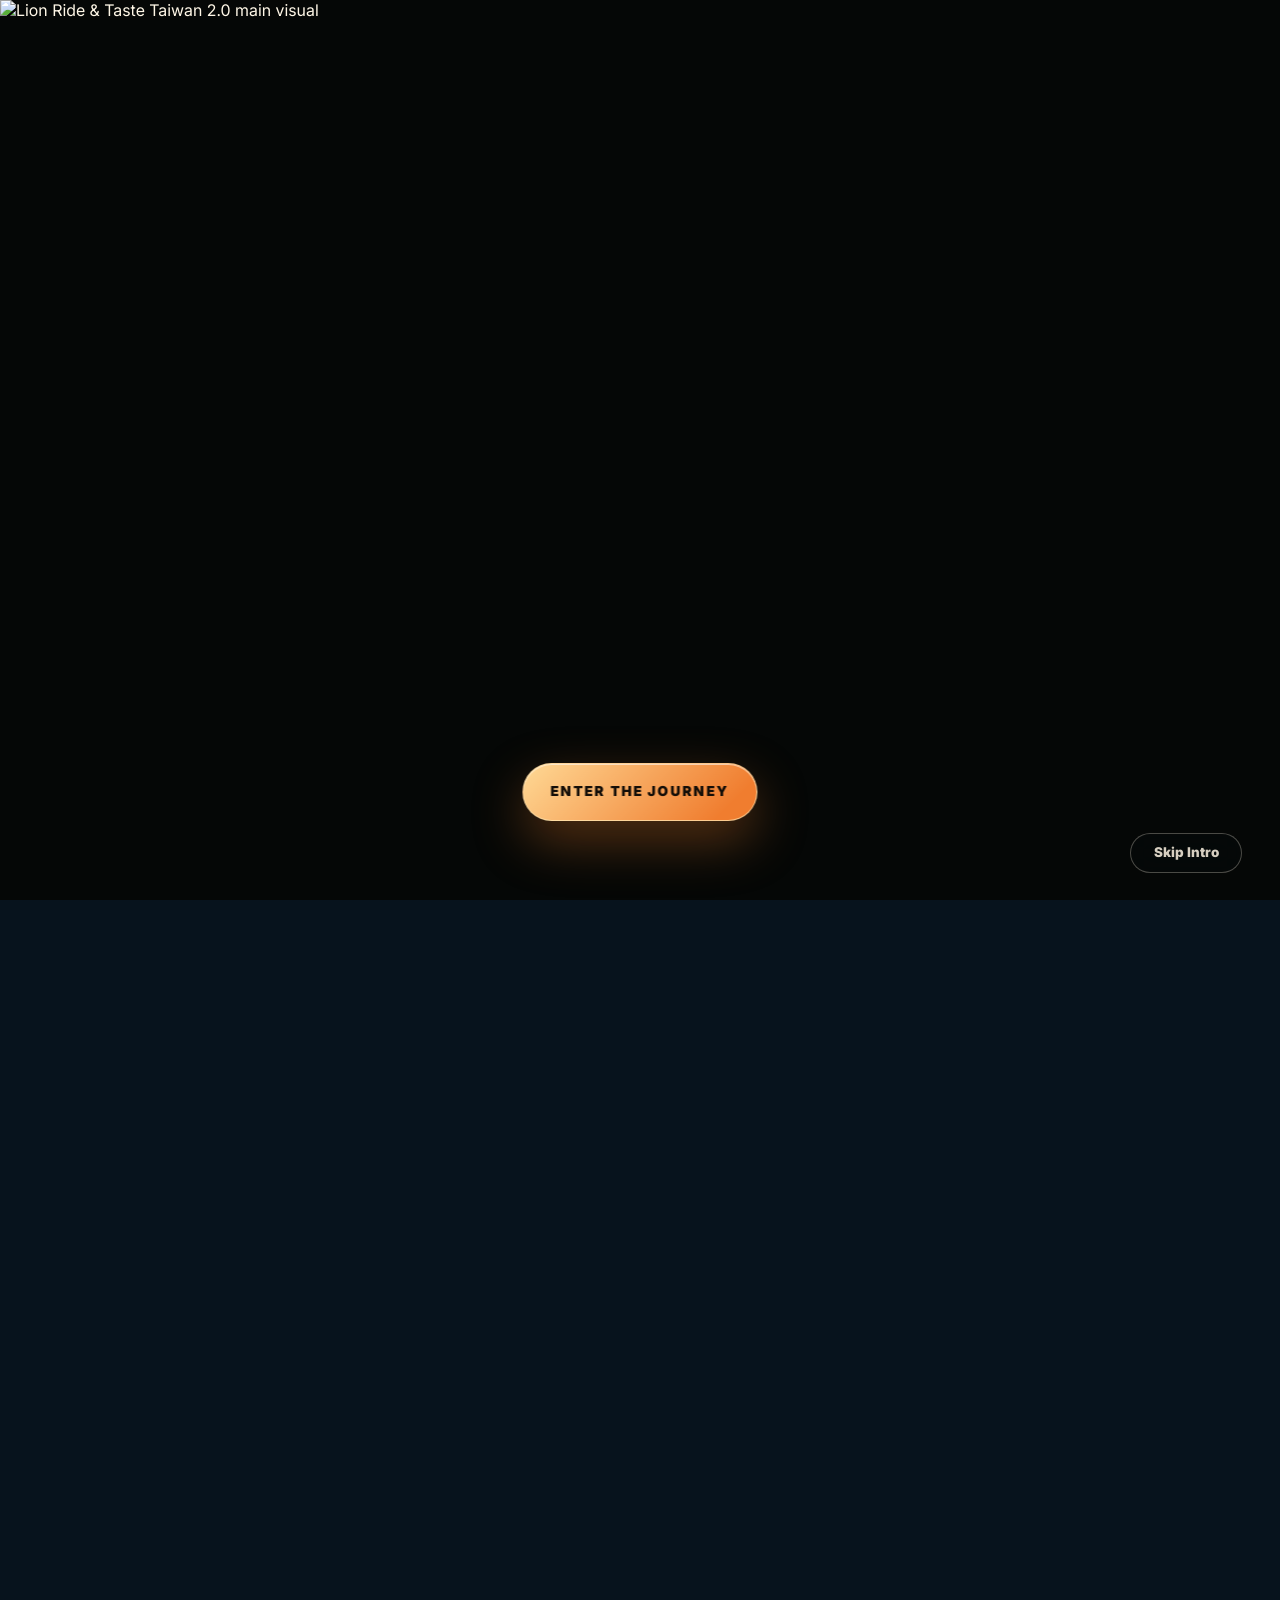
==== commit 148c3389: "Add files via upload 試試2" ====
--- a/index.html
+++ b/index.html
@@ -1,28 +1,225 @@
+
 <!doctype html>
 <html lang="zh-Hant">
-  <head>
-    <meta charset="utf-8" />
-    <meta name="viewport" content="width=device-width, initial-scale=1" />
-    <title>LION RIDE & TASTE TAIWAN 2.0 | Rail × Bike × Food Culture</title>
-    <meta
-      name="description"
-      content="LION RIDE & TASTE TAIWAN 2.0 is a Taiwan inbound soft adventure proposal for North American travelers, built around rail, bike, food culture, and CRM."
-    />
-    <link rel="preconnect" href="https://images.unsplash.com" />
-
-    <link rel="preconnect" href="https://fonts.googleapis.com" />
-    <link rel="preconnect" href="https://fonts.gstatic.com" crossorigin />
-    <link href="https://fonts.googleapis.com/css2?family=Cinzel:wght@400;700;900&family=Inter:wght@300;400;600;900&family=Noto+Sans+TC:wght@300;400;700;900&family=Noto+Serif+TC:wght@300;500;700;900&display=swap" rel="stylesheet" />
-    <script src="https://cdn.tailwindcss.com"></script>
-    <script>
-      tailwind.config = {
-        theme: { extend: {
-          colors: { 'lion-accent':'#e0b876','lion-dark':'#030303','lion-surface':'#0a0a0a' },
-          fontFamily: { 'sans':['Inter','Noto Sans TC','sans-serif'],'serif':['Noto Serif TC','serif'],'display':['Cinzel','serif'] }
-        }}
-      };
-    </script>
-    <link rel="stylesheet" href="./styles.css?v=20260620-cold-scenes" />
+<head>
+  <meta charset="utf-8" />
+  <meta name="viewport" content="width=device-width, initial-scale=1.0">
+  <title>LION RIDE &amp; TASTE TAIWAN 2.0 | Rail × Bike × Food Culture Soft Adventure</title>
+  <meta name="description" content="台灣入境 Soft Adventure 提案。Rail × Bike × Food Culture，為北美旅客打造的電影級冒險體驗。" />
+  <link rel="preconnect" href="https://fonts.googleapis.com" />
+  <link rel="preconnect" href="https://fonts.gstatic.com" crossorigin />
+  <link href="https://fonts.googleapis.com/css2?family=Cinzel:wght@400;700;900&family=Inter:wght@300;400;600;900&family=Noto+Sans+TC:wght@300;400;700;900&family=Noto+Serif+TC:wght@300;500;700;900&display=swap" rel="stylesheet" />
+  <script src="https://cdn.tailwindcss.com"></script>
+  <script>
+    tailwind.config = {
+      theme: { extend: {
+        colors: { 'lion-accent':'#e0b876','lion-dark':'#030303','lion-surface':'#0a0a0a' },
+        fontFamily: { 'sans':['Inter','Noto Sans TC','sans-serif'],'serif':['Noto Serif TC','serif'],'display':['Cinzel','serif'] }
+      }}
+    }
+  </script>
+  <link rel="stylesheet" href="./styles.css?v=preserve-team-cold" />
+  <style>
+    :root { --c-accent:#e0b876; --c-bg:#030303; }
+    html,body { background:#030303; color:#fdfcf0; margin:0; padding:0; overflow-x:hidden; }
+    html { scroll-behavior:smooth; }
+    ::-webkit-scrollbar { width:4px; background:#000; }
+    ::-webkit-scrollbar-thumb { background:var(--c-accent); border-radius:4px; }
+    h1,h2,h3,.font-display { font-family:'Cinzel','Noto Serif TC',serif; }
+
+    /* Film grain */
+    .film-noise { position:fixed;inset:0;z-index:9999;pointer-events:none;opacity:.04;
+      background-image:url('data:image/svg+xml;utf8,%3Csvg viewBox="0 0 200 200" xmlns="http://www.w3.org/2000/svg"%3E%3Cfilter id="n"%3E%3CfeTurbulence type="fractalNoise" baseFrequency="0.85" numOctaves="3" stitchTiles="stitch"/%3E%3C/filter%3E%3Crect width="100%25" height="100%25" filter="url(%23n)"/%3E%3C/svg%3E'); }
+
+    /* ══ COLD OPEN ══════════════════════════════════════════════════════ */
+    body.intro-active { overflow:hidden!important; }
+    body.intro-active header,body.intro-active main,body.intro-active footer { visibility:hidden!important; }
+    .cold-open { position:fixed;inset:0;z-index:99000;width:100vw;height:100svh;overflow:hidden;background:#030303;color:#fff5e5;font-family:Inter,'Noto Sans TC',system-ui,sans-serif; }
+    .cold-open.hidden,body.entered .cold-open { display:none!important;visibility:hidden!important;pointer-events:none!important; }
+    .m-container { position:absolute;inset:0;z-index:10;overflow:hidden;background:#000;animation:mOut .5s ease 13.6s forwards; }
+    .m-container::after { content:'';position:absolute;inset:0;z-index:8;pointer-events:none;background:linear-gradient(90deg,rgba(1,6,10,.86),rgba(1,6,10,.32) 44%,rgba(1,6,10,.52)),linear-gradient(180deg,rgba(0,0,0,.42),transparent 22%,transparent 72%,rgba(0,0,0,.5)); }
+    @keyframes mOut { to { opacity:0;visibility:hidden; } }
+    .m-img { position:absolute;inset:0;width:100%;height:100%;object-fit:cover;opacity:0; }
+    .m-train { object-position:64% 54%;transform-origin:66% 55%;animation:trainScene 13.6s cubic-bezier(.25,.02,.12,1) forwards;z-index:2; }
+    .m-bike  { object-position:center 52%;animation:bikeScene 13.6s linear forwards;z-index:3; }
+    .m-food  { object-position:center center;filter:brightness(.78) contrast(1.16) saturate(1.12);animation:foodScene 13.6s linear forwards;z-index:4; }
+    @keyframes trainScene { 0%,3%{opacity:0;transform:scale(1.02);filter:brightness(.18)} 5%{opacity:1;transform:scale(1.04);filter:brightness(.76) contrast(1.18)} 20%{opacity:1;transform:scale(1.2) translateX(-1%)} 33%{opacity:1;transform:scale(1.75) translateX(-5%)} 40%,100%{opacity:0;transform:scale(3.3) translateX(-10%);filter:brightness(2.4) blur(6px)} }
+    @keyframes bikeScene { 0%,38%{opacity:0;transform:scale(1.1) translateX(3%)} 43%,56%{opacity:1;transform:scale(1.03) translateX(0)} 62%,100%{opacity:0;transform:scale(1.14) translateX(-2%)} }
+    @keyframes foodScene { 0%,57%{opacity:0;transform:scale(1.06)} 63%,73%{opacity:1;transform:scale(1.01)} 79%,100%{opacity:0;transform:scale(1.1)} }
+    .m-text { position:absolute;left:clamp(28px,6vw,96px);bottom:clamp(100px,18vh,190px);width:min(660px,50vw);z-index:20;pointer-events:none; }
+    .m-text h2 { position:absolute;margin:0;max-width:100%;opacity:0;transform:translateY(18px);font-family:'Noto Serif TC','Songti TC',serif;font-size:clamp(1.55rem,2.4vw,3.1rem);line-height:1.55;letter-spacing:.04em;font-weight:500;color:rgba(255,249,236,.95);text-shadow:0 10px 32px rgba(0,0,0,.65); }
+    .m-text .tx-3,.m-text .tx-4,.m-text .tx-5 { color:#ffd28a;font-family:'Cinzel','Noto Serif TC',serif;font-size:clamp(2.2rem,5vw,5rem);font-weight:900;letter-spacing:.18em;text-transform:uppercase; }
+    .tx-1{animation:ct1 13.6s linear forwards} .tx-2{animation:ct2 13.6s linear forwards} .tx-3{animation:ct3 13.6s linear forwards} .tx-4{animation:ct4 13.6s linear forwards} .tx-5{animation:ct5 13.6s linear forwards} .tx-6{animation:ct6 13.6s linear forwards}
+    @keyframes ct1{0%,3%{opacity:0;transform:translateY(18px)}6%,14%{opacity:1;transform:translateY(0)}18%,100%{opacity:0;transform:translateY(-10px)}}
+    @keyframes ct2{0%,16%{opacity:0;transform:translateY(18px)}19%,28%{opacity:1;transform:translateY(0)}33%,100%{opacity:0;transform:translateY(-10px)}}
+    @keyframes ct3{0%,30%{opacity:0;transform:translateY(18px)}34%,42%{opacity:1;transform:translateY(0)}46%,100%{opacity:0;transform:translateY(-10px)}}
+    @keyframes ct4{0%,44%{opacity:0;transform:translateY(18px)}48%,56%{opacity:1;transform:translateY(0)}60%,100%{opacity:0;transform:translateY(-10px)}}
+    @keyframes ct5{0%,58%{opacity:0;transform:translateY(18px)}62%,70%{opacity:1;transform:translateY(0)}74%,100%{opacity:0;transform:translateY(-10px)}}
+    @keyframes ct6{0%,72%{opacity:0;transform:translateY(18px)}76%,87%{opacity:1;transform:translateY(0)}90%,100%{opacity:0;transform:translateY(-10px)}}
+    .m-title-card { position:absolute;inset:0;z-index:30;display:flex;flex-direction:column;justify-content:flex-end;align-items:flex-start;padding:0 clamp(28px,6vw,96px) clamp(60px,9vh,110px);background:linear-gradient(110deg,rgba(2,6,8,.88) 0%,rgba(2,6,8,.62) 44%,rgba(2,6,8,.14) 80%);opacity:0;animation:titleIn 13.6s linear forwards;pointer-events:none; }
+    .m-title-card.clickable { pointer-events:auto;cursor:pointer; }
+    @keyframes titleIn { 0%,88%{opacity:0} 93%,100%{opacity:1} }
+    .m-title-eyebrow { font:700 .72rem/1 Inter,sans-serif;letter-spacing:.32em;text-transform:uppercase;color:#ffd28a;margin-bottom:1.1rem;display:flex;align-items:center;gap:.8rem; }
+    .m-title-eyebrow::before { content:'';width:44px;height:1px;background:rgba(255,210,138,.7); }
+    .m-title-h1 { font-family:'Noto Serif TC',Georgia,serif;font-size:clamp(2.8rem,6vw,7.2rem);font-weight:900;line-height:.92;letter-spacing:-.02em;text-transform:uppercase;color:#fff5e5;margin:0 0 .8rem;text-shadow:0 28px 80px rgba(0,0,0,.72); }
+    .m-title-sub { font-family:'Noto Serif TC',Georgia,serif;font-size:clamp(1rem,1.5vw,1.7rem);font-weight:500;color:#ffd28a;letter-spacing:.04em;margin-bottom:.5rem; }
+    .m-title-p { font:300 clamp(.88rem,.95vw,1.08rem)/1.55 Inter,sans-serif;color:rgba(255,245,229,.7);letter-spacing:.1em; }
+    .m-skip { position:absolute;right:clamp(14px,2.5vw,36px);bottom:clamp(14px,2.5vh,28px);z-index:99;padding:.72rem 1.1rem;border:1px solid rgba(255,245,229,.22);border-radius:999px;color:rgba(255,245,229,.8);background:rgba(4,8,10,.52);backdrop-filter:blur(12px);font:700 .82rem/1 Inter,sans-serif;cursor:pointer;transition:background .2s,color .2s; }
+    .m-skip:hover { background:rgba(217,168,87,.18);color:#ffd28a; }
+
+    /* ══ COMMON LAYOUT ═══════════════════════════════════════════════════ */
+    .reveal-up   { opacity:0;transform:translateY(60px);transition:all 1.2s cubic-bezier(.16,1,.3,1); }
+    .reveal-blur { opacity:0;filter:blur(20px);transform:scale(1.05) translateY(30px);transition:all 1.5s cubic-bezier(.16,1,.3,1); }
+    .is-inview   { opacity:1!important;filter:blur(0)!important;transform:translateY(0) scale(1)!important; }
+    .section-kicker { color:var(--c-accent);letter-spacing:.3em;text-transform:uppercase;font-size:.875rem;font-weight:900;display:block;margin-bottom:1.5rem; }
+    .huge-title { font-size:clamp(3rem,6vw,5.5rem);font-family:'Cinzel','Noto Serif TC',serif;font-weight:900;line-height:1.1;text-transform:uppercase;margin-bottom:2rem; }
+    .mega-data { font-size:clamp(3rem,6vw,5rem);font-family:'Cinzel',serif;font-weight:900;color:transparent;-webkit-text-stroke:1px var(--c-accent);line-height:1; }
+    .btn-gold { display:inline-block;padding:1rem 2.5rem;background:linear-gradient(135deg,#ffe0a3,#e0b876 50%,#c08830);color:#000;font-family:'Cinzel',serif;font-weight:900;letter-spacing:.18em;text-transform:uppercase;border:none;border-radius:0;cursor:pointer;transition:all .3s ease;clip-path:polygon(12px 0%,100% 0%,calc(100% - 12px) 100%,0% 100%);text-decoration:none; }
+    .btn-gold:hover { transform:translateY(-3px);box-shadow:0 20px 50px rgba(224,184,118,.35); }
+    .btn-outline { display:inline-block;padding:1rem 2.5rem;background:transparent;color:#e0b876;font-family:'Cinzel',serif;font-weight:700;letter-spacing:.18em;text-transform:uppercase;border:1px solid rgba(224,184,118,.4);cursor:pointer;transition:all .3s ease;clip-path:polygon(12px 0%,100% 0%,calc(100% - 12px) 100%,0% 100%);text-decoration:none; }
+    .btn-outline:hover { background:rgba(224,184,118,.08);border-color:var(--c-accent);transform:translateY(-2px); }
+
+    /* ══ MARQUEE ═══════════════════════════════════════════════════════ */
+    .marquee-container { position:relative;width:110vw;left:-5vw;padding:2.5rem 0;background:var(--c-accent);color:#000;transform:rotate(-2deg) scale(1.05);z-index:40;box-shadow:0 20px 50px rgba(0,0,0,.5);overflow:hidden; }
+    .marquee-content { display:flex;white-space:nowrap;animation:marquee 18s linear infinite;font-family:'Cinzel',serif;font-size:clamp(1.8rem,3.5vw,3.5rem);font-weight:900;text-transform:uppercase;letter-spacing:.05em;line-height:1; }
+    @keyframes marquee { 0%{transform:translateX(0)} 100%{transform:translateX(-50%)} }
+
+    /* ══ PRODUCT PROMISE ════════════════════════════════════════════════ */
+    .promise-row { position:relative;overflow:hidden;border-top:1px solid rgba(255,255,255,.08);cursor:default;transition:background .5s; }
+    .promise-row:hover { background:rgba(224,184,118,.03); }
+    .promise-row-inner { display:flex;align-items:center;justify-content:space-between;gap:2rem;padding:3rem 0;position:relative;z-index:10; }
+    .promise-num { font:900 5rem/1 'Cinzel',serif;color:transparent;-webkit-text-stroke:1px rgba(224,184,118,.3);transition:all .5s; }
+    .promise-row:hover .promise-num { -webkit-text-stroke-color:var(--c-accent); }
+    .promise-title { font:900 clamp(2.2rem,4.5vw,4.5rem)/1 'Cinzel',serif;color:#fff;text-transform:uppercase;transition:color .5s; }
+    .promise-row:hover .promise-title { color:var(--c-accent); }
+    .promise-bg { position:absolute;inset:0;width:100%;height:100%;object-fit:cover;opacity:0;filter:grayscale(100%) brightness(.3);transition:opacity .8s,filter 1.2s,transform 6s;transform:scale(1.06);z-index:0;pointer-events:none; }
+    .promise-row:hover .promise-bg { opacity:.22;filter:grayscale(20%) brightness(.5);transform:scale(1); }
+
+    /* ══ INTERACTIVE JOURNEY DAY SELECTOR ════════════════════════════════ */
+    .day-node { opacity:.5;transition:all .4s ease;cursor:pointer; }
+    .day-node:hover { opacity:.8; }
+    .day-node.active { opacity:1;transform:translateX(6px); }
+    .day-node.active .node-dot { border-color:var(--c-accent) !important;background:rgba(224,184,118,.12); }
+    .day-node.active .node-dot::after { content:'';width:7px;height:7px;background:var(--c-accent);border-radius:50%;position:absolute;top:50%;left:50%;transform:translate(-50%,-50%); }
+    .day-content { display:none;animation:fadeInDay .7s cubic-bezier(.16,1,.3,1) forwards; }
+    .day-content.active { display:block; }
+    @keyframes fadeInDay { from{opacity:0;transform:translateY(14px)} to{opacity:1;transform:translateY(0)} }
+    .journey-card { position:relative;overflow:hidden;background:#08080a;border:1px solid rgba(255,255,255,.06);border-radius:.8rem;transition:border-color .5s,box-shadow .5s; }
+    .journey-card:hover { border-color:rgba(224,184,118,.3);box-shadow:0 20px 48px rgba(0,0,0,.7); }
+    .journey-card .ken-img { transition:transform 3s cubic-bezier(.2,.8,.2,1); }
+    .journey-card:hover .ken-img { transform:scale(1.06) !important; }
+    .journey-pill { display:inline-flex;align-items:flex-start;gap:.4rem;padding:.45rem .7rem;background:rgba(0,0,0,.55);backdrop-filter:blur(6px);border-radius:5px;border-left:2px solid rgba(224,184,118,.4); }
+    .punchline-box { background:linear-gradient(to right,rgba(224,184,118,.06),transparent);border-left:2px solid var(--c-accent);padding:1.2rem 1.6rem;margin-top:1.5rem;border-radius:0 4px 4px 0; }
+
+    /* ══ EXPERIENCE HIGHLIGHTS ══════════════════════════════════════════ */
+    .hl-grid { display:grid;grid-template-columns:repeat(2,1fr);grid-template-rows:repeat(2,50vh); }
+    .hl-panel { position:relative;overflow:hidden;cursor:default; }
+    .hl-img { position:absolute;inset:0;width:100%;height:100%;object-fit:cover;filter:grayscale(80%) brightness(.45);transition:all 1s cubic-bezier(.16,1,.3,1);transform:scale(1.06); }
+    .hl-panel:hover .hl-img { filter:grayscale(0%) brightness(.72);transform:scale(1); }
+    .hl-overlay { position:absolute;inset:0;background:linear-gradient(to top,rgba(0,0,0,.92) 0%,rgba(0,0,0,.3) 60%,transparent 100%);transition:background .6s; }
+    .hl-panel:hover .hl-overlay { background:linear-gradient(to top,rgba(0,0,0,.88) 0%,rgba(0,0,0,.22) 50%,transparent 100%); }
+    .hl-content { position:absolute;bottom:2.5rem;left:2.5rem;right:2.5rem;z-index:10; }
+    .hl-title { font:900 clamp(1.6rem,3vw,2.8rem)/1 'Cinzel',serif;color:#fff;text-transform:uppercase;margin-bottom:.5rem; }
+    .hl-sub { font:500 .88rem/1.5 'Noto Serif TC',serif;color:#e0b876;margin-bottom:.4rem; }
+    .hl-desc { font:300 .8rem/1.6 Inter,'Noto Sans TC',sans-serif;color:rgba(255,245,229,.7);max-width:300px;opacity:0;transform:translateY(12px);transition:all .5s ease .1s; }
+    .hl-panel:hover .hl-desc { opacity:1;transform:translateY(0); }
+
+    /* ══ SAFETY CARDS ═══════════════════════════════════════════════════ */
+    .safety-card { position:relative;overflow:hidden;background:#060608;border:1px solid rgba(255,255,255,.06);border-radius:1.2rem;padding:2rem;transition:all .6s cubic-bezier(.16,1,.3,1);cursor:default; }
+    .safety-card:hover { border-color:rgba(224,184,118,.4);transform:translateY(-6px);box-shadow:0 20px 48px rgba(0,0,0,.6);background:#0a090d; }
+    .safety-title { font:900 1.1rem/1 'Cinzel',serif;color:#fff;text-transform:uppercase;letter-spacing:.08em;margin-bottom:.6rem; }
+    .safety-desc { font:300 .85rem/1.6 Inter,'Noto Sans TC',sans-serif;color:rgba(255,245,229,.65); }
+
+    /* ══ PRICING CARDS ══════════════════════════════════════════════════ */
+    .pricing-card { position:relative;overflow:hidden;border:1px solid rgba(255,255,255,.08);border-radius:1.5rem;padding:2.5rem;background:#080808;transition:all .6s cubic-bezier(.16,1,.3,1);flex:1;min-width:260px; }
+    .pricing-card.featured { border-color:rgba(224,184,118,.5);background:rgba(224,184,118,.04); }
+    .pricing-card:hover { transform:translateY(-8px);box-shadow:0 24px 64px rgba(0,0,0,.7); }
+    .pricing-card.featured:hover { box-shadow:0 24px 64px rgba(224,184,118,.15); }
+    .pricing-tier { font:700 .7rem/1 Inter,sans-serif;letter-spacing:.28em;text-transform:uppercase;color:#e0b876;margin-bottom:.8rem; }
+    .pricing-name { font:900 2rem/1 'Cinzel',serif;color:#fff;margin-bottom:.4rem;text-transform:uppercase; }
+    .pricing-price { font:900 3rem/1 'Cinzel',serif;color:var(--c-accent);margin-bottom:.3rem; }
+    .pricing-price-label { font:400 .8rem/1 Inter,sans-serif;color:rgba(255,245,229,.48);letter-spacing:.1em; }
+    .pricing-for { font:500 .88rem/1.5 Inter,'Noto Sans TC',sans-serif;color:rgba(255,245,229,.6);padding:.8rem 0;border-top:1px solid rgba(255,255,255,.08);border-bottom:1px solid rgba(255,255,255,.08);margin:.8rem 0; }
+    .pricing-features { list-style:none;padding:0;margin:0 0 1.5rem; }
+    .pricing-features li { font:400 .82rem/1.8 Inter,'Noto Sans TC',sans-serif;color:rgba(255,245,229,.72);padding:.15rem 0;display:flex;gap:.5rem; }
+    .pricing-features li::before { content:'—';color:#e0b876;font-size:.6rem;flex-shrink:0;margin-top:.35rem; }
+
+    /* ══ PERSONA CARDS ══════════════════════════════════════════════════ */
+    .persona-card { position:relative;overflow:hidden;border:1px solid rgba(255,255,255,.07);border-radius:1.2rem;padding:2rem;background:#060608;transition:all .5s cubic-bezier(.16,1,.3,1);cursor:default; }
+    .persona-card:hover { border-color:rgba(224,184,118,.35);transform:translateY(-5px);box-shadow:0 16px 48px rgba(0,0,0,.55); }
+    .persona-type { font:900 1.15rem/1 'Cinzel',serif;color:#fff;text-transform:uppercase;letter-spacing:.06em;margin-bottom:.4rem; }
+    .persona-tagline { font:600 .78rem/1 Inter,sans-serif;color:#e0b876;letter-spacing:.14em;text-transform:uppercase;margin-bottom:.8rem; }
+    .persona-desc { font:300 .85rem/1.6 Inter,'Noto Sans TC',sans-serif;color:rgba(255,245,229,.65); }
+
+    /* ══ INTERACTIVE ROWS ════════════════════════════════════════════════ */
+    .interactive-row { position:relative;z-index:10;border-top:1px solid rgba(255,255,255,.1);transition:background .4s ease;padding:2rem 0; }
+    .interactive-row:hover { background:rgba(224,184,118,.04); }
+
+    /* ══ BENTO CARDS ════════════════════════════════════════════════════ */
+    .bento-card { position:relative;overflow:hidden;background:#080808;border:1px solid rgba(255,255,255,.05);border-radius:1.5rem;transition:all .6s cubic-bezier(.16,1,.3,1);cursor:default; }
+    .bento-img { position:absolute;inset:0;width:100%;height:100%;object-fit:cover;opacity:0;filter:grayscale(100%);transform:scale(1.1);transition:all .8s cubic-bezier(.16,1,.3,1);z-index:0; }
+    .bento-card:hover .bento-img { opacity:.38;filter:grayscale(0%);transform:scale(1); }
+    .bento-card:hover { border-color:var(--c-accent);box-shadow:0 20px 50px rgba(0,0,0,.5);transform:translateY(-4px); }
+
+    /* ══ REVENUE ACCORDION ════════════════════════════════════════════════ */
+    .revenue-accordion { display:flex;flex-direction:column;height:100vh;width:100vw;margin-left:calc(-50vw + 50%);background:#000; }
+    .rev-panel { flex:1;position:relative;overflow:hidden;transition:flex .8s cubic-bezier(.16,1,.3,1);cursor:pointer;border-bottom:1px solid rgba(255,255,255,.05); }
+    .rev-img { position:absolute;inset:0;width:100%;height:100%;object-fit:cover;filter:grayscale(100%) brightness(.3);transition:all 1s ease;transform:scale(1.05); }
+    .rev-overlay { position:absolute;inset:0;background:linear-gradient(to top,rgba(0,0,0,.9) 0%,rgba(0,0,0,.4) 100%); }
+    .rev-panel:hover { flex:3;border-color:var(--c-accent); }
+    .rev-panel:hover .rev-img { filter:grayscale(0%) brightness(.55);transform:scale(1); }
+    .rev-data { opacity:0;transform:translateY(20px);transition:all .5s ease .2s; }
+    .rev-panel:hover .rev-data { opacity:1;transform:translateY(0); }
+
+    /* ══ ROADMAP ══════════════════════════════════════════════════════════ */
+    .roadmap-row { position:relative;padding:clamp(2rem,5vh,4rem) 0;border-top:1px solid rgba(255,255,255,.1);overflow:hidden;cursor:default; }
+    .roadmap-bg { position:absolute;inset:0;width:100%;height:100%;object-fit:cover;opacity:0;filter:grayscale(100%) brightness(.4);transition:all .8s cubic-bezier(.16,1,.3,1);z-index:0;pointer-events:none; }
+    .roadmap-row:hover .roadmap-bg { opacity:.42;filter:grayscale(0%) brightness(.55); }
+    .roadmap-year { font-family:'Cinzel',serif;font-size:clamp(4rem,8vw,8rem);font-weight:900;line-height:1;color:#fff;transition:all .5s ease;position:relative;z-index:10; }
+    .roadmap-row:hover .roadmap-year { color:transparent;-webkit-text-stroke:2px var(--c-accent);transform:translateX(20px); }
+
+    /* ══ TEAM CARDS ════════════════════════════════════════════════════════ */
+    .character-card { position:relative;overflow:hidden;border-radius:1rem;aspect-ratio:3/4;cursor:pointer;border:1px solid rgba(255,255,255,.05);background:#050505;transition:transform .6s cubic-bezier(.16,1,.3,1),box-shadow .6s ease; }
+    .character-card:hover { transform:translateY(-10px);z-index:10;box-shadow:0 30px 60px rgba(224,184,118,.15);border-color:rgba(224,184,118,.4); }
+    .character-img { position:absolute;inset:0;width:100%;height:100%;object-fit:cover;filter:grayscale(100%) brightness(.6);transition:all .8s cubic-bezier(.16,1,.3,1); }
+    .character-card:hover .character-img { filter:grayscale(0%) brightness(.85);transform:scale(1.08); }
+    .character-overlay { position:absolute;inset:0;background:linear-gradient(to top,rgba(0,0,0,.95) 0%,rgba(0,0,0,.2) 60%,transparent 100%); }
+    .character-info { position:absolute;bottom:0;left:0;right:0;padding:1.5rem;transform:translateY(15px);transition:transform .5s ease; }
+    .character-card:hover .character-info { transform:translateY(0); }
+
+    /* ══ COMPETITOR TABLE ══════════════════════════════════════════════════ */
+    .comp-table { width:100%;border-collapse:collapse; }
+    .comp-table th { font:700 .7rem/1 Inter,sans-serif;letter-spacing:.18em;text-transform:uppercase;color:#e0b876;padding:.8rem 1rem;border-bottom:1px solid rgba(224,184,118,.3);text-align:left; }
+    .comp-table td { font:400 .85rem/1.4 Inter,'Noto Sans TC',sans-serif;color:rgba(255,245,229,.75);padding:.9rem 1rem;border-bottom:1px solid rgba(255,255,255,.06); }
+    .comp-table tr:hover td { background:rgba(224,184,118,.04); }
+    .comp-table tr.us-row td { color:#fff;background:rgba(224,184,118,.06); }
+    .comp-table tr.us-row td:first-child { color:#e0b876;font-weight:700; }
+    .comp-win { color:#6ee7b7;font-weight:600; }
+    .comp-ok  { color:rgba(255,245,229,.5); }
+    .comp-weak{ color:rgba(255,100,80,.7); }
+
+    /* ══ RISK ROWS ══════════════════════════════════════════════════════════ */
+    .risk-row { display:grid;grid-template-columns:2fr 1fr 3fr;gap:1rem;padding:1.5rem 0;border-top:1px solid rgba(255,255,255,.08);align-items:start;transition:background .3s; }
+    .risk-row:hover { background:rgba(255,255,255,.02); }
+    .risk-level-high  { color:#f87171;font:700 .72rem/1 Inter,sans-serif;letter-spacing:.14em;text-transform:uppercase; }
+    .risk-level-med   { color:#fbbf24;font:700 .72rem/1 Inter,sans-serif;letter-spacing:.14em;text-transform:uppercase; }
+    .risk-level-low   { color:#6ee7b7;font:700 .72rem/1 Inter,sans-serif;letter-spacing:.14em;text-transform:uppercase; }
+
+    /* ══ PART DIVIDER ═══════════════════════════════════════════════════════ */
+    .part-divider { position:relative;padding:5rem 2rem;background:#030303;border-top:2px solid rgba(224,184,118,.2);overflow:hidden;text-align:center; }
+    .part-divider::before { content:'';position:absolute;inset:0;background:radial-gradient(ellipse at 50% 50%,rgba(224,184,118,.06) 0%,transparent 70%);pointer-events:none; }
+    .part-div-num { font:900 18vw/1 'Cinzel',serif;color:rgba(255,255,255,.03);position:absolute;top:50%;left:50%;transform:translate(-50%,-50%);white-space:nowrap;pointer-events:none;letter-spacing:-.04em; }
+
+    @media (max-width:768px) {
+      .hl-grid { grid-template-columns:1fr;grid-template-rows:repeat(4,60vw); }
+      .revenue-accordion { height:auto; }
+      .rev-panel { min-height:180px; }
+      .risk-row { grid-template-columns:1fr;gap:.4rem; }
+      .comp-table { display:block;overflow-x:auto; }
+    }
+    @keyframes scrollPulse{0%,100%{opacity:.4;transform:scaleY(.5);transform-origin:top}50%{opacity:1;transform:scaleY(1);transform-origin:top}}
+  </style>
+
     <style id="film-trailer-style">
       html, body { background: #050607; }
       body.intro-active { overflow: hidden !important; }
@@ -449,13 +646,12 @@
         z-index: 100 !important;
         overflow: hidden !important;
         background: #000 !important;
-        opacity: 0 !important;
+        opacity: 0;
         pointer-events: none !important;
         transition: opacity .2s ease !important;
       }
       body.montage-ready .montage-container {
-        opacity: 1 !important;
-        animation: hideMontage .18s ease 6.1s forwards !important;
+        opacity: 1;
       }
       @keyframes hideMontage { to { opacity: 0; visibility: hidden; } }
 
@@ -1050,1244 +1246,3376 @@
           opacity: 1 !important;
         }
       }
+
+      /* Stable intro cover: use the same main visual before entering the site. */
+      .cold-open.film-trailer-open {
+        background: #050706 !important;
+        overflow: hidden !important;
+      }
+
+      .cold-open.film-trailer-open .intro-cover-image {
+        position: absolute;
+        inset: 0;
+        width: 100%;
+        height: 100%;
+        object-fit: cover;
+        object-position: center center;
+        z-index: 0;
+        opacity: 1;
+        filter: saturate(.98) contrast(1.02);
+      }
+
+      .cold-open.film-trailer-open .montage-container,
+      .cold-open.film-trailer-open .supernova,
+      .cold-open.film-trailer-open .letterbox,
+      .cold-open.film-trailer-open .trailer-visuals,
+      .cold-open.film-trailer-open .trailer-caption {
+        display: none !important;
+      }
+
+      .cold-open.film-trailer-open .trailer-title {
+        position: absolute !important;
+        left: 50% !important;
+        bottom: 8.8% !important;
+        transform: translateX(-50%) !important;
+        z-index: 8 !important;
+        display: flex !important;
+        align-items: center !important;
+        justify-content: center !important;
+        width: auto !important;
+        max-width: min(92vw, 460px) !important;
+        opacity: 0;
+        visibility: visible !important;
+        animation: none !important;
+        pointer-events: auto !important;
+      }
+
+      .cold-open.film-trailer-open .trailer-title span,
+      .cold-open.film-trailer-open .trailer-title h1,
+      .cold-open.film-trailer-open .trailer-title p,
+      .cold-open.film-trailer-open .trailer-title strong {
+        display: none !important;
+      }
+
+      .cold-open.film-trailer-open #enter-journey {
+        min-width: 190px !important;
+        height: 58px !important;
+        border-radius: 999px !important;
+        border: 1px solid rgba(255, 226, 172, .72) !important;
+        background: linear-gradient(135deg, #ffd995 0%, #f07d2f 86%) !important;
+        color: #140e08 !important;
+        box-shadow: 0 20px 52px rgba(241, 128, 45, .34), inset 0 1px 0 rgba(255,255,255,.55) !important;
+        font: 900 .86rem/1 Inter, "Noto Sans TC", sans-serif !important;
+        letter-spacing: .14em !important;
+        text-transform: uppercase !important;
+        cursor: pointer !important;
+      }
+
+      .cold-open.film-trailer-open .skip-intro {
+        display: inline-flex !important;
+        align-items: center !important;
+        justify-content: center !important;
+        opacity: 1 !important;
+        visibility: visible !important;
+        z-index: 10 !important;
+        pointer-events: auto !important;
+      }
+
+      @media (max-width: 760px) {
+        .cold-open.film-trailer-open .intro-cover-image {
+          object-position: 45% center;
+        }
+        .cold-open.film-trailer-open .trailer-title {
+          bottom: 9.5% !important;
+        }
+      }
+
+      /* Restore the opening prelude: train rush -> caption -> bike, then the cover. */
+      .cold-open.film-trailer-open .intro-cover-image {
+        z-index: 5 !important;
+        opacity: 0;
+        animation: introCoverAfterPrelude 12.4s linear forwards !important;
+      }
+
+      .cold-open.film-trailer-open .montage-container {
+        display: block !important;
+        z-index: 4 !important;
+        opacity: 1;
+        visibility: visible;
+        background: #020506 !important;
+        animation: preludeFadeOut 12.4s linear forwards !important;
+      }
+
+      .cold-open.film-trailer-open .montage-container::after {
+        content: "" !important;
+        position: absolute !important;
+        inset: 0 !important;
+        z-index: 12 !important;
+        background:
+          radial-gradient(circle at 56% 48%, transparent 0 18%, rgba(0,0,0,.28) 46%, rgba(0,0,0,.7) 100%),
+          linear-gradient(90deg, rgba(2,5,8,.76), rgba(2,5,8,.22) 46%, rgba(2,5,8,.68)) !important;
+        pointer-events: none !important;
+      }
+
+      .cold-open.film-trailer-open .m-layer {
+        display: block !important;
+        position: absolute !important;
+        inset: 0 !important;
+        width: 100% !important;
+        height: 100% !important;
+        object-fit: cover !important;
+        opacity: 0;
+        filter: brightness(.74) contrast(1.16) saturate(1.08) !important;
+        animation: none !important;
+      }
+
+      .cold-open.film-trailer-open .m-train {
+        z-index: 2 !important;
+        object-position: 58% 54% !important;
+        transform-origin: 64% 58% !important;
+        animation: preludeTrainRush 12.4s cubic-bezier(.22,.05,.08,1) forwards !important;
+      }
+
+      .cold-open.film-trailer-open .m-bike {
+        z-index: 3 !important;
+        object-position: center 48% !important;
+        animation: preludeBikeArrive 12.4s cubic-bezier(.18,.88,.2,1) forwards !important;
+      }
+
+      .cold-open.film-trailer-open .m-food1 {
+        display: block !important;
+        z-index: 3 !important;
+        object-position: center center !important;
+        filter: brightness(.78) contrast(1.12) saturate(1.12) !important;
+        animation: preludeFoodArrive 12.4s cubic-bezier(.18,.88,.2,1) forwards !important;
+      }
+
+      .cold-open.film-trailer-open .m-food2,
+      .cold-open.film-trailer-open .m-food3 {
+        display: none !important;
+      }
+
+      .cold-open.film-trailer-open .strobe {
+        display: block !important;
+        z-index: 16 !important;
+      }
+      .cold-open.film-trailer-open .s1 { animation: preludeFlash 12.4s linear forwards !important; }
+      .cold-open.film-trailer-open .s2,
+      .cold-open.film-trailer-open .s3,
+      .cold-open.film-trailer-open .s4 { display: none !important; }
+
+      .cold-open.film-trailer-open .montage-text {
+        display: block !important;
+        position: absolute !important;
+        left: clamp(28px, 7vw, 116px) !important;
+        right: auto !important;
+        top: auto !important;
+        bottom: clamp(120px, 20vh, 220px) !important;
+        width: min(720px, 52vw) !important;
+        height: 210px !important;
+        z-index: 20 !important;
+        pointer-events: none !important;
+      }
+
+      .cold-open.film-trailer-open .montage-text h2 {
+        display: block !important;
+        position: absolute !important;
+        inset: auto !important;
+        margin: 0 !important;
+        width: 100% !important;
+        max-width: 100% !important;
+        text-align: left !important;
+        font-family: "Noto Serif TC", "Songti TC", serif !important;
+        font-size: clamp(1.7rem, 3.25vw, 4.1rem) !important;
+        line-height: 1.45 !important;
+        letter-spacing: .045em !important;
+        font-weight: 500 !important;
+        color: rgba(255, 249, 236, .96) !important;
+        text-shadow: 0 14px 44px rgba(0,0,0,.76) !important;
+        opacity: 0;
+        transform: translateY(18px) !important;
+        white-space: normal !important;
+        animation: none !important;
+      }
+
+      .cold-open.film-trailer-open .tx-3,
+      .cold-open.film-trailer-open .tx-4,
+      .cold-open.film-trailer-open .tx-5 {
+        color: #ffd28a !important;
+      }
+      .cold-open.film-trailer-open .tx-6 {
+        display: none !important;
+      }
+
+      .cold-open.film-trailer-open .tx-1 { animation: preludeText1 12.4s linear forwards !important; }
+      .cold-open.film-trailer-open .tx-2 { animation: preludeText2 12.4s linear forwards !important; }
+      .cold-open.film-trailer-open .tx-3 { animation: preludeText3 12.4s linear forwards !important; }
+      .cold-open.film-trailer-open .tx-4 { animation: preludeText4 12.4s linear forwards !important; }
+      .cold-open.film-trailer-open .tx-5 { animation: preludeText5 12.4s linear forwards !important; }
+
+      .cold-open.film-trailer-open .trailer-title {
+        opacity: 0;
+        animation: preludeButtonIn 12.4s linear forwards !important;
+      }
+
+      @keyframes preludeTrainRush {
+        0% { opacity: 0; transform: scale(1.02) translateX(0); filter: brightness(.18) contrast(1.08) saturate(1.08); }
+        8% { opacity: 1; transform: scale(1.05) translateX(0); filter: brightness(.72) contrast(1.18) saturate(1.08); }
+        30% { opacity: 1; transform: scale(1.22) translateX(-1.4%); filter: brightness(.95) contrast(1.2) saturate(1.1); }
+        44% { opacity: 1; transform: scale(1.72) translateX(-5%); filter: brightness(1.2) contrast(1.22) saturate(1.1); }
+        52% { opacity: 0; transform: scale(3.2) translateX(-12%); filter: brightness(2.4) blur(5px); }
+        100% { opacity: 0; transform: scale(3.2) translateX(-12%); }
+      }
+
+      @keyframes preludeBikeArrive {
+        0%, 42% { opacity: 0; transform: scale(1.1) translateX(5%); filter: blur(7px) brightness(1.05); }
+        49% { opacity: 1; transform: scale(1.04) translateX(0); filter: blur(0) brightness(.82) contrast(1.16); }
+        63% { opacity: 1; transform: scale(1.08) translateX(-2%); filter: brightness(.9) contrast(1.14); }
+        70%, 100% { opacity: 0; transform: scale(1.18) translateX(-4%); filter: brightness(.55) blur(3px); }
+      }
+
+      @keyframes preludeFoodArrive {
+        0%, 64% { opacity: 0; transform: scale(1.08); filter: blur(5px) brightness(.84) contrast(1.12) saturate(1.08); }
+        70% { opacity: 1; transform: scale(1.03); filter: blur(0) brightness(.82) contrast(1.16) saturate(1.16); }
+        80% { opacity: 1; transform: scale(1.06); filter: blur(0) brightness(.88) contrast(1.16) saturate(1.16); }
+        87%, 100% { opacity: 0; transform: scale(1.12); filter: brightness(.55) blur(3px); }
+      }
+
+      @keyframes preludeFadeOut {
+        0%, 84% { opacity: 1; visibility: visible; }
+        93%, 100% { opacity: 0; visibility: hidden; }
+      }
+
+      @keyframes introCoverAfterPrelude {
+        0%, 82% { opacity: 0; transform: scale(1.018); }
+        93%, 100% { opacity: 1; transform: scale(1); }
+      }
+
+      @keyframes preludeButtonIn {
+        0%, 88% { opacity: 0; transform: translateX(-50%) translateY(14px); }
+        96%, 100% { opacity: 1; transform: translateX(-50%) translateY(0); }
+      }
+
+      @keyframes preludeFlash {
+        0%, 43% { opacity: 0; }
+        47% { opacity: .72; background: #fff; mix-blend-mode: screen; }
+        51%, 100% { opacity: 0; }
+      }
+
+      @keyframes preludeText1 {
+        0%, 6% { opacity: 0; transform: translateY(16px); }
+        10%, 21% { opacity: 1; transform: translateY(0); }
+        27%, 100% { opacity: 0; transform: translateY(-10px); }
+      }
+      @keyframes preludeText2 {
+        0%, 25% { opacity: 0; transform: translateY(16px); }
+        30%, 41% { opacity: 1; transform: translateY(0); }
+        47%, 100% { opacity: 0; transform: translateY(-10px); }
+      }
+      @keyframes preludeText3 {
+        0%, 44% { opacity: 0; transform: translateY(16px); }
+        49%, 57% { opacity: 1; transform: translateY(0); }
+        63%, 100% { opacity: 0; transform: translateY(-10px); }
+      }
+      @keyframes preludeText4 {
+        0%, 58% { opacity: 0; transform: translateY(16px); }
+        64%, 70% { opacity: 1; transform: translateY(0); }
+        76%, 100% { opacity: 0; transform: translateY(-10px); }
+      }
+      @keyframes preludeText5 {
+        0%, 70% { opacity: 0; transform: translateY(16px); }
+        75%, 82% { opacity: 1; transform: translateY(0); }
+        88%, 100% { opacity: 0; transform: translateY(-10px); }
+      }
     </style>
-  </head>
-  <body>
-    <div id="cold-open" class="cold-open film-trailer-open">
-      <div class="montage-container" aria-hidden="true">
-        <img src="./assets/visuals/intro-train-rush.png" class="m-layer m-train" alt="" />
-        <img src="https://images.unsplash.com/photo-1471506480208-91b3a4cc78be?q=80&w=2074" class="m-layer m-bike" alt="" />
-        <img src="./assets/visuals/lu-rou-fan.png" class="m-layer m-food1" alt="" />
-        <img src="./assets/visuals/lu-rou-fan.png" class="m-layer m-food2" alt="" />
-        <img src="./assets/visuals/lu-rou-fan.png" class="m-layer m-food3" alt="" />
-        <div class="strobe s1"></div>
-        <div class="strobe s2"></div>
-        <div class="strobe s3"></div>
-        <div class="strobe s4"></div>
-        <div class="montage-text">
-          <h2 class="tx-1">有些旅行，從抵達開始。</h2>
-          <h2 class="tx-2">有些旅行，從移動本身開始。</h2>
-          <h2 class="tx-3">當鐵道接住遠方，<br />旅程開始有了節奏。</h2>
-          <h2 class="tx-4">當自行車貼近土地，<br />風景不再只是路過。</h2>
-          <h2 class="tx-5">當一張餐桌打開地方，<br />味道就成了記憶。</h2>
-          <h2 class="tx-6">於是，台灣不再只是目的地，<br />而是一段值得被騎過、吃過、記住的旅程。</h2>
-        </div>
-      </div>
-      <div class="supernova" aria-hidden="true"></div>
-      <div class="letterbox lb-top" aria-hidden="true"></div>
-      <div class="letterbox lb-bottom" aria-hidden="true"></div>
-
-      <div class="trailer-visuals">
-        <div class="shot shot-train-window"></div>
-        <div class="shot shot-bike-closeup"></div>
-        <div class="shot shot-east-coast"></div>
-        <div class="shot shot-food-culture"></div>
-        <svg class="taiwan-route-trace" viewBox="0 0 520 720" role="img" aria-label="Taiwan route trace">
-          <path class="island" d="M288 38 C336 82 357 146 342 208 C380 263 371 335 332 388 C350 450 324 512 283 566 C268 615 229 674 181 710 C148 665 145 611 163 558 C133 508 139 454 172 410 C142 347 164 290 202 248 C190 172 222 96 288 38 Z" />
-          <path class="route" d="M282 75 C268 145 297 222 260 304 C226 383 238 452 199 523 C184 560 180 613 162 672" />
-          <circle class="node n1" cx="282" cy="103" r="8" />
-          <circle class="node n2" cx="283" cy="230" r="8" />
-          <circle class="node n3" cx="249" cy="346" r="8" />
-          <circle class="node n4" cx="203" cy="514" r="8" />
-          <circle class="node n5" cx="166" cy="642" r="8" />
-          <text x="314" y="108">TAIPEI</text>
-          <text x="316" y="236">YILAN</text>
-          <text x="278" y="352">HUALIEN</text>
-          <text x="232" y="520">TAITUNG</text>
-          <text x="194" y="648">KAOHSIUNG</text>
-        </svg>
-        <div class="film-vignette"></div>
-      </div>
-
-      <div class="trailer-caption">
-        <p class="line l1">有些旅行，從抵達開始。</p>
-        <p class="line l2">有些旅行，從移動本身開始。</p>
-        <p class="line l3">當鐵道接住遠方，旅程開始有了節奏。</p>
-        <p class="line l4">當自行車貼近土地，風景不再只是路過。</p>
-        <p class="line l5">當一張餐桌打開地方，味道就成了記憶。</p>
-        <p class="line l6">於是，台灣不再只是目的地，<br />而是一段值得被騎過、吃過、記住的旅程。</p>
-      </div>
-
-      <div class="trailer-title">
-        <span>RIDE THE ISLAND. TASTE THE CULTURE.</span>
-        <h1>LION RIDE &amp; TASTE<br />TAIWAN 2.0</h1>
-        <p>Rail × Bike × Food Culture Soft Adventure</p>
-        <strong>美食讓人想來，<br />自行車讓人記住，<br />鐵道讓一切安心完成。</strong>
-        <button type="button" id="enter-journey">Enter the Journey</button>
-      </div>
-
-      <button type="button" id="skip-intro" class="skip-intro">Skip Intro</button>
-      <script>
-        (() => {
-          const startMontage = () => document.body.classList.add("montage-ready");
-          const trainImage = new Image();
-          trainImage.onload = startMontage;
-          trainImage.onerror = startMontage;
-          trainImage.src = "./assets/visuals/intro-train-rush.png";
-          setTimeout(startMontage, 600);
-        })();
-      </script>
-    </div>
-
-    <header
-      class="site-header reference-header"
-      data-elevated="false"
-      style="position:fixed;top:0;left:0;right:0;z-index:800;display:flex;align-items:center;justify-content:space-between;gap:1rem;padding:.85rem clamp(1rem,3vw,2.2rem);background:rgba(6,6,8,.88);backdrop-filter:blur(18px);border-bottom:1px solid rgba(255,255,255,.06);transition:background .3s,padding .3s;"
+</head>
+<body class="intro-active font-sans antialiased selection:bg-lion-accent selection:text-black">
+
+  <audio id="bg-music" src="./assets/audio/blue.mp3" loop preload="auto"></audio>
+  <div class="film-noise" aria-hidden="true"></div>
+
+<!-- == 0. COLD OPEN == -->
+<div id="cold-open" class="cold-open film-trailer-open">
+  <img
+    class="intro-cover-image"
+    src="./assets/visuals/hero-cover-no-buttons-v2.png?v=20260623-main-visual"
+    alt="Lion Ride & Taste Taiwan 2.0 main visual"
+  />
+  <div class="montage-container" aria-hidden="true">
+    <img src="./assets/visuals/intro-train-rush.png" class="m-layer m-train" alt="" />
+    <img src="https://images.unsplash.com/photo-1471506480208-91b3a4cc78be?auto=format&fit=crop&w=1800&q=80" class="m-layer m-bike" alt="" />
+    <img src="./assets/visuals/lu-rou-fan.png" class="m-layer m-food1" alt="" />
+    <img src="./assets/visuals/lu-rou-fan.png" class="m-layer m-food2" alt="" />
+    <img src="./assets/visuals/lu-rou-fan.png" class="m-layer m-food3" alt="" />
+
+    <div class="strobe s1"></div>
+    <div class="strobe s2"></div>
+    <div class="strobe s3"></div>
+    <div class="strobe s4"></div>
+
+    <div class="montage-text">
+      <h2 class="tx-1">有些旅行，從抵達開始。</h2>
+      <h2 class="tx-2">有些旅行，從移動本身開始。</h2>
+      <h2 class="tx-3">當鐵道接住遠方，<br />旅程開始有了節奏。</h2>
+      <h2 class="tx-4">當自行車貼近土地，<br />風景不再只是路過。</h2>
+      <h2 class="tx-5">當一張餐桌打開地方，<br />味道就成了記憶。</h2>
+    </div>
+  </div>
+
+  <div class="supernova" aria-hidden="true"></div>
+  <div class="letterbox lb-top" aria-hidden="true"></div>
+  <div class="letterbox lb-bottom" aria-hidden="true"></div>
+
+  <div class="trailer-visuals">
+    <div class="shot shot-train-window"></div>
+    <div class="shot shot-bike-closeup"></div>
+    <div class="shot shot-east-coast"></div>
+    <div class="shot shot-food-culture"></div>
+
+    <svg class="taiwan-route-trace" viewBox="0 0 520 720" role="img" aria-label="Taiwan route">
+      <path class="island" d="M288 38 C336 82 357 146 342 208 C382 252 382 320 350 372 C380 430 354 496 306 534 C294 599 252 650 229 674 C181 710 148 665 145 611 C163 558 133 508 139 454 C172 410 142 347 164 290 C202 248 190 172 222 96 C288 38 Z" />
+      <path class="route" d="M282 75 C268 145 297 222 260 304 C226 383 238 452 199 523 C184 560 180 613 162 672" />
+      <circle class="node n1" cx="282" cy="103" r="8" />
+      <circle class="node n2" cx="283" cy="230" r="8" />
+      <circle class="node n3" cx="249" cy="346" r="8" />
+      <circle class="node n4" cx="203" cy="514" r="8" />
+      <circle class="node n5" cx="166" cy="642" r="8" />
+      <text x="314" y="108">TAIPEI</text>
+      <text x="316" y="236">YILAN</text>
+      <text x="278" y="352">HUALIEN</text>
+      <text x="232" y="520">TAITUNG</text>
+      <text x="194" y="648">KAOHSIUNG</text>
+    </svg>
+
+    <div class="film-vignette"></div>
+  </div>
+
+  <div class="trailer-caption">
+    <p class="line l1">有些旅行，從抵達開始。</p>
+    <p class="line l2">有些旅行，從移動本身開始。</p>
+    <p class="line l3">當鐵道接住遠方，旅程開始有了節奏。</p>
+    <p class="line l4">當自行車貼近土地，風景不再只是路過。</p>
+    <p class="line l5">當一張餐桌打開地方，味道就成了記憶。</p>
+  </div>
+
+  <div class="trailer-title">
+    <span>RIDE THE ISLAND. TASTE THE CULTURE.</span>
+    <h1>LION RIDE &amp; TASTE<br />TAIWAN 2.0</h1>
+    <p>Rail × Bike × Food Culture Soft Adventure</p>
+    <strong>美食讓人想來，<br />自行車讓人記住，<br />鐵道讓一切安心完成。</strong>
+    <button type="button" id="enter-journey">Enter the Journey</button>
+  </div>
+
+  <button type="button" id="skip-intro" class="skip-intro">Skip Intro</button>
+
+  <script>
+    (() => {
+      const startMontage = () => document.body.classList.add("montage-ready");
+      const trainImage = new Image();
+      trainImage.onload = startMontage;
+      trainImage.onerror = startMontage;
+      trainImage.src = "./assets/visuals/intro-train-rush.png";
+      setTimeout(startMontage, 600);
+    })();
+  </script>
+</div>
+
+  <script>
+    (() => {
+      const coldOpen = document.getElementById("cold-open");
+      const enterJourney = document.getElementById("enter-journey");
+      const skipIntro = document.getElementById("skip-intro");
+      const audio = document.getElementById("bg-music");
+
+      const closeIntro = () => {
+        if (!coldOpen) return;
+        coldOpen.classList.add("hidden");
+        document.body.classList.remove("intro-active");
+        document.body.classList.add("entered");
+      };
+
+      const startMusic = () => {
+        if (!audio) return;
+        const soundBtn = document.getElementById("sound-btn");
+        audio.volume = .42;
+        audio.play().then(() => {
+          if (soundBtn) {
+            soundBtn.dataset.on = "1";
+            soundBtn.textContent = "Sound On";
+          }
+          document.body.classList.add("sound-on");
+        }).catch(() => {});
+      };
+
+      enterJourney?.addEventListener("click", () => {
+        startMusic();
+        closeIntro();
+      });
+      skipIntro?.addEventListener("click", () => {
+        startMusic();
+        closeIntro();
+      });
+    })();
+  </script>
+
+  <!-- ══ HEADER ══ -->
+  <header id="site-header" style="position:fixed;top:0;left:0;right:0;z-index:800;display:flex;align-items:center;justify-content:space-between;gap:1rem;padding:.85rem clamp(1rem,3vw,2.2rem);background:rgba(6,6,8,.88);backdrop-filter:blur(18px);border-bottom:1px solid rgba(255,255,255,.06);transition:background .3s,padding .3s;">
+    <a href="#hero-section" style="display:flex;align-items:center;gap:.7rem;flex-shrink:0;text-decoration:none;">
+      <div style="width:40px;height:40px;border-radius:50%;background:linear-gradient(135deg,#e8c47a,#b88930);display:flex;align-items:center;justify-content:center;flex-shrink:0;">
+        <span style="font:900 .82rem/1 'Cinzel',serif;color:#1a0e00;">RT</span>
+      </div>
+      <div>
+        <div style="font:800 .82rem/1.1 'Cinzel',serif;color:#fff;letter-spacing:.06em;text-transform:uppercase;white-space:nowrap;">LION RIDE &amp; TASTE TAIWAN 2.0</div>
+        <div style="font:400 .6rem/1 Inter,sans-serif;color:rgba(255,210,138,.52);letter-spacing:.18em;text-transform:uppercase;margin-top:.22rem;">Rail × Bike × Food Culture</div>
+      </div>
+    </a>
+    <nav id="main-nav" style="display:flex;align-items:center;gap:clamp(.5rem,1.5vw,1.4rem);flex-wrap:wrap;" aria-label="Main navigation">
+      <a href="#product-promise" style="font:600 .7rem/1 Inter,sans-serif;color:rgba(255,255,255,.62);letter-spacing:.08em;text-decoration:none;white-space:nowrap;transition:color .2s;" onmouseover="this.style.color='#e0b876'" onmouseout="this.style.color='rgba(255,255,255,.62)'">產品首頁</a>
+      <a href="#journey"         style="font:600 .7rem/1 Inter,sans-serif;color:rgba(255,255,255,.62);letter-spacing:.08em;text-decoration:none;white-space:nowrap;transition:color .2s;" onmouseover="this.style.color='#e0b876'" onmouseout="this.style.color='rgba(255,255,255,.62)'">8 天路線</a>
+      <a href="#highlights"      style="font:600 .7rem/1 Inter,sans-serif;color:rgba(255,255,255,.62);letter-spacing:.08em;text-decoration:none;white-space:nowrap;transition:color .2s;" onmouseover="this.style.color='#e0b876'" onmouseout="this.style.color='rgba(255,255,255,.62)'">旅程亮點</a>
+      <a href="#safety"          style="font:600 .7rem/1 Inter,sans-serif;color:rgba(255,255,255,.62);letter-spacing:.08em;text-decoration:none;white-space:nowrap;transition:color .2s;" onmouseover="this.style.color='#e0b876'" onmouseout="this.style.color='rgba(255,255,255,.62)'">安全</a>
+      <a href="#packages"        style="font:600 .7rem/1 Inter,sans-serif;color:rgba(255,255,255,.62);letter-spacing:.08em;text-decoration:none;white-space:nowrap;transition:color .2s;" onmouseover="this.style.color='#e0b876'" onmouseout="this.style.color='rgba(255,255,255,.62)'">方案價格</a>
+      <span style="width:1px;height:18px;background:rgba(255,255,255,.12);"></span>
+      <a href="#why-taiwan"      style="font:600 .7rem/1 Inter,sans-serif;color:rgba(255,255,255,.42);letter-spacing:.08em;text-decoration:none;white-space:nowrap;transition:color .2s;" onmouseover="this.style.color='#e0b876'" onmouseout="this.style.color='rgba(255,255,255,.42)'">Why Taiwan</a>
+      <a href="#market-insight"  style="font:600 .7rem/1 Inter,sans-serif;color:rgba(255,255,255,.42);letter-spacing:.08em;text-decoration:none;white-space:nowrap;transition:color .2s;" onmouseover="this.style.color='#e0b876'" onmouseout="this.style.color='rgba(255,255,255,.42)'">市場分析</a>
+      <a href="#why-lion"        style="font:600 .7rem/1 Inter,sans-serif;color:rgba(255,255,255,.42);letter-spacing:.08em;text-decoration:none;white-space:nowrap;transition:color .2s;" onmouseover="this.style.color='#e0b876'" onmouseout="this.style.color='rgba(255,255,255,.42)'">北美雄獅</a>
+      <a href="#team"            style="font:600 .7rem/1 Inter,sans-serif;color:rgba(255,255,255,.42);letter-spacing:.08em;text-decoration:none;white-space:nowrap;transition:color .2s;" onmouseover="this.style.color='#e0b876'" onmouseout="this.style.color='rgba(255,255,255,.42)'">團隊</a>
+    </nav>
+    <div style="display:flex;align-items:center;gap:.6rem;flex-shrink:0;">
+      <div style="display:flex;border:1px solid rgba(224,184,118,.42);border-radius:5px;overflow:hidden;">
+        <button id="lang-zh" onclick="setLang('zh')" style="padding:.38rem .72rem;font:700 .68rem/1 Inter,sans-serif;letter-spacing:.08em;background:rgba(224,184,118,.14);color:#e0b876;border:none;cursor:pointer;transition:all .2s;">中文</button>
+        <button id="lang-en" onclick="setLang('en')" style="padding:.38rem .72rem;font:700 .68rem/1 Inter,sans-serif;letter-spacing:.08em;background:transparent;color:rgba(255,255,255,.38);border:none;border-left:1px solid rgba(224,184,118,.24);cursor:pointer;transition:all .2s;">EN</button>
+      </div>
+      <button id="sound-btn" onclick="toggleSound(this)" style="display:flex;align-items:center;gap:.42rem;padding:.42rem .9rem;background:rgba(20,20,24,.72);border:1px solid rgba(255,255,255,.12);border-radius:999px;color:rgba(255,255,255,.64);font:600 .68rem/1 Inter,sans-serif;letter-spacing:.1em;cursor:pointer;transition:all .2s;">Sound Off</button>
+    </div>
+  </header>
+  <script>
+    function setLang(l){document.getElementById('lang-zh').style.background=l==='zh'?'rgba(224,184,118,.14)':'transparent';document.getElementById('lang-zh').style.color=l==='zh'?'#e0b876':'rgba(255,255,255,.38)';document.getElementById('lang-en').style.background=l==='en'?'rgba(224,184,118,.14)':'transparent';document.getElementById('lang-en').style.color=l==='en'?'#e0b876':'rgba(255,255,255,.38)';}
+    function toggleSound(btn){
+      const audio=document.getElementById('bg-music');
+      const turnOn=btn.dataset.on!=='1';
+      btn.dataset.on=turnOn?'1':'';
+      btn.textContent=turnOn?'Sound On':'Sound Off';
+      document.body.classList.toggle('sound-on',turnOn);
+      if(audio){
+        audio.volume=.42;
+        if(turnOn){
+          audio.play().catch(()=>{btn.dataset.on='';btn.textContent='Sound Off';document.body.classList.remove('sound-on');});
+        }else{
+          audio.pause();
+        }
+      }
+    }
+  </script>
+
+  <main>
+
+  <!-- ══ 1. HERO ══ -->
+<section style="position:relative;height:100svh;min-height:680px;width:100%;background:#030303;overflow:hidden;" id="hero-section">
+  <img
+  src="./assets/visuals/hero-cover-no-buttons.png"
+  id="hero-bg"
+  style="
+    position:absolute;
+    inset:0;
+    width:100%;
+    height:100%;
+    object-fit:cover;
+    filter: brightness(1.14) saturate(1.04);
+  "
+>
+
+  <div style="position:absolute;inset:0;z-index:2;background:linear-gradient(105deg,rgba(3,3,3,.88) 0%,rgba(3,3,3,.58) 38%,rgba(3,3,3,.18) 66%,rgba(3,3,3,.08) 100%);"></div>
+
+  <div style="position:absolute;inset:0;z-index:3;background:linear-gradient(180deg,rgba(0,0,0,.32) 0%,transparent 30%,transparent 65%,rgba(0,0,0,.82) 100%);"></div>
+
+  <div style="position:absolute;inset:0;z-index:20;display:flex;flex-direction:column;align-items:center;justify-content:center;padding:80px clamp(1rem,6vw,5rem) clamp(4rem,8vh,7rem);text-align:center;" class="reveal-blur">
+    <p style="font:700 .72rem/1 'Cinzel',serif;letter-spacing:.38em;text-transform:uppercase;color:rgba(255,210,138,.65);margin-bottom:1.4rem;">
+      Taiwan Inbound Soft Adventure · 2026
+    </p>
+
+    <h1 style="font-family:'Noto Serif TC',Georgia,serif;font-size:clamp(2.2rem,5.2vw,5.6rem);font-weight:900;line-height:1.12;color:#fff;letter-spacing:-.005em;margin:0 0 1.1rem;text-shadow:0 4px 32px rgba(0,0,0,.55);max-width:900px;">
+      用鐵道降低風險，<br>用自行車完成島嶼，<br>用餐桌理解台灣。
+    </h1>
+
+    <p style="font:300 clamp(.78rem,.9vw,.95rem)/1.6 Inter,'Noto Sans TC',sans-serif;color:rgba(255,245,229,.6);letter-spacing:.1em;margin:0 0 .75rem;">
+      面向北美旅客的台灣入境 soft adventure：Rail × Bike × Food Culture
+    </p>
+
+    <p style="font:700 clamp(.7rem,.82vw,.88rem)/1 'Cinzel',serif;letter-spacing:.28em;text-transform:uppercase;color:rgba(255,245,229,.85);margin:0 0 2.2rem;">
+      RIDE THE ISLAND. TASTE THE CULTURE.
+    </p>
+
+    <div style="display:flex;gap:.9rem;flex-wrap:wrap;justify-content:center;">
+     <div
+  class="hero-proof-line"
+  style="
+    display:flex;
+    justify-content:center;
+    align-items:center;
+    flex-wrap:wrap;
+    gap:.55rem;
+    width:100%;
+    margin:.9rem auto 1.4rem;
+    text-align:center;
+  "
+>
+  <span style="display:inline-flex;align-items:center;justify-content:center;padding:.42rem .78rem;border:1px solid rgba(224,184,118,.32);border-radius:999px;background:rgba(0,0,0,.32);backdrop-filter:blur(10px);color:rgba(255,245,229,.82);font:650 .75rem/1 Inter,'Noto Sans TC',sans-serif;letter-spacing:.05em;white-space:nowrap;">
+    8 天 7 夜
+  </span>
+
+  <span style="display:inline-flex;align-items:center;justify-content:center;padding:.42rem .78rem;border:1px solid rgba(224,184,118,.32);border-radius:999px;background:rgba(0,0,0,.32);backdrop-filter:blur(10px);color:rgba(255,245,229,.82);font:650 .75rem/1 Inter,'Noto Sans TC',sans-serif;letter-spacing:.05em;white-space:nowrap;">
+    鐵道支援自行車
+  </span>
+
+  <span style="display:inline-flex;align-items:center;justify-content:center;padding:.42rem .78rem;border:1px solid rgba(224,184,118,.32);border-radius:999px;background:rgba(0,0,0,.32);backdrop-filter:blur(10px);color:rgba(255,245,229,.82);font:650 .75rem/1 Inter,'Noto Sans TC',sans-serif;letter-spacing:.05em;white-space:nowrap;">
+    台灣美食文化
+  </span>
+
+  <span style="display:inline-flex;align-items:center;justify-content:center;padding:.42rem .78rem;border:1px solid rgba(224,184,118,.32);border-radius:999px;background:rgba(0,0,0,.32);backdrop-filter:blur(10px);color:rgba(255,245,229,.82);font:650 .75rem/1 Inter,'Noto Sans TC',sans-serif;letter-spacing:.05em;white-space:nowrap;">
+    專為北美旅客設計
+  </span>
+</div>
+
+<div class="hero-actions">
+  <a href="#product-promise" class="btn-gold">進入產品清單</a>
+  <a href="#journey" class="btn-outline">查看 8 天路線</a>
+</div>
+  </div>
+
+  <div style="position:absolute;bottom:1.8rem;right:2rem;z-index:20;display:flex;flex-direction:column;align-items:center;gap:.4rem;opacity:.38;" aria-hidden="true">
+    <span style="font:600 .6rem/1 Inter,sans-serif;letter-spacing:.22em;text-transform:uppercase;color:#fff;">Scroll</span>
+  </div>
+</section>
+<section
+  id="why-buy"
+  style="
+    position:relative;
+    padding:clamp(5.2rem,8vw,7.8rem) 6vw;
+    background:
+      radial-gradient(circle at 18% 0%, rgba(224,184,118,.10), transparent 34%),
+      radial-gradient(circle at 85% 70%, rgba(255,130,60,.06), transparent 32%),
+      linear-gradient(180deg,#030303 0%,#070707 100%);
+    border-top:1px solid rgba(255,255,255,.06);
+    border-bottom:1px solid rgba(255,255,255,.06);
+    overflow:hidden;
+  "
+>
+  <div style="max-width:1500px;margin:0 auto;">
+    
+    <div
+      style="
+        color:#e0b876;
+        font:900 .78rem/1 Inter,'Noto Sans TC',sans-serif;
+        letter-spacing:.28em;
+        text-transform:uppercase;
+        margin-bottom:1.5rem;
+        display:flex;
+        align-items:center;
+        gap:.9rem;
+      "
     >
-      <a href="#hero-section" style="display:flex;align-items:center;gap:.7rem;flex-shrink:0;text-decoration:none;" aria-label="Ride and Taste home">
-        <div style="width:40px;height:40px;border-radius:50%;background:linear-gradient(135deg,#e8c47a,#b88930);display:flex;align-items:center;justify-content:center;flex-shrink:0;">
-          <span style="font:900 .82rem/1 'Cinzel',serif;color:#1a0e00;">RT</span>
-        </div>
-        <div>
-          <div style="font:800 .82rem/1.1 'Cinzel',serif;color:#fff;letter-spacing:.06em;text-transform:uppercase;white-space:nowrap;">LION RIDE &amp; TASTE TAIWAN 2.0</div>
-          <div style="font:400 .6rem/1 Inter,sans-serif;color:rgba(255,210,138,.52);letter-spacing:.18em;text-transform:uppercase;margin-top:.22rem;">Rail × Bike × Food Culture</div>
-        </div>
-      </a>
-      <nav id="main-nav" style="display:flex;align-items:center;gap:clamp(.5rem,1.5vw,1.4rem);flex-wrap:wrap;" aria-label="Main navigation">
-        <a href="#product-promise" style="font:600 .7rem/1 Inter,sans-serif;color:rgba(255,255,255,.62);letter-spacing:.08em;text-decoration:none;white-space:nowrap;transition:color .2s;">產品首頁</a>
-        <a href="#journey" style="font:600 .7rem/1 Inter,sans-serif;color:rgba(255,255,255,.62);letter-spacing:.08em;text-decoration:none;white-space:nowrap;transition:color .2s;">8 天路線</a>
-        <a href="#highlights" style="font:600 .7rem/1 Inter,sans-serif;color:rgba(255,255,255,.62);letter-spacing:.08em;text-decoration:none;white-space:nowrap;transition:color .2s;">旅程亮點</a>
-        <a href="#safety" style="font:600 .7rem/1 Inter,sans-serif;color:rgba(255,255,255,.62);letter-spacing:.08em;text-decoration:none;white-space:nowrap;transition:color .2s;">安全</a>
-        <a href="#packages" style="font:600 .7rem/1 Inter,sans-serif;color:rgba(255,255,255,.62);letter-spacing:.08em;text-decoration:none;white-space:nowrap;transition:color .2s;">方案價格</a>
-        <span style="width:1px;height:18px;background:rgba(255,255,255,.12);"></span>
-        <a href="#why-taiwan" style="font:600 .7rem/1 Inter,sans-serif;color:rgba(255,255,255,.42);letter-spacing:.08em;text-decoration:none;white-space:nowrap;transition:color .2s;">Why Taiwan</a>
-        <a href="#market-insight" style="font:600 .7rem/1 Inter,sans-serif;color:rgba(255,255,255,.42);letter-spacing:.08em;text-decoration:none;white-space:nowrap;transition:color .2s;">市場分析</a>
-        <a href="#why-lion" style="font:600 .7rem/1 Inter,sans-serif;color:rgba(255,255,255,.42);letter-spacing:.08em;text-decoration:none;white-space:nowrap;transition:color .2s;">北美雄獅</a>
-        <a href="#team" style="font:600 .7rem/1 Inter,sans-serif;color:rgba(255,255,255,.42);letter-spacing:.08em;text-decoration:none;white-space:nowrap;transition:color .2s;">團隊</a>
-      </nav>
-      <div style="display:flex;align-items:center;gap:.6rem;flex-shrink:0;">
-        <div class="language-switch" style="display:flex;border:1px solid rgba(224,184,118,.42);border-radius:5px;overflow:hidden;" aria-label="Language switch">
-          <button type="button" class="active" data-lang="zh" style="padding:.38rem .72rem;font:700 .68rem/1 Inter,sans-serif;letter-spacing:.08em;background:rgba(224,184,118,.14);color:#e0b876;border:none;cursor:pointer;transition:all .2s;">中文</button>
-          <button type="button" data-lang="en" style="padding:.38rem .72rem;font:700 .68rem/1 Inter,sans-serif;letter-spacing:.08em;background:transparent;color:rgba(255,255,255,.38);border:none;border-left:1px solid rgba(224,184,118,.24);cursor:pointer;transition:all .2s;">EN</button>
-        </div>
-        <button type="button" id="music-toggle" class="music-toggle" aria-pressed="false" style="display:flex;align-items:center;gap:.42rem;padding:.42rem .9rem;background:rgba(20,20,24,.72);border:1px solid rgba(255,255,255,.12);border-radius:999px;color:rgba(255,255,255,.64);font:600 .68rem/1 Inter,sans-serif;letter-spacing:.1em;cursor:pointer;transition:all .2s;">
-          <span>Sound</span>
-          <b>Off</b>
-        </button>
-      </div>
-      <audio id="background-track" src="./assets/audio/blue.mp3" preload="auto" loop></audio>
-    </header>
-
-
-    <main id="top" class="clean-site ref-site">
-
-<!-- ══ 1. HERO ══ -->
-  <section style="position:relative;height:100svh;min-height:680px;width:100%;background:#030303;overflow:hidden;" id="hero-section">
-    <img src="./assets/visuals/user-cover-final.png" alt="Lion Ride Taiwan 2.0" id="hero-bg"
-         style="position:absolute;inset:0;width:100%;height:100%;object-fit:cover;object-position:center 36%;opacity:.78;transform:scale(1.05);transition:transform 12s ease;" />
-    <div style="position:absolute;inset:0;z-index:2;background:linear-gradient(105deg,rgba(3,3,3,.88) 0%,rgba(3,3,3,.58) 38%,rgba(3,3,3,.18) 66%,rgba(3,3,3,.08) 100%);"></div>
-    <div style="position:absolute;inset:0;z-index:3;background:linear-gradient(180deg,rgba(0,0,0,.32) 0%,transparent 30%,transparent 65%,rgba(0,0,0,.82) 100%);"></div>
-    <div style="position:absolute;inset:0;z-index:4;pointer-events:none;display:flex;flex-direction:column;justify-content:center;align-items:center;overflow:hidden;" aria-hidden="true">
-      <div id="text-left"  style="font-family:'Cinzel',serif;font-size:17vw;font-weight:900;line-height:.8;white-space:nowrap;color:#fff;mix-blend-mode:overlay;opacity:.06;margin-left:-10vw;will-change:transform;">RIDE THE</div>
-      <div id="text-right" style="font-family:'Cinzel',serif;font-size:17vw;font-weight:900;line-height:.8;white-space:nowrap;color:transparent;-webkit-text-stroke:2px rgba(255,255,255,.08);opacity:.35;margin-right:-10vw;margin-top:-2vw;will-change:transform;">ISLAND.</div>
-    </div>
-    <div style="position:absolute;top:72px;left:clamp(1rem,3vw,2.2rem);z-index:20;display:flex;align-items:center;gap:.5rem;">
-      <span style="font:800 .64rem/1 Inter,sans-serif;color:#e0b876;letter-spacing:.22em;">ST-01</span>
-      <div style="height:14px;width:1px;background:rgba(255,255,255,.18);"></div>
-      <span style="font:600 .64rem/1 Inter,sans-serif;color:rgba(255,245,229,.56);letter-spacing:.18em;text-transform:uppercase;">MAIN ARRIVAL</span>
-    </div>
-    <div style="position:absolute;top:80px;left:0;right:0;z-index:20;text-align:center;pointer-events:none;">
-      <span style="font:600 .62rem/1 Inter,sans-serif;letter-spacing:.42em;text-transform:uppercase;color:rgba(255,245,229,.3);">TAIWAN INBOUND SOFT ADVENTURE FOR NORTH AMERICA</span>
-    </div>
-    <div style="position:absolute;left:clamp(1rem,3vw,2.2rem);top:50%;transform:translateY(-50%);z-index:20;">
-      <div style="background:rgba(4,6,8,.68);backdrop-filter:blur(14px);border:1px solid rgba(255,255,255,.1);border-radius:6px;padding:.65rem .85rem;min-width:88px;">
-        <div style="font:700 .6rem/1 Inter,sans-serif;color:#e0b876;letter-spacing:.2em;text-transform:uppercase;margin-bottom:.3rem;">ST-</div>
-        <div style="font:900 2.8rem/1 'Cinzel',serif;color:#fff;letter-spacing:-.04em;margin-bottom:.3rem;">01</div>
-        <div style="font:600 .6rem/1 Inter,sans-serif;color:rgba(255,245,229,.56);letter-spacing:.12em;text-transform:uppercase;line-height:1.4;">MAIN<br>ARRIVAL</div>
-      </div>
-    </div>
-    <div style="position:absolute;inset:0;z-index:20;display:flex;flex-direction:column;align-items:center;justify-content:center;padding:80px clamp(1rem,6vw,5rem) clamp(4rem,8vh,7rem);text-align:center;" class="reveal-blur">
-      <h1 style="font-family:'Noto Serif TC',Georgia,serif;font-size:clamp(2.2rem,5.2vw,5.6rem);font-weight:900;line-height:1.12;color:#fff;letter-spacing:-.005em;margin:0 0 1.1rem;text-shadow:0 4px 32px rgba(0,0,0,.55);max-width:900px;">
-        用鐵道降低風險，<br>用自行車完成島嶼，<br>用餐桌理解台灣。
-      </h1>
-      <p style="font:300 clamp(.78rem,.9vw,.95rem)/1.6 Inter,'Noto Sans TC',sans-serif;color:rgba(255,245,229,.6);letter-spacing:.1em;margin:0 0 .75rem;">面向北美旅客的台灣入境 soft adventure 產品：Rail × Bike × Food Culture &rsaquo;</p>
-      <p style="font:700 clamp(.7rem,.82vw,.88rem)/1 'Cinzel',serif;letter-spacing:.28em;text-transform:uppercase;color:rgba(255,245,229,.85);margin:0 0 2.2rem;">RIDE THE ISLAND. TASTE THE CULTURE.</p>
-      <div style="display:flex;gap:.9rem;flex-wrap:wrap;justify-content:center;">
-        <a href="#packages" id="hero-cta-1" style="display:inline-flex;align-items:center;padding:.88rem 2rem;background:linear-gradient(135deg,#ffe0a3,#e0b876 50%,#c08830);color:#100800;font:700 .82rem/1 Inter,sans-serif;letter-spacing:.1em;border-radius:4px;clip-path:polygon(10px 0%,100% 0%,calc(100% - 10px) 100%,0% 100%);transition:opacity .2s,transform .2s;text-decoration:none;" onmouseover="this.style.opacity='.88';this.style.transform='translateY(-2px)';" onmouseout="this.style.opacity='1';this.style.transform='';">進入產品清單</a>
-        <a href="#journey" id="hero-cta-2" style="display:inline-flex;align-items:center;padding:.88rem 2rem;background:rgba(20,20,24,.62);backdrop-filter:blur(10px);color:rgba(255,245,229,.78);font:600 .82rem/1 Inter,sans-serif;letter-spacing:.1em;border:1px solid rgba(255,255,255,.2);border-radius:4px;clip-path:polygon(10px 0%,100% 0%,calc(100% - 10px) 100%,0% 100%);transition:all .2s;text-decoration:none;" onmouseover="this.style.borderColor='rgba(224,184,118,.5)';this.style.color='#e0b876';this.style.transform='translateY(-2px)';" onmouseout="this.style.borderColor='rgba(255,255,255,.2)';this.style.color='rgba(255,245,229,.78)';this.style.transform='';">查看 8 天路線</a>
-      </div>
-    </div>
-    <div style="position:absolute;bottom:1.8rem;right:2rem;z-index:20;display:flex;flex-direction:column;align-items:center;gap:.4rem;opacity:.38;" aria-hidden="true">
-      <span style="font:600 .6rem/1 Inter,sans-serif;letter-spacing:.22em;text-transform:uppercase;color:#fff;">Scroll</span>
-      <div style="width:1px;height:44px;background:linear-gradient(to bottom,rgba(224,184,118,.8),transparent);animation:scrollPulse 2s ease-in-out infinite;"></div>
-    </div>
-    <style>@keyframes scrollPulse{0%,100%{opacity:.4;transform:scaleY(.5);transform-origin:top}50%{opacity:1;transform:scaleY(1);transform-origin:top}}</style>
-  </section>
-
+      <span style="display:inline-block;width:44px;height:1px;background:#e0b876;"></span>
+      What Makes This Journey Different
+    </div>
+
+    <div
+      style="
+        display:grid;
+        grid-template-columns:1.05fr .95fr;
+        gap:clamp(2rem,5vw,5rem);
+        align-items:end;
+        margin-bottom:3.2rem;
+      "
+    >
+      <h2
+        style="
+          margin:0;
+          font-family:'Cinzel','Noto Serif TC',serif;
+          font-size:clamp(2.7rem,5vw,5.5rem);
+          line-height:.96;
+          font-weight:900;
+          letter-spacing:-.045em;
+          color:#fff;
+          text-transform:uppercase;
+        "
+      >
+        Not just<br>
+        a tour.<br>
+        A softer way<br>
+        to cross Taiwan.
+      </h2>
+
+      <p
+        style="
+          margin:0;
+          color:rgba(255,245,229,.72);
+          font:400 clamp(.98rem,1.08vw,1.16rem)/1.9 Inter,'Noto Sans TC',sans-serif;
+          max-width:600px;
+          align-self:end;
+          padding-bottom:2.2rem;
+        "
+      >
+        這不是把景點排滿的環島，也不是硬核自行車挑戰。它是一趟用鐵道降低疲勞、用自行車完成島嶼、用餐桌理解台灣的 soft adventure。
+      </p>
+    </div>
+
+    <div
+  style="
+    display:grid;
+    grid-template-columns:repeat(3,1fr);
+    gap:1.15rem;
+    margin-top:.6rem;
+  "
+>
+      <!-- Card 01 -->
+      <article
+        style="
+          position:relative;
+          min-height:340px;
+          padding:2.1rem;
+          border-radius:26px;
+          background:
+            linear-gradient(180deg,rgba(255,255,255,.065),rgba(255,255,255,.025));
+          border:1px solid rgba(255,255,255,.10);
+          overflow:hidden;
+        "
+      >
+        <div
+          style="
+            font:900 4.4rem/1 'Cinzel',serif;
+            color:transparent;
+            -webkit-text-stroke:1px rgba(224,184,118,.5);
+            margin-bottom:2.2rem;
+          "
+        >
+          01
+        </div>
+
+        <h3
+          style="
+            margin:0 0 .65rem;
+            color:#fff;
+            font:900 clamp(1.28rem,1.6vw,1.9rem)/1.12 'Cinzel','Noto Serif TC',serif;
+            text-transform:uppercase;
+          "
+        >
+          Start without<br>
+          the hassle
+        </h3>
+
+        <div
+          style="
+            color:#e0b876;
+            font:800 .86rem/1.55 'Noto Sans TC',sans-serif;
+            margin-bottom:.9rem;
+          "
+        >
+          抵達台灣，就能直接開始
+        </div>
+
+        <p
+          style="
+            margin:0;
+            color:rgba(255,245,229,.68);
+            font:400 .96rem/1.78 Inter,'Noto Sans TC',sans-serif;
+          "
+        >
+          不用從北美運單車。抵達台灣後，單車租借、行李移動、支援車與安全說明都已安排好。
+        </p>
+      </article>
+
+      <!-- Card 02 -->
+      <article
+        style="
+          position:relative;
+          min-height:340px;
+          padding:2.1rem;
+          border-radius:26px;
+          background:
+            radial-gradient(circle at 30% 0%, rgba(224,184,118,.14), transparent 36%),
+            linear-gradient(180deg,rgba(255,255,255,.075),rgba(255,255,255,.025));
+          border:1px solid rgba(224,184,118,.34);
+          overflow:hidden;
+          box-shadow:0 26px 90px rgba(224,184,118,.09);
+        "
+      >
+        <div
+          style="
+            font:900 4.4rem/1 'Cinzel',serif;
+            color:transparent;
+            -webkit-text-stroke:1px rgba(224,184,118,.58);
+            margin-bottom:2.2rem;
+          "
+        >
+          02
+        </div>
+
+        <h3
+          style="
+            margin:0 0 .65rem;
+            color:#fff;
+            font:900 clamp(1.28rem,1.6vw,1.9rem)/1.12 'Cinzel','Noto Serif TC',serif;
+            text-transform:uppercase;
+          "
+        >
+          Adventure,<br>
+          not exhaustion
+        </h3>
+
+        <div
+          style="
+            color:#e0b876;
+            font:800 .86rem/1.55 'Noto Sans TC',sans-serif;
+            margin-bottom:.9rem;
+          "
+        >
+          有冒險感，但不會被操爆
+        </div>
+
+        <p
+          style="
+            margin:0;
+            color:rgba(255,245,229,.68);
+            font:400 .96rem/1.78 Inter,'Noto Sans TC',sans-serif;
+          "
+        >
+          用鐵道與 Coach 降低長距離疲勞與天候風險，保留騎乘的自由感、完成感與冒險感。
+        </p>
+      </article>
+
+      <!-- Card 03 -->
+      <article
+        style="
+          position:relative;
+          min-height:340px;
+          padding:2.1rem;
+          border-radius:26px;
+          background:
+            linear-gradient(180deg,rgba(255,255,255,.065),rgba(255,255,255,.025));
+          border:1px solid rgba(255,255,255,.10);
+          overflow:hidden;
+        "
+      >
+        <div
+          style="
+            font:900 4.4rem/1 'Cinzel',serif;
+            color:transparent;
+            -webkit-text-stroke:1px rgba(224,184,118,.5);
+            margin-bottom:2.2rem;
+          "
+        >
+          03
+        </div>
+
+        <h3
+          style="
+            margin:0 0 .65rem;
+            color:#fff;
+            font:900 clamp(1.28rem,1.6vw,1.9rem)/1.12 'Cinzel','Noto Serif TC',serif;
+            text-transform:uppercase;
+          "
+        >
+          Food with<br>
+          a story
+        </h3>
+
+        <div
+          style="
+            color:#e0b876;
+            font:800 .86rem/1.55 'Noto Sans TC',sans-serif;
+            margin-bottom:.9rem;
+          "
+        >
+          每一餐都有故事，不只是打卡
+        </div>
+
+        <p
+          style="
+            margin:0;
+            color:rgba(255,245,229,.68);
+            font:400 .96rem/1.78 Inter,'Noto Sans TC',sans-serif;
+          "
+        >
+          不是只吃名店。每一餐都連結鐵道移動、地方故事與《臺灣漫遊錄》，讓食物變成旅程記憶。
+        </p>
+      </article>
+    </div>
+  </div>
+</section>
   <!-- ══ 2. PRODUCT PROMISE ══ -->
-  <section id="product-promise" class="py-24 md:py-32 px-6 bg-black relative">
+<section id="product-promise" class="relative bg-black" style="height:100vh;">
+  <div class="absolute top-0 left-0 w-full z-50 p-6 md:p-10 pointer-events-none"
+       style="background:linear-gradient(to bottom,rgba(0,0,0,.8) 0%,rgba(0,0,0,.4) 60%,transparent 100%);">
+    <span class="section-kicker mb-2">02 / Product Promise</span>
+    <p class="text-white/60 text-lg font-light max-w-2xl"
+       style="border-left:2px solid #e0b876;padding-left:1rem;">
+      這趟旅程，賣什麼？<br>
+      不是苦騎。不是爬山。是一段 Rail-supported soft adventure，讓北美旅客第一次來台灣就有最高密度的完成感。
+    </p>
+  </div>
+
+  <div class="accordion-container">
+    <div class="accordion-panel">
+      <img src="./assets/visuals/promise-food.png" class="accordion-img" alt="Food Creates Desire" />
+      <div class="panel-content">
+        <div class="panel-num">01</div>
+        <h3 style="font:900 3.5rem/1 'Cinzel',serif;color:#fff;text-transform:uppercase;margin-bottom:1.5rem;text-shadow:0 10px 30px rgba(0,0,0,.8);">
+          FOOD<br>CREATES<br>DESIRE
+        </h3>
+        <div style="background:rgba(0,0,0,.7);backdrop-filter:blur(10px);border-top:2px solid #e0b876;padding:1.5rem;">
+          <div style="font:700 .8rem/1 Inter,sans-serif;color:#e0b876;letter-spacing:.1em;margin-bottom:.6rem;">策略推論 01</div>
+          <p style="font:300 .9rem/1.6 'Noto Sans TC',sans-serif;color:rgba(255,245,229,.8);margin:0;">
+            美食，讓人想來台灣。夜市文化、茶席、地方餐桌、Gonna+ 體驗。餐桌先打開慾望——旅程才真的開始。
+          </p>
+        </div>
+      </div>
+    </div>
+
+    <div class="accordion-panel">
+      <img src="./assets/visuals/promise-bike.png" class="accordion-img" alt="Bike Creates Memory" />
+      <div class="panel-content">
+        <div class="panel-num">02</div>
+        <h3 style="font:900 3.5rem/1 'Cinzel',serif;color:#fff;text-transform:uppercase;margin-bottom:1.5rem;text-shadow:0 10px 30px rgba(0,0,0,.8);">
+          BIKE<br>CREATES<br>MEMORY
+        </h3>
+        <div style="background:rgba(0,0,0,.7);backdrop-filter:blur(10px);border-top:2px solid #e0b876;padding:1.5rem;">
+          <div style="font:700 .8rem/1 Inter,sans-serif;color:#e0b876;letter-spacing:.1em;margin-bottom:.6rem;">策略推論 02</div>
+          <p style="font:300 .9rem/1.6 'Noto Sans TC',sans-serif;color:rgba(255,245,229,.8);margin:0;">
+            用身體移動過的地方，才會真正記住。每天 15–40km 的短騎是可交付的冒險，不是苦行，是記憶製造機。
+          </p>
+        </div>
+      </div>
+    </div>
+
+    <div class="accordion-panel">
+      <img src="./assets/visuals/promise-rail.png" class="accordion-img" alt="Rail Reduces Risk" />
+      <div class="panel-content">
+        <div class="panel-num">03</div>
+        <h3 style="font:900 3.5rem/1 'Cinzel',serif;color:#fff;text-transform:uppercase;margin-bottom:1.5rem;text-shadow:0 10px 30px rgba(0,0,0,.8);">
+          RAIL<br>REDUCES<br>RISK
+        </h3>
+        <div style="background:rgba(0,0,0,.7);backdrop-filter:blur(10px);border-top:2px solid #e0b876;padding:1.5rem;">
+          <div style="font:700 .8rem/1 Inter,sans-serif;color:#e0b876;letter-spacing:.1em;margin-bottom:.6rem;">策略推論 03</div>
+          <p style="font:300 .9rem/1.6 'Noto Sans TC',sans-serif;color:rgba(255,245,229,.8);margin:0;">
+            鐵道，讓旅程安心完成。鐵道是骨架，不是替代。遇到雨天、體力變數，Rail Mode 無縫啟動，旅程不中斷。
+          </p>
+        </div>
+      </div>
+    </div>
+
+    <div class="accordion-panel">
+      <img src="./assets/visuals/promise-soft.png" class="accordion-img" alt="Anyone Can Complete" />
+      <div class="panel-content">
+        <div class="panel-num">04</div>
+        <h3 style="font:900 3.5rem/1 'Cinzel',serif;color:#fff;text-transform:uppercase;margin-bottom:1.5rem;text-shadow:0 10px 30px rgba(0,0,0,.8);">
+          ANYONE<br>CAN<br>COMPLETE
+        </h3>
+        <div style="background:rgba(0,0,0,.7);backdrop-filter:blur(10px);border-top:2px solid #e0b876;padding:1.5rem;">
+          <div style="font:700 .8rem/1 Inter,sans-serif;color:#e0b876;letter-spacing:.1em;margin-bottom:.6rem;">策略推論 04</div>
+          <p style="font:300 .9rem/1.6 'Noto Sans TC',sans-serif;color:rgba(255,245,229,.8);margin:0;">
+            這不是苦騎，是軟性冒險。e-bike 選項、保母車隨行、體能分級評估。不管騎齡幾年，都可以完成一座島嶼。
+          </p>
+        </div>
+      </div>
+    </div>
+  </div>
+</section>
+<!-- ══ 3. INSPIRED BY TAIWAN TRAVELOGUE ══ -->
+<section id="travelogue" style="position:relative;background:#060608;padding:7.5rem 6vw 8.5rem;border-top:1px solid rgba(255,255,255,.06);overflow:hidden;">
+  <div style="max-width:88rem;margin:0 auto;">
+    
+    <div style="text-align:center;margin-bottom:4.8rem;">
+      <div style="display:flex;align-items:center;justify-content:center;gap:.8rem;margin-bottom:1rem;">
+        <span style="width:46px;height:1px;background:#e0b876;display:inline-block;"></span>
+        <span style="
+  font:900 .72rem/1 Inter,sans-serif;
+  letter-spacing:.34em;
+  text-transform:uppercase;
+  color:#e0b876;
+">
+  Inspired by Taiwan Travelogue
+</span>
+      </div>
+
+<h2 style="
+  font-family:'Cinzel','Noto Serif TC',serif;
+  font-size:clamp(2.2rem,3.8vw,4.7rem);
+  font-weight:900;
+  line-height:.95;
+  text-transform:uppercase;
+  color:#fff;
+  margin:0 auto;
+  max-width:1320px;
+  text-align:center;
+  letter-spacing:-.035em;
+">
+  A Literary Food Journey<br>
+  Turned Into A Real Island Route.
+</h2>
+
+ <p style="
+  margin:1.45rem auto 0;
+  max-width:760px;
+  color:rgba(255,255,255,.46);
+  font:300 .95rem/1.8 'Noto Sans TC',sans-serif;
+  text-align:center;
+  letter-spacing:.03em;
+">
+  以《臺灣漫遊錄》作為靈感來源，將書中的飲食、鐵道、地方故事轉化為真實旅程。
+</p>
+    </div>
+
+    <div style="display:grid;grid-template-columns:repeat(4,minmax(0,1fr));gap:1.6rem;">
+      
+      <article
+  onmouseover="this.querySelector('.desc').style.opacity='1';this.querySelector('.desc').style.transform='translateY(0)';this.querySelector('img').style.filter='grayscale(0%) brightness(.68) contrast(1.08)';"
+  onmouseout="this.querySelector('.desc').style.opacity='0';this.querySelector('.desc').style.transform='translateY(14px)';this.querySelector('img').style.filter='grayscale(70%) brightness(.42) contrast(1.08)';"
+  style="position:relative;height:420px;border-radius:14px;overflow:hidden;background:#0a0a0a;border:1px solid rgba(255,255,255,.08);box-shadow:0 28px 80px rgba(0,0,0,.38);cursor:pointer;"
+>
+  <img src="./assets/visuals/lu-rou-fan.png" alt="The First Seed" style="position:absolute;inset:0;width:100%;height:100%;object-fit:cover;filter:grayscale(70%) brightness(.42) contrast(1.08);transform:scale(1.06);transition:all .75s cubic-bezier(.16,1,.3,1);">
+
+  <div style="position:absolute;inset:0;background:linear-gradient(to top,rgba(0,0,0,.92) 0%,rgba(0,0,0,.45) 48%,rgba(0,0,0,.08) 100%);"></div>
+
+  <div style="position:absolute;left:0;right:0;bottom:0;z-index:5;padding:2rem;">
+    <div style="font-family:'Cinzel',serif;font-size:3.2rem;font-weight:900;line-height:1;color:rgba(255,255,255,.18);margin-bottom:.5rem;">01</div>
+
+    <h3 style="font-family:'Noto Serif TC',Georgia,serif;font-size:1.35rem;line-height:1.18;color:#fff;margin:0;text-transform:uppercase;">
+      THE FIRST SEED<br>
+      <span style="display:inline-block;color:#e0b876;margin-top:.4rem;font-size:1.05rem;">瓜子</span>
+    </h3>
+
+    <p class="desc" style="opacity:0;transform:translateY(14px);transition:all .45s ease;margin:.85rem 0 0;color:rgba(255,255,255,.68);font:300 .82rem/1.7 'Noto Sans TC',sans-serif;">
+      出發時贈送旅程瓜子，呼應書中「路上解悶」的零嘴，作為旅程開場儀式。
+    </p>
+  </div>
+</article>
+
+      <article
+  onmouseover="this.querySelector('.desc').style.opacity='1';this.querySelector('.desc').style.transform='translateY(0)';this.querySelector('img').style.filter='grayscale(0%) brightness(.68) contrast(1.08)';this.querySelector('img').style.transform='scale(1)';"
+  onmouseout="this.querySelector('.desc').style.opacity='0';this.querySelector('.desc').style.transform='translateY(14px)';this.querySelector('img').style.filter='grayscale(70%) brightness(.42) contrast(1.08)';this.querySelector('img').style.transform='scale(1.06)';"
+  style="position:relative;height:420px;border-radius:14px;overflow:hidden;background:#0a0a0a;border:1px solid rgba(255,255,255,.08);box-shadow:0 28px 80px rgba(0,0,0,.38);cursor:pointer;"
+>
+  <img src="./assets/visuals/taiwan-food.jpg" alt="The Sweet Memory" style="position:absolute;inset:0;width:100%;height:100%;object-fit:cover;filter:grayscale(70%) brightness(.42) contrast(1.08);transform:scale(1.06);transition:all .75s cubic-bezier(.16,1,.3,1);">
+
+  <div style="position:absolute;inset:0;background:linear-gradient(to top,rgba(0,0,0,.92) 0%,rgba(0,0,0,.45) 48%,rgba(0,0,0,.08) 100%);"></div>
+
+  <div style="position:absolute;left:0;right:0;bottom:0;z-index:5;padding:2rem;">
+    <div style="font-family:'Cinzel',serif;font-size:3.2rem;font-weight:900;line-height:1;color:rgba(255,255,255,.18);margin-bottom:.5rem;">02</div>
+
+    <h3 style="font-family:'Noto Serif TC',Georgia,serif;font-size:1.35rem;line-height:1.18;color:#fff;margin:0;text-transform:uppercase;">
+      THE SWEET MEMORY<br>
+      <span style="display:inline-block;color:#e0b876;margin-top:.4rem;font-size:1.05rem;">冬瓜茶</span>
+    </h3>
+
+    <p class="desc" style="opacity:0;transform:translateY(14px);transition:all .45s ease;margin:.85rem 0 0;color:rgba(255,255,255,.68);font:300 .82rem/1.7 'Noto Sans TC',sans-serif;">
+      台南冬瓜茶作為南方甜味記憶，讓旅客用味覺進入地方。
+    </p>
+  </div>
+</article>
+
+      <article
+  onmouseover="this.querySelector('.desc').style.opacity='1';this.querySelector('.desc').style.transform='translateY(0)';this.querySelector('img').style.filter='grayscale(0%) brightness(.68) contrast(1.08)';this.querySelector('img').style.transform='scale(1)';"
+  onmouseout="this.querySelector('.desc').style.opacity='0';this.querySelector('.desc').style.transform='translateY(14px)';this.querySelector('img').style.filter='grayscale(70%) brightness(.42) contrast(1.08)';this.querySelector('img').style.transform='scale(1.06)';"
+  style="position:relative;height:420px;border-radius:14px;overflow:hidden;background:#0a0a0a;border:1px solid rgba(255,255,255,.08);box-shadow:0 28px 80px rgba(0,0,0,.38);cursor:pointer;"
+>
+  <img src="./assets/visuals/taiwan-train-coast.jpg" alt="The Rail Story" style="position:absolute;inset:0;width:100%;height:100%;object-fit:cover;filter:grayscale(70%) brightness(.42) contrast(1.08);transform:scale(1.06);transition:all .75s cubic-bezier(.16,1,.3,1);">
+
+  <div style="position:absolute;inset:0;background:linear-gradient(to top,rgba(0,0,0,.92) 0%,rgba(0,0,0,.45) 48%,rgba(0,0,0,.08) 100%);"></div>
+
+  <div style="position:absolute;left:0;right:0;bottom:0;z-index:5;padding:2rem;">
+    <div style="font-family:'Cinzel',serif;font-size:3.2rem;font-weight:900;line-height:1;color:rgba(255,255,255,.18);margin-bottom:.5rem;">03</div>
+
+    <h3 style="font-family:'Noto Serif TC',Georgia,serif;font-size:1.35rem;line-height:1.18;color:#fff;margin:0;text-transform:uppercase;">
+      THE RAIL STORY<br>
+      <span style="display:inline-block;color:#e0b876;margin-top:.4rem;font-size:1.05rem;">藍皮解憂號</span>
+    </h3>
+
+    <p class="desc" style="opacity:0;transform:translateY(14px);transition:all .45s ease;margin:.85rem 0 0;color:rgba(255,255,255,.68);font:300 .82rem/1.7 'Noto Sans TC',sans-serif;">
+      用復古觀光列車連結書中的鐵道旅行想像，讓移動本身成為故事。
+    </p>
+  </div>
+</article>
+
+      <article
+  onmouseover="this.querySelector('.desc').style.opacity='1';this.querySelector('.desc').style.transform='translateY(0)';this.querySelector('img').style.filter='grayscale(0%) brightness(.68) contrast(1.08)';this.querySelector('img').style.transform='scale(1)';"
+  onmouseout="this.querySelector('.desc').style.opacity='0';this.querySelector('.desc').style.transform='translateY(14px)';this.querySelector('img').style.filter='grayscale(70%) brightness(.42) contrast(1.08)';this.querySelector('img').style.transform='scale(1.06)';"
+  style="position:relative;height:420px;border-radius:14px;overflow:hidden;background:#0a0a0a;border:1px solid rgba(255,255,255,.08);box-shadow:0 28px 80px rgba(0,0,0,.38);cursor:pointer;"
+>
+  <img src="./assets/visuals/lu-rou-fan.png" alt="The Last Bowl" style="position:absolute;inset:0;width:100%;height:100%;object-fit:cover;filter:grayscale(70%) brightness(.42) contrast(1.08);transform:scale(1.06);transition:all .75s cubic-bezier(.16,1,.3,1);">
+
+  <div style="position:absolute;inset:0;background:linear-gradient(to top,rgba(0,0,0,.92) 0%,rgba(0,0,0,.45) 48%,rgba(0,0,0,.08) 100%);"></div>
+
+  <div style="position:absolute;left:0;right:0;bottom:0;z-index:5;padding:2rem;">
+    <div style="font-family:'Cinzel',serif;font-size:3.2rem;font-weight:900;line-height:1;color:rgba(255,255,255,.18);margin-bottom:.5rem;">04</div>
+
+    <h3 style="font-family:'Noto Serif TC',Georgia,serif;font-size:1.35rem;line-height:1.18;color:#fff;margin:0;text-transform:uppercase;">
+      THE LAST BOWL<br>
+      <span style="display:inline-block;color:#e0b876;margin-top:.4rem;font-size:1.05rem;">菜尾湯</span>
+    </h3>
+
+    <p class="desc" style="opacity:0;transform:translateY(14px);transition:all .45s ease;margin:.85rem 0 0;color:rgba(255,255,255,.68);font:300 .82rem/1.7 'Noto Sans TC',sans-serif;">
+      第八天以辦桌文化與菜尾湯作為旅程收束，象徵一場台灣宴席的完成。
+    </p>
+  </div>
+</article>
+
+    </div>
+  </div>
+</section>
+  <!-- ══ 3. 8-DAY JOURNEY ══ -->
+  <section id="journey" class="py-24 md:py-32 px-6 bg-[#030303] relative border-t border-white/5">
     <div class="max-w-[88rem] mx-auto">
-      <div class="mb-14 reveal-up">
-        <span class="section-kicker">02 / Product Promise</span>
-        <h2 class="huge-title text-white">這趟旅程，<br>賣什麼？</h2>
-        <p class="text-white/60 text-lg font-light max-w-2xl border-l-2 border-lion-accent pl-6">不是苦騎。不是爬山。是一段 Rail-supported soft adventure，讓北美旅客第一次來台灣就有最高密度的完成感。</p>
-      </div>
-      <div>
-        <div class="promise-row reveal-up">
-          <img src="./assets/visuals/lu-rou-fan.png" class="promise-bg" alt="" />
-          <div class="promise-row-inner">
-            <div style="display:flex;align-items:center;gap:2.5rem;">
-              <span class="promise-num">01</span>
-              <div>
-                <h3 class="promise-title">美食，讓人想來台灣</h3>
-                <p style="font:300 1rem/1.7 'Noto Sans TC',sans-serif;color:rgba(255,245,229,.6);margin-top:.6rem;max-width:420px;">夜市文化、茶席、地方餐桌、Gonna+ 體驗。<br>餐桌先打開慾望——旅程才真的開始。</p>
+      <div class="mb-16 reveal-up">
+        <span class="section-kicker">03 / 8 Days / 7 Nights</span>
+        <div class="text-[#e0b876] text-xs md:text-sm font-bold tracking-widest uppercase mb-4">Food-led × Rail-supported × Soft-bike Island Journey</div>
+        <h2 class="font-display text-4xl md:text-5xl lg:text-6xl font-black text-white uppercase mb-6 leading-tight">A Literary Food<br>Journey Across Taiwan</h2>
+        <p class="text-white/60 text-lg md:text-xl font-light max-w-3xl mb-4">Inspired by Taiwan Travelogue, this 8-day journey turns food, rail, and soft cycling into a low-carbon way to understand Taiwan.</p>
+        <p class="text-[#e0b876]/80 text-sm md:text-base font-light max-w-3xl">以《臺灣漫遊錄》為靈感，將台灣美食、觀光鐵道與輕量自行車串成一趟低碳、低門檻、深度理解台灣的八天七夜旅程。</p>
+      </div>
+
+      <!-- Interactive 8-Day Module -->
+      <div class="flex flex-col lg:flex-row gap-10 reveal-blur mb-24">
+        <!-- Left: Day Nav (Timeline) -->
+        <div class="lg:w-[30%] flex-shrink-0">
+          <div class="flex flex-col relative" id="new-day-nav">
+            <div class="absolute left-[15px] top-6 bottom-6 w-px bg-white/10 z-0"></div>
+
+            <button class="day-tab active relative z-10 flex items-start gap-5 py-4 w-full text-left group" data-target="day1" onclick="switchDay(1)">
+              <div class="w-8 h-8 rounded-full border border-white/20 bg-[#0a0a0a] flex items-center justify-center flex-shrink-0 group-[.active]:border-[#e0b876] group-[.active]:bg-[#e0b876]/10 transition-colors">
+                <span class="text-white/40 group-[.active]:text-[#e0b876] font-display text-sm font-bold">1</span>
+              </div>
+              <div class="pt-1">
+                <div class="font-bold text-white/50 group-[.active]:text-white text-lg transition-colors">Prologue</div>
+                <div class="text-xs text-white/30 group-[.active]:text-[#e0b876]/80 mt-1 transition-colors">Taipei → Tainan</div>
+              </div>
+            </button>
+
+            <button class="day-tab relative z-10 flex items-start gap-5 py-4 w-full text-left group" data-target="day2" onclick="switchDay(2)">
+              <div class="w-8 h-8 rounded-full border border-white/20 bg-[#0a0a0a] flex items-center justify-center flex-shrink-0 group-[.active]:border-[#e0b876] group-[.active]:bg-[#e0b876]/10 transition-colors">
+                <span class="text-white/40 group-[.active]:text-[#e0b876] font-display text-sm font-bold">2</span>
+              </div>
+              <div class="pt-1">
+                <div class="font-bold text-white/50 group-[.active]:text-white text-lg transition-colors">Chapter II</div>
+                <div class="text-xs text-white/30 group-[.active]:text-[#e0b876]/80 mt-1 transition-colors">Tainan → Pingtung</div>
+              </div>
+            </button>
+
+            <button class="day-tab relative z-10 flex items-start gap-5 py-4 w-full text-left group" data-target="day3" onclick="switchDay(3)">
+              <div class="w-8 h-8 rounded-full border border-white/20 bg-[#0a0a0a] flex items-center justify-center flex-shrink-0 group-[.active]:border-[#e0b876] group-[.active]:bg-[#e0b876]/10 transition-colors">
+                <span class="text-white/40 group-[.active]:text-[#e0b876] font-display text-sm font-bold">3</span>
+              </div>
+              <div class="pt-1">
+                <div class="font-bold text-white/50 group-[.active]:text-white text-lg transition-colors">Chapter III</div>
+                <div class="text-xs text-white/30 group-[.active]:text-[#e0b876]/80 mt-1 transition-colors">Pingtung → Taitung</div>
+              </div>
+            </button>
+
+            <button class="day-tab relative z-10 flex items-start gap-5 py-4 w-full text-left group" data-target="day4" onclick="switchDay(4)">
+              <div class="w-8 h-8 rounded-full border border-white/20 bg-[#0a0a0a] flex items-center justify-center flex-shrink-0 group-[.active]:border-[#e0b876] group-[.active]:bg-[#e0b876]/10 transition-colors">
+                <span class="text-white/40 group-[.active]:text-[#e0b876] font-display text-sm font-bold">4</span>
+              </div>
+              <div class="pt-1">
+                <div class="font-bold text-white/50 group-[.active]:text-white text-lg transition-colors">Chapter IV</div>
+                <div class="text-xs text-white/30 group-[.active]:text-[#e0b876]/80 mt-1 transition-colors">Guanshan → Chishang</div>
+              </div>
+            </button>
+
+            <button class="day-tab relative z-10 flex items-start gap-5 py-4 w-full text-left group" data-target="day5" onclick="switchDay(5)">
+              <div class="w-8 h-8 rounded-full border border-white/20 bg-[#0a0a0a] flex items-center justify-center flex-shrink-0 group-[.active]:border-[#e0b876] group-[.active]:bg-[#e0b876]/10 transition-colors">
+                <span class="text-white/40 group-[.active]:text-[#e0b876] font-display text-sm font-bold">5</span>
+              </div>
+              <div class="pt-1">
+                <div class="font-bold text-white/50 group-[.active]:text-white text-lg transition-colors">Chapter V</div>
+                <div class="text-xs text-white/30 group-[.active]:text-[#e0b876]/80 mt-1 transition-colors">Chishang → Ruisui</div>
+              </div>
+            </button>
+
+            <button class="day-tab relative z-10 flex items-start gap-5 py-4 w-full text-left group" data-target="day6" onclick="switchDay(6)">
+              <div class="w-8 h-8 rounded-full border border-white/20 bg-[#0a0a0a] flex items-center justify-center flex-shrink-0 group-[.active]:border-[#e0b876] group-[.active]:bg-[#e0b876]/10 transition-colors">
+                <span class="text-white/40 group-[.active]:text-[#e0b876] font-display text-sm font-bold">6</span>
+              </div>
+              <div class="pt-1">
+                <div class="font-bold text-white/50 group-[.active]:text-white text-lg transition-colors">Chapter VI</div>
+                <div class="text-xs text-white/30 group-[.active]:text-[#e0b876]/80 mt-1 transition-colors">Ruisui → Jiaoxi</div>
+              </div>
+            </button>
+
+            <button class="day-tab relative z-10 flex items-start gap-5 py-4 w-full text-left group" data-target="day7" onclick="switchDay(7)">
+              <div class="w-8 h-8 rounded-full border border-white/20 bg-[#0a0a0a] flex items-center justify-center flex-shrink-0 group-[.active]:border-[#e0b876] group-[.active]:bg-[#e0b876]/10 transition-colors">
+                <span class="text-white/40 group-[.active]:text-[#e0b876] font-display text-sm font-bold">7</span>
+              </div>
+              <div class="pt-1">
+                <div class="font-bold text-white/50 group-[.active]:text-white text-lg transition-colors">Chapter VII</div>
+                <div class="text-xs text-white/30 group-[.active]:text-[#e0b876]/80 mt-1 transition-colors">Jiaoxi → Keelung</div>
+              </div>
+            </button>
+
+            <button class="day-tab relative z-10 flex items-start gap-5 py-4 w-full text-left group" data-target="day8" onclick="switchDay(8)">
+              <div class="w-8 h-8 rounded-full border border-white/20 bg-[#0a0a0a] flex items-center justify-center flex-shrink-0 group-[.active]:border-[#e0b876] group-[.active]:bg-[#e0b876]/10 transition-colors">
+                <span class="text-white/40 group-[.active]:text-[#e0b876] font-display text-sm font-bold">8</span>
+              </div>
+              <div class="pt-1">
+                <div class="font-bold text-white/50 group-[.active]:text-white text-lg transition-colors">Finale</div>
+                <div class="text-xs text-white/30 group-[.active]:text-[#e0b876]/80 mt-1 transition-colors">Keelung → Taipei</div>
+              </div>
+            </button>
+
+          </div>
+        </div>
+
+        <!-- Right: Day Content Cards -->
+        <div class="lg:w-[70%] relative min-h-[850px]" id="new-day-content-wrapper">
+
+          <div class="new-day-card active opacity-100 z-10 pointer-events-auto absolute inset-0 transition-opacity duration-500" id="day1">
+  <div
+    style="
+      position:relative;
+      min-height:880px;
+      height:100%;
+      border-radius:28px;
+      overflow:hidden;
+      background:#050505;
+      border:1px solid rgba(224,184,118,.24);
+      box-shadow:0 45px 140px rgba(0,0,0,.7);
+    "
+  >
+    <img
+      src="./assets/visuals/taiwan-train-coast.jpg"
+      alt="Day 1"
+      style="
+        position:absolute;
+        inset:0;
+        width:100%;
+        height:100%;
+        object-fit:cover;
+        object-position:center;
+        filter:brightness(.54) contrast(1.12) saturate(1.08);
+        transform:scale(1.04);
+        z-index:1;
+      "
+    />
+
+    <div
+      style="
+        position:absolute;
+        inset:0;
+        z-index:2;
+        background:
+          linear-gradient(90deg,rgba(0,0,0,.9) 0%,rgba(0,0,0,.58) 46%,rgba(0,0,0,.22) 100%),
+          linear-gradient(180deg,rgba(0,0,0,.2) 0%,rgba(0,0,0,.35) 45%,rgba(0,0,0,.94) 100%);
+      "
+    ></div>
+
+    <div
+      style="
+        position:absolute;
+        left:clamp(2rem,4vw,4.5rem);
+        right:clamp(2rem,4vw,4.5rem);
+        top:clamp(2rem,4vw,4rem);
+        z-index:5;
+      "
+    >
+      <div style="font:700 .82rem/1 'Cinzel',serif;color:#e0b876;letter-spacing:.22em;text-transform:uppercase;margin-bottom:1.2rem;">
+        Day 1 | Prologue
+      </div>
+
+      <h3
+        style="
+          font-family:'Noto Serif TC',Georgia,serif;
+          font-size:clamp(3.2rem,5vw,6.3rem);
+          font-weight:900;
+          line-height:.95;
+          letter-spacing:-.045em;
+          color:#fff;
+          margin:0 0 1.2rem;
+          max-width:980px;
+          text-shadow:0 28px 90px rgba(0,0,0,.82);
+        "
+      >
+        The First Taste<br />
+        of the Line
+      </h3>
+
+      <p
+        style="
+          margin:0;
+          padding-left:1rem;
+          border-left:3px solid #e0b876;
+          font-family:'Noto Serif TC',Georgia,serif;
+          font-size:clamp(1.15rem,1.55vw,1.65rem);
+          line-height:1.55;
+          font-style:italic;
+          color:rgba(255,245,229,.9);
+          max-width:900px;
+        "
+      >
+        “The first taste begins before the island moves.
+        第一口台灣，從火車啟程前就開始。”
+      </p>
+    </div>
+
+    <div
+      style="
+        position:absolute;
+        left:clamp(2rem,4vw,4.5rem);
+        right:clamp(2rem,4vw,4.5rem);
+        bottom:clamp(2rem,4vw,4rem);
+        z-index:6;
+        max-height:52%;
+        overflow-y:auto;
+      "
+    >
+      <div style="display:grid;grid-template-columns:repeat(2,minmax(0,1fr));gap:1rem;margin-bottom:1rem;">
+        <div style="background:rgba(0,0,0,.58);border:1px solid rgba(255,255,255,.14);backdrop-filter:blur(14px);border-radius:15px;padding:1.25rem 1.4rem;">
+          <div style="font:800 .78rem/1 Inter,sans-serif;color:#e0b876;letter-spacing:.18em;text-transform:uppercase;margin-bottom:.55rem;">Route</div>
+          <div style="font:700 1.05rem/1.6 'Noto Sans TC',sans-serif;color:#fff;">台北 → 台中 → 彰化 → 台南</div>
+        </div>
+
+        <div style="background:rgba(0,0,0,.58);border:1px solid rgba(255,255,255,.14);backdrop-filter:blur(14px);border-radius:15px;padding:1.25rem 1.4rem;">
+          <div style="font:800 .78rem/1 Inter,sans-serif;color:#e0b876;letter-spacing:.18em;text-transform:uppercase;margin-bottom:.55rem;">Rail / Coach</div>
+          <div style="font:700 1.05rem/1.6 'Noto Sans TC',sans-serif;color:#fff;">自強號：台北 → 台中 / 山嵐號：彰化 → 台南</div>
+        </div>
+
+        <div style="background:rgba(0,0,0,.58);border:1px solid rgba(255,255,255,.14);backdrop-filter:blur(14px);border-radius:15px;padding:1.25rem 1.4rem;">
+          <div style="font:800 .78rem/1 Inter,sans-serif;color:#e0b876;letter-spacing:.18em;text-transform:uppercase;margin-bottom:.55rem;">Bike Segment</div>
+          <div style="font:400 1.05rem/1.6 Inter,'Noto Sans TC',sans-serif;color:rgba(255,245,229,.82);">None. Arrival and rail-based cultural exploration.</div>
+        </div>
+
+        <div style="background:rgba(0,0,0,.58);border:1px solid rgba(255,255,255,.14);backdrop-filter:blur(14px);border-radius:15px;padding:1.25rem 1.4rem;">
+          <div style="font:800 .78rem/1 Inter,sans-serif;color:#e0b876;letter-spacing:.18em;text-transform:uppercase;margin-bottom:.55rem;">Taste Anchor</div>
+          <div style="font:700 1.05rem/1.6 'Noto Sans TC',sans-serif;color:#fff;">瓜子、麻薏湯、辛發亭蜜豆冰、冬瓜茶、國華街小吃。</div>
+        </div>
+      </div>
+
+      <div style="background:rgba(0,0,0,.54);border:1px solid rgba(255,255,255,.13);backdrop-filter:blur(14px);border-radius:15px;padding:1.25rem 1.4rem;margin-bottom:1.1rem;">
+        <div style="font:800 .78rem/1 Inter,sans-serif;color:#e0b876;letter-spacing:.18em;text-transform:uppercase;margin-bottom:.55rem;">Literature Link</div>
+        <div style="font:400 1.02rem/1.75 'Noto Sans TC',sans-serif;color:rgba(255,245,229,.82);">
+          旅程從《臺灣漫遊錄》的縱貫鐵路想像開始。出發前贈送瓜子，呼應書中「旅途中打發時間」的零嘴。
+        </div>
+      </div>
+
+      <details
+        open
+        style="
+          background:rgba(0,0,0,.62);
+          border:1px solid rgba(224,184,118,.32);
+          backdrop-filter:blur(16px);
+          border-radius:16px;
+          overflow:hidden;
+        "
+      >
+       <summary
+  class="detail-toggle"
+  style="
+    list-style:none;
+    cursor:pointer;
+    padding:1.25rem 1.4rem;
+    font:900 .95rem/1 Inter,sans-serif;
+    letter-spacing:.14em;
+    text-transform:uppercase;
+    color:#e0b876;
+    display:flex;
+    align-items:center;
+    justify-content:space-between;
+    gap:1rem;
+  "
+>
+  <span>View Full Details</span>
+  <span class="detail-chevron">
+    <svg viewBox="0 0 24 24" width="22" height="22" aria-hidden="true">
+      <path d="M6 9l6 6 6-6" fill="none" stroke="currentColor" stroke-width="2.4" stroke-linecap="round" stroke-linejoin="round"/>
+    </svg>
+  </span>
+</summary>
+
+        <div style="padding:1.5rem;border-top:1px solid rgba(255,255,255,.08);">
+          <div style="display:grid;grid-template-columns:1fr 1fr;gap:2rem;margin-bottom:1.8rem;">
+            <div>
+              <h4 style="font:900 1rem/1 Inter,sans-serif;color:#fff;margin:0 0 .9rem;">Route Flow</h4>
+              <ul style="margin:0;padding-left:1.2rem;color:rgba(255,245,229,.68);font:400 .92rem/1.85 Inter,'Noto Sans TC',sans-serif;">
+                <li>07:30｜台北集合，領取 Welcome Kit：旅程手冊、文學餐桌卡、復古瓜子包</li>
+                <li>08:30｜搭乘自強號前往台中，沿縱貫線展開旅程</li>
+                <li>上午｜台中短暫停留，導入台灣鐵道與城市移動脈絡</li>
+                <li>午後｜前往彰化，轉乘觀光列車或專車銜接台南</li>
+                <li>下午｜抵達台南，冬瓜茶、蜜豆冰與國華街小吃巡禮</li>
+                <li>晚上｜台南在地晚餐，正式開啟南方食旅節奏</li>
+              </ul>
+            </div>
+
+            <div>
+              <h4 style="font:900 1rem/1 Inter,sans-serif;color:#fff;margin:0 0 .9rem;">Key Experiences</h4>
+              <ul style="margin:0 0 1.2rem;padding-left:1.2rem;color:rgba(255,245,229,.68);font:400 .92rem/1.85 Inter,'Noto Sans TC',sans-serif;">
+                <li>從台北車站出發，讓旅客第一時間理解「鐵道是旅程骨架」</li>
+                <li>以瓜子、茶飲與小吃降低文化距離</li>
+                <li>台南作為第一個味覺城市，建立美食主軸</li>
+                <li>沒有騎乘安排，降低長途抵達後的疲勞</li>
+              </ul>
+
+              <h4 style="font:900 1rem/1 Inter,sans-serif;color:#fff;margin:1.2rem 0 .9rem;">Five Senses Moment</h4>
+              <ul style="margin:0;padding-left:1.2rem;color:rgba(255,245,229,.68);font:400 .92rem/1.85 Inter,'Noto Sans TC',sans-serif;">
+                <li><strong style="color:#e0b876;">Sight:</strong> 台北車站、縱貫線窗景、台南老街</li>
+                <li><strong style="color:#e0b876;">Taste:</strong> 瓜子、冬瓜茶、蜜豆冰、台南小吃</li>
+                <li><strong style="color:#e0b876;">Sound:</strong> 火車啟程聲、月台廣播、國華街人聲</li>
+                <li><strong style="color:#e0b876;">Touch:</strong> 紙本旅程卡、瓜子包、復古車票感</li>
+              </ul>
+            </div>
+          </div>
+
+          <div style="margin-bottom:1.8rem;">
+            <h4 style="font:900 1rem/1 Inter,sans-serif;color:#e0b876;margin:0 0 .9rem;">Literary Food Moment</h4>
+            <div style="display:grid;grid-template-columns:1fr 1fr;gap:1rem;">
+              <div style="background:rgba(255,255,255,.05);border-radius:10px;padding:1rem;">
+                <strong style="display:block;color:#fff;margin-bottom:.45rem;">瓜子</strong>
+                <span style="color:rgba(255,245,229,.65);font:400 .86rem/1.7 'Noto Sans TC',sans-serif;">
+                  作為旅程啟動小物，讓旅客在上車前就進入文學與食物的敘事。
+                </span>
+              </div>
+
+              <div style="background:rgba(255,255,255,.05);border-radius:10px;padding:1rem;">
+                <strong style="display:block;color:#fff;margin-bottom:.45rem;">冬瓜茶與台南小吃</strong>
+                <span style="color:rgba(255,245,229,.65);font:400 .86rem/1.7 'Noto Sans TC',sans-serif;">
+                  用南方甜味與街區小吃，讓旅客第一次用味覺理解地方。
+                </span>
               </div>
             </div>
-            <div style="text-align:right;flex-shrink:0;">
-              <span style="font:700 .7rem/1 Inter,sans-serif;color:#e0b876;letter-spacing:.2em;text-transform:uppercase;">Food Creates Desire</span>
+          </div>
+
+          <div style="border-top:1px solid rgba(255,255,255,.1);padding-top:1.2rem;">
+            <h4 style="font:900 1rem/1 Inter,sans-serif;color:#fff;margin:0 0 .9rem;">Stay &amp; Operations</h4>
+            <p style="color:rgba(255,245,229,.66);font:400 .9rem/1.8 'Noto Sans TC',sans-serif;margin:0 0 .6rem;">
+              <strong style="color:#e0b876;">Stay:</strong>
+              台南市區設計旅宿或精品飯店，方便晚間步行覓食與隔日轉往南部路線。
+            </p>
+            <p style="color:rgba(255,245,229,.66);font:400 .9rem/1.8 'Noto Sans TC',sans-serif;margin:0;">
+              <strong style="color:#e0b876;">Logistics &amp; Op Note:</strong>
+              Day 1 不安排騎乘，重點是讓北美旅客完成抵達、熟悉團隊與建立文化脈絡。
+            </p>
+          </div>
+        </div>
+      </details>
+    </div>
+  </div>
+</div>
+          <div class="new-day-card opacity-0 z-0 pointer-events-none absolute inset-0 transition-opacity duration-500" id="day2">
+  <div
+    style="
+      position:relative;
+      min-height:880px;
+      height:100%;
+      border-radius:28px;
+      overflow:hidden;
+      background:#050505;
+      border:1px solid rgba(224,184,118,.24);
+      box-shadow:0 45px 140px rgba(0,0,0,.7);
+    "
+  >
+    <img
+      src="https://images.unsplash.com/photo-1556881286-fc6915169721?q=80&w=1800"
+      alt="Day 2"
+      style="
+        position:absolute;
+        inset:0;
+        width:100%;
+        height:100%;
+        object-fit:cover;
+        object-position:center;
+        filter:brightness(.54) contrast(1.12) saturate(1.08);
+        transform:scale(1.04);
+        z-index:1;
+      "
+    />
+
+    <div
+      style="
+        position:absolute;
+        inset:0;
+        z-index:2;
+        background:
+          linear-gradient(90deg,rgba(0,0,0,.9) 0%,rgba(0,0,0,.58) 46%,rgba(0,0,0,.22) 100%),
+          linear-gradient(180deg,rgba(0,0,0,.2) 0%,rgba(0,0,0,.35) 45%,rgba(0,0,0,.94) 100%);
+      "
+    ></div>
+
+    <div
+      style="
+        position:absolute;
+        left:clamp(2rem,4vw,4.5rem);
+        right:clamp(2rem,4vw,4.5rem);
+        top:clamp(2rem,4vw,4rem);
+        z-index:5;
+      "
+    >
+      <div style="font:700 .82rem/1 'Cinzel',serif;color:#e0b876;letter-spacing:.22em;text-transform:uppercase;margin-bottom:1.2rem;">
+        Day 2 | Chapter II
+      </div>
+
+      <h3
+        style="
+          font-family:'Noto Serif TC',Georgia,serif;
+          font-size:clamp(3.2rem,5vw,6.3rem);
+          font-weight:900;
+          line-height:.95;
+          letter-spacing:-.045em;
+          color:#fff;
+          margin:0 0 1.2rem;
+          max-width:980px;
+          text-shadow:0 28px 90px rgba(0,0,0,.82);
+        "
+      >
+        Embers of<br />
+        the Old Port
+      </h3>
+
+      <p
+        style="
+          margin:0;
+          padding-left:1rem;
+          border-left:3px solid #e0b876;
+          font-family:'Noto Serif TC',Georgia,serif;
+          font-size:clamp(1.15rem,1.55vw,1.65rem);
+          line-height:1.55;
+          font-style:italic;
+          color:rgba(255,245,229,.9);
+          max-width:900px;
+        "
+      >
+        “A port city glows through rice, pork, and old streets.
+        港口的餘燼，藏在肉燥香與老街燈影裡。”
+      </p>
+    </div>
+
+    <div
+      style="
+        position:absolute;
+        left:clamp(2rem,4vw,4.5rem);
+        right:clamp(2rem,4vw,4.5rem);
+        bottom:clamp(2rem,4vw,4rem);
+        z-index:6;
+        max-height:52%;
+        overflow-y:auto;
+      "
+    >
+      <div style="display:grid;grid-template-columns:repeat(2,minmax(0,1fr));gap:1rem;margin-bottom:1rem;">
+        <div style="background:rgba(0,0,0,.58);border:1px solid rgba(255,255,255,.14);backdrop-filter:blur(14px);border-radius:15px;padding:1.25rem 1.4rem;">
+          <div style="font:800 .78rem/1 Inter,sans-serif;color:#e0b876;letter-spacing:.18em;text-transform:uppercase;margin-bottom:.55rem;">Route</div>
+          <div style="font:700 1.05rem/1.6 'Noto Sans TC',sans-serif;color:#fff;">台南 → 高雄 → 屏東</div>
+        </div>
+
+        <div style="background:rgba(0,0,0,.58);border:1px solid rgba(255,255,255,.14);backdrop-filter:blur(14px);border-radius:15px;padding:1.25rem 1.4rem;">
+          <div style="font:800 .78rem/1 Inter,sans-serif;color:#e0b876;letter-spacing:.18em;text-transform:uppercase;margin-bottom:.55rem;">Rail / Coach</div>
+          <div style="font:700 1.05rem/1.6 'Noto Sans TC',sans-serif;color:#fff;">Coach / local transfer from Tainan to Kaohsiung and Pingtung.</div>
+        </div>
+
+        <div style="background:rgba(0,0,0,.58);border:1px solid rgba(255,255,255,.14);backdrop-filter:blur(14px);border-radius:15px;padding:1.25rem 1.4rem;">
+          <div style="font:800 .78rem/1 Inter,sans-serif;color:#e0b876;letter-spacing:.18em;text-transform:uppercase;margin-bottom:.55rem;">Bike Segment</div>
+          <div style="font:400 1.05rem/1.6 Inter,'Noto Sans TC',sans-serif;color:rgba(255,245,229,.82);">None. Light walking and port-city cultural exploration.</div>
+        </div>
+
+        <div style="background:rgba(0,0,0,.58);border:1px solid rgba(255,255,255,.14);backdrop-filter:blur(14px);border-radius:15px;padding:1.25rem 1.4rem;">
+          <div style="font:800 .78rem/1 Inter,sans-serif;color:#e0b876;letter-spacing:.18em;text-transform:uppercase;margin-bottom:.55rem;">Taste Anchor</div>
+          <div style="font:700 1.05rem/1.6 'Noto Sans TC',sans-serif;color:#fff;">肉燥飯、米苔目、港都風味晚餐。</div>
+        </div>
+      </div>
+
+      <div style="background:rgba(0,0,0,.54);border:1px solid rgba(255,255,255,.13);backdrop-filter:blur(14px);border-radius:15px;padding:1.25rem 1.4rem;margin-bottom:1.1rem;">
+        <div style="font:800 .78rem/1 Inter,sans-serif;color:#e0b876;letter-spacing:.18em;text-transform:uppercase;margin-bottom:.55rem;">Literature Link</div>
+        <div style="font:400 1.02rem/1.75 'Noto Sans TC',sans-serif;color:rgba(255,245,229,.82);">
+          用肉燥飯與滷肉飯差異，帶出《臺灣漫遊錄》中對台灣南北飲食認同的觀察；米苔目則作為地方差異與日常味覺的延伸。
+        </div>
+      </div>
+
+      <details
+        open
+        style="
+          background:rgba(0,0,0,.62);
+          border:1px solid rgba(224,184,118,.32);
+          backdrop-filter:blur(16px);
+          border-radius:16px;
+          overflow:hidden;
+        "
+      >
+        <summary
+  class="detail-toggle"
+  style="
+    list-style:none;
+    cursor:pointer;
+    padding:1.25rem 1.4rem;
+    font:900 .95rem/1 Inter,sans-serif;
+    letter-spacing:.14em;
+    text-transform:uppercase;
+    color:#e0b876;
+    display:flex;
+    align-items:center;
+    justify-content:space-between;
+    gap:1rem;
+  "
+>
+  <span>View Full Details</span>
+  <span class="detail-chevron">
+    <svg viewBox="0 0 24 24" width="22" height="22" aria-hidden="true">
+      <path d="M6 9l6 6 6-6" fill="none" stroke="currentColor" stroke-width="2.4" stroke-linecap="round" stroke-linejoin="round"/>
+    </svg>
+  </span>
+</summary>
+
+        <div style="padding:1.5rem;border-top:1px solid rgba(255,255,255,.08);">
+          <div style="display:grid;grid-template-columns:1fr 1fr;gap:2rem;margin-bottom:1.8rem;">
+            <div>
+              <h4 style="font:900 1rem/1 Inter,sans-serif;color:#fff;margin:0 0 .9rem;">Route Flow</h4>
+              <ul style="margin:0;padding-left:1.2rem;color:rgba(255,245,229,.68);font:400 .92rem/1.85 Inter,'Noto Sans TC',sans-serif;">
+                <li>08:30｜台南出發，從古都進入南方港口線</li>
+                <li>10:00｜前往高雄港區，展開港口文化步行</li>
+                <li>上午｜打狗英國領事館，理解港口、殖民與貿易記憶</li>
+                <li>中午｜肉燥飯、米苔目或高雄在地小吃午餐</li>
+                <li>下午｜鹽埕町銀座通、駁二藝術特區、大港橋散策</li>
+                <li>傍晚｜前往屏東，銜接隔日枋寮與藍皮解憂號</li>
+                <li>晚上｜入住屏東飯店，享用港都或屏東風味晚餐</li>
+              </ul>
+            </div>
+
+            <div>
+              <h4 style="font:900 1rem/1 Inter,sans-serif;color:#fff;margin:0 0 .9rem;">Key Experiences</h4>
+              <ul style="margin:0 0 1.2rem;padding-left:1.2rem;color:rgba(255,245,229,.68);font:400 .92rem/1.85 Inter,'Noto Sans TC',sans-serif;">
+                <li>從台南轉入高雄，建立南方港口文化感</li>
+                <li>以打狗英國領事館與鹽埕町銀座通連接歷史、殖民與貿易記憶</li>
+                <li>用肉燥飯與米苔目介紹台灣飲食的地方差異</li>
+                <li>不安排自行車，讓旅客用步行進入港口城市節奏</li>
+              </ul>
+
+              <h4 style="font:900 1rem/1 Inter,sans-serif;color:#fff;margin:1.2rem 0 .9rem;">Five Senses Moment</h4>
+              <ul style="margin:0;padding-left:1.2rem;color:rgba(255,245,229,.68);font:400 .92rem/1.85 Inter,'Noto Sans TC',sans-serif;">
+                <li><strong style="color:#e0b876;">Sight:</strong> 港口、紅磚建築、老街招牌</li>
+                <li><strong style="color:#e0b876;">Taste:</strong> 肉燥飯、米苔目、港都小吃</li>
+                <li><strong style="color:#e0b876;">Smell:</strong> 港口海風、油蔥酥與肉燥香</li>
+                <li><strong style="color:#e0b876;">Sound:</strong> 老街人聲、港區車流聲</li>
+                <li><strong style="color:#e0b876;">Touch:</strong> 老街石板路、文化園區牆面材質</li>
+              </ul>
             </div>
           </div>
-        </div>
-        <div class="promise-row reveal-up">
-          <img src="./assets/visuals/taiwan-bike.png" class="promise-bg" alt="" />
-          <div class="promise-row-inner">
-            <div style="display:flex;align-items:center;gap:2.5rem;">
-              <span class="promise-num">02</span>
-              <div>
-                <h3 class="promise-title">自行車，讓人記住台灣</h3>
-                <p style="font:300 1rem/1.7 'Noto Sans TC',sans-serif;color:rgba(255,245,229,.6);margin-top:.6rem;max-width:420px;">每天 15–40km 精華短騎，不是競賽是感受。<br>用身體記住海岸、縱谷、小鎮與人情的溫度。</p>
+
+          <div style="margin-bottom:1.8rem;">
+            <h4 style="font:900 1rem/1 Inter,sans-serif;color:#e0b876;margin:0 0 .9rem;">Literary Food Moment</h4>
+            <div style="display:grid;grid-template-columns:1fr 1fr;gap:1rem;">
+              <div style="background:rgba(255,255,255,.05);border-radius:10px;padding:1rem;">
+                <strong style="display:block;color:#fff;margin-bottom:.45rem;">肉燥</strong>
+                <span style="color:rgba(255,245,229,.65);font:400 .86rem/1.7 'Noto Sans TC',sans-serif;">
+                  搭配書中「肉燥 vs 滷肉飯」的分類與文化觀察，將日常餐食轉化為文化討論。
+                </span>
+              </div>
+
+              <div style="background:rgba(255,255,255,.05);border-radius:10px;padding:1rem;">
+                <strong style="display:block;color:#fff;margin-bottom:.45rem;">米苔目</strong>
+                <span style="color:rgba(255,245,229,.65);font:400 .86rem/1.7 'Noto Sans TC',sans-serif;">
+                  書中提到米苔目沒有固定配方，能展現各地特色；可作為午後點心或午餐搭配。
+                </span>
               </div>
             </div>
-            <div style="text-align:right;flex-shrink:0;">
-              <span style="font:700 .7rem/1 Inter,sans-serif;color:#e0b876;letter-spacing:.2em;text-transform:uppercase;">Bike Creates Memory</span>
+          </div>
+
+          <div style="border-top:1px solid rgba(255,255,255,.1);padding-top:1.2rem;">
+            <h4 style="font:900 1rem/1 Inter,sans-serif;color:#fff;margin:0 0 .9rem;">Stay &amp; Operations</h4>
+            <p style="color:rgba(255,245,229,.66);font:400 .9rem/1.8 'Noto Sans TC',sans-serif;margin:0 0 .6rem;">
+              <strong style="color:#e0b876;">Stay:</strong>
+              屏東市區飯店，作為隔日前往枋寮與搭乘藍皮解憂號的前置節點。
+            </p>
+            <p style="color:rgba(255,245,229,.66);font:400 .9rem/1.8 'Noto Sans TC',sans-serif;margin:0;">
+              <strong style="color:#e0b876;">Logistics &amp; Op Note:</strong>
+              Day 2 不安排騎乘，重點是用港口城市、步行街區與地方飲食建立南方敘事，並把旅客穩定銜接到 Day 3 的鐵道段。
+            </p>
+          </div>
+        </div>
+      </details>
+    </div>
+  </div>
+</div>
+
+         <div class="new-day-card opacity-0 z-0 pointer-events-none absolute inset-0 transition-opacity duration-500" id="day3">
+  <div
+    style="
+      position:relative;
+      min-height:880px;
+      height:100%;
+      border-radius:28px;
+      overflow:hidden;
+      background:#050505;
+      border:1px solid rgba(224,184,118,.24);
+      box-shadow:0 45px 140px rgba(0,0,0,.7);
+    "
+  >
+    <!-- Full Poster Background -->
+    <img
+      src="https://images.unsplash.com/photo-1563245372-f21724e3856d?q=80&w=1800"
+      alt="Day 3"
+      style="
+        position:absolute;
+        inset:0;
+        width:100%;
+        height:100%;
+        object-fit:cover;
+        object-position:center;
+        filter:brightness(.56) contrast(1.12) saturate(1.08);
+        transform:scale(1.04);
+        z-index:1;
+      "
+    />
+
+    <!-- Dark Cinematic Overlay -->
+    <div
+      style="
+        position:absolute;
+        inset:0;
+        z-index:2;
+        background:
+          linear-gradient(90deg,rgba(0,0,0,.88) 0%,rgba(0,0,0,.58) 46%,rgba(0,0,0,.22) 100%),
+          linear-gradient(180deg,rgba(0,0,0,.22) 0%,rgba(0,0,0,.35) 45%,rgba(0,0,0,.94) 100%);
+      "
+    ></div>
+
+    <!-- Top Poster Title -->
+    <div
+      style="
+        position:absolute;
+        left:clamp(2rem,4vw,4.5rem);
+        right:clamp(2rem,4vw,4.5rem);
+        top:clamp(2rem,4vw,4rem);
+        z-index:5;
+      "
+    >
+      <div style="font:700 .82rem/1 'Cinzel',serif;color:#e0b876;letter-spacing:.22em;text-transform:uppercase;margin-bottom:1.2rem;">
+        Day 3 | Chapter III
+      </div>
+
+      <h3
+        style="
+          font-family:'Noto Serif TC',Georgia,serif;
+          font-size:clamp(3.2rem,5vw,6.3rem);
+          font-weight:900;
+          line-height:.95;
+          letter-spacing:-.045em;
+          color:#fff;
+          margin:0 0 1.2rem;
+          max-width:900px;
+          text-shadow:0 28px 90px rgba(0,0,0,.82);
+        "
+      >
+        The Blues<br />
+        That Soothe
+      </h3>
+
+      <p
+        style="
+          margin:0;
+          padding-left:1rem;
+          border-left:3px solid #e0b876;
+          font-family:'Noto Serif TC',Georgia,serif;
+          font-size:clamp(1.15rem,1.55vw,1.65rem);
+          line-height:1.55;
+          font-style:italic;
+          color:rgba(255,245,229,.9);
+          max-width:900px;
+        "
+      >
+        “The train slows down, and the island begins to breathe.
+        列車慢下來，島嶼開始呼吸。”
+      </p>
+    </div>
+
+    <!-- Bottom Floating Info -->
+    <div
+      style="
+        position:absolute;
+        left:clamp(2rem,4vw,4.5rem);
+        right:clamp(2rem,4vw,4.5rem);
+        bottom:clamp(2rem,4vw,4rem);
+        z-index:6;
+        max-height:46%;
+        overflow-y:auto;
+      "
+    >
+      <div style="display:grid;grid-template-columns:repeat(2,minmax(0,1fr));gap:1rem;margin-bottom:1rem;">
+        <div style="background:rgba(0,0,0,.58);border:1px solid rgba(255,255,255,.14);backdrop-filter:blur(14px);border-radius:15px;padding:1.25rem 1.4rem;">
+          <div style="font:800 .78rem/1 Inter,sans-serif;color:#e0b876;letter-spacing:.18em;text-transform:uppercase;margin-bottom:.55rem;">Route</div>
+          <div style="font:700 1.05rem/1.6 'Noto Sans TC',sans-serif;color:#fff;">屏東 → 枋寮 → 台東鹿野</div>
+        </div>
+
+        <div style="background:rgba(0,0,0,.58);border:1px solid rgba(255,255,255,.14);backdrop-filter:blur(14px);border-radius:15px;padding:1.25rem 1.4rem;">
+          <div style="font:800 .78rem/1 Inter,sans-serif;color:#e0b876;letter-spacing:.18em;text-transform:uppercase;margin-bottom:.55rem;">Rail / Coach</div>
+          <div style="font:700 1.05rem/1.6 'Noto Sans TC',sans-serif;color:#fff;">Coach：屏東 → 枋寮 / 藍皮解憂號：枋寮 → 台東</div>
+        </div>
+
+        <div style="background:rgba(0,0,0,.58);border:1px solid rgba(255,255,255,.14);backdrop-filter:blur(14px);border-radius:15px;padding:1.25rem 1.4rem;">
+          <div style="font:800 .78rem/1 Inter,sans-serif;color:#e0b876;letter-spacing:.18em;text-transform:uppercase;margin-bottom:.55rem;">Bike Segment</div>
+          <div style="font:400 1.05rem/1.6 Inter,'Noto Sans TC',sans-serif;color:rgba(255,245,229,.82);">None. Rail and tea-landscape day.</div>
+        </div>
+
+        <div style="background:rgba(0,0,0,.58);border:1px solid rgba(255,255,255,.14);backdrop-filter:blur(14px);border-radius:15px;padding:1.25rem 1.4rem;">
+          <div style="font:800 .78rem/1 Inter,sans-serif;color:#e0b876;letter-spacing:.18em;text-transform:uppercase;margin-bottom:.55rem;">Taste Anchor</div>
+          <div style="font:700 1.05rem/1.6 'Noto Sans TC',sans-serif;color:#fff;">鹹蛋糕點心盒、鹿野紅烏龍茶、產地晚餐。</div>
+        </div>
+      </div>
+
+      <div style="background:rgba(0,0,0,.54);border:1px solid rgba(255,255,255,.13);backdrop-filter:blur(14px);border-radius:15px;padding:1.25rem 1.4rem;margin-bottom:1.1rem;">
+        <div style="font:800 .78rem/1 Inter,sans-serif;color:#e0b876;letter-spacing:.18em;text-transform:uppercase;margin-bottom:.55rem;">Literature Link</div>
+        <div style="font:400 1.02rem/1.75 'Noto Sans TC',sans-serif;color:rgba(255,245,229,.82);">
+          鹹蛋糕作為日治時代洋菓子與台灣地方口味融合的例子，放在藍皮解憂號上成為「車上文化美食時刻」。
+        </div>
+      </div>
+
+     <details
+  open
+  style="
+    background:rgba(0,0,0,.62);
+    border:1px solid rgba(224,184,118,.32);
+    backdrop-filter:blur(16px);
+    border-radius:16px;
+    overflow:hidden;
+  "
+>
+ <summary
+  class="detail-toggle"
+  style="
+    list-style:none;
+    cursor:pointer;
+    padding:1.25rem 1.4rem;
+    font:900 .95rem/1 Inter,sans-serif;
+    letter-spacing:.14em;
+    text-transform:uppercase;
+    color:#e0b876;
+    display:flex;
+    align-items:center;
+    justify-content:space-between;
+    gap:1rem;
+  "
+>
+  <span>View Full Details</span>
+  <span class="detail-chevron">
+    <svg viewBox="0 0 24 24" width="22" height="22" aria-hidden="true">
+      <path d="M6 9l6 6 6-6" fill="none" stroke="currentColor" stroke-width="2.4" stroke-linecap="round" stroke-linejoin="round"/>
+    </svg>
+  </span>
+</summary>
+
+  <div style="padding:1.5rem;border-top:1px solid rgba(255,255,255,.08);">
+    <div style="display:grid;grid-template-columns:1fr 1fr;gap:2rem;margin-bottom:1.8rem;">
+      <div>
+        <h4 style="font:900 1rem/1 Inter,sans-serif;color:#fff;margin:0 0 .9rem;">Route Flow</h4>
+        <ul style="margin:0;padding-left:1.2rem;color:rgba(255,245,229,.68);font:400 .92rem/1.85 Inter,'Noto Sans TC',sans-serif;">
+          <li>08:30｜屏東出發前往枋寮車站</li>
+          <li>10:00｜搭乘藍皮解憂號前往台東</li>
+          <li>車上體驗｜鹹蛋糕點心盒＋日治時代食物故事卡</li>
+          <li>13:30｜抵達台東，前往鹿野</li>
+          <li>15:00｜鹿野高台，品嚐紅烏龍茶，欣賞縱谷台地風景</li>
+          <li>16:30｜鹿野區役場、日式校長宿舍、鹿野神社散策</li>
+          <li>18:30｜入住鹿野或關山溫泉飯店，享用產地晚餐</li>
+        </ul>
+      </div>
+
+      <div>
+        <h4 style="font:900 1rem/1 Inter,sans-serif;color:#fff;margin:0 0 .9rem;">Key Experiences</h4>
+        <ul style="margin:0 0 1.2rem;padding-left:1.2rem;color:rgba(255,245,229,.68);font:400 .92rem/1.85 Inter,'Noto Sans TC',sans-serif;">
+          <li>藍皮解憂號復古鐵道體驗</li>
+          <li>在車窗邊享用鹹蛋糕點心盒</li>
+          <li>鹿野高台品茶，將速度從鐵道切換成縱谷慢旅</li>
+          <li>日式建築與茶文化連結台灣地方歷史</li>
+        </ul>
+
+        <h4 style="font:900 1rem/1 Inter,sans-serif;color:#fff;margin:1.2rem 0 .9rem;">Five Senses Moment</h4>
+        <ul style="margin:0;padding-left:1.2rem;color:rgba(255,245,229,.68);font:400 .92rem/1.85 Inter,'Noto Sans TC',sans-serif;">
+          <li><strong style="color:#e0b876;">Sight:</strong> 藍皮列車、南迴山海、縱谷台地</li>
+          <li><strong style="color:#e0b876;">Taste:</strong> 鹹蛋糕、紅烏龍茶、產地晚餐</li>
+          <li><strong style="color:#e0b876;">Sound:</strong> 火車行進聲、車窗風聲、茶席安靜感</li>
+          <li><strong style="color:#e0b876;">Touch:</strong> 老車廂座椅、茶杯溫度、溫泉飯店的放鬆感</li>
+        </ul>
+      </div>
+    </div>
+
+    <div style="margin-bottom:1.8rem;">
+      <h4 style="font:900 1rem/1 Inter,sans-serif;color:#e0b876;margin:0 0 .9rem;">Literary Food Moment</h4>
+      <div style="display:grid;grid-template-columns:1fr 1fr;gap:1rem;">
+        <div style="background:rgba(255,255,255,.05);border-radius:10px;padding:1rem;">
+          <strong style="display:block;color:#fff;margin-bottom:.45rem;">鹹蛋糕</strong>
+          <span style="color:rgba(255,245,229,.65);font:400 .86rem/1.7 'Noto Sans TC',sans-serif;">
+            作為日治時代洋菓子與台灣地方口味融合的例子，放在藍皮解憂號上成為「車上文化美食時刻」。
+          </span>
+        </div>
+
+        <div style="background:rgba(255,255,255,.05);border-radius:10px;padding:1rem;">
+          <strong style="display:block;color:#fff;margin-bottom:.45rem;">紅烏龍茶</strong>
+          <span style="color:rgba(255,245,229,.65);font:400 .86rem/1.7 'Noto Sans TC',sans-serif;">
+            以鹿野茶席作為縱谷慢旅的味覺錨點，讓旅客從鐵道速度切換到土地節奏。
+          </span>
+        </div>
+      </div>
+    </div>
+
+    <div style="border-top:1px solid rgba(255,255,255,.1);padding-top:1.2rem;">
+      <h4 style="font:900 1rem/1 Inter,sans-serif;color:#fff;margin:0 0 .9rem;">Stay &amp; Operations</h4>
+      <p style="color:rgba(255,245,229,.66);font:400 .9rem/1.8 'Noto Sans TC',sans-serif;margin:0 0 .6rem;">
+        <strong style="color:#e0b876;">Stay:</strong>
+        鹿野或關山溫泉飯店，讓旅客在進入東部後有恢復體力與放慢節奏的節點。
+      </p>
+      <p style="color:rgba(255,245,229,.66);font:400 .9rem/1.8 'Noto Sans TC',sans-serif;margin:0;">
+        <strong style="color:#e0b876;">Logistics &amp; Op Note:</strong>
+        Day 3 不安排自行車，重點是用鐵道承接長距離移動，降低連續移動疲勞，並把交通時間轉化為文化體驗時間。
+      </p>
+    </div>
+  </div>
+</details>
+    </div>
+  </div>
+</div>
+         <div class="new-day-card opacity-0 z-0 pointer-events-none absolute inset-0 transition-opacity duration-500" id="day4">
+  <div
+    style="
+      position:relative;
+      min-height:880px;
+      height:100%;
+      border-radius:28px;
+      overflow:hidden;
+      background:#050505;
+      border:1px solid rgba(224,184,118,.24);
+      box-shadow:0 45px 140px rgba(0,0,0,.7);
+    "
+  >
+    <img
+      src="https://images.unsplash.com/photo-1540899818469-81bc7e16ab1d?q=80&w=1800"
+      alt="Day 4"
+      style="
+        position:absolute;
+        inset:0;
+        width:100%;
+        height:100%;
+        object-fit:cover;
+        object-position:center;
+        filter:brightness(.56) contrast(1.12) saturate(1.1);
+        transform:scale(1.04);
+        z-index:1;
+      "
+    />
+
+    <div
+      style="
+        position:absolute;
+        inset:0;
+        z-index:2;
+        background:
+          linear-gradient(90deg,rgba(0,0,0,.9) 0%,rgba(0,0,0,.58) 46%,rgba(0,0,0,.22) 100%),
+          linear-gradient(180deg,rgba(0,0,0,.2) 0%,rgba(0,0,0,.35) 45%,rgba(0,0,0,.94) 100%);
+      "
+    ></div>
+
+    <div
+      style="
+        position:absolute;
+        left:clamp(2rem,4vw,4.5rem);
+        right:clamp(2rem,4vw,4.5rem);
+        top:clamp(2rem,4vw,4rem);
+        z-index:5;
+      "
+    >
+      <div style="font:700 .82rem/1 'Cinzel',serif;color:#e0b876;letter-spacing:.22em;text-transform:uppercase;margin-bottom:1.2rem;">
+        Day 4 | Chapter IV
+      </div>
+
+      <h3
+        style="
+          font-family:'Noto Serif TC',Georgia,serif;
+          font-size:clamp(3.2rem,5vw,6.3rem);
+          font-weight:900;
+          line-height:.95;
+          letter-spacing:-.045em;
+          color:#fff;
+          margin:0 0 1.2rem;
+          max-width:980px;
+          text-shadow:0 28px 90px rgba(0,0,0,.82);
+        "
+      >
+        Through the<br />
+        Golden Valley
+      </h3>
+
+      <p
+        style="
+          margin:0;
+          padding-left:1rem;
+          border-left:3px solid #e0b876;
+          font-family:'Noto Serif TC',Georgia,serif;
+          font-size:clamp(1.15rem,1.55vw,1.65rem);
+          line-height:1.55;
+          font-style:italic;
+          color:rgba(255,245,229,.9);
+          max-width:900px;
+        "
+      >
+        “Rice fields turn movement into memory.
+        稻浪讓移動變成記憶。”
+      </p>
+    </div>
+
+    <div
+      style="
+        position:absolute;
+        left:clamp(2rem,4vw,4.5rem);
+        right:clamp(2rem,4vw,4.5rem);
+        bottom:clamp(2rem,4vw,4rem);
+        z-index:6;
+        max-height:52%;
+        overflow-y:auto;
+      "
+    >
+      <div style="display:grid;grid-template-columns:repeat(2,minmax(0,1fr));gap:1rem;margin-bottom:1rem;">
+        <div style="background:rgba(0,0,0,.58);border:1px solid rgba(255,255,255,.14);backdrop-filter:blur(14px);border-radius:15px;padding:1.25rem 1.4rem;">
+          <div style="font:800 .78rem/1 Inter,sans-serif;color:#e0b876;letter-spacing:.18em;text-transform:uppercase;margin-bottom:.55rem;">Route</div>
+          <div style="font:700 1.05rem/1.6 'Noto Sans TC',sans-serif;color:#fff;">關山 → 池上</div>
+        </div>
+
+        <div style="background:rgba(0,0,0,.58);border:1px solid rgba(255,255,255,.14);backdrop-filter:blur(14px);border-radius:15px;padding:1.25rem 1.4rem;">
+          <div style="font:800 .78rem/1 Inter,sans-serif;color:#e0b876;letter-spacing:.18em;text-transform:uppercase;margin-bottom:.55rem;">Rail / Coach</div>
+          <div style="font:700 1.05rem/1.6 'Noto Sans TC',sans-serif;color:#fff;">Local transfer to Guanshan / Chishang area.</div>
+        </div>
+
+        <div style="background:rgba(0,0,0,.58);border:1px solid rgba(255,255,255,.14);backdrop-filter:blur(14px);border-radius:15px;padding:1.25rem 1.4rem;">
+          <div style="font:800 .78rem/1 Inter,sans-serif;color:#e0b876;letter-spacing:.18em;text-transform:uppercase;margin-bottom:.55rem;">Bike Segment</div>
+          <div style="font:400 1.05rem/1.6 Inter,'Noto Sans TC',sans-serif;color:rgba(255,245,229,.82);">關山環鎮自行車道 20 km + 池上伯朗大道 15 km，Total 35 km.</div>
+        </div>
+
+        <div style="background:rgba(0,0,0,.58);border:1px solid rgba(255,255,255,.14);backdrop-filter:blur(14px);border-radius:15px;padding:1.25rem 1.4rem;">
+          <div style="font:800 .78rem/1 Inter,sans-serif;color:#e0b876;letter-spacing:.18em;text-transform:uppercase;margin-bottom:.55rem;">Taste Anchor</div>
+          <div style="font:700 1.05rem/1.6 'Noto Sans TC',sans-serif;color:#fff;">池上便當、稻米風味餐、米香點心。</div>
+        </div>
+      </div>
+
+      <div style="background:rgba(0,0,0,.54);border:1px solid rgba(255,255,255,.13);backdrop-filter:blur(14px);border-radius:15px;padding:1.25rem 1.4rem;margin-bottom:1.1rem;">
+        <div style="font:800 .78rem/1 Inter,sans-serif;color:#e0b876;letter-spacing:.18em;text-transform:uppercase;margin-bottom:.55rem;">Literature Link</div>
+        <div style="font:400 1.02rem/1.75 'Noto Sans TC',sans-serif;color:rgba(255,245,229,.82);">
+          從鹿野、關山到池上，將東部縱谷的稻田、便當、米食文化轉化為「可被騎過」的地方記憶。
+        </div>
+      </div>
+
+      <details
+        open
+        style="
+          background:rgba(0,0,0,.62);
+          border:1px solid rgba(224,184,118,.32);
+          backdrop-filter:blur(16px);
+          border-radius:16px;
+          overflow:hidden;
+        "
+      >
+       <summary
+  class="detail-toggle"
+  style="
+    list-style:none;
+    cursor:pointer;
+    padding:1.25rem 1.4rem;
+    font:900 .95rem/1 Inter,sans-serif;
+    letter-spacing:.14em;
+    text-transform:uppercase;
+    color:#e0b876;
+    display:flex;
+    align-items:center;
+    justify-content:space-between;
+    gap:1rem;
+  "
+>
+  <span>View Full Details</span>
+  <span class="detail-chevron">
+    <svg viewBox="0 0 24 24" width="22" height="22" aria-hidden="true">
+      <path d="M6 9l6 6 6-6" fill="none" stroke="currentColor" stroke-width="2.4" stroke-linecap="round" stroke-linejoin="round"/>
+    </svg>
+  </span>
+</summary>
+        <div style="padding:1.5rem;border-top:1px solid rgba(255,255,255,.08);">
+          <div style="display:grid;grid-template-columns:1fr 1fr;gap:2rem;margin-bottom:1.8rem;">
+            <div>
+              <h4 style="font:900 1rem/1 Inter,sans-serif;color:#fff;margin:0 0 .9rem;">Route Flow</h4>
+              <ul style="margin:0;padding-left:1.2rem;color:rgba(255,245,229,.68);font:400 .92rem/1.85 Inter,'Noto Sans TC',sans-serif;">
+                <li>08:30｜飯店出發，前往關山自行車租賃與整備點</li>
+                <li>09:30｜關山環鎮自行車道，展開第一段輕騎乘</li>
+                <li>上午｜沿田園、水圳與小鎮街區騎行，完成約 20 km</li>
+                <li>中午｜池上便當或米食風味午餐</li>
+                <li>午後｜池上伯朗大道與金城武樹周邊慢騎，約 15 km</li>
+                <li>下午｜稻田風景停留、拍照與米食文化導覽</li>
+                <li>傍晚｜返回住宿點休息，安排東部風味晚餐</li>
+              </ul>
+            </div>
+
+            <div>
+              <h4 style="font:900 1rem/1 Inter,sans-serif;color:#fff;margin:0 0 .9rem;">Key Experiences</h4>
+              <ul style="margin:0 0 1.2rem;padding-left:1.2rem;color:rgba(255,245,229,.68);font:400 .92rem/1.85 Inter,'Noto Sans TC',sans-serif;">
+                <li>全程以平緩路線為主，符合 Soft Adventure 定位</li>
+                <li>關山環鎮自行車道作為安全、友善、成熟的騎乘路段</li>
+                <li>池上伯朗大道提供高辨識度的台灣東部視覺記憶</li>
+                <li>用池上便當與米食文化，把騎乘與地方產業連起來</li>
+              </ul>
+
+              <h4 style="font:900 1rem/1 Inter,sans-serif;color:#fff;margin:1.2rem 0 .9rem;">Five Senses Moment</h4>
+              <ul style="margin:0;padding-left:1.2rem;color:rgba(255,245,229,.68);font:400 .92rem/1.85 Inter,'Noto Sans TC',sans-serif;">
+                <li><strong style="color:#e0b876;">Sight:</strong> 稻浪、伯朗大道、縱谷山脈</li>
+                <li><strong style="color:#e0b876;">Taste:</strong> 池上便當、米香點心、東部風味餐</li>
+                <li><strong style="color:#e0b876;">Smell:</strong> 稻田氣味、泥土與青草香</li>
+                <li><strong style="color:#e0b876;">Sound:</strong> 車輪聲、田間風聲、遠方火車聲</li>
+                <li><strong style="color:#e0b876;">Touch:</strong> 車把震動、田間微風、汗水與陽光</li>
+              </ul>
             </div>
           </div>
-        </div>
-        <div class="promise-row reveal-up">
-          <img src="./assets/visuals/taiwan-rail.png" class="promise-bg" alt="" />
-          <div class="promise-row-inner">
-            <div style="display:flex;align-items:center;gap:2.5rem;">
-              <span class="promise-num">03</span>
-              <div>
-                <h3 class="promise-title">鐵道，讓旅程安心完成</h3>
-                <p style="font:300 1rem/1.7 'Noto Sans TC',sans-serif;color:rgba(255,245,229,.6);margin-top:.6rem;max-width:420px;">鐵道是骨架，不是替代。遇到雨天、體力變數、<br>長距離，Rail Mode 無縫啟動，旅程不中斷。</p>
+
+          <div style="margin-bottom:1.8rem;">
+            <h4 style="font:900 1rem/1 Inter,sans-serif;color:#e0b876;margin:0 0 .9rem;">Literary Food Moment</h4>
+            <div style="display:grid;grid-template-columns:1fr 1fr;gap:1rem;">
+              <div style="background:rgba(255,255,255,.05);border-radius:10px;padding:1rem;">
+                <strong style="display:block;color:#fff;margin-bottom:.45rem;">池上便當</strong>
+                <span style="color:rgba(255,245,229,.65);font:400 .86rem/1.7 'Noto Sans TC',sans-serif;">
+                  不只是午餐，而是鐵路、米鄉與地方品牌共同形成的台灣旅行記憶。
+                </span>
+              </div>
+
+              <div style="background:rgba(255,255,255,.05);border-radius:10px;padding:1rem;">
+                <strong style="display:block;color:#fff;margin-bottom:.45rem;">稻米文化</strong>
+                <span style="color:rgba(255,245,229,.65);font:400 .86rem/1.7 'Noto Sans TC',sans-serif;">
+                  透過稻田騎乘，把「吃米」轉化為看見土地、氣候與農作節奏的體驗。
+                </span>
               </div>
             </div>
-            <div style="text-align:right;flex-shrink:0;">
-              <span style="font:700 .7rem/1 Inter,sans-serif;color:#e0b876;letter-spacing:.2em;text-transform:uppercase;">Rail Reduces Risk</span>
+          </div>
+
+          <div style="border-top:1px solid rgba(255,255,255,.1);padding-top:1.2rem;">
+            <h4 style="font:900 1rem/1 Inter,sans-serif;color:#fff;margin:0 0 .9rem;">Stay &amp; Operations</h4>
+            <p style="color:rgba(255,245,229,.66);font:400 .9rem/1.8 'Noto Sans TC',sans-serif;margin:0 0 .6rem;">
+              <strong style="color:#e0b876;">Stay:</strong>
+              池上、關山或台東周邊旅宿，方便隔日銜接東海岸與花蓮方向。
+            </p>
+            <p style="color:rgba(255,245,229,.66);font:400 .9rem/1.8 'Noto Sans TC',sans-serif;margin:0;">
+              <strong style="color:#e0b876;">Logistics &amp; Op Note:</strong>
+              Day 4 是第一個正式騎乘日，建議安排保母車跟隨、補水點、分段休息與替代上車機制，確保北美旅客不會因距離產生壓力。
+            </p>
+          </div>
+        </div>
+      </details>
+    </div>
+  </div>
+</div>
+          <div class="new-day-card opacity-0 z-0 pointer-events-none absolute inset-0 transition-opacity duration-500" id="day5">
+  <div style="position:relative;min-height:880px;height:100%;border-radius:28px;overflow:hidden;background:#050505;border:1px solid rgba(224,184,118,.24);box-shadow:0 45px 140px rgba(0,0,0,.7);">
+    <img src="https://images.unsplash.com/photo-1528164344705-47542687000d?q=80&w=1800" alt="Day 5" style="position:absolute;inset:0;width:100%;height:100%;object-fit:cover;object-position:center;filter:brightness(.55) contrast(1.12) saturate(1.08);transform:scale(1.04);z-index:1;" />
+
+    <div style="position:absolute;inset:0;z-index:2;background:linear-gradient(90deg,rgba(0,0,0,.9) 0%,rgba(0,0,0,.58) 46%,rgba(0,0,0,.22) 100%),linear-gradient(180deg,rgba(0,0,0,.2) 0%,rgba(0,0,0,.35) 45%,rgba(0,0,0,.94) 100%);"></div>
+
+    <div style="position:absolute;left:clamp(2rem,4vw,4.5rem);right:clamp(2rem,4vw,4.5rem);top:clamp(2rem,4vw,4rem);z-index:5;">
+      <div style="font:700 .82rem/1 'Cinzel',serif;color:#e0b876;letter-spacing:.22em;text-transform:uppercase;margin-bottom:1.2rem;">
+        Day 5 | Chapter V
+      </div>
+
+      <h3 style="font-family:'Noto Serif TC',Georgia,serif;font-size:clamp(3.2rem,5vw,6.3rem);font-weight:900;line-height:.95;letter-spacing:-.045em;color:#fff;margin:0 0 1.2rem;max-width:980px;text-shadow:0 28px 90px rgba(0,0,0,.82);">
+        Where Two<br />
+        Plates Meet
+      </h3>
+
+      <p style="margin:0;padding-left:1rem;border-left:3px solid #e0b876;font-family:'Noto Serif TC',Georgia,serif;font-size:clamp(1.15rem,1.55vw,1.65rem);line-height:1.55;font-style:italic;color:rgba(255,245,229,.9);max-width:900px;">
+        “Two plates meet where two tectonic worlds touch.
+        兩個板塊交會，也讓兩種味道相遇。”
+      </p>
+    </div>
+
+    <div style="position:absolute;left:clamp(2rem,4vw,4.5rem);right:clamp(2rem,4vw,4.5rem);bottom:clamp(2rem,4vw,4rem);z-index:6;max-height:52%;overflow-y:auto;">
+      <div style="display:grid;grid-template-columns:repeat(2,minmax(0,1fr));gap:1rem;margin-bottom:1rem;">
+        <div style="background:rgba(0,0,0,.58);border:1px solid rgba(255,255,255,.14);backdrop-filter:blur(14px);border-radius:15px;padding:1.25rem 1.4rem;">
+          <div style="font:800 .78rem/1 Inter,sans-serif;color:#e0b876;letter-spacing:.18em;text-transform:uppercase;margin-bottom:.55rem;">Route</div>
+          <div style="font:700 1.05rem/1.6 'Noto Sans TC',sans-serif;color:#fff;">池上 → 花蓮玉里 → 瑞穗</div>
+        </div>
+
+        <div style="background:rgba(0,0,0,.58);border:1px solid rgba(255,255,255,.14);backdrop-filter:blur(14px);border-radius:15px;padding:1.25rem 1.4rem;">
+          <div style="font:800 .78rem/1 Inter,sans-serif;color:#e0b876;letter-spacing:.18em;text-transform:uppercase;margin-bottom:.55rem;">Rail / Coach</div>
+          <div style="font:700 1.05rem/1.6 'Noto Sans TC',sans-serif;color:#fff;">Coach / local support transfer.</div>
+        </div>
+
+        <div style="background:rgba(0,0,0,.58);border:1px solid rgba(255,255,255,.14);backdrop-filter:blur(14px);border-radius:15px;padding:1.25rem 1.4rem;">
+          <div style="font:800 .78rem/1 Inter,sans-serif;color:#e0b876;letter-spacing:.18em;text-transform:uppercase;margin-bottom:.55rem;">Bike Segment</div>
+          <div style="font:400 1.05rem/1.6 Inter,'Noto Sans TC',sans-serif;color:rgba(255,245,229,.82);">
+            玉富自行車道 → 歐亞與菲律賓海板塊交界地標 10 km
+          </div>
+        </div>
+
+        <div style="background:rgba(0,0,0,.58);border:1px solid rgba(255,255,255,.14);backdrop-filter:blur(14px);border-radius:15px;padding:1.25rem 1.4rem;">
+          <div style="font:800 .78rem/1 Inter,sans-serif;color:#e0b876;letter-spacing:.18em;text-transform:uppercase;margin-bottom:.55rem;">Taste Anchor</div>
+          <div style="font:700 1.05rem/1.6 'Noto Sans TC',sans-serif;color:#fff;">玉里麵、生魚片、瑞穗鮮奶點心。</div>
+        </div>
+      </div>
+
+      <div style="background:rgba(0,0,0,.54);border:1px solid rgba(255,255,255,.13);backdrop-filter:blur(14px);border-radius:15px;padding:1.25rem 1.4rem;margin-bottom:1.1rem;">
+        <div style="font:800 .78rem/1 Inter,sans-serif;color:#e0b876;letter-spacing:.18em;text-transform:uppercase;margin-bottom:.55rem;">Literature Link</div>
+        <div style="font:400 1.02rem/1.75 'Noto Sans TC',sans-serif;color:rgba(255,245,229,.82);">
+          以生魚片與肉燥的文化對比，延伸《臺灣漫遊錄》中對潔淨與混雜飲食的討論。
+        </div>
+      </div>
+
+      <details open style="background:rgba(0,0,0,.62);border:1px solid rgba(224,184,118,.32);backdrop-filter:blur(16px);border-radius:16px;overflow:hidden;">
+        <summary
+  class="detail-toggle"
+  style="
+    list-style:none;
+    cursor:pointer;
+    padding:1.25rem 1.4rem;
+    font:900 .95rem/1 Inter,sans-serif;
+    letter-spacing:.14em;
+    text-transform:uppercase;
+    color:#e0b876;
+    display:flex;
+    align-items:center;
+    justify-content:space-between;
+    gap:1rem;
+  "
+>
+  <span>View Full Details</span>
+  <span class="detail-chevron">
+    <svg viewBox="0 0 24 24" width="22" height="22" aria-hidden="true">
+      <path d="M6 9l6 6 6-6" fill="none" stroke="currentColor" stroke-width="2.4" stroke-linecap="round" stroke-linejoin="round"/>
+    </svg>
+  </span>
+</summary>
+
+        <div style="padding:1.5rem;border-top:1px solid rgba(255,255,255,.08);">
+          <div style="display:grid;grid-template-columns:1fr 1fr;gap:2rem;margin-bottom:1.8rem;">
+            <div>
+              <h4 style="font:900 1rem/1 Inter,sans-serif;color:#fff;margin:0 0 .9rem;">Route Flow</h4>
+              <ul style="margin:0;padding-left:1.2rem;color:rgba(255,245,229,.68);font:400 .92rem/1.85 Inter,'Noto Sans TC',sans-serif;">
+                <li>09:00｜池上出發前往玉里</li>
+                <li>10:00｜玉富自行車道短騎 10 km，抵達歐亞與菲律賓海板塊交界地標</li>
+                <li>11:30｜玉里麵午餐</li>
+                <li>13:00｜玉里神社遺址散策</li>
+                <li>14:30｜瑞穗牧場，戶外廊道休息，享用鮮奶點心</li>
+                <li>16:00｜可安排生魚片或花東溪魚風味餐</li>
+                <li>17:30｜入住瑞穗天合國際觀光酒店，享受溫泉設施</li>
+              </ul>
+            </div>
+
+            <div>
+              <h4 style="font:900 1rem/1 Inter,sans-serif;color:#fff;margin:0 0 .9rem;">Key Experiences</h4>
+              <ul style="margin:0 0 1.2rem;padding-left:1.2rem;color:rgba(255,245,229,.68);font:400 .92rem/1.85 Inter,'Noto Sans TC',sans-serif;">
+                <li>在全球少見的板塊交界地標旁騎行</li>
+                <li>用玉里麵建立小鎮飲食記憶</li>
+                <li>在瑞穗牧場用鮮奶點心恢復體力</li>
+                <li>溫泉飯店提升中段旅程的尊榮與修復感</li>
+              </ul>
+
+              <h4 style="font:900 1rem/1 Inter,sans-serif;color:#fff;margin:1.2rem 0 .9rem;">Five Senses Moment</h4>
+              <ul style="margin:0;padding-left:1.2rem;color:rgba(255,245,229,.68);font:400 .92rem/1.85 Inter,'Noto Sans TC',sans-serif;">
+                <li><strong style="color:#e0b876;">Sight:</strong> 板塊交界地標、縱谷、牧場</li>
+                <li><strong style="color:#e0b876;">Taste:</strong> 玉里麵、生魚片、鮮奶點心</li>
+                <li><strong style="color:#e0b876;">Smell:</strong> 牧場草地、溫泉飯店、花東濕潤空氣</li>
+                <li><strong style="color:#e0b876;">Sound:</strong> 單車鏈條聲、牧場動物聲、溫泉水聲</li>
+                <li><strong style="color:#e0b876;">Touch:</strong> 單車握把、鮮奶玻璃瓶、溫泉水感</li>
+              </ul>
             </div>
           </div>
-        </div>
-        <div class="promise-row reveal-up">
-          <img src="./assets/visuals/taiwan-food.png" class="promise-bg" alt="" />
-          <div class="promise-row-inner">
-            <div style="display:flex;align-items:center;gap:2.5rem;">
-              <span class="promise-num">04</span>
-              <div>
-                <h3 class="promise-title">這不是苦騎，是 Soft Adventure</h3>
-                <p style="font:300 1rem/1.7 'Noto Sans TC',sans-serif;color:rgba(255,245,229,.6);margin-top:.6rem;max-width:420px;">e-bike 選項、保母車隨行、體能分級評估。<br>不管騎齡幾年，都可以完成一座島嶼。</p>
+
+          <div style="margin-bottom:1.8rem;">
+            <h4 style="font:900 1rem/1 Inter,sans-serif;color:#e0b876;margin:0 0 .9rem;">Literary Food Moment</h4>
+            <div style="background:rgba(255,255,255,.05);border-radius:10px;padding:1rem;">
+              <strong style="display:block;color:#fff;margin-bottom:.45rem;">生魚片</strong>
+              <span style="color:rgba(255,245,229,.65);font:400 .86rem/1.7 'Noto Sans TC',sans-serif;">
+                書中多次以生魚片與台灣本土肉臊形成潔淨與混雜的飲食文化對比。將此討論放在花東縱谷，理解台灣飲食多重層次。
+              </span>
+            </div>
+          </div>
+
+          <div style="border-top:1px solid rgba(255,255,255,.1);padding-top:1.2rem;">
+            <h4 style="font:900 1rem/1 Inter,sans-serif;color:#fff;margin:0 0 .9rem;">Stay &amp; Operations</h4>
+            <p style="color:rgba(255,245,229,.66);font:400 .9rem/1.8 'Noto Sans TC',sans-serif;margin:0 0 .6rem;">
+              <strong style="color:#e0b876;">Stay:</strong>
+              瑞穗天合國際觀光酒店，一泊二食或溫泉住宿，作為旅程中段的高端休息點。
+            </p>
+            <p style="color:rgba(255,245,229,.66);font:400 .9rem/1.8 'Noto Sans TC',sans-serif;margin:0;">
+              <strong style="color:#e0b876;">Logistics &amp; Op Note:</strong>
+              Day 5 騎乘距離短，主要用於恢復與轉場。重點是讓旅客感受花東縱谷地質、食物與溫泉的層次。大白車代轉單車。
+            </p>
+          </div>
+        </div>
+      </details>
+    </div>
+  </div>
+</div>
+
+          <div class="new-day-card opacity-0 z-0 pointer-events-none absolute inset-0 transition-opacity duration-500" id="day6">
+  <div style="position:relative;min-height:880px;height:100%;border-radius:28px;overflow:hidden;background:#050505;border:1px solid rgba(224,184,118,.24);box-shadow:0 45px 140px rgba(0,0,0,.7);">
+    <img src="https://images.unsplash.com/photo-1500530855697-b586d89ba3ee?q=80&w=1800" alt="Day 6" style="position:absolute;inset:0;width:100%;height:100%;object-fit:cover;object-position:center;filter:brightness(.54) contrast(1.12) saturate(1.08);transform:scale(1.04);z-index:1;" />
+
+    <div style="position:absolute;inset:0;z-index:2;background:linear-gradient(90deg,rgba(0,0,0,.9) 0%,rgba(0,0,0,.58) 46%,rgba(0,0,0,.22) 100%),linear-gradient(180deg,rgba(0,0,0,.2) 0%,rgba(0,0,0,.35) 45%,rgba(0,0,0,.94) 100%);"></div>
+
+    <div style="position:absolute;left:clamp(2rem,4vw,4.5rem);right:clamp(2rem,4vw,4.5rem);top:clamp(2rem,4vw,4rem);z-index:5;">
+      <div style="font:700 .82rem/1 'Cinzel',serif;color:#e0b876;letter-spacing:.22em;text-transform:uppercase;margin-bottom:1.2rem;">
+        Day 6 | Chapter VI
+      </div>
+
+      <h3 style="font-family:'Noto Serif TC',Georgia,serif;font-size:clamp(3.2rem,5vw,6.3rem);font-weight:900;line-height:.95;letter-spacing:-.045em;color:#fff;margin:0 0 1.2rem;max-width:980px;text-shadow:0 28px 90px rgba(0,0,0,.82);">
+        Gorge, Steam<br />
+        &amp; Spice
+      </h3>
+
+      <p style="margin:0;padding-left:1rem;border-left:3px solid #e0b876;font-family:'Noto Serif TC',Georgia,serif;font-size:clamp(1.15rem,1.55vw,1.65rem);line-height:1.55;font-style:italic;color:rgba(255,245,229,.9);max-width:900px;">
+        “The gorge opens the body; steam closes the day.
+        峽谷打開身體，溫泉收起一天。”
+      </p>
+    </div>
+
+    <div style="position:absolute;left:clamp(2rem,4vw,4.5rem);right:clamp(2rem,4vw,4.5rem);bottom:clamp(2rem,4vw,4rem);z-index:6;max-height:52%;overflow-y:auto;">
+      <div style="display:grid;grid-template-columns:repeat(2,minmax(0,1fr));gap:1rem;margin-bottom:1rem;">
+        <div style="background:rgba(0,0,0,.58);border:1px solid rgba(255,255,255,.14);backdrop-filter:blur(14px);border-radius:15px;padding:1.25rem 1.4rem;">
+          <div style="font:800 .78rem/1 Inter,sans-serif;color:#e0b876;letter-spacing:.18em;text-transform:uppercase;margin-bottom:.55rem;">Route</div>
+          <div style="font:700 1.05rem/1.6 'Noto Sans TC',sans-serif;color:#fff;">花蓮瑞穗 → 太魯閣或吉林茶園 → 宜蘭礁溪</div>
+        </div>
+
+        <div style="background:rgba(0,0,0,.58);border:1px solid rgba(255,255,255,.14);backdrop-filter:blur(14px);border-radius:15px;padding:1.25rem 1.4rem;">
+          <div style="font:800 .78rem/1 Inter,sans-serif;color:#e0b876;letter-spacing:.18em;text-transform:uppercase;margin-bottom:.55rem;">Rail / Coach</div>
+          <div style="font:700 1.05rem/1.6 'Noto Sans TC',sans-serif;color:#fff;">Coach-supported mountain and coast transfer.</div>
+        </div>
+
+        <div style="background:rgba(0,0,0,.58);border:1px solid rgba(255,255,255,.14);backdrop-filter:blur(14px);border-radius:15px;padding:1.25rem 1.4rem;">
+          <div style="font:800 .78rem/1 Inter,sans-serif;color:#e0b876;letter-spacing:.18em;text-transform:uppercase;margin-bottom:.55rem;">Bike Segment</div>
+          <div style="font:400 1.05rem/1.6 Inter,'Noto Sans TC',sans-serif;color:rgba(255,245,229,.82);">
+            冬山河自行車道 10 km + 礁溪田野自行車道 10 km，Total 20 km.
+          </div>
+        </div>
+
+        <div style="background:rgba(0,0,0,.58);border:1px solid rgba(255,255,255,.14);backdrop-filter:blur(14px);border-radius:15px;padding:1.25rem 1.4rem;">
+          <div style="font:800 .78rem/1 Inter,sans-serif;color:#e0b876;letter-spacing:.18em;text-transform:uppercase;margin-bottom:.55rem;">Taste Anchor</div>
+          <div style="font:700 1.05rem/1.6 'Noto Sans TC',sans-serif;color:#fff;">櫻桃鴨、蘇澳海鮮、日台咖哩。</div>
+        </div>
+      </div>
+
+      <div style="background:rgba(0,0,0,.54);border:1px solid rgba(255,255,255,.13);backdrop-filter:blur(14px);border-radius:15px;padding:1.25rem 1.4rem;margin-bottom:1.1rem;">
+        <div style="font:800 .78rem/1 Inter,sans-serif;color:#e0b876;letter-spacing:.18em;text-transform:uppercase;margin-bottom:.55rem;">Literature Link</div>
+        <div style="font:400 1.02rem/1.75 'Noto Sans TC',sans-serif;color:rgba(255,245,229,.82);">
+          咖哩作為能吸收各地風味的料理，呼應書中對「台灣咖哩融合各地料理」的描述。
+        </div>
+      </div>
+
+      <details open style="background:rgba(0,0,0,.62);border:1px solid rgba(224,184,118,.32);backdrop-filter:blur(16px);border-radius:16px;overflow:hidden;">
+        <summary
+  class="detail-toggle"
+  style="
+    list-style:none;
+    cursor:pointer;
+    padding:1.25rem 1.4rem;
+    font:900 .95rem/1 Inter,sans-serif;
+    letter-spacing:.14em;
+    text-transform:uppercase;
+    color:#e0b876;
+    display:flex;
+    align-items:center;
+    justify-content:space-between;
+    gap:1rem;
+  "
+>
+  <span>View Full Details</span>
+  <span class="detail-chevron">
+    <svg viewBox="0 0 24 24" width="22" height="22" aria-hidden="true">
+      <path d="M6 9l6 6 6-6" fill="none" stroke="currentColor" stroke-width="2.4" stroke-linecap="round" stroke-linejoin="round"/>
+    </svg>
+  </span>
+</summary>
+
+        <div style="padding:1.5rem;border-top:1px solid rgba(255,255,255,.08);">
+          <div style="display:grid;grid-template-columns:1fr 1fr;gap:2rem;margin-bottom:1.8rem;">
+            <div>
+              <h4 style="font:900 1rem/1 Inter,sans-serif;color:#fff;margin:0 0 .9rem;">Route Flow</h4>
+              <ul style="margin:0;padding-left:1.2rem;color:rgba(255,245,229,.68);font:400 .92rem/1.85 Inter,'Noto Sans TC',sans-serif;">
+                <li>08:30｜瑞穗出發</li>
+                <li>上午｜太魯閣國家公園峽谷景觀導覽，或吉林茶園體驗</li>
+                <li>12:30｜前往宜蘭，午餐安排櫻桃鴨或蘇澳海鮮</li>
+                <li>14:30｜冬山河自行車道 10 km，河岸與田園短騎</li>
+                <li>16:00｜礁溪田野自行車道 10 km</li>
+                <li>18:00｜晚餐：日台咖哩或宜蘭風味料理</li>
+                <li>20:00｜入住礁溪老爺酒店，享受日式頂級泡湯設施</li>
+              </ul>
+            </div>
+
+            <div>
+              <h4 style="font:900 1rem/1 Inter,sans-serif;color:#fff;margin:0 0 .9rem;">Key Experiences</h4>
+              <ul style="margin:0 0 1.2rem;padding-left:1.2rem;color:rgba(255,245,229,.68);font:400 .92rem/1.85 Inter,'Noto Sans TC',sans-serif;">
+                <li>太魯閣或茶園作為東部山系體驗高潮</li>
+                <li>冬山河與礁溪田野自行車道低強度進入宜蘭平原</li>
+                <li>晚間泡湯形成高端修復感</li>
+              </ul>
+
+              <h4 style="font:900 1rem/1 Inter,sans-serif;color:#fff;margin:1.2rem 0 .9rem;">Five Senses Moment</h4>
+              <ul style="margin:0;padding-left:1.2rem;color:rgba(255,245,229,.68);font:400 .92rem/1.85 Inter,'Noto Sans TC',sans-serif;">
+                <li><strong style="color:#e0b876;">Sight:</strong> 太魯閣峽谷、茶園、宜蘭平原、礁溪溫泉</li>
+                <li><strong style="color:#e0b876;">Taste:</strong> 櫻桃鴨、蘇澳海鮮、日台咖哩</li>
+                <li><strong style="color:#e0b876;">Smell:</strong> 茶香、山壁潮濕氣味、溫泉氣息</li>
+                <li><strong style="color:#e0b876;">Sound:</strong> 峽谷水聲、田野風聲、溫泉水聲</li>
+                <li><strong style="color:#e0b876;">Touch:</strong> 岩壁、茶葉、溫泉水、騎乘後的肌肉放鬆感</li>
+              </ul>
+            </div>
+          </div>
+
+          <div style="margin-bottom:1.8rem;">
+            <h4 style="font:900 1rem/1 Inter,sans-serif;color:#e0b876;margin:0 0 .9rem;">Literary Food Moment</h4>
+            <div style="background:rgba(255,255,255,.05);border-radius:10px;padding:1rem;">
+              <strong style="display:block;color:#fff;margin-bottom:.45rem;">咖哩</strong>
+              <span style="color:rgba(255,245,229,.65);font:400 .86rem/1.7 'Noto Sans TC',sans-serif;">
+                書中提到咖哩能融合各地料理。宜蘭咖哩晚餐可作為「融合」主題的餐桌體驗。
+              </span>
+            </div>
+          </div>
+
+          <div style="border-top:1px solid rgba(255,255,255,.1);padding-top:1.2rem;">
+            <h4 style="font:900 1rem/1 Inter,sans-serif;color:#fff;margin:0 0 .9rem;">Stay &amp; Operations</h4>
+            <p style="color:rgba(255,245,229,.66);font:400 .9rem/1.8 'Noto Sans TC',sans-serif;margin:0 0 .6rem;">
+              <strong style="color:#e0b876;">Stay:</strong>
+              礁溪老爺酒店，作為全程最高級的泡湯修復節點之一。
+            </p>
+            <p style="color:rgba(255,245,229,.66);font:400 .9rem/1.8 'Noto Sans TC',sans-serif;margin:0;">
+              <strong style="color:#e0b876;">Logistics &amp; Op Note:</strong>
+              Day 6 要有 A/B 方案。若太魯閣天候不適合，可切換為吉林茶園體驗，維持品質與安全。
+            </p>
+          </div>
+        </div>
+      </details>
+    </div>
+  </div>
+</div>
+         <div class="new-day-card opacity-0 z-0 pointer-events-none absolute inset-0 transition-opacity duration-500" id="day7">
+  <div style="position:relative;min-height:880px;height:100%;border-radius:28px;overflow:hidden;background:#050505;border:1px solid rgba(224,184,118,.24);box-shadow:0 45px 140px rgba(0,0,0,.7);">
+    <img src="https://images.unsplash.com/photo-1535189043414-47a3c49a0bed?q=80&w=1800" alt="Day 7" style="position:absolute;inset:0;width:100%;height:100%;object-fit:cover;object-position:center;filter:brightness(.55) contrast(1.12) saturate(1.08);transform:scale(1.04);z-index:1;" />
+
+    <div style="position:absolute;inset:0;z-index:2;background:linear-gradient(90deg,rgba(0,0,0,.9) 0%,rgba(0,0,0,.58) 46%,rgba(0,0,0,.22) 100%),linear-gradient(180deg,rgba(0,0,0,.2) 0%,rgba(0,0,0,.35) 45%,rgba(0,0,0,.94) 100%);"></div>
+
+    <div style="position:absolute;left:clamp(2rem,4vw,4.5rem);right:clamp(2rem,4vw,4.5rem);top:clamp(2rem,4vw,4rem);z-index:5;">
+      <div style="font:700 .82rem/1 'Cinzel',serif;color:#e0b876;letter-spacing:.22em;text-transform:uppercase;margin-bottom:1.2rem;">
+        Day 7 | Chapter VII
+      </div>
+
+      <h3 style="font-family:'Noto Serif TC',Georgia,serif;font-size:clamp(3.2rem,5vw,6.3rem);font-weight:900;line-height:.95;letter-spacing:-.045em;color:#fff;margin:0 0 1.2rem;max-width:980px;text-shadow:0 28px 90px rgba(0,0,0,.82);">
+        Back to<br />
+        the Northern Table
+      </h3>
+
+      <p style="margin:0;padding-left:1rem;border-left:3px solid #e0b876;font-family:'Noto Serif TC',Georgia,serif;font-size:clamp(1.15rem,1.55vw,1.65rem);line-height:1.55;font-style:italic;color:rgba(255,245,229,.9);max-width:900px;">
+        “The island returns through steam, soup, and old streets.
+        島嶼回到北方，從熱湯與老街開始。”
+      </p>
+    </div>
+
+    <div style="position:absolute;left:clamp(2rem,4vw,4.5rem);right:clamp(2rem,4vw,4.5rem);bottom:clamp(2rem,4vw,4rem);z-index:6;max-height:52%;overflow-y:auto;">
+      <div style="display:grid;grid-template-columns:repeat(2,minmax(0,1fr));gap:1rem;margin-bottom:1rem;">
+        <div style="background:rgba(0,0,0,.58);border:1px solid rgba(255,255,255,.14);backdrop-filter:blur(14px);border-radius:15px;padding:1.25rem 1.4rem;">
+          <div style="font:800 .78rem/1 Inter,sans-serif;color:#e0b876;letter-spacing:.18em;text-transform:uppercase;margin-bottom:.55rem;">Route</div>
+          <div style="font:700 1.05rem/1.6 'Noto Sans TC',sans-serif;color:#fff;">宜蘭礁溪 → 頭城 → 台北</div>
+        </div>
+
+        <div style="background:rgba(0,0,0,.58);border:1px solid rgba(255,255,255,.14);backdrop-filter:blur(14px);border-radius:15px;padding:1.25rem 1.4rem;">
+          <div style="font:800 .78rem/1 Inter,sans-serif;color:#e0b876;letter-spacing:.18em;text-transform:uppercase;margin-bottom:.55rem;">Rail / Coach</div>
+          <div style="font:700 1.05rem/1.6 'Noto Sans TC',sans-serif;color:#fff;">宜蘭線鐵道或 Coach 返回台北。</div>
+        </div>
+
+        <div style="background:rgba(0,0,0,.58);border:1px solid rgba(255,255,255,.14);backdrop-filter:blur(14px);border-radius:15px;padding:1.25rem 1.4rem;">
+          <div style="font:800 .78rem/1 Inter,sans-serif;color:#e0b876;letter-spacing:.18em;text-transform:uppercase;margin-bottom:.55rem;">Bike Segment</div>
+          <div style="font:400 1.05rem/1.6 Inter,'Noto Sans TC',sans-serif;color:rgba(255,245,229,.82);">
+            頭城濱海或宜蘭平原短騎 10–15 km，可視天候調整。
+          </div>
+        </div>
+
+        <div style="background:rgba(0,0,0,.58);border:1px solid rgba(255,255,255,.14);backdrop-filter:blur(14px);border-radius:15px;padding:1.25rem 1.4rem;">
+          <div style="font:800 .78rem/1 Inter,sans-serif;color:#e0b876;letter-spacing:.18em;text-transform:uppercase;margin-bottom:.55rem;">Taste Anchor</div>
+          <div style="font:700 1.05rem/1.6 'Noto Sans TC',sans-serif;color:#fff;">宜蘭小吃、礁溪溫泉料理、台北夜市收尾。</div>
+        </div>
+      </div>
+
+      <div style="background:rgba(0,0,0,.54);border:1px solid rgba(255,255,255,.13);backdrop-filter:blur(14px);border-radius:15px;padding:1.25rem 1.4rem;margin-bottom:1.1rem;">
+        <div style="font:800 .78rem/1 Inter,sans-serif;color:#e0b876;letter-spacing:.18em;text-transform:uppercase;margin-bottom:.55rem;">Literature Link</div>
+        <div style="font:400 1.02rem/1.75 'Noto Sans TC',sans-serif;color:rgba(255,245,229,.82);">
+          從東部與宜蘭回到台北，讓旅程從地方味覺重新匯入城市餐桌，形成環島敘事的回返。
+        </div>
+      </div>
+
+      <details open style="background:rgba(0,0,0,.62);border:1px solid rgba(224,184,118,.32);backdrop-filter:blur(16px);border-radius:16px;overflow:hidden;">
+        <summary
+  class="detail-toggle"
+  style="
+    list-style:none;
+    cursor:pointer;
+    padding:1.25rem 1.4rem;
+    font:900 .95rem/1 Inter,sans-serif;
+    letter-spacing:.14em;
+    text-transform:uppercase;
+    color:#e0b876;
+    display:flex;
+    align-items:center;
+    justify-content:space-between;
+    gap:1rem;
+  "
+>
+  <span>View Full Details</span>
+  <span class="detail-chevron">
+    <svg viewBox="0 0 24 24" width="22" height="22" aria-hidden="true">
+      <path d="M6 9l6 6 6-6" fill="none" stroke="currentColor" stroke-width="2.4" stroke-linecap="round" stroke-linejoin="round"/>
+    </svg>
+  </span>
+</summary>
+
+        <div style="padding:1.5rem;border-top:1px solid rgba(255,255,255,.08);">
+          <div style="display:grid;grid-template-columns:1fr 1fr;gap:2rem;margin-bottom:1.8rem;">
+            <div>
+              <h4 style="font:900 1rem/1 Inter,sans-serif;color:#fff;margin:0 0 .9rem;">Route Flow</h4>
+              <ul style="margin:0;padding-left:1.2rem;color:rgba(255,245,229,.68);font:400 .92rem/1.85 Inter,'Noto Sans TC',sans-serif;">
+                <li>09:00｜礁溪飯店早餐與泡湯後出發</li>
+                <li>10:00｜頭城老街或蘭陽平原文化散策</li>
+                <li>11:30｜宜蘭小吃午餐：蔥油餅、卜肉、糕渣或鴨賞料理</li>
+                <li>13:30｜頭城濱海或宜蘭平原短騎 10–15 km</li>
+                <li>15:30｜搭乘宜蘭線鐵道或 Coach 返回台北</li>
+                <li>18:30｜台北夜市或特色餐桌晚餐</li>
+                <li>晚上｜入住台北飯店，準備隔日收束與返程</li>
+              </ul>
+            </div>
+
+            <div>
+              <h4 style="font:900 1rem/1 Inter,sans-serif;color:#fff;margin:0 0 .9rem;">Key Experiences</h4>
+              <ul style="margin:0 0 1.2rem;padding-left:1.2rem;color:rgba(255,245,229,.68);font:400 .92rem/1.85 Inter,'Noto Sans TC',sans-serif;">
+                <li>用宜蘭慢節奏完成東部旅程的最後轉場</li>
+                <li>短騎安排降低疲勞，同時保留自行車主軸</li>
+                <li>從溫泉、老街、小吃回到台北城市餐桌</li>
+                <li>讓旅客在最後一晚重新整理整趟環島記憶</li>
+              </ul>
+
+              <h4 style="font:900 1rem/1 Inter,sans-serif;color:#fff;margin:1.2rem 0 .9rem;">Five Senses Moment</h4>
+              <ul style="margin:0;padding-left:1.2rem;color:rgba(255,245,229,.68);font:400 .92rem/1.85 Inter,'Noto Sans TC',sans-serif;">
+                <li><strong style="color:#e0b876;">Sight:</strong> 礁溪街景、蘭陽平原、頭城老街、台北夜色</li>
+                <li><strong style="color:#e0b876;">Taste:</strong> 宜蘭小吃、蔥油餅、夜市料理</li>
+                <li><strong style="color:#e0b876;">Smell:</strong> 溫泉氣味、蔥香、夜市炭火香</li>
+                <li><strong style="color:#e0b876;">Sound:</strong> 老街人聲、火車聲、夜市叫賣聲</li>
+                <li><strong style="color:#e0b876;">Touch:</strong> 溫泉後的放鬆感、海風、城市夜晚濕氣</li>
+              </ul>
+            </div>
+          </div>
+
+          <div style="margin-bottom:1.8rem;">
+            <h4 style="font:900 1rem/1 Inter,sans-serif;color:#e0b876;margin:0 0 .9rem;">Literary Food Moment</h4>
+            <div style="display:grid;grid-template-columns:1fr 1fr;gap:1rem;">
+              <div style="background:rgba(255,255,255,.05);border-radius:10px;padding:1rem;">
+                <strong style="display:block;color:#fff;margin-bottom:.45rem;">宜蘭小吃</strong>
+                <span style="color:rgba(255,245,229,.65);font:400 .86rem/1.7 'Noto Sans TC',sans-serif;">
+                  以地方小吃承接東部慢旅，讓旅客在進入台北前保留地方味覺。
+                </span>
+              </div>
+
+              <div style="background:rgba(255,255,255,.05);border-radius:10px;padding:1rem;">
+                <strong style="display:block;color:#fff;margin-bottom:.45rem;">夜市餐桌</strong>
+                <span style="color:rgba(255,245,229,.65);font:400 .86rem/1.7 'Noto Sans TC',sans-serif;">
+                  將環島最後一晚放回台北庶民飲食場景，形成完整回環。
+                </span>
               </div>
             </div>
-            <div style="text-align:right;flex-shrink:0;">
-              <span style="font:700 .7rem/1 Inter,sans-serif;color:#e0b876;letter-spacing:.2em;text-transform:uppercase;">Anyone Can Complete</span>
+          </div>
+
+          <div style="border-top:1px solid rgba(255,255,255,.1);padding-top:1.2rem;">
+            <h4 style="font:900 1rem/1 Inter,sans-serif;color:#fff;margin:0 0 .9rem;">Stay &amp; Operations</h4>
+            <p style="color:rgba(255,245,229,.66);font:400 .9rem/1.8 'Noto Sans TC',sans-serif;margin:0 0 .6rem;">
+              <strong style="color:#e0b876;">Stay:</strong>
+              台北市區飯店，方便隔日送機、自由活動或延伸行程。
+            </p>
+            <p style="color:rgba(255,245,229,.66);font:400 .9rem/1.8 'Noto Sans TC',sans-serif;margin:0;">
+              <strong style="color:#e0b876;">Logistics &amp; Op Note:</strong>
+              Day 7 是回到北部的收束日，騎乘距離應保持彈性。若天候不佳，可取消短騎，改為宜蘭文化體驗或茶點活動。
+            </p>
+          </div>
+        </div>
+      </details>
+    </div>
+  </div>
+</div>
+         <div class="new-day-card opacity-0 z-0 pointer-events-none absolute inset-0 transition-opacity duration-500" id="day8">
+  <div style="position:relative;min-height:880px;height:100%;border-radius:28px;overflow:hidden;background:#050505;border:1px solid rgba(224,184,118,.24);box-shadow:0 45px 140px rgba(0,0,0,.7);">
+    <img src="https://images.unsplash.com/photo-1526285759904-71d1170ed2ac?q=80&w=1800" alt="Day 8" style="position:absolute;inset:0;width:100%;height:100%;object-fit:cover;object-position:center;filter:brightness(.55) contrast(1.12) saturate(1.08);transform:scale(1.04);z-index:1;" />
+
+    <div style="position:absolute;inset:0;z-index:2;background:linear-gradient(90deg,rgba(0,0,0,.9) 0%,rgba(0,0,0,.58) 46%,rgba(0,0,0,.22) 100%),linear-gradient(180deg,rgba(0,0,0,.2) 0%,rgba(0,0,0,.35) 45%,rgba(0,0,0,.94) 100%);"></div>
+
+    <div style="position:absolute;left:clamp(2rem,4vw,4.5rem);right:clamp(2rem,4vw,4.5rem);top:clamp(2rem,4vw,4rem);z-index:5;">
+      <div style="font:700 .82rem/1 'Cinzel',serif;color:#e0b876;letter-spacing:.22em;text-transform:uppercase;margin-bottom:1.2rem;">
+        Day 8 | Epilogue
+      </div>
+
+      <h3 style="font-family:'Noto Serif TC',Georgia,serif;font-size:clamp(3.2rem,5vw,6.3rem);font-weight:900;line-height:.95;letter-spacing:-.045em;color:#fff;margin:0 0 1.2rem;max-width:980px;text-shadow:0 28px 90px rgba(0,0,0,.82);">
+        The Island<br />
+        Stays With You
+      </h3>
+
+      <p style="margin:0;padding-left:1rem;border-left:3px solid #e0b876;font-family:'Noto Serif TC',Georgia,serif;font-size:clamp(1.15rem,1.55vw,1.65rem);line-height:1.55;font-style:italic;color:rgba(255,245,229,.9);max-width:900px;">
+        “The route ends, but the taste keeps moving.
+        路線結束了，但味道還在身上移動。”
+      </p>
+    </div>
+
+    <div style="position:absolute;left:clamp(2rem,4vw,4.5rem);right:clamp(2rem,4vw,4.5rem);bottom:clamp(2rem,4vw,4rem);z-index:6;max-height:52%;overflow-y:auto;">
+      <div style="display:grid;grid-template-columns:repeat(2,minmax(0,1fr));gap:1rem;margin-bottom:1rem;">
+        <div style="background:rgba(0,0,0,.58);border:1px solid rgba(255,255,255,.14);backdrop-filter:blur(14px);border-radius:15px;padding:1.25rem 1.4rem;">
+          <div style="font:800 .78rem/1 Inter,sans-serif;color:#e0b876;letter-spacing:.18em;text-transform:uppercase;margin-bottom:.55rem;">Route</div>
+          <div style="font:700 1.05rem/1.6 'Noto Sans TC',sans-serif;color:#fff;">台北市區 → 機場 / 延伸自由行</div>
+        </div>
+
+        <div style="background:rgba(0,0,0,.58);border:1px solid rgba(255,255,255,.14);backdrop-filter:blur(14px);border-radius:15px;padding:1.25rem 1.4rem;">
+          <div style="font:800 .78rem/1 Inter,sans-serif;color:#e0b876;letter-spacing:.18em;text-transform:uppercase;margin-bottom:.55rem;">Rail / Coach</div>
+          <div style="font:700 1.05rem/1.6 'Noto Sans TC',sans-serif;color:#fff;">Airport transfer / optional MRT city extension.</div>
+        </div>
+
+        <div style="background:rgba(0,0,0,.58);border:1px solid rgba(255,255,255,.14);backdrop-filter:blur(14px);border-radius:15px;padding:1.25rem 1.4rem;">
+          <div style="font:800 .78rem/1 Inter,sans-serif;color:#e0b876;letter-spacing:.18em;text-transform:uppercase;margin-bottom:.55rem;">Bike Segment</div>
+          <div style="font:400 1.05rem/1.6 Inter,'Noto Sans TC',sans-serif;color:rgba(255,245,229,.82);">
+            None. Farewell, reflection, and departure day.
+          </div>
+        </div>
+
+        <div style="background:rgba(0,0,0,.58);border:1px solid rgba(255,255,255,.14);backdrop-filter:blur(14px);border-radius:15px;padding:1.25rem 1.4rem;">
+          <div style="font:800 .78rem/1 Inter,sans-serif;color:#e0b876;letter-spacing:.18em;text-transform:uppercase;margin-bottom:.55rem;">Taste Anchor</div>
+          <div style="font:700 1.05rem/1.6 'Noto Sans TC',sans-serif;color:#fff;">早餐、伴手禮、最後一杯台灣茶。</div>
+        </div>
+      </div>
+
+      <div style="background:rgba(0,0,0,.54);border:1px solid rgba(255,255,255,.13);backdrop-filter:blur(14px);border-radius:15px;padding:1.25rem 1.4rem;margin-bottom:1.1rem;">
+        <div style="font:800 .78rem/1 Inter,sans-serif;color:#e0b876;letter-spacing:.18em;text-transform:uppercase;margin-bottom:.55rem;">Literature Link</div>
+        <div style="font:400 1.02rem/1.75 'Noto Sans TC',sans-serif;color:rgba(255,245,229,.82);">
+          旅程最後回到「記憶如何被帶走」：不是只帶照片，而是把台灣的鐵道、食物與土地節奏帶回北美生活。
+        </div>
+      </div>
+
+      <details open style="background:rgba(0,0,0,.62);border:1px solid rgba(224,184,118,.32);backdrop-filter:blur(16px);border-radius:16px;overflow:hidden;">
+        <summary
+  class="detail-toggle"
+  style="
+    list-style:none;
+    cursor:pointer;
+    padding:1.25rem 1.4rem;
+    font:900 .95rem/1 Inter,sans-serif;
+    letter-spacing:.14em;
+    text-transform:uppercase;
+    color:#e0b876;
+    display:flex;
+    align-items:center;
+    justify-content:space-between;
+    gap:1rem;
+  "
+>
+  <span>View Full Details</span>
+  <span class="detail-chevron">
+    <svg viewBox="0 0 24 24" width="22" height="22" aria-hidden="true">
+      <path d="M6 9l6 6 6-6" fill="none" stroke="currentColor" stroke-width="2.4" stroke-linecap="round" stroke-linejoin="round"/>
+    </svg>
+  </span>
+</summary>
+
+        <div style="padding:1.5rem;border-top:1px solid rgba(255,255,255,.08);">
+          <div style="display:grid;grid-template-columns:1fr 1fr;gap:2rem;margin-bottom:1.8rem;">
+            <div>
+              <h4 style="font:900 1rem/1 Inter,sans-serif;color:#fff;margin:0 0 .9rem;">Route Flow</h4>
+              <ul style="margin:0;padding-left:1.2rem;color:rgba(255,245,229,.68);font:400 .92rem/1.85 Inter,'Noto Sans TC',sans-serif;">
+                <li>08:30｜台北飯店早餐</li>
+                <li>09:30｜旅程回顧：每位旅客選出一張照片、一個味道、一段路</li>
+                <li>10:30｜伴手禮時間：茶、點心、地方選物</li>
+                <li>11:30｜自由活動或城市短散步</li>
+                <li>午後｜依航班時間安排送機</li>
+                <li>可選｜台北延伸自由行、博物館、茶館或夜市加購體驗</li>
+              </ul>
+            </div>
+
+            <div>
+              <h4 style="font:900 1rem/1 Inter,sans-serif;color:#fff;margin:0 0 .9rem;">Key Experiences</h4>
+              <ul style="margin:0 0 1.2rem;padding-left:1.2rem;color:rgba(255,245,229,.68);font:400 .92rem/1.85 Inter,'Noto Sans TC',sans-serif;">
+                <li>用回顧儀式讓旅程更有完成感</li>
+                <li>伴手禮不是購物，而是把地方味覺帶回家</li>
+                <li>提供送機與延伸自由行兩種分流</li>
+                <li>讓產品從旅程結束延伸到口碑分享與再購買</li>
+              </ul>
+
+              <h4 style="font:900 1rem/1 Inter,sans-serif;color:#fff;margin:1.2rem 0 .9rem;">Five Senses Moment</h4>
+              <ul style="margin:0;padding-left:1.2rem;color:rgba(255,245,229,.68);font:400 .92rem/1.85 Inter,'Noto Sans TC',sans-serif;">
+                <li><strong style="color:#e0b876;">Sight:</strong> 台北街景、旅程照片、伴手禮包裝</li>
+                <li><strong style="color:#e0b876;">Taste:</strong> 早餐、茶、糕點、最後一口台灣味</li>
+                <li><strong style="color:#e0b876;">Smell:</strong> 茶香、飯店早餐、城市清晨氣味</li>
+                <li><strong style="color:#e0b876;">Sound:</strong> 旅客分享聲、行李輪聲、機場廣播</li>
+                <li><strong style="color:#e0b876;">Touch:</strong> 旅程手冊、伴手禮袋、車票與照片卡</li>
+              </ul>
             </div>
           </div>
-        </div>
-      </div>
+
+          <div style="margin-bottom:1.8rem;">
+            <h4 style="font:900 1rem/1 Inter,sans-serif;color:#e0b876;margin:0 0 .9rem;">Literary Food Moment</h4>
+            <div style="display:grid;grid-template-columns:1fr 1fr;gap:1rem;">
+              <div style="background:rgba(255,255,255,.05);border-radius:10px;padding:1rem;">
+                <strong style="display:block;color:#fff;margin-bottom:.45rem;">伴手禮</strong>
+                <span style="color:rgba(255,245,229,.65);font:400 .86rem/1.7 'Noto Sans TC',sans-serif;">
+                  把旅程中出現過的茶、點心、米食記憶轉化成可帶走的物件。
+                </span>
+              </div>
+
+              <div style="background:rgba(255,255,255,.05);border-radius:10px;padding:1rem;">
+                <strong style="display:block;color:#fff;margin-bottom:.45rem;">最後一杯茶</strong>
+                <span style="color:rgba(255,245,229,.65);font:400 .86rem/1.7 'Noto Sans TC',sans-serif;">
+                  用茶作為環島結尾，讓旅客在離開前再次回到台灣的土地味道。
+                </span>
+              </div>
+            </div>
+          </div>
+
+          <div style="border-top:1px solid rgba(255,255,255,.1);padding-top:1.2rem;">
+            <h4 style="font:900 1rem/1 Inter,sans-serif;color:#fff;margin:0 0 .9rem;">Stay &amp; Operations</h4>
+            <p style="color:rgba(255,245,229,.66);font:400 .9rem/1.8 'Noto Sans TC',sans-serif;margin:0 0 .6rem;">
+              <strong style="color:#e0b876;">Stay:</strong>
+              無新增住宿；依航班安排送機或延伸台北自由行。
+            </p>
+            <p style="color:rgba(255,245,229,.66);font:400 .9rem/1.8 'Noto Sans TC',sans-serif;margin:0;">
+              <strong style="color:#e0b876;">Logistics &amp; Op Note:</strong>
+              Day 8 是收束與轉化日，重點不是增加景點，而是讓旅客整理體驗、帶走記憶，並銜接口碑、會員與下一次雄獅產品。
+            </p>
+          </div>
+        </div>
+      </details>
+    </div>
+  </div>
+</div>
+        </div>
+      </div>
+      
+      <!-- Three Extra Modules -->
+      <div class="grid grid-cols-1 gap-12 mt-16 reveal-up">
+        
+        <!-- Module 1: Literary Food Map -->
+        <div>
+          <h3 class="text-[#e0b876] font-display text-2xl uppercase tracking-widest mb-6">Literary Food Map</h3>
+          <div class="flex overflow-x-auto gap-4 pb-4 custom-scrollbar">
+            <!-- 11 Items + 1 Hidden -->
+            <div class="min-w-[200px] bg-[#0a0a0a] border border-white/10 rounded-lg p-4 shrink-0 hover:border-[#e0b876]/40 transition-colors">
+              <div class="text-[#e0b876] text-[10px] uppercase font-bold tracking-wider mb-2">D1</div>
+              <h4 class="text-white font-bold mb-1">瓜子</h4>
+              <p class="text-white/50 text-[10px] leading-relaxed mb-2 border-l border-white/20 pl-2">小販送給主角瓜子以在旅途中打發時間</p>
+              <div class="text-white/80 text-xs font-bold bg-white/5 px-2 py-1 rounded inline-block">出發時贈送</div>
+            </div>
+            <div class="min-w-[200px] bg-[#0a0a0a] border border-white/10 rounded-lg p-4 shrink-0 hover:border-[#e0b876]/40 transition-colors">
+              <div class="text-[#e0b876] text-[10px] uppercase font-bold tracking-wider mb-2">D1</div>
+              <h4 class="text-white font-bold mb-1">麻薏湯</h4>
+              <p class="text-white/50 text-[10px] leading-relaxed mb-2 border-l border-white/20 pl-2">台中特產</p>
+              <div class="text-white/80 text-xs font-bold bg-white/5 px-2 py-1 rounded inline-block">南屯市場品嚐</div>
+            </div>
+            <div class="min-w-[200px] bg-[#0a0a0a] border border-white/10 rounded-lg p-4 shrink-0 hover:border-[#e0b876]/40 transition-colors">
+              <div class="text-[#e0b876] text-[10px] uppercase font-bold tracking-wider mb-2">D1</div>
+              <h4 class="text-white font-bold mb-1">蜜豆冰</h4>
+              <p class="text-white/50 text-[10px] leading-relaxed mb-2 border-l border-white/20 pl-2">台中辛發亭原創冰品</p>
+              <div class="text-white/80 text-xs font-bold bg-white/5 px-2 py-1 rounded inline-block">發源地品嚐</div>
+            </div>
+            <div class="min-w-[200px] bg-[#0a0a0a] border border-white/10 rounded-lg p-4 shrink-0 hover:border-[#e0b876]/40 transition-colors">
+              <div class="text-[#e0b876] text-[10px] uppercase font-bold tracking-wider mb-2">D1</div>
+              <h4 class="text-white font-bold mb-1">冬瓜茶</h4>
+              <p class="text-white/50 text-[10px] leading-relaxed mb-2 border-l border-white/20 pl-2">台南鐵道飯店甜味記憶</p>
+              <div class="text-white/80 text-xs font-bold bg-white/5 px-2 py-1 rounded inline-block">國華街還原場景</div>
+            </div>
+            <div class="min-w-[200px] bg-[#0a0a0a] border border-white/10 rounded-lg p-4 shrink-0 hover:border-[#e0b876]/40 transition-colors">
+              <div class="text-[#e0b876] text-[10px] uppercase font-bold tracking-wider mb-2">D2</div>
+              <h4 class="text-white font-bold mb-1">肉燥</h4>
+              <p class="text-white/50 text-[10px] leading-relaxed mb-2 border-l border-white/20 pl-2">肉燥與滷肉飯差異</p>
+              <div class="text-white/80 text-xs font-bold bg-white/5 px-2 py-1 rounded inline-block">南北飲食文化說明</div>
+            </div>
+            <div class="min-w-[200px] bg-[#0a0a0a] border border-white/10 rounded-lg p-4 shrink-0 hover:border-[#e0b876]/40 transition-colors">
+              <div class="text-[#e0b876] text-[10px] uppercase font-bold tracking-wider mb-2">D2</div>
+              <h4 class="text-white font-bold mb-1">米苔目</h4>
+              <p class="text-white/50 text-[10px] leading-relaxed mb-2 border-l border-white/20 pl-2">無固定配方展現各地特色</p>
+              <div class="text-white/80 text-xs font-bold bg-white/5 px-2 py-1 rounded inline-block">午後點心</div>
+            </div>
+            <div class="min-w-[200px] bg-[#0a0a0a] border border-white/10 rounded-lg p-4 shrink-0 hover:border-[#e0b876]/40 transition-colors">
+              <div class="text-[#e0b876] text-[10px] uppercase font-bold tracking-wider mb-2">D3</div>
+              <h4 class="text-white font-bold mb-1">鹹蛋糕</h4>
+              <p class="text-white/50 text-[10px] leading-relaxed mb-2 border-l border-white/20 pl-2">日治洋菓子在地化</p>
+              <div class="text-white/80 text-xs font-bold bg-white/5 px-2 py-1 rounded inline-block">藍皮車點心盒</div>
+            </div>
+            <div class="min-w-[200px] bg-[#0a0a0a] border border-white/10 rounded-lg p-4 shrink-0 hover:border-[#e0b876]/40 transition-colors">
+              <div class="text-[#e0b876] text-[10px] uppercase font-bold tracking-wider mb-2">D5</div>
+              <h4 class="text-white font-bold mb-1">生魚片</h4>
+              <p class="text-white/50 text-[10px] leading-relaxed mb-2 border-l border-white/20 pl-2">生魚片與肉臊飲食對比</p>
+              <div class="text-white/80 text-xs font-bold bg-white/5 px-2 py-1 rounded inline-block">玉里/花東午餐加入</div>
+            </div>
+            <div class="min-w-[200px] bg-[#0a0a0a] border border-white/10 rounded-lg p-4 shrink-0 hover:border-[#e0b876]/40 transition-colors">
+              <div class="text-[#e0b876] text-[10px] uppercase font-bold tracking-wider mb-2">D6</div>
+              <h4 class="text-white font-bold mb-1">咖哩</h4>
+              <p class="text-white/50 text-[10px] leading-relaxed mb-2 border-l border-white/20 pl-2">台灣咖哩融合各地料理</p>
+              <div class="text-white/80 text-xs font-bold bg-white/5 px-2 py-1 rounded inline-block">宜蘭咖哩晚餐</div>
+            </div>
+            <div class="min-w-[200px] bg-[#0a0a0a] border border-white/10 rounded-lg p-4 shrink-0 hover:border-[#e0b876]/40 transition-colors">
+              <div class="text-[#e0b876] text-[10px] uppercase font-bold tracking-wider mb-2">D7</div>
+              <h4 class="text-white font-bold mb-1">壽喜燒</h4>
+              <p class="text-white/50 text-[10px] leading-relaxed mb-2 border-l border-white/20 pl-2">與喜歡的人共享的一餐</p>
+              <div class="text-white/80 text-xs font-bold bg-white/5 px-2 py-1 rounded inline-block">全團共食告別宴</div>
+            </div>
+            <div class="min-w-[200px] bg-[#0a0a0a] border border-white/10 rounded-lg p-4 shrink-0 hover:border-[#e0b876]/40 transition-colors">
+              <div class="text-[#e0b876] text-[10px] uppercase font-bold tracking-wider mb-2">D8</div>
+              <h4 class="text-white font-bold mb-1">菜尾湯</h4>
+              <p class="text-white/50 text-[10px] leading-relaxed mb-2 border-l border-white/20 pl-2">宴席終章與最後共餐</p>
+              <div class="text-white/80 text-xs font-bold bg-white/5 px-2 py-1 rounded inline-block">旅程最後一湯</div>
+            </div>
+            <div class="min-w-[200px] bg-[#0a0a0a] border border-[#e0b876]/40 rounded-lg p-4 shrink-0 shadow-[0_0_15px_rgba(224,184,118,0.2)]">
+              <div class="text-[#e0b876] text-[10px] uppercase font-bold tracking-wider mb-2">Hidden</div>
+              <h4 class="text-[#e0b876] font-bold mb-1">兜麵</h4>
+              <p class="text-white/50 text-[10px] leading-relaxed mb-2 border-l border-[#e0b876]/40 pl-2">吃不到的那一道</p>
+              <div class="text-[#e0b876] text-xs font-bold bg-[#e0b876]/10 px-2 py-1 rounded inline-block">旅程最後揭開</div>
+            </div>
+          </div>
+        </div>
+
+        <div class="grid grid-cols-1 lg:grid-cols-2 gap-12">
+          <!-- Module 2: Bike Logistics -->
+          <div>
+            <h3 class="text-[#e0b876] font-display text-2xl uppercase tracking-widest mb-4">Bike Logistics by Giant Support</h3>
+            <p class="text-white/60 text-sm mb-6">與捷安特旅遊合作，提供全程單車租借、三台大白補給車、領騎技師與壓隊維修師。旅客無需自行跨國運送單車，抵達台灣即可輕鬆啟程。</p>
+            <div class="space-y-3">
+              <div class="flex gap-4 p-3 border border-white/10 rounded bg-[#0a0a0a]">
+                <div class="text-[#e0b876] font-bold text-sm whitespace-nowrap">D4 關山→池上</div>
+                <div><span class="text-white/40 text-xs mr-2 block mb-1">全天騎行</span><span class="text-white text-sm">大白壓隊，照顧體力不支者</span></div>
+              </div>
+              <div class="flex gap-4 p-3 border border-white/10 rounded bg-[#0a0a0a]">
+                <div class="text-[#e0b876] font-bold text-sm whitespace-nowrap">D5 玉富→瑞穗</div>
+                <div><span class="text-white/40 text-xs mr-2 block mb-1">上午騎行</span><span class="text-white text-sm">大白先行至玉里等候，下午載車到瑞穗</span></div>
+              </div>
+              <div class="flex gap-4 p-3 border border-white/10 rounded bg-[#0a0a0a]">
+                <div class="text-[#e0b876] font-bold text-sm whitespace-nowrap">D6 冬山河</div>
+                <div><span class="text-white/40 text-xs mr-2 block mb-1">下午騎行</span><span class="text-white text-sm">大白從花蓮隨大巴行駛，冬山河卸車</span></div>
+              </div>
+              <div class="flex gap-4 p-3 border border-white/10 rounded bg-[#0a0a0a]">
+                <div class="text-[#e0b876] font-bold text-sm whitespace-nowrap">D7 舊草嶺隧道</div>
+                <div><span class="text-white/40 text-xs mr-2 block mb-1">上午騎行</span><span class="text-white text-sm">大白從大里端等候，福隆收車</span></div>
+              </div>
+            </div>
+          </div>
+
+          <!-- Module 3: Why This Itinerary Works -->
+          <div>
+            <h3 class="text-[#e0b876] font-display text-2xl uppercase tracking-widest mb-6">Why This Itinerary Works</h3>
+            <div class="grid grid-cols-1 gap-4">
+              <div class="bg-[#0a0a0a] p-5 rounded-lg border border-white/10 flex gap-4 items-center">
+                <div class="text-3xl text-[#e0b876]/20 font-black">01</div>
+                <div>
+                  <h4 class="text-white font-bold uppercase tracking-wide mb-1">Rail carries distance.</h4>
+                  <p class="text-white/50 text-sm">長距離、天候與體力風險交給鐵道與支援車。</p>
+                </div>
+              </div>
+              <div class="bg-[#0a0a0a] p-5 rounded-lg border border-white/10 flex gap-4 items-center">
+                <div class="text-3xl text-[#e0b876]/20 font-black">02</div>
+                <div>
+                  <h4 class="text-white font-bold uppercase tracking-wide mb-1">Bike unlocks place.</h4>
+                  <p class="text-white/50 text-sm">自行車只負責最精華、最安全、最有記憶點的短騎路段。</p>
+                </div>
+              </div>
+              <div class="bg-[#0a0a0a] p-5 rounded-lg border border-white/10 flex gap-4 items-center">
+                <div class="text-3xl text-[#e0b876]/20 font-black">03</div>
+                <div>
+                  <h4 class="text-white font-bold uppercase tracking-wide mb-1">Food anchors memory.</h4>
+                  <p class="text-white/50 text-sm">每天用一道食物把地方、文學與旅客情緒綁在一起。</p>
+                </div>
+              </div>
+            </div>
+          </div>
+        </div>
+      </div>
+      
+      <!-- Punchline -->
+      <div class="mt-20 text-center reveal-up border-t border-white/10 pt-16">
+        <h3 class="text-3xl md:text-4xl font-serif font-black text-white italic mb-4">"This is not a route to finish.<br>It is a way to eat, ride, and remember Taiwan."</h3>
+        <p class="text-[#e0b876] font-light tracking-widest">這不是一條要被完成的路線，而是一種吃懂、騎進、記住台灣的方式。</p>
+      </div>
+
     </div>
   </section>
 
-  <!-- ══ MARQUEE ══ -->
-  <div class="marquee-container" aria-hidden="true">
-    <div class="marquee-content">
-      <span>RIDE THE ISLAND ✦ TASTE THE CULTURE ✦ 8 DAYS · 8 NIGHTS ✦ RAIL × BIKE × FOOD ✦ NORTH AMERICA EXCLUSIVE ✦&nbsp;</span>
-      <span>RIDE THE ISLAND ✦ TASTE THE CULTURE ✦ 8 DAYS · 8 NIGHTS ✦ RAIL × BIKE × FOOD ✦ NORTH AMERICA EXCLUSIVE ✦&nbsp;</span>
-    </div>
-  </div>
-
-  <!-- ══ 3. 8-DAY JOURNEY ══ -->
-  <section id="journey" class="bg-black relative">
-    <div class="sticky top-0 z-50 w-full py-6 px-6 md:px-10 pointer-events-none" style="background:linear-gradient(to bottom,rgba(0,0,0,.92),transparent);">
-      <span class="section-kicker mb-1">03 / 8-Day Journey</span>
-      <h2 class="font-display text-3xl md:text-5xl font-black text-white uppercase">8 Days. 8 Nights.<br><span style="color:var(--c-accent);font-size:.55em;">台北 → 宜蘭 → 花蓮 → 縱谷 → 台東 → 高雄 → 台北</span></h2>
-    </div>
-
-    <!-- Day 1 -->
-    <div class="parallax-section" id="day-1">
-      <img src="./assets/visuals/intro-train-rush.png" class="parallax-bg" alt="Day 1 - Taipei" data-speed="0.15" />
-      <div class="parallax-overlay"></div>
-      <div class="giant-watermark" aria-hidden="true">01</div>
-      <div class="parallax-content reveal-blur">
-        <span class="text-lion-accent font-bold tracking-[.3em] uppercase text-xs mb-3 block">Day 1 / Rail / Taipei</span>
-        <h3 class="text-5xl md:text-8xl font-serif font-black mb-5 text-white drop-shadow-2xl leading-none">台北<br>集合</h3>
-        <div class="bg-black/40 backdrop-blur-md p-6 md:p-8 rounded-xl max-w-xl border-l-4 border-lion-accent shadow-2xl">
-          <p class="text-lion-accent font-bold text-lg mb-3 font-display">🍜 Taste Anchor：Gonna+ 歡迎晚宴</p>
-          <p class="text-white/80 font-light mb-4">精選台北餐廳、行程說明、城市漫步初探。珍珠奶茶文化體驗。</p>
-          <div class="day-meta-grid">
-            <div class="day-meta-item"><div><div class="day-meta-label">🚆 Rail Mode</div><div class="day-meta-value">桃園機場 → 台北市區</div></div></div>
-            <div class="day-meta-item"><div><div class="day-meta-label">🚴 Bike Segment</div><div class="day-meta-value">無騎乘（調整時差）</div></div></div>
-            <div class="day-meta-item"><div><div class="day-meta-label">✦ Highlight</div><div class="day-meta-value">大稻埕、迪化街晚間散步</div></div></div>
-            <div class="day-meta-item"><div><div class="day-meta-label">🛡 安心備援</div><div class="day-meta-value">行程靈活，無體力要求</div></div></div>
-          </div>
-        </div>
-      </div>
-    </div>
-
-    <!-- Day 2 -->
-    <div class="parallax-section" id="day-2">
-      <img src="./assets/visuals/taiwan-rail.png" class="parallax-bg" alt="Day 2 - Yilan" data-speed="0.15" />
-      <div class="parallax-overlay"></div>
-      <div class="giant-watermark" aria-hidden="true">02</div>
-      <div class="parallax-content reveal-blur">
-        <span class="text-lion-accent font-bold tracking-[.3em] uppercase text-xs mb-3 block">Day 2 / 15–25km / Yilan</span>
-        <h3 class="text-5xl md:text-8xl font-serif font-black mb-5 text-white drop-shadow-2xl leading-none">宜蘭<br>蘭陽</h3>
-        <div class="bg-black/40 backdrop-blur-md p-6 md:p-8 rounded-xl max-w-xl border-l-4 border-lion-accent shadow-2xl">
-          <p class="text-lion-accent font-bold text-lg mb-3 font-display">🧅 Taste Anchor：蔥餅 × 海味小餐桌</p>
-          <p class="text-white/80 font-light mb-4">蘭陽平原輕騎 + Rail，頭城或礁溪溫泉散策，在地農特小吃。</p>
-          <div class="day-meta-grid">
-            <div class="day-meta-item"><div><div class="day-meta-label">🚆 Rail Mode</div><div class="day-meta-value">台北 → 宜蘭（北迴線）</div></div></div>
-            <div class="day-meta-item"><div><div class="day-meta-label">🚴 Bike Segment</div><div class="day-meta-value">平原短騎 15–25km</div></div></div>
-            <div class="day-meta-item"><div><div class="day-meta-label">✦ Highlight</div><div class="day-meta-value">冬山河、蘭陽博物館</div></div></div>
-            <div class="day-meta-item"><div><div class="day-meta-label">🛡 安心備援</div><div class="day-meta-value">全程平路，e-bike 可選</div></div></div>
-          </div>
-        </div>
-      </div>
-    </div>
-
-    <!-- Day 3 -->
-    <div class="parallax-section" id="day-3">
-      <img src="./assets/visuals/taiwan-bike.png" class="parallax-bg" alt="Day 3 - Hualien" data-speed="0.15" />
-      <div class="parallax-overlay"></div>
-      <div class="giant-watermark" aria-hidden="true">03</div>
-      <div class="parallax-content reveal-blur">
-        <span class="text-lion-accent font-bold tracking-[.3em] uppercase text-xs mb-3 block">Day 3 / 20–35km / Hualien</span>
-        <h3 class="text-5xl md:text-8xl font-serif font-black mb-5 text-white drop-shadow-2xl leading-none">花蓮<br>海岸</h3>
-        <div class="bg-black/40 backdrop-blur-md p-6 md:p-8 rounded-xl max-w-xl border-l-4 border-lion-accent shadow-2xl">
-          <p class="text-lion-accent font-bold text-lg mb-3 font-display">🌿 Taste Anchor：原民風味 × 石板料理</p>
-          <p class="text-white/80 font-light mb-4">七星潭 / 海岸短騎 + Rail，野菜體驗與阿美族文化感應。</p>
-          <div class="day-meta-grid">
-            <div class="day-meta-item"><div><div class="day-meta-label">🚆 Rail Mode</div><div class="day-meta-value">宜蘭 → 花蓮（北迴線）</div></div></div>
-            <div class="day-meta-item"><div><div class="day-meta-label">🚴 Bike Segment</div><div class="day-meta-value">七星潭海岸 20–35km</div></div></div>
-            <div class="day-meta-item"><div><div class="day-meta-label">✦ Highlight</div><div class="day-meta-value">太魯閣峽谷散步</div></div></div>
-            <div class="day-meta-item"><div><div class="day-meta-label">🛡 安心備援</div><div class="day-meta-value">保母車全程隨行</div></div></div>
-          </div>
-        </div>
-      </div>
-    </div>
-
-    <!-- Day 4 -->
-    <div class="parallax-section" id="day-4">
-      <img src="./assets/visuals/user-cover-final.png" class="parallax-bg" alt="Day 4 - Chishang" data-speed="0.15" />
-      <div class="parallax-overlay"></div>
-      <div class="giant-watermark" aria-hidden="true">04</div>
-      <div class="parallax-content reveal-blur">
-        <span class="text-lion-accent font-bold tracking-[.3em] uppercase text-xs mb-3 block">Day 4 / 20–30km / Chishang Valley</span>
-        <h3 class="text-5xl md:text-8xl font-serif font-black mb-5 text-white drop-shadow-2xl leading-none">池上<br>縱谷</h3>
-        <div class="bg-black/40 backdrop-blur-md p-6 md:p-8 rounded-xl max-w-xl border-l-4 border-lion-accent shadow-2xl">
-          <p class="text-lion-accent font-bold text-lg mb-3 font-display">🍚 Taste Anchor：池上米食 × 米鄉故事</p>
-          <p class="text-white/80 font-light mb-4">伯朗大道 / 關山環鎮，縱谷精華騎行，收集 Ride Passport 印章。</p>
-          <div class="day-meta-grid">
-            <div class="day-meta-item"><div><div class="day-meta-label">🚆 Rail Mode</div><div class="day-meta-value">花蓮 → 池上（台東線）</div></div></div>
-            <div class="day-meta-item"><div><div class="day-meta-label">🚴 Bike Segment</div><div class="day-meta-value">伯朗大道 20–30km</div></div></div>
-            <div class="day-meta-item"><div><div class="day-meta-label">✦ Highlight</div><div class="day-meta-value">稻田鐵道景觀，最美車站</div></div></div>
-            <div class="day-meta-item"><div><div class="day-meta-label">🛡 安心備援</div><div class="day-meta-value">全程平路，無坡度壓力</div></div></div>
-          </div>
-        </div>
-      </div>
-    </div>
-
-    <!-- Day 5 -->
-    <div class="parallax-section" id="day-5">
-      <img src="./assets/visuals/taiwan-rail.png" class="parallax-bg" alt="Day 5 - Taitung" data-speed="0.15" style="object-position:30% center;" />
-      <div class="parallax-overlay"></div>
-      <div class="giant-watermark" aria-hidden="true">05</div>
-      <div class="parallax-content reveal-blur">
-        <span class="text-lion-accent font-bold tracking-[.3em] uppercase text-xs mb-3 block">Day 5 / 25–40km / Taitung</span>
-        <h3 class="text-5xl md:text-8xl font-serif font-black mb-5 text-white drop-shadow-2xl leading-none">台東<br>海岸</h3>
-        <div class="bg-black/40 backdrop-blur-md p-6 md:p-8 rounded-xl max-w-xl border-l-4 border-lion-accent shadow-2xl">
-          <p class="text-lion-accent font-bold text-lg mb-3 font-display">🦞 Taste Anchor：海鮮直送 × 海景咖啡</p>
-          <p class="text-white/80 font-light mb-4">海岸精華段 + Rail，杉原海岸、加路蘭步道與原民風味夜市。</p>
-          <div class="day-meta-grid">
-            <div class="day-meta-item"><div><div class="day-meta-label">🚆 Rail Mode</div><div class="day-meta-value">池上 → 台東（台東線）</div></div></div>
-            <div class="day-meta-item"><div><div class="day-meta-label">🚴 Bike Segment</div><div class="day-meta-value">台東海岸 25–40km</div></div></div>
-            <div class="day-meta-item"><div><div class="day-meta-label">✦ Highlight</div><div class="day-meta-value">太平洋黃昏、夜市文化</div></div></div>
-            <div class="day-meta-item"><div><div class="day-meta-label">🛡 安心備援</div><div class="day-meta-value">短程選項可縮短至 15km</div></div></div>
-          </div>
-        </div>
-      </div>
-    </div>
-
-    <!-- Day 6 -->
-    <div class="parallax-section" id="day-6">
-      <img src="./assets/visuals/intro-train-rush.png" class="parallax-bg" alt="Day 6 - South Link" data-speed="0.15" />
-      <div class="parallax-overlay"></div>
-      <div class="giant-watermark" aria-hidden="true">06</div>
-      <div class="parallax-content reveal-blur">
-        <span class="text-lion-accent font-bold tracking-[.3em] uppercase text-xs mb-3 block">Day 6 / Rail Switch / Kaohsiung</span>
-        <h3 class="text-5xl md:text-8xl font-serif font-black mb-5 text-white drop-shadow-2xl leading-none">南迴<br>轉場</h3>
-        <div class="bg-black/40 backdrop-blur-md p-6 md:p-8 rounded-xl max-w-xl border-l-4 border-lion-accent shadow-2xl">
-          <p class="text-lion-accent font-bold text-lg mb-3 font-display">🍷 Taste Anchor：港都風味 × 正宗台菜</p>
-          <p class="text-white/80 font-light mb-4">南迴線 Rail 轉場至左營，駁二藝術特區與愛河夜景。</p>
-          <div class="day-meta-grid">
-            <div class="day-meta-item"><div><div class="day-meta-label">🚆 Rail Mode</div><div class="day-meta-value">台東 → 高雄左營（南迴線）</div></div></div>
-            <div class="day-meta-item"><div><div class="day-meta-label">🚴 Bike Segment</div><div class="day-meta-value">輕騎或城市散步</div></div></div>
-            <div class="day-meta-item"><div><div class="day-meta-label">✦ Highlight</div><div class="day-meta-value">南迴鐵路，最美隧道</div></div></div>
-            <div class="day-meta-item"><div><div class="day-meta-label">🛡 安心備援</div><div class="day-meta-value">純 Rail 日，體力恢復</div></div></div>
-          </div>
-        </div>
-      </div>
-    </div>
-
-    <!-- Day 7 -->
-    <div class="parallax-section" id="day-7">
-      <img src="./assets/visuals/taiwan-food.png" class="parallax-bg" alt="Day 7 - Kaohsiung" data-speed="0.15" />
-      <div class="parallax-overlay"></div>
-      <div class="giant-watermark" aria-hidden="true">07</div>
-      <div class="parallax-content reveal-blur">
-        <span class="text-lion-accent font-bold tracking-[.3em] uppercase text-xs mb-3 block">Day 7 / 15–25km / City Ride</span>
-        <h3 class="text-5xl md:text-8xl font-serif font-black mb-5 text-white drop-shadow-2xl leading-none">高雄<br>港城</h3>
-        <div class="bg-black/40 backdrop-blur-md p-6 md:p-8 rounded-xl max-w-xl border-l-4 border-lion-accent shadow-2xl">
-          <p class="text-lion-accent font-bold text-lg mb-3 font-display">🍺 Taste Anchor：Farewell 主廚餐桌 × 在地精釀</p>
-          <p class="text-white/80 font-light mb-4">愛河 / 港區輕騎 + Rail，哈瑪星收束，啟動旅後 CRM。</p>
-          <div class="day-meta-grid">
-            <div class="day-meta-item"><div><div class="day-meta-label">🚆 Rail Mode</div><div class="day-meta-value">城市 MRT 接駁</div></div></div>
-            <div class="day-meta-item"><div><div class="day-meta-label">🚴 Bike Segment</div><div class="day-meta-value">港區輕騎 15–25km</div></div></div>
-            <div class="day-meta-item"><div><div class="day-meta-label">✦ Highlight</div><div class="day-meta-value">駁二藝術特區、蓮池潭</div></div></div>
-            <div class="day-meta-item"><div><div class="day-meta-label">🛡 安心備援</div><div class="day-meta-value">全平路城市路線</div></div></div>
-          </div>
-        </div>
-      </div>
-    </div>
-
-    <!-- Day 8 -->
-    <div class="parallax-section" id="day-8">
-      <img src="./assets/visuals/lu-rou-fan.png" class="parallax-bg" alt="Day 8 - Departure" data-speed="0.15" />
-      <div class="parallax-overlay"></div>
-      <div class="giant-watermark" aria-hidden="true">08</div>
-      <div class="parallax-content reveal-blur">
-        <span class="text-lion-accent font-bold tracking-[.3em] uppercase text-xs mb-3 block">Day 8 / Rail / Departure</span>
-        <h3 class="text-5xl md:text-8xl font-serif font-black mb-5 text-white drop-shadow-2xl leading-none">台北<br>or Beyond</h3>
-        <div class="bg-black/40 backdrop-blur-md p-6 md:p-8 rounded-xl max-w-xl border-l-4 border-lion-accent shadow-2xl">
-          <p class="text-lion-accent font-bold text-lg mb-3 font-display">☕ Taste Anchor：旅程結尾的完美早餐</p>
-          <p class="text-white/80 font-light mb-4">高鐵返回台北。可自由延伸澎湖、台南、東南亞行程。Ride Passport 完整蓋章，你完成了這座島嶼。</p>
-          <div class="day-meta-grid">
-            <div class="day-meta-item"><div><div class="day-meta-label">🚆 Rail Mode</div><div class="day-meta-value">高雄 → 台北（高鐵）</div></div></div>
-            <div class="day-meta-item"><div><div class="day-meta-label">✦ Highlight</div><div class="day-meta-value">Ride Passport 完整蓋章</div></div></div>
-            <div class="day-meta-item"><div><div class="day-meta-label">延伸選項</div><div class="day-meta-value">澎湖 / 台南 / 東南亞</div></div></div>
-            <div class="day-meta-item"><div><div class="day-meta-label">🛡 安心備援</div><div class="day-meta-value">旅後 CRM 30/60/90 天</div></div></div>
-          </div>
-        </div>
-      </div>
-    </div>
-  </section>
-
   <!-- ══ 4. EXPERIENCE HIGHLIGHTS ══ -->
-  <section id="highlights" class="bg-black border-t border-white/10">
-    <div class="px-6 py-16 max-w-[88rem] mx-auto reveal-up">
-      <span class="section-kicker">04 / Experience Highlights</span>
-      <h2 class="huge-title text-white">四個<br>旅程記憶。</h2>
+  <section id="highlights" class="bg-black">
+    <div class="px-6 pt-24 pb-16 max-w-[88rem] mx-auto">
+      <div class="mb-12 reveal-up">
+        <span class="section-kicker">04 / Experience Highlights</span>
+        <h2 class="huge-title text-white">Moments That<br>Stay Forever.</h2>
+      </div>
     </div>
     <div class="hl-grid">
       <div class="hl-panel">
-        <img src="./assets/visuals/intro-train-rush.png" class="hl-img" alt="Rail Window" />
+        <img src="./assets/visuals/intro-train-rush.png" class="hl-img" alt="The Rail Window" />
         <div class="hl-overlay"></div>
         <div class="hl-content">
-          <div class="hl-icon">🚆</div>
-          <div class="hl-title">Rail Window</div>
-          <div class="hl-sub">東海岸鐵道 × 車窗風景</div>
-          <p class="hl-desc">北迴線穿越山與海，車窗是這段旅程最震撼的第一幕。台灣的美，不需要解說。</p>
+          <div class="hl-title">The Rail Window</div>
+          <div class="hl-sub">Moving without effort · 移動本身是體驗</div>
+          <p class="hl-desc">無縫銜接東海岸鐵道，坐在車廂內將壯闊的太平洋與山脈窗景盡收眼底——不需要踩踏板，只需要感受。</p>
         </div>
       </div>
       <div class="hl-panel">
-        <img src="./assets/visuals/taiwan-bike.png" class="hl-img" alt="Bike Memory" />
+        <img src="./assets/visuals/taiwan-bike.jpg" class="hl-img" alt="Bike Memory" />
         <div class="hl-overlay"></div>
         <div class="hl-content">
-          <div class="hl-icon">🚴</div>
           <div class="hl-title">Bike Memory</div>
-          <div class="hl-sub">花東縱谷 × 海岸短騎</div>
-          <p class="hl-desc">伯朗大道的稻田、七星潭的礫石灘、台東的太平洋。騎過的路，比任何照片都真實。</p>
+          <div class="hl-sub">Not speed, but rhythm · 不競速，只感受</div>
+          <p class="hl-desc">精心挑選花東縱谷與海岸短騎。微風與稻香，用身體的節奏記下台灣，這個記憶比任何照片都更持久。</p>
         </div>
       </div>
       <div class="hl-panel">
         <img src="./assets/visuals/lu-rou-fan.png" class="hl-img" alt="Local Taste" />
         <div class="hl-overlay"></div>
         <div class="hl-content">
-          <div class="hl-icon">🍜</div>
           <div class="hl-title">Local Taste</div>
-          <div class="hl-sub">夜市 × 茶席 × 地方餐桌</div>
-          <p class="hl-desc">滷肉飯、蚵仔煎、原民石板料理、池上便當、在地精釀。每一餐都是地理課。</p>
+          <div class="hl-sub">Food as culture · 餐桌即是地理課</div>
+          <p class="hl-desc">從高雅茶席、私廚餐桌，到充滿生命力的夜市小吃——用味蕾深讀台灣文化，每一餐都有故事。</p>
         </div>
       </div>
       <div class="hl-panel">
-        <img src="./assets/visuals/user-cover-final.png" class="hl-img" alt="Island Completion" style="object-position:center 38%;" />
+        <img src="./assets/visuals/taiwan-food.jpg" class="hl-img" alt="Island Completion" />
         <div class="hl-overlay"></div>
         <div class="hl-content">
-          <div class="hl-icon">🏝</div>
           <div class="hl-title">Island Completion</div>
-          <div class="hl-sub">8 天完成一座島嶼的成就感</div>
-          <p class="hl-desc">從台北到高雄，用鐵道串起，用單車感受，用餐桌記住。這座島嶼，你真的完成了。</p>
+          <div class="hl-sub">I rode this island · 我完成了這座島嶼</div>
+          <p class="hl-desc">8 天沿著海岸與山脈推進，帶走無可取代的成就感。這個故事是你的，永遠的。Ride Passport 為證。</p>
         </div>
       </div>
     </div>
   </section>
 
-  <!-- ══ 5. SAFETY & COMFORT ══ -->
-  <section id="safety" class="py-24 md:py-32 px-6 bg-[#030303] border-t border-white/10">
+  <!-- ══ 5. SAFETY ══ -->
+  <section id="safety" class="py-24 md:py-32 px-6 bg-[#030303]">
     <div class="max-w-[88rem] mx-auto">
       <div class="mb-14 reveal-up">
         <span class="section-kicker">05 / Safety &amp; Comfort</span>
-        <h2 class="huge-title text-white">讓你放心出發<br>的六層保障。</h2>
-        <p class="text-white/60 text-lg font-light max-w-2xl border-l-2 border-lion-accent pl-6">我們管理風險，不是移除風險。每一層設計，都是為了讓北美旅客安心體驗台灣。</p>
+        <h2 class="huge-title text-white">Worry-Free.<br>By Design.</h2>
+        <p style="font:500 1.1rem/1.6 'Noto Serif TC',serif;color:rgba(255,245,229,.65);font-style:italic;max-width:560px;">We designed the adventure around the guest's confidence,<br>not the rider's endurance.</p>
       </div>
       <div class="grid grid-cols-1 md:grid-cols-2 lg:grid-cols-3 gap-5 reveal-up">
-        <div class="safety-card">
-          <div class="safety-icon">🗓</div>
-          <div class="safety-title">Daily Distance</div>
-          <p class="safety-desc">每天只騎 <strong style="color:#e0b876;">15–40km</strong>，精心設計的短距離路線。不是苦騎競賽，而是剛剛好的感受節奏。</p>
-        </div>
-        <div class="safety-card">
-          <div class="safety-icon">⚡</div>
-          <div class="safety-title">e-Bike Option</div>
-          <p class="safety-desc">全程提供電動輔助車選項。騎齡不限、體能不設門檻，<strong style="color:#e0b876;">每個人都可以完成這座島嶼。</strong></p>
-        </div>
-        <div class="safety-card">
-          <div class="safety-icon">🚐</div>
-          <div class="safety-title">Support Vehicle</div>
-          <p class="safety-desc">保母車如影隨形，隨團技師候命。冰水補給、備用腳踏車、急救設備，<strong style="color:#e0b876;">全程零缺口陪伴。</strong></p>
-        </div>
-        <div class="safety-card">
-          <div class="safety-icon">🚆</div>
-          <div class="safety-title">Rail Switch</div>
-          <p class="safety-desc">任何時刻感覺體力不支，即刻啟動 <strong style="color:#e0b876;">Rail Mode</strong>，無縫銜接鐵道接駁，旅程不中斷、行程不打折。</p>
-        </div>
-        <div class="safety-card">
-          <div class="safety-icon">🌦</div>
-          <div class="safety-title">Weather Plan</div>
-          <p class="safety-desc">遇天候不佳，最高規格備案立即啟動。鐵道接駁、室內文化體驗、在地餐桌，<strong style="color:#e0b876;">雨天依然精彩。</strong></p>
-        </div>
-        <div class="safety-card" style="border-color:rgba(224,184,118,.22);">
-          <div class="safety-icon">🩺</div>
-          <div class="safety-title">Emergency SOP</div>
-          <p class="safety-desc">出發前體能評估，在地醫療即時連線，緊急轉送與<strong style="color:#e0b876;">高額旅遊保險</strong>全方位覆蓋。食材溯源、過敏管理也一手包辦。</p>
-        </div>
+        <div class="safety-card"><div class="safety-title">15–40km Daily</div><div class="safety-desc">這不是體能極限挑戰。每天精選的短距離騎行，保留充裕的休息與品味時光。</div></div>
+        <div class="safety-card"><div class="safety-title">E-Bike Option</div><div class="safety-desc">提供頂級電輔車選項，讓不同體能狀況的旅客都能輕鬆征服任何地形與坡度。</div></div>
+        <div class="safety-card"><div class="safety-title">Rail Switch</div><div class="safety-desc">遇天候不佳或體力不支，即刻啟動「Rail Mode」，無縫切換頂級鐵道接駁，旅程不打折。</div></div>
+        <div class="safety-card"><div class="safety-title">Support Vehicle</div><div class="safety-desc">保母車如影隨形，隨時送上冰水補給；隨團專屬技師候命。讓您騎得優雅從容。</div></div>
+        <div class="safety-card"><div class="safety-title">Emergency SOP</div><div class="safety-desc">完善的緊急醫療轉送與在地院所合作機制，高額旅遊保險全方位覆蓋。</div></div>
+        <div class="safety-card"><div class="safety-title">Dietary Support</div><div class="safety-desc">嚴格把關食材溯源，完美對接食物過敏管理與素食需求，讓每一餐都安心享受。</div></div>
       </div>
     </div>
   </section>
-
-  <!-- ══ 6. PACKAGE & PRICING ══ -->
-  <section id="packages" class="py-24 md:py-32 px-6 bg-black border-t border-white/10">
-    <div class="max-w-[88rem] mx-auto">
-      <div class="mb-14 reveal-up">
-        <span class="section-kicker">06 / Package &amp; Pricing</span>
-        <h2 class="huge-title text-white">三種方式，<br>完成台灣。</h2>
-        <p class="text-white/60 text-lg font-light max-w-xl">每個方案都包含鐵道接駁、安全系統與在地食文化。選擇你的深度。</p>
-      </div>
-      <div class="flex flex-col md:flex-row gap-6 reveal-up">
-
-        <!-- Explorer -->
-        <div class="pricing-card">
-          <div class="pricing-tier">Explorer</div>
-          <div class="pricing-name">Rail + Ride</div>
-          <div class="pricing-price" style="font-size:2.2rem;">USD 3,500<span style="font-size:1rem;color:rgba(224,184,118,.6);">+</span></div>
-          <div class="pricing-price-label">per person · 8D7N · group of 10–14</div>
-          <div class="pricing-for">適合：第一次來台灣的 soft adventure 旅客，希望用較輕鬆的方式完成島嶼。</div>
-          <ul class="pricing-features">
-            <li>8 天 7 夜全程規劃</li>
-            <li>Rail + Bike 核心行程</li>
-            <li>每日精選在地餐食</li>
-            <li>e-bike 可選升級</li>
-            <li>保母車 + 隨團翻譯</li>
-            <li>Ride Passport 集章</li>
-          </ul>
-          <a href="#consumer-cta" class="btn-outline" style="width:100%;text-align:center;">Request a Quote</a>
-        </div>
-
-        <!-- Signature -->
-        <div class="pricing-card featured">
-          <div style="position:absolute;top:1.2rem;right:1.2rem;background:var(--c-accent);color:#000;font:700 .62rem/1 Inter,sans-serif;letter-spacing:.14em;text-transform:uppercase;padding:.3rem .6rem;border-radius:999px;">Most Popular</div>
-          <div class="pricing-tier">Signature</div>
-          <div class="pricing-name">Ride &amp; Taste</div>
-          <div class="pricing-price">USD 5,800<span style="font-size:1rem;color:rgba(224,184,118,.6);">+</span></div>
-          <div class="pricing-price-label">per person · 8D7N · group of 8–12</div>
-          <div class="pricing-for">適合：追求高端體驗的 food &amp; travel 愛好者，想要更深入的餐桌文化與私人行程。</div>
-          <ul class="pricing-features">
-            <li>一切 Explorer 包含</li>
-            <li>升級住宿（精品旅館 / 設計旅店）</li>
-            <li>私廚餐桌 × Gonna+ 體驗</li>
-            <li>茶席、夜市深度體驗</li>
-            <li>獨立小團（最多 12 人）</li>
-            <li>Travel Credit 30 天後回訪</li>
-          </ul>
-          <a href="#consumer-cta" class="btn-gold" style="width:100%;text-align:center;">Join Founder Group</a>
-        </div>
-
-        <!-- Corporate -->
-        <div class="pricing-card">
-          <div class="pricing-tier">Corporate / ESG</div>
-          <div class="pricing-name">Team Taiwan</div>
-          <div class="pricing-price" style="font-size:1.6rem;">Custom</div>
-          <div class="pricing-price-label">contact for group pricing · 15–50 pax</div>
-          <div class="pricing-for">適合：科技公司、ESG 企業包團、北美商業協會獎勵旅遊、自行車俱樂部包館。</div>
-          <ul class="pricing-features">
-            <li>全包式企業旅遊設計</li>
-            <li>品牌 Ride Passport 客製化</li>
-            <li>團建活動整合</li>
-            <li>ESG 碳足跡報告</li>
-            <li>B2B 發票與後勤支援</li>
-            <li>Next Trip 優先預訂</li>
-          </ul>
-          <a href="#consumer-cta" class="btn-outline" style="width:100%;text-align:center;">Talk to an Advisor</a>
-        </div>
-      </div>
-      <p class="text-white/30 text-xs text-center mt-8">* 以上為 2026 提案階段價格，最終定價依實際成本調整。Founder Group 會員享有早鳥優惠。</p>
-    </div>
-  </section>
-
-  <!-- ══ 7. WHO IT'S FOR ══ -->
-  <section id="who-for" class="py-24 md:py-32 px-6 bg-[#030303] border-t border-white/10">
+  <section
+  id="risk-reversal"
+  style="
+    position:relative;
+    padding:clamp(5.8rem,9vw,8.8rem) 6vw;
+    background:
+      linear-gradient(90deg,rgba(0,0,0,.93),rgba(0,0,0,.68)),
+      url('./assets/visuals/taiwan-bike.jpg') center / cover no-repeat;
+    border-top:1px solid rgba(224,184,118,.16);
+    border-bottom:1px solid rgba(224,184,118,.16);
+    overflow:hidden;
+  "
+>
+  <div
+    style="
+      position:absolute;
+      inset:0;
+      background:
+        radial-gradient(circle at 78% 18%,rgba(224,184,118,.13),transparent 32%),
+        linear-gradient(180deg,rgba(0,0,0,.18),rgba(0,0,0,.6));
+      pointer-events:none;
+    "
+  ></div>
+
+  <div style="position:relative;z-index:2;max-width:1500px;margin:0 auto;">
+    
+    <div
+      style="
+        color:#e0b876;
+        font:900 .78rem/1 Inter,'Noto Sans TC',sans-serif;
+        letter-spacing:.28em;
+        text-transform:uppercase;
+        margin-bottom:1.5rem;
+        display:flex;
+        align-items:center;
+        gap:.9rem;
+      "
+    >
+      <span style="display:inline-block;width:44px;height:1px;background:#e0b876;"></span>
+      Risk Reversal
+    </div>
+
+    <div
+      style="
+        display:grid;
+        grid-template-columns:1fr 1.1fr;
+        gap:clamp(2.5rem,6vw,6rem);
+        align-items:start;
+      "
+    >
+      <div>
+        <h2
+          style="
+            margin:0 0 1.4rem;
+            color:#fff;
+            font-family:'Cinzel','Noto Serif TC',serif;
+            font-size:clamp(3rem,5.8vw,6.2rem);
+            line-height:.95;
+            font-weight:900;
+            letter-spacing:-.045em;
+            text-transform:uppercase;
+          "
+        >
+          Designed<br>
+          to feel<br>
+          adventurous,<br>
+          not risky.
+        </h2>
+
+        <p
+          style="
+            margin:0;
+            max-width:560px;
+            color:rgba(255,245,229,.7);
+            font:400 clamp(.95rem,1.05vw,1.12rem)/1.85 Inter,'Noto Sans TC',sans-serif;
+          "
+        >
+          這趟旅程保留冒險感，但不把風險丟給旅客。透過鐵道、Coach、支援車、雨天替代方案與雙語引導，
+          讓北美旅客能安心完成台灣環島。
+        </p>
+      </div>
+
+      <div
+        style="
+          border-top:1px solid rgba(255,255,255,.15);
+          background:rgba(0,0,0,.24);
+          backdrop-filter:blur(12px);
+          border-radius:24px;
+          overflow:hidden;
+          border:1px solid rgba(255,255,255,.1);
+        "
+      >
+        <div
+          style="
+            display:grid;
+            grid-template-columns:78px 1fr;
+            gap:1.4rem;
+            padding:1.45rem 1.6rem;
+            border-bottom:1px solid rgba(255,255,255,.11);
+          "
+        >
+          <span style="color:#e0b876;font:900 1rem/1 'Cinzel',serif;letter-spacing:.14em;">01</span>
+          <div>
+            <h3 style="margin:0 0 .35rem;color:#fff;font:900 1.05rem/1.25 Inter,'Noto Sans TC',sans-serif;">
+              Ride distances are adjustable
+            </h3>
+            <p style="margin:0;color:rgba(255,245,229,.72);font:400 .94rem/1.72 Inter,'Noto Sans TC',sans-serif;">
+              每日騎乘距離可依體力調整，保留完成感，但不讓旅客被距離壓垮。
+            </p>
+          </div>
+        </div>
+
+        <div
+          style="
+            display:grid;
+            grid-template-columns:78px 1fr;
+            gap:1.4rem;
+            padding:1.45rem 1.6rem;
+            border-bottom:1px solid rgba(255,255,255,.11);
+          "
+        >
+          <span style="color:#e0b876;font:900 1rem/1 'Cinzel',serif;letter-spacing:.14em;">02</span>
+          <div>
+            <h3 style="margin:0 0 .35rem;color:#fff;font:900 1.05rem/1.25 Inter,'Noto Sans TC',sans-serif;">
+              Coach support lowers fatigue
+            </h3>
+            <p style="margin:0;color:rgba(255,245,229,.72);font:400 .94rem/1.72 Inter,'Noto Sans TC',sans-serif;">
+              關鍵騎乘日安排支援車與 Coach，遇到疲勞、天候或臨時狀況時可以彈性轉乘。
+            </p>
+          </div>
+        </div>
+
+        <div
+          style="
+            display:grid;
+            grid-template-columns:78px 1fr;
+            gap:1.4rem;
+            padding:1.45rem 1.6rem;
+            border-bottom:1px solid rgba(255,255,255,.11);
+          "
+        >
+          <span style="color:#e0b876;font:900 1rem/1 'Cinzel',serif;letter-spacing:.14em;">03</span>
+          <div>
+            <h3 style="margin:0 0 .35rem;color:#fff;font:900 1.05rem/1.25 Inter,'Noto Sans TC',sans-serif;">
+              Rail reduces weather exposure
+            </h3>
+            <p style="margin:0;color:rgba(255,245,229,.72);font:400 .94rem/1.72 Inter,'Noto Sans TC',sans-serif;">
+              用鐵道承接長距離移動，降低連續騎乘的疲勞與天候風險，也讓交通時間變成風景體驗。
+            </p>
+          </div>
+        </div>
+
+        <div
+          style="
+            display:grid;
+            grid-template-columns:78px 1fr;
+            gap:1.4rem;
+            padding:1.45rem 1.6rem;
+            border-bottom:1px solid rgba(255,255,255,.11);
+          "
+        >
+          <span style="color:#e0b876;font:900 1rem/1 'Cinzel',serif;letter-spacing:.14em;">04</span>
+          <div>
+            <h3 style="margin:0 0 .35rem;color:#fff;font:900 1.05rem/1.25 Inter,'Noto Sans TC',sans-serif;">
+              Bike logistics are handled
+            </h3>
+            <p style="margin:0;color:rgba(255,245,229,.72);font:400 .94rem/1.72 Inter,'Noto Sans TC',sans-serif;">
+              單車租借、行李移動、安全說明與路線引導都由產品端整合，旅客不用自行處理複雜後勤。
+            </p>
+          </div>
+        </div>
+
+        <div
+          style="
+            display:grid;
+            grid-template-columns:78px 1fr;
+            gap:1.4rem;
+            padding:1.45rem 1.6rem;
+          "
+        >
+          <span style="color:#e0b876;font:900 1rem/1 'Cinzel',serif;letter-spacing:.14em;">05</span>
+          <div>
+            <h3 style="margin:0 0 .35rem;color:#fff;font:900 1.05rem/1.25 Inter,'Noto Sans TC',sans-serif;">
+              Rainy-day alternatives are built in
+            </h3>
+            <p style="margin:0;color:rgba(255,245,229,.72);font:400 .94rem/1.72 Inter,'Noto Sans TC',sans-serif;">
+              雨天可切換為鐵道、茶席、食物故事、文化散策或飯店體驗，不會讓行程因天候直接失色。
+            </p>
+          </div>
+        </div>
+      </div>
+    </div>
+  </div>
+</section>
+
+ <!-- ══ 7. WHO IT'S FOR ══ -->
+  <section id="who-for" class="py-24 md:py-32 px-6 bg-[#030303]">
     <div class="max-w-[88rem] mx-auto">
       <div class="mb-14 reveal-up">
         <span class="section-kicker">07 / Who It's For</span>
         <h2 class="huge-title text-white">如果你是<br>這種人——</h2>
-        <p class="text-white/60 text-lg font-light max-w-xl">這趟旅程為你設計。不需要是單車高手，不需要懂中文，只需要好奇心。</p>
-      </div>
-      <div class="grid grid-cols-1 md:grid-cols-2 lg:grid-cols-4 gap-5 reveal-up">
-        <div class="persona-card">
-          <div class="persona-emoji">🍜</div>
-          <div class="persona-type">Food &amp; Culture</div>
-          <div class="persona-tagline">Curious Traveler</div>
-          <p class="persona-desc">你被台灣美食吸引，想要超越夜市的深度體驗——私廚餐桌、茶文化、原民料理。旅行是你認識世界的方式。</p>
-        </div>
-        <div class="persona-card">
-          <div class="persona-emoji">🚴</div>
-          <div class="persona-type">Premium Soft</div>
-          <div class="persona-tagline">Adventure Traveler</div>
-          <p class="persona-desc">你熱愛戶外，但不想要苦行。你要的是有風景、有故事、有支援的冒險——而不是挑戰極限的痛苦。</p>
-        </div>
-        <div class="persona-card">
-          <div class="persona-emoji">🏆</div>
-          <div class="persona-type">Cycling Club /</div>
-          <div class="persona-tagline">Bike Community</div>
-          <p class="persona-desc">你的俱樂部在找一個有意義的年度旅行目標。環台島嶼、完成感、Ride Passport——這正是你們需要的故事。</p>
-        </div>
-        <div class="persona-card">
-          <div class="persona-emoji">🌱</div>
-          <div class="persona-type">Corporate ESG /</div>
-          <div class="persona-tagline">Tech Team</div>
-          <p class="persona-desc">你的公司重視可持續旅遊、文化體驗與團建。低碳旅行 + 在地食文化 + 完整後勤——符合 ESG 承諾。</p>
-        </div>
+      </div>
+      <div class="grid grid-cols-1 sm:grid-cols-2 lg:grid-cols-4 gap-5 reveal-up">
+        <div class="persona-card"><div class="persona-type">Food &amp; Culture Curious</div><div class="persona-tagline">Primary Target</div><div class="persona-desc">你被台灣美食吸引，想要超越夜市的深度體驗。私廚餐桌、茶文化、原民料理——旅行是你認識世界的方式。</div></div>
+        <div class="persona-card"><div class="persona-type">Premium Soft Adventure</div><div class="persona-tagline">Core Market</div><div class="persona-desc">你熱愛戶外但不想苦行。你要有風景、有故事、有支援的冒險，而不是挑戰極限的痛苦。</div></div>
+        <div class="persona-card"><div class="persona-type">Cycling Club &amp; Community</div><div class="persona-tagline">Group Travel</div><div class="persona-desc">你的俱樂部在找一個有意義的年度旅行目標。環台島嶼、完成感、Ride Passport——這正是你們需要的故事。</div></div>
+        <div class="persona-card"><div class="persona-type">Corporate ESG Team</div><div class="persona-tagline">B2B Channel</div><div class="persona-desc">你的公司重視可持續旅遊、文化體驗與團建。低碳旅行 + 在地食文化 + 完整後勤，符合 ESG 承諾。</div></div>
       </div>
     </div>
   </section>
-
-  <!-- ══ 8. CONSUMER CTA ══ -->
-  <section id="consumer-cta" class="relative min-h-screen flex items-center justify-center overflow-hidden bg-black border-t border-white/10">
-    <img src="./assets/visuals/user-cover-final.png" alt="" style="position:absolute;inset:0;width:100%;height:100%;object-fit:cover;object-position:center 38%;opacity:.28;filter:grayscale(40%);" />
-    <div style="position:absolute;inset:0;background:linear-gradient(to bottom,rgba(0,0,0,.72),rgba(0,0,0,.55),rgba(0,0,0,.85));"></div>
-    <div class="relative z-10 text-center px-6 reveal-blur">
-      <span class="section-kicker mb-8 block">08 / Join the Journey</span>
-      <h2 style="font:900 clamp(3rem,7vw,7rem)/1 'Cinzel',serif;color:#fff;text-transform:uppercase;letter-spacing:-.02em;margin-bottom:1rem;">Ready to Ride<br>&amp; Taste Taiwan?</h2>
-      <p style="font:300 clamp(1rem,1.5vw,1.4rem)/1.7 'Noto Serif TC',serif;color:rgba(255,245,229,.72);max-width:560px;margin:0 auto 3rem;">2026 年首發出團，Founder Group 名額有限。<br>立即登記，鎖定早鳥優惠與行程優先選擇權。</p>
-      <div class="flex gap-4 flex-wrap justify-center mb-6">
-        <a href="mailto:taiwan@liontravel.com" class="btn-gold" id="cta-founder">✦ Join Founder Group</a>
-        <a href="mailto:taiwan@liontravel.com" class="btn-outline" id="cta-itinerary">Request Full Itinerary</a>
-      </div>
-      <a href="tel:+18885551234" style="font:400 .82rem/1 Inter,sans-serif;color:rgba(255,245,229,.38);letter-spacing:.14em;text-decoration:none;border-bottom:1px solid rgba(255,255,255,.15);padding-bottom:.2rem;">📞 Talk to a Travel Advisor: +1 888 555 1234</a>
+<section
+  id="included"
+  style="
+    position:relative;
+    padding:clamp(5.5rem,8vw,8rem) 6vw;
+    background:
+      radial-gradient(circle at 75% 10%, rgba(224,184,118,.10), transparent 32%),
+      linear-gradient(180deg,#070707 0%,#030303 100%);
+    border-top:1px solid rgba(255,255,255,.06);
+    border-bottom:1px solid rgba(255,255,255,.06);
+  "
+>
+  <div style="max-width:1500px;margin:0 auto;">
+    <div
+      style="
+        color:#e0b876;
+        font:900 .78rem/1 Inter,'Noto Sans TC',sans-serif;
+        letter-spacing:.28em;
+        text-transform:uppercase;
+        margin-bottom:1.5rem;
+        display:flex;
+        align-items:center;
+        gap:.9rem;
+      "
+    >
+      <span style="display:inline-block;width:44px;height:1px;background:#e0b876;"></span>
+      What’s Included
+    </div>
+
+    <div
+      style="
+        display:grid;
+        grid-template-columns:1fr 1.15fr;
+        gap:clamp(2.5rem,6vw,6rem);
+        align-items:start;
+      "
+    >
+      <div>
+        <h2
+          style="
+            margin:0 0 1.2rem;
+            color:#fff;
+            font-family:'Cinzel','Noto Serif TC',serif;
+            font-size:clamp(3rem,5.6vw,6rem);
+            line-height:.95;
+            font-weight:900;
+            letter-spacing:-.045em;
+            text-transform:uppercase;
+          "
+        >
+          A complete<br>
+          soft adventure<br>
+          package.
+        </h2>
+
+        <p
+          style="
+            margin:0;
+            max-width:560px;
+            color:rgba(255,245,229,.70);
+            font:400 clamp(.96rem,1.05vw,1.12rem)/1.85 Inter,'Noto Sans TC',sans-serif;
+          "
+        >
+          價格不只是交通與住宿，而是把鐵道、自行車、餐食、故事、安全與後勤整合成一套完整產品。
+        </p>
+      </div>
+
+      <div
+        style="
+          display:grid;
+          grid-template-columns:repeat(2,1fr);
+          gap:1rem;
+        "
+      >
+        <div style="padding:1.25rem 1.35rem;border:1px solid rgba(255,255,255,.10);border-radius:18px;background:rgba(255,255,255,.045);">
+          <strong style="display:block;color:#e0b876;font:900 .78rem/1 Inter,sans-serif;letter-spacing:.16em;text-transform:uppercase;margin-bottom:.55rem;">Stay</strong>
+          <p style="margin:0;color:rgba(255,245,229,.76);font:400 .95rem/1.65 Inter,'Noto Sans TC',sans-serif;">7 nights boutique / hot spring hotels</p>
+        </div>
+
+        <div style="padding:1.25rem 1.35rem;border:1px solid rgba(255,255,255,.10);border-radius:18px;background:rgba(255,255,255,.045);">
+          <strong style="display:block;color:#e0b876;font:900 .78rem/1 Inter,sans-serif;letter-spacing:.16em;text-transform:uppercase;margin-bottom:.55rem;">Transport</strong>
+          <p style="margin:0;color:rgba(255,245,229,.76);font:400 .95rem/1.65 Inter,'Noto Sans TC',sans-serif;">Rail, coach transfers, and local support</p>
+        </div>
+
+        <div style="padding:1.25rem 1.35rem;border:1px solid rgba(255,255,255,.10);border-radius:18px;background:rgba(255,255,255,.045);">
+          <strong style="display:block;color:#e0b876;font:900 .78rem/1 Inter,sans-serif;letter-spacing:.16em;text-transform:uppercase;margin-bottom:.55rem;">Bike</strong>
+          <p style="margin:0;color:rgba(255,245,229,.76);font:400 .95rem/1.65 Inter,'Noto Sans TC',sans-serif;">Local bike rental, safety briefing, and support vehicle</p>
+        </div>
+
+        <div style="padding:1.25rem 1.35rem;border:1px solid rgba(255,255,255,.10);border-radius:18px;background:rgba(255,255,255,.045);">
+          <strong style="display:block;color:#e0b876;font:900 .78rem/1 Inter,sans-serif;letter-spacing:.16em;text-transform:uppercase;margin-bottom:.55rem;">Food</strong>
+          <p style="margin:0;color:rgba(255,245,229,.76);font:400 .95rem/1.65 Inter,'Noto Sans TC',sans-serif;">Local meals, food culture tasting, and story cards</p>
+        </div>
+
+        <div style="padding:1.25rem 1.35rem;border:1px solid rgba(255,255,255,.10);border-radius:18px;background:rgba(255,255,255,.045);">
+          <strong style="display:block;color:#e0b876;font:900 .78rem/1 Inter,sans-serif;letter-spacing:.16em;text-transform:uppercase;margin-bottom:.55rem;">Guide</strong>
+          <p style="margin:0;color:rgba(255,245,229,.76);font:400 .95rem/1.65 Inter,'Noto Sans TC',sans-serif;">Bilingual guide and Taiwan Travelogue interpretation</p>
+        </div>
+
+        <div style="padding:1.25rem 1.35rem;border:1px solid rgba(224,184,118,.28);border-radius:18px;background:rgba(224,184,118,.055);">
+          <strong style="display:block;color:#e0b876;font:900 .78rem/1 Inter,sans-serif;letter-spacing:.16em;text-transform:uppercase;margin-bottom:.55rem;">Backup</strong>
+          <p style="margin:0;color:rgba(255,245,229,.76);font:400 .95rem/1.65 Inter,'Noto Sans TC',sans-serif;">Rainy-day alternatives and fatigue-adjustable route design</p>
+        </div>
+      </div>
+    </div>
+  </div>
+</section>
+  <!-- ══ 6. PACKAGES ══ -->
+  <section id="packages" class="py-24 md:py-32 px-6 bg-black">
+    <div class="max-w-[88rem] mx-auto">
+      <div class="mb-14 reveal-up text-center">
+        <span class="section-kicker">06 / Packages &amp; Pricing</span>
+        <h2 class="huge-title text-white">Find Your Ride.</h2>
+      </div>
+      <div class="flex flex-col md:flex-row gap-6 reveal-up">
+        <div class="pricing-card">
+          <div class="pricing-tier">Base Experience</div>
+          <div class="pricing-name">Explorer</div>
+          <div class="pricing-price">$3,500<span style="font-size:1rem;color:rgba(255,245,229,.4);margin-left:.3rem;">+</span></div>
+          <div class="pricing-price-label">USD / person · group 10–14</div>
+          <div class="pricing-for">適合初次嘗試海外軟冒險，體驗道地小鎮、自然風景與在地味蕾。</div>
+          <ul class="pricing-features">
+            <li>8天7夜 精華短騎 + Rail</li>
+            <li>精選設計旅宿</li>
+            <li>在地夜市與精選餐廳</li>
+            <li>保母車 + 隨團翻譯</li>
+            <li>Ride Passport 集章</li>
+          </ul>
+          <a href="mailto:taiwan@liontravel.com" class="btn-outline" style="display:block;text-align:center;font-size:.75rem;">Request a Quote</a>
+        </div>
+        <div class="pricing-card featured">
+          <div style="position:absolute;top:0;right:1.5rem;background:var(--c-accent);color:#000;font:700 .65rem/1 Inter,sans-serif;letter-spacing:.2em;text-transform:uppercase;padding:.5rem .9rem;border-radius:0 0 6px 6px;">Best Value</div>
+          <div class="pricing-tier">Elevated Journey</div>
+          <div class="pricing-name">Signature</div>
+          <div class="pricing-price">$5,800<span style="font-size:1rem;color:rgba(255,245,229,.4);margin-left:.3rem;">+</span></div>
+          <div class="pricing-price-label">USD / person · group 8–12</div>
+          <div class="pricing-for">高端 Ride × Taste 旗艦團，極致私廚餐桌、升級住宿與尊榮禮賓體驗。</div>
+          <ul class="pricing-features">
+            <li>一切 Explorer 包含</li>
+            <li>精品旅館 / 設計旅宿升級</li>
+            <li>私廚餐桌 × 深度食文化體驗</li>
+            <li>隨團攝影師全程記錄</li>
+            <li>Travel Credit USD 300 回訪</li>
+          </ul>
+          <a href="mailto:taiwan@liontravel.com" class="btn-gold" style="display:block;text-align:center;font-size:.75rem;">Join Founder Group</a>
+        </div>
+        <div class="pricing-card">
+          <div class="pricing-tier">Tailored B2B</div>
+          <div class="pricing-name">Corporate</div>
+          <div class="pricing-price" style="font-size:2.5rem;">Custom</div>
+          <div class="pricing-price-label">USD / contact for quote · 15–50 pax</div>
+          <div class="pricing-for">企業包團、ESG 獎勵旅遊、科技公司 Team Building，低碳旅行 + 文化深度。</div>
+          <ul class="pricing-features">
+            <li>全包式企業旅遊設計</li>
+            <li>品牌 Ride Passport 客製化</li>
+            <li>ESG 碳足跡報告</li>
+            <li>B2B 發票與後勤支援</li>
+          </ul>
+          <a href="mailto:taiwan@liontravel.com" class="btn-outline" style="display:block;text-align:center;font-size:.75rem;">Talk to an Advisor</a>
+        </div>
+      </div>
     </div>
   </section>
 
-  <!-- ╔══════════════════════════════════════════════════════════════════╗ -->
-  <!-- ║   PART 2 · BUSINESS LOGIC & WHY WE BUILT THIS                  ║ -->
-  <!-- ╚══════════════════════════════════════════════════════════════════╝ -->
-
   <!-- ══ PART DIVIDER ══ -->
-  <div class="part-divider">
-    <div class="part-div-num" aria-hidden="true">PART 2</div>
+  <div class="part-divider" id="business-logic">
+    <div class="part-div-num" aria-hidden="true">II</div>
     <div style="position:relative;z-index:10;">
-      <p style="font:700 .72rem/1 Inter,sans-serif;letter-spacing:.32em;text-transform:uppercase;color:rgba(224,184,118,.6);margin-bottom:1.2rem;">For Evaluators &amp; Decision Makers</p>
-      <h2 style="font:900 clamp(2.2rem,5vw,4.5rem)/1.1 'Cinzel',serif;color:#fff;text-transform:uppercase;margin-bottom:1rem;">Why We Built<br>This Product.</h2>
-      <p style="font:300 1rem/1.7 Inter,'Noto Sans TC',sans-serif;color:rgba(255,245,229,.52);max-width:520px;margin:0 auto;">以下內容從市場數據、競品分析、北美雄獅能力、商業模式到上市路線圖，完整呈現這個提案的決策邏輯。</p>
+      <p style="font:700 .72rem/1 Inter,sans-serif;letter-spacing:.38em;text-transform:uppercase;color:#e0b876;margin-bottom:1rem;">For Evaluators &amp; Decision Makers</p>
+      <h2 class="huge-title text-white" style="margin-bottom:1rem;">Why We Built<br>This Product.</h2>
+      <p style="font:300 1rem/1.7 'Noto Sans TC',sans-serif;color:rgba(255,245,229,.5);max-width:500px;margin:0 auto;">以下從市場數據、競品分析到商業模式，完整呈現這個提案的決策邏輯。</p>
     </div>
   </div>
 
-  <!-- ══ 9. WHY TAIWAN ══ -->
-  <section id="why-taiwan" class="py-24 md:py-32 relative min-h-screen bg-black flex flex-col justify-center">
-    <div class="bg-crossfade-container" aria-hidden="true">
-      <img src="./assets/visuals/intro-train-rush.png" class="bg-layer active" id="bg-default" alt="" />
-      <img src="./assets/visuals/lu-rou-fan.png"       class="bg-layer" id="bg-food" alt="" />
-      <img src="./assets/visuals/taiwan-rail.png"       class="bg-layer" id="bg-scenery" alt="" />
-      <img src="./assets/visuals/taiwan-food.png"       class="bg-layer" id="bg-safe" alt="" />
-      <img src="./assets/visuals/taiwan-bike.png"       class="bg-layer" id="bg-adventure" alt="" />
-    </div>
-    <div class="max-w-[80rem] mx-auto w-full px-6 relative z-10">
-      <div class="mb-12 md:mb-16 reveal-up">
-        <span class="section-kicker">09 / Why Taiwan</span>
-        <h2 class="huge-title text-white">Island<br>Completion.</h2>
-        <p class="text-white/80 text-lg md:text-xl font-light max-w-2xl border-l-2 border-lion-accent pl-6">北美人先被美食吸引，再用騎旅完成台灣。短距離內切換山海與城鄉，在 8 天內形成可分享的完成感。</p>
-      </div>
-      <div>
-        <div class="interactive-row group cursor-default" data-bg="bg-food">
-          <div class="flex flex-col md:flex-row md:items-center justify-between gap-4 px-2">
-            <div class="flex items-center gap-6 md:gap-8">
-              <span class="font-display text-3xl md:text-4xl text-lion-accent font-black">01</span>
-              <h3 class="text-3xl md:text-6xl font-display font-black text-white uppercase group-hover:text-lion-accent transition-colors duration-500">Food First</h3>
-            </div>
-            <p class="text-white/70 font-light max-w-md text-sm md:text-base md:text-right group-hover:text-white transition-colors duration-500">82.17% 受訪北美旅客將「美食」列為造訪台灣的首要原因。餐桌先打開慾望，再由騎行留下記憶。</p>
-          </div>
-        </div>
-        <div class="interactive-row group cursor-default" data-bg="bg-scenery">
-          <div class="flex flex-col md:flex-row md:items-center justify-between gap-4 px-2">
-            <div class="flex items-center gap-6 md:gap-8">
-              <span class="font-display text-3xl md:text-4xl text-lion-accent font-black">02</span>
-              <h3 class="text-3xl md:text-6xl font-display font-black text-white uppercase group-hover:text-lion-accent transition-colors duration-500">Scenery Density</h3>
-            </div>
-            <p class="text-white/70 font-light max-w-md text-sm md:text-base md:text-right group-hover:text-white transition-colors duration-500">69.66% 重視風景。海岸、縱谷、山城與小鎮距離極近，在 8 天內形成無冷場的完整節奏。</p>
-          </div>
-        </div>
-        <div class="interactive-row group cursor-default" data-bg="bg-safe">
-          <div class="flex flex-col md:flex-row md:items-center justify-between gap-4 px-2">
-            <div class="flex items-center gap-6 md:gap-8">
-              <span class="font-display text-3xl md:text-4xl text-lion-accent font-black">03</span>
-              <h3 class="text-3xl md:text-6xl font-display font-black text-white uppercase group-hover:text-lion-accent transition-colors duration-500">Friendly &amp; Safe</h3>
-            </div>
-            <p class="text-white/70 font-light max-w-md text-sm md:text-base md:text-right group-hover:text-white transition-colors duration-500">47.20% 在意人民友善。治安、便利與鐵道備援，大幅降低北美旅客首次來台與騎旅的心理阻力。</p>
-          </div>
-        </div>
-        <div class="interactive-row group cursor-default" data-bg="bg-adventure">
-          <div class="flex flex-col md:flex-row md:items-center justify-between gap-4 px-2">
-            <div class="flex items-center gap-6 md:gap-8">
-              <span class="font-display text-3xl md:text-4xl text-lion-accent font-black">04</span>
-              <h3 class="text-3xl md:text-6xl font-display font-black text-white uppercase group-hover:text-lion-accent transition-colors duration-500">Soft Adventure</h3>
-            </div>
-            <p class="text-white/70 font-light max-w-md text-sm md:text-base md:text-right group-hover:text-white transition-colors duration-500">短騎剛剛好、鐵道接駁無縫銜接、e-bike 支援。不苦騎也能擁有最高純度的冒險體驗。</p>
-          </div>
-        </div>
+  <!-- ══ 8. WHY TAIWAN ══ -->
+  <section id="why-taiwan" class="py-24 md:py-32 px-6 bg-black">
+    <div class="max-w-[88rem] mx-auto">
+      <div class="mb-14 reveal-up">
+        <span class="section-kicker">08 / Why Taiwan</span>
+        <h2 class="huge-title text-white">Island Completion<br>by Design.</h2>
+        <p style="font:500 1.1rem/1.6 'Noto Serif TC',serif;color:rgba(255,245,229,.65);font-style:italic;max-width:560px;border-left:2px solid #e0b876;padding-left:1.5rem;">北美人先被美食吸引，再用騎旅完成台灣。8 天內切換山海與城鄉，形成可分享的完成感與情緒記憶。</p>
+      </div>
+      <div class="grid grid-cols-1 md:grid-cols-2 gap-6 reveal-up">
+        <div class="interactive-row px-0 hover:px-4 transition-all duration-300"><div style="display:flex;align-items:flex-start;gap:2rem;padding:1.5rem 0;"><div style="font:900 3rem/1 'Cinzel',serif;color:transparent;-webkit-text-stroke:1px rgba(224,184,118,.25);flex-shrink:0;">82%</div><div><h3 style="font:900 1.2rem/1.2 'Cinzel',serif;color:#fff;text-transform:uppercase;margin-bottom:.5rem;">美食是北美旅客來台首因</h3><p style="font:300 .85rem/1.6 Inter,'Noto Sans TC',sans-serif;color:rgba(255,245,229,.55);">食文化是購買決策入口，不是附加價值。餐桌先打開慾望，旅程才真正開始。</p></div></div></div>
+        <div class="interactive-row px-0 hover:px-4 transition-all duration-300"><div style="display:flex;align-items:flex-start;gap:2rem;padding:1.5rem 0;"><div style="font:900 3rem/1 'Cinzel',serif;color:transparent;-webkit-text-stroke:1px rgba(224,184,118,.25);flex-shrink:0;">69%</div><div><h3 style="font:900 1.2rem/1.2 'Cinzel',serif;color:#fff;text-transform:uppercase;margin-bottom:.5rem;">風景密度極高 短距離跨生態</h3><p style="font:300 .85rem/1.6 Inter,'Noto Sans TC',sans-serif;color:rgba(255,245,229,.55);">海岸、縱谷、山城與小鎮距離極近，8 天內形成無冷場的完整節奏。</p></div></div></div>
+        <div class="interactive-row px-0 hover:px-4 transition-all duration-300"><div style="display:flex;align-items:flex-start;gap:2rem;padding:1.5rem 0;"><div style="font:900 3rem/1 'Cinzel',serif;color:transparent;-webkit-text-stroke:1px rgba(224,184,118,.25);flex-shrink:0;">47%</div><div><h3 style="font:900 1.2rem/1.2 'Cinzel',serif;color:#fff;text-transform:uppercase;margin-bottom:.5rem;">友善 安全 語言障礙低</h3><p style="font:300 .85rem/1.6 Inter,'Noto Sans TC',sans-serif;color:rgba(255,245,229,.55);">Rail-supported 架構把風險從「感受」裡移除，大幅降低首次來台的心理阻力。</p></div></div></div>
+        <div class="interactive-row px-0 hover:px-4 transition-all duration-300"><div style="display:flex;align-items:flex-start;gap:2rem;padding:1.5rem 0;"><div style="font:900 3rem/1 'Cinzel',serif;color:transparent;-webkit-text-stroke:1px rgba(224,184,118,.25);flex-shrink:0;">Now</div><div><h3 style="font:900 1.2rem/1.2 'Cinzel',serif;color:#fff;text-transform:uppercase;margin-bottom:.5rem;">台灣時刻 市場窗口正在開啟</h3><p style="font:300 .85rem/1.6 Inter,'Noto Sans TC',sans-serif;color:rgba(255,245,229,.55);">Netflix、美食媒體與地緣政治帶來台灣知名度爆升。競爭對手尚未成型，先進者優勢顯著。</p></div></div></div>
       </div>
     </div>
   </section>
 
-  <!-- ══ 10. MARKET INSIGHT ══ -->
-  <section id="market-insight" class="py-24 md:py-32 px-6 bg-[#030303] relative overflow-hidden border-t border-white/10">
-    <div class="absolute top-1/2 left-1/2 -translate-x-1/2 -translate-y-1/2 font-display text-[28vw] font-black text-white/[0.03] pointer-events-none select-none z-0 leading-none" aria-hidden="true">DATA</div>
-    <div class="max-w-[90rem] mx-auto relative z-10">
-      <div class="mb-20 md:mb-32 reveal-up">
-        <span class="section-kicker">10 / Market Insight</span>
-        <h2 class="huge-title">Data<br>Overload.</h2>
-        <div class="grid grid-cols-2 md:grid-cols-3 lg:grid-cols-6 gap-6 md:gap-8">
-          <div class="border-l-2 border-white/10 pl-5">
-            <div class="mega-data mb-2 text-white"><span class="counter" data-target="82">0</span><span style="-webkit-text-stroke:0;color:var(--c-accent);">%</span></div>
-            <p class="text-white/50 text-xs font-light leading-relaxed">北美旅客以「美食」為來台首要原因</p>
-          </div>
-          <div class="border-l-2 border-white/10 pl-5">
-            <div class="mega-data mb-2 text-white"><span class="counter" data-target="69">0</span><span style="-webkit-text-stroke:0;color:var(--c-accent);">%</span></div>
-            <p class="text-white/50 text-xs font-light leading-relaxed">以「自然風景」列為來台動機</p>
-          </div>
-          <div class="border-l-2 border-white/10 pl-5">
-            <div class="mega-data mb-2"><span class="counter" data-target="1800">0</span><span style="-webkit-text-stroke:0;font-size:2rem;color:var(--c-accent);">億</span></div>
-            <p class="text-white/50 text-xs font-light leading-relaxed">全球冒險旅遊市場規模（美元）</p>
-          </div>
-          <div class="border-l-2 border-white/10 pl-5">
-            <div class="mega-data mb-2"><span class="counter" data-target="17">0</span><span style="-webkit-text-stroke:0;color:var(--c-accent);">%</span></div>
-            <p class="text-white/50 text-xs font-light leading-relaxed">冒險旅遊市場年增率（CAGR）</p>
-          </div>
-          <div class="border-l-2 border-white/10 pl-5">
-            <div class="mega-data mb-2 text-white"><span class="counter" data-target="47">0</span><span style="-webkit-text-stroke:0;color:var(--c-accent);">%</span></div>
-            <p class="text-white/50 text-xs font-light leading-relaxed">美國人未來 12 個月國際旅遊意願</p>
-          </div>
-          <div class="border-l-2 border-white/10 pl-5">
-            <div class="mega-data mb-2"><span class="counter" data-target="62">0</span><span style="-webkit-text-stroke:0;color:var(--c-accent);">%</span></div>
-            <p class="text-white/50 text-xs font-light leading-relaxed">計畫半年內完成國際旅遊的北美旅客</p>
-          </div>
-        </div>
-      </div>
-      <div class="grid grid-cols-1 md:grid-cols-3 gap-8 reveal-up">
-        <div class="gtm-target group cursor-default">
-          <div class="py-6 px-2 flex items-center justify-between gap-4">
-            <div>
-              <span class="text-lion-accent text-xs tracking-widest uppercase font-bold block mb-2">Soft Adventure Trend</span>
-              <h3 class="text-2xl md:text-4xl font-display font-black text-white uppercase group-hover:text-lion-accent transition-colors">Slow &amp; Deep</h3>
-            </div>
-            <span class="text-white/20 text-4xl font-display font-black group-hover:text-lion-accent/40 transition-colors">→</span>
-          </div>
-          <div class="gtm-image-container">
-            <img src="./assets/visuals/taiwan-bike.png" class="gtm-img" alt="Soft Adventure" />
-          </div>
-          <p class="text-white/50 text-sm pb-5 px-2">後疫情時代，旅客從「打卡多點」轉向「深度少點」。Soft adventure 成為高消費族群首選。</p>
-        </div>
-        <div class="gtm-target group cursor-default">
-          <div class="py-6 px-2 flex items-center justify-between gap-4">
-            <div>
-              <span class="text-lion-accent text-xs tracking-widest uppercase font-bold block mb-2">Food Travel</span>
-              <h3 class="text-2xl md:text-4xl font-display font-black text-white uppercase group-hover:text-lion-accent transition-colors">Eat to Travel</h3>
-            </div>
-            <span class="text-white/20 text-4xl font-display font-black group-hover:text-lion-accent/40 transition-colors">→</span>
-          </div>
-          <div class="gtm-image-container">
-            <img src="./assets/visuals/lu-rou-fan.png" class="gtm-img" alt="Food Travel" />
-          </div>
-          <p class="text-white/50 text-sm pb-5 px-2">美食旅遊佔整體旅遊支出逐年攀升。台灣食文化密度極高，是北美市場的差異化入口。</p>
-        </div>
-        <div class="gtm-target group cursor-default">
-          <div class="py-6 px-2 flex items-center justify-between gap-4">
-            <div>
-              <span class="text-lion-accent text-xs tracking-widest uppercase font-bold block mb-2">Taiwan's Moment</span>
-              <h3 class="text-2xl md:text-4xl font-display font-black text-white uppercase group-hover:text-lion-accent transition-colors">Open Window</h3>
-            </div>
-            <span class="text-white/20 text-4xl font-display font-black group-hover:text-lion-accent/40 transition-colors">→</span>
-          </div>
-          <div class="gtm-image-container">
-            <img src="./assets/visuals/taiwan-rail.png" class="gtm-img" alt="Taiwan Moment" />
-          </div>
-          <p class="text-white/50 text-sm pb-5 px-2">Netflix、美食媒體與地緣政治關注帶來台灣知名度爆升。窗口期正在開啟，競爭者尚未成形。</p>
-        </div>
+  <!-- ══ 9. MARKET INSIGHT ══ -->
+  <section id="market-insight" class="py-24 md:py-32 px-6 bg-[#030303]">
+    <div class="max-w-[88rem] mx-auto">
+      <div class="mb-14 reveal-up">
+        <span class="section-kicker">09 / Market Insight</span>
+        <h2 class="huge-title text-white">The Numbers<br>Behind the Decision.</h2>
+      </div>
+      <div class="grid grid-cols-2 md:grid-cols-3 lg:grid-cols-6 gap-8 mb-20 reveal-up">
+        <div style="border-left:1px solid rgba(224,184,118,.25);padding-left:1.2rem;"><div class="mega-data mb-3"><span class="counter" data-target="82">0</span><span style="-webkit-text-stroke:0;color:#e0b876;font-size:2rem;">%</span></div><p style="font:300 .75rem/1.5 'Noto Sans TC',sans-serif;color:rgba(255,245,229,.4);">以美食為來台首因</p></div>
+        <div style="border-left:1px solid rgba(224,184,118,.25);padding-left:1.2rem;"><div class="mega-data mb-3"><span class="counter" data-target="69">0</span><span style="-webkit-text-stroke:0;color:#e0b876;font-size:2rem;">%</span></div><p style="font:300 .75rem/1.5 'Noto Sans TC',sans-serif;color:rgba(255,245,229,.4);">以自然風景為動機</p></div>
+        <div style="border-left:1px solid rgba(224,184,118,.25);padding-left:1.2rem;"><div class="mega-data mb-3"><span class="counter" data-target="1800">0</span><span style="-webkit-text-stroke:0;color:#e0b876;font-size:1.5rem;">億</span></div><p style="font:300 .75rem/1.5 'Noto Sans TC',sans-serif;color:rgba(255,245,229,.4);">全球冒險旅遊市場 USD</p></div>
+        <div style="border-left:1px solid rgba(224,184,118,.25);padding-left:1.2rem;"><div class="mega-data mb-3"><span class="counter" data-target="17">0</span><span style="-webkit-text-stroke:0;color:#e0b876;font-size:2rem;">%</span></div><p style="font:300 .75rem/1.5 'Noto Sans TC',sans-serif;color:rgba(255,245,229,.4);">冒險旅遊 CAGR</p></div>
+        <div style="border-left:1px solid rgba(224,184,118,.25);padding-left:1.2rem;"><div class="mega-data mb-3"><span class="counter" data-target="47">0</span><span style="-webkit-text-stroke:0;color:#e0b876;font-size:2rem;">%</span></div><p style="font:300 .75rem/1.5 'Noto Sans TC',sans-serif;color:rgba(255,245,229,.4);">美國人計畫國際旅遊</p></div>
+        <div style="border-left:1px solid rgba(224,184,118,.25);padding-left:1.2rem;"><div class="mega-data mb-3"><span class="counter" data-target="62">0</span><span style="-webkit-text-stroke:0;color:#e0b876;font-size:2rem;">%</span></div><p style="font:300 .75rem/1.5 'Noto Sans TC',sans-serif;color:rgba(255,245,229,.4);">計畫半年內成行</p></div>
       </div>
     </div>
   </section>
 
-  <!-- ══ 11. WHY THIS PRODUCT (Strategy) ══ -->
-  <section id="why-product" class="relative w-full bg-black overflow-hidden border-t border-white/10">
-    <div class="absolute top-8 right-8 z-50 pointer-events-none text-right">
-      <span class="text-lion-accent tracking-[0.3em] uppercase text-xs font-black block">11 / Why Food × Bike × Rail</span>
-    </div>
-    <div class="accordion-container">
-      <div class="accordion-panel">
-        <img src="./assets/visuals/user-cover-final.png" alt="Island Completion" class="accordion-img" style="object-position:center 38%;" />
-        <div class="panel-content">
-          <div class="panel-num">01</div>
-          <h2 class="text-5xl md:text-7xl font-black text-white uppercase mb-4 drop-shadow-2xl font-display">Food<br>Creates<br>Desire</h2>
-          <div class="bg-black/60 backdrop-blur-md p-6 rounded-r-xl border-l-4 border-lion-accent shadow-2xl">
-            <b class="text-lion-accent block mb-2 text-xl tracking-wide">策略推論 01</b>
-            <p class="text-white/90 font-light leading-relaxed">82% 北美旅客因美食而想來台灣。食文化是購買決策入口，不是附加價值。把「吃台灣」放在產品核心，而非配套。</p>
-          </div>
-        </div>
-      </div>
-      <div class="accordion-panel">
-        <img src="./assets/visuals/taiwan-bike.png" alt="Bike Adventure" class="accordion-img" />
-        <div class="panel-content">
-          <div class="panel-num">02</div>
-          <h2 class="text-5xl md:text-7xl font-black text-white uppercase mb-4 drop-shadow-2xl font-display">Bike<br>Creates<br>Memory</h2>
-          <div class="bg-black/60 backdrop-blur-md p-6 rounded-r-xl border-l-4 border-lion-accent shadow-2xl">
-            <b class="text-lion-accent block mb-2 text-xl tracking-wide">策略推論 02</b>
-            <p class="text-white/90 font-light leading-relaxed">用身體移動過的地方，才會真正記住。每天 15–40km 的短騎是可交付的冒險，不是苦行，是記憶製造機。</p>
-          </div>
-        </div>
-      </div>
-      <div class="accordion-panel">
-        <img src="./assets/visuals/taiwan-rail.png" alt="Rail Safety" class="accordion-img" />
-        <div class="panel-content">
-          <div class="panel-num">03</div>
-          <h2 class="text-5xl md:text-7xl font-black text-white uppercase mb-4 drop-shadow-2xl font-display">Rail<br>Reduces<br>Risk</h2>
-          <div class="bg-black/60 backdrop-blur-md p-6 rounded-r-xl border-l-4 border-lion-accent shadow-2xl">
-            <b class="text-lion-accent block mb-2 text-xl tracking-wide">策略推論 03</b>
-            <p class="text-white/90 font-light leading-relaxed">鐵道不是替代方案，而是讓騎旅成為可銷售商品的關鍵基礎設施。管理風險，不是移除風險。</p>
-          </div>
-        </div>
-      </div>
-      <div class="accordion-panel">
-        <img src="./assets/visuals/taiwan-food.png" alt="CRM Value" class="accordion-img" />
-        <div class="panel-content">
-          <div class="panel-num">04</div>
-          <h2 class="text-5xl md:text-7xl font-black text-white uppercase mb-4 drop-shadow-2xl font-display">CRM<br>Extends<br>Value</h2>
-          <div class="bg-black/60 backdrop-blur-md p-6 rounded-r-xl border-l-4 border-lion-accent shadow-2xl">
-            <b class="text-lion-accent block mb-2 text-xl tracking-wide">策略推論 04</b>
-            <p class="text-white/90 font-light leading-relaxed">Ride Passport 與 Travel Credit 30/60/90 天分眾，把一次台灣旅程變成北美雄獅與客戶的長期關係。</p>
-          </div>
-        </div>
-      </div>
-    </div>
-  </section>
-
-  <!-- ══ 12. COMPETITOR LANDSCAPE ══ -->
-  <section id="competitor" class="py-24 md:py-32 px-6 bg-[#030303] border-t border-white/10">
-    <div class="max-w-[90rem] mx-auto">
+  <!-- ══ 10. COMPETITOR ══ -->
+  <section id="competitor" class="py-24 md:py-32 px-6 bg-black">
+    <div class="max-w-[88rem] mx-auto">
       <div class="mb-14 reveal-up">
-        <span class="section-kicker">12 / Competitor Landscape</span>
-        <h2 class="huge-title">競品<br>怎麼看？</h2>
-        <p class="text-white/60 text-lg font-light max-w-2xl">沒有競品做到我們做的這件事：把食文化、軟性騎旅與鐵道接駁整合為一個北美可銷售的套裝產品。</p>
+        <span class="section-kicker">10 / Competitor Landscape</span>
+        <h2 class="huge-title text-white">競品<br>怎麼看？</h2>
+        <p style="font:300 1rem/1.7 'Noto Sans TC',sans-serif;color:rgba(255,245,229,.55);max-width:600px;">沒有競品做到把食文化、軟性騎旅與鐵道接駁整合為北美可銷售的套裝產品。</p>
       </div>
       <div class="overflow-x-auto reveal-up">
         <table class="comp-table">
-          <thead>
-            <tr>
-              <th>品牌 / 競品</th>
-              <th>定位</th>
-              <th>台灣鐵道整合</th>
-              <th>食文化深度</th>
-              <th>e-Bike 配備</th>
-              <th>英語服務</th>
-              <th>北美通路</th>
-            </tr>
-          </thead>
+          <thead><tr><th>品牌</th><th>定位</th><th>台灣鐵道整合</th><th>食文化深度</th><th>e-Bike</th><th>英語服務</th><th>北美通路</th></tr></thead>
           <tbody>
-            <tr class="us-row">
-              <td>🦁 Lion Ride &amp; Taste 2.0</td>
-              <td>Food × Bike × Rail Soft Adventure</td>
-              <td class="comp-win">✦ 核心架構</td>
-              <td class="comp-win">✦ 主軸策略</td>
-              <td class="comp-win">✦ 標配</td>
-              <td class="comp-win">✦ 全英服務</td>
-              <td class="comp-win">✦ 北美辦公室</td>
-            </tr>
-            <tr>
-              <td>Giant Cycling Adventures</td>
-              <td>單車旅遊為主</td>
-              <td class="comp-ok">○ 部分整合</td>
-              <td class="comp-weak">✗ 食文化薄弱</td>
-              <td class="comp-win">✦ 有</td>
-              <td class="comp-ok">○ 有限英語</td>
-              <td class="comp-weak">✗ 無北美布點</td>
-            </tr>
-            <tr>
-              <td>SpiceRoads</td>
-              <td>亞洲自行車旅遊</td>
-              <td class="comp-weak">✗ 無鐵道整合</td>
-              <td class="comp-ok">○ 基本在地食</td>
-              <td class="comp-ok">○ 選配</td>
-              <td class="comp-win">✦ 英語為主</td>
-              <td class="comp-weak">✗ 無北美通路</td>
-            </tr>
-            <tr>
-              <td>Backroads</td>
-              <td>Premium 軟性冒險</td>
-              <td class="comp-weak">✗ 無台灣產品</td>
-              <td class="comp-ok">○ 美食配套</td>
-              <td class="comp-win">✦ 有</td>
-              <td class="comp-win">✦ 英語</td>
-              <td class="comp-win">✦ 強北美基礎</td>
-            </tr>
-            <tr>
-              <td>G Adventures</td>
-              <td>背包冒險旅遊</td>
-              <td class="comp-weak">✗ 無</td>
-              <td class="comp-ok">○ 基本</td>
-              <td class="comp-weak">✗ 無</td>
-              <td class="comp-win">✦ 英語</td>
-              <td class="comp-win">✦ 北美強</td>
-            </tr>
-            <tr>
-              <td>在地 DMC</td>
-              <td>客製行程</td>
-              <td class="comp-ok">○ 個別接洽</td>
-              <td class="comp-win">✦ 深度在地</td>
-              <td class="comp-ok">○ 不一致</td>
-              <td class="comp-weak">✗ 中文為主</td>
-              <td class="comp-weak">✗ 無北美通路</td>
-            </tr>
+            <tr class="us-row"><td>Lion Ride &amp; Taste 2.0</td><td>Food × Bike × Rail Soft Adventure</td><td class="comp-win">— 核心架構</td><td class="comp-win">— 主軸策略</td><td class="comp-win">— 標配</td><td class="comp-win">— 全英語</td><td class="comp-win">— 北美辦公室</td></tr>
+            <tr><td>Giant Cycling Adventures</td><td>單車旅遊為主</td><td class="comp-ok">○ 部分</td><td class="comp-weak">✗ 薄弱</td><td class="comp-win">— 有</td><td class="comp-ok">○ 有限</td><td class="comp-weak">✗ 無</td></tr>
+            <tr><td>SpiceRoads</td><td>亞洲自行車旅遊</td><td class="comp-weak">✗ 無</td><td class="comp-ok">○ 基本</td><td class="comp-ok">○ 選配</td><td class="comp-win">— 有</td><td class="comp-weak">✗ 無</td></tr>
+            <tr><td>Backroads</td><td>Premium Soft Adventure</td><td class="comp-weak">✗ 無台灣</td><td class="comp-ok">○ 美食配套</td><td class="comp-win">— 有</td><td class="comp-win">— 英語</td><td class="comp-win">— 強</td></tr>
+            <tr><td>G Adventures</td><td>背包冒險旅遊</td><td class="comp-weak">✗ 無</td><td class="comp-ok">○ 基本</td><td class="comp-weak">✗ 無</td><td class="comp-win">— 英語</td><td class="comp-win">— 強</td></tr>
+            <tr><td>在地 DMC</td><td>客製行程</td><td class="comp-ok">○ 個別接洽</td><td class="comp-win">— 深度</td><td class="comp-ok">○ 不一致</td><td class="comp-weak">✗ 中文為主</td><td class="comp-weak">✗ 無</td></tr>
           </tbody>
         </table>
       </div>
-      <p class="text-white/30 text-xs mt-6">* 競品資料為公開資訊整理，截至 2026 Q1。</p>
     </div>
   </section>
 
-  <!-- ══ 13. WHY LION TRAVEL NA ══ -->
-  <section id="why-lion" class="py-24 md:py-32 px-6 bg-black border-t border-white/10">
+  <!-- ══ 11. WHY LION ══ -->
+  <section id="why-lion" class="py-24 md:py-32 px-6 bg-[#030303]">
     <div class="max-w-[88rem] mx-auto">
       <div class="mb-14 reveal-up">
-        <span class="section-kicker">13 / Why Lion Travel North America</span>
+        <span class="section-kicker">11 / Why Lion Travel NA</span>
         <h2 class="huge-title text-white">為什麼北美<br>雄獅能做到？</h2>
-        <p class="text-white/60 text-lg font-light max-w-2xl border-l-2 border-lion-accent pl-6">四個理由，說明為什麼這個產品由北美雄獅來做，不是巧合，而是必然。</p>
-      </div>
-      <div class="grid grid-cols-1 md:grid-cols-2 gap-8 reveal-up">
-        <div style="padding:2.5rem;border:1px solid rgba(255,255,255,.08);border-radius:1.5rem;background:#060608;transition:all .5s;cursor:default;" onmouseover="this.style.borderColor='rgba(224,184,118,.4)';this.style.background='rgba(224,184,118,.03)'" onmouseout="this.style.borderColor='rgba(255,255,255,.08)';this.style.background='#060608'">
-          <div style="font:900 5rem/1 'Cinzel',serif;color:transparent;-webkit-text-stroke:1px rgba(224,184,118,.25);margin-bottom:.5rem;">01</div>
-          <h3 style="font:900 1.8rem/1.1 'Cinzel',serif;color:#fff;text-transform:uppercase;margin-bottom:.8rem;">北美在地通路</h3>
-          <p style="font:300 .92rem/1.65 'Noto Sans TC',sans-serif;color:rgba(255,245,229,.65);">洛杉磯辦公室直接觸達北美中文旅客社群。不需要依賴第三方代理，直銷能力是護城河。北美華人旅客年消費力超過 1,200 億美元。</p>
-        </div>
-        <div style="padding:2.5rem;border:1px solid rgba(255,255,255,.08);border-radius:1.5rem;background:#060608;transition:all .5s;cursor:default;" onmouseover="this.style.borderColor='rgba(224,184,118,.4)';this.style.background='rgba(224,184,118,.03)'" onmouseout="this.style.borderColor='rgba(255,255,255,.08)';this.style.background='#060608'">
-          <div style="font:900 5rem/1 'Cinzel',serif;color:transparent;-webkit-text-stroke:1px rgba(224,184,118,.25);margin-bottom:.5rem;">02</div>
-          <h3 style="font:900 1.8rem/1.1 'Cinzel',serif;color:#fff;text-transform:uppercase;margin-bottom:.8rem;">兩鐵既有基礎</h3>
-          <p style="font:300 .92rem/1.65 'Noto Sans TC',sans-serif;color:rgba(255,245,229,.65);">欣單車社群 2012 年成立，兩鐵旅遊 2020 年試行成功，兩鐵列車 2022 年上線驗證。我們不是從零開始——Rail × Bike 架構已被市場驗證。</p>
-        </div>
-        <div style="padding:2.5rem;border:1px solid rgba(255,255,255,.08);border-radius:1.5rem;background:#060608;transition:all .5s;cursor:default;" onmouseover="this.style.borderColor='rgba(224,184,118,.4)';this.style.background='rgba(224,184,118,.03)'" onmouseout="this.style.borderColor='rgba(255,255,255,.08)';this.style.background='#060608'">
-          <div style="font:900 5rem/1 'Cinzel',serif;color:transparent;-webkit-text-stroke:1px rgba(224,184,118,.25);margin-bottom:.5rem;">03</div>
-          <h3 style="font:900 1.8rem/1.1 'Cinzel',serif;color:#fff;text-transform:uppercase;margin-bottom:.8rem;">B2B ESG 能量</h3>
-          <p style="font:300 .92rem/1.65 'Noto Sans TC',sans-serif;color:rgba(255,245,229,.65);">雄獅在台灣企業包團市場有成熟 B2B 服務能力。北美科技公司 ESG 預算快速增長，我們能用既有服務流程承接企業包團，加速商業模式驗證。</p>
-        </div>
-        <div style="padding:2.5rem;border:1px solid rgba(224,184,118,.22);border-radius:1.5rem;background:rgba(224,184,118,.04);transition:all .5s;cursor:default;" onmouseover="this.style.borderColor='rgba(224,184,118,.6)'" onmouseout="this.style.borderColor='rgba(224,184,118,.22)'">
-          <div style="font:900 5rem/1 'Cinzel',serif;color:transparent;-webkit-text-stroke:1px rgba(224,184,118,.5);margin-bottom:.5rem;">04</div>
-          <h3 style="font:900 1.8rem/1.1 'Cinzel',serif;color:#fff;text-transform:uppercase;margin-bottom:.8rem;">台灣旅遊品牌力</h3>
-          <p style="font:300 .92rem/1.65 'Noto Sans TC',sans-serif;color:rgba(255,245,229,.65);">雄獅在台灣是最大旅行社品牌。這個背景讓我們能優先取得台鐵優先掛載、優質餐廳合作與政府旅遊推廣資源，形成競品難以複製的在地優勢。</p>
-        </div>
+      </div>
+      <div class="grid grid-cols-1 md:grid-cols-2 gap-6 reveal-up">
+        <div class="bento-card p-10" style="min-height:240px;"><div style="font:900 5rem/1 'Cinzel',serif;color:transparent;-webkit-text-stroke:1px rgba(224,184,118,.15);margin-bottom:1rem;">01</div><h3 style="font:900 1.3rem/1 'Cinzel',serif;color:#fff;text-transform:uppercase;margin-bottom:.8rem;">北美在地通路</h3><p style="font:300 .88rem/1.6 Inter,'Noto Sans TC',sans-serif;color:rgba(255,245,229,.6);">洛杉磯辦公室直接觸達北美中文旅客社群。不依賴第三方代理，直銷能力是護城河。北美華人旅客年消費力超過 1,200 億美元。</p></div>
+        <div class="bento-card p-10" style="min-height:240px;"><div style="font:900 5rem/1 'Cinzel',serif;color:transparent;-webkit-text-stroke:1px rgba(224,184,118,.15);margin-bottom:1rem;">02</div><h3 style="font:900 1.3rem/1 'Cinzel',serif;color:#fff;text-transform:uppercase;margin-bottom:.8rem;">兩鐵既有基礎</h3><p style="font:300 .88rem/1.6 Inter,'Noto Sans TC',sans-serif;color:rgba(255,245,229,.6);">欣單車社群 2012 年成立，兩鐵旅遊 2020 年試行成功，兩鐵列車 2022 年上線驗證。Rail × Bike 架構已被市場驗證。</p></div>
+        <div class="bento-card p-10" style="min-height:240px;"><div style="font:900 5rem/1 'Cinzel',serif;color:transparent;-webkit-text-stroke:1px rgba(224,184,118,.15);margin-bottom:1rem;">03</div><h3 style="font:900 1.3rem/1 'Cinzel',serif;color:#fff;text-transform:uppercase;margin-bottom:.8rem;">B2B ESG 能量</h3><p style="font:300 .88rem/1.6 Inter,'Noto Sans TC',sans-serif;color:rgba(255,245,229,.6);">雄獅在台灣企業包團市場有成熟 B2B 服務能力。北美科技公司 ESG 預算快速增長，用既有服務流程承接企業包團。</p></div>
+        <div class="bento-card p-10" style="min-height:240px;border-color:rgba(224,184,118,.2);"><div style="font:900 5rem/1 'Cinzel',serif;color:transparent;-webkit-text-stroke:1px rgba(224,184,118,.35);margin-bottom:1rem;">04</div><h3 style="font:900 1.3rem/1 'Cinzel',serif;color:#e0b876;text-transform:uppercase;margin-bottom:.8rem;">台灣旅遊品牌力</h3><p style="font:300 .88rem/1.6 Inter,'Noto Sans TC',sans-serif;color:rgba(255,245,229,.75);">雄獅能優先取得台鐵掛載資格、優質餐廳合作與政府旅遊推廣資源，形成競品難以複製的在地優勢。</p></div>
       </div>
     </div>
   </section>
 
-  <!-- ══ 14. LION 1.0 FOUNDATION ══ -->
-  <section id="foundation" class="py-24 md:py-32 px-6 bg-[#030303] border-t border-white/10">
-    <div class="max-w-[90rem] mx-auto">
-      <div class="mb-12 reveal-up">
-        <span class="section-kicker">14 / Lion 1.0 Foundation</span>
-        <h2 class="huge-title">Built on Legacy.</h2>
-        <p class="text-white/60 text-lg font-light mb-12 max-w-3xl">雄獅不是從零開始。單車社群、鐵道經驗、服務設計與 B2B ESG 信號，都是 2.0 的基礎。</p>
-      </div>
-      <div class="grid grid-cols-2 md:grid-cols-5 gap-4 md:gap-6 reveal-up">
-        <div class="legacy-card p-5 md:p-6 rounded-xl min-h-[180px] md:min-h-[220px] flex flex-col justify-end">
-          <img src="./assets/visuals/taiwan-bike.png" class="legacy-img" alt="2012 Bike Community" />
-          <div class="relative z-10"><b class="text-lion-accent block mb-2 text-3xl md:text-4xl font-display">2012</b><span class="text-white/80 text-xs leading-relaxed">欣單車社群成立，深耕騎乘文化。</span></div>
-        </div>
-        <div class="legacy-card p-5 md:p-6 rounded-xl min-h-[180px] md:min-h-[220px] flex flex-col justify-end">
-          <img src="./assets/visuals/taiwan-rail.png" class="legacy-img" alt="2020 Rail Concept" />
-          <div class="relative z-10"><b class="text-lion-accent block mb-2 text-3xl md:text-4xl font-display">2020</b><span class="text-white/80 text-xs leading-relaxed">兩鐵旅遊概念成形，試行成功。</span></div>
-        </div>
-        <div class="legacy-card p-5 md:p-6 rounded-xl min-h-[180px] md:min-h-[220px] flex flex-col justify-end">
-          <img src="./assets/visuals/intro-train-rush.png" class="legacy-img" alt="2022 Rail Bike" />
-          <div class="relative z-10"><b class="text-lion-accent block mb-2 text-3xl md:text-4xl font-display">2022</b><span class="text-white/80 text-xs leading-relaxed">兩鐵列車上線，驗證軌道×單車。</span></div>
-        </div>
-        <div class="legacy-card p-5 md:p-6 rounded-xl min-h-[180px] md:min-h-[220px] flex flex-col justify-end">
-          <img src="./assets/visuals/taiwan-food.png" class="legacy-img" alt="2023 ESG" />
-          <div class="relative z-10"><b class="text-lion-accent block mb-2 text-3xl md:text-4xl font-display">2023</b><span class="text-white/80 text-xs leading-relaxed">企業包團與 ESG 需求爆發增長。</span></div>
-        </div>
-        <div class="legacy-card border-lion-accent/40 bg-[#0a0808] p-5 md:p-6 rounded-xl min-h-[180px] md:min-h-[220px] flex flex-col justify-end col-span-2 md:col-span-1" style="border-color:rgba(224,184,118,.4);">
-          <div class="absolute inset-0 bg-lion-accent/[0.04] rounded-xl"></div>
-          <div class="relative z-10"><b class="text-white block mb-2 text-3xl md:text-4xl font-display">2026</b><span class="text-lion-accent text-sm font-bold tracking-wider leading-relaxed">重啟北美商品化，升級 Ride × Taste。</span></div>
-        </div>
+  <!-- ══ 12. RISK ══ -->
+  <section id="risk" class="py-24 md:py-32 px-6 bg-black">
+    <div class="max-w-[88rem] mx-auto">
+      <div class="mb-14 reveal-up">
+        <span class="section-kicker">12 / Risk &amp; Response</span>
+        <h2 class="huge-title text-white">風險 &amp; 回應。</h2>
+      </div>
+      <div class="reveal-up">
+        <div class="risk-row"><div><div style="font:700 .95rem/1.3 'Cinzel',serif;color:#fff;margin-bottom:.3rem;">台灣氣候變數</div><div style="font:300 .78rem/1.5 'Noto Sans TC',sans-serif;color:rgba(255,245,229,.4);">颱風季、東部多雨，可能影響騎行。</div></div><div><span class="risk-level-med">Medium</span></div><div style="font:300 .85rem/1.6 Inter,'Noto Sans TC',sans-serif;color:rgba(255,245,229,.6);">Rail Switch 備案標準化；出發時間錯開颱風季（5–6月 / 11–12月為主窗口）；室內文化備案一對一替換。</div></div>
+        <div class="risk-row"><div><div style="font:700 .95rem/1.3 'Cinzel',serif;color:#fff;margin-bottom:.3rem;">競品模仿速度</div><div style="font:300 .78rem/1.5 'Noto Sans TC',sans-serif;color:rgba(255,245,229,.4);">市場驗證後大型 OTA 可能跟進。</div></div><div><span class="risk-level-med">Medium</span></div><div style="font:300 .85rem/1.6 Inter,'Noto Sans TC',sans-serif;color:rgba(255,245,229,.6);">雄獅在台灣的在地優勢是護城河；先發品牌效應 + Ride Passport 生態加深黏性。</div></div>
+        <div class="risk-row"><div><div style="font:700 .95rem/1.3 'Cinzel',serif;color:#fff;margin-bottom:.3rem;">旅客體能落差</div><div style="font:300 .78rem/1.5 'Noto Sans TC',sans-serif;color:rgba(255,245,229,.4);">報名與實際表現落差。</div></div><div><span class="risk-level-low">Low</span></div><div style="font:300 .85rem/1.6 Inter,'Noto Sans TC',sans-serif;color:rgba(255,245,229,.6);">報名前完整問卷評估；e-bike 標配消除體能門檻；Rail Switch 隨時啟動；體能分組確保配對。</div></div>
+        <div class="risk-row"><div><div style="font:700 .95rem/1.3 'Cinzel',serif;color:#fff;margin-bottom:.3rem;">北美銷售冷啟動</div><div style="font:300 .78rem/1.5 'Noto Sans TC',sans-serif;color:rgba(255,245,229,.4);">初期品牌認知低，轉化成本偏高。</div></div><div><span class="risk-level-high">High</span></div><div style="font:300 .85rem/1.6 Inter,'Noto Sans TC',sans-serif;color:rgba(255,245,229,.6);">Founder Group 策略（早鳥折扣 + 媒體曝光）；先鎖定企業包團作為現金流基礎；北美台灣協會 B2B 直銷。</div></div>
       </div>
     </div>
   </section>
 
-  <!-- ══ 15. PRODUCT ARCHITECTURE ══ -->
-  <section id="architecture" class="py-24 md:py-32 px-6 bg-black border-t border-white/10">
-    <div class="max-w-[90rem] mx-auto">
-      <div class="mb-10 reveal-up">
-        <span class="section-kicker">15 / Product Architecture &amp; Safety System</span>
-        <h2 class="huge-title">The Safety<br>System.</h2>
-        <p class="text-white/60 text-lg font-light max-w-2xl">我們管理風險，不是移除風險；把高風險騎旅改造成可安心交付的體驗型產品系統。</p>
-      </div>
-      <div class="grid grid-cols-1 md:grid-cols-3 gap-5 md:gap-6 auto-rows-[260px] md:auto-rows-[280px] reveal-up">
-        <div class="bento-card p-6 md:p-8 group"><img src="./assets/visuals/taiwan-bike.png" class="bento-img" alt="Route Grading" /><div class="absolute inset-0 bg-gradient-to-t from-black via-black/60 to-transparent rounded-3xl"></div><div class="relative z-10 h-full flex flex-col justify-end"><span class="text-lion-accent font-display text-4xl font-black mb-2 opacity-40 group-hover:opacity-100 transition-opacity">01</span><b class="text-white text-xl block mb-2 uppercase tracking-wider font-display">Route Grading</b><p class="text-white/70 font-light text-sm">每段路線精準分級，距離極致考究，預留充裕的品味與探索時光。</p></div></div>
-        <div class="bento-card md:col-span-2 p-6 md:p-8 group"><img src="./assets/visuals/user-cover-final.png" class="bento-img" alt="Support Ops" style="object-position:center 38%;" /><div class="absolute inset-0 bg-gradient-to-r from-black via-black/80 to-transparent rounded-3xl"></div><div class="relative z-10 h-full flex flex-col justify-end w-full md:w-2/3"><span class="text-lion-accent font-display text-4xl font-black mb-2 opacity-40 group-hover:opacity-100 transition-opacity">02</span><b class="text-white text-2xl block mb-2 uppercase tracking-wider font-display">Support Operation</b><p class="text-white/70 font-light text-sm leading-relaxed">最高規格的隨扈陣容。保母車如影隨形，隨團技師候命，冰水補給與備用車無縫接軌。</p></div></div>
-        <div class="bento-card md:col-span-2 p-6 md:p-8 group" style="border-color:rgba(224,184,118,.2);background:#0a0808;"><img src="./assets/visuals/taiwan-rail.png" class="bento-img" alt="Weather Switch" /><div class="absolute inset-0 bg-gradient-to-r from-black via-black/80 to-transparent rounded-3xl"></div><div class="relative z-10 h-full flex flex-col justify-end w-full md:w-2/3"><span class="text-lion-accent font-display text-4xl font-black mb-2 opacity-40 group-hover:opacity-100 transition-opacity">03</span><b class="text-lion-accent text-2xl block mb-2 uppercase tracking-wider font-display">Weather Switch</b><p class="text-white/90 font-light text-sm leading-relaxed">最高級的從容，來自完美備案。遇天候不佳即刻啟動「Rail Mode」，無縫切換頂級鐵道接駁。</p></div></div>
-        <div class="bento-card p-6 md:p-8 group"><img src="./assets/visuals/taiwan-food.png" class="bento-img" alt="Rider Screening" /><div class="absolute inset-0 bg-gradient-to-t from-black via-black/60 to-transparent rounded-3xl"></div><div class="relative z-10 h-full flex flex-col justify-end"><span class="text-lion-accent font-display text-4xl font-black mb-2 opacity-40 group-hover:opacity-100 transition-opacity">04</span><b class="text-white text-xl block mb-2 uppercase tracking-wider font-display">Rider Screening</b><p class="text-white/70 font-light text-sm">出發前確認健康狀況，依體能配置 e-bike 或助力模式，人人皆可完成。</p></div></div>
-        <div class="bento-card p-6 md:p-8 group"><div class="absolute inset-0 bg-gradient-to-t from-black via-black/70 to-transparent rounded-3xl"></div><div class="relative z-10 h-full flex flex-col justify-end"><span class="text-lion-accent font-display text-4xl font-black mb-2 opacity-40 group-hover:opacity-100 transition-opacity">05</span><b class="text-white text-xl block mb-2 uppercase tracking-wider font-display">Emergency SOP</b><p class="text-white/70 font-light text-sm">在地醫療即時連線，緊急轉送與高額保險全方位覆蓋，安心上路。</p></div></div>
-        <div class="bento-card md:col-span-2 p-6 md:p-8 group"><img src="./assets/visuals/lu-rou-fan.png" class="bento-img" alt="Culinary Safety" /><div class="absolute inset-0 bg-gradient-to-r from-black via-black/80 to-transparent rounded-3xl"></div><div class="relative z-10 h-full flex flex-col justify-end w-full md:w-2/3"><span class="text-lion-accent font-display text-4xl font-black mb-2 opacity-40 group-hover:opacity-100 transition-opacity">06</span><b class="text-white text-2xl block mb-2 uppercase tracking-wider font-display">Culinary Safety</b><p class="text-white/70 font-light text-sm leading-relaxed">嚴選口碑餐廳；食材溯源、過敏管理與特殊飲食需求，在餐桌展現極致細節與用心。</p></div></div>
+  <!-- ══ 13. ROADMAP ══ -->
+  <section id="roadmap" class="py-24 md:py-32 px-6 bg-[#030303]">
+    <div class="max-w-[88rem] mx-auto">
+      <div class="mb-14 reveal-up">
+        <span class="section-kicker">13 / Expansion Roadmap</span>
+        <h2 class="huge-title text-white">上市路線圖。</h2>
+      </div>
+      <div class="reveal-up">
+        <div class="roadmap-row"><img src="https://images.unsplash.com/photo-1598426055577-4b7bd16d8a39?q=80&w=1500" class="roadmap-bg" alt="2026" /><div style="position:relative;z-index:10;display:flex;flex-direction:column;gap:1rem;" class="md:flex-row md:items-center md:gap-12"><div class="roadmap-year">2026</div><div><h3 style="font:900 1.2rem/1 'Cinzel',serif;color:#fff;text-transform:uppercase;margin-bottom:.5rem;">Pilot Launch</h3><p style="font:300 .88rem/1.6 'Noto Sans TC',sans-serif;color:rgba(255,245,229,.5);max-width:600px;">Founder Group 首發 2 團（Spring + Fall），企業包團 1–2 案驗證，建立餐廳白名單與 Ride Passport 系統。</p></div></div></div>
+        <div class="roadmap-row"><img src="https://images.unsplash.com/photo-1512100356356-de1b84283e18?q=80&w=1500" class="roadmap-bg" alt="2027" /><div style="position:relative;z-index:10;display:flex;flex-direction:column;gap:1rem;" class="md:flex-row md:items-center md:gap-12"><div class="roadmap-year">2027</div><div><h3 style="font:900 1.2rem/1 'Cinzel',serif;color:#fff;text-transform:uppercase;margin-bottom:.5rem;">Scale &amp; Refine</h3><p style="font:300 .88rem/1.6 'Noto Sans TC',sans-serif;color:rgba(255,245,229,.5);max-width:600px;">增加 4–6 出發團期，導入 Signature Tier，擴大北美城市通路，啟動 Strava 社群合作。</p></div></div></div>
+        <div class="roadmap-row"><img src="https://images.unsplash.com/photo-1552552882-628dcf9dbb83?q=80&w=1500" class="roadmap-bg" alt="2028" /><div style="position:relative;z-index:10;display:flex;flex-direction:column;gap:1rem;" class="md:flex-row md:items-center md:gap-12"><div class="roadmap-year">2028</div><div><h3 style="font:900 1.2rem/1 'Cinzel',serif;color:#fff;text-transform:uppercase;margin-bottom:.5rem;">Full Commercial</h3><p style="font:300 .88rem/1.6 'Noto Sans TC',sans-serif;color:rgba(255,245,229,.5);max-width:600px;">全年常態出團，澎湖 / 台南延伸版，Ride Passport 數位化，探索日韓版擴展可行性。</p></div></div></div>
       </div>
     </div>
   </section>
 
-  <!-- ══ 16. GO-TO-MARKET ══ -->
-  <section id="gtm" class="py-24 md:py-32 px-6 bg-[#030303] border-t border-white/10">
-    <div class="max-w-[90rem] mx-auto">
-      <div class="mb-14 reveal-up">
-        <span class="section-kicker">16 / Go-to-Market</span>
-        <h2 class="huge-title">行銷入口<br>&amp; 北美城市。</h2>
-        <p class="text-white/60 text-lg font-light max-w-2xl">不搶所有人，先鎖定三個可精準觸達的北美市場入口，從社群到轉化。</p>
-      </div>
-      <div class="grid grid-cols-1 md:grid-cols-3 gap-8 reveal-up">
-        <div class="gtm-target group cursor-default">
-          <div class="py-6 px-2 flex items-center justify-between gap-4">
-            <div><span class="text-lion-accent text-xs tracking-widest uppercase font-bold block mb-2">Channel 01</span><h3 class="text-2xl md:text-4xl font-display font-black text-white uppercase group-hover:text-lion-accent transition-colors">Food Media</h3></div>
-            <span class="text-white/20 text-4xl font-display font-black group-hover:text-lion-accent/40 transition-colors">→</span>
-          </div>
-          <div class="gtm-image-container"><img src="./assets/visuals/lu-rou-fan.png" class="gtm-img" alt="Food Media" /></div>
-          <p class="text-white/50 text-sm pb-5 px-2">與北美台灣美食 KOL、Yelp Elite、食旅 YouTuber 合作。用美食故事先打開台灣知名度，再轉化為行程諮詢。</p>
-        </div>
-        <div class="gtm-target group cursor-default">
-          <div class="py-6 px-2 flex items-center justify-between gap-4">
-            <div><span class="text-lion-accent text-xs tracking-widest uppercase font-bold block mb-2">Channel 02</span><h3 class="text-2xl md:text-4xl font-display font-black text-white uppercase group-hover:text-lion-accent transition-colors">Bike Community</h3></div>
-            <span class="text-white/20 text-4xl font-display font-black group-hover:text-lion-accent/40 transition-colors">→</span>
-          </div>
-          <div class="gtm-image-container"><img src="./assets/visuals/taiwan-bike.png" class="gtm-img" alt="Bike Community" /></div>
-          <p class="text-white/50 text-sm pb-5 px-2">洛杉磯、舊金山、紐約、多倫多自行車俱樂部。Strava、Zwift 社群導流，以「台灣 Ride」作為年度挑戰目標。</p>
-        </div>
-        <div class="gtm-target group cursor-default">
-          <div class="py-6 px-2 flex items-center justify-between gap-4">
-            <div><span class="text-lion-accent text-xs tracking-widest uppercase font-bold block mb-2">Channel 03</span><h3 class="text-2xl md:text-4xl font-display font-black text-white uppercase group-hover:text-lion-accent transition-colors">Corporate ESG</h3></div>
-            <span class="text-white/20 text-4xl font-display font-black group-hover:text-lion-accent/40 transition-colors">→</span>
-          </div>
-          <div class="gtm-image-container"><img src="./assets/visuals/taiwan-food.png" class="gtm-img" alt="Corporate ESG" /></div>
-          <p class="text-white/50 text-sm pb-5 px-2">北美科技公司、金融業 HR 部門。低碳旅遊 + 文化深度 + 完整後勤，符合企業 ESG 旅遊承諾與員工激勵需求。</p>
-        </div>
-      </div>
-    </div>
-  </section>
-
-  <!-- ══ 17. CRM / CONVERSION FLYWHEEL ══ -->
-  <section id="crm" class="py-24 md:py-32 px-6 bg-black border-t border-white/10">
-    <div class="max-w-[90rem] mx-auto">
-      <div class="mb-14 reveal-up">
-        <span class="section-kicker">17 / Conversion Flywheel</span>
-        <h2 class="huge-title">旅後轉化<br>&amp; CRM。</h2>
-        <p class="text-white/60 text-lg font-light max-w-2xl border-l-2 border-lion-accent pl-6">Ride Passport 與 Travel Credit 把一次旅程延伸成長期客戶關係。Before / During / After / Next Trip。</p>
-      </div>
-      <div class="grid grid-cols-1 md:grid-cols-4 gap-6 reveal-up">
-        <div style="padding:2rem;border:1px solid rgba(255,255,255,.08);border-radius:1.2rem;background:#060608;">
-          <div style="font:900 3rem/1 'Cinzel',serif;color:transparent;-webkit-text-stroke:1px rgba(224,184,118,.2);margin-bottom:.8rem;">B</div>
-          <h3 style="font:900 1.1rem/1 'Cinzel',serif;color:#fff;text-transform:uppercase;margin-bottom:.6rem;">Before</h3>
-          <p style="font:300 .82rem/1.6 Inter,'Noto Sans TC',sans-serif;color:rgba(255,245,229,.58);">出發前 30 天，旅客收到台灣食文化電子報、騎乘準備指南、語言包、行前 Q&amp;A。期待感從報名當天就開始累積。</p>
-        </div>
-        <div style="padding:2rem;border:1px solid rgba(224,184,118,.22);border-radius:1.2rem;background:rgba(224,184,118,.04);">
-          <div style="font:900 3rem/1 'Cinzel',serif;color:transparent;-webkit-text-stroke:1px rgba(224,184,118,.5);margin-bottom:.8rem;">D</div>
-          <h3 style="font:900 1.1rem/1 'Cinzel',serif;color:#e0b876;text-transform:uppercase;margin-bottom:.6rem;">During</h3>
-          <p style="font:300 .82rem/1.6 Inter,'Noto Sans TC',sans-serif;color:rgba(255,245,229,.7);">Ride Passport 每日蓋章，即時 IG 內容素材，餐廳 QR 故事卡，在地推薦手帳。旅途本身就是可分享的內容。</p>
-        </div>
-        <div style="padding:2rem;border:1px solid rgba(255,255,255,.08);border-radius:1.2rem;background:#060608;">
-          <div style="font:900 3rem/1 'Cinzel',serif;color:transparent;-webkit-text-stroke:1px rgba(224,184,118,.2);margin-bottom:.8rem;">A</div>
-          <h3 style="font:900 1.1rem/1 'Cinzel',serif;color:#fff;text-transform:uppercase;margin-bottom:.6rem;">After</h3>
-          <p style="font:300 .82rem/1.6 Inter,'Noto Sans TC',sans-serif;color:rgba(255,245,229,.58);">旅後 7 天照片精修回寄，旅後 30 天 Travel Credit 啟動（USD 300）。旅後 60 天推送進階行程，90 天收集評分與口碑分享。</p>
-        </div>
-        <div style="padding:2rem;border:1px solid rgba(255,255,255,.08);border-radius:1.2rem;background:#060608;">
-          <div style="font:900 3rem/1 'Cinzel',serif;color:transparent;-webkit-text-stroke:1px rgba(224,184,118,.2);margin-bottom:.8rem;">N</div>
-          <h3 style="font:900 1.1rem/1 'Cinzel',serif;color:#fff;text-transform:uppercase;margin-bottom:.6rem;">Next Trip</h3>
-          <p style="font:300 .82rem/1.6 Inter,'Noto Sans TC',sans-serif;color:rgba(255,245,229,.58);">日月潭 / 阿里山深度版，台南美食專題，東南亞延伸。Travel Credit 折抵，讓「台灣第一次」成為長期關係的開始。</p>
-        </div>
-      </div>
-      <div class="mt-12 reveal-up">
-        <h3 class="text-xl font-display font-black text-white uppercase mb-6">Ride Passport 集章</h3>
-        <div class="grid grid-cols-4 gap-2" id="passport-grid"></div>
-      </div>
-    </div>
-  </section>
-
-  <!-- ══ 18. BUSINESS MODEL ══ -->
-  <section id="biz-model" class="border-t border-white/10">
-    <div class="px-6 py-16 max-w-[90rem] mx-auto">
-      <span class="section-kicker">18 / Business Model</span>
-      <h2 class="huge-title">Revenue<br>Architecture.</h2>
-      <p class="text-white/60 text-lg font-light max-w-2xl mb-12">三層收入模型，從大眾到企業，從單次到回訪，建立可疊加的商業飛輪。</p>
+  <!-- ══ 14. REVENUE ══ -->
+  <section id="revenue" class="py-16 px-6 bg-black">
+    <div class="max-w-[88rem] mx-auto mb-12">
+      <span class="section-kicker">14 / Revenue Architecture</span>
+      <h2 class="huge-title text-white">三層收入模型。</h2>
     </div>
     <div class="revenue-accordion">
       <div class="rev-panel" tabindex="0">
-        <img src="./assets/visuals/taiwan-bike.png" class="rev-img" alt="Explorer" />
+        <img src="https://images.unsplash.com/photo-1512100356356-de1b84283e18?q=80&w=1500" class="rev-img" alt="Explorer" />
         <div class="rev-overlay"></div>
-        <div class="absolute inset-0 flex flex-col justify-center px-6 md:px-16 z-10">
-          <div class="flex items-center gap-6 mb-4">
-            <span class="font-display text-5xl md:text-7xl font-black text-white/20">01</span>
-            <div>
-              <span class="text-lion-accent text-xs tracking-widest uppercase font-bold block mb-1">Explorer Tier</span>
-              <h3 class="font-display text-3xl md:text-5xl font-black text-white uppercase">Rail + Ride</h3>
-            </div>
-          </div>
-          <div class="rev-data">
-            <div class="flex gap-8 flex-wrap">
-              <div><div class="text-lion-accent text-xs tracking-widest uppercase font-bold mb-1">Price Range</div><div class="font-display text-2xl font-black text-white">USD 3,500+</div></div>
-              <div><div class="text-lion-accent text-xs tracking-widest uppercase font-bold mb-1">Group Size</div><div class="font-display text-2xl font-black text-white">10–14 pax</div></div>
-              <div><div class="text-lion-accent text-xs tracking-widest uppercase font-bold mb-1">Margin Target</div><div class="font-display text-2xl font-black text-white">28–32%</div></div>
-            </div>
-            <p class="text-white/60 text-sm mt-3 max-w-lg">入門軟性冒險市場，覆蓋最大客群基礎，作為品牌認知與口碑累積的核心層。</p>
-          </div>
+        <div class="absolute inset-0 flex flex-col justify-center px-8 md:px-16 z-10">
+          <div class="flex items-center gap-6 mb-4"><span style="font:900 5rem/1 'Cinzel',serif;color:rgba(255,255,255,.1);">01</span><div><span style="color:#e0b876;font:700 .68rem/1 Inter,sans-serif;letter-spacing:.2em;text-transform:uppercase;display:block;margin-bottom:.4rem;">Explorer Tier</span><h3 style="font:900 2.5rem/1 'Cinzel',serif;color:#fff;text-transform:uppercase;">Rail + Ride</h3></div></div>
+          <div class="rev-data"><div style="display:flex;gap:3rem;flex-wrap:wrap;"><div><div style="color:#e0b876;font:700 .62rem/1 Inter,sans-serif;letter-spacing:.18em;text-transform:uppercase;margin-bottom:.3rem;">Price</div><div style="font:900 1.5rem/1 'Cinzel',serif;color:#fff;">USD 3,500+</div></div><div><div style="color:#e0b876;font:700 .62rem/1 Inter,sans-serif;letter-spacing:.18em;text-transform:uppercase;margin-bottom:.3rem;">Margin</div><div style="font:900 1.5rem/1 'Cinzel',serif;color:#fff;">28–32%</div></div></div><p style="font:300 .85rem/1.6 'Noto Sans TC',sans-serif;color:rgba(255,245,229,.5);margin-top:.8rem;max-width:400px;">入門市場，覆蓋最大客群基礎，作為品牌認知與口碑累積的核心層。</p></div>
         </div>
       </div>
       <div class="rev-panel" tabindex="0">
-        <img src="./assets/visuals/lu-rou-fan.png" class="rev-img" alt="Signature" />
+        <img src="https://images.unsplash.com/photo-1540899818469-81bc7e16ab1d?q=80&w=1500" class="rev-img" alt="Signature" />
         <div class="rev-overlay"></div>
-        <div class="absolute inset-0 flex flex-col justify-center px-6 md:px-16 z-10">
-          <div class="flex items-center gap-6 mb-4">
-            <span class="font-display text-5xl md:text-7xl font-black text-white/20">02</span>
-            <div>
-              <span class="text-lion-accent text-xs tracking-widest uppercase font-bold block mb-1">Signature Tier</span>
-              <h3 class="font-display text-3xl md:text-5xl font-black text-white uppercase">Ride &amp; Taste</h3>
-            </div>
-          </div>
-          <div class="rev-data">
-            <div class="flex gap-8 flex-wrap">
-              <div><div class="text-lion-accent text-xs tracking-widest uppercase font-bold mb-1">Price Range</div><div class="font-display text-2xl font-black text-white">USD 5,800+</div></div>
-              <div><div class="text-lion-accent text-xs tracking-widest uppercase font-bold mb-1">Group Size</div><div class="font-display text-2xl font-black text-white">8–12 pax</div></div>
-              <div><div class="text-lion-accent text-xs tracking-widest uppercase font-bold mb-1">Margin Target</div><div class="font-display text-2xl font-black text-white">38–44%</div></div>
-            </div>
-            <p class="text-white/60 text-sm mt-3 max-w-lg">高端食旅市場，升級住宿、私廚與深度食文化體驗。是利潤率最高、回訪率最高的主力層。</p>
-          </div>
+        <div class="absolute inset-0 flex flex-col justify-center px-8 md:px-16 z-10">
+          <div class="flex items-center gap-6 mb-4"><span style="font:900 5rem/1 'Cinzel',serif;color:rgba(255,255,255,.1);">02</span><div><span style="color:#e0b876;font:700 .68rem/1 Inter,sans-serif;letter-spacing:.2em;text-transform:uppercase;display:block;margin-bottom:.4rem;">Signature Tier</span><h3 style="font:900 2.5rem/1 'Cinzel',serif;color:#fff;text-transform:uppercase;">Ride &amp; Taste</h3></div></div>
+          <div class="rev-data"><div style="display:flex;gap:3rem;flex-wrap:wrap;"><div><div style="color:#e0b876;font:700 .62rem/1 Inter,sans-serif;letter-spacing:.18em;text-transform:uppercase;margin-bottom:.3rem;">Price</div><div style="font:900 1.5rem/1 'Cinzel',serif;color:#fff;">USD 5,800+</div></div><div><div style="color:#e0b876;font:700 .62rem/1 Inter,sans-serif;letter-spacing:.18em;text-transform:uppercase;margin-bottom:.3rem;">Margin</div><div style="font:900 1.5rem/1 'Cinzel',serif;color:#fff;">38–44%</div></div></div><p style="font:300 .85rem/1.6 'Noto Sans TC',sans-serif;color:rgba(255,245,229,.5);margin-top:.8rem;max-width:400px;">高端食旅市場，私廚升級體驗，是利潤率最高、回訪率最高的主力層。</p></div>
         </div>
       </div>
       <div class="rev-panel" tabindex="0">
-        <img src="./assets/visuals/taiwan-food.png" class="rev-img" alt="Corporate" />
+        <img src="https://images.unsplash.com/photo-1552552882-628dcf9dbb83?q=80&w=1500" class="rev-img" alt="Corporate" />
         <div class="rev-overlay"></div>
-        <div class="absolute inset-0 flex flex-col justify-center px-6 md:px-16 z-10">
-          <div class="flex items-center gap-6 mb-4">
-            <span class="font-display text-5xl md:text-7xl font-black text-white/20">03</span>
-            <div>
-              <span class="text-lion-accent text-xs tracking-widest uppercase font-bold block mb-1">Corporate / ESG</span>
-              <h3 class="font-display text-3xl md:text-5xl font-black text-white uppercase">Team Taiwan</h3>
-            </div>
-          </div>
-          <div class="rev-data">
-            <div class="flex gap-8 flex-wrap">
-              <div><div class="text-lion-accent text-xs tracking-widest uppercase font-bold mb-1">Price Range</div><div class="font-display text-2xl font-black text-white">Custom</div></div>
-              <div><div class="text-lion-accent text-xs tracking-widest uppercase font-bold mb-1">Group Size</div><div class="font-display text-2xl font-black text-white">15–50 pax</div></div>
-              <div><div class="text-lion-accent text-xs tracking-widest uppercase font-bold mb-1">Margin Target</div><div class="font-display text-2xl font-black text-white">35–42%</div></div>
-            </div>
-            <p class="text-white/60 text-sm mt-3 max-w-lg">B2B 企業市場，現金流穩定、規模效應強，是加速盈虧平衡的關鍵策略層。</p>
-          </div>
+        <div class="absolute inset-0 flex flex-col justify-center px-8 md:px-16 z-10">
+          <div class="flex items-center gap-6 mb-4"><span style="font:900 5rem/1 'Cinzel',serif;color:rgba(255,255,255,.1);">03</span><div><span style="color:#e0b876;font:700 .68rem/1 Inter,sans-serif;letter-spacing:.2em;text-transform:uppercase;display:block;margin-bottom:.4rem;">Corporate / ESG</span><h3 style="font:900 2.5rem/1 'Cinzel',serif;color:#fff;text-transform:uppercase;">Team Taiwan</h3></div></div>
+          <div class="rev-data"><div style="display:flex;gap:3rem;flex-wrap:wrap;"><div><div style="color:#e0b876;font:700 .62rem/1 Inter,sans-serif;letter-spacing:.18em;text-transform:uppercase;margin-bottom:.3rem;">Price</div><div style="font:900 1.5rem/1 'Cinzel',serif;color:#fff;">Custom</div></div><div><div style="color:#e0b876;font:700 .62rem/1 Inter,sans-serif;letter-spacing:.18em;text-transform:uppercase;margin-bottom:.3rem;">Margin</div><div style="font:900 1.5rem/1 'Cinzel',serif;color:#fff;">35–42%</div></div></div><p style="font:300 .85rem/1.6 'Noto Sans TC',sans-serif;color:rgba(255,245,229,.5);margin-top:.8rem;max-width:400px;">B2B 企業市場，現金流穩定、規模效應強，是加速盈虧平衡的關鍵策略層。</p></div>
         </div>
       </div>
     </div>
   </section>
 
-  <!-- ══ 19. RISK & RESPONSE ══ -->
-  <section id="risk" class="py-24 md:py-32 px-6 bg-[#030303] border-t border-white/10">
-    <div class="max-w-[88rem] mx-auto">
-      <div class="mb-14 reveal-up">
-        <span class="section-kicker">19 / Risk &amp; Response</span>
-        <h2 class="huge-title">風險<br>&amp; 回應。</h2>
-        <p class="text-white/60 text-lg font-light max-w-2xl">我們識別了五個主要風險，並為每一個設計了具體的緩解策略。</p>
-      </div>
-      <div class="reveal-up">
-        <div class="risk-row">
-          <div><div class="text-white font-bold text-base mb-1">台灣氣候變數</div><div style="font:300 .82rem/1.5 'Noto Sans TC',sans-serif;color:rgba(255,245,229,.55);">颱風季（7–10月）、東部多雨，可能影響騎行安排。</div></div>
-          <div><span class="risk-level-med">Medium</span></div>
-          <div style="font:300 .85rem/1.6 Inter,'Noto Sans TC',sans-serif;color:rgba(255,245,229,.65);">✦ Rail Switch 備案標準化；出發時間錯開颱風季（5–6月 / 11–12月為主要出團窗口）；室內文化備案一對一替換。</div>
-        </div>
-        <div class="risk-row">
-          <div><div class="text-white font-bold text-base mb-1">競品模仿速度</div><div style="font:300 .82rem/1.5 'Noto Sans TC',sans-serif;color:rgba(255,245,229,.55);">若市場驗證成功，大型 OTA 或 Backroads 可能快速跟進台灣市場。</div></div>
-          <div><span class="risk-level-med">Medium</span></div>
-          <div style="font:300 .85rem/1.6 Inter,'Noto Sans TC',sans-serif;color:rgba(255,245,229,.65);">✦ 雄獅在台灣的在地優勢（台鐵優先掛載、餐廳合作、政府資源）是護城河；先發品牌效應 + Ride Passport 生態系加深客戶黏性。</div>
-        </div>
-        <div class="risk-row">
-          <div><div class="text-white font-bold text-base mb-1">旅客體能落差</div><div style="font:300 .82rem/1.5 'Noto Sans TC',sans-serif;color:rgba(255,245,229,.55);">報名時自評體能與實際表現落差，可能影響行程節奏。</div></div>
-          <div><span class="risk-level-low">Low</span></div>
-          <div style="font:300 .85rem/1.6 Inter,'Noto Sans TC',sans-serif;color:rgba(255,245,229,.65);">✦ 報名前完整問卷 + 視訊評估；e-bike 標配消除體能門檻；Rail Switch 隨時可啟動；體能分組確保配對。</div>
-        </div>
-        <div class="risk-row">
-          <div><div class="text-white font-bold text-base mb-1">餐廳 SOP 一致性</div><div style="font:300 .82rem/1.5 'Noto Sans TC',sans-serif;color:rgba(255,245,229,.55);">大量外籍旅客的過敏管理與飲食需求，可能形成在地餐廳合作門檻。</div></div>
-          <div><span class="risk-level-med">Medium</span></div>
-          <div style="font:300 .85rem/1.6 Inter,'Noto Sans TC',sans-serif;color:rgba(255,245,229,.65);">✦ 建立嚴選合作餐廳白名單（英語菜單、過敏管理培訓、國際支付）；每家餐廳完成 Culinary Safety 認證才進入路線。</div>
-        </div>
-        <div class="risk-row">
-          <div><div class="text-white font-bold text-base mb-1">北美銷售通路冷啟動</div><div style="font:300 .82rem/1.5 'Noto Sans TC',sans-serif;color:rgba(255,245,229,.55);">初期品牌認知低，轉化成本可能偏高，影響第一年盈虧平衡。</div></div>
-          <div><span class="risk-level-high">High</span></div>
-          <div style="font:300 .85rem/1.6 Inter,'Noto Sans TC',sans-serif;color:rgba(255,245,229,.65);">✦ Founder Group 策略（前 30 名早鳥折扣 + 媒體曝光）；與北美台灣協會、商業協會合作 B2B 直銷；先鎖定企業包團作為現金流基礎。</div>
-        </div>
-      </div>
-    </div>
-  </section>
-
-  <!-- ══ 20. ROADMAP ══ -->
-  <section id="roadmap" class="py-24 md:py-32 px-6 bg-black border-t border-white/10">
-    <div class="max-w-[90rem] mx-auto">
-      <div class="mb-14 reveal-up">
-        <span class="section-kicker">20 / Expansion Roadmap</span>
-        <h2 class="huge-title">上市<br>路線圖。</h2>
-        <p class="text-white/60 text-lg font-light max-w-2xl">三年從試行到擴展，用每一次出團優化產品，建立可規模化的北美入境旅遊模型。</p>
-      </div>
-      <div>
-        <div class="roadmap-row">
-          <img src="./assets/visuals/intro-train-rush.png" class="roadmap-bg" alt="2026" />
-          <div class="relative z-10 flex flex-col md:flex-row md:items-center gap-6 md:gap-12">
-            <div class="roadmap-year">2026</div>
-            <div>
-              <h3 class="text-2xl font-display font-black text-white uppercase mb-2">Pilot Launch</h3>
-              <p class="text-white/60 font-light max-w-2xl">Founder Group 首發 2 團（Spring + Fall），企業包團 1–2 案驗證，建立餐廳白名單與 Ride Passport 系統，蒐集口碑與 NPS。</p>
-            </div>
-          </div>
-        </div>
-        <div class="roadmap-row">
-          <img src="./assets/visuals/taiwan-bike.png" class="roadmap-bg" alt="2027" />
-          <div class="relative z-10 flex flex-col md:flex-row md:items-center gap-6 md:gap-12">
-            <div class="roadmap-year">2027</div>
-            <div>
-              <h3 class="text-2xl font-display font-black text-white uppercase mb-2">Scale &amp; Refine</h3>
-              <p class="text-white/60 font-light max-w-2xl">增加 4–6 出發團期，導入 Signature Tier 私廚升級版，擴大北美城市通路（LA / SF / NYC / Toronto），啟動 Strava / Zwift 社群合作。</p>
-            </div>
-          </div>
-        </div>
-        <div class="roadmap-row">
-          <img src="./assets/visuals/taiwan-food.png" class="roadmap-bg" alt="2028" />
-          <div class="relative z-10 flex flex-col md:flex-row md:items-center gap-6 md:gap-12">
-            <div class="roadmap-year">2028</div>
-            <div>
-              <h3 class="text-2xl font-display font-black text-white uppercase mb-2">Full Commercial</h3>
-              <p class="text-white/60 font-light max-w-2xl">全年常態出團，導入澎湖 / 台南延伸版，建立 Ride Passport 數位化平台，探索日韓版「Rail × Bike × Food」擴展可行性。</p>
-            </div>
-          </div>
-        </div>
-      </div>
-    </div>
-  </section>
-  </main>
-
-    <main id="legacy-top" class="legacy-site">
-
-      <section id="team" class="chapter team-stage">
+  <!-- ══ 15. TEAM ══ -->
+  <div class="legacy-site preserved-team-shell">
+<section id="team" class="chapter team-stage">
         <div class="chapter-intro reveal">
           <p class="chapter-label">Team Tokyo｜不好意獅</p>
           <h2 data-i18n="teamTitle">把不同背景，組成一支能做出產品的團隊</h2>
@@ -2343,51 +4671,120 @@
           </div>
         </div>
       </section>
-    </main>
-
-    <!-- ══ 22. FINAL PITCH ══ -->
-      <section id="contact" class="relative min-h-screen flex items-center justify-center overflow-hidden bg-black border-t border-white/10">
-        <img src="./assets/visuals/user-cover-final.png" alt="" style="position:absolute;inset:0;width:100%;height:100%;object-fit:cover;object-position:center 38%;opacity:.22;filter:grayscale(30%);" />
-        <div style="position:absolute;inset:0;background:linear-gradient(to bottom,rgba(0,0,0,.78),rgba(0,0,0,.6),rgba(0,0,0,.9));"></div>
-        <div class="relative z-10 text-center px-6 max-w-4xl mx-auto reveal-blur">
-          <span class="section-kicker mb-8 block">22 / Final Pitch</span>
-          <h2 style="font:900 clamp(2.5rem,6vw,5.5rem)/1.05 'Noto Serif TC','Cinzel',serif;color:#fff;margin-bottom:1.5rem;">先讓旅客想買，<br>再讓評審相信<br>這個產品值得做。</h2>
-          <p style="font:300 clamp(1rem,1.4vw,1.3rem)/1.8 'Noto Sans TC',sans-serif;color:rgba(255,245,229,.65);max-width:560px;margin:0 auto 2.5rem;">LION RIDE &amp; TASTE TAIWAN 2.0 不只是一個旅遊產品提案——<br>它是一個北美入境市場的新入口邏輯，<br>以食文化打開慾望，以自行車製造記憶，以鐵道確保交付。</p>
-          <div style="display:flex;align-items:center;gap:1.5rem;justify-content:center;margin-bottom:3rem;flex-wrap:wrap;">
-            <div style="text-align:center;"><div style="font:900 2.5rem/1 'Cinzel',serif;color:transparent;-webkit-text-stroke:1px #e0b876;">3</div><div style="font:600 .7rem/1 Inter,sans-serif;color:rgba(255,245,229,.45);letter-spacing:.16em;text-transform:uppercase;margin-top:.3rem;">Revenue Tiers</div></div>
-            <div style="width:1px;height:3rem;background:rgba(255,255,255,.12);"></div>
-            <div style="text-align:center;"><div style="font:900 2.5rem/1 'Cinzel',serif;color:transparent;-webkit-text-stroke:1px #e0b876;">8</div><div style="font:600 .7rem/1 Inter,sans-serif;color:rgba(255,245,229,.45);letter-spacing:.16em;text-transform:uppercase;margin-top:.3rem;">Days · 8 Nights</div></div>
-            <div style="width:1px;height:3rem;background:rgba(255,255,255,.12);"></div>
-            <div style="text-align:center;"><div style="font:900 2.5rem/1 'Cinzel',serif;color:transparent;-webkit-text-stroke:1px #e0b876;">22</div><div style="font:600 .7rem/1 Inter,sans-serif;color:rgba(255,245,229,.45);letter-spacing:.16em;text-transform:uppercase;margin-top:.3rem;">Site Sections</div></div>
-            <div style="width:1px;height:3rem;background:rgba(255,255,255,.12);"></div>
-            <div style="text-align:center;"><div style="font:900 2.5rem/1 'Cinzel',serif;color:transparent;-webkit-text-stroke:1px #e0b876;">1</div><div style="font:600 .7rem/1 Inter,sans-serif;color:rgba(255,245,229,.45);letter-spacing:.16em;text-transform:uppercase;margin-top:.3rem;">Island to Complete</div></div>
-          </div>
-          <div class="flex gap-4 flex-wrap justify-center">
-            <a href="mailto:taiwan@liontravel.com" class="btn-gold" id="final-cta-1">✦ 立即發信諮詢</a>
-            <a href="tel:+18885551234" class="btn-outline" id="final-cta-2">📞 預約電話簡報</a>
-          </div>
-          <div style="margin-top:2rem;display:flex;flex-direction:column;gap:.4rem;align-items:center;">
-            <span style="font:400 .78rem/1 Inter,sans-serif;color:rgba(255,245,229,.3);letter-spacing:.12em;">📧 taiwan@liontravel.com</span>
-            <span style="font:400 .78rem/1 Inter,sans-serif;color:rgba(255,245,229,.3);letter-spacing:.12em;">💬 LINE: @lionraidbike</span>
-            <span style="font:400 .78rem/1 Inter,sans-serif;color:rgba(255,245,229,.3);letter-spacing:.12em;">📍 Taipei HQ · Los Angeles Office</span>
-          </div>
-        </div>
-      </section>
-
-    <footer class="site-footer">
-      <div><strong>LION RIDE & TASTE TAIWAN 2.0</strong><p>Rail × Bike × Food Culture Soft Adventure</p></div>
-      <div class="footer-actions">
-        <button type="button" data-lang="zh">中文</button>
-        <button type="button" data-lang="en">EN</button>
-        <a href="#hero-section">返回頂部</a>
-        <a href="#journey">8 天路線</a>
-        <a href="#highlights">亮點</a>
-        <a href="#packages">方案價格</a>
-        <a href="#market-insight">市場分析</a>
-      </div>
-    </footer>
-
-    <script src="./script.js?v=20260619-ride-taste-pdf-content"></script>
+</div>
+
+  <!-- ══ FINAL PITCH ══ -->
+  <section id="final" class="relative py-40 px-6 overflow-hidden bg-black">
+    <img src="https://images.unsplash.com/photo-1591942004123-10e3fa02f1a8?q=80&w=2000" alt="" class="absolute inset-0 w-full h-full object-cover opacity-15" style="filter:grayscale(30%);" />
+    <div class="absolute inset-0" style="background:linear-gradient(to bottom,rgba(0,0,0,.75) 0%,rgba(0,0,0,.5) 50%,rgba(0,0,0,.85) 100%);"></div>
+    <div class="relative z-10 text-center max-w-3xl mx-auto reveal-blur">
+      <p style="font:700 .72rem/1 'Cinzel',serif;letter-spacing:.38em;text-transform:uppercase;color:#e0b876;margin-bottom:1.2rem;">Final Pitch</p>
+      <h2 class="huge-title text-white">先讓旅客想買，<br>再讓評審<br>相信這個產品。</h2>
+      <p style="font:300 1rem/1.7 'Noto Sans TC',sans-serif;color:rgba(255,245,229,.5);margin:0 auto 2.5rem;max-width:480px;">LION RIDE &amp; TASTE TAIWAN 2.0 是一個北美入境市場的新入口邏輯——以食文化打開慾望，以自行車製造記憶，以鐵道確保交付。</p>
+      <div style="display:flex;gap:1rem;flex-wrap:wrap;justify-content:center;">
+        <a href="mailto:taiwan@liontravel.com" class="btn-gold">立即發信諮詢</a>
+        <a href="tel:+18885551234" class="btn-outline">預約電話簡報</a>
+      </div>
+    </div>
+  </section>
+
+  </main>
+
+  <footer style="padding:3rem 1.5rem;background:#030303;border-top:1px solid rgba(255,255,255,.06);">
+    <div style="max-width:88rem;margin:0 auto;display:flex;align-items:center;justify-content:space-between;gap:1.5rem;flex-wrap:wrap;">
+      <div>
+        <div style="font:900 .9rem/1 'Cinzel',serif;color:#fff;letter-spacing:.1em;text-transform:uppercase;margin-bottom:.4rem;">LION RIDE &amp; TASTE TAIWAN 2.0</div>
+        <div style="font:400 .62rem/1 Inter,sans-serif;color:rgba(255,210,138,.38);letter-spacing:.22em;text-transform:uppercase;">Rail × Bike × Food Culture · North America Inbound · © 2026 Lion Travel Group</div>
+      </div>
+      <div style="display:flex;gap:1.5rem;flex-wrap:wrap;">
+        <a href="#product-promise" style="font:600 .65rem/1 Inter,sans-serif;color:rgba(255,255,255,.25);letter-spacing:.12em;text-transform:uppercase;text-decoration:none;" onmouseover="this.style.color='#e0b876'" onmouseout="this.style.color='rgba(